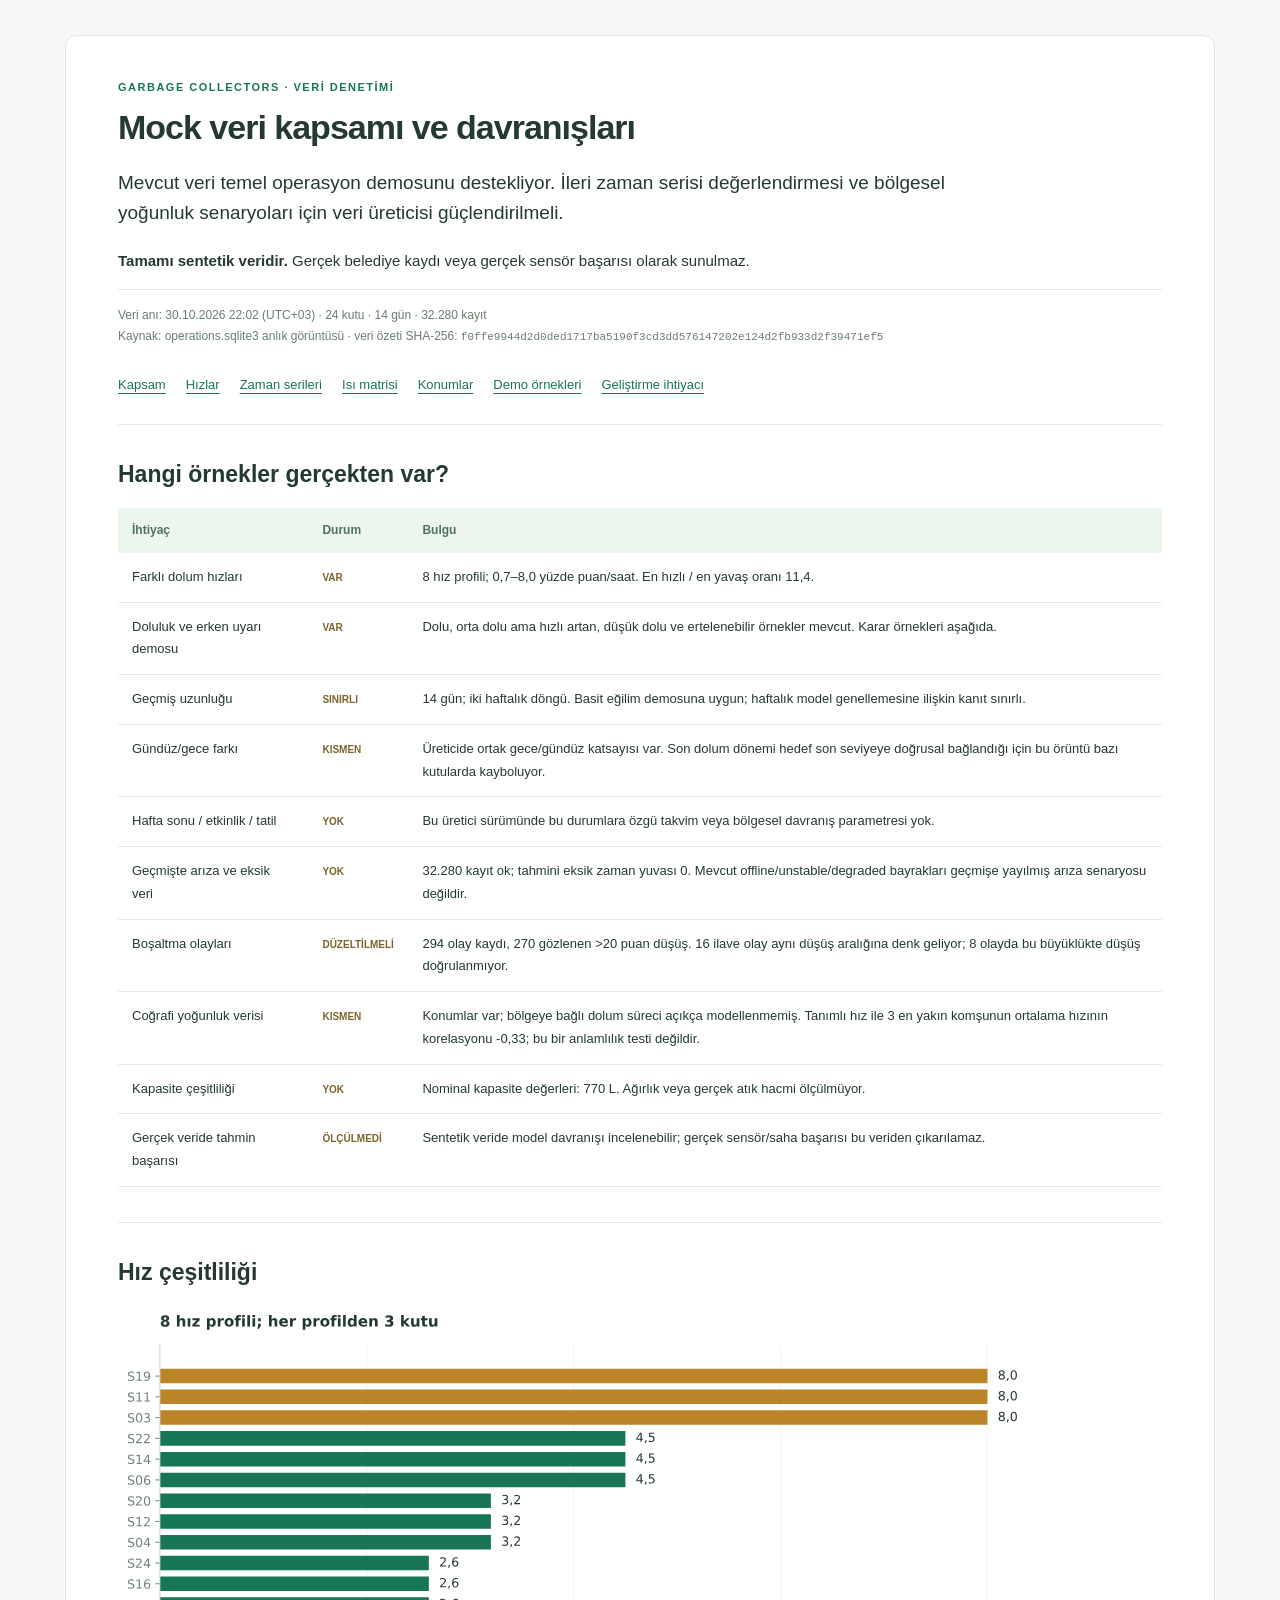
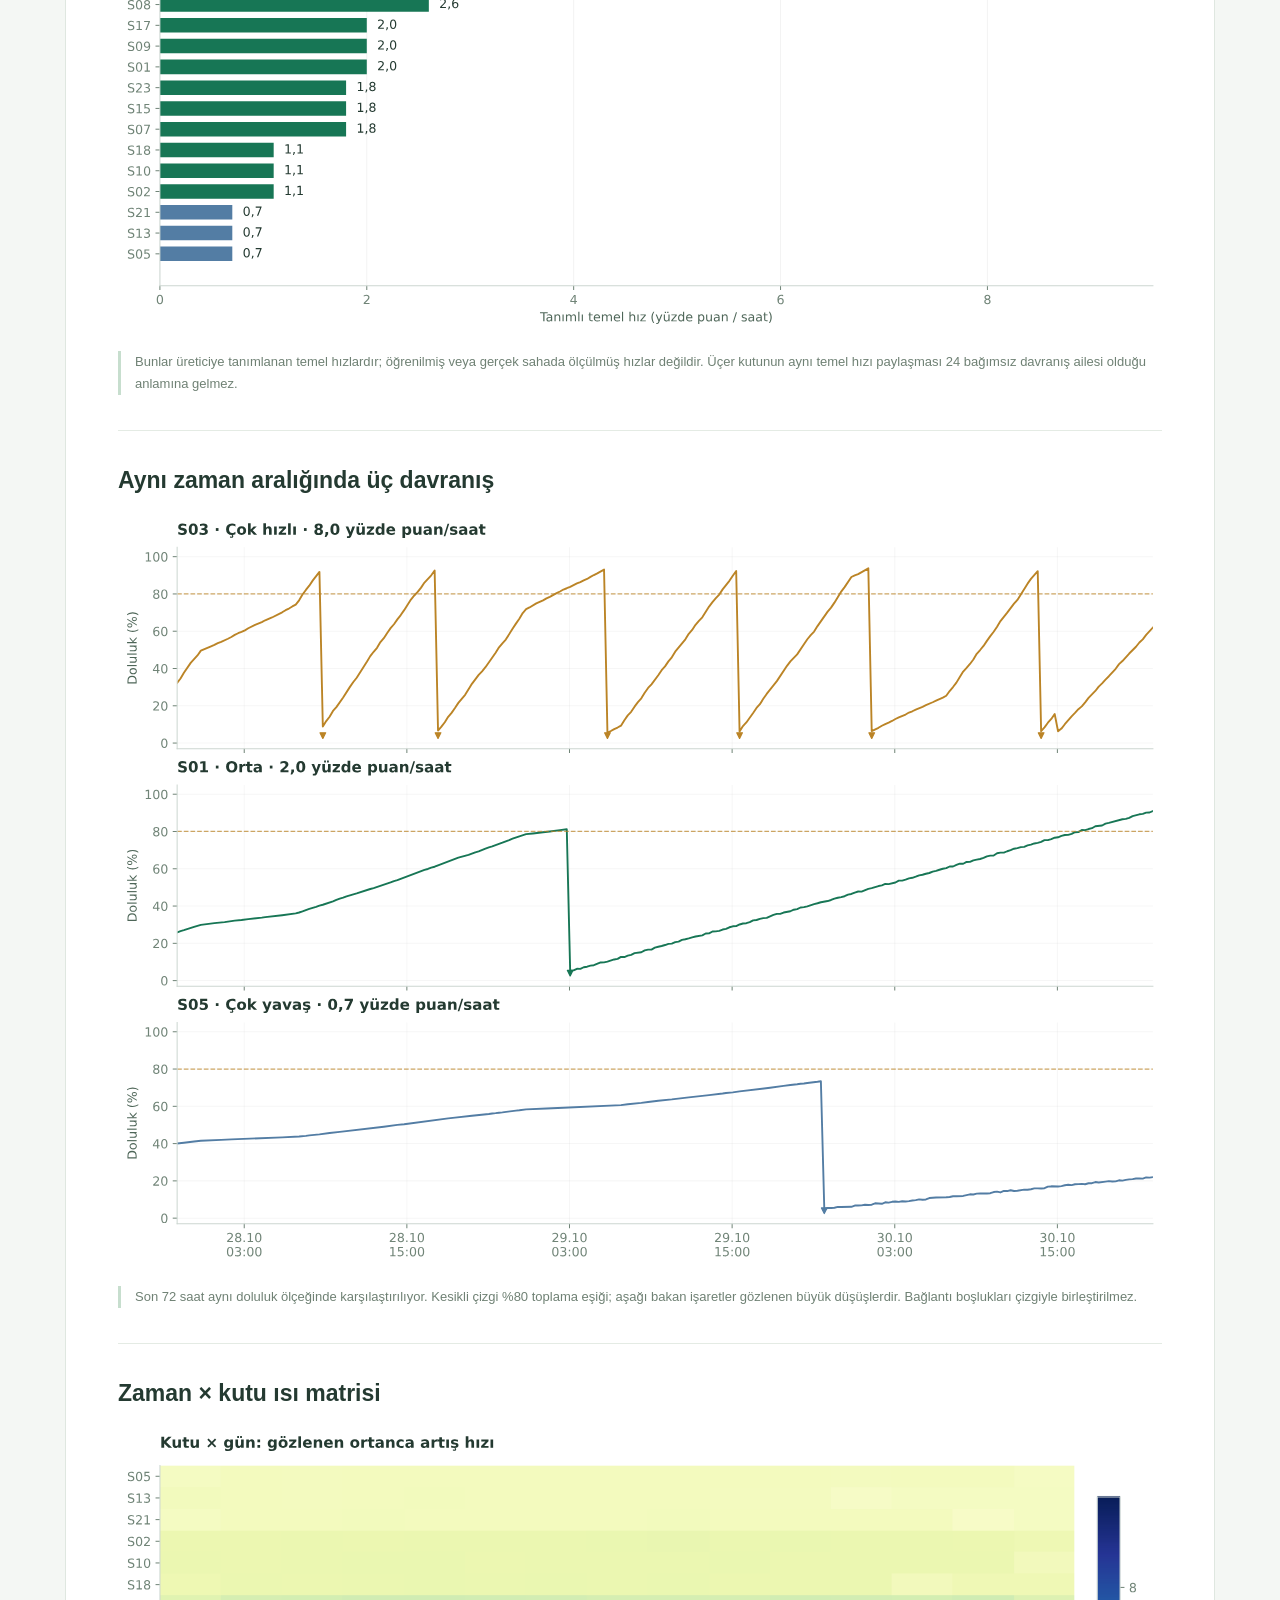
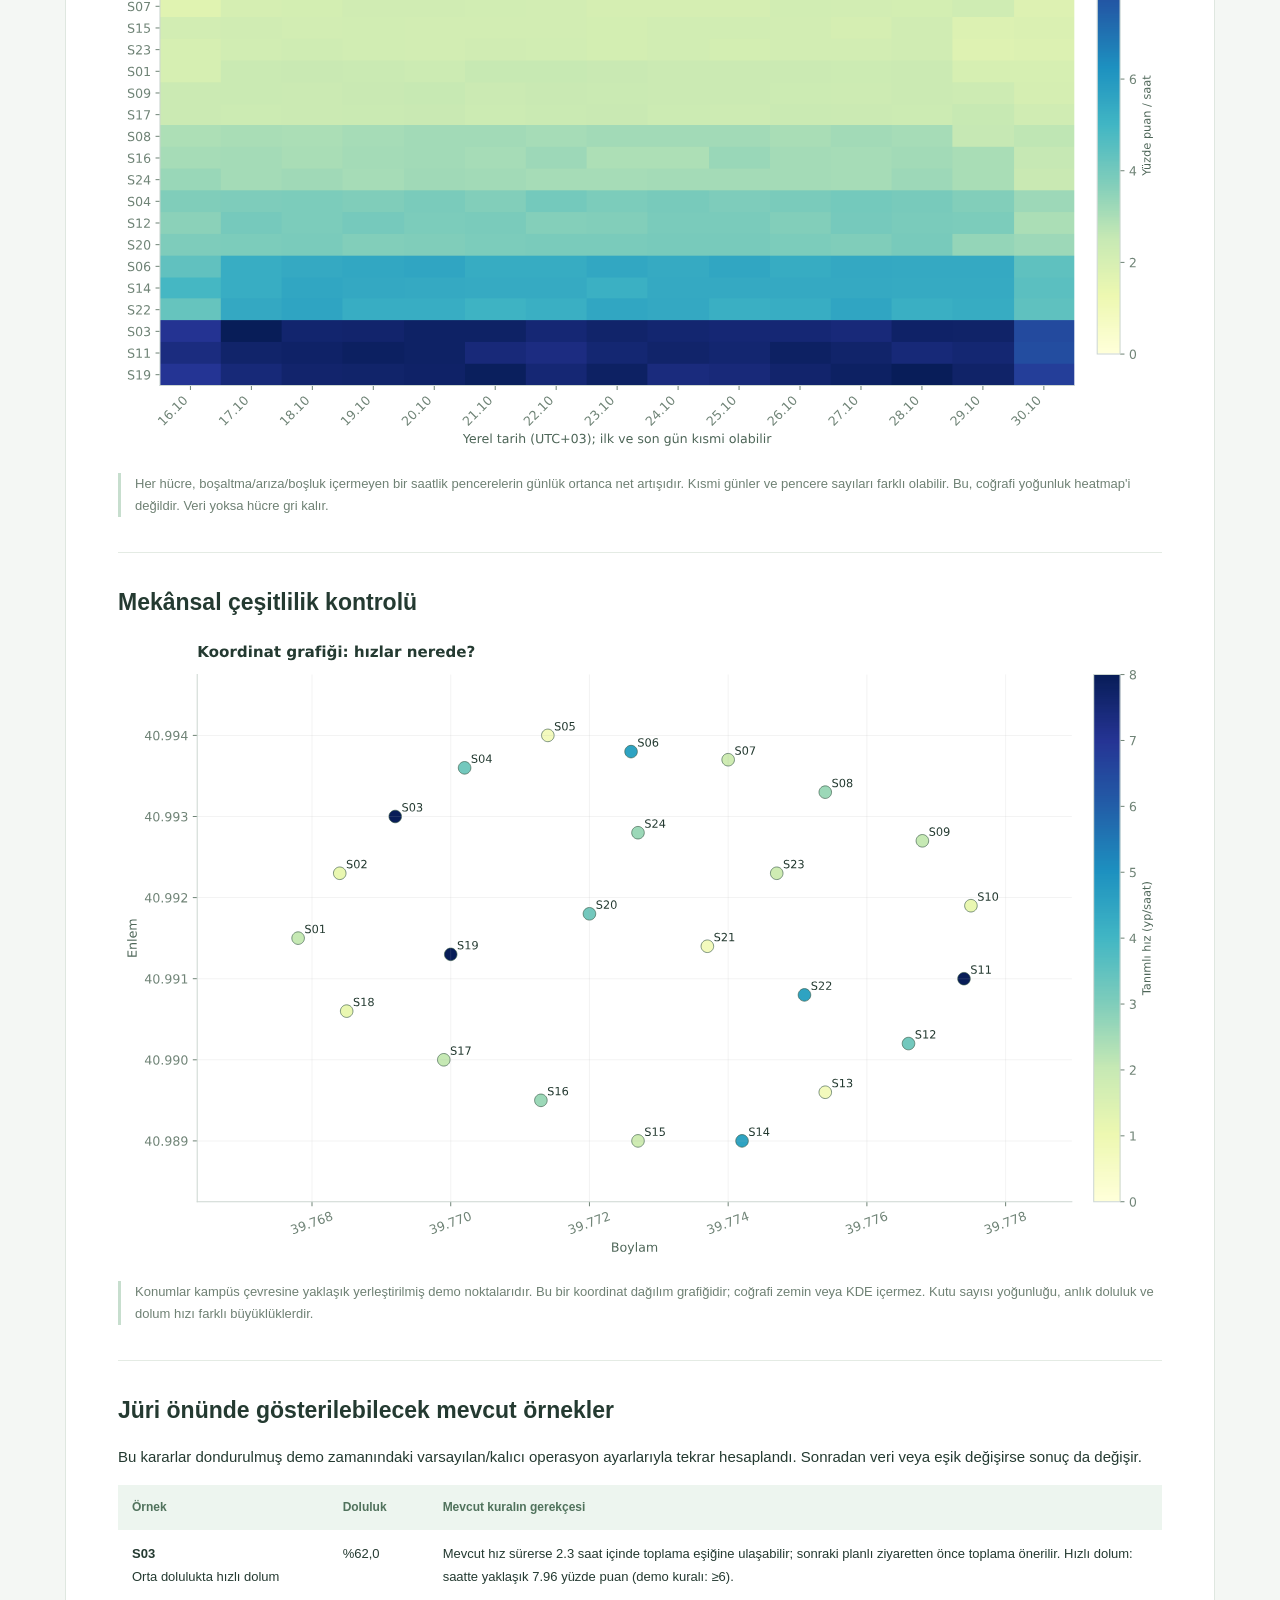
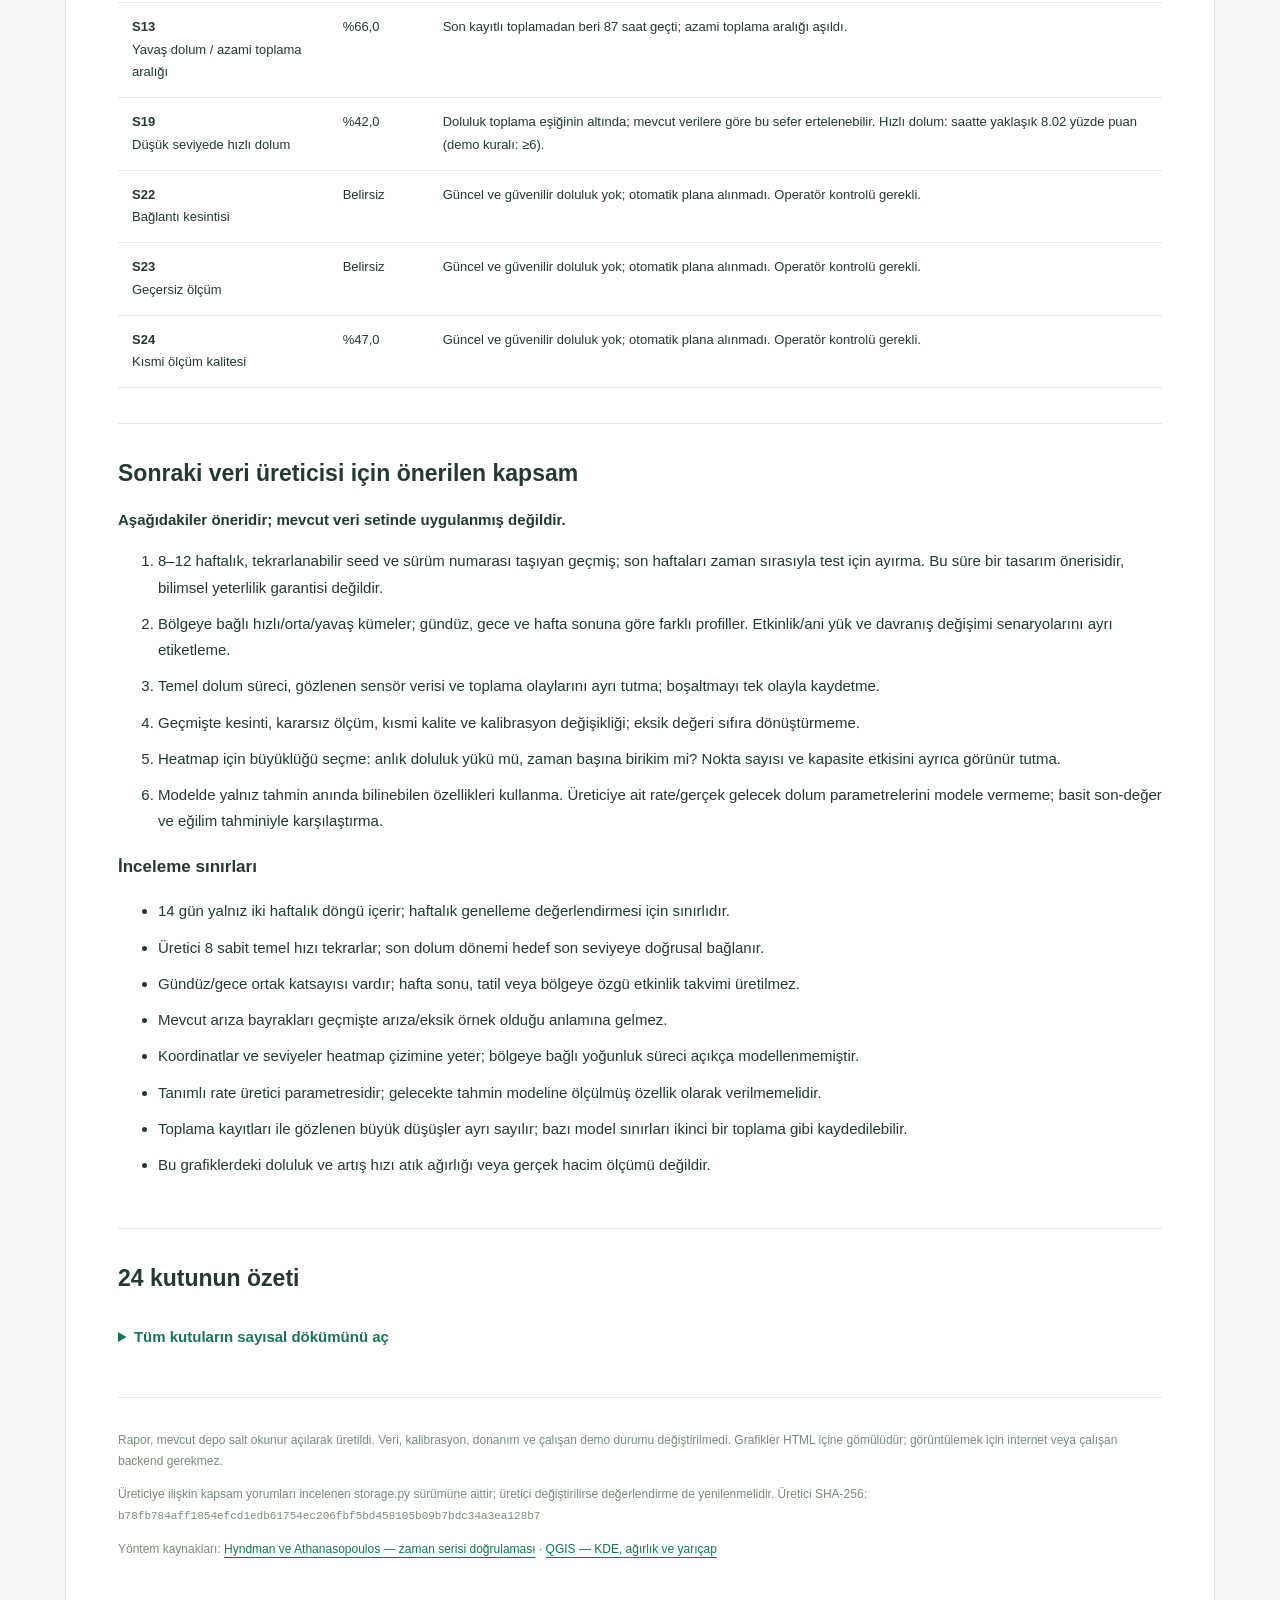
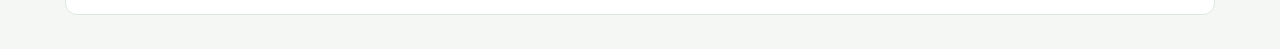
==== app/reports/mock-veri-inceleme.html @ 61ee9fe8 "feat(analytics): add read-only mock data audit and jury reports" ====
<!doctype html><html lang='tr'><head><meta charset='utf-8'><meta name='viewport' content='width=device-width,initial-scale=1'><title>Mock veri kapsamı ve davranışları</title><style>*{box-sizing:border-box}body{margin:0;background:#f4f7f4;color:#243a31;font:15px/1.75 'Segoe UI',Arial,sans-serif}main{max-width:1150px;margin:35px auto;background:white;padding:42px 52px;border:1px solid #dfe7e0;border-radius:12px}h1{font-size:34px;letter-spacing:-1px;line-height:1.2;margin:10px 0 20px}h2{font-size:23px;line-height:1.3;margin:0 0 18px}h3{font-size:17px}.eyebrow{color:#177655;letter-spacing:1.5px;font-weight:700;font-size:11px}.lead{font-size:19px;line-height:1.6;max-width:900px}.meta{font-size:12px;color:#6b7e70;border-top:1px solid #e4ebe4;padding-top:15px}code{font-size:11px;overflow-wrap:anywhere}section{padding:35px 0;border-top:1px solid #e4ebe4;scroll-margin-top:15px}nav{display:flex;flex-wrap:wrap;gap:8px 20px;margin:27px 0}a{color:#177655;text-underline-offset:4px}nav a{font-size:13px}figure{margin:0}figure svg{display:block;width:100%;height:auto}figcaption{font-size:13px;color:#6f8174;line-height:1.7;border-left:3px solid #c7dece;padding-left:14px;margin:18px 0 0}table{width:100%;border-collapse:collapse;text-align:left;font-size:13px}th{background:#edf5ef;color:#50725c;font-size:12px;padding:12px 14px}td{border-bottom:1px solid #e5ece5;padding:13px 14px;vertical-align:top}th:first-child,td:first-child{min-width:150px}.tag{font-weight:700;font-size:10px;white-space:nowrap;color:#7c642d}td:nth-child(2){min-width:100px}.table-wrap{overflow:auto}summary{color:#177655;cursor:pointer;padding:12px 0;font-weight:600}li{margin:10px 0}footer{color:#7b8b7d;font-size:12px;border-top:1px solid #e4ebe4;padding-top:20px}@media(max-width:700px){main{padding:24px 18px;margin:0;border:0;border-radius:0}h1{font-size:28px}.lead{font-size:17px}h2{font-size:21px}table{font-size:12px}td,th{padding:10px}section{padding:25px 0}}@media print{body{background:white}main{border:0;margin:0;padding:0;max-width:none}nav{display:none}figure{break-inside:avoid}h2,h3{break-after:avoid}section{padding:22px 0}details{display:none}a{color:inherit}footer{font-size:9px}@page{size:A4;margin:16mm}}</style></head><body><main><header><div class='eyebrow'>GARBAGE COLLECTORS · VERİ DENETİMİ</div><h1>Mock veri kapsamı ve davranışları</h1><p class='lead'>Mevcut veri temel operasyon demosunu destekliyor. İleri zaman serisi değerlendirmesi ve bölgesel yoğunluk senaryoları için veri üreticisi güçlendirilmeli.</p><p><b>Tamamı sentetik veridir.</b> Gerçek belediye kaydı veya gerçek sensör başarısı olarak sunulmaz.</p><div class='meta'>Veri anı: 30.10.2026 22:02 (UTC+03) · 24 kutu · 14 gün · 32.280 kayıt<br>Kaynak: operations.sqlite3 anlık görüntüsü · veri özeti SHA-256: <code>f0ffe9944d2d0ded1717ba5190f3cd3dd576147202e124d2fb933d2f39471ef5</code></div></header>
    <nav aria-label='Rapor bölümleri'><a href='#kapsam'>Kapsam</a><a href='#hizlar'>Hızlar</a><a href='#zaman'>Zaman serileri</a><a href='#matris'>Isı matrisi</a><a href='#konum'>Konumlar</a><a href='#ornekler'>Demo örnekleri</a><a href='#gelisim'>Geliştirme ihtiyacı</a></nav>
    <section id='kapsam'><h2>Hangi örnekler gerçekten var?</h2><div class='table-wrap'><table><thead><tr><th>İhtiyaç</th><th>Durum</th><th>Bulgu</th></tr></thead><tbody><tr><td>Farklı dolum hızları</td><td><span class='tag'>VAR</span></td><td>8 hız profili; 0,7–8,0 yüzde puan/saat. En hızlı / en yavaş oranı 11,4.</td></tr><tr><td>Doluluk ve erken uyarı demosu</td><td><span class='tag'>VAR</span></td><td>Dolu, orta dolu ama hızlı artan, düşük dolu ve ertelenebilir örnekler mevcut. Karar örnekleri aşağıda.</td></tr><tr><td>Geçmiş uzunluğu</td><td><span class='tag'>SINIRLI</span></td><td>14 gün; iki haftalık döngü. Basit eğilim demosuna uygun; haftalık model genellemesine ilişkin kanıt sınırlı.</td></tr><tr><td>Gündüz/gece farkı</td><td><span class='tag'>KISMEN</span></td><td>Üreticide ortak gece/gündüz katsayısı var. Son dolum dönemi hedef son seviyeye doğrusal bağlandığı için bu örüntü bazı kutularda kayboluyor.</td></tr><tr><td>Hafta sonu / etkinlik / tatil</td><td><span class='tag'>YOK</span></td><td>Bu üretici sürümünde bu durumlara özgü takvim veya bölgesel davranış parametresi yok.</td></tr><tr><td>Geçmişte arıza ve eksik veri</td><td><span class='tag'>YOK</span></td><td>32.280 kayıt ok; tahmini eksik zaman yuvası 0. Mevcut offline/unstable/degraded bayrakları geçmişe yayılmış arıza senaryosu değildir.</td></tr><tr><td>Boşaltma olayları</td><td><span class='tag'>DÜZELTİLMELİ</span></td><td>294 olay kaydı, 270 gözlenen &gt;20 puan düşüş. 16 ilave olay aynı düşüş aralığına denk geliyor; 8 olayda bu büyüklükte düşüş doğrulanmıyor.</td></tr><tr><td>Coğrafi yoğunluk verisi</td><td><span class='tag'>KISMEN</span></td><td>Konumlar var; bölgeye bağlı dolum süreci açıkça modellenmemiş. Tanımlı hız ile 3 en yakın komşunun ortalama hızının korelasyonu -0,33; bu bir anlamlılık testi değildir.</td></tr><tr><td>Kapasite çeşitliliği</td><td><span class='tag'>YOK</span></td><td>Nominal kapasite değerleri: 770 L. Ağırlık veya gerçek atık hacmi ölçülmüyor.</td></tr><tr><td>Gerçek veride tahmin başarısı</td><td><span class='tag'>ÖLÇÜLMEDİ</span></td><td>Sentetik veride model davranışı incelenebilir; gerçek sensör/saha başarısı bu veriden çıkarılamaz.</td></tr></tbody></table></div></section><section id='hizlar'><h2>Hız çeşitliliği</h2><figure aria-label='Hız çeşitliliği'><svg xmlns:xlink="http://www.w3.org/1999/xlink" width="829.19952pt" height="497.99952pt" viewBox="0 0 829.19952 497.99952" xmlns="http://www.w3.org/2000/svg" version="1.1">
 <metadata>
  <rdf:RDF xmlns:dc="http://purl.org/dc/elements/1.1/" xmlns:cc="http://creativecommons.org/ns#" xmlns:rdf="http://www.w3.org/1999/02/22-rdf-syntax-ns#">
   <cc:Work>
    <dc:type rdf:resource="http://purl.org/dc/dcmitype/StillImage"/>
    <dc:date>2026-10-30T23:36:17.778937</dc:date>
    <dc:format>image/svg+xml</dc:format>
    <dc:creator>
     <cc:Agent>
      <dc:title>Matplotlib v3.10.7, https://matplotlib.org/</dc:title>
     </cc:Agent>
    </dc:creator>
   </cc:Work>
  </rdf:RDF>
 </metadata>
 <defs>
  <style type="text/css">*{stroke-linejoin: round; stroke-linecap: butt}</style>
 </defs>
 <g id="audit-1-figure_1">
  <g id="audit-1-patch_1">
   <path d="M 0 497.99952 
L 829.19952 497.99952 
L 829.19952 0 
L 0 0 
z
" style="fill: #ffffff"/>
  </g>
  <g id="audit-1-axes_1">
   <g id="audit-1-patch_2">
    <path d="M 33.273438 460.44327 
L 821.99952 460.44327 
L 821.99952 30.318125 
L 33.273438 30.318125 
z
" style="fill: #ffffff"/>
   </g>
   <g id="audit-1-matplotlib.axis_1">
    <g id="audit-1-xtick_1">
     <g id="audit-1-line2d_1">
      <path d="M 33.273438 460.44327 
L 33.273438 30.318125 
" clip-path="url(#audit-1-paa3f9062a6)" style="fill: none; stroke: #b0b0b0; stroke-opacity: 0.15; stroke-width: 0.8; stroke-linecap: square"/>
     </g>
     <g id="audit-1-line2d_2">
      <defs>
       <path id="audit-1-m9cc9c4cea1" d="M 0 0 
L 0 3.5 
" style="stroke: #708477; stroke-width: 0.8"/>
      </defs>
      <g>
       <use xlink:href="#audit-1-m9cc9c4cea1" x="33.273438" y="460.44327" style="fill: #708477; stroke: #708477; stroke-width: 0.8"/>
      </g>
     </g>
     <g id="audit-1-text_1">
      <!-- 0 -->
      <g style="fill: #708477" transform="translate(30.092188 475.041707) scale(0.1 -0.1)">
       <defs>
        <path id="audit-1-DejaVuSans-30" d="M 2034 4250 
Q 1547 4250 1301 3770 
Q 1056 3291 1056 2328 
Q 1056 1369 1301 889 
Q 1547 409 2034 409 
Q 2525 409 2770 889 
Q 3016 1369 3016 2328 
Q 3016 3291 2770 3770 
Q 2525 4250 2034 4250 
z
M 2034 4750 
Q 2819 4750 3233 4129 
Q 3647 3509 3647 2328 
Q 3647 1150 3233 529 
Q 2819 -91 2034 -91 
Q 1250 -91 836 529 
Q 422 1150 422 2328 
Q 422 3509 836 4129 
Q 1250 4750 2034 4750 
z
" transform="scale(0.015625)"/>
       </defs>
       <use xlink:href="#audit-1-DejaVuSans-30"/>
      </g>
     </g>
    </g>
    <g id="audit-1-xtick_2">
     <g id="audit-1-line2d_3">
      <path d="M 197.591371 460.44327 
L 197.591371 30.318125 
" clip-path="url(#audit-1-paa3f9062a6)" style="fill: none; stroke: #b0b0b0; stroke-opacity: 0.15; stroke-width: 0.8; stroke-linecap: square"/>
     </g>
     <g id="audit-1-line2d_4">
      <g>
       <use xlink:href="#audit-1-m9cc9c4cea1" x="197.591371" y="460.44327" style="fill: #708477; stroke: #708477; stroke-width: 0.8"/>
      </g>
     </g>
     <g id="audit-1-text_2">
      <!-- 2 -->
      <g style="fill: #708477" transform="translate(194.410121 475.041707) scale(0.1 -0.1)">
       <defs>
        <path id="audit-1-DejaVuSans-32" d="M 1228 531 
L 3431 531 
L 3431 0 
L 469 0 
L 469 531 
Q 828 903 1448 1529 
Q 2069 2156 2228 2338 
Q 2531 2678 2651 2914 
Q 2772 3150 2772 3378 
Q 2772 3750 2511 3984 
Q 2250 4219 1831 4219 
Q 1534 4219 1204 4116 
Q 875 4013 500 3803 
L 500 4441 
Q 881 4594 1212 4672 
Q 1544 4750 1819 4750 
Q 2544 4750 2975 4387 
Q 3406 4025 3406 3419 
Q 3406 3131 3298 2873 
Q 3191 2616 2906 2266 
Q 2828 2175 2409 1742 
Q 1991 1309 1228 531 
z
" transform="scale(0.015625)"/>
       </defs>
       <use xlink:href="#audit-1-DejaVuSans-32"/>
      </g>
     </g>
    </g>
    <g id="audit-1-xtick_3">
     <g id="audit-1-line2d_5">
      <path d="M 361.909305 460.44327 
L 361.909305 30.318125 
" clip-path="url(#audit-1-paa3f9062a6)" style="fill: none; stroke: #b0b0b0; stroke-opacity: 0.15; stroke-width: 0.8; stroke-linecap: square"/>
     </g>
     <g id="audit-1-line2d_6">
      <g>
       <use xlink:href="#audit-1-m9cc9c4cea1" x="361.909305" y="460.44327" style="fill: #708477; stroke: #708477; stroke-width: 0.8"/>
      </g>
     </g>
     <g id="audit-1-text_3">
      <!-- 4 -->
      <g style="fill: #708477" transform="translate(358.728055 475.041707) scale(0.1 -0.1)">
       <defs>
        <path id="audit-1-DejaVuSans-34" d="M 2419 4116 
L 825 1625 
L 2419 1625 
L 2419 4116 
z
M 2253 4666 
L 3047 4666 
L 3047 1625 
L 3713 1625 
L 3713 1100 
L 3047 1100 
L 3047 0 
L 2419 0 
L 2419 1100 
L 313 1100 
L 313 1709 
L 2253 4666 
z
" transform="scale(0.015625)"/>
       </defs>
       <use xlink:href="#audit-1-DejaVuSans-34"/>
      </g>
     </g>
    </g>
    <g id="audit-1-xtick_4">
     <g id="audit-1-line2d_7">
      <path d="M 526.227239 460.44327 
L 526.227239 30.318125 
" clip-path="url(#audit-1-paa3f9062a6)" style="fill: none; stroke: #b0b0b0; stroke-opacity: 0.15; stroke-width: 0.8; stroke-linecap: square"/>
     </g>
     <g id="audit-1-line2d_8">
      <g>
       <use xlink:href="#audit-1-m9cc9c4cea1" x="526.227239" y="460.44327" style="fill: #708477; stroke: #708477; stroke-width: 0.8"/>
      </g>
     </g>
     <g id="audit-1-text_4">
      <!-- 6 -->
      <g style="fill: #708477" transform="translate(523.045989 475.041707) scale(0.1 -0.1)">
       <defs>
        <path id="audit-1-DejaVuSans-36" d="M 2113 2584 
Q 1688 2584 1439 2293 
Q 1191 2003 1191 1497 
Q 1191 994 1439 701 
Q 1688 409 2113 409 
Q 2538 409 2786 701 
Q 3034 994 3034 1497 
Q 3034 2003 2786 2293 
Q 2538 2584 2113 2584 
z
M 3366 4563 
L 3366 3988 
Q 3128 4100 2886 4159 
Q 2644 4219 2406 4219 
Q 1781 4219 1451 3797 
Q 1122 3375 1075 2522 
Q 1259 2794 1537 2939 
Q 1816 3084 2150 3084 
Q 2853 3084 3261 2657 
Q 3669 2231 3669 1497 
Q 3669 778 3244 343 
Q 2819 -91 2113 -91 
Q 1303 -91 875 529 
Q 447 1150 447 2328 
Q 447 3434 972 4092 
Q 1497 4750 2381 4750 
Q 2619 4750 2861 4703 
Q 3103 4656 3366 4563 
z
" transform="scale(0.015625)"/>
       </defs>
       <use xlink:href="#audit-1-DejaVuSans-36"/>
      </g>
     </g>
    </g>
    <g id="audit-1-xtick_5">
     <g id="audit-1-line2d_9">
      <path d="M 690.545173 460.44327 
L 690.545173 30.318125 
" clip-path="url(#audit-1-paa3f9062a6)" style="fill: none; stroke: #b0b0b0; stroke-opacity: 0.15; stroke-width: 0.8; stroke-linecap: square"/>
     </g>
     <g id="audit-1-line2d_10">
      <g>
       <use xlink:href="#audit-1-m9cc9c4cea1" x="690.545173" y="460.44327" style="fill: #708477; stroke: #708477; stroke-width: 0.8"/>
      </g>
     </g>
     <g id="audit-1-text_5">
      <!-- 8 -->
      <g style="fill: #708477" transform="translate(687.363923 475.041707) scale(0.1 -0.1)">
       <defs>
        <path id="audit-1-DejaVuSans-38" d="M 2034 2216 
Q 1584 2216 1326 1975 
Q 1069 1734 1069 1313 
Q 1069 891 1326 650 
Q 1584 409 2034 409 
Q 2484 409 2743 651 
Q 3003 894 3003 1313 
Q 3003 1734 2745 1975 
Q 2488 2216 2034 2216 
z
M 1403 2484 
Q 997 2584 770 2862 
Q 544 3141 544 3541 
Q 544 4100 942 4425 
Q 1341 4750 2034 4750 
Q 2731 4750 3128 4425 
Q 3525 4100 3525 3541 
Q 3525 3141 3298 2862 
Q 3072 2584 2669 2484 
Q 3125 2378 3379 2068 
Q 3634 1759 3634 1313 
Q 3634 634 3220 271 
Q 2806 -91 2034 -91 
Q 1263 -91 848 271 
Q 434 634 434 1313 
Q 434 1759 690 2068 
Q 947 2378 1403 2484 
z
M 1172 3481 
Q 1172 3119 1398 2916 
Q 1625 2713 2034 2713 
Q 2441 2713 2670 2916 
Q 2900 3119 2900 3481 
Q 2900 3844 2670 4047 
Q 2441 4250 2034 4250 
Q 1625 4250 1398 4047 
Q 1172 3844 1172 3481 
z
" transform="scale(0.015625)"/>
       </defs>
       <use xlink:href="#audit-1-DejaVuSans-38"/>
      </g>
     </g>
    </g>
    <g id="audit-1-text_6">
     <!-- Tanımlı temel hız (yüzde puan / saat) -->
     <g style="fill: #4e6658" transform="translate(335.190385 488.719832) scale(0.1 -0.1)">
      <defs>
       <path id="audit-1-DejaVuSans-54" d="M -19 4666 
L 3928 4666 
L 3928 4134 
L 2272 4134 
L 2272 0 
L 1638 0 
L 1638 4134 
L -19 4134 
L -19 4666 
z
" transform="scale(0.015625)"/>
       <path id="audit-1-DejaVuSans-61" d="M 2194 1759 
Q 1497 1759 1228 1600 
Q 959 1441 959 1056 
Q 959 750 1161 570 
Q 1363 391 1709 391 
Q 2188 391 2477 730 
Q 2766 1069 2766 1631 
L 2766 1759 
L 2194 1759 
z
M 3341 1997 
L 3341 0 
L 2766 0 
L 2766 531 
Q 2569 213 2275 61 
Q 1981 -91 1556 -91 
Q 1019 -91 701 211 
Q 384 513 384 1019 
Q 384 1609 779 1909 
Q 1175 2209 1959 2209 
L 2766 2209 
L 2766 2266 
Q 2766 2663 2505 2880 
Q 2244 3097 1772 3097 
Q 1472 3097 1187 3025 
Q 903 2953 641 2809 
L 641 3341 
Q 956 3463 1253 3523 
Q 1550 3584 1831 3584 
Q 2591 3584 2966 3190 
Q 3341 2797 3341 1997 
z
" transform="scale(0.015625)"/>
       <path id="audit-1-DejaVuSans-6e" d="M 3513 2113 
L 3513 0 
L 2938 0 
L 2938 2094 
Q 2938 2591 2744 2837 
Q 2550 3084 2163 3084 
Q 1697 3084 1428 2787 
Q 1159 2491 1159 1978 
L 1159 0 
L 581 0 
L 581 3500 
L 1159 3500 
L 1159 2956 
Q 1366 3272 1645 3428 
Q 1925 3584 2291 3584 
Q 2894 3584 3203 3211 
Q 3513 2838 3513 2113 
z
" transform="scale(0.015625)"/>
       <path id="audit-1-DejaVuSans-131" d="M 603 3500 
L 1178 3500 
L 1178 0 
L 603 0 
L 603 3500 
z
M 891 3584 
L 891 3584 
z
" transform="scale(0.015625)"/>
       <path id="audit-1-DejaVuSans-6d" d="M 3328 2828 
Q 3544 3216 3844 3400 
Q 4144 3584 4550 3584 
Q 5097 3584 5394 3201 
Q 5691 2819 5691 2113 
L 5691 0 
L 5113 0 
L 5113 2094 
Q 5113 2597 4934 2840 
Q 4756 3084 4391 3084 
Q 3944 3084 3684 2787 
Q 3425 2491 3425 1978 
L 3425 0 
L 2847 0 
L 2847 2094 
Q 2847 2600 2669 2842 
Q 2491 3084 2119 3084 
Q 1678 3084 1418 2786 
Q 1159 2488 1159 1978 
L 1159 0 
L 581 0 
L 581 3500 
L 1159 3500 
L 1159 2956 
Q 1356 3278 1631 3431 
Q 1906 3584 2284 3584 
Q 2666 3584 2933 3390 
Q 3200 3197 3328 2828 
z
" transform="scale(0.015625)"/>
       <path id="audit-1-DejaVuSans-6c" d="M 603 4863 
L 1178 4863 
L 1178 0 
L 603 0 
L 603 4863 
z
" transform="scale(0.015625)"/>
       <path id="audit-1-DejaVuSans-20" transform="scale(0.015625)"/>
       <path id="audit-1-DejaVuSans-74" d="M 1172 4494 
L 1172 3500 
L 2356 3500 
L 2356 3053 
L 1172 3053 
L 1172 1153 
Q 1172 725 1289 603 
Q 1406 481 1766 481 
L 2356 481 
L 2356 0 
L 1766 0 
Q 1100 0 847 248 
Q 594 497 594 1153 
L 594 3053 
L 172 3053 
L 172 3500 
L 594 3500 
L 594 4494 
L 1172 4494 
z
" transform="scale(0.015625)"/>
       <path id="audit-1-DejaVuSans-65" d="M 3597 1894 
L 3597 1613 
L 953 1613 
Q 991 1019 1311 708 
Q 1631 397 2203 397 
Q 2534 397 2845 478 
Q 3156 559 3463 722 
L 3463 178 
Q 3153 47 2828 -22 
Q 2503 -91 2169 -91 
Q 1331 -91 842 396 
Q 353 884 353 1716 
Q 353 2575 817 3079 
Q 1281 3584 2069 3584 
Q 2775 3584 3186 3129 
Q 3597 2675 3597 1894 
z
M 3022 2063 
Q 3016 2534 2758 2815 
Q 2500 3097 2075 3097 
Q 1594 3097 1305 2825 
Q 1016 2553 972 2059 
L 3022 2063 
z
" transform="scale(0.015625)"/>
       <path id="audit-1-DejaVuSans-68" d="M 3513 2113 
L 3513 0 
L 2938 0 
L 2938 2094 
Q 2938 2591 2744 2837 
Q 2550 3084 2163 3084 
Q 1697 3084 1428 2787 
Q 1159 2491 1159 1978 
L 1159 0 
L 581 0 
L 581 4863 
L 1159 4863 
L 1159 2956 
Q 1366 3272 1645 3428 
Q 1925 3584 2291 3584 
Q 2894 3584 3203 3211 
Q 3513 2838 3513 2113 
z
" transform="scale(0.015625)"/>
       <path id="audit-1-DejaVuSans-7a" d="M 353 3500 
L 3084 3500 
L 3084 2975 
L 922 459 
L 3084 459 
L 3084 0 
L 275 0 
L 275 525 
L 2438 3041 
L 353 3041 
L 353 3500 
z
" transform="scale(0.015625)"/>
       <path id="audit-1-DejaVuSans-28" d="M 1984 4856 
Q 1566 4138 1362 3434 
Q 1159 2731 1159 2009 
Q 1159 1288 1364 580 
Q 1569 -128 1984 -844 
L 1484 -844 
Q 1016 -109 783 600 
Q 550 1309 550 2009 
Q 550 2706 781 3412 
Q 1013 4119 1484 4856 
L 1984 4856 
z
" transform="scale(0.015625)"/>
       <path id="audit-1-DejaVuSans-79" d="M 2059 -325 
Q 1816 -950 1584 -1140 
Q 1353 -1331 966 -1331 
L 506 -1331 
L 506 -850 
L 844 -850 
Q 1081 -850 1212 -737 
Q 1344 -625 1503 -206 
L 1606 56 
L 191 3500 
L 800 3500 
L 1894 763 
L 2988 3500 
L 3597 3500 
L 2059 -325 
z
" transform="scale(0.015625)"/>
       <path id="audit-1-DejaVuSans-fc" d="M 544 1381 
L 544 3500 
L 1119 3500 
L 1119 1403 
Q 1119 906 1312 657 
Q 1506 409 1894 409 
Q 2359 409 2629 706 
Q 2900 1003 2900 1516 
L 2900 3500 
L 3475 3500 
L 3475 0 
L 2900 0 
L 2900 538 
Q 2691 219 2414 64 
Q 2138 -91 1772 -91 
Q 1169 -91 856 284 
Q 544 659 544 1381 
z
M 1991 3584 
L 1991 3584 
z
M 2278 4850 
L 2912 4850 
L 2912 4219 
L 2278 4219 
L 2278 4850 
z
M 1056 4850 
L 1690 4850 
L 1690 4219 
L 1056 4219 
L 1056 4850 
z
" transform="scale(0.015625)"/>
       <path id="audit-1-DejaVuSans-64" d="M 2906 2969 
L 2906 4863 
L 3481 4863 
L 3481 0 
L 2906 0 
L 2906 525 
Q 2725 213 2448 61 
Q 2172 -91 1784 -91 
Q 1150 -91 751 415 
Q 353 922 353 1747 
Q 353 2572 751 3078 
Q 1150 3584 1784 3584 
Q 2172 3584 2448 3432 
Q 2725 3281 2906 2969 
z
M 947 1747 
Q 947 1113 1208 752 
Q 1469 391 1925 391 
Q 2381 391 2643 752 
Q 2906 1113 2906 1747 
Q 2906 2381 2643 2742 
Q 2381 3103 1925 3103 
Q 1469 3103 1208 2742 
Q 947 2381 947 1747 
z
" transform="scale(0.015625)"/>
       <path id="audit-1-DejaVuSans-70" d="M 1159 525 
L 1159 -1331 
L 581 -1331 
L 581 3500 
L 1159 3500 
L 1159 2969 
Q 1341 3281 1617 3432 
Q 1894 3584 2278 3584 
Q 2916 3584 3314 3078 
Q 3713 2572 3713 1747 
Q 3713 922 3314 415 
Q 2916 -91 2278 -91 
Q 1894 -91 1617 61 
Q 1341 213 1159 525 
z
M 3116 1747 
Q 3116 2381 2855 2742 
Q 2594 3103 2138 3103 
Q 1681 3103 1420 2742 
Q 1159 2381 1159 1747 
Q 1159 1113 1420 752 
Q 1681 391 2138 391 
Q 2594 391 2855 752 
Q 3116 1113 3116 1747 
z
" transform="scale(0.015625)"/>
       <path id="audit-1-DejaVuSans-75" d="M 544 1381 
L 544 3500 
L 1119 3500 
L 1119 1403 
Q 1119 906 1312 657 
Q 1506 409 1894 409 
Q 2359 409 2629 706 
Q 2900 1003 2900 1516 
L 2900 3500 
L 3475 3500 
L 3475 0 
L 2900 0 
L 2900 538 
Q 2691 219 2414 64 
Q 2138 -91 1772 -91 
Q 1169 -91 856 284 
Q 544 659 544 1381 
z
M 1991 3584 
L 1991 3584 
z
" transform="scale(0.015625)"/>
       <path id="audit-1-DejaVuSans-2f" d="M 1625 4666 
L 2156 4666 
L 531 -594 
L 0 -594 
L 1625 4666 
z
" transform="scale(0.015625)"/>
       <path id="audit-1-DejaVuSans-73" d="M 2834 3397 
L 2834 2853 
Q 2591 2978 2328 3040 
Q 2066 3103 1784 3103 
Q 1356 3103 1142 2972 
Q 928 2841 928 2578 
Q 928 2378 1081 2264 
Q 1234 2150 1697 2047 
L 1894 2003 
Q 2506 1872 2764 1633 
Q 3022 1394 3022 966 
Q 3022 478 2636 193 
Q 2250 -91 1575 -91 
Q 1294 -91 989 -36 
Q 684 19 347 128 
L 347 722 
Q 666 556 975 473 
Q 1284 391 1588 391 
Q 1994 391 2212 530 
Q 2431 669 2431 922 
Q 2431 1156 2273 1281 
Q 2116 1406 1581 1522 
L 1381 1569 
Q 847 1681 609 1914 
Q 372 2147 372 2553 
Q 372 3047 722 3315 
Q 1072 3584 1716 3584 
Q 2034 3584 2315 3537 
Q 2597 3491 2834 3397 
z
" transform="scale(0.015625)"/>
       <path id="audit-1-DejaVuSans-29" d="M 513 4856 
L 1013 4856 
Q 1481 4119 1714 3412 
Q 1947 2706 1947 2009 
Q 1947 1309 1714 600 
Q 1481 -109 1013 -844 
L 513 -844 
Q 928 -128 1133 580 
Q 1338 1288 1338 2009 
Q 1338 2731 1133 3434 
Q 928 4138 513 4856 
z
" transform="scale(0.015625)"/>
      </defs>
      <use xlink:href="#audit-1-DejaVuSans-54"/>
      <use xlink:href="#audit-1-DejaVuSans-61" transform="translate(44.583984 0)"/>
      <use xlink:href="#audit-1-DejaVuSans-6e" transform="translate(105.863281 0)"/>
      <use xlink:href="#audit-1-DejaVuSans-131" transform="translate(169.242188 0)"/>
      <use xlink:href="#audit-1-DejaVuSans-6d" transform="translate(197.025391 0)"/>
      <use xlink:href="#audit-1-DejaVuSans-6c" transform="translate(294.4375 0)"/>
      <use xlink:href="#audit-1-DejaVuSans-131" transform="translate(322.220703 0)"/>
      <use xlink:href="#audit-1-DejaVuSans-20" transform="translate(350.003906 0)"/>
      <use xlink:href="#audit-1-DejaVuSans-74" transform="translate(381.791016 0)"/>
      <use xlink:href="#audit-1-DejaVuSans-65" transform="translate(421 0)"/>
      <use xlink:href="#audit-1-DejaVuSans-6d" transform="translate(482.523438 0)"/>
      <use xlink:href="#audit-1-DejaVuSans-65" transform="translate(579.935547 0)"/>
      <use xlink:href="#audit-1-DejaVuSans-6c" transform="translate(641.458984 0)"/>
      <use xlink:href="#audit-1-DejaVuSans-20" transform="translate(669.242188 0)"/>
      <use xlink:href="#audit-1-DejaVuSans-68" transform="translate(701.029297 0)"/>
      <use xlink:href="#audit-1-DejaVuSans-131" transform="translate(764.408203 0)"/>
      <use xlink:href="#audit-1-DejaVuSans-7a" transform="translate(792.191406 0)"/>
      <use xlink:href="#audit-1-DejaVuSans-20" transform="translate(844.681641 0)"/>
      <use xlink:href="#audit-1-DejaVuSans-28" transform="translate(876.46875 0)"/>
      <use xlink:href="#audit-1-DejaVuSans-79" transform="translate(915.482422 0)"/>
      <use xlink:href="#audit-1-DejaVuSans-fc" transform="translate(974.662109 0)"/>
      <use xlink:href="#audit-1-DejaVuSans-7a" transform="translate(1038.041016 0)"/>
      <use xlink:href="#audit-1-DejaVuSans-64" transform="translate(1090.53125 0)"/>
      <use xlink:href="#audit-1-DejaVuSans-65" transform="translate(1154.007812 0)"/>
      <use xlink:href="#audit-1-DejaVuSans-20" transform="translate(1215.53125 0)"/>
      <use xlink:href="#audit-1-DejaVuSans-70" transform="translate(1247.318359 0)"/>
      <use xlink:href="#audit-1-DejaVuSans-75" transform="translate(1310.794922 0)"/>
      <use xlink:href="#audit-1-DejaVuSans-61" transform="translate(1374.173828 0)"/>
      <use xlink:href="#audit-1-DejaVuSans-6e" transform="translate(1435.453125 0)"/>
      <use xlink:href="#audit-1-DejaVuSans-20" transform="translate(1498.832031 0)"/>
      <use xlink:href="#audit-1-DejaVuSans-2f" transform="translate(1530.619141 0)"/>
      <use xlink:href="#audit-1-DejaVuSans-20" transform="translate(1564.310547 0)"/>
      <use xlink:href="#audit-1-DejaVuSans-73" transform="translate(1596.097656 0)"/>
      <use xlink:href="#audit-1-DejaVuSans-61" transform="translate(1648.197266 0)"/>
      <use xlink:href="#audit-1-DejaVuSans-61" transform="translate(1709.476562 0)"/>
      <use xlink:href="#audit-1-DejaVuSans-74" transform="translate(1770.755859 0)"/>
      <use xlink:href="#audit-1-DejaVuSans-29" transform="translate(1809.964844 0)"/>
     </g>
    </g>
   </g>
   <g id="audit-1-matplotlib.axis_2">
    <g id="audit-1-ytick_1">
     <g id="audit-1-line2d_11">
      <defs>
       <path id="audit-1-mb9218c54e5" d="M 0 0 
L -3.5 0 
" style="stroke: #708477; stroke-width: 0.8"/>
      </defs>
      <g>
       <use xlink:href="#audit-1-mb9218c54e5" x="33.273438" y="435.117528" style="fill: #708477; stroke: #708477; stroke-width: 0.8"/>
      </g>
     </g>
     <g id="audit-1-text_7">
      <!-- S05 -->
      <g style="fill: #708477" transform="translate(7.2 438.916747) scale(0.1 -0.1)">
       <defs>
        <path id="audit-1-DejaVuSans-53" d="M 3425 4513 
L 3425 3897 
Q 3066 4069 2747 4153 
Q 2428 4238 2131 4238 
Q 1616 4238 1336 4038 
Q 1056 3838 1056 3469 
Q 1056 3159 1242 3001 
Q 1428 2844 1947 2747 
L 2328 2669 
Q 3034 2534 3370 2195 
Q 3706 1856 3706 1288 
Q 3706 609 3251 259 
Q 2797 -91 1919 -91 
Q 1588 -91 1214 -16 
Q 841 59 441 206 
L 441 856 
Q 825 641 1194 531 
Q 1563 422 1919 422 
Q 2459 422 2753 634 
Q 3047 847 3047 1241 
Q 3047 1584 2836 1778 
Q 2625 1972 2144 2069 
L 1759 2144 
Q 1053 2284 737 2584 
Q 422 2884 422 3419 
Q 422 4038 858 4394 
Q 1294 4750 2059 4750 
Q 2388 4750 2728 4690 
Q 3069 4631 3425 4513 
z
" transform="scale(0.015625)"/>
        <path id="audit-1-DejaVuSans-35" d="M 691 4666 
L 3169 4666 
L 3169 4134 
L 1269 4134 
L 1269 2991 
Q 1406 3038 1543 3061 
Q 1681 3084 1819 3084 
Q 2600 3084 3056 2656 
Q 3513 2228 3513 1497 
Q 3513 744 3044 326 
Q 2575 -91 1722 -91 
Q 1428 -91 1123 -41 
Q 819 9 494 109 
L 494 744 
Q 775 591 1075 516 
Q 1375 441 1709 441 
Q 2250 441 2565 725 
Q 2881 1009 2881 1497 
Q 2881 1984 2565 2268 
Q 2250 2553 1709 2553 
Q 1456 2553 1204 2497 
Q 953 2441 691 2322 
L 691 4666 
z
" transform="scale(0.015625)"/>
       </defs>
       <use xlink:href="#audit-1-DejaVuSans-53"/>
       <use xlink:href="#audit-1-DejaVuSans-30" transform="translate(63.476562 0)"/>
       <use xlink:href="#audit-1-DejaVuSans-35" transform="translate(127.099609 0)"/>
      </g>
     </g>
    </g>
    <g id="audit-1-ytick_2">
     <g id="audit-1-line2d_12">
      <g>
       <use xlink:href="#audit-1-mb9218c54e5" x="33.273438" y="418.618673" style="fill: #708477; stroke: #708477; stroke-width: 0.8"/>
      </g>
     </g>
     <g id="audit-1-text_8">
      <!-- S13 -->
      <g style="fill: #708477" transform="translate(7.2 422.417892) scale(0.1 -0.1)">
       <defs>
        <path id="audit-1-DejaVuSans-31" d="M 794 531 
L 1825 531 
L 1825 4091 
L 703 3866 
L 703 4441 
L 1819 4666 
L 2450 4666 
L 2450 531 
L 3481 531 
L 3481 0 
L 794 0 
L 794 531 
z
" transform="scale(0.015625)"/>
        <path id="audit-1-DejaVuSans-33" d="M 2597 2516 
Q 3050 2419 3304 2112 
Q 3559 1806 3559 1356 
Q 3559 666 3084 287 
Q 2609 -91 1734 -91 
Q 1441 -91 1130 -33 
Q 819 25 488 141 
L 488 750 
Q 750 597 1062 519 
Q 1375 441 1716 441 
Q 2309 441 2620 675 
Q 2931 909 2931 1356 
Q 2931 1769 2642 2001 
Q 2353 2234 1838 2234 
L 1294 2234 
L 1294 2753 
L 1863 2753 
Q 2328 2753 2575 2939 
Q 2822 3125 2822 3475 
Q 2822 3834 2567 4026 
Q 2313 4219 1838 4219 
Q 1578 4219 1281 4162 
Q 984 4106 628 3988 
L 628 4550 
Q 988 4650 1302 4700 
Q 1616 4750 1894 4750 
Q 2613 4750 3031 4423 
Q 3450 4097 3450 3541 
Q 3450 3153 3228 2886 
Q 3006 2619 2597 2516 
z
" transform="scale(0.015625)"/>
       </defs>
       <use xlink:href="#audit-1-DejaVuSans-53"/>
       <use xlink:href="#audit-1-DejaVuSans-31" transform="translate(63.476562 0)"/>
       <use xlink:href="#audit-1-DejaVuSans-33" transform="translate(127.099609 0)"/>
      </g>
     </g>
    </g>
    <g id="audit-1-ytick_3">
     <g id="audit-1-line2d_13">
      <g>
       <use xlink:href="#audit-1-mb9218c54e5" x="33.273438" y="402.119818" style="fill: #708477; stroke: #708477; stroke-width: 0.8"/>
      </g>
     </g>
     <g id="audit-1-text_9">
      <!-- S21 -->
      <g style="fill: #708477" transform="translate(7.2 405.919037) scale(0.1 -0.1)">
       <use xlink:href="#audit-1-DejaVuSans-53"/>
       <use xlink:href="#audit-1-DejaVuSans-32" transform="translate(63.476562 0)"/>
       <use xlink:href="#audit-1-DejaVuSans-31" transform="translate(127.099609 0)"/>
      </g>
     </g>
    </g>
    <g id="audit-1-ytick_4">
     <g id="audit-1-line2d_14">
      <g>
       <use xlink:href="#audit-1-mb9218c54e5" x="33.273438" y="385.620963" style="fill: #708477; stroke: #708477; stroke-width: 0.8"/>
      </g>
     </g>
     <g id="audit-1-text_10">
      <!-- S02 -->
      <g style="fill: #708477" transform="translate(7.2 389.420182) scale(0.1 -0.1)">
       <use xlink:href="#audit-1-DejaVuSans-53"/>
       <use xlink:href="#audit-1-DejaVuSans-30" transform="translate(63.476562 0)"/>
       <use xlink:href="#audit-1-DejaVuSans-32" transform="translate(127.099609 0)"/>
      </g>
     </g>
    </g>
    <g id="audit-1-ytick_5">
     <g id="audit-1-line2d_15">
      <g>
       <use xlink:href="#audit-1-mb9218c54e5" x="33.273438" y="369.122109" style="fill: #708477; stroke: #708477; stroke-width: 0.8"/>
      </g>
     </g>
     <g id="audit-1-text_11">
      <!-- S10 -->
      <g style="fill: #708477" transform="translate(7.2 372.921327) scale(0.1 -0.1)">
       <use xlink:href="#audit-1-DejaVuSans-53"/>
       <use xlink:href="#audit-1-DejaVuSans-31" transform="translate(63.476562 0)"/>
       <use xlink:href="#audit-1-DejaVuSans-30" transform="translate(127.099609 0)"/>
      </g>
     </g>
    </g>
    <g id="audit-1-ytick_6">
     <g id="audit-1-line2d_16">
      <g>
       <use xlink:href="#audit-1-mb9218c54e5" x="33.273438" y="352.623254" style="fill: #708477; stroke: #708477; stroke-width: 0.8"/>
      </g>
     </g>
     <g id="audit-1-text_12">
      <!-- S18 -->
      <g style="fill: #708477" transform="translate(7.2 356.422473) scale(0.1 -0.1)">
       <use xlink:href="#audit-1-DejaVuSans-53"/>
       <use xlink:href="#audit-1-DejaVuSans-31" transform="translate(63.476562 0)"/>
       <use xlink:href="#audit-1-DejaVuSans-38" transform="translate(127.099609 0)"/>
      </g>
     </g>
    </g>
    <g id="audit-1-ytick_7">
     <g id="audit-1-line2d_17">
      <g>
       <use xlink:href="#audit-1-mb9218c54e5" x="33.273438" y="336.124399" style="fill: #708477; stroke: #708477; stroke-width: 0.8"/>
      </g>
     </g>
     <g id="audit-1-text_13">
      <!-- S07 -->
      <g style="fill: #708477" transform="translate(7.2 339.923618) scale(0.1 -0.1)">
       <defs>
        <path id="audit-1-DejaVuSans-37" d="M 525 4666 
L 3525 4666 
L 3525 4397 
L 1831 0 
L 1172 0 
L 2766 4134 
L 525 4134 
L 525 4666 
z
" transform="scale(0.015625)"/>
       </defs>
       <use xlink:href="#audit-1-DejaVuSans-53"/>
       <use xlink:href="#audit-1-DejaVuSans-30" transform="translate(63.476562 0)"/>
       <use xlink:href="#audit-1-DejaVuSans-37" transform="translate(127.099609 0)"/>
      </g>
     </g>
    </g>
    <g id="audit-1-ytick_8">
     <g id="audit-1-line2d_18">
      <g>
       <use xlink:href="#audit-1-mb9218c54e5" x="33.273438" y="319.625544" style="fill: #708477; stroke: #708477; stroke-width: 0.8"/>
      </g>
     </g>
     <g id="audit-1-text_14">
      <!-- S15 -->
      <g style="fill: #708477" transform="translate(7.2 323.424763) scale(0.1 -0.1)">
       <use xlink:href="#audit-1-DejaVuSans-53"/>
       <use xlink:href="#audit-1-DejaVuSans-31" transform="translate(63.476562 0)"/>
       <use xlink:href="#audit-1-DejaVuSans-35" transform="translate(127.099609 0)"/>
      </g>
     </g>
    </g>
    <g id="audit-1-ytick_9">
     <g id="audit-1-line2d_19">
      <g>
       <use xlink:href="#audit-1-mb9218c54e5" x="33.273438" y="303.126689" style="fill: #708477; stroke: #708477; stroke-width: 0.8"/>
      </g>
     </g>
     <g id="audit-1-text_15">
      <!-- S23 -->
      <g style="fill: #708477" transform="translate(7.2 306.925908) scale(0.1 -0.1)">
       <use xlink:href="#audit-1-DejaVuSans-53"/>
       <use xlink:href="#audit-1-DejaVuSans-32" transform="translate(63.476562 0)"/>
       <use xlink:href="#audit-1-DejaVuSans-33" transform="translate(127.099609 0)"/>
      </g>
     </g>
    </g>
    <g id="audit-1-ytick_10">
     <g id="audit-1-line2d_20">
      <g>
       <use xlink:href="#audit-1-mb9218c54e5" x="33.273438" y="286.627835" style="fill: #708477; stroke: #708477; stroke-width: 0.8"/>
      </g>
     </g>
     <g id="audit-1-text_16">
      <!-- S01 -->
      <g style="fill: #708477" transform="translate(7.2 290.427053) scale(0.1 -0.1)">
       <use xlink:href="#audit-1-DejaVuSans-53"/>
       <use xlink:href="#audit-1-DejaVuSans-30" transform="translate(63.476562 0)"/>
       <use xlink:href="#audit-1-DejaVuSans-31" transform="translate(127.099609 0)"/>
      </g>
     </g>
    </g>
    <g id="audit-1-ytick_11">
     <g id="audit-1-line2d_21">
      <g>
       <use xlink:href="#audit-1-mb9218c54e5" x="33.273438" y="270.12898" style="fill: #708477; stroke: #708477; stroke-width: 0.8"/>
      </g>
     </g>
     <g id="audit-1-text_17">
      <!-- S09 -->
      <g style="fill: #708477" transform="translate(7.2 273.928198) scale(0.1 -0.1)">
       <defs>
        <path id="audit-1-DejaVuSans-39" d="M 703 97 
L 703 672 
Q 941 559 1184 500 
Q 1428 441 1663 441 
Q 2288 441 2617 861 
Q 2947 1281 2994 2138 
Q 2813 1869 2534 1725 
Q 2256 1581 1919 1581 
Q 1219 1581 811 2004 
Q 403 2428 403 3163 
Q 403 3881 828 4315 
Q 1253 4750 1959 4750 
Q 2769 4750 3195 4129 
Q 3622 3509 3622 2328 
Q 3622 1225 3098 567 
Q 2575 -91 1691 -91 
Q 1453 -91 1209 -44 
Q 966 3 703 97 
z
M 1959 2075 
Q 2384 2075 2632 2365 
Q 2881 2656 2881 3163 
Q 2881 3666 2632 3958 
Q 2384 4250 1959 4250 
Q 1534 4250 1286 3958 
Q 1038 3666 1038 3163 
Q 1038 2656 1286 2365 
Q 1534 2075 1959 2075 
z
" transform="scale(0.015625)"/>
       </defs>
       <use xlink:href="#audit-1-DejaVuSans-53"/>
       <use xlink:href="#audit-1-DejaVuSans-30" transform="translate(63.476562 0)"/>
       <use xlink:href="#audit-1-DejaVuSans-39" transform="translate(127.099609 0)"/>
      </g>
     </g>
    </g>
    <g id="audit-1-ytick_12">
     <g id="audit-1-line2d_22">
      <g>
       <use xlink:href="#audit-1-mb9218c54e5" x="33.273438" y="253.630125" style="fill: #708477; stroke: #708477; stroke-width: 0.8"/>
      </g>
     </g>
     <g id="audit-1-text_18">
      <!-- S17 -->
      <g style="fill: #708477" transform="translate(7.2 257.429344) scale(0.1 -0.1)">
       <use xlink:href="#audit-1-DejaVuSans-53"/>
       <use xlink:href="#audit-1-DejaVuSans-31" transform="translate(63.476562 0)"/>
       <use xlink:href="#audit-1-DejaVuSans-37" transform="translate(127.099609 0)"/>
      </g>
     </g>
    </g>
    <g id="audit-1-ytick_13">
     <g id="audit-1-line2d_23">
      <g>
       <use xlink:href="#audit-1-mb9218c54e5" x="33.273438" y="237.13127" style="fill: #708477; stroke: #708477; stroke-width: 0.8"/>
      </g>
     </g>
     <g id="audit-1-text_19">
      <!-- S08 -->
      <g style="fill: #708477" transform="translate(7.2 240.930489) scale(0.1 -0.1)">
       <use xlink:href="#audit-1-DejaVuSans-53"/>
       <use xlink:href="#audit-1-DejaVuSans-30" transform="translate(63.476562 0)"/>
       <use xlink:href="#audit-1-DejaVuSans-38" transform="translate(127.099609 0)"/>
      </g>
     </g>
    </g>
    <g id="audit-1-ytick_14">
     <g id="audit-1-line2d_24">
      <g>
       <use xlink:href="#audit-1-mb9218c54e5" x="33.273438" y="220.632415" style="fill: #708477; stroke: #708477; stroke-width: 0.8"/>
      </g>
     </g>
     <g id="audit-1-text_20">
      <!-- S16 -->
      <g style="fill: #708477" transform="translate(7.2 224.431634) scale(0.1 -0.1)">
       <use xlink:href="#audit-1-DejaVuSans-53"/>
       <use xlink:href="#audit-1-DejaVuSans-31" transform="translate(63.476562 0)"/>
       <use xlink:href="#audit-1-DejaVuSans-36" transform="translate(127.099609 0)"/>
      </g>
     </g>
    </g>
    <g id="audit-1-ytick_15">
     <g id="audit-1-line2d_25">
      <g>
       <use xlink:href="#audit-1-mb9218c54e5" x="33.273438" y="204.13356" style="fill: #708477; stroke: #708477; stroke-width: 0.8"/>
      </g>
     </g>
     <g id="audit-1-text_21">
      <!-- S24 -->
      <g style="fill: #708477" transform="translate(7.2 207.932779) scale(0.1 -0.1)">
       <use xlink:href="#audit-1-DejaVuSans-53"/>
       <use xlink:href="#audit-1-DejaVuSans-32" transform="translate(63.476562 0)"/>
       <use xlink:href="#audit-1-DejaVuSans-34" transform="translate(127.099609 0)"/>
      </g>
     </g>
    </g>
    <g id="audit-1-ytick_16">
     <g id="audit-1-line2d_26">
      <g>
       <use xlink:href="#audit-1-mb9218c54e5" x="33.273438" y="187.634706" style="fill: #708477; stroke: #708477; stroke-width: 0.8"/>
      </g>
     </g>
     <g id="audit-1-text_22">
      <!-- S04 -->
      <g style="fill: #708477" transform="translate(7.2 191.433924) scale(0.1 -0.1)">
       <use xlink:href="#audit-1-DejaVuSans-53"/>
       <use xlink:href="#audit-1-DejaVuSans-30" transform="translate(63.476562 0)"/>
       <use xlink:href="#audit-1-DejaVuSans-34" transform="translate(127.099609 0)"/>
      </g>
     </g>
    </g>
    <g id="audit-1-ytick_17">
     <g id="audit-1-line2d_27">
      <g>
       <use xlink:href="#audit-1-mb9218c54e5" x="33.273438" y="171.135851" style="fill: #708477; stroke: #708477; stroke-width: 0.8"/>
      </g>
     </g>
     <g id="audit-1-text_23">
      <!-- S12 -->
      <g style="fill: #708477" transform="translate(7.2 174.93507) scale(0.1 -0.1)">
       <use xlink:href="#audit-1-DejaVuSans-53"/>
       <use xlink:href="#audit-1-DejaVuSans-31" transform="translate(63.476562 0)"/>
       <use xlink:href="#audit-1-DejaVuSans-32" transform="translate(127.099609 0)"/>
      </g>
     </g>
    </g>
    <g id="audit-1-ytick_18">
     <g id="audit-1-line2d_28">
      <g>
       <use xlink:href="#audit-1-mb9218c54e5" x="33.273438" y="154.636996" style="fill: #708477; stroke: #708477; stroke-width: 0.8"/>
      </g>
     </g>
     <g id="audit-1-text_24">
      <!-- S20 -->
      <g style="fill: #708477" transform="translate(7.2 158.436215) scale(0.1 -0.1)">
       <use xlink:href="#audit-1-DejaVuSans-53"/>
       <use xlink:href="#audit-1-DejaVuSans-32" transform="translate(63.476562 0)"/>
       <use xlink:href="#audit-1-DejaVuSans-30" transform="translate(127.099609 0)"/>
      </g>
     </g>
    </g>
    <g id="audit-1-ytick_19">
     <g id="audit-1-line2d_29">
      <g>
       <use xlink:href="#audit-1-mb9218c54e5" x="33.273438" y="138.138141" style="fill: #708477; stroke: #708477; stroke-width: 0.8"/>
      </g>
     </g>
     <g id="audit-1-text_25">
      <!-- S06 -->
      <g style="fill: #708477" transform="translate(7.2 141.93736) scale(0.1 -0.1)">
       <use xlink:href="#audit-1-DejaVuSans-53"/>
       <use xlink:href="#audit-1-DejaVuSans-30" transform="translate(63.476562 0)"/>
       <use xlink:href="#audit-1-DejaVuSans-36" transform="translate(127.099609 0)"/>
      </g>
     </g>
    </g>
    <g id="audit-1-ytick_20">
     <g id="audit-1-line2d_30">
      <g>
       <use xlink:href="#audit-1-mb9218c54e5" x="33.273438" y="121.639286" style="fill: #708477; stroke: #708477; stroke-width: 0.8"/>
      </g>
     </g>
     <g id="audit-1-text_26">
      <!-- S14 -->
      <g style="fill: #708477" transform="translate(7.2 125.438505) scale(0.1 -0.1)">
       <use xlink:href="#audit-1-DejaVuSans-53"/>
       <use xlink:href="#audit-1-DejaVuSans-31" transform="translate(63.476562 0)"/>
       <use xlink:href="#audit-1-DejaVuSans-34" transform="translate(127.099609 0)"/>
      </g>
     </g>
    </g>
    <g id="audit-1-ytick_21">
     <g id="audit-1-line2d_31">
      <g>
       <use xlink:href="#audit-1-mb9218c54e5" x="33.273438" y="105.140432" style="fill: #708477; stroke: #708477; stroke-width: 0.8"/>
      </g>
     </g>
     <g id="audit-1-text_27">
      <!-- S22 -->
      <g style="fill: #708477" transform="translate(7.2 108.93965) scale(0.1 -0.1)">
       <use xlink:href="#audit-1-DejaVuSans-53"/>
       <use xlink:href="#audit-1-DejaVuSans-32" transform="translate(63.476562 0)"/>
       <use xlink:href="#audit-1-DejaVuSans-32" transform="translate(127.099609 0)"/>
      </g>
     </g>
    </g>
    <g id="audit-1-ytick_22">
     <g id="audit-1-line2d_32">
      <g>
       <use xlink:href="#audit-1-mb9218c54e5" x="33.273438" y="88.641577" style="fill: #708477; stroke: #708477; stroke-width: 0.8"/>
      </g>
     </g>
     <g id="audit-1-text_28">
      <!-- S03 -->
      <g style="fill: #708477" transform="translate(7.2 92.440796) scale(0.1 -0.1)">
       <use xlink:href="#audit-1-DejaVuSans-53"/>
       <use xlink:href="#audit-1-DejaVuSans-30" transform="translate(63.476562 0)"/>
       <use xlink:href="#audit-1-DejaVuSans-33" transform="translate(127.099609 0)"/>
      </g>
     </g>
    </g>
    <g id="audit-1-ytick_23">
     <g id="audit-1-line2d_33">
      <g>
       <use xlink:href="#audit-1-mb9218c54e5" x="33.273438" y="72.142722" style="fill: #708477; stroke: #708477; stroke-width: 0.8"/>
      </g>
     </g>
     <g id="audit-1-text_29">
      <!-- S11 -->
      <g style="fill: #708477" transform="translate(7.2 75.941941) scale(0.1 -0.1)">
       <use xlink:href="#audit-1-DejaVuSans-53"/>
       <use xlink:href="#audit-1-DejaVuSans-31" transform="translate(63.476562 0)"/>
       <use xlink:href="#audit-1-DejaVuSans-31" transform="translate(127.099609 0)"/>
      </g>
     </g>
    </g>
    <g id="audit-1-ytick_24">
     <g id="audit-1-line2d_34">
      <g>
       <use xlink:href="#audit-1-mb9218c54e5" x="33.273438" y="55.643867" style="fill: #708477; stroke: #708477; stroke-width: 0.8"/>
      </g>
     </g>
     <g id="audit-1-text_30">
      <!-- S19 -->
      <g style="fill: #708477" transform="translate(7.2 59.443086) scale(0.1 -0.1)">
       <use xlink:href="#audit-1-DejaVuSans-53"/>
       <use xlink:href="#audit-1-DejaVuSans-31" transform="translate(63.476562 0)"/>
       <use xlink:href="#audit-1-DejaVuSans-39" transform="translate(127.099609 0)"/>
      </g>
     </g>
    </g>
   </g>
   <g id="audit-1-patch_3">
    <path d="M 33.273438 440.892127 
L 90.784714 440.892127 
L 90.784714 429.342929 
L 33.273438 429.342929 
z
" clip-path="url(#audit-1-paa3f9062a6)" style="fill: #537da4"/>
   </g>
   <g id="audit-1-patch_4">
    <path d="M 33.273438 424.393272 
L 90.784714 424.393272 
L 90.784714 412.844074 
L 33.273438 412.844074 
z
" clip-path="url(#audit-1-paa3f9062a6)" style="fill: #537da4"/>
   </g>
   <g id="audit-1-patch_5">
    <path d="M 33.273438 407.894417 
L 90.784714 407.894417 
L 90.784714 396.345219 
L 33.273438 396.345219 
z
" clip-path="url(#audit-1-paa3f9062a6)" style="fill: #537da4"/>
   </g>
   <g id="audit-1-patch_6">
    <path d="M 33.273438 391.395563 
L 123.648301 391.395563 
L 123.648301 379.846364 
L 33.273438 379.846364 
z
" clip-path="url(#audit-1-paa3f9062a6)" style="fill: #177655"/>
   </g>
   <g id="audit-1-patch_7">
    <path d="M 33.273438 374.896708 
L 123.648301 374.896708 
L 123.648301 363.347509 
L 33.273438 363.347509 
z
" clip-path="url(#audit-1-paa3f9062a6)" style="fill: #177655"/>
   </g>
   <g id="audit-1-patch_8">
    <path d="M 33.273438 358.397853 
L 123.648301 358.397853 
L 123.648301 346.848655 
L 33.273438 346.848655 
z
" clip-path="url(#audit-1-paa3f9062a6)" style="fill: #177655"/>
   </g>
   <g id="audit-1-patch_9">
    <path d="M 33.273438 341.898998 
L 181.159578 341.898998 
L 181.159578 330.3498 
L 33.273438 330.3498 
z
" clip-path="url(#audit-1-paa3f9062a6)" style="fill: #177655"/>
   </g>
   <g id="audit-1-patch_10">
    <path d="M 33.273438 325.400143 
L 181.159578 325.400143 
L 181.159578 313.850945 
L 33.273438 313.850945 
z
" clip-path="url(#audit-1-paa3f9062a6)" style="fill: #177655"/>
   </g>
   <g id="audit-1-patch_11">
    <path d="M 33.273438 308.901289 
L 181.159578 308.901289 
L 181.159578 297.35209 
L 33.273438 297.35209 
z
" clip-path="url(#audit-1-paa3f9062a6)" style="fill: #177655"/>
   </g>
   <g id="audit-1-patch_12">
    <path d="M 33.273438 292.402434 
L 197.591371 292.402434 
L 197.591371 280.853235 
L 33.273438 280.853235 
z
" clip-path="url(#audit-1-paa3f9062a6)" style="fill: #177655"/>
   </g>
   <g id="audit-1-patch_13">
    <path d="M 33.273438 275.903579 
L 197.591371 275.903579 
L 197.591371 264.354381 
L 33.273438 264.354381 
z
" clip-path="url(#audit-1-paa3f9062a6)" style="fill: #177655"/>
   </g>
   <g id="audit-1-patch_14">
    <path d="M 33.273438 259.404724 
L 197.591371 259.404724 
L 197.591371 247.855526 
L 33.273438 247.855526 
z
" clip-path="url(#audit-1-paa3f9062a6)" style="fill: #177655"/>
   </g>
   <g id="audit-1-patch_15">
    <path d="M 33.273438 242.905869 
L 246.886752 242.905869 
L 246.886752 231.356671 
L 33.273438 231.356671 
z
" clip-path="url(#audit-1-paa3f9062a6)" style="fill: #177655"/>
   </g>
   <g id="audit-1-patch_16">
    <path d="M 33.273438 226.407014 
L 246.886752 226.407014 
L 246.886752 214.857816 
L 33.273438 214.857816 
z
" clip-path="url(#audit-1-paa3f9062a6)" style="fill: #177655"/>
   </g>
   <g id="audit-1-patch_17">
    <path d="M 33.273438 209.90816 
L 246.886752 209.90816 
L 246.886752 198.358961 
L 33.273438 198.358961 
z
" clip-path="url(#audit-1-paa3f9062a6)" style="fill: #177655"/>
   </g>
   <g id="audit-1-patch_18">
    <path d="M 33.273438 193.409305 
L 296.182132 193.409305 
L 296.182132 181.860106 
L 33.273438 181.860106 
z
" clip-path="url(#audit-1-paa3f9062a6)" style="fill: #177655"/>
   </g>
   <g id="audit-1-patch_19">
    <path d="M 33.273438 176.91045 
L 296.182132 176.91045 
L 296.182132 165.361252 
L 33.273438 165.361252 
z
" clip-path="url(#audit-1-paa3f9062a6)" style="fill: #177655"/>
   </g>
   <g id="audit-1-patch_20">
    <path d="M 33.273438 160.411595 
L 296.182132 160.411595 
L 296.182132 148.862397 
L 33.273438 148.862397 
z
" clip-path="url(#audit-1-paa3f9062a6)" style="fill: #177655"/>
   </g>
   <g id="audit-1-patch_21">
    <path d="M 33.273438 143.91274 
L 402.988789 143.91274 
L 402.988789 132.363542 
L 33.273438 132.363542 
z
" clip-path="url(#audit-1-paa3f9062a6)" style="fill: #177655"/>
   </g>
   <g id="audit-1-patch_22">
    <path d="M 33.273438 127.413886 
L 402.988789 127.413886 
L 402.988789 115.864687 
L 33.273438 115.864687 
z
" clip-path="url(#audit-1-paa3f9062a6)" style="fill: #177655"/>
   </g>
   <g id="audit-1-patch_23">
    <path d="M 33.273438 110.915031 
L 402.988789 110.915031 
L 402.988789 99.365832 
L 33.273438 99.365832 
z
" clip-path="url(#audit-1-paa3f9062a6)" style="fill: #177655"/>
   </g>
   <g id="audit-1-patch_24">
    <path d="M 33.273438 94.416176 
L 690.545173 94.416176 
L 690.545173 82.866978 
L 33.273438 82.866978 
z
" clip-path="url(#audit-1-paa3f9062a6)" style="fill: #bb8426"/>
   </g>
   <g id="audit-1-patch_25">
    <path d="M 33.273438 77.917321 
L 690.545173 77.917321 
L 690.545173 66.368123 
L 33.273438 66.368123 
z
" clip-path="url(#audit-1-paa3f9062a6)" style="fill: #bb8426"/>
   </g>
   <g id="audit-1-patch_26">
    <path d="M 33.273438 61.418466 
L 690.545173 61.418466 
L 690.545173 49.869268 
L 33.273438 49.869268 
z
" clip-path="url(#audit-1-paa3f9062a6)" style="fill: #bb8426"/>
   </g>
   <g id="audit-1-patch_27">
    <path d="M 33.273438 460.44327 
L 33.273438 30.318125 
" style="fill: none; stroke: #ccd6d1; stroke-width: 0.8; stroke-linejoin: miter; stroke-linecap: square"/>
   </g>
   <g id="audit-1-patch_28">
    <path d="M 33.273438 460.44327 
L 821.99952 460.44327 
" style="fill: none; stroke: #ccd6d1; stroke-width: 0.8; stroke-linejoin: miter; stroke-linecap: square"/>
   </g>
   <g id="audit-1-text_31">
    <!-- 0,7 -->
    <g style="fill: #243a31" transform="translate(99.000611 437.876903) scale(0.1 -0.1)">
     <defs>
      <path id="audit-1-DejaVuSans-2c" d="M 750 794 
L 1409 794 
L 1409 256 
L 897 -744 
L 494 -744 
L 750 256 
L 750 794 
z
" transform="scale(0.015625)"/>
     </defs>
     <use xlink:href="#audit-1-DejaVuSans-30"/>
     <use xlink:href="#audit-1-DejaVuSans-2c" transform="translate(63.623047 0)"/>
     <use xlink:href="#audit-1-DejaVuSans-37" transform="translate(95.410156 0)"/>
    </g>
   </g>
   <g id="audit-1-text_32">
    <!-- 0,7 -->
    <g style="fill: #243a31" transform="translate(99.000611 421.378048) scale(0.1 -0.1)">
     <use xlink:href="#audit-1-DejaVuSans-30"/>
     <use xlink:href="#audit-1-DejaVuSans-2c" transform="translate(63.623047 0)"/>
     <use xlink:href="#audit-1-DejaVuSans-37" transform="translate(95.410156 0)"/>
    </g>
   </g>
   <g id="audit-1-text_33">
    <!-- 0,7 -->
    <g style="fill: #243a31" transform="translate(99.000611 404.879193) scale(0.1 -0.1)">
     <use xlink:href="#audit-1-DejaVuSans-30"/>
     <use xlink:href="#audit-1-DejaVuSans-2c" transform="translate(63.623047 0)"/>
     <use xlink:href="#audit-1-DejaVuSans-37" transform="translate(95.410156 0)"/>
    </g>
   </g>
   <g id="audit-1-text_34">
    <!-- 1,1 -->
    <g style="fill: #243a31" transform="translate(131.864198 388.380338) scale(0.1 -0.1)">
     <use xlink:href="#audit-1-DejaVuSans-31"/>
     <use xlink:href="#audit-1-DejaVuSans-2c" transform="translate(63.623047 0)"/>
     <use xlink:href="#audit-1-DejaVuSans-31" transform="translate(95.410156 0)"/>
    </g>
   </g>
   <g id="audit-1-text_35">
    <!-- 1,1 -->
    <g style="fill: #243a31" transform="translate(131.864198 371.881484) scale(0.1 -0.1)">
     <use xlink:href="#audit-1-DejaVuSans-31"/>
     <use xlink:href="#audit-1-DejaVuSans-2c" transform="translate(63.623047 0)"/>
     <use xlink:href="#audit-1-DejaVuSans-31" transform="translate(95.410156 0)"/>
    </g>
   </g>
   <g id="audit-1-text_36">
    <!-- 1,1 -->
    <g style="fill: #243a31" transform="translate(131.864198 355.382629) scale(0.1 -0.1)">
     <use xlink:href="#audit-1-DejaVuSans-31"/>
     <use xlink:href="#audit-1-DejaVuSans-2c" transform="translate(63.623047 0)"/>
     <use xlink:href="#audit-1-DejaVuSans-31" transform="translate(95.410156 0)"/>
    </g>
   </g>
   <g id="audit-1-text_37">
    <!-- 1,8 -->
    <g style="fill: #243a31" transform="translate(189.375475 338.883774) scale(0.1 -0.1)">
     <use xlink:href="#audit-1-DejaVuSans-31"/>
     <use xlink:href="#audit-1-DejaVuSans-2c" transform="translate(63.623047 0)"/>
     <use xlink:href="#audit-1-DejaVuSans-38" transform="translate(95.410156 0)"/>
    </g>
   </g>
   <g id="audit-1-text_38">
    <!-- 1,8 -->
    <g style="fill: #243a31" transform="translate(189.375475 322.384919) scale(0.1 -0.1)">
     <use xlink:href="#audit-1-DejaVuSans-31"/>
     <use xlink:href="#audit-1-DejaVuSans-2c" transform="translate(63.623047 0)"/>
     <use xlink:href="#audit-1-DejaVuSans-38" transform="translate(95.410156 0)"/>
    </g>
   </g>
   <g id="audit-1-text_39">
    <!-- 1,8 -->
    <g style="fill: #243a31" transform="translate(189.375475 305.886064) scale(0.1 -0.1)">
     <use xlink:href="#audit-1-DejaVuSans-31"/>
     <use xlink:href="#audit-1-DejaVuSans-2c" transform="translate(63.623047 0)"/>
     <use xlink:href="#audit-1-DejaVuSans-38" transform="translate(95.410156 0)"/>
    </g>
   </g>
   <g id="audit-1-text_40">
    <!-- 2,0 -->
    <g style="fill: #243a31" transform="translate(205.807268 289.38721) scale(0.1 -0.1)">
     <use xlink:href="#audit-1-DejaVuSans-32"/>
     <use xlink:href="#audit-1-DejaVuSans-2c" transform="translate(63.623047 0)"/>
     <use xlink:href="#audit-1-DejaVuSans-30" transform="translate(95.410156 0)"/>
    </g>
   </g>
   <g id="audit-1-text_41">
    <!-- 2,0 -->
    <g style="fill: #243a31" transform="translate(205.807268 272.888355) scale(0.1 -0.1)">
     <use xlink:href="#audit-1-DejaVuSans-32"/>
     <use xlink:href="#audit-1-DejaVuSans-2c" transform="translate(63.623047 0)"/>
     <use xlink:href="#audit-1-DejaVuSans-30" transform="translate(95.410156 0)"/>
    </g>
   </g>
   <g id="audit-1-text_42">
    <!-- 2,0 -->
    <g style="fill: #243a31" transform="translate(205.807268 256.3895) scale(0.1 -0.1)">
     <use xlink:href="#audit-1-DejaVuSans-32"/>
     <use xlink:href="#audit-1-DejaVuSans-2c" transform="translate(63.623047 0)"/>
     <use xlink:href="#audit-1-DejaVuSans-30" transform="translate(95.410156 0)"/>
    </g>
   </g>
   <g id="audit-1-text_43">
    <!-- 2,6 -->
    <g style="fill: #243a31" transform="translate(255.102648 239.890645) scale(0.1 -0.1)">
     <use xlink:href="#audit-1-DejaVuSans-32"/>
     <use xlink:href="#audit-1-DejaVuSans-2c" transform="translate(63.623047 0)"/>
     <use xlink:href="#audit-1-DejaVuSans-36" transform="translate(95.410156 0)"/>
    </g>
   </g>
   <g id="audit-1-text_44">
    <!-- 2,6 -->
    <g style="fill: #243a31" transform="translate(255.102648 223.39179) scale(0.1 -0.1)">
     <use xlink:href="#audit-1-DejaVuSans-32"/>
     <use xlink:href="#audit-1-DejaVuSans-2c" transform="translate(63.623047 0)"/>
     <use xlink:href="#audit-1-DejaVuSans-36" transform="translate(95.410156 0)"/>
    </g>
   </g>
   <g id="audit-1-text_45">
    <!-- 2,6 -->
    <g style="fill: #243a31" transform="translate(255.102648 206.892935) scale(0.1 -0.1)">
     <use xlink:href="#audit-1-DejaVuSans-32"/>
     <use xlink:href="#audit-1-DejaVuSans-2c" transform="translate(63.623047 0)"/>
     <use xlink:href="#audit-1-DejaVuSans-36" transform="translate(95.410156 0)"/>
    </g>
   </g>
   <g id="audit-1-text_46">
    <!-- 3,2 -->
    <g style="fill: #243a31" transform="translate(304.398028 190.394081) scale(0.1 -0.1)">
     <use xlink:href="#audit-1-DejaVuSans-33"/>
     <use xlink:href="#audit-1-DejaVuSans-2c" transform="translate(63.623047 0)"/>
     <use xlink:href="#audit-1-DejaVuSans-32" transform="translate(95.410156 0)"/>
    </g>
   </g>
   <g id="audit-1-text_47">
    <!-- 3,2 -->
    <g style="fill: #243a31" transform="translate(304.398028 173.895226) scale(0.1 -0.1)">
     <use xlink:href="#audit-1-DejaVuSans-33"/>
     <use xlink:href="#audit-1-DejaVuSans-2c" transform="translate(63.623047 0)"/>
     <use xlink:href="#audit-1-DejaVuSans-32" transform="translate(95.410156 0)"/>
    </g>
   </g>
   <g id="audit-1-text_48">
    <!-- 3,2 -->
    <g style="fill: #243a31" transform="translate(304.398028 157.396371) scale(0.1 -0.1)">
     <use xlink:href="#audit-1-DejaVuSans-33"/>
     <use xlink:href="#audit-1-DejaVuSans-2c" transform="translate(63.623047 0)"/>
     <use xlink:href="#audit-1-DejaVuSans-32" transform="translate(95.410156 0)"/>
    </g>
   </g>
   <g id="audit-1-text_49">
    <!-- 4,5 -->
    <g style="fill: #243a31" transform="translate(411.204685 140.897516) scale(0.1 -0.1)">
     <use xlink:href="#audit-1-DejaVuSans-34"/>
     <use xlink:href="#audit-1-DejaVuSans-2c" transform="translate(63.623047 0)"/>
     <use xlink:href="#audit-1-DejaVuSans-35" transform="translate(95.410156 0)"/>
    </g>
   </g>
   <g id="audit-1-text_50">
    <!-- 4,5 -->
    <g style="fill: #243a31" transform="translate(411.204685 124.398661) scale(0.1 -0.1)">
     <use xlink:href="#audit-1-DejaVuSans-34"/>
     <use xlink:href="#audit-1-DejaVuSans-2c" transform="translate(63.623047 0)"/>
     <use xlink:href="#audit-1-DejaVuSans-35" transform="translate(95.410156 0)"/>
    </g>
   </g>
   <g id="audit-1-text_51">
    <!-- 4,5 -->
    <g style="fill: #243a31" transform="translate(411.204685 107.899807) scale(0.1 -0.1)">
     <use xlink:href="#audit-1-DejaVuSans-34"/>
     <use xlink:href="#audit-1-DejaVuSans-2c" transform="translate(63.623047 0)"/>
     <use xlink:href="#audit-1-DejaVuSans-35" transform="translate(95.410156 0)"/>
    </g>
   </g>
   <g id="audit-1-text_52">
    <!-- 8,0 -->
    <g style="fill: #243a31" transform="translate(698.76107 91.400952) scale(0.1 -0.1)">
     <use xlink:href="#audit-1-DejaVuSans-38"/>
     <use xlink:href="#audit-1-DejaVuSans-2c" transform="translate(63.623047 0)"/>
     <use xlink:href="#audit-1-DejaVuSans-30" transform="translate(95.410156 0)"/>
    </g>
   </g>
   <g id="audit-1-text_53">
    <!-- 8,0 -->
    <g style="fill: #243a31" transform="translate(698.76107 74.902097) scale(0.1 -0.1)">
     <use xlink:href="#audit-1-DejaVuSans-38"/>
     <use xlink:href="#audit-1-DejaVuSans-2c" transform="translate(63.623047 0)"/>
     <use xlink:href="#audit-1-DejaVuSans-30" transform="translate(95.410156 0)"/>
    </g>
   </g>
   <g id="audit-1-text_54">
    <!-- 8,0 -->
    <g style="fill: #243a31" transform="translate(698.76107 58.403242) scale(0.1 -0.1)">
     <use xlink:href="#audit-1-DejaVuSans-38"/>
     <use xlink:href="#audit-1-DejaVuSans-2c" transform="translate(63.623047 0)"/>
     <use xlink:href="#audit-1-DejaVuSans-30" transform="translate(95.410156 0)"/>
    </g>
   </g>
   <g id="audit-1-text_55">
    <!-- 8 hız profili; her profilden 3 kutu -->
    <g style="fill: #243a31" transform="translate(33.273438 16.318125) scale(0.12 -0.12)">
     <defs>
      <path id="audit-1-DejaVuSans-Bold-38" d="M 2228 2088 
Q 1891 2088 1709 1903 
Q 1528 1719 1528 1375 
Q 1528 1031 1709 848 
Q 1891 666 2228 666 
Q 2563 666 2741 848 
Q 2919 1031 2919 1375 
Q 2919 1722 2741 1905 
Q 2563 2088 2228 2088 
z
M 1350 2484 
Q 925 2613 709 2878 
Q 494 3144 494 3541 
Q 494 4131 934 4440 
Q 1375 4750 2228 4750 
Q 3075 4750 3515 4442 
Q 3956 4134 3956 3541 
Q 3956 3144 3739 2878 
Q 3522 2613 3097 2484 
Q 3572 2353 3814 2058 
Q 4056 1763 4056 1313 
Q 4056 619 3595 264 
Q 3134 -91 2228 -91 
Q 1319 -91 855 264 
Q 391 619 391 1313 
Q 391 1763 633 2058 
Q 875 2353 1350 2484 
z
M 1631 3419 
Q 1631 3141 1786 2991 
Q 1941 2841 2228 2841 
Q 2509 2841 2662 2991 
Q 2816 3141 2816 3419 
Q 2816 3697 2662 3845 
Q 2509 3994 2228 3994 
Q 1941 3994 1786 3844 
Q 1631 3694 1631 3419 
z
" transform="scale(0.015625)"/>
      <path id="audit-1-DejaVuSans-Bold-20" transform="scale(0.015625)"/>
      <path id="audit-1-DejaVuSans-Bold-68" d="M 4056 2131 
L 4056 0 
L 2931 0 
L 2931 347 
L 2931 1625 
Q 2931 2084 2911 2256 
Q 2891 2428 2841 2509 
Q 2775 2619 2662 2680 
Q 2550 2741 2406 2741 
Q 2056 2741 1856 2470 
Q 1656 2200 1656 1722 
L 1656 0 
L 538 0 
L 538 4863 
L 1656 4863 
L 1656 2988 
Q 1909 3294 2193 3439 
Q 2478 3584 2822 3584 
Q 3428 3584 3742 3212 
Q 4056 2841 4056 2131 
z
" transform="scale(0.015625)"/>
      <path id="audit-1-DejaVuSans-Bold-131" d="M 538 3500 
L 1656 3500 
L 1656 0 
L 538 0 
L 538 3500 
z
" transform="scale(0.015625)"/>
      <path id="audit-1-DejaVuSans-Bold-7a" d="M 366 3500 
L 3419 3500 
L 3419 2719 
L 1575 800 
L 3419 800 
L 3419 0 
L 288 0 
L 288 781 
L 2131 2700 
L 366 2700 
L 366 3500 
z
" transform="scale(0.015625)"/>
      <path id="audit-1-DejaVuSans-Bold-70" d="M 1656 506 
L 1656 -1331 
L 538 -1331 
L 538 3500 
L 1656 3500 
L 1656 2988 
Q 1888 3294 2169 3439 
Q 2450 3584 2816 3584 
Q 3463 3584 3878 3070 
Q 4294 2556 4294 1747 
Q 4294 938 3878 423 
Q 3463 -91 2816 -91 
Q 2450 -91 2169 54 
Q 1888 200 1656 506 
z
M 2400 2772 
Q 2041 2772 1848 2508 
Q 1656 2244 1656 1747 
Q 1656 1250 1848 986 
Q 2041 722 2400 722 
Q 2759 722 2948 984 
Q 3138 1247 3138 1747 
Q 3138 2247 2948 2509 
Q 2759 2772 2400 2772 
z
" transform="scale(0.015625)"/>
      <path id="audit-1-DejaVuSans-Bold-72" d="M 3138 2547 
Q 2991 2616 2845 2648 
Q 2700 2681 2553 2681 
Q 2122 2681 1889 2404 
Q 1656 2128 1656 1613 
L 1656 0 
L 538 0 
L 538 3500 
L 1656 3500 
L 1656 2925 
Q 1872 3269 2151 3426 
Q 2431 3584 2822 3584 
Q 2878 3584 2943 3579 
Q 3009 3575 3134 3559 
L 3138 2547 
z
" transform="scale(0.015625)"/>
      <path id="audit-1-DejaVuSans-Bold-6f" d="M 2203 2784 
Q 1831 2784 1636 2517 
Q 1441 2250 1441 1747 
Q 1441 1244 1636 976 
Q 1831 709 2203 709 
Q 2569 709 2762 976 
Q 2956 1244 2956 1747 
Q 2956 2250 2762 2517 
Q 2569 2784 2203 2784 
z
M 2203 3584 
Q 3106 3584 3614 3096 
Q 4122 2609 4122 1747 
Q 4122 884 3614 396 
Q 3106 -91 2203 -91 
Q 1297 -91 786 396 
Q 275 884 275 1747 
Q 275 2609 786 3096 
Q 1297 3584 2203 3584 
z
" transform="scale(0.015625)"/>
      <path id="audit-1-DejaVuSans-Bold-66" d="M 2841 4863 
L 2841 4128 
L 2222 4128 
Q 1984 4128 1890 4042 
Q 1797 3956 1797 3744 
L 1797 3500 
L 2753 3500 
L 2753 2700 
L 1797 2700 
L 1797 0 
L 678 0 
L 678 2700 
L 122 2700 
L 122 3500 
L 678 3500 
L 678 3744 
Q 678 4316 997 4589 
Q 1316 4863 1984 4863 
L 2841 4863 
z
" transform="scale(0.015625)"/>
      <path id="audit-1-DejaVuSans-Bold-69" d="M 538 3500 
L 1656 3500 
L 1656 0 
L 538 0 
L 538 3500 
z
M 538 4863 
L 1656 4863 
L 1656 3950 
L 538 3950 
L 538 4863 
z
" transform="scale(0.015625)"/>
      <path id="audit-1-DejaVuSans-Bold-6c" d="M 538 4863 
L 1656 4863 
L 1656 0 
L 538 0 
L 538 4863 
z
" transform="scale(0.015625)"/>
      <path id="audit-1-DejaVuSans-Bold-3b" d="M 716 1209 
L 1844 1209 
L 1844 256 
L 1069 -909 
L 403 -909 
L 716 256 
L 716 1209 
z
M 716 3500 
L 1844 3500 
L 1844 2291 
L 716 2291 
L 716 3500 
z
" transform="scale(0.015625)"/>
      <path id="audit-1-DejaVuSans-Bold-65" d="M 4031 1759 
L 4031 1441 
L 1416 1441 
Q 1456 1047 1700 850 
Q 1944 653 2381 653 
Q 2734 653 3104 758 
Q 3475 863 3866 1075 
L 3866 213 
Q 3469 63 3072 -14 
Q 2675 -91 2278 -91 
Q 1328 -91 801 392 
Q 275 875 275 1747 
Q 275 2603 792 3093 
Q 1309 3584 2216 3584 
Q 3041 3584 3536 3087 
Q 4031 2591 4031 1759 
z
M 2881 2131 
Q 2881 2450 2695 2645 
Q 2509 2841 2209 2841 
Q 1884 2841 1681 2658 
Q 1478 2475 1428 2131 
L 2881 2131 
z
" transform="scale(0.015625)"/>
      <path id="audit-1-DejaVuSans-Bold-64" d="M 2919 2988 
L 2919 4863 
L 4044 4863 
L 4044 0 
L 2919 0 
L 2919 506 
Q 2688 197 2409 53 
Q 2131 -91 1766 -91 
Q 1119 -91 703 423 
Q 288 938 288 1747 
Q 288 2556 703 3070 
Q 1119 3584 1766 3584 
Q 2128 3584 2408 3439 
Q 2688 3294 2919 2988 
z
M 2181 722 
Q 2541 722 2730 984 
Q 2919 1247 2919 1747 
Q 2919 2247 2730 2509 
Q 2541 2772 2181 2772 
Q 1825 2772 1636 2509 
Q 1447 2247 1447 1747 
Q 1447 1247 1636 984 
Q 1825 722 2181 722 
z
" transform="scale(0.015625)"/>
      <path id="audit-1-DejaVuSans-Bold-6e" d="M 4056 2131 
L 4056 0 
L 2931 0 
L 2931 347 
L 2931 1631 
Q 2931 2084 2911 2256 
Q 2891 2428 2841 2509 
Q 2775 2619 2662 2680 
Q 2550 2741 2406 2741 
Q 2056 2741 1856 2470 
Q 1656 2200 1656 1722 
L 1656 0 
L 538 0 
L 538 3500 
L 1656 3500 
L 1656 2988 
Q 1909 3294 2193 3439 
Q 2478 3584 2822 3584 
Q 3428 3584 3742 3212 
Q 4056 2841 4056 2131 
z
" transform="scale(0.015625)"/>
      <path id="audit-1-DejaVuSans-Bold-33" d="M 2981 2516 
Q 3453 2394 3698 2092 
Q 3944 1791 3944 1325 
Q 3944 631 3412 270 
Q 2881 -91 1863 -91 
Q 1503 -91 1142 -33 
Q 781 25 428 141 
L 428 1069 
Q 766 900 1098 814 
Q 1431 728 1753 728 
Q 2231 728 2486 893 
Q 2741 1059 2741 1369 
Q 2741 1688 2480 1852 
Q 2219 2016 1709 2016 
L 1228 2016 
L 1228 2791 
L 1734 2791 
Q 2188 2791 2409 2933 
Q 2631 3075 2631 3366 
Q 2631 3634 2415 3781 
Q 2200 3928 1806 3928 
Q 1516 3928 1219 3862 
Q 922 3797 628 3669 
L 628 4550 
Q 984 4650 1334 4700 
Q 1684 4750 2022 4750 
Q 2931 4750 3382 4451 
Q 3834 4153 3834 3553 
Q 3834 3144 3618 2883 
Q 3403 2622 2981 2516 
z
" transform="scale(0.015625)"/>
      <path id="audit-1-DejaVuSans-Bold-6b" d="M 538 4863 
L 1656 4863 
L 1656 2216 
L 2944 3500 
L 4244 3500 
L 2534 1894 
L 4378 0 
L 3022 0 
L 1656 1459 
L 1656 0 
L 538 0 
L 538 4863 
z
" transform="scale(0.015625)"/>
      <path id="audit-1-DejaVuSans-Bold-75" d="M 500 1363 
L 500 3500 
L 1625 3500 
L 1625 3150 
Q 1625 2866 1622 2436 
Q 1619 2006 1619 1863 
Q 1619 1441 1641 1255 
Q 1663 1069 1716 984 
Q 1784 875 1895 815 
Q 2006 756 2150 756 
Q 2500 756 2700 1025 
Q 2900 1294 2900 1772 
L 2900 3500 
L 4019 3500 
L 4019 0 
L 2900 0 
L 2900 506 
Q 2647 200 2364 54 
Q 2081 -91 1741 -91 
Q 1134 -91 817 281 
Q 500 653 500 1363 
z
" transform="scale(0.015625)"/>
      <path id="audit-1-DejaVuSans-Bold-74" d="M 1759 4494 
L 1759 3500 
L 2913 3500 
L 2913 2700 
L 1759 2700 
L 1759 1216 
Q 1759 972 1856 886 
Q 1953 800 2241 800 
L 2816 800 
L 2816 0 
L 1856 0 
Q 1194 0 917 276 
Q 641 553 641 1216 
L 641 2700 
L 84 2700 
L 84 3500 
L 641 3500 
L 641 4494 
L 1759 4494 
z
" transform="scale(0.015625)"/>
     </defs>
     <use xlink:href="#audit-1-DejaVuSans-Bold-38"/>
     <use xlink:href="#audit-1-DejaVuSans-Bold-20" transform="translate(69.580078 0)"/>
     <use xlink:href="#audit-1-DejaVuSans-Bold-68" transform="translate(104.394531 0)"/>
     <use xlink:href="#audit-1-DejaVuSans-Bold-131" transform="translate(175.585938 0)"/>
     <use xlink:href="#audit-1-DejaVuSans-Bold-7a" transform="translate(209.863281 0)"/>
     <use xlink:href="#audit-1-DejaVuSans-Bold-20" transform="translate(268.066406 0)"/>
     <use xlink:href="#audit-1-DejaVuSans-Bold-70" transform="translate(302.880859 0)"/>
     <use xlink:href="#audit-1-DejaVuSans-Bold-72" transform="translate(374.462891 0)"/>
     <use xlink:href="#audit-1-DejaVuSans-Bold-6f" transform="translate(423.779297 0)"/>
     <use xlink:href="#audit-1-DejaVuSans-Bold-66" transform="translate(492.480469 0)"/>
     <use xlink:href="#audit-1-DejaVuSans-Bold-69" transform="translate(535.986328 0)"/>
     <use xlink:href="#audit-1-DejaVuSans-Bold-6c" transform="translate(570.263672 0)"/>
     <use xlink:href="#audit-1-DejaVuSans-Bold-69" transform="translate(604.541016 0)"/>
     <use xlink:href="#audit-1-DejaVuSans-Bold-3b" transform="translate(638.818359 0)"/>
     <use xlink:href="#audit-1-DejaVuSans-Bold-20" transform="translate(678.808594 0)"/>
     <use xlink:href="#audit-1-DejaVuSans-Bold-68" transform="translate(713.623047 0)"/>
     <use xlink:href="#audit-1-DejaVuSans-Bold-65" transform="translate(784.814453 0)"/>
     <use xlink:href="#audit-1-DejaVuSans-Bold-72" transform="translate(852.636719 0)"/>
     <use xlink:href="#audit-1-DejaVuSans-Bold-20" transform="translate(901.953125 0)"/>
     <use xlink:href="#audit-1-DejaVuSans-Bold-70" transform="translate(936.767578 0)"/>
     <use xlink:href="#audit-1-DejaVuSans-Bold-72" transform="translate(1008.349609 0)"/>
     <use xlink:href="#audit-1-DejaVuSans-Bold-6f" transform="translate(1057.666016 0)"/>
     <use xlink:href="#audit-1-DejaVuSans-Bold-66" transform="translate(1126.367188 0)"/>
     <use xlink:href="#audit-1-DejaVuSans-Bold-69" transform="translate(1169.873047 0)"/>
     <use xlink:href="#audit-1-DejaVuSans-Bold-6c" transform="translate(1204.150391 0)"/>
     <use xlink:href="#audit-1-DejaVuSans-Bold-64" transform="translate(1238.427734 0)"/>
     <use xlink:href="#audit-1-DejaVuSans-Bold-65" transform="translate(1310.009766 0)"/>
     <use xlink:href="#audit-1-DejaVuSans-Bold-6e" transform="translate(1377.832031 0)"/>
     <use xlink:href="#audit-1-DejaVuSans-Bold-20" transform="translate(1449.023438 0)"/>
     <use xlink:href="#audit-1-DejaVuSans-Bold-33" transform="translate(1483.837891 0)"/>
     <use xlink:href="#audit-1-DejaVuSans-Bold-20" transform="translate(1553.417969 0)"/>
     <use xlink:href="#audit-1-DejaVuSans-Bold-6b" transform="translate(1588.232422 0)"/>
     <use xlink:href="#audit-1-DejaVuSans-Bold-75" transform="translate(1654.736328 0)"/>
     <use xlink:href="#audit-1-DejaVuSans-Bold-74" transform="translate(1725.927734 0)"/>
     <use xlink:href="#audit-1-DejaVuSans-Bold-75" transform="translate(1773.730469 0)"/>
    </g>
   </g>
  </g>
 </g>
 <defs>
  <clipPath id="audit-1-paa3f9062a6">
   <rect x="33.273438" y="30.318125" width="788.726082" height="430.125145"/>
  </clipPath>
 </defs>
</svg>
<figcaption>Bunlar üreticiye tanımlanan temel hızlardır; öğrenilmiş veya gerçek sahada ölçülmüş hızlar değildir. Üçer kutunun aynı temel hızı paylaşması 24 bağımsız davranış ailesi olduğu anlamına gelmez.</figcaption></figure></section><section id='zaman'><h2>Aynı zaman aralığında üç davranış</h2><figure aria-label='Aynı zaman aralığında üç davranış'><svg xmlns:xlink="http://www.w3.org/1999/xlink" width="829.19952pt" height="598.79952pt" viewBox="0 0 829.19952 598.79952" xmlns="http://www.w3.org/2000/svg" version="1.1">
 <metadata>
  <rdf:RDF xmlns:dc="http://purl.org/dc/elements/1.1/" xmlns:cc="http://creativecommons.org/ns#" xmlns:rdf="http://www.w3.org/1999/02/22-rdf-syntax-ns#">
   <cc:Work>
    <dc:type rdf:resource="http://purl.org/dc/dcmitype/StillImage"/>
    <dc:date>2026-10-30T23:36:18.097507</dc:date>
    <dc:format>image/svg+xml</dc:format>
    <dc:creator>
     <cc:Agent>
      <dc:title>Matplotlib v3.10.7, https://matplotlib.org/</dc:title>
     </cc:Agent>
    </dc:creator>
   </cc:Work>
  </rdf:RDF>
 </metadata>
 <defs>
  <style type="text/css">*{stroke-linejoin: round; stroke-linecap: butt}</style>
 </defs>
 <g id="audit-2-figure_1">
  <g id="audit-2-patch_1">
   <path d="M 0 598.79952 
L 829.19952 598.79952 
L 829.19952 0 
L 0 0 
z
" style="fill: #ffffff"/>
  </g>
  <g id="audit-2-axes_1">
   <g id="audit-2-patch_2">
    <path d="M 46.965625 186.374208 
L 821.99952 186.374208 
L 821.99952 26.486875 
L 46.965625 26.486875 
z
" style="fill: #ffffff"/>
   </g>
   <g id="audit-2-matplotlib.axis_1">
    <g id="audit-2-xtick_1">
     <g id="audit-2-line2d_1">
      <path d="M 100.255553 186.374208 
L 100.255553 26.486875 
" clip-path="url(#audit-2-p495e195411)" style="fill: none; stroke: #b0b0b0; stroke-opacity: 0.12; stroke-width: 0.8; stroke-linecap: square"/>
     </g>
     <g id="audit-2-line2d_2">
      <defs>
       <path id="audit-2-mf1afb0943f" d="M 0 0 
L 0 3.5 
" style="stroke: #708477; stroke-width: 0.8"/>
      </defs>
      <g>
       <use xlink:href="#audit-2-mf1afb0943f" x="100.255553" y="186.374208" style="fill: #708477; stroke: #708477; stroke-width: 0.8"/>
      </g>
     </g>
    </g>
    <g id="audit-2-xtick_2">
     <g id="audit-2-line2d_3">
      <path d="M 229.427869 186.374208 
L 229.427869 26.486875 
" clip-path="url(#audit-2-p495e195411)" style="fill: none; stroke: #b0b0b0; stroke-opacity: 0.12; stroke-width: 0.8; stroke-linecap: square"/>
     </g>
     <g id="audit-2-line2d_4">
      <g>
       <use xlink:href="#audit-2-mf1afb0943f" x="229.427869" y="186.374208" style="fill: #708477; stroke: #708477; stroke-width: 0.8"/>
      </g>
     </g>
    </g>
    <g id="audit-2-xtick_3">
     <g id="audit-2-line2d_5">
      <path d="M 358.600185 186.374208 
L 358.600185 26.486875 
" clip-path="url(#audit-2-p495e195411)" style="fill: none; stroke: #b0b0b0; stroke-opacity: 0.12; stroke-width: 0.8; stroke-linecap: square"/>
     </g>
     <g id="audit-2-line2d_6">
      <g>
       <use xlink:href="#audit-2-mf1afb0943f" x="358.600185" y="186.374208" style="fill: #708477; stroke: #708477; stroke-width: 0.8"/>
      </g>
     </g>
    </g>
    <g id="audit-2-xtick_4">
     <g id="audit-2-line2d_7">
      <path d="M 487.772501 186.374208 
L 487.772501 26.486875 
" clip-path="url(#audit-2-p495e195411)" style="fill: none; stroke: #b0b0b0; stroke-opacity: 0.12; stroke-width: 0.8; stroke-linecap: square"/>
     </g>
     <g id="audit-2-line2d_8">
      <g>
       <use xlink:href="#audit-2-mf1afb0943f" x="487.772501" y="186.374208" style="fill: #708477; stroke: #708477; stroke-width: 0.8"/>
      </g>
     </g>
    </g>
    <g id="audit-2-xtick_5">
     <g id="audit-2-line2d_9">
      <path d="M 616.944816 186.374208 
L 616.944816 26.486875 
" clip-path="url(#audit-2-p495e195411)" style="fill: none; stroke: #b0b0b0; stroke-opacity: 0.12; stroke-width: 0.8; stroke-linecap: square"/>
     </g>
     <g id="audit-2-line2d_10">
      <g>
       <use xlink:href="#audit-2-mf1afb0943f" x="616.944816" y="186.374208" style="fill: #708477; stroke: #708477; stroke-width: 0.8"/>
      </g>
     </g>
    </g>
    <g id="audit-2-xtick_6">
     <g id="audit-2-line2d_11">
      <path d="M 746.117132 186.374208 
L 746.117132 26.486875 
" clip-path="url(#audit-2-p495e195411)" style="fill: none; stroke: #b0b0b0; stroke-opacity: 0.12; stroke-width: 0.8; stroke-linecap: square"/>
     </g>
     <g id="audit-2-line2d_12">
      <g>
       <use xlink:href="#audit-2-mf1afb0943f" x="746.117132" y="186.374208" style="fill: #708477; stroke: #708477; stroke-width: 0.8"/>
      </g>
     </g>
    </g>
   </g>
   <g id="audit-2-matplotlib.axis_2">
    <g id="audit-2-ytick_1">
     <g id="audit-2-line2d_13">
      <path d="M 46.965625 181.932893 
L 821.99952 181.932893 
" clip-path="url(#audit-2-p495e195411)" style="fill: none; stroke: #b0b0b0; stroke-opacity: 0.12; stroke-width: 0.8; stroke-linecap: square"/>
     </g>
     <g id="audit-2-line2d_14">
      <defs>
       <path id="audit-2-m6962475047" d="M 0 0 
L -3.5 0 
" style="stroke: #708477; stroke-width: 0.8"/>
      </defs>
      <g>
       <use xlink:href="#audit-2-m6962475047" x="46.965625" y="181.932893" style="fill: #708477; stroke: #708477; stroke-width: 0.8"/>
      </g>
     </g>
     <g id="audit-2-text_1">
      <!-- 0 -->
      <g style="fill: #708477" transform="translate(33.603125 185.732111) scale(0.1 -0.1)">
       <defs>
        <path id="audit-2-DejaVuSans-30" d="M 2034 4250 
Q 1547 4250 1301 3770 
Q 1056 3291 1056 2328 
Q 1056 1369 1301 889 
Q 1547 409 2034 409 
Q 2525 409 2770 889 
Q 3016 1369 3016 2328 
Q 3016 3291 2770 3770 
Q 2525 4250 2034 4250 
z
M 2034 4750 
Q 2819 4750 3233 4129 
Q 3647 3509 3647 2328 
Q 3647 1150 3233 529 
Q 2819 -91 2034 -91 
Q 1250 -91 836 529 
Q 422 1150 422 2328 
Q 422 3509 836 4129 
Q 1250 4750 2034 4750 
z
" transform="scale(0.015625)"/>
       </defs>
       <use xlink:href="#audit-2-DejaVuSans-30"/>
      </g>
     </g>
    </g>
    <g id="audit-2-ytick_2">
     <g id="audit-2-line2d_15">
      <path d="M 46.965625 152.324127 
L 821.99952 152.324127 
" clip-path="url(#audit-2-p495e195411)" style="fill: none; stroke: #b0b0b0; stroke-opacity: 0.12; stroke-width: 0.8; stroke-linecap: square"/>
     </g>
     <g id="audit-2-line2d_16">
      <g>
       <use xlink:href="#audit-2-m6962475047" x="46.965625" y="152.324127" style="fill: #708477; stroke: #708477; stroke-width: 0.8"/>
      </g>
     </g>
     <g id="audit-2-text_2">
      <!-- 20 -->
      <g style="fill: #708477" transform="translate(27.240625 156.123346) scale(0.1 -0.1)">
       <defs>
        <path id="audit-2-DejaVuSans-32" d="M 1228 531 
L 3431 531 
L 3431 0 
L 469 0 
L 469 531 
Q 828 903 1448 1529 
Q 2069 2156 2228 2338 
Q 2531 2678 2651 2914 
Q 2772 3150 2772 3378 
Q 2772 3750 2511 3984 
Q 2250 4219 1831 4219 
Q 1534 4219 1204 4116 
Q 875 4013 500 3803 
L 500 4441 
Q 881 4594 1212 4672 
Q 1544 4750 1819 4750 
Q 2544 4750 2975 4387 
Q 3406 4025 3406 3419 
Q 3406 3131 3298 2873 
Q 3191 2616 2906 2266 
Q 2828 2175 2409 1742 
Q 1991 1309 1228 531 
z
" transform="scale(0.015625)"/>
       </defs>
       <use xlink:href="#audit-2-DejaVuSans-32"/>
       <use xlink:href="#audit-2-DejaVuSans-30" transform="translate(63.623047 0)"/>
      </g>
     </g>
    </g>
    <g id="audit-2-ytick_3">
     <g id="audit-2-line2d_17">
      <path d="M 46.965625 122.715362 
L 821.99952 122.715362 
" clip-path="url(#audit-2-p495e195411)" style="fill: none; stroke: #b0b0b0; stroke-opacity: 0.12; stroke-width: 0.8; stroke-linecap: square"/>
     </g>
     <g id="audit-2-line2d_18">
      <g>
       <use xlink:href="#audit-2-m6962475047" x="46.965625" y="122.715362" style="fill: #708477; stroke: #708477; stroke-width: 0.8"/>
      </g>
     </g>
     <g id="audit-2-text_3">
      <!-- 40 -->
      <g style="fill: #708477" transform="translate(27.240625 126.514581) scale(0.1 -0.1)">
       <defs>
        <path id="audit-2-DejaVuSans-34" d="M 2419 4116 
L 825 1625 
L 2419 1625 
L 2419 4116 
z
M 2253 4666 
L 3047 4666 
L 3047 1625 
L 3713 1625 
L 3713 1100 
L 3047 1100 
L 3047 0 
L 2419 0 
L 2419 1100 
L 313 1100 
L 313 1709 
L 2253 4666 
z
" transform="scale(0.015625)"/>
       </defs>
       <use xlink:href="#audit-2-DejaVuSans-34"/>
       <use xlink:href="#audit-2-DejaVuSans-30" transform="translate(63.623047 0)"/>
      </g>
     </g>
    </g>
    <g id="audit-2-ytick_4">
     <g id="audit-2-line2d_19">
      <path d="M 46.965625 93.106597 
L 821.99952 93.106597 
" clip-path="url(#audit-2-p495e195411)" style="fill: none; stroke: #b0b0b0; stroke-opacity: 0.12; stroke-width: 0.8; stroke-linecap: square"/>
     </g>
     <g id="audit-2-line2d_20">
      <g>
       <use xlink:href="#audit-2-m6962475047" x="46.965625" y="93.106597" style="fill: #708477; stroke: #708477; stroke-width: 0.8"/>
      </g>
     </g>
     <g id="audit-2-text_4">
      <!-- 60 -->
      <g style="fill: #708477" transform="translate(27.240625 96.905816) scale(0.1 -0.1)">
       <defs>
        <path id="audit-2-DejaVuSans-36" d="M 2113 2584 
Q 1688 2584 1439 2293 
Q 1191 2003 1191 1497 
Q 1191 994 1439 701 
Q 1688 409 2113 409 
Q 2538 409 2786 701 
Q 3034 994 3034 1497 
Q 3034 2003 2786 2293 
Q 2538 2584 2113 2584 
z
M 3366 4563 
L 3366 3988 
Q 3128 4100 2886 4159 
Q 2644 4219 2406 4219 
Q 1781 4219 1451 3797 
Q 1122 3375 1075 2522 
Q 1259 2794 1537 2939 
Q 1816 3084 2150 3084 
Q 2853 3084 3261 2657 
Q 3669 2231 3669 1497 
Q 3669 778 3244 343 
Q 2819 -91 2113 -91 
Q 1303 -91 875 529 
Q 447 1150 447 2328 
Q 447 3434 972 4092 
Q 1497 4750 2381 4750 
Q 2619 4750 2861 4703 
Q 3103 4656 3366 4563 
z
" transform="scale(0.015625)"/>
       </defs>
       <use xlink:href="#audit-2-DejaVuSans-36"/>
       <use xlink:href="#audit-2-DejaVuSans-30" transform="translate(63.623047 0)"/>
      </g>
     </g>
    </g>
    <g id="audit-2-ytick_5">
     <g id="audit-2-line2d_21">
      <path d="M 46.965625 63.497832 
L 821.99952 63.497832 
" clip-path="url(#audit-2-p495e195411)" style="fill: none; stroke: #b0b0b0; stroke-opacity: 0.12; stroke-width: 0.8; stroke-linecap: square"/>
     </g>
     <g id="audit-2-line2d_22">
      <g>
       <use xlink:href="#audit-2-m6962475047" x="46.965625" y="63.497832" style="fill: #708477; stroke: #708477; stroke-width: 0.8"/>
      </g>
     </g>
     <g id="audit-2-text_5">
      <!-- 80 -->
      <g style="fill: #708477" transform="translate(27.240625 67.29705) scale(0.1 -0.1)">
       <defs>
        <path id="audit-2-DejaVuSans-38" d="M 2034 2216 
Q 1584 2216 1326 1975 
Q 1069 1734 1069 1313 
Q 1069 891 1326 650 
Q 1584 409 2034 409 
Q 2484 409 2743 651 
Q 3003 894 3003 1313 
Q 3003 1734 2745 1975 
Q 2488 2216 2034 2216 
z
M 1403 2484 
Q 997 2584 770 2862 
Q 544 3141 544 3541 
Q 544 4100 942 4425 
Q 1341 4750 2034 4750 
Q 2731 4750 3128 4425 
Q 3525 4100 3525 3541 
Q 3525 3141 3298 2862 
Q 3072 2584 2669 2484 
Q 3125 2378 3379 2068 
Q 3634 1759 3634 1313 
Q 3634 634 3220 271 
Q 2806 -91 2034 -91 
Q 1263 -91 848 271 
Q 434 634 434 1313 
Q 434 1759 690 2068 
Q 947 2378 1403 2484 
z
M 1172 3481 
Q 1172 3119 1398 2916 
Q 1625 2713 2034 2713 
Q 2441 2713 2670 2916 
Q 2900 3119 2900 3481 
Q 2900 3844 2670 4047 
Q 2441 4250 2034 4250 
Q 1625 4250 1398 4047 
Q 1172 3844 1172 3481 
z
" transform="scale(0.015625)"/>
       </defs>
       <use xlink:href="#audit-2-DejaVuSans-38"/>
       <use xlink:href="#audit-2-DejaVuSans-30" transform="translate(63.623047 0)"/>
      </g>
     </g>
    </g>
    <g id="audit-2-ytick_6">
     <g id="audit-2-line2d_23">
      <path d="M 46.965625 33.889066 
L 821.99952 33.889066 
" clip-path="url(#audit-2-p495e195411)" style="fill: none; stroke: #b0b0b0; stroke-opacity: 0.12; stroke-width: 0.8; stroke-linecap: square"/>
     </g>
     <g id="audit-2-line2d_24">
      <g>
       <use xlink:href="#audit-2-m6962475047" x="46.965625" y="33.889066" style="fill: #708477; stroke: #708477; stroke-width: 0.8"/>
      </g>
     </g>
     <g id="audit-2-text_6">
      <!-- 100 -->
      <g style="fill: #708477" transform="translate(20.878125 37.688285) scale(0.1 -0.1)">
       <defs>
        <path id="audit-2-DejaVuSans-31" d="M 794 531 
L 1825 531 
L 1825 4091 
L 703 3866 
L 703 4441 
L 1819 4666 
L 2450 4666 
L 2450 531 
L 3481 531 
L 3481 0 
L 794 0 
L 794 531 
z
" transform="scale(0.015625)"/>
       </defs>
       <use xlink:href="#audit-2-DejaVuSans-31"/>
       <use xlink:href="#audit-2-DejaVuSans-30" transform="translate(63.623047 0)"/>
       <use xlink:href="#audit-2-DejaVuSans-30" transform="translate(127.246094 0)"/>
      </g>
     </g>
    </g>
    <g id="audit-2-text_7">
     <!-- Doluluk (%) -->
     <g style="fill: #4e6658" transform="translate(14.798437 135.59226) rotate(-90) scale(0.1 -0.1)">
      <defs>
       <path id="audit-2-DejaVuSans-44" d="M 1259 4147 
L 1259 519 
L 2022 519 
Q 2988 519 3436 956 
Q 3884 1394 3884 2338 
Q 3884 3275 3436 3711 
Q 2988 4147 2022 4147 
L 1259 4147 
z
M 628 4666 
L 1925 4666 
Q 3281 4666 3915 4102 
Q 4550 3538 4550 2338 
Q 4550 1131 3912 565 
Q 3275 0 1925 0 
L 628 0 
L 628 4666 
z
" transform="scale(0.015625)"/>
       <path id="audit-2-DejaVuSans-6f" d="M 1959 3097 
Q 1497 3097 1228 2736 
Q 959 2375 959 1747 
Q 959 1119 1226 758 
Q 1494 397 1959 397 
Q 2419 397 2687 759 
Q 2956 1122 2956 1747 
Q 2956 2369 2687 2733 
Q 2419 3097 1959 3097 
z
M 1959 3584 
Q 2709 3584 3137 3096 
Q 3566 2609 3566 1747 
Q 3566 888 3137 398 
Q 2709 -91 1959 -91 
Q 1206 -91 779 398 
Q 353 888 353 1747 
Q 353 2609 779 3096 
Q 1206 3584 1959 3584 
z
" transform="scale(0.015625)"/>
       <path id="audit-2-DejaVuSans-6c" d="M 603 4863 
L 1178 4863 
L 1178 0 
L 603 0 
L 603 4863 
z
" transform="scale(0.015625)"/>
       <path id="audit-2-DejaVuSans-75" d="M 544 1381 
L 544 3500 
L 1119 3500 
L 1119 1403 
Q 1119 906 1312 657 
Q 1506 409 1894 409 
Q 2359 409 2629 706 
Q 2900 1003 2900 1516 
L 2900 3500 
L 3475 3500 
L 3475 0 
L 2900 0 
L 2900 538 
Q 2691 219 2414 64 
Q 2138 -91 1772 -91 
Q 1169 -91 856 284 
Q 544 659 544 1381 
z
M 1991 3584 
L 1991 3584 
z
" transform="scale(0.015625)"/>
       <path id="audit-2-DejaVuSans-6b" d="M 581 4863 
L 1159 4863 
L 1159 1991 
L 2875 3500 
L 3609 3500 
L 1753 1863 
L 3688 0 
L 2938 0 
L 1159 1709 
L 1159 0 
L 581 0 
L 581 4863 
z
" transform="scale(0.015625)"/>
       <path id="audit-2-DejaVuSans-20" transform="scale(0.015625)"/>
       <path id="audit-2-DejaVuSans-28" d="M 1984 4856 
Q 1566 4138 1362 3434 
Q 1159 2731 1159 2009 
Q 1159 1288 1364 580 
Q 1569 -128 1984 -844 
L 1484 -844 
Q 1016 -109 783 600 
Q 550 1309 550 2009 
Q 550 2706 781 3412 
Q 1013 4119 1484 4856 
L 1984 4856 
z
" transform="scale(0.015625)"/>
       <path id="audit-2-DejaVuSans-25" d="M 4653 2053 
Q 4381 2053 4226 1822 
Q 4072 1591 4072 1178 
Q 4072 772 4226 539 
Q 4381 306 4653 306 
Q 4919 306 5073 539 
Q 5228 772 5228 1178 
Q 5228 1588 5073 1820 
Q 4919 2053 4653 2053 
z
M 4653 2450 
Q 5147 2450 5437 2106 
Q 5728 1763 5728 1178 
Q 5728 594 5436 251 
Q 5144 -91 4653 -91 
Q 4153 -91 3862 251 
Q 3572 594 3572 1178 
Q 3572 1766 3864 2108 
Q 4156 2450 4653 2450 
z
M 1428 4353 
Q 1159 4353 1004 4120 
Q 850 3888 850 3481 
Q 850 3069 1003 2837 
Q 1156 2606 1428 2606 
Q 1700 2606 1854 2837 
Q 2009 3069 2009 3481 
Q 2009 3884 1853 4118 
Q 1697 4353 1428 4353 
z
M 4250 4750 
L 4750 4750 
L 1831 -91 
L 1331 -91 
L 4250 4750 
z
M 1428 4750 
Q 1922 4750 2215 4408 
Q 2509 4066 2509 3481 
Q 2509 2891 2217 2550 
Q 1925 2209 1428 2209 
Q 931 2209 642 2551 
Q 353 2894 353 3481 
Q 353 4063 643 4406 
Q 934 4750 1428 4750 
z
" transform="scale(0.015625)"/>
       <path id="audit-2-DejaVuSans-29" d="M 513 4856 
L 1013 4856 
Q 1481 4119 1714 3412 
Q 1947 2706 1947 2009 
Q 1947 1309 1714 600 
Q 1481 -109 1013 -844 
L 513 -844 
Q 928 -128 1133 580 
Q 1338 1288 1338 2009 
Q 1338 2731 1133 3434 
Q 928 4138 513 4856 
z
" transform="scale(0.015625)"/>
      </defs>
      <use xlink:href="#audit-2-DejaVuSans-44"/>
      <use xlink:href="#audit-2-DejaVuSans-6f" transform="translate(77.001953 0)"/>
      <use xlink:href="#audit-2-DejaVuSans-6c" transform="translate(138.183594 0)"/>
      <use xlink:href="#audit-2-DejaVuSans-75" transform="translate(165.966797 0)"/>
      <use xlink:href="#audit-2-DejaVuSans-6c" transform="translate(229.345703 0)"/>
      <use xlink:href="#audit-2-DejaVuSans-75" transform="translate(257.128906 0)"/>
      <use xlink:href="#audit-2-DejaVuSans-6b" transform="translate(320.507812 0)"/>
      <use xlink:href="#audit-2-DejaVuSans-20" transform="translate(378.417969 0)"/>
      <use xlink:href="#audit-2-DejaVuSans-28" transform="translate(410.205078 0)"/>
      <use xlink:href="#audit-2-DejaVuSans-25" transform="translate(449.21875 0)"/>
      <use xlink:href="#audit-2-DejaVuSans-29" transform="translate(544.238281 0)"/>
     </g>
    </g>
   </g>
   <g id="audit-2-line2d_25">
    <path d="M 46.965625 134.070324 
L 49.656715 130.68012 
L 52.347805 126.135175 
L 57.729985 118.259243 
L 63.112164 112.367099 
L 65.803254 108.517959 
L 73.876524 105.053734 
L 76.567614 103.987818 
L 79.258704 102.625815 
L 81.949794 101.530291 
L 87.331974 99.072763 
L 90.023064 97.666347 
L 92.714154 96.008256 
L 95.405243 94.70547 
L 98.096333 93.62475 
L 100.787423 92.395987 
L 103.478513 90.767504 
L 108.860693 88.043498 
L 114.242873 85.852449 
L 116.933963 84.416424 
L 122.316143 82.180962 
L 130.389412 78.080148 
L 133.080502 76.422058 
L 135.771592 75.104468 
L 138.462682 73.431572 
L 141.153772 72.010352 
L 143.844862 68.546126 
L 146.535952 63.986376 
L 149.227042 60.314889 
L 151.918132 56.93949 
L 154.609222 52.912698 
L 159.991401 45.969443 
L 162.682491 168.801405 
L 165.373581 164.478526 
L 168.064671 161.043909 
L 170.755761 156.439746 
L 173.446851 153.390043 
L 178.829031 145.736177 
L 184.211211 137.312483 
L 186.9023 133.463344 
L 189.59339 130.028727 
L 197.66666 117.37098 
L 200.35775 112.885252 
L 203.04884 109.435831 
L 205.73993 106.312106 
L 208.43102 101.722748 
L 211.12211 98.613827 
L 213.8132 94.483404 
L 216.50429 90.649069 
L 219.195379 87.569758 
L 221.886469 83.69101 
L 224.577559 80.271197 
L 227.268649 76.36284 
L 232.650829 67.953951 
L 235.341919 64.711791 
L 238.033009 61.884154 
L 240.724099 58.479146 
L 243.415189 54.437549 
L 248.797368 48.66384 
L 251.488458 44.933136 
L 254.179548 172.028761 
L 256.870638 168.890232 
L 259.561728 165.381593 
L 262.252818 161.088322 
L 264.943908 157.964597 
L 267.634998 154.130262 
L 270.326088 150.029448 
L 275.708268 143.648759 
L 281.090447 134.884565 
L 286.472627 127.763657 
L 289.163717 124.950824 
L 291.854807 121.69386 
L 299.928077 110.190854 
L 302.619167 105.882779 
L 305.310257 102.729446 
L 308.001347 99.768569 
L 313.383526 91.196832 
L 316.074616 87.081213 
L 318.765706 83.172856 
L 321.456796 78.672324 
L 324.147886 75.593012 
L 326.838976 74.216205 
L 332.221156 70.974045 
L 337.603336 68.575735 
L 340.294426 67.036079 
L 342.985515 65.762902 
L 348.367695 62.905656 
L 351.058785 61.543653 
L 353.749875 59.974389 
L 356.440965 58.967691 
L 359.132055 57.827753 
L 364.514235 55.118551 
L 367.205325 54.037831 
L 369.896415 52.735045 
L 372.587504 51.580304 
L 375.278594 49.966626 
L 377.969684 48.486188 
L 380.660774 47.153793 
L 386.042954 44.148503 
L 388.734044 173.731265 
L 391.425134 172.39887 
L 394.116224 170.829606 
L 396.807314 169.615646 
L 399.498404 168.090795 
L 402.189494 163.767915 
L 404.880583 159.93358 
L 407.571673 157.150356 
L 410.262763 153.019933 
L 412.953853 149.466882 
L 415.644943 146.431983 
L 418.336033 142.020277 
L 421.027123 138.156333 
L 423.718213 135.284283 
L 429.100393 128.074549 
L 431.791483 124.032952 
L 434.482572 121.042467 
L 437.173662 117.074892 
L 439.864752 113.817928 
L 442.555842 109.3322 
L 450.629112 99.531699 
L 453.320202 95.134797 
L 456.011292 92.114703 
L 458.702382 88.028694 
L 461.393472 84.919773 
L 464.084562 82.047723 
L 469.466741 73.505594 
L 472.157831 70.041369 
L 474.848921 66.888035 
L 477.540011 63.986376 
L 480.231101 59.870758 
L 485.613281 53.075546 
L 488.304371 49.048754 
L 490.995461 45.303245 
L 493.686551 172.724567 
L 496.377641 168.416491 
L 499.06873 165.544441 
L 504.45091 158.00901 
L 507.142 154.05624 
L 509.83309 151.065755 
L 512.52418 146.728071 
L 515.21527 142.90854 
L 523.28854 132.723125 
L 531.361809 120.583531 
L 534.052899 117.089697 
L 539.435079 111.508444 
L 544.817259 103.514078 
L 547.508349 99.472481 
L 550.199439 96.200713 
L 552.890529 93.402685 
L 555.581619 89.050196 
L 563.654888 77.532386 
L 566.345978 74.379053 
L 569.037068 70.411478 
L 574.419248 61.602871 
L 577.110338 58.064623 
L 582.492518 50.025843 
L 585.183608 48.782275 
L 587.874698 47.760773 
L 595.947967 43.15661 
L 598.639057 172.413675 
L 604.021237 169.822908 
L 606.712327 168.194426 
L 609.403417 166.832422 
L 612.094507 165.692485 
L 614.785597 164.389699 
L 617.476687 162.835239 
L 620.167777 161.547258 
L 625.549956 159.282187 
L 628.241046 157.698118 
L 630.932136 156.676616 
L 633.623226 155.388635 
L 639.005406 153.153173 
L 641.696496 151.865192 
L 647.078676 149.526099 
L 649.769766 148.208509 
L 655.151945 145.869417 
L 657.843035 144.374174 
L 660.534125 140.613861 
L 663.225215 137.445723 
L 665.916305 133.92228 
L 668.607395 129.421747 
L 671.298485 125.158085 
L 673.989575 122.271231 
L 676.680665 119.117897 
L 679.371755 115.550041 
L 682.062845 111.005095 
L 684.753934 108.029415 
L 687.445024 104.816864 
L 690.136114 100.775267 
L 692.827204 97.00015 
L 695.518294 93.535924 
L 698.209384 89.538741 
L 700.900474 85.038208 
L 706.282654 78.346627 
L 711.664834 71.225719 
L 714.355923 68.235234 
L 722.429193 55.325812 
L 725.120283 51.521086 
L 730.502463 45.466094 
L 733.193553 172.458088 
L 735.884643 169.467603 
L 738.575733 165.796116 
L 741.266823 162.80563 
L 743.957913 158.897273 
L 746.649002 172.576523 
L 749.340092 170.429887 
L 752.031182 166.980466 
L 757.413362 160.703408 
L 760.104452 158.00901 
L 762.795542 155.033329 
L 765.486632 152.797868 
L 768.177722 149.600121 
L 770.868812 146.091482 
L 776.250991 140.554643 
L 778.942081 137.075613 
L 781.633171 134.499651 
L 784.324261 131.509165 
L 787.015351 128.859181 
L 792.397531 122.952232 
L 795.088621 119.265941 
L 797.779711 116.778805 
L 803.161891 110.827443 
L 808.54407 105.438648 
L 811.23516 102.048444 
L 813.92625 99.546503 
L 816.61734 95.978647 
L 821.99952 90.14572 
L 821.99952 90.14572 
" clip-path="url(#audit-2-p495e195411)" style="fill: none; stroke: #bb8426; stroke-width: 1.5; stroke-linecap: square"/>
   </g>
   <g id="audit-2-line2d_26">
    <path d="M 46.965625 63.497832 
L 821.99952 63.497832 
" clip-path="url(#audit-2-p495e195411)" style="fill: none; stroke-dasharray: 3.7,1.6; stroke-dashoffset: 0; stroke: #bb8426; stroke-opacity: 0.7"/>
   </g>
   <g id="audit-2-patch_3">
    <path d="M 46.965625 186.374208 
L 46.965625 26.486875 
" style="fill: none; stroke: #ccd6d1; stroke-width: 0.8; stroke-linejoin: miter; stroke-linecap: square"/>
   </g>
   <g id="audit-2-patch_4">
    <path d="M 46.965625 186.374208 
L 821.99952 186.374208 
" style="fill: none; stroke: #ccd6d1; stroke-width: 0.8; stroke-linejoin: miter; stroke-linecap: square"/>
   </g>
   <g id="audit-2-text_8">
    <!-- S03 · Çok hızlı · 8,0 yüzde puan/saat -->
    <g style="fill: #243a31" transform="translate(46.965625 16.486875) scale(0.12 -0.12)">
     <defs>
      <path id="audit-2-DejaVuSans-Bold-53" d="M 3834 4519 
L 3834 3531 
Q 3450 3703 3084 3790 
Q 2719 3878 2394 3878 
Q 1963 3878 1756 3759 
Q 1550 3641 1550 3391 
Q 1550 3203 1689 3098 
Q 1828 2994 2194 2919 
L 2706 2816 
Q 3484 2659 3812 2340 
Q 4141 2022 4141 1434 
Q 4141 663 3683 286 
Q 3225 -91 2284 -91 
Q 1841 -91 1394 -6 
Q 947 78 500 244 
L 500 1259 
Q 947 1022 1364 901 
Q 1781 781 2169 781 
Q 2563 781 2772 912 
Q 2981 1044 2981 1288 
Q 2981 1506 2839 1625 
Q 2697 1744 2272 1838 
L 1806 1941 
Q 1106 2091 782 2419 
Q 459 2747 459 3303 
Q 459 4000 909 4375 
Q 1359 4750 2203 4750 
Q 2588 4750 2994 4692 
Q 3400 4634 3834 4519 
z
" transform="scale(0.015625)"/>
      <path id="audit-2-DejaVuSans-Bold-30" d="M 2944 2338 
Q 2944 3213 2780 3570 
Q 2616 3928 2228 3928 
Q 1841 3928 1675 3570 
Q 1509 3213 1509 2338 
Q 1509 1453 1675 1090 
Q 1841 728 2228 728 
Q 2613 728 2778 1090 
Q 2944 1453 2944 2338 
z
M 4147 2328 
Q 4147 1169 3647 539 
Q 3147 -91 2228 -91 
Q 1306 -91 806 539 
Q 306 1169 306 2328 
Q 306 3491 806 4120 
Q 1306 4750 2228 4750 
Q 3147 4750 3647 4120 
Q 4147 3491 4147 2328 
z
" transform="scale(0.015625)"/>
      <path id="audit-2-DejaVuSans-Bold-33" d="M 2981 2516 
Q 3453 2394 3698 2092 
Q 3944 1791 3944 1325 
Q 3944 631 3412 270 
Q 2881 -91 1863 -91 
Q 1503 -91 1142 -33 
Q 781 25 428 141 
L 428 1069 
Q 766 900 1098 814 
Q 1431 728 1753 728 
Q 2231 728 2486 893 
Q 2741 1059 2741 1369 
Q 2741 1688 2480 1852 
Q 2219 2016 1709 2016 
L 1228 2016 
L 1228 2791 
L 1734 2791 
Q 2188 2791 2409 2933 
Q 2631 3075 2631 3366 
Q 2631 3634 2415 3781 
Q 2200 3928 1806 3928 
Q 1516 3928 1219 3862 
Q 922 3797 628 3669 
L 628 4550 
Q 984 4650 1334 4700 
Q 1684 4750 2022 4750 
Q 2931 4750 3382 4451 
Q 3834 4153 3834 3553 
Q 3834 3144 3618 2883 
Q 3403 2622 2981 2516 
z
" transform="scale(0.015625)"/>
      <path id="audit-2-DejaVuSans-Bold-20" transform="scale(0.015625)"/>
      <path id="audit-2-DejaVuSans-Bold-b7" d="M 653 2828 
L 1778 2828 
L 1778 1619 
L 653 1619 
L 653 2828 
z
" transform="scale(0.015625)"/>
      <path id="audit-2-DejaVuSans-Bold-c7" d="M 4288 256 
Q 3956 84 3597 -3 
Q 3238 -91 2847 -91 
Q 1681 -91 1000 561 
Q 319 1213 319 2328 
Q 319 3447 1000 4098 
Q 1681 4750 2847 4750 
Q 3238 4750 3597 4662 
Q 3956 4575 4288 4403 
L 4288 3438 
Q 3953 3666 3628 3772 
Q 3303 3878 2944 3878 
Q 2300 3878 1931 3465 
Q 1563 3053 1563 2328 
Q 1563 1606 1931 1193 
Q 2300 781 2944 781 
Q 3303 781 3628 887 
Q 3953 994 4288 1222 
L 4288 256 
z
M 3041 0 
Q 3223 -194 3308 -359 
Q 3394 -525 3394 -672 
Q 3394 -969 3202 -1111 
Q 3010 -1253 2613 -1253 
Q 2463 -1253 2303 -1233 
Q 2144 -1213 1982 -1172 
L 1979 -697 
Q 2135 -747 2264 -770 
Q 2394 -794 2498 -794 
Q 2679 -794 2780 -722 
Q 2882 -650 2882 -525 
Q 2882 -444 2815 -316 
Q 2748 -188 2607 0 
L 3041 0 
z
" transform="scale(0.015625)"/>
      <path id="audit-2-DejaVuSans-Bold-6f" d="M 2203 2784 
Q 1831 2784 1636 2517 
Q 1441 2250 1441 1747 
Q 1441 1244 1636 976 
Q 1831 709 2203 709 
Q 2569 709 2762 976 
Q 2956 1244 2956 1747 
Q 2956 2250 2762 2517 
Q 2569 2784 2203 2784 
z
M 2203 3584 
Q 3106 3584 3614 3096 
Q 4122 2609 4122 1747 
Q 4122 884 3614 396 
Q 3106 -91 2203 -91 
Q 1297 -91 786 396 
Q 275 884 275 1747 
Q 275 2609 786 3096 
Q 1297 3584 2203 3584 
z
" transform="scale(0.015625)"/>
      <path id="audit-2-DejaVuSans-Bold-6b" d="M 538 4863 
L 1656 4863 
L 1656 2216 
L 2944 3500 
L 4244 3500 
L 2534 1894 
L 4378 0 
L 3022 0 
L 1656 1459 
L 1656 0 
L 538 0 
L 538 4863 
z
" transform="scale(0.015625)"/>
      <path id="audit-2-DejaVuSans-Bold-68" d="M 4056 2131 
L 4056 0 
L 2931 0 
L 2931 347 
L 2931 1625 
Q 2931 2084 2911 2256 
Q 2891 2428 2841 2509 
Q 2775 2619 2662 2680 
Q 2550 2741 2406 2741 
Q 2056 2741 1856 2470 
Q 1656 2200 1656 1722 
L 1656 0 
L 538 0 
L 538 4863 
L 1656 4863 
L 1656 2988 
Q 1909 3294 2193 3439 
Q 2478 3584 2822 3584 
Q 3428 3584 3742 3212 
Q 4056 2841 4056 2131 
z
" transform="scale(0.015625)"/>
      <path id="audit-2-DejaVuSans-Bold-131" d="M 538 3500 
L 1656 3500 
L 1656 0 
L 538 0 
L 538 3500 
z
" transform="scale(0.015625)"/>
      <path id="audit-2-DejaVuSans-Bold-7a" d="M 366 3500 
L 3419 3500 
L 3419 2719 
L 1575 800 
L 3419 800 
L 3419 0 
L 288 0 
L 288 781 
L 2131 2700 
L 366 2700 
L 366 3500 
z
" transform="scale(0.015625)"/>
      <path id="audit-2-DejaVuSans-Bold-6c" d="M 538 4863 
L 1656 4863 
L 1656 0 
L 538 0 
L 538 4863 
z
" transform="scale(0.015625)"/>
      <path id="audit-2-DejaVuSans-Bold-38" d="M 2228 2088 
Q 1891 2088 1709 1903 
Q 1528 1719 1528 1375 
Q 1528 1031 1709 848 
Q 1891 666 2228 666 
Q 2563 666 2741 848 
Q 2919 1031 2919 1375 
Q 2919 1722 2741 1905 
Q 2563 2088 2228 2088 
z
M 1350 2484 
Q 925 2613 709 2878 
Q 494 3144 494 3541 
Q 494 4131 934 4440 
Q 1375 4750 2228 4750 
Q 3075 4750 3515 4442 
Q 3956 4134 3956 3541 
Q 3956 3144 3739 2878 
Q 3522 2613 3097 2484 
Q 3572 2353 3814 2058 
Q 4056 1763 4056 1313 
Q 4056 619 3595 264 
Q 3134 -91 2228 -91 
Q 1319 -91 855 264 
Q 391 619 391 1313 
Q 391 1763 633 2058 
Q 875 2353 1350 2484 
z
M 1631 3419 
Q 1631 3141 1786 2991 
Q 1941 2841 2228 2841 
Q 2509 2841 2662 2991 
Q 2816 3141 2816 3419 
Q 2816 3697 2662 3845 
Q 2509 3994 2228 3994 
Q 1941 3994 1786 3844 
Q 1631 3694 1631 3419 
z
" transform="scale(0.015625)"/>
      <path id="audit-2-DejaVuSans-Bold-2c" d="M 653 1209 
L 1778 1209 
L 1778 256 
L 1006 -909 
L 341 -909 
L 653 256 
L 653 1209 
z
" transform="scale(0.015625)"/>
      <path id="audit-2-DejaVuSans-Bold-79" d="M 78 3500 
L 1197 3500 
L 2138 1125 
L 2938 3500 
L 4056 3500 
L 2584 -331 
Q 2363 -916 2067 -1148 
Q 1772 -1381 1288 -1381 
L 641 -1381 
L 641 -647 
L 991 -647 
Q 1275 -647 1404 -556 
Q 1534 -466 1606 -231 
L 1638 -134 
L 78 3500 
z
" transform="scale(0.015625)"/>
      <path id="audit-2-DejaVuSans-Bold-fc" d="M 500 1363 
L 500 3500 
L 1625 3500 
L 1625 3150 
Q 1625 2866 1622 2436 
Q 1619 2006 1619 1863 
Q 1619 1441 1641 1255 
Q 1663 1069 1716 984 
Q 1784 875 1895 815 
Q 2006 756 2150 756 
Q 2500 756 2700 1025 
Q 2900 1294 2900 1772 
L 2900 3500 
L 4019 3500 
L 4019 0 
L 2900 0 
L 2900 506 
Q 2647 200 2364 54 
Q 2081 -91 1741 -91 
Q 1134 -91 817 281 
Q 500 653 500 1363 
z
M 1280 4953 
L 2014 4953 
L 2014 4184 
L 1280 4184 
L 1280 4953 
z
M 2514 4953 
L 3248 4953 
L 3248 4184 
L 2514 4184 
L 2514 4953 
z
" transform="scale(0.015625)"/>
      <path id="audit-2-DejaVuSans-Bold-64" d="M 2919 2988 
L 2919 4863 
L 4044 4863 
L 4044 0 
L 2919 0 
L 2919 506 
Q 2688 197 2409 53 
Q 2131 -91 1766 -91 
Q 1119 -91 703 423 
Q 288 938 288 1747 
Q 288 2556 703 3070 
Q 1119 3584 1766 3584 
Q 2128 3584 2408 3439 
Q 2688 3294 2919 2988 
z
M 2181 722 
Q 2541 722 2730 984 
Q 2919 1247 2919 1747 
Q 2919 2247 2730 2509 
Q 2541 2772 2181 2772 
Q 1825 2772 1636 2509 
Q 1447 2247 1447 1747 
Q 1447 1247 1636 984 
Q 1825 722 2181 722 
z
" transform="scale(0.015625)"/>
      <path id="audit-2-DejaVuSans-Bold-65" d="M 4031 1759 
L 4031 1441 
L 1416 1441 
Q 1456 1047 1700 850 
Q 1944 653 2381 653 
Q 2734 653 3104 758 
Q 3475 863 3866 1075 
L 3866 213 
Q 3469 63 3072 -14 
Q 2675 -91 2278 -91 
Q 1328 -91 801 392 
Q 275 875 275 1747 
Q 275 2603 792 3093 
Q 1309 3584 2216 3584 
Q 3041 3584 3536 3087 
Q 4031 2591 4031 1759 
z
M 2881 2131 
Q 2881 2450 2695 2645 
Q 2509 2841 2209 2841 
Q 1884 2841 1681 2658 
Q 1478 2475 1428 2131 
L 2881 2131 
z
" transform="scale(0.015625)"/>
      <path id="audit-2-DejaVuSans-Bold-70" d="M 1656 506 
L 1656 -1331 
L 538 -1331 
L 538 3500 
L 1656 3500 
L 1656 2988 
Q 1888 3294 2169 3439 
Q 2450 3584 2816 3584 
Q 3463 3584 3878 3070 
Q 4294 2556 4294 1747 
Q 4294 938 3878 423 
Q 3463 -91 2816 -91 
Q 2450 -91 2169 54 
Q 1888 200 1656 506 
z
M 2400 2772 
Q 2041 2772 1848 2508 
Q 1656 2244 1656 1747 
Q 1656 1250 1848 986 
Q 2041 722 2400 722 
Q 2759 722 2948 984 
Q 3138 1247 3138 1747 
Q 3138 2247 2948 2509 
Q 2759 2772 2400 2772 
z
" transform="scale(0.015625)"/>
      <path id="audit-2-DejaVuSans-Bold-75" d="M 500 1363 
L 500 3500 
L 1625 3500 
L 1625 3150 
Q 1625 2866 1622 2436 
Q 1619 2006 1619 1863 
Q 1619 1441 1641 1255 
Q 1663 1069 1716 984 
Q 1784 875 1895 815 
Q 2006 756 2150 756 
Q 2500 756 2700 1025 
Q 2900 1294 2900 1772 
L 2900 3500 
L 4019 3500 
L 4019 0 
L 2900 0 
L 2900 506 
Q 2647 200 2364 54 
Q 2081 -91 1741 -91 
Q 1134 -91 817 281 
Q 500 653 500 1363 
z
" transform="scale(0.015625)"/>
      <path id="audit-2-DejaVuSans-Bold-61" d="M 2106 1575 
Q 1756 1575 1579 1456 
Q 1403 1338 1403 1106 
Q 1403 894 1545 773 
Q 1688 653 1941 653 
Q 2256 653 2472 879 
Q 2688 1106 2688 1447 
L 2688 1575 
L 2106 1575 
z
M 3816 1997 
L 3816 0 
L 2688 0 
L 2688 519 
Q 2463 200 2181 54 
Q 1900 -91 1497 -91 
Q 953 -91 614 226 
Q 275 544 275 1050 
Q 275 1666 698 1953 
Q 1122 2241 2028 2241 
L 2688 2241 
L 2688 2328 
Q 2688 2594 2478 2717 
Q 2269 2841 1825 2841 
Q 1466 2841 1156 2769 
Q 847 2697 581 2553 
L 581 3406 
Q 941 3494 1303 3539 
Q 1666 3584 2028 3584 
Q 2975 3584 3395 3211 
Q 3816 2838 3816 1997 
z
" transform="scale(0.015625)"/>
      <path id="audit-2-DejaVuSans-Bold-6e" d="M 4056 2131 
L 4056 0 
L 2931 0 
L 2931 347 
L 2931 1631 
Q 2931 2084 2911 2256 
Q 2891 2428 2841 2509 
Q 2775 2619 2662 2680 
Q 2550 2741 2406 2741 
Q 2056 2741 1856 2470 
Q 1656 2200 1656 1722 
L 1656 0 
L 538 0 
L 538 3500 
L 1656 3500 
L 1656 2988 
Q 1909 3294 2193 3439 
Q 2478 3584 2822 3584 
Q 3428 3584 3742 3212 
Q 4056 2841 4056 2131 
z
" transform="scale(0.015625)"/>
      <path id="audit-2-DejaVuSans-Bold-2f" d="M 1644 4666 
L 2338 4666 
L 691 -594 
L 0 -594 
L 1644 4666 
z
" transform="scale(0.015625)"/>
      <path id="audit-2-DejaVuSans-Bold-73" d="M 3272 3391 
L 3272 2541 
Q 2913 2691 2578 2766 
Q 2244 2841 1947 2841 
Q 1628 2841 1473 2761 
Q 1319 2681 1319 2516 
Q 1319 2381 1436 2309 
Q 1553 2238 1856 2203 
L 2053 2175 
Q 2913 2066 3209 1816 
Q 3506 1566 3506 1031 
Q 3506 472 3093 190 
Q 2681 -91 1863 -91 
Q 1516 -91 1145 -36 
Q 775 19 384 128 
L 384 978 
Q 719 816 1070 734 
Q 1422 653 1784 653 
Q 2113 653 2278 743 
Q 2444 834 2444 1013 
Q 2444 1163 2330 1236 
Q 2216 1309 1875 1350 
L 1678 1375 
Q 931 1469 631 1722 
Q 331 1975 331 2491 
Q 331 3047 712 3315 
Q 1094 3584 1881 3584 
Q 2191 3584 2531 3537 
Q 2872 3491 3272 3391 
z
" transform="scale(0.015625)"/>
      <path id="audit-2-DejaVuSans-Bold-74" d="M 1759 4494 
L 1759 3500 
L 2913 3500 
L 2913 2700 
L 1759 2700 
L 1759 1216 
Q 1759 972 1856 886 
Q 1953 800 2241 800 
L 2816 800 
L 2816 0 
L 1856 0 
Q 1194 0 917 276 
Q 641 553 641 1216 
L 641 2700 
L 84 2700 
L 84 3500 
L 641 3500 
L 641 4494 
L 1759 4494 
z
" transform="scale(0.015625)"/>
     </defs>
     <use xlink:href="#audit-2-DejaVuSans-Bold-53"/>
     <use xlink:href="#audit-2-DejaVuSans-Bold-30" transform="translate(72.021484 0)"/>
     <use xlink:href="#audit-2-DejaVuSans-Bold-33" transform="translate(141.601562 0)"/>
     <use xlink:href="#audit-2-DejaVuSans-Bold-20" transform="translate(211.181641 0)"/>
     <use xlink:href="#audit-2-DejaVuSans-Bold-b7" transform="translate(245.996094 0)"/>
     <use xlink:href="#audit-2-DejaVuSans-Bold-20" transform="translate(283.984375 0)"/>
     <use xlink:href="#audit-2-DejaVuSans-Bold-c7" transform="translate(318.798828 0)"/>
     <use xlink:href="#audit-2-DejaVuSans-Bold-6f" transform="translate(392.1875 0)"/>
     <use xlink:href="#audit-2-DejaVuSans-Bold-6b" transform="translate(460.888672 0)"/>
     <use xlink:href="#audit-2-DejaVuSans-Bold-20" transform="translate(527.392578 0)"/>
     <use xlink:href="#audit-2-DejaVuSans-Bold-68" transform="translate(562.207031 0)"/>
     <use xlink:href="#audit-2-DejaVuSans-Bold-131" transform="translate(633.398438 0)"/>
     <use xlink:href="#audit-2-DejaVuSans-Bold-7a" transform="translate(667.675781 0)"/>
     <use xlink:href="#audit-2-DejaVuSans-Bold-6c" transform="translate(725.878906 0)"/>
     <use xlink:href="#audit-2-DejaVuSans-Bold-131" transform="translate(760.15625 0)"/>
     <use xlink:href="#audit-2-DejaVuSans-Bold-20" transform="translate(794.433594 0)"/>
     <use xlink:href="#audit-2-DejaVuSans-Bold-b7" transform="translate(829.248047 0)"/>
     <use xlink:href="#audit-2-DejaVuSans-Bold-20" transform="translate(867.236328 0)"/>
     <use xlink:href="#audit-2-DejaVuSans-Bold-38" transform="translate(902.050781 0)"/>
     <use xlink:href="#audit-2-DejaVuSans-Bold-2c" transform="translate(971.630859 0)"/>
     <use xlink:href="#audit-2-DejaVuSans-Bold-30" transform="translate(1009.619141 0)"/>
     <use xlink:href="#audit-2-DejaVuSans-Bold-20" transform="translate(1079.199219 0)"/>
     <use xlink:href="#audit-2-DejaVuSans-Bold-79" transform="translate(1114.013672 0)"/>
     <use xlink:href="#audit-2-DejaVuSans-Bold-fc" transform="translate(1179.199219 0)"/>
     <use xlink:href="#audit-2-DejaVuSans-Bold-7a" transform="translate(1250.390625 0)"/>
     <use xlink:href="#audit-2-DejaVuSans-Bold-64" transform="translate(1308.59375 0)"/>
     <use xlink:href="#audit-2-DejaVuSans-Bold-65" transform="translate(1380.175781 0)"/>
     <use xlink:href="#audit-2-DejaVuSans-Bold-20" transform="translate(1447.998047 0)"/>
     <use xlink:href="#audit-2-DejaVuSans-Bold-70" transform="translate(1482.8125 0)"/>
     <use xlink:href="#audit-2-DejaVuSans-Bold-75" transform="translate(1554.394531 0)"/>
     <use xlink:href="#audit-2-DejaVuSans-Bold-61" transform="translate(1625.585938 0)"/>
     <use xlink:href="#audit-2-DejaVuSans-Bold-6e" transform="translate(1693.066406 0)"/>
     <use xlink:href="#audit-2-DejaVuSans-Bold-2f" transform="translate(1764.257812 0)"/>
     <use xlink:href="#audit-2-DejaVuSans-Bold-73" transform="translate(1800.78125 0)"/>
     <use xlink:href="#audit-2-DejaVuSans-Bold-61" transform="translate(1860.302734 0)"/>
     <use xlink:href="#audit-2-DejaVuSans-Bold-61" transform="translate(1927.783203 0)"/>
     <use xlink:href="#audit-2-DejaVuSans-Bold-74" transform="translate(1995.263672 0)"/>
    </g>
   </g>
   <g id="audit-2-PathCollection_1">
    <defs>
     <path id="audit-2-me2c0b026e6" d="M -0 2.236068 
L 2.236068 -2.236068 
L -2.236068 -2.236068 
z
" style="stroke: #bb8426"/>
    </defs>
    <g clip-path="url(#audit-2-p495e195411)">
     <use xlink:href="#audit-2-me2c0b026e6" x="162.682491" y="176.01114" style="fill: #bb8426; stroke: #bb8426"/>
     <use xlink:href="#audit-2-me2c0b026e6" x="254.179548" y="176.01114" style="fill: #bb8426; stroke: #bb8426"/>
     <use xlink:href="#audit-2-me2c0b026e6" x="388.734044" y="176.01114" style="fill: #bb8426; stroke: #bb8426"/>
     <use xlink:href="#audit-2-me2c0b026e6" x="493.686551" y="176.01114" style="fill: #bb8426; stroke: #bb8426"/>
     <use xlink:href="#audit-2-me2c0b026e6" x="598.639057" y="176.01114" style="fill: #bb8426; stroke: #bb8426"/>
     <use xlink:href="#audit-2-me2c0b026e6" x="733.193553" y="176.01114" style="fill: #bb8426; stroke: #bb8426"/>
    </g>
   </g>
  </g>
  <g id="audit-2-axes_2">
   <g id="audit-2-patch_5">
    <path d="M 46.965625 375.048895 
L 821.99952 375.048895 
L 821.99952 215.161563 
L 46.965625 215.161563 
z
" style="fill: #ffffff"/>
   </g>
   <g id="audit-2-matplotlib.axis_3">
    <g id="audit-2-xtick_7">
     <g id="audit-2-line2d_27">
      <path d="M 100.255553 375.048895 
L 100.255553 215.161563 
" clip-path="url(#audit-2-p19f52ac900)" style="fill: none; stroke: #b0b0b0; stroke-opacity: 0.12; stroke-width: 0.8; stroke-linecap: square"/>
     </g>
     <g id="audit-2-line2d_28">
      <g>
       <use xlink:href="#audit-2-mf1afb0943f" x="100.255553" y="375.048895" style="fill: #708477; stroke: #708477; stroke-width: 0.8"/>
      </g>
     </g>
    </g>
    <g id="audit-2-xtick_8">
     <g id="audit-2-line2d_29">
      <path d="M 229.427869 375.048895 
L 229.427869 215.161563 
" clip-path="url(#audit-2-p19f52ac900)" style="fill: none; stroke: #b0b0b0; stroke-opacity: 0.12; stroke-width: 0.8; stroke-linecap: square"/>
     </g>
     <g id="audit-2-line2d_30">
      <g>
       <use xlink:href="#audit-2-mf1afb0943f" x="229.427869" y="375.048895" style="fill: #708477; stroke: #708477; stroke-width: 0.8"/>
      </g>
     </g>
    </g>
    <g id="audit-2-xtick_9">
     <g id="audit-2-line2d_31">
      <path d="M 358.600185 375.048895 
L 358.600185 215.161563 
" clip-path="url(#audit-2-p19f52ac900)" style="fill: none; stroke: #b0b0b0; stroke-opacity: 0.12; stroke-width: 0.8; stroke-linecap: square"/>
     </g>
     <g id="audit-2-line2d_32">
      <g>
       <use xlink:href="#audit-2-mf1afb0943f" x="358.600185" y="375.048895" style="fill: #708477; stroke: #708477; stroke-width: 0.8"/>
      </g>
     </g>
    </g>
    <g id="audit-2-xtick_10">
     <g id="audit-2-line2d_33">
      <path d="M 487.772501 375.048895 
L 487.772501 215.161563 
" clip-path="url(#audit-2-p19f52ac900)" style="fill: none; stroke: #b0b0b0; stroke-opacity: 0.12; stroke-width: 0.8; stroke-linecap: square"/>
     </g>
     <g id="audit-2-line2d_34">
      <g>
       <use xlink:href="#audit-2-mf1afb0943f" x="487.772501" y="375.048895" style="fill: #708477; stroke: #708477; stroke-width: 0.8"/>
      </g>
     </g>
    </g>
    <g id="audit-2-xtick_11">
     <g id="audit-2-line2d_35">
      <path d="M 616.944816 375.048895 
L 616.944816 215.161563 
" clip-path="url(#audit-2-p19f52ac900)" style="fill: none; stroke: #b0b0b0; stroke-opacity: 0.12; stroke-width: 0.8; stroke-linecap: square"/>
     </g>
     <g id="audit-2-line2d_36">
      <g>
       <use xlink:href="#audit-2-mf1afb0943f" x="616.944816" y="375.048895" style="fill: #708477; stroke: #708477; stroke-width: 0.8"/>
      </g>
     </g>
    </g>
    <g id="audit-2-xtick_12">
     <g id="audit-2-line2d_37">
      <path d="M 746.117132 375.048895 
L 746.117132 215.161563 
" clip-path="url(#audit-2-p19f52ac900)" style="fill: none; stroke: #b0b0b0; stroke-opacity: 0.12; stroke-width: 0.8; stroke-linecap: square"/>
     </g>
     <g id="audit-2-line2d_38">
      <g>
       <use xlink:href="#audit-2-mf1afb0943f" x="746.117132" y="375.048895" style="fill: #708477; stroke: #708477; stroke-width: 0.8"/>
      </g>
     </g>
    </g>
   </g>
   <g id="audit-2-matplotlib.axis_4">
    <g id="audit-2-ytick_7">
     <g id="audit-2-line2d_39">
      <path d="M 46.965625 370.60758 
L 821.99952 370.60758 
" clip-path="url(#audit-2-p19f52ac900)" style="fill: none; stroke: #b0b0b0; stroke-opacity: 0.12; stroke-width: 0.8; stroke-linecap: square"/>
     </g>
     <g id="audit-2-line2d_40">
      <g>
       <use xlink:href="#audit-2-m6962475047" x="46.965625" y="370.60758" style="fill: #708477; stroke: #708477; stroke-width: 0.8"/>
      </g>
     </g>
     <g id="audit-2-text_9">
      <!-- 0 -->
      <g style="fill: #708477" transform="translate(33.603125 374.406799) scale(0.1 -0.1)">
       <use xlink:href="#audit-2-DejaVuSans-30"/>
      </g>
     </g>
    </g>
    <g id="audit-2-ytick_8">
     <g id="audit-2-line2d_41">
      <path d="M 46.965625 340.998815 
L 821.99952 340.998815 
" clip-path="url(#audit-2-p19f52ac900)" style="fill: none; stroke: #b0b0b0; stroke-opacity: 0.12; stroke-width: 0.8; stroke-linecap: square"/>
     </g>
     <g id="audit-2-line2d_42">
      <g>
       <use xlink:href="#audit-2-m6962475047" x="46.965625" y="340.998815" style="fill: #708477; stroke: #708477; stroke-width: 0.8"/>
      </g>
     </g>
     <g id="audit-2-text_10">
      <!-- 20 -->
      <g style="fill: #708477" transform="translate(27.240625 344.798034) scale(0.1 -0.1)">
       <use xlink:href="#audit-2-DejaVuSans-32"/>
       <use xlink:href="#audit-2-DejaVuSans-30" transform="translate(63.623047 0)"/>
      </g>
     </g>
    </g>
    <g id="audit-2-ytick_9">
     <g id="audit-2-line2d_43">
      <path d="M 46.965625 311.39005 
L 821.99952 311.39005 
" clip-path="url(#audit-2-p19f52ac900)" style="fill: none; stroke: #b0b0b0; stroke-opacity: 0.12; stroke-width: 0.8; stroke-linecap: square"/>
     </g>
     <g id="audit-2-line2d_44">
      <g>
       <use xlink:href="#audit-2-m6962475047" x="46.965625" y="311.39005" style="fill: #708477; stroke: #708477; stroke-width: 0.8"/>
      </g>
     </g>
     <g id="audit-2-text_11">
      <!-- 40 -->
      <g style="fill: #708477" transform="translate(27.240625 315.189268) scale(0.1 -0.1)">
       <use xlink:href="#audit-2-DejaVuSans-34"/>
       <use xlink:href="#audit-2-DejaVuSans-30" transform="translate(63.623047 0)"/>
      </g>
     </g>
    </g>
    <g id="audit-2-ytick_10">
     <g id="audit-2-line2d_45">
      <path d="M 46.965625 281.781284 
L 821.99952 281.781284 
" clip-path="url(#audit-2-p19f52ac900)" style="fill: none; stroke: #b0b0b0; stroke-opacity: 0.12; stroke-width: 0.8; stroke-linecap: square"/>
     </g>
     <g id="audit-2-line2d_46">
      <g>
       <use xlink:href="#audit-2-m6962475047" x="46.965625" y="281.781284" style="fill: #708477; stroke: #708477; stroke-width: 0.8"/>
      </g>
     </g>
     <g id="audit-2-text_12">
      <!-- 60 -->
      <g style="fill: #708477" transform="translate(27.240625 285.580503) scale(0.1 -0.1)">
       <use xlink:href="#audit-2-DejaVuSans-36"/>
       <use xlink:href="#audit-2-DejaVuSans-30" transform="translate(63.623047 0)"/>
      </g>
     </g>
    </g>
    <g id="audit-2-ytick_11">
     <g id="audit-2-line2d_47">
      <path d="M 46.965625 252.172519 
L 821.99952 252.172519 
" clip-path="url(#audit-2-p19f52ac900)" style="fill: none; stroke: #b0b0b0; stroke-opacity: 0.12; stroke-width: 0.8; stroke-linecap: square"/>
     </g>
     <g id="audit-2-line2d_48">
      <g>
       <use xlink:href="#audit-2-m6962475047" x="46.965625" y="252.172519" style="fill: #708477; stroke: #708477; stroke-width: 0.8"/>
      </g>
     </g>
     <g id="audit-2-text_13">
      <!-- 80 -->
      <g style="fill: #708477" transform="translate(27.240625 255.971738) scale(0.1 -0.1)">
       <use xlink:href="#audit-2-DejaVuSans-38"/>
       <use xlink:href="#audit-2-DejaVuSans-30" transform="translate(63.623047 0)"/>
      </g>
     </g>
    </g>
    <g id="audit-2-ytick_12">
     <g id="audit-2-line2d_49">
      <path d="M 46.965625 222.563754 
L 821.99952 222.563754 
" clip-path="url(#audit-2-p19f52ac900)" style="fill: none; stroke: #b0b0b0; stroke-opacity: 0.12; stroke-width: 0.8; stroke-linecap: square"/>
     </g>
     <g id="audit-2-line2d_50">
      <g>
       <use xlink:href="#audit-2-m6962475047" x="46.965625" y="222.563754" style="fill: #708477; stroke: #708477; stroke-width: 0.8"/>
      </g>
     </g>
     <g id="audit-2-text_14">
      <!-- 100 -->
      <g style="fill: #708477" transform="translate(20.878125 226.362973) scale(0.1 -0.1)">
       <use xlink:href="#audit-2-DejaVuSans-31"/>
       <use xlink:href="#audit-2-DejaVuSans-30" transform="translate(63.623047 0)"/>
       <use xlink:href="#audit-2-DejaVuSans-30" transform="translate(127.246094 0)"/>
      </g>
     </g>
    </g>
    <g id="audit-2-text_15">
     <!-- Doluluk (%) -->
     <g style="fill: #4e6658" transform="translate(14.798437 324.266948) rotate(-90) scale(0.1 -0.1)">
      <use xlink:href="#audit-2-DejaVuSans-44"/>
      <use xlink:href="#audit-2-DejaVuSans-6f" transform="translate(77.001953 0)"/>
      <use xlink:href="#audit-2-DejaVuSans-6c" transform="translate(138.183594 0)"/>
      <use xlink:href="#audit-2-DejaVuSans-75" transform="translate(165.966797 0)"/>
      <use xlink:href="#audit-2-DejaVuSans-6c" transform="translate(229.345703 0)"/>
      <use xlink:href="#audit-2-DejaVuSans-75" transform="translate(257.128906 0)"/>
      <use xlink:href="#audit-2-DejaVuSans-6b" transform="translate(320.507812 0)"/>
      <use xlink:href="#audit-2-DejaVuSans-20" transform="translate(378.417969 0)"/>
      <use xlink:href="#audit-2-DejaVuSans-28" transform="translate(410.205078 0)"/>
      <use xlink:href="#audit-2-DejaVuSans-25" transform="translate(449.21875 0)"/>
      <use xlink:href="#audit-2-DejaVuSans-29" transform="translate(544.238281 0)"/>
     </g>
    </g>
   </g>
   <g id="audit-2-line2d_51">
    <path d="M 46.965625 332.264229 
L 49.656715 331.28714 
L 52.347805 330.561725 
L 60.421075 328.000567 
L 65.803254 326.386889 
L 76.567614 324.995277 
L 84.640884 324.121819 
L 92.714154 322.996686 
L 98.096333 322.493337 
L 103.478513 321.782726 
L 114.242873 320.61318 
L 116.933963 320.198657 
L 130.389412 318.673806 
L 141.153772 317.252585 
L 143.844862 316.52717 
L 146.535952 315.638907 
L 151.918132 313.640316 
L 157.300311 312.041442 
L 159.991401 311.079158 
L 162.682491 310.368547 
L 170.755761 307.67415 
L 173.446851 306.534212 
L 176.137941 305.542319 
L 178.829031 304.757686 
L 181.520121 303.691771 
L 189.59339 301.382287 
L 200.35775 297.858844 
L 203.04884 297.10382 
L 216.50429 292.632897 
L 219.195379 291.552177 
L 221.886469 290.856371 
L 243.415189 282.639939 
L 246.106279 281.944133 
L 248.797368 280.92263 
L 251.488458 280.152802 
L 254.179548 279.012865 
L 270.326088 272.972677 
L 278.399358 270.737215 
L 283.781537 268.709015 
L 286.472627 267.968795 
L 291.854807 265.807356 
L 294.545897 264.800657 
L 297.236987 263.971612 
L 305.310257 261.069953 
L 308.001347 259.974429 
L 310.692436 259.026948 
L 313.383526 257.887011 
L 318.765706 255.977245 
L 324.147886 254.289546 
L 329.530066 253.741784 
L 337.603336 252.823912 
L 342.985515 252.187323 
L 351.058785 251.091799 
L 356.440965 250.410798 
L 359.132055 362.776062 
L 361.823145 362.509583 
L 364.514235 361.236406 
L 367.205325 361.325232 
L 369.896415 359.992838 
L 372.587504 359.578315 
L 375.278594 358.719661 
L 377.969684 358.37916 
L 383.351864 356.173307 
L 386.042954 356.128894 
L 388.734044 355.566327 
L 394.116224 353.804606 
L 396.807314 353.360474 
L 399.498404 351.731992 
L 402.189494 351.865232 
L 404.880583 350.828925 
L 407.571673 350.118315 
L 410.262763 348.771116 
L 415.644943 348.090114 
L 418.336033 346.62448 
L 421.027123 345.958283 
L 423.718213 345.958283 
L 426.409303 344.403823 
L 429.100393 343.693213 
L 431.791483 343.115842 
L 434.482572 342.346014 
L 437.173662 341.457751 
L 439.864752 341.250489 
L 442.555842 340.080943 
L 445.246932 339.681225 
L 447.938022 338.274809 
L 450.629112 337.77146 
L 453.320202 337.075654 
L 456.011292 336.246608 
L 458.702382 335.580411 
L 464.084562 334.63293 
L 466.775651 333.196905 
L 469.466741 333.07847 
L 472.157831 331.598032 
L 474.848921 331.479597 
L 477.540011 331.079879 
L 480.231101 330.058376 
L 482.922191 329.569832 
L 485.613281 328.252241 
L 488.304371 327.467609 
L 490.995461 327.319565 
L 493.686551 326.01678 
L 496.377641 325.276561 
L 499.06873 325.010082 
L 501.75982 324.181036 
L 504.45091 322.804229 
L 507.142 322.478532 
L 509.83309 321.545856 
L 512.52418 320.98329 
L 515.21527 320.761224 
L 517.90636 319.517656 
L 520.59745 318.407327 
L 523.28854 317.637499 
L 525.97963 317.60789 
L 528.670719 316.52717 
L 534.052899 315.520472 
L 536.743989 314.306513 
L 539.435079 313.803164 
L 542.126169 312.544791 
L 544.817259 312.278313 
L 547.508349 311.612115 
L 552.890529 309.805981 
L 555.581619 309.169392 
L 558.272709 308.355151 
L 563.654888 307.422475 
L 566.345978 306.578625 
L 569.037068 305.453492 
L 571.728158 304.772491 
L 574.419248 304.283946 
L 577.110338 303.58814 
L 579.801428 302.359376 
L 582.492518 301.811614 
L 585.183608 300.656872 
L 587.874698 299.857436 
L 590.565787 299.931457 
L 595.947967 297.7108 
L 598.639057 297.177842 
L 604.021237 295.490143 
L 606.712327 294.986794 
L 609.403417 293.861661 
L 612.094507 293.950487 
L 617.476687 292.662506 
L 620.167777 291.196872 
L 622.858866 291.167263 
L 625.549956 290.441848 
L 628.241046 289.43515 
L 630.932136 288.946606 
L 633.623226 288.058343 
L 636.314316 287.007231 
L 639.005406 286.548296 
L 641.696496 285.748859 
L 644.387586 285.141879 
L 647.078676 284.075964 
L 649.769766 283.483788 
L 652.460855 282.551112 
L 655.151945 281.751676 
L 657.843035 281.29274 
L 660.534125 279.97515 
L 663.225215 279.989954 
L 665.916305 278.716777 
L 668.607395 277.695275 
L 671.298485 277.798905 
L 673.989575 276.36288 
L 676.680665 276.318467 
L 679.371755 275.134117 
L 682.062845 274.482724 
L 684.753934 274.008983 
L 687.445024 273.135525 
L 690.136114 271.951174 
L 692.827204 271.299781 
L 695.518294 271.196151 
L 698.209384 269.493647 
L 700.900474 268.960689 
L 703.591564 268.960689 
L 706.282654 267.865165 
L 708.973744 266.976902 
L 711.664834 265.866573 
L 714.355923 265.333615 
L 717.047013 264.578592 
L 719.738103 264.400939 
L 722.429193 263.261002 
L 725.120283 262.654022 
L 727.811373 261.676933 
L 730.502463 261.26241 
L 733.193553 260.477778 
L 735.884643 259.071361 
L 738.575733 259.026948 
L 741.266823 258.212707 
L 743.957913 257.102379 
L 746.649002 256.791486 
L 749.340092 255.666353 
L 752.031182 254.955743 
L 754.722272 254.866917 
L 757.413362 254.097089 
L 760.104452 252.735086 
L 762.795542 252.661064 
L 765.486632 250.988168 
L 768.177722 251.06219 
L 770.868812 250.218341 
L 773.559902 249.552143 
L 776.250991 247.982879 
L 781.633171 247.390704 
L 784.324261 245.954678 
L 787.015351 245.377307 
L 797.779711 242.460844 
L 800.470801 242.179561 
L 803.161891 241.291298 
L 805.852981 239.899686 
L 811.23516 238.522878 
L 813.92625 238.226791 
L 816.61734 237.220093 
L 819.30843 237.086853 
L 821.99952 235.887698 
L 821.99952 235.887698 
" clip-path="url(#audit-2-p19f52ac900)" style="fill: none; stroke: #177655; stroke-width: 1.5; stroke-linecap: square"/>
   </g>
   <g id="audit-2-line2d_52">
    <path d="M 46.965625 252.172519 
L 821.99952 252.172519 
" clip-path="url(#audit-2-p19f52ac900)" style="fill: none; stroke-dasharray: 3.7,1.6; stroke-dashoffset: 0; stroke: #bb8426; stroke-opacity: 0.7"/>
   </g>
   <g id="audit-2-patch_6">
    <path d="M 46.965625 375.048895 
L 46.965625 215.161563 
" style="fill: none; stroke: #ccd6d1; stroke-width: 0.8; stroke-linejoin: miter; stroke-linecap: square"/>
   </g>
   <g id="audit-2-patch_7">
    <path d="M 46.965625 375.048895 
L 821.99952 375.048895 
" style="fill: none; stroke: #ccd6d1; stroke-width: 0.8; stroke-linejoin: miter; stroke-linecap: square"/>
   </g>
   <g id="audit-2-text_16">
    <!-- S01 · Orta · 2,0 yüzde puan/saat -->
    <g style="fill: #243a31" transform="translate(46.965625 205.161563) scale(0.12 -0.12)">
     <defs>
      <path id="audit-2-DejaVuSans-Bold-31" d="M 750 831 
L 1813 831 
L 1813 3847 
L 722 3622 
L 722 4441 
L 1806 4666 
L 2950 4666 
L 2950 831 
L 4013 831 
L 4013 0 
L 750 0 
L 750 831 
z
" transform="scale(0.015625)"/>
      <path id="audit-2-DejaVuSans-Bold-4f" d="M 2719 3878 
Q 2169 3878 1866 3472 
Q 1563 3066 1563 2328 
Q 1563 1594 1866 1187 
Q 2169 781 2719 781 
Q 3272 781 3575 1187 
Q 3878 1594 3878 2328 
Q 3878 3066 3575 3472 
Q 3272 3878 2719 3878 
z
M 2719 4750 
Q 3844 4750 4481 4106 
Q 5119 3463 5119 2328 
Q 5119 1197 4481 553 
Q 3844 -91 2719 -91 
Q 1597 -91 958 553 
Q 319 1197 319 2328 
Q 319 3463 958 4106 
Q 1597 4750 2719 4750 
z
" transform="scale(0.015625)"/>
      <path id="audit-2-DejaVuSans-Bold-72" d="M 3138 2547 
Q 2991 2616 2845 2648 
Q 2700 2681 2553 2681 
Q 2122 2681 1889 2404 
Q 1656 2128 1656 1613 
L 1656 0 
L 538 0 
L 538 3500 
L 1656 3500 
L 1656 2925 
Q 1872 3269 2151 3426 
Q 2431 3584 2822 3584 
Q 2878 3584 2943 3579 
Q 3009 3575 3134 3559 
L 3138 2547 
z
" transform="scale(0.015625)"/>
      <path id="audit-2-DejaVuSans-Bold-32" d="M 1844 884 
L 3897 884 
L 3897 0 
L 506 0 
L 506 884 
L 2209 2388 
Q 2438 2594 2547 2791 
Q 2656 2988 2656 3200 
Q 2656 3528 2436 3728 
Q 2216 3928 1850 3928 
Q 1569 3928 1234 3808 
Q 900 3688 519 3450 
L 519 4475 
Q 925 4609 1322 4679 
Q 1719 4750 2100 4750 
Q 2938 4750 3402 4381 
Q 3866 4013 3866 3353 
Q 3866 2972 3669 2642 
Q 3472 2313 2841 1759 
L 1844 884 
z
" transform="scale(0.015625)"/>
     </defs>
     <use xlink:href="#audit-2-DejaVuSans-Bold-53"/>
     <use xlink:href="#audit-2-DejaVuSans-Bold-30" transform="translate(72.021484 0)"/>
     <use xlink:href="#audit-2-DejaVuSans-Bold-31" transform="translate(141.601562 0)"/>
     <use xlink:href="#audit-2-DejaVuSans-Bold-20" transform="translate(211.181641 0)"/>
     <use xlink:href="#audit-2-DejaVuSans-Bold-b7" transform="translate(245.996094 0)"/>
     <use xlink:href="#audit-2-DejaVuSans-Bold-20" transform="translate(283.984375 0)"/>
     <use xlink:href="#audit-2-DejaVuSans-Bold-4f" transform="translate(318.798828 0)"/>
     <use xlink:href="#audit-2-DejaVuSans-Bold-72" transform="translate(403.808594 0)"/>
     <use xlink:href="#audit-2-DejaVuSans-Bold-74" transform="translate(453.125 0)"/>
     <use xlink:href="#audit-2-DejaVuSans-Bold-61" transform="translate(500.927734 0)"/>
     <use xlink:href="#audit-2-DejaVuSans-Bold-20" transform="translate(568.408203 0)"/>
     <use xlink:href="#audit-2-DejaVuSans-Bold-b7" transform="translate(603.222656 0)"/>
     <use xlink:href="#audit-2-DejaVuSans-Bold-20" transform="translate(641.210938 0)"/>
     <use xlink:href="#audit-2-DejaVuSans-Bold-32" transform="translate(676.025391 0)"/>
     <use xlink:href="#audit-2-DejaVuSans-Bold-2c" transform="translate(745.605469 0)"/>
     <use xlink:href="#audit-2-DejaVuSans-Bold-30" transform="translate(783.59375 0)"/>
     <use xlink:href="#audit-2-DejaVuSans-Bold-20" transform="translate(853.173828 0)"/>
     <use xlink:href="#audit-2-DejaVuSans-Bold-79" transform="translate(887.988281 0)"/>
     <use xlink:href="#audit-2-DejaVuSans-Bold-fc" transform="translate(953.173828 0)"/>
     <use xlink:href="#audit-2-DejaVuSans-Bold-7a" transform="translate(1024.365234 0)"/>
     <use xlink:href="#audit-2-DejaVuSans-Bold-64" transform="translate(1082.568359 0)"/>
     <use xlink:href="#audit-2-DejaVuSans-Bold-65" transform="translate(1154.150391 0)"/>
     <use xlink:href="#audit-2-DejaVuSans-Bold-20" transform="translate(1221.972656 0)"/>
     <use xlink:href="#audit-2-DejaVuSans-Bold-70" transform="translate(1256.787109 0)"/>
     <use xlink:href="#audit-2-DejaVuSans-Bold-75" transform="translate(1328.369141 0)"/>
     <use xlink:href="#audit-2-DejaVuSans-Bold-61" transform="translate(1399.560547 0)"/>
     <use xlink:href="#audit-2-DejaVuSans-Bold-6e" transform="translate(1467.041016 0)"/>
     <use xlink:href="#audit-2-DejaVuSans-Bold-2f" transform="translate(1538.232422 0)"/>
     <use xlink:href="#audit-2-DejaVuSans-Bold-73" transform="translate(1574.755859 0)"/>
     <use xlink:href="#audit-2-DejaVuSans-Bold-61" transform="translate(1634.277344 0)"/>
     <use xlink:href="#audit-2-DejaVuSans-Bold-61" transform="translate(1701.757812 0)"/>
     <use xlink:href="#audit-2-DejaVuSans-Bold-74" transform="translate(1769.238281 0)"/>
    </g>
   </g>
   <g id="audit-2-PathCollection_2">
    <defs>
     <path id="audit-2-m175184f917" d="M -0 2.236068 
L 2.236068 -2.236068 
L -2.236068 -2.236068 
z
" style="stroke: #177655"/>
    </defs>
    <g clip-path="url(#audit-2-p19f52ac900)">
     <use xlink:href="#audit-2-m175184f917" x="359.132055" y="364.685827" style="fill: #177655; stroke: #177655"/>
    </g>
   </g>
  </g>
  <g id="audit-2-axes_3">
   <g id="audit-2-patch_8">
    <path d="M 46.965625 563.723582 
L 821.99952 563.723582 
L 821.99952 403.83625 
L 46.965625 403.83625 
z
" style="fill: #ffffff"/>
   </g>
   <g id="audit-2-matplotlib.axis_5">
    <g id="audit-2-xtick_13">
     <g id="audit-2-line2d_53">
      <path d="M 100.255553 563.723582 
L 100.255553 403.83625 
" clip-path="url(#audit-2-padc4edf37d)" style="fill: none; stroke: #b0b0b0; stroke-opacity: 0.12; stroke-width: 0.8; stroke-linecap: square"/>
     </g>
     <g id="audit-2-line2d_54">
      <g>
       <use xlink:href="#audit-2-mf1afb0943f" x="100.255553" y="563.723582" style="fill: #708477; stroke: #708477; stroke-width: 0.8"/>
      </g>
     </g>
     <g id="audit-2-text_17">
      <!-- 28.10 -->
      <g style="fill: #708477" transform="translate(85.941491 578.32202) scale(0.1 -0.1)">
       <defs>
        <path id="audit-2-DejaVuSans-2e" d="M 684 794 
L 1344 794 
L 1344 0 
L 684 0 
L 684 794 
z
" transform="scale(0.015625)"/>
       </defs>
       <use xlink:href="#audit-2-DejaVuSans-32"/>
       <use xlink:href="#audit-2-DejaVuSans-38" transform="translate(63.623047 0)"/>
       <use xlink:href="#audit-2-DejaVuSans-2e" transform="translate(127.246094 0)"/>
       <use xlink:href="#audit-2-DejaVuSans-31" transform="translate(159.033203 0)"/>
       <use xlink:href="#audit-2-DejaVuSans-30" transform="translate(222.65625 0)"/>
      </g>
      <!-- 03:00 -->
      <g style="fill: #708477" transform="translate(85.846178 589.519832) scale(0.1 -0.1)">
       <defs>
        <path id="audit-2-DejaVuSans-33" d="M 2597 2516 
Q 3050 2419 3304 2112 
Q 3559 1806 3559 1356 
Q 3559 666 3084 287 
Q 2609 -91 1734 -91 
Q 1441 -91 1130 -33 
Q 819 25 488 141 
L 488 750 
Q 750 597 1062 519 
Q 1375 441 1716 441 
Q 2309 441 2620 675 
Q 2931 909 2931 1356 
Q 2931 1769 2642 2001 
Q 2353 2234 1838 2234 
L 1294 2234 
L 1294 2753 
L 1863 2753 
Q 2328 2753 2575 2939 
Q 2822 3125 2822 3475 
Q 2822 3834 2567 4026 
Q 2313 4219 1838 4219 
Q 1578 4219 1281 4162 
Q 984 4106 628 3988 
L 628 4550 
Q 988 4650 1302 4700 
Q 1616 4750 1894 4750 
Q 2613 4750 3031 4423 
Q 3450 4097 3450 3541 
Q 3450 3153 3228 2886 
Q 3006 2619 2597 2516 
z
" transform="scale(0.015625)"/>
        <path id="audit-2-DejaVuSans-3a" d="M 750 794 
L 1409 794 
L 1409 0 
L 750 0 
L 750 794 
z
M 750 3309 
L 1409 3309 
L 1409 2516 
L 750 2516 
L 750 3309 
z
" transform="scale(0.015625)"/>
       </defs>
       <use xlink:href="#audit-2-DejaVuSans-30"/>
       <use xlink:href="#audit-2-DejaVuSans-33" transform="translate(63.623047 0)"/>
       <use xlink:href="#audit-2-DejaVuSans-3a" transform="translate(127.246094 0)"/>
       <use xlink:href="#audit-2-DejaVuSans-30" transform="translate(160.9375 0)"/>
       <use xlink:href="#audit-2-DejaVuSans-30" transform="translate(224.560547 0)"/>
      </g>
     </g>
    </g>
    <g id="audit-2-xtick_14">
     <g id="audit-2-line2d_55">
      <path d="M 229.427869 563.723582 
L 229.427869 403.83625 
" clip-path="url(#audit-2-padc4edf37d)" style="fill: none; stroke: #b0b0b0; stroke-opacity: 0.12; stroke-width: 0.8; stroke-linecap: square"/>
     </g>
     <g id="audit-2-line2d_56">
      <g>
       <use xlink:href="#audit-2-mf1afb0943f" x="229.427869" y="563.723582" style="fill: #708477; stroke: #708477; stroke-width: 0.8"/>
      </g>
     </g>
     <g id="audit-2-text_18">
      <!-- 28.10 -->
      <g style="fill: #708477" transform="translate(215.113806 578.32202) scale(0.1 -0.1)">
       <use xlink:href="#audit-2-DejaVuSans-32"/>
       <use xlink:href="#audit-2-DejaVuSans-38" transform="translate(63.623047 0)"/>
       <use xlink:href="#audit-2-DejaVuSans-2e" transform="translate(127.246094 0)"/>
       <use xlink:href="#audit-2-DejaVuSans-31" transform="translate(159.033203 0)"/>
       <use xlink:href="#audit-2-DejaVuSans-30" transform="translate(222.65625 0)"/>
      </g>
      <!-- 15:00 -->
      <g style="fill: #708477" transform="translate(215.018494 589.519832) scale(0.1 -0.1)">
       <defs>
        <path id="audit-2-DejaVuSans-35" d="M 691 4666 
L 3169 4666 
L 3169 4134 
L 1269 4134 
L 1269 2991 
Q 1406 3038 1543 3061 
Q 1681 3084 1819 3084 
Q 2600 3084 3056 2656 
Q 3513 2228 3513 1497 
Q 3513 744 3044 326 
Q 2575 -91 1722 -91 
Q 1428 -91 1123 -41 
Q 819 9 494 109 
L 494 744 
Q 775 591 1075 516 
Q 1375 441 1709 441 
Q 2250 441 2565 725 
Q 2881 1009 2881 1497 
Q 2881 1984 2565 2268 
Q 2250 2553 1709 2553 
Q 1456 2553 1204 2497 
Q 953 2441 691 2322 
L 691 4666 
z
" transform="scale(0.015625)"/>
       </defs>
       <use xlink:href="#audit-2-DejaVuSans-31"/>
       <use xlink:href="#audit-2-DejaVuSans-35" transform="translate(63.623047 0)"/>
       <use xlink:href="#audit-2-DejaVuSans-3a" transform="translate(127.246094 0)"/>
       <use xlink:href="#audit-2-DejaVuSans-30" transform="translate(160.9375 0)"/>
       <use xlink:href="#audit-2-DejaVuSans-30" transform="translate(224.560547 0)"/>
      </g>
     </g>
    </g>
    <g id="audit-2-xtick_15">
     <g id="audit-2-line2d_57">
      <path d="M 358.600185 563.723582 
L 358.600185 403.83625 
" clip-path="url(#audit-2-padc4edf37d)" style="fill: none; stroke: #b0b0b0; stroke-opacity: 0.12; stroke-width: 0.8; stroke-linecap: square"/>
     </g>
     <g id="audit-2-line2d_58">
      <g>
       <use xlink:href="#audit-2-mf1afb0943f" x="358.600185" y="563.723582" style="fill: #708477; stroke: #708477; stroke-width: 0.8"/>
      </g>
     </g>
     <g id="audit-2-text_19">
      <!-- 29.10 -->
      <g style="fill: #708477" transform="translate(344.286122 578.32202) scale(0.1 -0.1)">
       <defs>
        <path id="audit-2-DejaVuSans-39" d="M 703 97 
L 703 672 
Q 941 559 1184 500 
Q 1428 441 1663 441 
Q 2288 441 2617 861 
Q 2947 1281 2994 2138 
Q 2813 1869 2534 1725 
Q 2256 1581 1919 1581 
Q 1219 1581 811 2004 
Q 403 2428 403 3163 
Q 403 3881 828 4315 
Q 1253 4750 1959 4750 
Q 2769 4750 3195 4129 
Q 3622 3509 3622 2328 
Q 3622 1225 3098 567 
Q 2575 -91 1691 -91 
Q 1453 -91 1209 -44 
Q 966 3 703 97 
z
M 1959 2075 
Q 2384 2075 2632 2365 
Q 2881 2656 2881 3163 
Q 2881 3666 2632 3958 
Q 2384 4250 1959 4250 
Q 1534 4250 1286 3958 
Q 1038 3666 1038 3163 
Q 1038 2656 1286 2365 
Q 1534 2075 1959 2075 
z
" transform="scale(0.015625)"/>
       </defs>
       <use xlink:href="#audit-2-DejaVuSans-32"/>
       <use xlink:href="#audit-2-DejaVuSans-39" transform="translate(63.623047 0)"/>
       <use xlink:href="#audit-2-DejaVuSans-2e" transform="translate(127.246094 0)"/>
       <use xlink:href="#audit-2-DejaVuSans-31" transform="translate(159.033203 0)"/>
       <use xlink:href="#audit-2-DejaVuSans-30" transform="translate(222.65625 0)"/>
      </g>
      <!-- 03:00 -->
      <g style="fill: #708477" transform="translate(344.19081 589.519832) scale(0.1 -0.1)">
       <use xlink:href="#audit-2-DejaVuSans-30"/>
       <use xlink:href="#audit-2-DejaVuSans-33" transform="translate(63.623047 0)"/>
       <use xlink:href="#audit-2-DejaVuSans-3a" transform="translate(127.246094 0)"/>
       <use xlink:href="#audit-2-DejaVuSans-30" transform="translate(160.9375 0)"/>
       <use xlink:href="#audit-2-DejaVuSans-30" transform="translate(224.560547 0)"/>
      </g>
     </g>
    </g>
    <g id="audit-2-xtick_16">
     <g id="audit-2-line2d_59">
      <path d="M 487.772501 563.723582 
L 487.772501 403.83625 
" clip-path="url(#audit-2-padc4edf37d)" style="fill: none; stroke: #b0b0b0; stroke-opacity: 0.12; stroke-width: 0.8; stroke-linecap: square"/>
     </g>
     <g id="audit-2-line2d_60">
      <g>
       <use xlink:href="#audit-2-mf1afb0943f" x="487.772501" y="563.723582" style="fill: #708477; stroke: #708477; stroke-width: 0.8"/>
      </g>
     </g>
     <g id="audit-2-text_20">
      <!-- 29.10 -->
      <g style="fill: #708477" transform="translate(473.458438 578.32202) scale(0.1 -0.1)">
       <use xlink:href="#audit-2-DejaVuSans-32"/>
       <use xlink:href="#audit-2-DejaVuSans-39" transform="translate(63.623047 0)"/>
       <use xlink:href="#audit-2-DejaVuSans-2e" transform="translate(127.246094 0)"/>
       <use xlink:href="#audit-2-DejaVuSans-31" transform="translate(159.033203 0)"/>
       <use xlink:href="#audit-2-DejaVuSans-30" transform="translate(222.65625 0)"/>
      </g>
      <!-- 15:00 -->
      <g style="fill: #708477" transform="translate(473.363126 589.519832) scale(0.1 -0.1)">
       <use xlink:href="#audit-2-DejaVuSans-31"/>
       <use xlink:href="#audit-2-DejaVuSans-35" transform="translate(63.623047 0)"/>
       <use xlink:href="#audit-2-DejaVuSans-3a" transform="translate(127.246094 0)"/>
       <use xlink:href="#audit-2-DejaVuSans-30" transform="translate(160.9375 0)"/>
       <use xlink:href="#audit-2-DejaVuSans-30" transform="translate(224.560547 0)"/>
      </g>
     </g>
    </g>
    <g id="audit-2-xtick_17">
     <g id="audit-2-line2d_61">
      <path d="M 616.944816 563.723582 
L 616.944816 403.83625 
" clip-path="url(#audit-2-padc4edf37d)" style="fill: none; stroke: #b0b0b0; stroke-opacity: 0.12; stroke-width: 0.8; stroke-linecap: square"/>
     </g>
     <g id="audit-2-line2d_62">
      <g>
       <use xlink:href="#audit-2-mf1afb0943f" x="616.944816" y="563.723582" style="fill: #708477; stroke: #708477; stroke-width: 0.8"/>
      </g>
     </g>
     <g id="audit-2-text_21">
      <!-- 30.10 -->
      <g style="fill: #708477" transform="translate(602.630754 578.32202) scale(0.1 -0.1)">
       <use xlink:href="#audit-2-DejaVuSans-33"/>
       <use xlink:href="#audit-2-DejaVuSans-30" transform="translate(63.623047 0)"/>
       <use xlink:href="#audit-2-DejaVuSans-2e" transform="translate(127.246094 0)"/>
       <use xlink:href="#audit-2-DejaVuSans-31" transform="translate(159.033203 0)"/>
       <use xlink:href="#audit-2-DejaVuSans-30" transform="translate(222.65625 0)"/>
      </g>
      <!-- 03:00 -->
      <g style="fill: #708477" transform="translate(602.535441 589.519832) scale(0.1 -0.1)">
       <use xlink:href="#audit-2-DejaVuSans-30"/>
       <use xlink:href="#audit-2-DejaVuSans-33" transform="translate(63.623047 0)"/>
       <use xlink:href="#audit-2-DejaVuSans-3a" transform="translate(127.246094 0)"/>
       <use xlink:href="#audit-2-DejaVuSans-30" transform="translate(160.9375 0)"/>
       <use xlink:href="#audit-2-DejaVuSans-30" transform="translate(224.560547 0)"/>
      </g>
     </g>
    </g>
    <g id="audit-2-xtick_18">
     <g id="audit-2-line2d_63">
      <path d="M 746.117132 563.723582 
L 746.117132 403.83625 
" clip-path="url(#audit-2-padc4edf37d)" style="fill: none; stroke: #b0b0b0; stroke-opacity: 0.12; stroke-width: 0.8; stroke-linecap: square"/>
     </g>
     <g id="audit-2-line2d_64">
      <g>
       <use xlink:href="#audit-2-mf1afb0943f" x="746.117132" y="563.723582" style="fill: #708477; stroke: #708477; stroke-width: 0.8"/>
      </g>
     </g>
     <g id="audit-2-text_22">
      <!-- 30.10 -->
      <g style="fill: #708477" transform="translate(731.80307 578.32202) scale(0.1 -0.1)">
       <use xlink:href="#audit-2-DejaVuSans-33"/>
       <use xlink:href="#audit-2-DejaVuSans-30" transform="translate(63.623047 0)"/>
       <use xlink:href="#audit-2-DejaVuSans-2e" transform="translate(127.246094 0)"/>
       <use xlink:href="#audit-2-DejaVuSans-31" transform="translate(159.033203 0)"/>
       <use xlink:href="#audit-2-DejaVuSans-30" transform="translate(222.65625 0)"/>
      </g>
      <!-- 15:00 -->
      <g style="fill: #708477" transform="translate(731.707757 589.519832) scale(0.1 -0.1)">
       <use xlink:href="#audit-2-DejaVuSans-31"/>
       <use xlink:href="#audit-2-DejaVuSans-35" transform="translate(63.623047 0)"/>
       <use xlink:href="#audit-2-DejaVuSans-3a" transform="translate(127.246094 0)"/>
       <use xlink:href="#audit-2-DejaVuSans-30" transform="translate(160.9375 0)"/>
       <use xlink:href="#audit-2-DejaVuSans-30" transform="translate(224.560547 0)"/>
      </g>
     </g>
    </g>
   </g>
   <g id="audit-2-matplotlib.axis_6">
    <g id="audit-2-ytick_13">
     <g id="audit-2-line2d_65">
      <path d="M 46.965625 559.282268 
L 821.99952 559.282268 
" clip-path="url(#audit-2-padc4edf37d)" style="fill: none; stroke: #b0b0b0; stroke-opacity: 0.12; stroke-width: 0.8; stroke-linecap: square"/>
     </g>
     <g id="audit-2-line2d_66">
      <g>
       <use xlink:href="#audit-2-m6962475047" x="46.965625" y="559.282268" style="fill: #708477; stroke: #708477; stroke-width: 0.8"/>
      </g>
     </g>
     <g id="audit-2-text_23">
      <!-- 0 -->
      <g style="fill: #708477" transform="translate(33.603125 563.081486) scale(0.1 -0.1)">
       <use xlink:href="#audit-2-DejaVuSans-30"/>
      </g>
     </g>
    </g>
    <g id="audit-2-ytick_14">
     <g id="audit-2-line2d_67">
      <path d="M 46.965625 529.673502 
L 821.99952 529.673502 
" clip-path="url(#audit-2-padc4edf37d)" style="fill: none; stroke: #b0b0b0; stroke-opacity: 0.12; stroke-width: 0.8; stroke-linecap: square"/>
     </g>
     <g id="audit-2-line2d_68">
      <g>
       <use xlink:href="#audit-2-m6962475047" x="46.965625" y="529.673502" style="fill: #708477; stroke: #708477; stroke-width: 0.8"/>
      </g>
     </g>
     <g id="audit-2-text_24">
      <!-- 20 -->
      <g style="fill: #708477" transform="translate(27.240625 533.472721) scale(0.1 -0.1)">
       <use xlink:href="#audit-2-DejaVuSans-32"/>
       <use xlink:href="#audit-2-DejaVuSans-30" transform="translate(63.623047 0)"/>
      </g>
     </g>
    </g>
    <g id="audit-2-ytick_15">
     <g id="audit-2-line2d_69">
      <path d="M 46.965625 500.064737 
L 821.99952 500.064737 
" clip-path="url(#audit-2-padc4edf37d)" style="fill: none; stroke: #b0b0b0; stroke-opacity: 0.12; stroke-width: 0.8; stroke-linecap: square"/>
     </g>
     <g id="audit-2-line2d_70">
      <g>
       <use xlink:href="#audit-2-m6962475047" x="46.965625" y="500.064737" style="fill: #708477; stroke: #708477; stroke-width: 0.8"/>
      </g>
     </g>
     <g id="audit-2-text_25">
      <!-- 40 -->
      <g style="fill: #708477" transform="translate(27.240625 503.863956) scale(0.1 -0.1)">
       <use xlink:href="#audit-2-DejaVuSans-34"/>
       <use xlink:href="#audit-2-DejaVuSans-30" transform="translate(63.623047 0)"/>
      </g>
     </g>
    </g>
    <g id="audit-2-ytick_16">
     <g id="audit-2-line2d_71">
      <path d="M 46.965625 470.455972 
L 821.99952 470.455972 
" clip-path="url(#audit-2-padc4edf37d)" style="fill: none; stroke: #b0b0b0; stroke-opacity: 0.12; stroke-width: 0.8; stroke-linecap: square"/>
     </g>
     <g id="audit-2-line2d_72">
      <g>
       <use xlink:href="#audit-2-m6962475047" x="46.965625" y="470.455972" style="fill: #708477; stroke: #708477; stroke-width: 0.8"/>
      </g>
     </g>
     <g id="audit-2-text_26">
      <!-- 60 -->
      <g style="fill: #708477" transform="translate(27.240625 474.255191) scale(0.1 -0.1)">
       <use xlink:href="#audit-2-DejaVuSans-36"/>
       <use xlink:href="#audit-2-DejaVuSans-30" transform="translate(63.623047 0)"/>
      </g>
     </g>
    </g>
    <g id="audit-2-ytick_17">
     <g id="audit-2-line2d_73">
      <path d="M 46.965625 440.847207 
L 821.99952 440.847207 
" clip-path="url(#audit-2-padc4edf37d)" style="fill: none; stroke: #b0b0b0; stroke-opacity: 0.12; stroke-width: 0.8; stroke-linecap: square"/>
     </g>
     <g id="audit-2-line2d_74">
      <g>
       <use xlink:href="#audit-2-m6962475047" x="46.965625" y="440.847207" style="fill: #708477; stroke: #708477; stroke-width: 0.8"/>
      </g>
     </g>
     <g id="audit-2-text_27">
      <!-- 80 -->
      <g style="fill: #708477" transform="translate(27.240625 444.646425) scale(0.1 -0.1)">
       <use xlink:href="#audit-2-DejaVuSans-38"/>
       <use xlink:href="#audit-2-DejaVuSans-30" transform="translate(63.623047 0)"/>
      </g>
     </g>
    </g>
    <g id="audit-2-ytick_18">
     <g id="audit-2-line2d_75">
      <path d="M 46.965625 411.238441 
L 821.99952 411.238441 
" clip-path="url(#audit-2-padc4edf37d)" style="fill: none; stroke: #b0b0b0; stroke-opacity: 0.12; stroke-width: 0.8; stroke-linecap: square"/>
     </g>
     <g id="audit-2-line2d_76">
      <g>
       <use xlink:href="#audit-2-m6962475047" x="46.965625" y="411.238441" style="fill: #708477; stroke: #708477; stroke-width: 0.8"/>
      </g>
     </g>
     <g id="audit-2-text_28">
      <!-- 100 -->
      <g style="fill: #708477" transform="translate(20.878125 415.03766) scale(0.1 -0.1)">
       <use xlink:href="#audit-2-DejaVuSans-31"/>
       <use xlink:href="#audit-2-DejaVuSans-30" transform="translate(63.623047 0)"/>
       <use xlink:href="#audit-2-DejaVuSans-30" transform="translate(127.246094 0)"/>
      </g>
     </g>
    </g>
    <g id="audit-2-text_29">
     <!-- Doluluk (%) -->
     <g style="fill: #4e6658" transform="translate(14.798437 512.941635) rotate(-90) scale(0.1 -0.1)">
      <use xlink:href="#audit-2-DejaVuSans-44"/>
      <use xlink:href="#audit-2-DejaVuSans-6f" transform="translate(77.001953 0)"/>
      <use xlink:href="#audit-2-DejaVuSans-6c" transform="translate(138.183594 0)"/>
      <use xlink:href="#audit-2-DejaVuSans-75" transform="translate(165.966797 0)"/>
      <use xlink:href="#audit-2-DejaVuSans-6c" transform="translate(229.345703 0)"/>
      <use xlink:href="#audit-2-DejaVuSans-75" transform="translate(257.128906 0)"/>
      <use xlink:href="#audit-2-DejaVuSans-6b" transform="translate(320.507812 0)"/>
      <use xlink:href="#audit-2-DejaVuSans-20" transform="translate(378.417969 0)"/>
      <use xlink:href="#audit-2-DejaVuSans-28" transform="translate(410.205078 0)"/>
      <use xlink:href="#audit-2-DejaVuSans-25" transform="translate(449.21875 0)"/>
      <use xlink:href="#audit-2-DejaVuSans-29" transform="translate(544.238281 0)"/>
     </g>
    </g>
   </g>
   <g id="audit-2-line2d_77">
    <path d="M 46.965625 499.931498 
L 52.347805 499.368931 
L 60.421075 498.377038 
L 65.803254 497.829275 
L 81.949794 497.118665 
L 90.023064 496.748555 
L 130.389412 495.090465 
L 143.844862 494.409463 
L 149.227042 493.906114 
L 151.918132 493.506396 
L 159.991401 492.721763 
L 168.064671 491.655848 
L 176.137941 490.75278 
L 211.12211 486.651966 
L 221.886469 485.215941 
L 227.268649 484.653375 
L 262.252818 480.064016 
L 267.634998 479.442232 
L 281.090447 477.917381 
L 294.545897 476.525769 
L 297.236987 476.140855 
L 299.928077 475.88918 
L 302.619167 475.519071 
L 305.310257 475.282201 
L 316.074616 473.86098 
L 318.765706 473.62411 
L 324.147886 472.883891 
L 340.294426 472.188085 
L 353.749875 471.640322 
L 399.498404 469.552905 
L 404.880583 468.82749 
L 415.644943 467.761574 
L 421.027123 467.065768 
L 429.100393 465.999853 
L 439.864752 464.97835 
L 453.320202 463.305455 
L 469.466741 461.602951 
L 480.231101 460.31497 
L 482.922191 459.915251 
L 488.304371 459.352685 
L 493.686551 458.597661 
L 517.90636 455.710807 
L 528.670719 454.259977 
L 534.052899 453.504954 
L 539.435079 452.971996 
L 542.126169 452.572278 
L 544.817259 452.305799 
L 547.508349 451.90608 
L 555.581619 450.973404 
L 558.272709 450.573686 
L 560.963798 551.880076 
L 563.654888 551.199075 
L 566.345978 551.213879 
L 569.037068 551.021422 
L 571.728158 550.355225 
L 574.419248 550.414443 
L 582.492518 550.23679 
L 585.183608 549.259701 
L 587.874698 549.274505 
L 590.565787 549.141266 
L 593.256877 548.637917 
L 595.947967 548.78596 
L 598.639057 548.608308 
L 601.330147 547.497979 
L 606.712327 547.868089 
L 609.403417 546.698542 
L 612.094507 546.99463 
L 614.785597 546.298824 
L 617.476687 546.061954 
L 620.167777 546.372846 
L 622.858866 545.899106 
L 625.549956 546.04715 
L 628.241046 545.736258 
L 630.932136 545.262517 
L 633.623226 544.96643 
L 636.314316 544.344646 
L 639.005406 544.699951 
L 641.696496 544.418668 
L 644.387586 543.308339 
L 649.769766 542.864207 
L 657.843035 542.716164 
L 660.534125 542.479293 
L 663.225215 541.857509 
L 665.916305 541.887118 
L 671.298485 541.635444 
L 676.680665 540.347462 
L 679.371755 540.495506 
L 682.062845 539.7997 
L 684.753934 539.725678 
L 690.136114 539.710874 
L 692.827204 539.488808 
L 695.518294 538.526523 
L 698.209384 538.200827 
L 700.900474 538.867024 
L 703.591564 537.697478 
L 706.282654 537.756695 
L 708.973744 537.105303 
L 711.664834 537.741891 
L 714.355923 537.490216 
L 719.738103 536.601954 
L 722.429193 536.720389 
L 725.120283 536.350279 
L 727.811373 535.654473 
L 730.502463 535.61006 
L 733.193553 535.698886 
L 735.884643 535.491625 
L 738.575733 534.248057 
L 741.266823 533.996382 
L 746.649002 534.114817 
L 749.340092 533.81873 
L 752.031182 533.152532 
L 754.722272 532.73801 
L 757.413362 533.048902 
L 760.104452 532.3679 
L 762.795542 532.249465 
L 765.486632 532.012595 
L 768.177722 532.338291 
L 770.868812 531.538855 
L 773.559902 531.538855 
L 776.250991 530.606179 
L 778.942081 530.961484 
L 784.324261 530.295287 
L 787.015351 529.910373 
L 789.706441 530.117634 
L 792.397531 530.073221 
L 795.088621 529.214567 
L 797.779711 529.481045 
L 800.470801 528.874066 
L 803.161891 528.474347 
L 805.852981 528.252282 
L 808.54407 527.778541 
L 811.23516 527.70452 
L 813.92625 527.867368 
L 816.61734 526.905083 
L 819.30843 527.082735 
L 821.99952 526.712626 
L 821.99952 526.712626 
" clip-path="url(#audit-2-padc4edf37d)" style="fill: none; stroke: #537da4; stroke-width: 1.5; stroke-linecap: square"/>
   </g>
   <g id="audit-2-line2d_78">
    <path d="M 46.965625 440.847207 
L 821.99952 440.847207 
" clip-path="url(#audit-2-padc4edf37d)" style="fill: none; stroke-dasharray: 3.7,1.6; stroke-dashoffset: 0; stroke: #bb8426; stroke-opacity: 0.7"/>
   </g>
   <g id="audit-2-patch_9">
    <path d="M 46.965625 563.723582 
L 46.965625 403.83625 
" style="fill: none; stroke: #ccd6d1; stroke-width: 0.8; stroke-linejoin: miter; stroke-linecap: square"/>
   </g>
   <g id="audit-2-patch_10">
    <path d="M 46.965625 563.723582 
L 821.99952 563.723582 
" style="fill: none; stroke: #ccd6d1; stroke-width: 0.8; stroke-linejoin: miter; stroke-linecap: square"/>
   </g>
   <g id="audit-2-text_30">
    <!-- S05 · Çok yavaş · 0,7 yüzde puan/saat -->
    <g style="fill: #243a31" transform="translate(46.965625 393.83625) scale(0.12 -0.12)">
     <defs>
      <path id="audit-2-DejaVuSans-Bold-35" d="M 678 4666 
L 3669 4666 
L 3669 3781 
L 1638 3781 
L 1638 3059 
Q 1775 3097 1914 3117 
Q 2053 3138 2203 3138 
Q 3056 3138 3531 2711 
Q 4006 2284 4006 1522 
Q 4006 766 3489 337 
Q 2972 -91 2053 -91 
Q 1656 -91 1267 -14 
Q 878 63 494 219 
L 494 1166 
Q 875 947 1217 837 
Q 1559 728 1863 728 
Q 2300 728 2551 942 
Q 2803 1156 2803 1522 
Q 2803 1891 2551 2103 
Q 2300 2316 1863 2316 
Q 1603 2316 1309 2248 
Q 1016 2181 678 2041 
L 678 4666 
z
" transform="scale(0.015625)"/>
      <path id="audit-2-DejaVuSans-Bold-76" d="M 97 3500 
L 1216 3500 
L 2088 1081 
L 2956 3500 
L 4078 3500 
L 2700 0 
L 1472 0 
L 97 3500 
z
" transform="scale(0.015625)"/>
      <path id="audit-2-DejaVuSans-Bold-15f" d="M 3272 3391 
L 3272 2541 
Q 2913 2691 2578 2766 
Q 2244 2841 1947 2841 
Q 1628 2841 1473 2761 
Q 1319 2681 1319 2516 
Q 1319 2381 1436 2309 
Q 1553 2238 1856 2203 
L 2053 2175 
Q 2913 2066 3209 1816 
Q 3506 1566 3506 1031 
Q 3506 472 3093 190 
Q 2681 -91 1863 -91 
Q 1516 -91 1145 -36 
Q 775 19 384 128 
L 384 978 
Q 719 816 1070 734 
Q 1422 653 1784 653 
Q 2113 653 2278 743 
Q 2444 834 2444 1013 
Q 2444 1163 2330 1236 
Q 2216 1309 1875 1350 
L 1678 1375 
Q 931 1469 631 1722 
Q 331 1975 331 2491 
Q 331 3047 712 3315 
Q 1094 3584 1881 3584 
Q 2191 3584 2531 3537 
Q 2872 3491 3272 3391 
z
M 2185 0 
Q 2367 -194 2452 -359 
Q 2538 -525 2538 -672 
Q 2538 -969 2346 -1111 
Q 2154 -1253 1757 -1253 
Q 1607 -1253 1447 -1233 
Q 1288 -1213 1126 -1172 
L 1123 -697 
Q 1279 -747 1408 -770 
Q 1538 -794 1642 -794 
Q 1823 -794 1924 -722 
Q 2026 -650 2026 -525 
Q 2026 -444 1959 -316 
Q 1892 -188 1751 0 
L 2185 0 
z
" transform="scale(0.015625)"/>
      <path id="audit-2-DejaVuSans-Bold-37" d="M 428 4666 
L 3944 4666 
L 3944 3988 
L 2125 0 
L 953 0 
L 2675 3781 
L 428 3781 
L 428 4666 
z
" transform="scale(0.015625)"/>
     </defs>
     <use xlink:href="#audit-2-DejaVuSans-Bold-53"/>
     <use xlink:href="#audit-2-DejaVuSans-Bold-30" transform="translate(72.021484 0)"/>
     <use xlink:href="#audit-2-DejaVuSans-Bold-35" transform="translate(141.601562 0)"/>
     <use xlink:href="#audit-2-DejaVuSans-Bold-20" transform="translate(211.181641 0)"/>
     <use xlink:href="#audit-2-DejaVuSans-Bold-b7" transform="translate(245.996094 0)"/>
     <use xlink:href="#audit-2-DejaVuSans-Bold-20" transform="translate(283.984375 0)"/>
     <use xlink:href="#audit-2-DejaVuSans-Bold-c7" transform="translate(318.798828 0)"/>
     <use xlink:href="#audit-2-DejaVuSans-Bold-6f" transform="translate(392.1875 0)"/>
     <use xlink:href="#audit-2-DejaVuSans-Bold-6b" transform="translate(460.888672 0)"/>
     <use xlink:href="#audit-2-DejaVuSans-Bold-20" transform="translate(527.392578 0)"/>
     <use xlink:href="#audit-2-DejaVuSans-Bold-79" transform="translate(562.207031 0)"/>
     <use xlink:href="#audit-2-DejaVuSans-Bold-61" transform="translate(627.392578 0)"/>
     <use xlink:href="#audit-2-DejaVuSans-Bold-76" transform="translate(694.873047 0)"/>
     <use xlink:href="#audit-2-DejaVuSans-Bold-61" transform="translate(760.058594 0)"/>
     <use xlink:href="#audit-2-DejaVuSans-Bold-15f" transform="translate(827.539062 0)"/>
     <use xlink:href="#audit-2-DejaVuSans-Bold-20" transform="translate(887.060547 0)"/>
     <use xlink:href="#audit-2-DejaVuSans-Bold-b7" transform="translate(921.875 0)"/>
     <use xlink:href="#audit-2-DejaVuSans-Bold-20" transform="translate(959.863281 0)"/>
     <use xlink:href="#audit-2-DejaVuSans-Bold-30" transform="translate(994.677734 0)"/>
     <use xlink:href="#audit-2-DejaVuSans-Bold-2c" transform="translate(1064.257812 0)"/>
     <use xlink:href="#audit-2-DejaVuSans-Bold-37" transform="translate(1102.246094 0)"/>
     <use xlink:href="#audit-2-DejaVuSans-Bold-20" transform="translate(1171.826172 0)"/>
     <use xlink:href="#audit-2-DejaVuSans-Bold-79" transform="translate(1206.640625 0)"/>
     <use xlink:href="#audit-2-DejaVuSans-Bold-fc" transform="translate(1271.826172 0)"/>
     <use xlink:href="#audit-2-DejaVuSans-Bold-7a" transform="translate(1343.017578 0)"/>
     <use xlink:href="#audit-2-DejaVuSans-Bold-64" transform="translate(1401.220703 0)"/>
     <use xlink:href="#audit-2-DejaVuSans-Bold-65" transform="translate(1472.802734 0)"/>
     <use xlink:href="#audit-2-DejaVuSans-Bold-20" transform="translate(1540.625 0)"/>
     <use xlink:href="#audit-2-DejaVuSans-Bold-70" transform="translate(1575.439453 0)"/>
     <use xlink:href="#audit-2-DejaVuSans-Bold-75" transform="translate(1647.021484 0)"/>
     <use xlink:href="#audit-2-DejaVuSans-Bold-61" transform="translate(1718.212891 0)"/>
     <use xlink:href="#audit-2-DejaVuSans-Bold-6e" transform="translate(1785.693359 0)"/>
     <use xlink:href="#audit-2-DejaVuSans-Bold-2f" transform="translate(1856.884766 0)"/>
     <use xlink:href="#audit-2-DejaVuSans-Bold-73" transform="translate(1893.408203 0)"/>
     <use xlink:href="#audit-2-DejaVuSans-Bold-61" transform="translate(1952.929688 0)"/>
     <use xlink:href="#audit-2-DejaVuSans-Bold-61" transform="translate(2020.410156 0)"/>
     <use xlink:href="#audit-2-DejaVuSans-Bold-74" transform="translate(2087.890625 0)"/>
    </g>
   </g>
   <g id="audit-2-PathCollection_3">
    <defs>
     <path id="audit-2-mc4ae88e6f2" d="M -0 2.236068 
L 2.236068 -2.236068 
L -2.236068 -2.236068 
z
" style="stroke: #537da4"/>
    </defs>
    <g clip-path="url(#audit-2-padc4edf37d)">
     <use xlink:href="#audit-2-mc4ae88e6f2" x="560.963798" y="553.360515" style="fill: #537da4; stroke: #537da4"/>
    </g>
   </g>
  </g>
 </g>
 <defs>
  <clipPath id="audit-2-p495e195411">
   <rect x="46.965625" y="26.486875" width="775.033895" height="159.887333"/>
  </clipPath>
  <clipPath id="audit-2-p19f52ac900">
   <rect x="46.965625" y="215.161563" width="775.033895" height="159.887332"/>
  </clipPath>
  <clipPath id="audit-2-padc4edf37d">
   <rect x="46.965625" y="403.83625" width="775.033895" height="159.887332"/>
  </clipPath>
 </defs>
</svg>
<figcaption>Son 72 saat aynı doluluk ölçeğinde karşılaştırılıyor. Kesikli çizgi %80 toplama eşiği; aşağı bakan işaretler gözlenen büyük düşüşlerdir. Bağlantı boşlukları çizgiyle birleştirilmez.</figcaption></figure></section><section id='matris'><h2>Zaman × kutu ısı matrisi</h2><figure aria-label='Zaman × kutu ısı matrisi'><svg xmlns:xlink="http://www.w3.org/1999/xlink" width="828.127794pt" height="497.99952pt" viewBox="0 0 828.127794 497.99952" xmlns="http://www.w3.org/2000/svg" version="1.1">
 <metadata>
  <rdf:RDF xmlns:dc="http://purl.org/dc/elements/1.1/" xmlns:cc="http://creativecommons.org/ns#" xmlns:rdf="http://www.w3.org/1999/02/22-rdf-syntax-ns#">
   <cc:Work>
    <dc:type rdf:resource="http://purl.org/dc/dcmitype/StillImage"/>
    <dc:date>2026-10-30T23:36:18.352636</dc:date>
    <dc:format>image/svg+xml</dc:format>
    <dc:creator>
     <cc:Agent>
      <dc:title>Matplotlib v3.10.7, https://matplotlib.org/</dc:title>
     </cc:Agent>
    </dc:creator>
   </cc:Work>
  </rdf:RDF>
 </metadata>
 <defs>
  <style type="text/css">*{stroke-linejoin: round; stroke-linecap: butt}</style>
 </defs>
 <g id="audit-3-figure_1">
  <g id="audit-3-patch_1">
   <path d="M 0 497.99952 
L 828.127794 497.99952 
L 828.127794 0 
L 0 0 
z
" style="fill: #ffffff"/>
  </g>
  <g id="audit-3-axes_1">
   <g id="audit-3-patch_2">
    <path d="M 33.273438 443.034786 
L 758.589194 443.034786 
L 758.589194 30.486875 
L 33.273438 30.486875 
z
" style="fill: #ffffff"/>
   </g>
   <g clip-path="url(#audit-3-p0edc521f2f)">
    <image xlink:href="data:image/png;base64,
iVBORw0KGgoAAAANSUhEUgAAA/AAAAI9CAYAAACdXpPQAAATaklEQVR4nO3Zu670ZhmG4eUZr302BAgIEhAFBR1C4pg4Io6HipoWUdGkQErCJsmftZkZGwnJ9hqy/gSq932k6zqCR9Znj+/x8Mvf/n6+4D++fPNJ9YQ2Doevqie0MV9M1RNamaZT9YQ2Dqevqye0cX/z4+oJbTw+/6N6Qhvv3v20ekIr03SsntDG8+HL6gltHE4P1RPaOBz9ri5urt6vntDKDz/[base64]/P77pOFL/[base64]/2lekIbdzc/qp7Qxn53WT2hleP0VD2hja+fPque0Mb15fvVE9o4nR6rJ7Sx211VT2hlN4zVE9q4ufqgekIb3jM2D09/[base64]//mGuHtHFnz4Zqye0cThWL+jj9naonkBTV1fVC/[base64]/OT5+dLh2fXgmy7H6gV9eOfibY6T39aFL/AAAAAQQMADAABAAAEPAAAAAQQ8AAAABBDwAAAAEEDAAwAAQAABDwAAAAEEPAAAAAQQ8AAAABBAwAMAAEAAAQ8AAAABBDwAAAAEEPAAAAAQQMADAABAAAEPAAAAAQQ8AAAABBDwAAAAEEDAAwAAQAABDwAAAAEEPAAAAAQQ8AAAABBAwAMAAECA8eO7Y/WGNv789Vg9oY1xX72gj9NUvaCX6VS9oI/[base64]/uV5yNjaTS7G6G12MhXOxeTwN1RNo6mrnRll4z9iMzsXqbw+65KVff/[base64]/[base64]/upuoNbdyPc/WENo6OxepqX72gl+dT9YI+dkP1gj7GnYPBN01+VuE7+S3ZPBxdjMU7l17GX/[base64]/[base64]/oY56rF/ThUpxzNjZ7f4GuJudi5R7ZuEfOec3YnNwnK+di4118c5iqF/[base64]/[base64]/[base64]/WATq731Qv6mObqBX3shuoFvbgcm9HFWA2uxWo3eIAuptnBeMnZ2MzOBq/w/rm50SVnnI2NL/[base64]/SxdyxWjgVvs3OfAP+HafbQWLgSm/[base64]/WENpyKzTQ5Fy/N1QMaGRyNlUux8c/[base64]/WARuaLuXpCK67Gxn2ycS42zsXGuTjnjeslp2PhSmyud/fVE9o4zU/[base64]/GD6o3tDHPx+oJNDRfzNUTWhkuhuoJQAjPz3Oen8D/[base64]/[base64]/8Goe123bnwmIoAAAAASUVORK5CYII=" id="audit-3-imaged4aedfbf53" transform="scale(1 -1) translate(0 -412.56)" x="33.273438" y="-30.474786" width="725.76" height="412.56"/>
   </g>
   <g id="audit-3-matplotlib.axis_1">
    <g id="audit-3-xtick_1">
     <g id="audit-3-line2d_1">
      <defs>
       <path id="audit-3-mebf125564a" d="M 0 0 
L 0 3.5 
" style="stroke: #708477; stroke-width: 0.8"/>
      </defs>
      <g>
       <use xlink:href="#audit-3-mebf125564a" x="57.450629" y="443.034786" style="fill: #708477; stroke: #708477; stroke-width: 0.8"/>
      </g>
     </g>
     <g id="audit-3-text_1">
      <!-- 16.10 -->
      <g style="fill: #708477" transform="translate(35.736927 475.650834) rotate(-45) scale(0.1 -0.1)">
       <defs>
        <path id="audit-3-DejaVuSans-31" d="M 794 531 
L 1825 531 
L 1825 4091 
L 703 3866 
L 703 4441 
L 1819 4666 
L 2450 4666 
L 2450 531 
L 3481 531 
L 3481 0 
L 794 0 
L 794 531 
z
" transform="scale(0.015625)"/>
        <path id="audit-3-DejaVuSans-36" d="M 2113 2584 
Q 1688 2584 1439 2293 
Q 1191 2003 1191 1497 
Q 1191 994 1439 701 
Q 1688 409 2113 409 
Q 2538 409 2786 701 
Q 3034 994 3034 1497 
Q 3034 2003 2786 2293 
Q 2538 2584 2113 2584 
z
M 3366 4563 
L 3366 3988 
Q 3128 4100 2886 4159 
Q 2644 4219 2406 4219 
Q 1781 4219 1451 3797 
Q 1122 3375 1075 2522 
Q 1259 2794 1537 2939 
Q 1816 3084 2150 3084 
Q 2853 3084 3261 2657 
Q 3669 2231 3669 1497 
Q 3669 778 3244 343 
Q 2819 -91 2113 -91 
Q 1303 -91 875 529 
Q 447 1150 447 2328 
Q 447 3434 972 4092 
Q 1497 4750 2381 4750 
Q 2619 4750 2861 4703 
Q 3103 4656 3366 4563 
z
" transform="scale(0.015625)"/>
        <path id="audit-3-DejaVuSans-2e" d="M 684 794 
L 1344 794 
L 1344 0 
L 684 0 
L 684 794 
z
" transform="scale(0.015625)"/>
        <path id="audit-3-DejaVuSans-30" d="M 2034 4250 
Q 1547 4250 1301 3770 
Q 1056 3291 1056 2328 
Q 1056 1369 1301 889 
Q 1547 409 2034 409 
Q 2525 409 2770 889 
Q 3016 1369 3016 2328 
Q 3016 3291 2770 3770 
Q 2525 4250 2034 4250 
z
M 2034 4750 
Q 2819 4750 3233 4129 
Q 3647 3509 3647 2328 
Q 3647 1150 3233 529 
Q 2819 -91 2034 -91 
Q 1250 -91 836 529 
Q 422 1150 422 2328 
Q 422 3509 836 4129 
Q 1250 4750 2034 4750 
z
" transform="scale(0.015625)"/>
       </defs>
       <use xlink:href="#audit-3-DejaVuSans-31"/>
       <use xlink:href="#audit-3-DejaVuSans-36" transform="translate(63.623047 0)"/>
       <use xlink:href="#audit-3-DejaVuSans-2e" transform="translate(127.246094 0)"/>
       <use xlink:href="#audit-3-DejaVuSans-31" transform="translate(159.033203 0)"/>
       <use xlink:href="#audit-3-DejaVuSans-30" transform="translate(222.65625 0)"/>
      </g>
     </g>
    </g>
    <g id="audit-3-xtick_2">
     <g id="audit-3-line2d_2">
      <g>
       <use xlink:href="#audit-3-mebf125564a" x="105.805013" y="443.034786" style="fill: #708477; stroke: #708477; stroke-width: 0.8"/>
      </g>
     </g>
     <g id="audit-3-text_2">
      <!-- 17.10 -->
      <g style="fill: #708477" transform="translate(84.091311 475.650834) rotate(-45) scale(0.1 -0.1)">
       <defs>
        <path id="audit-3-DejaVuSans-37" d="M 525 4666 
L 3525 4666 
L 3525 4397 
L 1831 0 
L 1172 0 
L 2766 4134 
L 525 4134 
L 525 4666 
z
" transform="scale(0.015625)"/>
       </defs>
       <use xlink:href="#audit-3-DejaVuSans-31"/>
       <use xlink:href="#audit-3-DejaVuSans-37" transform="translate(63.623047 0)"/>
       <use xlink:href="#audit-3-DejaVuSans-2e" transform="translate(127.246094 0)"/>
       <use xlink:href="#audit-3-DejaVuSans-31" transform="translate(159.033203 0)"/>
       <use xlink:href="#audit-3-DejaVuSans-30" transform="translate(222.65625 0)"/>
      </g>
     </g>
    </g>
    <g id="audit-3-xtick_3">
     <g id="audit-3-line2d_3">
      <g>
       <use xlink:href="#audit-3-mebf125564a" x="154.159397" y="443.034786" style="fill: #708477; stroke: #708477; stroke-width: 0.8"/>
      </g>
     </g>
     <g id="audit-3-text_3">
      <!-- 18.10 -->
      <g style="fill: #708477" transform="translate(132.445694 475.650834) rotate(-45) scale(0.1 -0.1)">
       <defs>
        <path id="audit-3-DejaVuSans-38" d="M 2034 2216 
Q 1584 2216 1326 1975 
Q 1069 1734 1069 1313 
Q 1069 891 1326 650 
Q 1584 409 2034 409 
Q 2484 409 2743 651 
Q 3003 894 3003 1313 
Q 3003 1734 2745 1975 
Q 2488 2216 2034 2216 
z
M 1403 2484 
Q 997 2584 770 2862 
Q 544 3141 544 3541 
Q 544 4100 942 4425 
Q 1341 4750 2034 4750 
Q 2731 4750 3128 4425 
Q 3525 4100 3525 3541 
Q 3525 3141 3298 2862 
Q 3072 2584 2669 2484 
Q 3125 2378 3379 2068 
Q 3634 1759 3634 1313 
Q 3634 634 3220 271 
Q 2806 -91 2034 -91 
Q 1263 -91 848 271 
Q 434 634 434 1313 
Q 434 1759 690 2068 
Q 947 2378 1403 2484 
z
M 1172 3481 
Q 1172 3119 1398 2916 
Q 1625 2713 2034 2713 
Q 2441 2713 2670 2916 
Q 2900 3119 2900 3481 
Q 2900 3844 2670 4047 
Q 2441 4250 2034 4250 
Q 1625 4250 1398 4047 
Q 1172 3844 1172 3481 
z
" transform="scale(0.015625)"/>
       </defs>
       <use xlink:href="#audit-3-DejaVuSans-31"/>
       <use xlink:href="#audit-3-DejaVuSans-38" transform="translate(63.623047 0)"/>
       <use xlink:href="#audit-3-DejaVuSans-2e" transform="translate(127.246094 0)"/>
       <use xlink:href="#audit-3-DejaVuSans-31" transform="translate(159.033203 0)"/>
       <use xlink:href="#audit-3-DejaVuSans-30" transform="translate(222.65625 0)"/>
      </g>
     </g>
    </g>
    <g id="audit-3-xtick_4">
     <g id="audit-3-line2d_4">
      <g>
       <use xlink:href="#audit-3-mebf125564a" x="202.513781" y="443.034786" style="fill: #708477; stroke: #708477; stroke-width: 0.8"/>
      </g>
     </g>
     <g id="audit-3-text_4">
      <!-- 19.10 -->
      <g style="fill: #708477" transform="translate(180.800078 475.650834) rotate(-45) scale(0.1 -0.1)">
       <defs>
        <path id="audit-3-DejaVuSans-39" d="M 703 97 
L 703 672 
Q 941 559 1184 500 
Q 1428 441 1663 441 
Q 2288 441 2617 861 
Q 2947 1281 2994 2138 
Q 2813 1869 2534 1725 
Q 2256 1581 1919 1581 
Q 1219 1581 811 2004 
Q 403 2428 403 3163 
Q 403 3881 828 4315 
Q 1253 4750 1959 4750 
Q 2769 4750 3195 4129 
Q 3622 3509 3622 2328 
Q 3622 1225 3098 567 
Q 2575 -91 1691 -91 
Q 1453 -91 1209 -44 
Q 966 3 703 97 
z
M 1959 2075 
Q 2384 2075 2632 2365 
Q 2881 2656 2881 3163 
Q 2881 3666 2632 3958 
Q 2384 4250 1959 4250 
Q 1534 4250 1286 3958 
Q 1038 3666 1038 3163 
Q 1038 2656 1286 2365 
Q 1534 2075 1959 2075 
z
" transform="scale(0.015625)"/>
       </defs>
       <use xlink:href="#audit-3-DejaVuSans-31"/>
       <use xlink:href="#audit-3-DejaVuSans-39" transform="translate(63.623047 0)"/>
       <use xlink:href="#audit-3-DejaVuSans-2e" transform="translate(127.246094 0)"/>
       <use xlink:href="#audit-3-DejaVuSans-31" transform="translate(159.033203 0)"/>
       <use xlink:href="#audit-3-DejaVuSans-30" transform="translate(222.65625 0)"/>
      </g>
     </g>
    </g>
    <g id="audit-3-xtick_5">
     <g id="audit-3-line2d_5">
      <g>
       <use xlink:href="#audit-3-mebf125564a" x="250.868164" y="443.034786" style="fill: #708477; stroke: #708477; stroke-width: 0.8"/>
      </g>
     </g>
     <g id="audit-3-text_5">
      <!-- 20.10 -->
      <g style="fill: #708477" transform="translate(229.154462 475.650834) rotate(-45) scale(0.1 -0.1)">
       <defs>
        <path id="audit-3-DejaVuSans-32" d="M 1228 531 
L 3431 531 
L 3431 0 
L 469 0 
L 469 531 
Q 828 903 1448 1529 
Q 2069 2156 2228 2338 
Q 2531 2678 2651 2914 
Q 2772 3150 2772 3378 
Q 2772 3750 2511 3984 
Q 2250 4219 1831 4219 
Q 1534 4219 1204 4116 
Q 875 4013 500 3803 
L 500 4441 
Q 881 4594 1212 4672 
Q 1544 4750 1819 4750 
Q 2544 4750 2975 4387 
Q 3406 4025 3406 3419 
Q 3406 3131 3298 2873 
Q 3191 2616 2906 2266 
Q 2828 2175 2409 1742 
Q 1991 1309 1228 531 
z
" transform="scale(0.015625)"/>
       </defs>
       <use xlink:href="#audit-3-DejaVuSans-32"/>
       <use xlink:href="#audit-3-DejaVuSans-30" transform="translate(63.623047 0)"/>
       <use xlink:href="#audit-3-DejaVuSans-2e" transform="translate(127.246094 0)"/>
       <use xlink:href="#audit-3-DejaVuSans-31" transform="translate(159.033203 0)"/>
       <use xlink:href="#audit-3-DejaVuSans-30" transform="translate(222.65625 0)"/>
      </g>
     </g>
    </g>
    <g id="audit-3-xtick_6">
     <g id="audit-3-line2d_6">
      <g>
       <use xlink:href="#audit-3-mebf125564a" x="299.222548" y="443.034786" style="fill: #708477; stroke: #708477; stroke-width: 0.8"/>
      </g>
     </g>
     <g id="audit-3-text_6">
      <!-- 21.10 -->
      <g style="fill: #708477" transform="translate(277.508846 475.650834) rotate(-45) scale(0.1 -0.1)">
       <use xlink:href="#audit-3-DejaVuSans-32"/>
       <use xlink:href="#audit-3-DejaVuSans-31" transform="translate(63.623047 0)"/>
       <use xlink:href="#audit-3-DejaVuSans-2e" transform="translate(127.246094 0)"/>
       <use xlink:href="#audit-3-DejaVuSans-31" transform="translate(159.033203 0)"/>
       <use xlink:href="#audit-3-DejaVuSans-30" transform="translate(222.65625 0)"/>
      </g>
     </g>
    </g>
    <g id="audit-3-xtick_7">
     <g id="audit-3-line2d_7">
      <g>
       <use xlink:href="#audit-3-mebf125564a" x="347.576932" y="443.034786" style="fill: #708477; stroke: #708477; stroke-width: 0.8"/>
      </g>
     </g>
     <g id="audit-3-text_7">
      <!-- 22.10 -->
      <g style="fill: #708477" transform="translate(325.86323 475.650834) rotate(-45) scale(0.1 -0.1)">
       <use xlink:href="#audit-3-DejaVuSans-32"/>
       <use xlink:href="#audit-3-DejaVuSans-32" transform="translate(63.623047 0)"/>
       <use xlink:href="#audit-3-DejaVuSans-2e" transform="translate(127.246094 0)"/>
       <use xlink:href="#audit-3-DejaVuSans-31" transform="translate(159.033203 0)"/>
       <use xlink:href="#audit-3-DejaVuSans-30" transform="translate(222.65625 0)"/>
      </g>
     </g>
    </g>
    <g id="audit-3-xtick_8">
     <g id="audit-3-line2d_8">
      <g>
       <use xlink:href="#audit-3-mebf125564a" x="395.931316" y="443.034786" style="fill: #708477; stroke: #708477; stroke-width: 0.8"/>
      </g>
     </g>
     <g id="audit-3-text_8">
      <!-- 23.10 -->
      <g style="fill: #708477" transform="translate(374.217613 475.650834) rotate(-45) scale(0.1 -0.1)">
       <defs>
        <path id="audit-3-DejaVuSans-33" d="M 2597 2516 
Q 3050 2419 3304 2112 
Q 3559 1806 3559 1356 
Q 3559 666 3084 287 
Q 2609 -91 1734 -91 
Q 1441 -91 1130 -33 
Q 819 25 488 141 
L 488 750 
Q 750 597 1062 519 
Q 1375 441 1716 441 
Q 2309 441 2620 675 
Q 2931 909 2931 1356 
Q 2931 1769 2642 2001 
Q 2353 2234 1838 2234 
L 1294 2234 
L 1294 2753 
L 1863 2753 
Q 2328 2753 2575 2939 
Q 2822 3125 2822 3475 
Q 2822 3834 2567 4026 
Q 2313 4219 1838 4219 
Q 1578 4219 1281 4162 
Q 984 4106 628 3988 
L 628 4550 
Q 988 4650 1302 4700 
Q 1616 4750 1894 4750 
Q 2613 4750 3031 4423 
Q 3450 4097 3450 3541 
Q 3450 3153 3228 2886 
Q 3006 2619 2597 2516 
z
" transform="scale(0.015625)"/>
       </defs>
       <use xlink:href="#audit-3-DejaVuSans-32"/>
       <use xlink:href="#audit-3-DejaVuSans-33" transform="translate(63.623047 0)"/>
       <use xlink:href="#audit-3-DejaVuSans-2e" transform="translate(127.246094 0)"/>
       <use xlink:href="#audit-3-DejaVuSans-31" transform="translate(159.033203 0)"/>
       <use xlink:href="#audit-3-DejaVuSans-30" transform="translate(222.65625 0)"/>
      </g>
     </g>
    </g>
    <g id="audit-3-xtick_9">
     <g id="audit-3-line2d_9">
      <g>
       <use xlink:href="#audit-3-mebf125564a" x="444.2857" y="443.034786" style="fill: #708477; stroke: #708477; stroke-width: 0.8"/>
      </g>
     </g>
     <g id="audit-3-text_9">
      <!-- 24.10 -->
      <g style="fill: #708477" transform="translate(422.571997 475.650834) rotate(-45) scale(0.1 -0.1)">
       <defs>
        <path id="audit-3-DejaVuSans-34" d="M 2419 4116 
L 825 1625 
L 2419 1625 
L 2419 4116 
z
M 2253 4666 
L 3047 4666 
L 3047 1625 
L 3713 1625 
L 3713 1100 
L 3047 1100 
L 3047 0 
L 2419 0 
L 2419 1100 
L 313 1100 
L 313 1709 
L 2253 4666 
z
" transform="scale(0.015625)"/>
       </defs>
       <use xlink:href="#audit-3-DejaVuSans-32"/>
       <use xlink:href="#audit-3-DejaVuSans-34" transform="translate(63.623047 0)"/>
       <use xlink:href="#audit-3-DejaVuSans-2e" transform="translate(127.246094 0)"/>
       <use xlink:href="#audit-3-DejaVuSans-31" transform="translate(159.033203 0)"/>
       <use xlink:href="#audit-3-DejaVuSans-30" transform="translate(222.65625 0)"/>
      </g>
     </g>
    </g>
    <g id="audit-3-xtick_10">
     <g id="audit-3-line2d_10">
      <g>
       <use xlink:href="#audit-3-mebf125564a" x="492.640083" y="443.034786" style="fill: #708477; stroke: #708477; stroke-width: 0.8"/>
      </g>
     </g>
     <g id="audit-3-text_10">
      <!-- 25.10 -->
      <g style="fill: #708477" transform="translate(470.926381 475.650834) rotate(-45) scale(0.1 -0.1)">
       <defs>
        <path id="audit-3-DejaVuSans-35" d="M 691 4666 
L 3169 4666 
L 3169 4134 
L 1269 4134 
L 1269 2991 
Q 1406 3038 1543 3061 
Q 1681 3084 1819 3084 
Q 2600 3084 3056 2656 
Q 3513 2228 3513 1497 
Q 3513 744 3044 326 
Q 2575 -91 1722 -91 
Q 1428 -91 1123 -41 
Q 819 9 494 109 
L 494 744 
Q 775 591 1075 516 
Q 1375 441 1709 441 
Q 2250 441 2565 725 
Q 2881 1009 2881 1497 
Q 2881 1984 2565 2268 
Q 2250 2553 1709 2553 
Q 1456 2553 1204 2497 
Q 953 2441 691 2322 
L 691 4666 
z
" transform="scale(0.015625)"/>
       </defs>
       <use xlink:href="#audit-3-DejaVuSans-32"/>
       <use xlink:href="#audit-3-DejaVuSans-35" transform="translate(63.623047 0)"/>
       <use xlink:href="#audit-3-DejaVuSans-2e" transform="translate(127.246094 0)"/>
       <use xlink:href="#audit-3-DejaVuSans-31" transform="translate(159.033203 0)"/>
       <use xlink:href="#audit-3-DejaVuSans-30" transform="translate(222.65625 0)"/>
      </g>
     </g>
    </g>
    <g id="audit-3-xtick_11">
     <g id="audit-3-line2d_11">
      <g>
       <use xlink:href="#audit-3-mebf125564a" x="540.994467" y="443.034786" style="fill: #708477; stroke: #708477; stroke-width: 0.8"/>
      </g>
     </g>
     <g id="audit-3-text_11">
      <!-- 26.10 -->
      <g style="fill: #708477" transform="translate(519.280765 475.650834) rotate(-45) scale(0.1 -0.1)">
       <use xlink:href="#audit-3-DejaVuSans-32"/>
       <use xlink:href="#audit-3-DejaVuSans-36" transform="translate(63.623047 0)"/>
       <use xlink:href="#audit-3-DejaVuSans-2e" transform="translate(127.246094 0)"/>
       <use xlink:href="#audit-3-DejaVuSans-31" transform="translate(159.033203 0)"/>
       <use xlink:href="#audit-3-DejaVuSans-30" transform="translate(222.65625 0)"/>
      </g>
     </g>
    </g>
    <g id="audit-3-xtick_12">
     <g id="audit-3-line2d_12">
      <g>
       <use xlink:href="#audit-3-mebf125564a" x="589.348851" y="443.034786" style="fill: #708477; stroke: #708477; stroke-width: 0.8"/>
      </g>
     </g>
     <g id="audit-3-text_12">
      <!-- 27.10 -->
      <g style="fill: #708477" transform="translate(567.635148 475.650834) rotate(-45) scale(0.1 -0.1)">
       <use xlink:href="#audit-3-DejaVuSans-32"/>
       <use xlink:href="#audit-3-DejaVuSans-37" transform="translate(63.623047 0)"/>
       <use xlink:href="#audit-3-DejaVuSans-2e" transform="translate(127.246094 0)"/>
       <use xlink:href="#audit-3-DejaVuSans-31" transform="translate(159.033203 0)"/>
       <use xlink:href="#audit-3-DejaVuSans-30" transform="translate(222.65625 0)"/>
      </g>
     </g>
    </g>
    <g id="audit-3-xtick_13">
     <g id="audit-3-line2d_13">
      <g>
       <use xlink:href="#audit-3-mebf125564a" x="637.703235" y="443.034786" style="fill: #708477; stroke: #708477; stroke-width: 0.8"/>
      </g>
     </g>
     <g id="audit-3-text_13">
      <!-- 28.10 -->
      <g style="fill: #708477" transform="translate(615.989532 475.650834) rotate(-45) scale(0.1 -0.1)">
       <use xlink:href="#audit-3-DejaVuSans-32"/>
       <use xlink:href="#audit-3-DejaVuSans-38" transform="translate(63.623047 0)"/>
       <use xlink:href="#audit-3-DejaVuSans-2e" transform="translate(127.246094 0)"/>
       <use xlink:href="#audit-3-DejaVuSans-31" transform="translate(159.033203 0)"/>
       <use xlink:href="#audit-3-DejaVuSans-30" transform="translate(222.65625 0)"/>
      </g>
     </g>
    </g>
    <g id="audit-3-xtick_14">
     <g id="audit-3-line2d_14">
      <g>
       <use xlink:href="#audit-3-mebf125564a" x="686.057618" y="443.034786" style="fill: #708477; stroke: #708477; stroke-width: 0.8"/>
      </g>
     </g>
     <g id="audit-3-text_14">
      <!-- 29.10 -->
      <g style="fill: #708477" transform="translate(664.343916 475.650834) rotate(-45) scale(0.1 -0.1)">
       <use xlink:href="#audit-3-DejaVuSans-32"/>
       <use xlink:href="#audit-3-DejaVuSans-39" transform="translate(63.623047 0)"/>
       <use xlink:href="#audit-3-DejaVuSans-2e" transform="translate(127.246094 0)"/>
       <use xlink:href="#audit-3-DejaVuSans-31" transform="translate(159.033203 0)"/>
       <use xlink:href="#audit-3-DejaVuSans-30" transform="translate(222.65625 0)"/>
      </g>
     </g>
    </g>
    <g id="audit-3-xtick_15">
     <g id="audit-3-line2d_15">
      <g>
       <use xlink:href="#audit-3-mebf125564a" x="734.412002" y="443.034786" style="fill: #708477; stroke: #708477; stroke-width: 0.8"/>
      </g>
     </g>
     <g id="audit-3-text_15">
      <!-- 30.10 -->
      <g style="fill: #708477" transform="translate(712.6983 475.650834) rotate(-45) scale(0.1 -0.1)">
       <use xlink:href="#audit-3-DejaVuSans-33"/>
       <use xlink:href="#audit-3-DejaVuSans-30" transform="translate(63.623047 0)"/>
       <use xlink:href="#audit-3-DejaVuSans-2e" transform="translate(127.246094 0)"/>
       <use xlink:href="#audit-3-DejaVuSans-31" transform="translate(159.033203 0)"/>
       <use xlink:href="#audit-3-DejaVuSans-30" transform="translate(222.65625 0)"/>
      </g>
     </g>
    </g>
    <g id="audit-3-text_16">
     <!-- Yerel tarih (UTC+03); ilk ve son gün kısmi olabilir -->
     <g style="fill: #4e6658" transform="translate(273.543816 488.719832) scale(0.1 -0.1)">
      <defs>
       <path id="audit-3-DejaVuSans-59" d="M -13 4666 
L 666 4666 
L 1959 2747 
L 3244 4666 
L 3922 4666 
L 2272 2222 
L 2272 0 
L 1638 0 
L 1638 2222 
L -13 4666 
z
" transform="scale(0.015625)"/>
       <path id="audit-3-DejaVuSans-65" d="M 3597 1894 
L 3597 1613 
L 953 1613 
Q 991 1019 1311 708 
Q 1631 397 2203 397 
Q 2534 397 2845 478 
Q 3156 559 3463 722 
L 3463 178 
Q 3153 47 2828 -22 
Q 2503 -91 2169 -91 
Q 1331 -91 842 396 
Q 353 884 353 1716 
Q 353 2575 817 3079 
Q 1281 3584 2069 3584 
Q 2775 3584 3186 3129 
Q 3597 2675 3597 1894 
z
M 3022 2063 
Q 3016 2534 2758 2815 
Q 2500 3097 2075 3097 
Q 1594 3097 1305 2825 
Q 1016 2553 972 2059 
L 3022 2063 
z
" transform="scale(0.015625)"/>
       <path id="audit-3-DejaVuSans-72" d="M 2631 2963 
Q 2534 3019 2420 3045 
Q 2306 3072 2169 3072 
Q 1681 3072 1420 2755 
Q 1159 2438 1159 1844 
L 1159 0 
L 581 0 
L 581 3500 
L 1159 3500 
L 1159 2956 
Q 1341 3275 1631 3429 
Q 1922 3584 2338 3584 
Q 2397 3584 2469 3576 
Q 2541 3569 2628 3553 
L 2631 2963 
z
" transform="scale(0.015625)"/>
       <path id="audit-3-DejaVuSans-6c" d="M 603 4863 
L 1178 4863 
L 1178 0 
L 603 0 
L 603 4863 
z
" transform="scale(0.015625)"/>
       <path id="audit-3-DejaVuSans-20" transform="scale(0.015625)"/>
       <path id="audit-3-DejaVuSans-74" d="M 1172 4494 
L 1172 3500 
L 2356 3500 
L 2356 3053 
L 1172 3053 
L 1172 1153 
Q 1172 725 1289 603 
Q 1406 481 1766 481 
L 2356 481 
L 2356 0 
L 1766 0 
Q 1100 0 847 248 
Q 594 497 594 1153 
L 594 3053 
L 172 3053 
L 172 3500 
L 594 3500 
L 594 4494 
L 1172 4494 
z
" transform="scale(0.015625)"/>
       <path id="audit-3-DejaVuSans-61" d="M 2194 1759 
Q 1497 1759 1228 1600 
Q 959 1441 959 1056 
Q 959 750 1161 570 
Q 1363 391 1709 391 
Q 2188 391 2477 730 
Q 2766 1069 2766 1631 
L 2766 1759 
L 2194 1759 
z
M 3341 1997 
L 3341 0 
L 2766 0 
L 2766 531 
Q 2569 213 2275 61 
Q 1981 -91 1556 -91 
Q 1019 -91 701 211 
Q 384 513 384 1019 
Q 384 1609 779 1909 
Q 1175 2209 1959 2209 
L 2766 2209 
L 2766 2266 
Q 2766 2663 2505 2880 
Q 2244 3097 1772 3097 
Q 1472 3097 1187 3025 
Q 903 2953 641 2809 
L 641 3341 
Q 956 3463 1253 3523 
Q 1550 3584 1831 3584 
Q 2591 3584 2966 3190 
Q 3341 2797 3341 1997 
z
" transform="scale(0.015625)"/>
       <path id="audit-3-DejaVuSans-69" d="M 603 3500 
L 1178 3500 
L 1178 0 
L 603 0 
L 603 3500 
z
M 603 4863 
L 1178 4863 
L 1178 4134 
L 603 4134 
L 603 4863 
z
" transform="scale(0.015625)"/>
       <path id="audit-3-DejaVuSans-68" d="M 3513 2113 
L 3513 0 
L 2938 0 
L 2938 2094 
Q 2938 2591 2744 2837 
Q 2550 3084 2163 3084 
Q 1697 3084 1428 2787 
Q 1159 2491 1159 1978 
L 1159 0 
L 581 0 
L 581 4863 
L 1159 4863 
L 1159 2956 
Q 1366 3272 1645 3428 
Q 1925 3584 2291 3584 
Q 2894 3584 3203 3211 
Q 3513 2838 3513 2113 
z
" transform="scale(0.015625)"/>
       <path id="audit-3-DejaVuSans-28" d="M 1984 4856 
Q 1566 4138 1362 3434 
Q 1159 2731 1159 2009 
Q 1159 1288 1364 580 
Q 1569 -128 1984 -844 
L 1484 -844 
Q 1016 -109 783 600 
Q 550 1309 550 2009 
Q 550 2706 781 3412 
Q 1013 4119 1484 4856 
L 1984 4856 
z
" transform="scale(0.015625)"/>
       <path id="audit-3-DejaVuSans-55" d="M 556 4666 
L 1191 4666 
L 1191 1831 
Q 1191 1081 1462 751 
Q 1734 422 2344 422 
Q 2950 422 3222 751 
Q 3494 1081 3494 1831 
L 3494 4666 
L 4128 4666 
L 4128 1753 
Q 4128 841 3676 375 
Q 3225 -91 2344 -91 
Q 1459 -91 1007 375 
Q 556 841 556 1753 
L 556 4666 
z
" transform="scale(0.015625)"/>
       <path id="audit-3-DejaVuSans-54" d="M -19 4666 
L 3928 4666 
L 3928 4134 
L 2272 4134 
L 2272 0 
L 1638 0 
L 1638 4134 
L -19 4134 
L -19 4666 
z
" transform="scale(0.015625)"/>
       <path id="audit-3-DejaVuSans-43" d="M 4122 4306 
L 4122 3641 
Q 3803 3938 3442 4084 
Q 3081 4231 2675 4231 
Q 1875 4231 1450 3742 
Q 1025 3253 1025 2328 
Q 1025 1406 1450 917 
Q 1875 428 2675 428 
Q 3081 428 3442 575 
Q 3803 722 4122 1019 
L 4122 359 
Q 3791 134 3420 21 
Q 3050 -91 2638 -91 
Q 1578 -91 968 557 
Q 359 1206 359 2328 
Q 359 3453 968 4101 
Q 1578 4750 2638 4750 
Q 3056 4750 3426 4639 
Q 3797 4528 4122 4306 
z
" transform="scale(0.015625)"/>
       <path id="audit-3-DejaVuSans-2b" d="M 2944 4013 
L 2944 2272 
L 4684 2272 
L 4684 1741 
L 2944 1741 
L 2944 0 
L 2419 0 
L 2419 1741 
L 678 1741 
L 678 2272 
L 2419 2272 
L 2419 4013 
L 2944 4013 
z
" transform="scale(0.015625)"/>
       <path id="audit-3-DejaVuSans-29" d="M 513 4856 
L 1013 4856 
Q 1481 4119 1714 3412 
Q 1947 2706 1947 2009 
Q 1947 1309 1714 600 
Q 1481 -109 1013 -844 
L 513 -844 
Q 928 -128 1133 580 
Q 1338 1288 1338 2009 
Q 1338 2731 1133 3434 
Q 928 4138 513 4856 
z
" transform="scale(0.015625)"/>
       <path id="audit-3-DejaVuSans-3b" d="M 750 3309 
L 1409 3309 
L 1409 2516 
L 750 2516 
L 750 3309 
z
M 750 794 
L 1409 794 
L 1409 256 
L 897 -744 
L 494 -744 
L 750 256 
L 750 794 
z
" transform="scale(0.015625)"/>
       <path id="audit-3-DejaVuSans-6b" d="M 581 4863 
L 1159 4863 
L 1159 1991 
L 2875 3500 
L 3609 3500 
L 1753 1863 
L 3688 0 
L 2938 0 
L 1159 1709 
L 1159 0 
L 581 0 
L 581 4863 
z
" transform="scale(0.015625)"/>
       <path id="audit-3-DejaVuSans-76" d="M 191 3500 
L 800 3500 
L 1894 563 
L 2988 3500 
L 3597 3500 
L 2284 0 
L 1503 0 
L 191 3500 
z
" transform="scale(0.015625)"/>
       <path id="audit-3-DejaVuSans-73" d="M 2834 3397 
L 2834 2853 
Q 2591 2978 2328 3040 
Q 2066 3103 1784 3103 
Q 1356 3103 1142 2972 
Q 928 2841 928 2578 
Q 928 2378 1081 2264 
Q 1234 2150 1697 2047 
L 1894 2003 
Q 2506 1872 2764 1633 
Q 3022 1394 3022 966 
Q 3022 478 2636 193 
Q 2250 -91 1575 -91 
Q 1294 -91 989 -36 
Q 684 19 347 128 
L 347 722 
Q 666 556 975 473 
Q 1284 391 1588 391 
Q 1994 391 2212 530 
Q 2431 669 2431 922 
Q 2431 1156 2273 1281 
Q 2116 1406 1581 1522 
L 1381 1569 
Q 847 1681 609 1914 
Q 372 2147 372 2553 
Q 372 3047 722 3315 
Q 1072 3584 1716 3584 
Q 2034 3584 2315 3537 
Q 2597 3491 2834 3397 
z
" transform="scale(0.015625)"/>
       <path id="audit-3-DejaVuSans-6f" d="M 1959 3097 
Q 1497 3097 1228 2736 
Q 959 2375 959 1747 
Q 959 1119 1226 758 
Q 1494 397 1959 397 
Q 2419 397 2687 759 
Q 2956 1122 2956 1747 
Q 2956 2369 2687 2733 
Q 2419 3097 1959 3097 
z
M 1959 3584 
Q 2709 3584 3137 3096 
Q 3566 2609 3566 1747 
Q 3566 888 3137 398 
Q 2709 -91 1959 -91 
Q 1206 -91 779 398 
Q 353 888 353 1747 
Q 353 2609 779 3096 
Q 1206 3584 1959 3584 
z
" transform="scale(0.015625)"/>
       <path id="audit-3-DejaVuSans-6e" d="M 3513 2113 
L 3513 0 
L 2938 0 
L 2938 2094 
Q 2938 2591 2744 2837 
Q 2550 3084 2163 3084 
Q 1697 3084 1428 2787 
Q 1159 2491 1159 1978 
L 1159 0 
L 581 0 
L 581 3500 
L 1159 3500 
L 1159 2956 
Q 1366 3272 1645 3428 
Q 1925 3584 2291 3584 
Q 2894 3584 3203 3211 
Q 3513 2838 3513 2113 
z
" transform="scale(0.015625)"/>
       <path id="audit-3-DejaVuSans-67" d="M 2906 1791 
Q 2906 2416 2648 2759 
Q 2391 3103 1925 3103 
Q 1463 3103 1205 2759 
Q 947 2416 947 1791 
Q 947 1169 1205 825 
Q 1463 481 1925 481 
Q 2391 481 2648 825 
Q 2906 1169 2906 1791 
z
M 3481 434 
Q 3481 -459 3084 -895 
Q 2688 -1331 1869 -1331 
Q 1566 -1331 1297 -1286 
Q 1028 -1241 775 -1147 
L 775 -588 
Q 1028 -725 1275 -790 
Q 1522 -856 1778 -856 
Q 2344 -856 2625 -561 
Q 2906 -266 2906 331 
L 2906 616 
Q 2728 306 2450 153 
Q 2172 0 1784 0 
Q 1141 0 747 490 
Q 353 981 353 1791 
Q 353 2603 747 3093 
Q 1141 3584 1784 3584 
Q 2172 3584 2450 3431 
Q 2728 3278 2906 2969 
L 2906 3500 
L 3481 3500 
L 3481 434 
z
" transform="scale(0.015625)"/>
       <path id="audit-3-DejaVuSans-fc" d="M 544 1381 
L 544 3500 
L 1119 3500 
L 1119 1403 
Q 1119 906 1312 657 
Q 1506 409 1894 409 
Q 2359 409 2629 706 
Q 2900 1003 2900 1516 
L 2900 3500 
L 3475 3500 
L 3475 0 
L 2900 0 
L 2900 538 
Q 2691 219 2414 64 
Q 2138 -91 1772 -91 
Q 1169 -91 856 284 
Q 544 659 544 1381 
z
M 1991 3584 
L 1991 3584 
z
M 2278 4850 
L 2912 4850 
L 2912 4219 
L 2278 4219 
L 2278 4850 
z
M 1056 4850 
L 1690 4850 
L 1690 4219 
L 1056 4219 
L 1056 4850 
z
" transform="scale(0.015625)"/>
       <path id="audit-3-DejaVuSans-131" d="M 603 3500 
L 1178 3500 
L 1178 0 
L 603 0 
L 603 3500 
z
M 891 3584 
L 891 3584 
z
" transform="scale(0.015625)"/>
       <path id="audit-3-DejaVuSans-6d" d="M 3328 2828 
Q 3544 3216 3844 3400 
Q 4144 3584 4550 3584 
Q 5097 3584 5394 3201 
Q 5691 2819 5691 2113 
L 5691 0 
L 5113 0 
L 5113 2094 
Q 5113 2597 4934 2840 
Q 4756 3084 4391 3084 
Q 3944 3084 3684 2787 
Q 3425 2491 3425 1978 
L 3425 0 
L 2847 0 
L 2847 2094 
Q 2847 2600 2669 2842 
Q 2491 3084 2119 3084 
Q 1678 3084 1418 2786 
Q 1159 2488 1159 1978 
L 1159 0 
L 581 0 
L 581 3500 
L 1159 3500 
L 1159 2956 
Q 1356 3278 1631 3431 
Q 1906 3584 2284 3584 
Q 2666 3584 2933 3390 
Q 3200 3197 3328 2828 
z
" transform="scale(0.015625)"/>
       <path id="audit-3-DejaVuSans-62" d="M 3116 1747 
Q 3116 2381 2855 2742 
Q 2594 3103 2138 3103 
Q 1681 3103 1420 2742 
Q 1159 2381 1159 1747 
Q 1159 1113 1420 752 
Q 1681 391 2138 391 
Q 2594 391 2855 752 
Q 3116 1113 3116 1747 
z
M 1159 2969 
Q 1341 3281 1617 3432 
Q 1894 3584 2278 3584 
Q 2916 3584 3314 3078 
Q 3713 2572 3713 1747 
Q 3713 922 3314 415 
Q 2916 -91 2278 -91 
Q 1894 -91 1617 61 
Q 1341 213 1159 525 
L 1159 0 
L 581 0 
L 581 4863 
L 1159 4863 
L 1159 2969 
z
" transform="scale(0.015625)"/>
      </defs>
      <use xlink:href="#audit-3-DejaVuSans-59"/>
      <use xlink:href="#audit-3-DejaVuSans-65" transform="translate(47.833984 0)"/>
      <use xlink:href="#audit-3-DejaVuSans-72" transform="translate(109.357422 0)"/>
      <use xlink:href="#audit-3-DejaVuSans-65" transform="translate(148.220703 0)"/>
      <use xlink:href="#audit-3-DejaVuSans-6c" transform="translate(209.744141 0)"/>
      <use xlink:href="#audit-3-DejaVuSans-20" transform="translate(237.527344 0)"/>
      <use xlink:href="#audit-3-DejaVuSans-74" transform="translate(269.314453 0)"/>
      <use xlink:href="#audit-3-DejaVuSans-61" transform="translate(308.523438 0)"/>
      <use xlink:href="#audit-3-DejaVuSans-72" transform="translate(369.802734 0)"/>
      <use xlink:href="#audit-3-DejaVuSans-69" transform="translate(410.916016 0)"/>
      <use xlink:href="#audit-3-DejaVuSans-68" transform="translate(438.699219 0)"/>
      <use xlink:href="#audit-3-DejaVuSans-20" transform="translate(502.078125 0)"/>
      <use xlink:href="#audit-3-DejaVuSans-28" transform="translate(533.865234 0)"/>
      <use xlink:href="#audit-3-DejaVuSans-55" transform="translate(572.878906 0)"/>
      <use xlink:href="#audit-3-DejaVuSans-54" transform="translate(646.072266 0)"/>
      <use xlink:href="#audit-3-DejaVuSans-43" transform="translate(701.28125 0)"/>
      <use xlink:href="#audit-3-DejaVuSans-2b" transform="translate(771.105469 0)"/>
      <use xlink:href="#audit-3-DejaVuSans-30" transform="translate(854.894531 0)"/>
      <use xlink:href="#audit-3-DejaVuSans-33" transform="translate(918.517578 0)"/>
      <use xlink:href="#audit-3-DejaVuSans-29" transform="translate(982.140625 0)"/>
      <use xlink:href="#audit-3-DejaVuSans-3b" transform="translate(1021.154297 0)"/>
      <use xlink:href="#audit-3-DejaVuSans-20" transform="translate(1054.845703 0)"/>
      <use xlink:href="#audit-3-DejaVuSans-69" transform="translate(1086.632812 0)"/>
      <use xlink:href="#audit-3-DejaVuSans-6c" transform="translate(1114.416016 0)"/>
      <use xlink:href="#audit-3-DejaVuSans-6b" transform="translate(1142.199219 0)"/>
      <use xlink:href="#audit-3-DejaVuSans-20" transform="translate(1200.109375 0)"/>
      <use xlink:href="#audit-3-DejaVuSans-76" transform="translate(1231.896484 0)"/>
      <use xlink:href="#audit-3-DejaVuSans-65" transform="translate(1291.076172 0)"/>
      <use xlink:href="#audit-3-DejaVuSans-20" transform="translate(1352.599609 0)"/>
      <use xlink:href="#audit-3-DejaVuSans-73" transform="translate(1384.386719 0)"/>
      <use xlink:href="#audit-3-DejaVuSans-6f" transform="translate(1436.486328 0)"/>
      <use xlink:href="#audit-3-DejaVuSans-6e" transform="translate(1497.667969 0)"/>
      <use xlink:href="#audit-3-DejaVuSans-20" transform="translate(1561.046875 0)"/>
      <use xlink:href="#audit-3-DejaVuSans-67" transform="translate(1592.833984 0)"/>
      <use xlink:href="#audit-3-DejaVuSans-fc" transform="translate(1656.310547 0)"/>
      <use xlink:href="#audit-3-DejaVuSans-6e" transform="translate(1719.689453 0)"/>
      <use xlink:href="#audit-3-DejaVuSans-20" transform="translate(1783.068359 0)"/>
      <use xlink:href="#audit-3-DejaVuSans-6b" transform="translate(1814.855469 0)"/>
      <use xlink:href="#audit-3-DejaVuSans-131" transform="translate(1872.765625 0)"/>
      <use xlink:href="#audit-3-DejaVuSans-73" transform="translate(1900.548828 0)"/>
      <use xlink:href="#audit-3-DejaVuSans-6d" transform="translate(1952.648438 0)"/>
      <use xlink:href="#audit-3-DejaVuSans-69" transform="translate(2050.060547 0)"/>
      <use xlink:href="#audit-3-DejaVuSans-20" transform="translate(2077.84375 0)"/>
      <use xlink:href="#audit-3-DejaVuSans-6f" transform="translate(2109.630859 0)"/>
      <use xlink:href="#audit-3-DejaVuSans-6c" transform="translate(2170.8125 0)"/>
      <use xlink:href="#audit-3-DejaVuSans-61" transform="translate(2198.595703 0)"/>
      <use xlink:href="#audit-3-DejaVuSans-62" transform="translate(2259.875 0)"/>
      <use xlink:href="#audit-3-DejaVuSans-69" transform="translate(2323.351562 0)"/>
      <use xlink:href="#audit-3-DejaVuSans-6c" transform="translate(2351.134766 0)"/>
      <use xlink:href="#audit-3-DejaVuSans-69" transform="translate(2378.917969 0)"/>
      <use xlink:href="#audit-3-DejaVuSans-72" transform="translate(2406.701172 0)"/>
     </g>
    </g>
   </g>
   <g id="audit-3-matplotlib.axis_2">
    <g id="audit-3-ytick_1">
     <g id="audit-3-line2d_16">
      <defs>
       <path id="audit-3-mca9b9d07c9" d="M 0 0 
L -3.5 0 
" style="stroke: #708477; stroke-width: 0.8"/>
      </defs>
      <g>
       <use xlink:href="#audit-3-mca9b9d07c9" x="33.273438" y="39.081623" style="fill: #708477; stroke: #708477; stroke-width: 0.8"/>
      </g>
     </g>
     <g id="audit-3-text_17">
      <!-- S05 -->
      <g style="fill: #708477" transform="translate(7.2 42.880842) scale(0.1 -0.1)">
       <defs>
        <path id="audit-3-DejaVuSans-53" d="M 3425 4513 
L 3425 3897 
Q 3066 4069 2747 4153 
Q 2428 4238 2131 4238 
Q 1616 4238 1336 4038 
Q 1056 3838 1056 3469 
Q 1056 3159 1242 3001 
Q 1428 2844 1947 2747 
L 2328 2669 
Q 3034 2534 3370 2195 
Q 3706 1856 3706 1288 
Q 3706 609 3251 259 
Q 2797 -91 1919 -91 
Q 1588 -91 1214 -16 
Q 841 59 441 206 
L 441 856 
Q 825 641 1194 531 
Q 1563 422 1919 422 
Q 2459 422 2753 634 
Q 3047 847 3047 1241 
Q 3047 1584 2836 1778 
Q 2625 1972 2144 2069 
L 1759 2144 
Q 1053 2284 737 2584 
Q 422 2884 422 3419 
Q 422 4038 858 4394 
Q 1294 4750 2059 4750 
Q 2388 4750 2728 4690 
Q 3069 4631 3425 4513 
z
" transform="scale(0.015625)"/>
       </defs>
       <use xlink:href="#audit-3-DejaVuSans-53"/>
       <use xlink:href="#audit-3-DejaVuSans-30" transform="translate(63.476562 0)"/>
       <use xlink:href="#audit-3-DejaVuSans-35" transform="translate(127.099609 0)"/>
      </g>
     </g>
    </g>
    <g id="audit-3-ytick_2">
     <g id="audit-3-line2d_17">
      <g>
       <use xlink:href="#audit-3-mca9b9d07c9" x="33.273438" y="56.271119" style="fill: #708477; stroke: #708477; stroke-width: 0.8"/>
      </g>
     </g>
     <g id="audit-3-text_18">
      <!-- S13 -->
      <g style="fill: #708477" transform="translate(7.2 60.070338) scale(0.1 -0.1)">
       <use xlink:href="#audit-3-DejaVuSans-53"/>
       <use xlink:href="#audit-3-DejaVuSans-31" transform="translate(63.476562 0)"/>
       <use xlink:href="#audit-3-DejaVuSans-33" transform="translate(127.099609 0)"/>
      </g>
     </g>
    </g>
    <g id="audit-3-ytick_3">
     <g id="audit-3-line2d_18">
      <g>
       <use xlink:href="#audit-3-mca9b9d07c9" x="33.273438" y="73.460616" style="fill: #708477; stroke: #708477; stroke-width: 0.8"/>
      </g>
     </g>
     <g id="audit-3-text_19">
      <!-- S21 -->
      <g style="fill: #708477" transform="translate(7.2 77.259834) scale(0.1 -0.1)">
       <use xlink:href="#audit-3-DejaVuSans-53"/>
       <use xlink:href="#audit-3-DejaVuSans-32" transform="translate(63.476562 0)"/>
       <use xlink:href="#audit-3-DejaVuSans-31" transform="translate(127.099609 0)"/>
      </g>
     </g>
    </g>
    <g id="audit-3-ytick_4">
     <g id="audit-3-line2d_19">
      <g>
       <use xlink:href="#audit-3-mca9b9d07c9" x="33.273438" y="90.650112" style="fill: #708477; stroke: #708477; stroke-width: 0.8"/>
      </g>
     </g>
     <g id="audit-3-text_20">
      <!-- S02 -->
      <g style="fill: #708477" transform="translate(7.2 94.449331) scale(0.1 -0.1)">
       <use xlink:href="#audit-3-DejaVuSans-53"/>
       <use xlink:href="#audit-3-DejaVuSans-30" transform="translate(63.476562 0)"/>
       <use xlink:href="#audit-3-DejaVuSans-32" transform="translate(127.099609 0)"/>
      </g>
     </g>
    </g>
    <g id="audit-3-ytick_5">
     <g id="audit-3-line2d_20">
      <g>
       <use xlink:href="#audit-3-mca9b9d07c9" x="33.273438" y="107.839608" style="fill: #708477; stroke: #708477; stroke-width: 0.8"/>
      </g>
     </g>
     <g id="audit-3-text_21">
      <!-- S10 -->
      <g style="fill: #708477" transform="translate(7.2 111.638827) scale(0.1 -0.1)">
       <use xlink:href="#audit-3-DejaVuSans-53"/>
       <use xlink:href="#audit-3-DejaVuSans-31" transform="translate(63.476562 0)"/>
       <use xlink:href="#audit-3-DejaVuSans-30" transform="translate(127.099609 0)"/>
      </g>
     </g>
    </g>
    <g id="audit-3-ytick_6">
     <g id="audit-3-line2d_21">
      <g>
       <use xlink:href="#audit-3-mca9b9d07c9" x="33.273438" y="125.029105" style="fill: #708477; stroke: #708477; stroke-width: 0.8"/>
      </g>
     </g>
     <g id="audit-3-text_22">
      <!-- S18 -->
      <g style="fill: #708477" transform="translate(7.2 128.828323) scale(0.1 -0.1)">
       <use xlink:href="#audit-3-DejaVuSans-53"/>
       <use xlink:href="#audit-3-DejaVuSans-31" transform="translate(63.476562 0)"/>
       <use xlink:href="#audit-3-DejaVuSans-38" transform="translate(127.099609 0)"/>
      </g>
     </g>
    </g>
    <g id="audit-3-ytick_7">
     <g id="audit-3-line2d_22">
      <g>
       <use xlink:href="#audit-3-mca9b9d07c9" x="33.273438" y="142.218601" style="fill: #708477; stroke: #708477; stroke-width: 0.8"/>
      </g>
     </g>
     <g id="audit-3-text_23">
      <!-- S07 -->
      <g style="fill: #708477" transform="translate(7.2 146.01782) scale(0.1 -0.1)">
       <use xlink:href="#audit-3-DejaVuSans-53"/>
       <use xlink:href="#audit-3-DejaVuSans-30" transform="translate(63.476562 0)"/>
       <use xlink:href="#audit-3-DejaVuSans-37" transform="translate(127.099609 0)"/>
      </g>
     </g>
    </g>
    <g id="audit-3-ytick_8">
     <g id="audit-3-line2d_23">
      <g>
       <use xlink:href="#audit-3-mca9b9d07c9" x="33.273438" y="159.408097" style="fill: #708477; stroke: #708477; stroke-width: 0.8"/>
      </g>
     </g>
     <g id="audit-3-text_24">
      <!-- S15 -->
      <g style="fill: #708477" transform="translate(7.2 163.207316) scale(0.1 -0.1)">
       <use xlink:href="#audit-3-DejaVuSans-53"/>
       <use xlink:href="#audit-3-DejaVuSans-31" transform="translate(63.476562 0)"/>
       <use xlink:href="#audit-3-DejaVuSans-35" transform="translate(127.099609 0)"/>
      </g>
     </g>
    </g>
    <g id="audit-3-ytick_9">
     <g id="audit-3-line2d_24">
      <g>
       <use xlink:href="#audit-3-mca9b9d07c9" x="33.273438" y="176.597593" style="fill: #708477; stroke: #708477; stroke-width: 0.8"/>
      </g>
     </g>
     <g id="audit-3-text_25">
      <!-- S23 -->
      <g style="fill: #708477" transform="translate(7.2 180.396812) scale(0.1 -0.1)">
       <use xlink:href="#audit-3-DejaVuSans-53"/>
       <use xlink:href="#audit-3-DejaVuSans-32" transform="translate(63.476562 0)"/>
       <use xlink:href="#audit-3-DejaVuSans-33" transform="translate(127.099609 0)"/>
      </g>
     </g>
    </g>
    <g id="audit-3-ytick_10">
     <g id="audit-3-line2d_25">
      <g>
       <use xlink:href="#audit-3-mca9b9d07c9" x="33.273438" y="193.78709" style="fill: #708477; stroke: #708477; stroke-width: 0.8"/>
      </g>
     </g>
     <g id="audit-3-text_26">
      <!-- S01 -->
      <g style="fill: #708477" transform="translate(7.2 197.586308) scale(0.1 -0.1)">
       <use xlink:href="#audit-3-DejaVuSans-53"/>
       <use xlink:href="#audit-3-DejaVuSans-30" transform="translate(63.476562 0)"/>
       <use xlink:href="#audit-3-DejaVuSans-31" transform="translate(127.099609 0)"/>
      </g>
     </g>
    </g>
    <g id="audit-3-ytick_11">
     <g id="audit-3-line2d_26">
      <g>
       <use xlink:href="#audit-3-mca9b9d07c9" x="33.273438" y="210.976586" style="fill: #708477; stroke: #708477; stroke-width: 0.8"/>
      </g>
     </g>
     <g id="audit-3-text_27">
      <!-- S09 -->
      <g style="fill: #708477" transform="translate(7.2 214.775805) scale(0.1 -0.1)">
       <use xlink:href="#audit-3-DejaVuSans-53"/>
       <use xlink:href="#audit-3-DejaVuSans-30" transform="translate(63.476562 0)"/>
       <use xlink:href="#audit-3-DejaVuSans-39" transform="translate(127.099609 0)"/>
      </g>
     </g>
    </g>
    <g id="audit-3-ytick_12">
     <g id="audit-3-line2d_27">
      <g>
       <use xlink:href="#audit-3-mca9b9d07c9" x="33.273438" y="228.166082" style="fill: #708477; stroke: #708477; stroke-width: 0.8"/>
      </g>
     </g>
     <g id="audit-3-text_28">
      <!-- S17 -->
      <g style="fill: #708477" transform="translate(7.2 231.965301) scale(0.1 -0.1)">
       <use xlink:href="#audit-3-DejaVuSans-53"/>
       <use xlink:href="#audit-3-DejaVuSans-31" transform="translate(63.476562 0)"/>
       <use xlink:href="#audit-3-DejaVuSans-37" transform="translate(127.099609 0)"/>
      </g>
     </g>
    </g>
    <g id="audit-3-ytick_13">
     <g id="audit-3-line2d_28">
      <g>
       <use xlink:href="#audit-3-mca9b9d07c9" x="33.273438" y="245.355579" style="fill: #708477; stroke: #708477; stroke-width: 0.8"/>
      </g>
     </g>
     <g id="audit-3-text_29">
      <!-- S08 -->
      <g style="fill: #708477" transform="translate(7.2 249.154797) scale(0.1 -0.1)">
       <use xlink:href="#audit-3-DejaVuSans-53"/>
       <use xlink:href="#audit-3-DejaVuSans-30" transform="translate(63.476562 0)"/>
       <use xlink:href="#audit-3-DejaVuSans-38" transform="translate(127.099609 0)"/>
      </g>
     </g>
    </g>
    <g id="audit-3-ytick_14">
     <g id="audit-3-line2d_29">
      <g>
       <use xlink:href="#audit-3-mca9b9d07c9" x="33.273438" y="262.545075" style="fill: #708477; stroke: #708477; stroke-width: 0.8"/>
      </g>
     </g>
     <g id="audit-3-text_30">
      <!-- S16 -->
      <g style="fill: #708477" transform="translate(7.2 266.344294) scale(0.1 -0.1)">
       <use xlink:href="#audit-3-DejaVuSans-53"/>
       <use xlink:href="#audit-3-DejaVuSans-31" transform="translate(63.476562 0)"/>
       <use xlink:href="#audit-3-DejaVuSans-36" transform="translate(127.099609 0)"/>
      </g>
     </g>
    </g>
    <g id="audit-3-ytick_15">
     <g id="audit-3-line2d_30">
      <g>
       <use xlink:href="#audit-3-mca9b9d07c9" x="33.273438" y="279.734571" style="fill: #708477; stroke: #708477; stroke-width: 0.8"/>
      </g>
     </g>
     <g id="audit-3-text_31">
      <!-- S24 -->
      <g style="fill: #708477" transform="translate(7.2 283.53379) scale(0.1 -0.1)">
       <use xlink:href="#audit-3-DejaVuSans-53"/>
       <use xlink:href="#audit-3-DejaVuSans-32" transform="translate(63.476562 0)"/>
       <use xlink:href="#audit-3-DejaVuSans-34" transform="translate(127.099609 0)"/>
      </g>
     </g>
    </g>
    <g id="audit-3-ytick_16">
     <g id="audit-3-line2d_31">
      <g>
       <use xlink:href="#audit-3-mca9b9d07c9" x="33.273438" y="296.924067" style="fill: #708477; stroke: #708477; stroke-width: 0.8"/>
      </g>
     </g>
     <g id="audit-3-text_32">
      <!-- S04 -->
      <g style="fill: #708477" transform="translate(7.2 300.723286) scale(0.1 -0.1)">
       <use xlink:href="#audit-3-DejaVuSans-53"/>
       <use xlink:href="#audit-3-DejaVuSans-30" transform="translate(63.476562 0)"/>
       <use xlink:href="#audit-3-DejaVuSans-34" transform="translate(127.099609 0)"/>
      </g>
     </g>
    </g>
    <g id="audit-3-ytick_17">
     <g id="audit-3-line2d_32">
      <g>
       <use xlink:href="#audit-3-mca9b9d07c9" x="33.273438" y="314.113564" style="fill: #708477; stroke: #708477; stroke-width: 0.8"/>
      </g>
     </g>
     <g id="audit-3-text_33">
      <!-- S12 -->
      <g style="fill: #708477" transform="translate(7.2 317.912782) scale(0.1 -0.1)">
       <use xlink:href="#audit-3-DejaVuSans-53"/>
       <use xlink:href="#audit-3-DejaVuSans-31" transform="translate(63.476562 0)"/>
       <use xlink:href="#audit-3-DejaVuSans-32" transform="translate(127.099609 0)"/>
      </g>
     </g>
    </g>
    <g id="audit-3-ytick_18">
     <g id="audit-3-line2d_33">
      <g>
       <use xlink:href="#audit-3-mca9b9d07c9" x="33.273438" y="331.30306" style="fill: #708477; stroke: #708477; stroke-width: 0.8"/>
      </g>
     </g>
     <g id="audit-3-text_34">
      <!-- S20 -->
      <g style="fill: #708477" transform="translate(7.2 335.102279) scale(0.1 -0.1)">
       <use xlink:href="#audit-3-DejaVuSans-53"/>
       <use xlink:href="#audit-3-DejaVuSans-32" transform="translate(63.476562 0)"/>
       <use xlink:href="#audit-3-DejaVuSans-30" transform="translate(127.099609 0)"/>
      </g>
     </g>
    </g>
    <g id="audit-3-ytick_19">
     <g id="audit-3-line2d_34">
      <g>
       <use xlink:href="#audit-3-mca9b9d07c9" x="33.273438" y="348.492556" style="fill: #708477; stroke: #708477; stroke-width: 0.8"/>
      </g>
     </g>
     <g id="audit-3-text_35">
      <!-- S06 -->
      <g style="fill: #708477" transform="translate(7.2 352.291775) scale(0.1 -0.1)">
       <use xlink:href="#audit-3-DejaVuSans-53"/>
       <use xlink:href="#audit-3-DejaVuSans-30" transform="translate(63.476562 0)"/>
       <use xlink:href="#audit-3-DejaVuSans-36" transform="translate(127.099609 0)"/>
      </g>
     </g>
    </g>
    <g id="audit-3-ytick_20">
     <g id="audit-3-line2d_35">
      <g>
       <use xlink:href="#audit-3-mca9b9d07c9" x="33.273438" y="365.682053" style="fill: #708477; stroke: #708477; stroke-width: 0.8"/>
      </g>
     </g>
     <g id="audit-3-text_36">
      <!-- S14 -->
      <g style="fill: #708477" transform="translate(7.2 369.481271) scale(0.1 -0.1)">
       <use xlink:href="#audit-3-DejaVuSans-53"/>
       <use xlink:href="#audit-3-DejaVuSans-31" transform="translate(63.476562 0)"/>
       <use xlink:href="#audit-3-DejaVuSans-34" transform="translate(127.099609 0)"/>
      </g>
     </g>
    </g>
    <g id="audit-3-ytick_21">
     <g id="audit-3-line2d_36">
      <g>
       <use xlink:href="#audit-3-mca9b9d07c9" x="33.273438" y="382.871549" style="fill: #708477; stroke: #708477; stroke-width: 0.8"/>
      </g>
     </g>
     <g id="audit-3-text_37">
      <!-- S22 -->
      <g style="fill: #708477" transform="translate(7.2 386.670768) scale(0.1 -0.1)">
       <use xlink:href="#audit-3-DejaVuSans-53"/>
       <use xlink:href="#audit-3-DejaVuSans-32" transform="translate(63.476562 0)"/>
       <use xlink:href="#audit-3-DejaVuSans-32" transform="translate(127.099609 0)"/>
      </g>
     </g>
    </g>
    <g id="audit-3-ytick_22">
     <g id="audit-3-line2d_37">
      <g>
       <use xlink:href="#audit-3-mca9b9d07c9" x="33.273438" y="400.061045" style="fill: #708477; stroke: #708477; stroke-width: 0.8"/>
      </g>
     </g>
     <g id="audit-3-text_38">
      <!-- S03 -->
      <g style="fill: #708477" transform="translate(7.2 403.860264) scale(0.1 -0.1)">
       <use xlink:href="#audit-3-DejaVuSans-53"/>
       <use xlink:href="#audit-3-DejaVuSans-30" transform="translate(63.476562 0)"/>
       <use xlink:href="#audit-3-DejaVuSans-33" transform="translate(127.099609 0)"/>
      </g>
     </g>
    </g>
    <g id="audit-3-ytick_23">
     <g id="audit-3-line2d_38">
      <g>
       <use xlink:href="#audit-3-mca9b9d07c9" x="33.273438" y="417.250541" style="fill: #708477; stroke: #708477; stroke-width: 0.8"/>
      </g>
     </g>
     <g id="audit-3-text_39">
      <!-- S11 -->
      <g style="fill: #708477" transform="translate(7.2 421.04976) scale(0.1 -0.1)">
       <use xlink:href="#audit-3-DejaVuSans-53"/>
       <use xlink:href="#audit-3-DejaVuSans-31" transform="translate(63.476562 0)"/>
       <use xlink:href="#audit-3-DejaVuSans-31" transform="translate(127.099609 0)"/>
      </g>
     </g>
    </g>
    <g id="audit-3-ytick_24">
     <g id="audit-3-line2d_39">
      <g>
       <use xlink:href="#audit-3-mca9b9d07c9" x="33.273438" y="434.440038" style="fill: #708477; stroke: #708477; stroke-width: 0.8"/>
      </g>
     </g>
     <g id="audit-3-text_40">
      <!-- S19 -->
      <g style="fill: #708477" transform="translate(7.2 438.239256) scale(0.1 -0.1)">
       <use xlink:href="#audit-3-DejaVuSans-53"/>
       <use xlink:href="#audit-3-DejaVuSans-31" transform="translate(63.476562 0)"/>
       <use xlink:href="#audit-3-DejaVuSans-39" transform="translate(127.099609 0)"/>
      </g>
     </g>
    </g>
   </g>
   <g id="audit-3-patch_3">
    <path d="M 33.273438 443.034786 
L 33.273438 30.486875 
" style="fill: none; stroke: #ccd6d1; stroke-width: 0.8; stroke-linejoin: miter; stroke-linecap: square"/>
   </g>
   <g id="audit-3-patch_4">
    <path d="M 33.273438 443.034786 
L 758.589194 443.034786 
" style="fill: none; stroke: #ccd6d1; stroke-width: 0.8; stroke-linejoin: miter; stroke-linecap: square"/>
   </g>
   <g id="audit-3-text_41">
    <!-- Kutu × gün: gözlenen ortanca artış hızı -->
    <g style="fill: #243a31" transform="translate(33.273438 16.486875) scale(0.12 -0.12)">
     <defs>
      <path id="audit-3-DejaVuSans-Bold-4b" d="M 588 4666 
L 1791 4666 
L 1791 2963 
L 3525 4666 
L 4922 4666 
L 2675 2456 
L 5153 0 
L 3647 0 
L 1791 1838 
L 1791 0 
L 588 0 
L 588 4666 
z
" transform="scale(0.015625)"/>
      <path id="audit-3-DejaVuSans-Bold-75" d="M 500 1363 
L 500 3500 
L 1625 3500 
L 1625 3150 
Q 1625 2866 1622 2436 
Q 1619 2006 1619 1863 
Q 1619 1441 1641 1255 
Q 1663 1069 1716 984 
Q 1784 875 1895 815 
Q 2006 756 2150 756 
Q 2500 756 2700 1025 
Q 2900 1294 2900 1772 
L 2900 3500 
L 4019 3500 
L 4019 0 
L 2900 0 
L 2900 506 
Q 2647 200 2364 54 
Q 2081 -91 1741 -91 
Q 1134 -91 817 281 
Q 500 653 500 1363 
z
" transform="scale(0.015625)"/>
      <path id="audit-3-DejaVuSans-Bold-74" d="M 1759 4494 
L 1759 3500 
L 2913 3500 
L 2913 2700 
L 1759 2700 
L 1759 1216 
Q 1759 972 1856 886 
Q 1953 800 2241 800 
L 2816 800 
L 2816 0 
L 1856 0 
Q 1194 0 917 276 
Q 641 553 641 1216 
L 641 2700 
L 84 2700 
L 84 3500 
L 641 3500 
L 641 4494 
L 1759 4494 
z
" transform="scale(0.015625)"/>
      <path id="audit-3-DejaVuSans-Bold-20" transform="scale(0.015625)"/>
      <path id="audit-3-DejaVuSans-Bold-d7" d="M 4563 3359 
L 3206 2003 
L 4563 653 
L 4038 128 
L 2681 1478 
L 1325 128 
L 800 653 
L 2156 2003 
L 800 3359 
L 1325 3884 
L 2681 2528 
L 4038 3884 
L 4563 3359 
z
" transform="scale(0.015625)"/>
      <path id="audit-3-DejaVuSans-Bold-67" d="M 2919 594 
Q 2688 288 2409 144 
Q 2131 0 1766 0 
Q 1125 0 706 504 
Q 288 1009 288 1791 
Q 288 2575 706 3076 
Q 1125 3578 1766 3578 
Q 2131 3578 2409 3434 
Q 2688 3291 2919 2981 
L 2919 3500 
L 4044 3500 
L 4044 353 
Q 4044 -491 3511 -936 
Q 2978 -1381 1966 -1381 
Q 1638 -1381 1331 -1331 
Q 1025 -1281 716 -1178 
L 716 -306 
Q 1009 -475 1290 -558 
Q 1572 -641 1856 -641 
Q 2406 -641 2662 -400 
Q 2919 -159 2919 353 
L 2919 594 
z
M 2181 2772 
Q 1834 2772 1640 2515 
Q 1447 2259 1447 1791 
Q 1447 1309 1634 1061 
Q 1822 813 2181 813 
Q 2531 813 2725 1069 
Q 2919 1325 2919 1791 
Q 2919 2259 2725 2515 
Q 2531 2772 2181 2772 
z
" transform="scale(0.015625)"/>
      <path id="audit-3-DejaVuSans-Bold-fc" d="M 500 1363 
L 500 3500 
L 1625 3500 
L 1625 3150 
Q 1625 2866 1622 2436 
Q 1619 2006 1619 1863 
Q 1619 1441 1641 1255 
Q 1663 1069 1716 984 
Q 1784 875 1895 815 
Q 2006 756 2150 756 
Q 2500 756 2700 1025 
Q 2900 1294 2900 1772 
L 2900 3500 
L 4019 3500 
L 4019 0 
L 2900 0 
L 2900 506 
Q 2647 200 2364 54 
Q 2081 -91 1741 -91 
Q 1134 -91 817 281 
Q 500 653 500 1363 
z
M 1280 4953 
L 2014 4953 
L 2014 4184 
L 1280 4184 
L 1280 4953 
z
M 2514 4953 
L 3248 4953 
L 3248 4184 
L 2514 4184 
L 2514 4953 
z
" transform="scale(0.015625)"/>
      <path id="audit-3-DejaVuSans-Bold-6e" d="M 4056 2131 
L 4056 0 
L 2931 0 
L 2931 347 
L 2931 1631 
Q 2931 2084 2911 2256 
Q 2891 2428 2841 2509 
Q 2775 2619 2662 2680 
Q 2550 2741 2406 2741 
Q 2056 2741 1856 2470 
Q 1656 2200 1656 1722 
L 1656 0 
L 538 0 
L 538 3500 
L 1656 3500 
L 1656 2988 
Q 1909 3294 2193 3439 
Q 2478 3584 2822 3584 
Q 3428 3584 3742 3212 
Q 4056 2841 4056 2131 
z
" transform="scale(0.015625)"/>
      <path id="audit-3-DejaVuSans-Bold-3a" d="M 716 3500 
L 1844 3500 
L 1844 2291 
L 716 2291 
L 716 3500 
z
M 716 1209 
L 1844 1209 
L 1844 0 
L 716 0 
L 716 1209 
z
" transform="scale(0.015625)"/>
      <path id="audit-3-DejaVuSans-Bold-f6" d="M 2203 2784 
Q 1831 2784 1636 2517 
Q 1441 2250 1441 1747 
Q 1441 1244 1636 976 
Q 1831 709 2203 709 
Q 2569 709 2762 976 
Q 2956 1244 2956 1747 
Q 2956 2250 2762 2517 
Q 2569 2784 2203 2784 
z
M 2203 3584 
Q 3106 3584 3614 3096 
Q 4122 2609 4122 1747 
Q 4122 884 3614 396 
Q 3106 -91 2203 -91 
Q 1297 -91 786 396 
Q 275 884 275 1747 
Q 275 2609 786 3096 
Q 1297 3584 2203 3584 
z
M 1208 4953 
L 1942 4953 
L 1942 4184 
L 1208 4184 
L 1208 4953 
z
M 2442 4953 
L 3176 4953 
L 3176 4184 
L 2442 4184 
L 2442 4953 
z
" transform="scale(0.015625)"/>
      <path id="audit-3-DejaVuSans-Bold-7a" d="M 366 3500 
L 3419 3500 
L 3419 2719 
L 1575 800 
L 3419 800 
L 3419 0 
L 288 0 
L 288 781 
L 2131 2700 
L 366 2700 
L 366 3500 
z
" transform="scale(0.015625)"/>
      <path id="audit-3-DejaVuSans-Bold-6c" d="M 538 4863 
L 1656 4863 
L 1656 0 
L 538 0 
L 538 4863 
z
" transform="scale(0.015625)"/>
      <path id="audit-3-DejaVuSans-Bold-65" d="M 4031 1759 
L 4031 1441 
L 1416 1441 
Q 1456 1047 1700 850 
Q 1944 653 2381 653 
Q 2734 653 3104 758 
Q 3475 863 3866 1075 
L 3866 213 
Q 3469 63 3072 -14 
Q 2675 -91 2278 -91 
Q 1328 -91 801 392 
Q 275 875 275 1747 
Q 275 2603 792 3093 
Q 1309 3584 2216 3584 
Q 3041 3584 3536 3087 
Q 4031 2591 4031 1759 
z
M 2881 2131 
Q 2881 2450 2695 2645 
Q 2509 2841 2209 2841 
Q 1884 2841 1681 2658 
Q 1478 2475 1428 2131 
L 2881 2131 
z
" transform="scale(0.015625)"/>
      <path id="audit-3-DejaVuSans-Bold-6f" d="M 2203 2784 
Q 1831 2784 1636 2517 
Q 1441 2250 1441 1747 
Q 1441 1244 1636 976 
Q 1831 709 2203 709 
Q 2569 709 2762 976 
Q 2956 1244 2956 1747 
Q 2956 2250 2762 2517 
Q 2569 2784 2203 2784 
z
M 2203 3584 
Q 3106 3584 3614 3096 
Q 4122 2609 4122 1747 
Q 4122 884 3614 396 
Q 3106 -91 2203 -91 
Q 1297 -91 786 396 
Q 275 884 275 1747 
Q 275 2609 786 3096 
Q 1297 3584 2203 3584 
z
" transform="scale(0.015625)"/>
      <path id="audit-3-DejaVuSans-Bold-72" d="M 3138 2547 
Q 2991 2616 2845 2648 
Q 2700 2681 2553 2681 
Q 2122 2681 1889 2404 
Q 1656 2128 1656 1613 
L 1656 0 
L 538 0 
L 538 3500 
L 1656 3500 
L 1656 2925 
Q 1872 3269 2151 3426 
Q 2431 3584 2822 3584 
Q 2878 3584 2943 3579 
Q 3009 3575 3134 3559 
L 3138 2547 
z
" transform="scale(0.015625)"/>
      <path id="audit-3-DejaVuSans-Bold-61" d="M 2106 1575 
Q 1756 1575 1579 1456 
Q 1403 1338 1403 1106 
Q 1403 894 1545 773 
Q 1688 653 1941 653 
Q 2256 653 2472 879 
Q 2688 1106 2688 1447 
L 2688 1575 
L 2106 1575 
z
M 3816 1997 
L 3816 0 
L 2688 0 
L 2688 519 
Q 2463 200 2181 54 
Q 1900 -91 1497 -91 
Q 953 -91 614 226 
Q 275 544 275 1050 
Q 275 1666 698 1953 
Q 1122 2241 2028 2241 
L 2688 2241 
L 2688 2328 
Q 2688 2594 2478 2717 
Q 2269 2841 1825 2841 
Q 1466 2841 1156 2769 
Q 847 2697 581 2553 
L 581 3406 
Q 941 3494 1303 3539 
Q 1666 3584 2028 3584 
Q 2975 3584 3395 3211 
Q 3816 2838 3816 1997 
z
" transform="scale(0.015625)"/>
      <path id="audit-3-DejaVuSans-Bold-63" d="M 3366 3391 
L 3366 2478 
Q 3138 2634 2908 2709 
Q 2678 2784 2431 2784 
Q 1963 2784 1702 2511 
Q 1441 2238 1441 1747 
Q 1441 1256 1702 982 
Q 1963 709 2431 709 
Q 2694 709 2930 787 
Q 3166 866 3366 1019 
L 3366 103 
Q 3103 6 2833 -42 
Q 2563 -91 2291 -91 
Q 1344 -91 809 395 
Q 275 881 275 1747 
Q 275 2613 809 3098 
Q 1344 3584 2291 3584 
Q 2566 3584 2833 3536 
Q 3100 3488 3366 3391 
z
" transform="scale(0.015625)"/>
      <path id="audit-3-DejaVuSans-Bold-131" d="M 538 3500 
L 1656 3500 
L 1656 0 
L 538 0 
L 538 3500 
z
" transform="scale(0.015625)"/>
      <path id="audit-3-DejaVuSans-Bold-15f" d="M 3272 3391 
L 3272 2541 
Q 2913 2691 2578 2766 
Q 2244 2841 1947 2841 
Q 1628 2841 1473 2761 
Q 1319 2681 1319 2516 
Q 1319 2381 1436 2309 
Q 1553 2238 1856 2203 
L 2053 2175 
Q 2913 2066 3209 1816 
Q 3506 1566 3506 1031 
Q 3506 472 3093 190 
Q 2681 -91 1863 -91 
Q 1516 -91 1145 -36 
Q 775 19 384 128 
L 384 978 
Q 719 816 1070 734 
Q 1422 653 1784 653 
Q 2113 653 2278 743 
Q 2444 834 2444 1013 
Q 2444 1163 2330 1236 
Q 2216 1309 1875 1350 
L 1678 1375 
Q 931 1469 631 1722 
Q 331 1975 331 2491 
Q 331 3047 712 3315 
Q 1094 3584 1881 3584 
Q 2191 3584 2531 3537 
Q 2872 3491 3272 3391 
z
M 2185 0 
Q 2367 -194 2452 -359 
Q 2538 -525 2538 -672 
Q 2538 -969 2346 -1111 
Q 2154 -1253 1757 -1253 
Q 1607 -1253 1447 -1233 
Q 1288 -1213 1126 -1172 
L 1123 -697 
Q 1279 -747 1408 -770 
Q 1538 -794 1642 -794 
Q 1823 -794 1924 -722 
Q 2026 -650 2026 -525 
Q 2026 -444 1959 -316 
Q 1892 -188 1751 0 
L 2185 0 
z
" transform="scale(0.015625)"/>
      <path id="audit-3-DejaVuSans-Bold-68" d="M 4056 2131 
L 4056 0 
L 2931 0 
L 2931 347 
L 2931 1625 
Q 2931 2084 2911 2256 
Q 2891 2428 2841 2509 
Q 2775 2619 2662 2680 
Q 2550 2741 2406 2741 
Q 2056 2741 1856 2470 
Q 1656 2200 1656 1722 
L 1656 0 
L 538 0 
L 538 4863 
L 1656 4863 
L 1656 2988 
Q 1909 3294 2193 3439 
Q 2478 3584 2822 3584 
Q 3428 3584 3742 3212 
Q 4056 2841 4056 2131 
z
" transform="scale(0.015625)"/>
     </defs>
     <use xlink:href="#audit-3-DejaVuSans-Bold-4b"/>
     <use xlink:href="#audit-3-DejaVuSans-Bold-75" transform="translate(75.740234 0)"/>
     <use xlink:href="#audit-3-DejaVuSans-Bold-74" transform="translate(146.931641 0)"/>
     <use xlink:href="#audit-3-DejaVuSans-Bold-75" transform="translate(194.734375 0)"/>
     <use xlink:href="#audit-3-DejaVuSans-Bold-20" transform="translate(265.925781 0)"/>
     <use xlink:href="#audit-3-DejaVuSans-Bold-d7" transform="translate(300.740234 0)"/>
     <use xlink:href="#audit-3-DejaVuSans-Bold-20" transform="translate(384.529297 0)"/>
     <use xlink:href="#audit-3-DejaVuSans-Bold-67" transform="translate(419.34375 0)"/>
     <use xlink:href="#audit-3-DejaVuSans-Bold-fc" transform="translate(490.925781 0)"/>
     <use xlink:href="#audit-3-DejaVuSans-Bold-6e" transform="translate(562.117188 0)"/>
     <use xlink:href="#audit-3-DejaVuSans-Bold-3a" transform="translate(633.308594 0)"/>
     <use xlink:href="#audit-3-DejaVuSans-Bold-20" transform="translate(673.298828 0)"/>
     <use xlink:href="#audit-3-DejaVuSans-Bold-67" transform="translate(708.113281 0)"/>
     <use xlink:href="#audit-3-DejaVuSans-Bold-f6" transform="translate(779.695312 0)"/>
     <use xlink:href="#audit-3-DejaVuSans-Bold-7a" transform="translate(848.396484 0)"/>
     <use xlink:href="#audit-3-DejaVuSans-Bold-6c" transform="translate(906.599609 0)"/>
     <use xlink:href="#audit-3-DejaVuSans-Bold-65" transform="translate(940.876953 0)"/>
     <use xlink:href="#audit-3-DejaVuSans-Bold-6e" transform="translate(1008.699219 0)"/>
     <use xlink:href="#audit-3-DejaVuSans-Bold-65" transform="translate(1079.890625 0)"/>
     <use xlink:href="#audit-3-DejaVuSans-Bold-6e" transform="translate(1147.712891 0)"/>
     <use xlink:href="#audit-3-DejaVuSans-Bold-20" transform="translate(1218.904297 0)"/>
     <use xlink:href="#audit-3-DejaVuSans-Bold-6f" transform="translate(1253.71875 0)"/>
     <use xlink:href="#audit-3-DejaVuSans-Bold-72" transform="translate(1322.419922 0)"/>
     <use xlink:href="#audit-3-DejaVuSans-Bold-74" transform="translate(1371.736328 0)"/>
     <use xlink:href="#audit-3-DejaVuSans-Bold-61" transform="translate(1419.539062 0)"/>
     <use xlink:href="#audit-3-DejaVuSans-Bold-6e" transform="translate(1487.019531 0)"/>
     <use xlink:href="#audit-3-DejaVuSans-Bold-63" transform="translate(1558.210938 0)"/>
     <use xlink:href="#audit-3-DejaVuSans-Bold-61" transform="translate(1617.488281 0)"/>
     <use xlink:href="#audit-3-DejaVuSans-Bold-20" transform="translate(1684.96875 0)"/>
     <use xlink:href="#audit-3-DejaVuSans-Bold-61" transform="translate(1719.783203 0)"/>
     <use xlink:href="#audit-3-DejaVuSans-Bold-72" transform="translate(1787.263672 0)"/>
     <use xlink:href="#audit-3-DejaVuSans-Bold-74" transform="translate(1836.580078 0)"/>
     <use xlink:href="#audit-3-DejaVuSans-Bold-131" transform="translate(1884.382812 0)"/>
     <use xlink:href="#audit-3-DejaVuSans-Bold-15f" transform="translate(1918.660156 0)"/>
     <use xlink:href="#audit-3-DejaVuSans-Bold-20" transform="translate(1978.181641 0)"/>
     <use xlink:href="#audit-3-DejaVuSans-Bold-68" transform="translate(2012.996094 0)"/>
     <use xlink:href="#audit-3-DejaVuSans-Bold-131" transform="translate(2084.1875 0)"/>
     <use xlink:href="#audit-3-DejaVuSans-Bold-7a" transform="translate(2118.464844 0)"/>
     <use xlink:href="#audit-3-DejaVuSans-Bold-131" transform="translate(2176.667969 0)"/>
    </g>
   </g>
  </g>
  <g id="audit-3-axes_2">
   <g id="audit-3-patch_5">
    <path d="M 776.722088 418.08977 
L 794.854982 418.08977 
L 794.854982 55.431891 
L 776.722088 55.431891 
z
" style="fill: #ffffff"/>
   </g>
   <image xlink:href="data:image/png;base64,
iVBORw0KGgoAAAANSUhEUgAAABkAAAH4CAYAAAC/[base64]/hWzOZICePHUI7AX2fLFUnt+5kDkB4gIGgdimnXfJD6EegO9mpp/BKbddKrfBKrfBKbddKzWSl7mSl7mSltmul/py7NZM5AOEBBpIyUcxO4BcPMNB2rdRMbnWiOlmoTm79N7PKyWT8EPoRSMpkYpyoTi59XNOj/u+qk5V6QK5UJ9c6GT+EfgT602GnOlmp75OVenZdm4n8EPoR6PtkpzpZ6Z2YswsxmSDmiwRizq4nKBPYRT8CUTuZGCeKcTJIObvkz+QNqvDEOFGMk/[base64]/NhPEOFGdfO4igRQnislEdfLBU1h2CO0EZGWiOvm7elu5NhOlOEFQu2SH0E5AVLuU4wQxThTi5D8qyOV5JkgBmAAAAABJRU5ErkJggg==" id="audit-3-image8c605ffb33" transform="scale(1 -1) translate(0 -362.88)" x="776.88" y="-54.72" width="18" height="362.88"/>
   <g id="audit-3-matplotlib.axis_3"/>
   <g id="audit-3-matplotlib.axis_4">
    <g id="audit-3-ytick_25">
     <g id="audit-3-line2d_40">
      <defs>
       <path id="audit-3-md5c1519102" d="M 0 0 
L 3.5 0 
" style="stroke: #708477; stroke-width: 0.8"/>
      </defs>
      <g>
       <use xlink:href="#audit-3-md5c1519102" x="794.854982" y="418.08977" style="fill: #708477; stroke: #708477; stroke-width: 0.8"/>
      </g>
     </g>
     <g id="audit-3-text_42">
      <!-- 0 -->
      <g style="fill: #708477" transform="translate(801.854982 421.888988) scale(0.1 -0.1)">
       <use xlink:href="#audit-3-DejaVuSans-30"/>
      </g>
     </g>
    </g>
    <g id="audit-3-ytick_26">
     <g id="audit-3-line2d_41">
      <g>
       <use xlink:href="#audit-3-md5c1519102" x="794.854982" y="345.376411" style="fill: #708477; stroke: #708477; stroke-width: 0.8"/>
      </g>
     </g>
     <g id="audit-3-text_43">
      <!-- 2 -->
      <g style="fill: #708477" transform="translate(801.854982 349.175629) scale(0.1 -0.1)">
       <use xlink:href="#audit-3-DejaVuSans-32"/>
      </g>
     </g>
    </g>
    <g id="audit-3-ytick_27">
     <g id="audit-3-line2d_42">
      <g>
       <use xlink:href="#audit-3-md5c1519102" x="794.854982" y="272.663051" style="fill: #708477; stroke: #708477; stroke-width: 0.8"/>
      </g>
     </g>
     <g id="audit-3-text_44">
      <!-- 4 -->
      <g style="fill: #708477" transform="translate(801.854982 276.46227) scale(0.1 -0.1)">
       <use xlink:href="#audit-3-DejaVuSans-34"/>
      </g>
     </g>
    </g>
    <g id="audit-3-ytick_28">
     <g id="audit-3-line2d_43">
      <g>
       <use xlink:href="#audit-3-md5c1519102" x="794.854982" y="199.949692" style="fill: #708477; stroke: #708477; stroke-width: 0.8"/>
      </g>
     </g>
     <g id="audit-3-text_45">
      <!-- 6 -->
      <g style="fill: #708477" transform="translate(801.854982 203.748911) scale(0.1 -0.1)">
       <use xlink:href="#audit-3-DejaVuSans-36"/>
      </g>
     </g>
    </g>
    <g id="audit-3-ytick_29">
     <g id="audit-3-line2d_44">
      <g>
       <use xlink:href="#audit-3-md5c1519102" x="794.854982" y="127.236333" style="fill: #708477; stroke: #708477; stroke-width: 0.8"/>
      </g>
     </g>
     <g id="audit-3-text_46">
      <!-- 8 -->
      <g style="fill: #708477" transform="translate(801.854982 131.035552) scale(0.1 -0.1)">
       <use xlink:href="#audit-3-DejaVuSans-38"/>
      </g>
     </g>
    </g>
    <g id="audit-3-text_47">
     <!-- Yüzde puan / saat -->
     <g style="fill: #4e6658" transform="translate(819.056076 276.579502) rotate(-90) scale(0.09 -0.09)">
      <defs>
       <path id="audit-3-DejaVuSans-7a" d="M 353 3500 
L 3084 3500 
L 3084 2975 
L 922 459 
L 3084 459 
L 3084 0 
L 275 0 
L 275 525 
L 2438 3041 
L 353 3041 
L 353 3500 
z
" transform="scale(0.015625)"/>
       <path id="audit-3-DejaVuSans-64" d="M 2906 2969 
L 2906 4863 
L 3481 4863 
L 3481 0 
L 2906 0 
L 2906 525 
Q 2725 213 2448 61 
Q 2172 -91 1784 -91 
Q 1150 -91 751 415 
Q 353 922 353 1747 
Q 353 2572 751 3078 
Q 1150 3584 1784 3584 
Q 2172 3584 2448 3432 
Q 2725 3281 2906 2969 
z
M 947 1747 
Q 947 1113 1208 752 
Q 1469 391 1925 391 
Q 2381 391 2643 752 
Q 2906 1113 2906 1747 
Q 2906 2381 2643 2742 
Q 2381 3103 1925 3103 
Q 1469 3103 1208 2742 
Q 947 2381 947 1747 
z
" transform="scale(0.015625)"/>
       <path id="audit-3-DejaVuSans-70" d="M 1159 525 
L 1159 -1331 
L 581 -1331 
L 581 3500 
L 1159 3500 
L 1159 2969 
Q 1341 3281 1617 3432 
Q 1894 3584 2278 3584 
Q 2916 3584 3314 3078 
Q 3713 2572 3713 1747 
Q 3713 922 3314 415 
Q 2916 -91 2278 -91 
Q 1894 -91 1617 61 
Q 1341 213 1159 525 
z
M 3116 1747 
Q 3116 2381 2855 2742 
Q 2594 3103 2138 3103 
Q 1681 3103 1420 2742 
Q 1159 2381 1159 1747 
Q 1159 1113 1420 752 
Q 1681 391 2138 391 
Q 2594 391 2855 752 
Q 3116 1113 3116 1747 
z
" transform="scale(0.015625)"/>
       <path id="audit-3-DejaVuSans-75" d="M 544 1381 
L 544 3500 
L 1119 3500 
L 1119 1403 
Q 1119 906 1312 657 
Q 1506 409 1894 409 
Q 2359 409 2629 706 
Q 2900 1003 2900 1516 
L 2900 3500 
L 3475 3500 
L 3475 0 
L 2900 0 
L 2900 538 
Q 2691 219 2414 64 
Q 2138 -91 1772 -91 
Q 1169 -91 856 284 
Q 544 659 544 1381 
z
M 1991 3584 
L 1991 3584 
z
" transform="scale(0.015625)"/>
       <path id="audit-3-DejaVuSans-2f" d="M 1625 4666 
L 2156 4666 
L 531 -594 
L 0 -594 
L 1625 4666 
z
" transform="scale(0.015625)"/>
      </defs>
      <use xlink:href="#audit-3-DejaVuSans-59"/>
      <use xlink:href="#audit-3-DejaVuSans-fc" transform="translate(49.583984 0)"/>
      <use xlink:href="#audit-3-DejaVuSans-7a" transform="translate(112.962891 0)"/>
      <use xlink:href="#audit-3-DejaVuSans-64" transform="translate(165.453125 0)"/>
      <use xlink:href="#audit-3-DejaVuSans-65" transform="translate(228.929688 0)"/>
      <use xlink:href="#audit-3-DejaVuSans-20" transform="translate(290.453125 0)"/>
      <use xlink:href="#audit-3-DejaVuSans-70" transform="translate(322.240234 0)"/>
      <use xlink:href="#audit-3-DejaVuSans-75" transform="translate(385.716797 0)"/>
      <use xlink:href="#audit-3-DejaVuSans-61" transform="translate(449.095703 0)"/>
      <use xlink:href="#audit-3-DejaVuSans-6e" transform="translate(510.375 0)"/>
      <use xlink:href="#audit-3-DejaVuSans-20" transform="translate(573.753906 0)"/>
      <use xlink:href="#audit-3-DejaVuSans-2f" transform="translate(605.541016 0)"/>
      <use xlink:href="#audit-3-DejaVuSans-20" transform="translate(639.232422 0)"/>
      <use xlink:href="#audit-3-DejaVuSans-73" transform="translate(671.019531 0)"/>
      <use xlink:href="#audit-3-DejaVuSans-61" transform="translate(723.119141 0)"/>
      <use xlink:href="#audit-3-DejaVuSans-61" transform="translate(784.398438 0)"/>
      <use xlink:href="#audit-3-DejaVuSans-74" transform="translate(845.677734 0)"/>
     </g>
    </g>
   </g>
   <g id="audit-3-LineCollection_1"/>
   <g id="audit-3-patch_6">
    <path d="M 776.722088 418.08977 
L 785.788535 418.08977 
L 794.854982 418.08977 
L 794.854982 55.431891 
L 785.788535 55.431891 
L 776.722088 55.431891 
L 776.722088 418.08977 
z
" style="fill: none; stroke: #ccd6d1; stroke-width: 0.8; stroke-linejoin: miter; stroke-linecap: square"/>
   </g>
  </g>
 </g>
 <defs>
  <clipPath id="audit-3-p0edc521f2f">
   <rect x="33.273438" y="30.486875" width="725.315757" height="412.547911"/>
  </clipPath>
 </defs>
</svg>
<figcaption>Her hücre, boşaltma/arıza/boşluk içermeyen bir saatlik pencerelerin günlük ortanca net artışıdır. Kısmi günler ve pencere sayıları farklı olabilir. Bu, coğrafi yoğunluk heatmap&#x27;i değildir. Veri yoksa hücre gri kalır.</figcaption></figure></section><section id='konum'><h2>Mekânsal çeşitlilik kontrolü</h2><figure aria-label='Mekânsal çeşitlilik kontrolü'><svg xmlns:xlink="http://www.w3.org/1999/xlink" width="828.701319pt" height="497.99952pt" viewBox="0 0 828.701319 497.99952" xmlns="http://www.w3.org/2000/svg" version="1.1">
 <metadata>
  <rdf:RDF xmlns:dc="http://purl.org/dc/elements/1.1/" xmlns:cc="http://creativecommons.org/ns#" xmlns:rdf="http://www.w3.org/1999/02/22-rdf-syntax-ns#">
   <cc:Work>
    <dc:type rdf:resource="http://purl.org/dc/dcmitype/StillImage"/>
    <dc:date>2026-10-30T23:36:18.623724</dc:date>
    <dc:format>image/svg+xml</dc:format>
    <dc:creator>
     <cc:Agent>
      <dc:title>Matplotlib v3.10.7, https://matplotlib.org/</dc:title>
     </cc:Agent>
    </dc:creator>
   </cc:Work>
  </rdf:RDF>
 </metadata>
 <defs>
  <style type="text/css">*{stroke-linejoin: round; stroke-linecap: butt}</style>
 </defs>
 <g id="audit-4-figure_1">
  <g id="audit-4-patch_1">
   <path d="M 0 497.99952 
L 828.701319 497.99952 
L 828.701319 0 
L 0 0 
z
" style="fill: #ffffff"/>
  </g>
  <g id="audit-4-axes_1">
   <g id="audit-4-patch_2">
    <path d="M 62.86875 449.059434 
L 757.149058 449.059434 
L 757.149058 30.610625 
L 62.86875 30.610625 
z
" style="fill: #ffffff"/>
   </g>
   <g id="audit-4-PathCollection_1">
    <defs>
     <path id="audit-4-C0_0_bd27fc34fc" d="M 0 5 
C 1.326016 5 2.597899 4.473168 3.535534 3.535534 
C 4.473168 2.597899 5 1.326016 5 -0 
C 5 -1.326016 4.473168 -2.597899 3.535534 -3.535534 
C 2.597899 -4.473168 1.326016 -5 0 -5 
C -1.326016 -5 -2.597899 -4.473168 -3.535534 -3.535534 
C -4.473168 -2.597899 -5 -1.326016 -5 0 
C -5 1.326016 -4.473168 2.597899 -3.535534 3.535534 
C -2.597899 4.473168 -1.326016 5 0 5 
z
"/>
    </defs>
    <g clip-path="url(#audit-4-p5feaee6342)">
     <use xlink:href="#audit-4-C0_0_bd27fc34fc" x="341.18651" y="78.89318" style="fill: #f3fabd; stroke: #385a47; stroke-width: 0.5"/>
    </g>
    <g clip-path="url(#audit-4-p5feaee6342)">
     <use xlink:href="#audit-4-C0_0_bd27fc34fc" x="561.41817" y="362.150835" style="fill: #f3fabd; stroke: #385a47; stroke-width: 0.5"/>
    </g>
    <g clip-path="url(#audit-4-p5feaee6342)">
     <use xlink:href="#audit-4-C0_0_bd27fc34fc" x="467.819715" y="246.272703" style="fill: #f3fabd; stroke: #385a47; stroke-width: 0.5"/>
    </g>
    <g clip-path="url(#audit-4-p5feaee6342)">
     <use xlink:href="#audit-4-C0_0_bd27fc34fc" x="176.012765" y="188.333638" style="fill: #e9f7b1; stroke: #385a47; stroke-width: 0.5"/>
    </g>
    <g clip-path="url(#audit-4-p5feaee6342)">
     <use xlink:href="#audit-4-C0_0_bd27fc34fc" x="677.039792" y="214.084333" style="fill: #e9f7b1; stroke: #385a47; stroke-width: 0.5"/>
    </g>
    <g clip-path="url(#audit-4-p5feaee6342)">
     <use xlink:href="#audit-4-C0_0_bd27fc34fc" x="181.518557" y="297.774095" style="fill: #e9f7b1; stroke: #385a47; stroke-width: 0.5"/>
    </g>
    <g clip-path="url(#audit-4-p5feaee6342)">
     <use xlink:href="#audit-4-C0_0_bd27fc34fc" x="484.337089" y="98.206202" style="fill: #cfecb3; stroke: #385a47; stroke-width: 0.5"/>
    </g>
    <g clip-path="url(#audit-4-p5feaee6342)">
     <use xlink:href="#audit-4-C0_0_bd27fc34fc" x="412.7618" y="400.776879" style="fill: #cfecb3; stroke: #385a47; stroke-width: 0.5"/>
    </g>
    <g clip-path="url(#audit-4-p5feaee6342)">
     <use xlink:href="#audit-4-C0_0_bd27fc34fc" x="522.87763" y="188.333638" style="fill: #cfecb3; stroke: #385a47; stroke-width: 0.5"/>
    </g>
    <g clip-path="url(#audit-4-p5feaee6342)">
     <use xlink:href="#audit-4-C0_0_bd27fc34fc" x="142.978016" y="239.835029" style="fill: #c6e9b4; stroke: #385a47; stroke-width: 0.5"/>
    </g>
    <g clip-path="url(#audit-4-p5feaee6342)">
     <use xlink:href="#audit-4-C0_0_bd27fc34fc" x="638.499251" y="162.582942" style="fill: #c6e9b4; stroke: #385a47; stroke-width: 0.5"/>
    </g>
    <g clip-path="url(#audit-4-p5feaee6342)">
     <use xlink:href="#audit-4-C0_0_bd27fc34fc" x="258.599638" y="336.400139" style="fill: #c6e9b4; stroke: #385a47; stroke-width: 0.5"/>
    </g>
    <g clip-path="url(#audit-4-p5feaee6342)">
     <use xlink:href="#audit-4-C0_0_bd27fc34fc" x="561.41817" y="123.956898" style="fill: #9cd8b8; stroke: #385a47; stroke-width: 0.5"/>
    </g>
    <g clip-path="url(#audit-4-p5feaee6342)">
     <use xlink:href="#audit-4-C0_0_bd27fc34fc" x="335.680719" y="368.588509" style="fill: #9cd8b8; stroke: #385a47; stroke-width: 0.5"/>
    </g>
    <g clip-path="url(#audit-4-p5feaee6342)">
     <use xlink:href="#audit-4-C0_0_bd27fc34fc" x="412.7618" y="156.145268" style="fill: #9cd8b8; stroke: #385a47; stroke-width: 0.5"/>
    </g>
    <g clip-path="url(#audit-4-p5feaee6342)">
     <use xlink:href="#audit-4-C0_0_bd27fc34fc" x="275.117012" y="104.643876" style="fill: #73c8bd; stroke: #385a47; stroke-width: 0.5"/>
    </g>
    <g clip-path="url(#audit-4-p5feaee6342)">
     <use xlink:href="#audit-4-C0_0_bd27fc34fc" x="627.487668" y="323.524791" style="fill: #73c8bd; stroke: #385a47; stroke-width: 0.5"/>
    </g>
    <g clip-path="url(#audit-4-p5feaee6342)">
     <use xlink:href="#audit-4-C0_0_bd27fc34fc" x="374.221259" y="220.522007" style="fill: #73c8bd; stroke: #385a47; stroke-width: 0.5"/>
    </g>
    <g clip-path="url(#audit-4-p5feaee6342)">
     <use xlink:href="#audit-4-C0_0_bd27fc34fc" x="407.256008" y="91.768528" style="fill: #2ea3c2; stroke: #385a47; stroke-width: 0.5"/>
    </g>
    <g clip-path="url(#audit-4-p5feaee6342)">
     <use xlink:href="#audit-4-C0_0_bd27fc34fc" x="495.348672" y="400.776879" style="fill: #2ea3c2; stroke: #385a47; stroke-width: 0.5"/>
    </g>
    <g clip-path="url(#audit-4-p5feaee6342)">
     <use xlink:href="#audit-4-C0_0_bd27fc34fc" x="544.900796" y="284.898747" style="fill: #2ea3c2; stroke: #385a47; stroke-width: 0.5"/>
    </g>
    <g clip-path="url(#audit-4-p5feaee6342)">
     <use xlink:href="#audit-4-C0_0_bd27fc34fc" x="220.059097" y="143.26992" style="fill: #081d58; stroke: #385a47; stroke-width: 0.5"/>
    </g>
    <g clip-path="url(#audit-4-p5feaee6342)">
     <use xlink:href="#audit-4-C0_0_bd27fc34fc" x="671.534" y="272.023399" style="fill: #081d58; stroke: #385a47; stroke-width: 0.5"/>
    </g>
    <g clip-path="url(#audit-4-p5feaee6342)">
     <use xlink:href="#audit-4-C0_0_bd27fc34fc" x="264.105429" y="252.710377" style="fill: #081d58; stroke: #385a47; stroke-width: 0.5"/>
    </g>
   </g>
   <g id="audit-4-matplotlib.axis_1">
    <g id="audit-4-xtick_1">
     <g id="audit-4-line2d_1">
      <path d="M 153.989599 449.059434 
L 153.989599 30.610625 
" clip-path="url(#audit-4-p5feaee6342)" style="fill: none; stroke: #b0b0b0; stroke-opacity: 0.15; stroke-width: 0.8; stroke-linecap: square"/>
     </g>
     <g id="audit-4-line2d_2">
      <defs>
       <path id="audit-4-m48b2eb1ba8" d="M 0 0 
L 0 3.5 
" style="stroke: #708477; stroke-width: 0.8"/>
      </defs>
      <g>
       <use xlink:href="#audit-4-m48b2eb1ba8" x="153.989599" y="449.059434" style="fill: #708477; stroke: #708477; stroke-width: 0.8"/>
      </g>
     </g>
     <g id="audit-4-text_1">
      <!-- 39.768 -->
      <g style="fill: #708477" transform="translate(138.493145 475.167128) rotate(-20) scale(0.1 -0.1)">
       <defs>
        <path id="audit-4-DejaVuSans-33" d="M 2597 2516 
Q 3050 2419 3304 2112 
Q 3559 1806 3559 1356 
Q 3559 666 3084 287 
Q 2609 -91 1734 -91 
Q 1441 -91 1130 -33 
Q 819 25 488 141 
L 488 750 
Q 750 597 1062 519 
Q 1375 441 1716 441 
Q 2309 441 2620 675 
Q 2931 909 2931 1356 
Q 2931 1769 2642 2001 
Q 2353 2234 1838 2234 
L 1294 2234 
L 1294 2753 
L 1863 2753 
Q 2328 2753 2575 2939 
Q 2822 3125 2822 3475 
Q 2822 3834 2567 4026 
Q 2313 4219 1838 4219 
Q 1578 4219 1281 4162 
Q 984 4106 628 3988 
L 628 4550 
Q 988 4650 1302 4700 
Q 1616 4750 1894 4750 
Q 2613 4750 3031 4423 
Q 3450 4097 3450 3541 
Q 3450 3153 3228 2886 
Q 3006 2619 2597 2516 
z
" transform="scale(0.015625)"/>
        <path id="audit-4-DejaVuSans-39" d="M 703 97 
L 703 672 
Q 941 559 1184 500 
Q 1428 441 1663 441 
Q 2288 441 2617 861 
Q 2947 1281 2994 2138 
Q 2813 1869 2534 1725 
Q 2256 1581 1919 1581 
Q 1219 1581 811 2004 
Q 403 2428 403 3163 
Q 403 3881 828 4315 
Q 1253 4750 1959 4750 
Q 2769 4750 3195 4129 
Q 3622 3509 3622 2328 
Q 3622 1225 3098 567 
Q 2575 -91 1691 -91 
Q 1453 -91 1209 -44 
Q 966 3 703 97 
z
M 1959 2075 
Q 2384 2075 2632 2365 
Q 2881 2656 2881 3163 
Q 2881 3666 2632 3958 
Q 2384 4250 1959 4250 
Q 1534 4250 1286 3958 
Q 1038 3666 1038 3163 
Q 1038 2656 1286 2365 
Q 1534 2075 1959 2075 
z
" transform="scale(0.015625)"/>
        <path id="audit-4-DejaVuSans-2e" d="M 684 794 
L 1344 794 
L 1344 0 
L 684 0 
L 684 794 
z
" transform="scale(0.015625)"/>
        <path id="audit-4-DejaVuSans-37" d="M 525 4666 
L 3525 4666 
L 3525 4397 
L 1831 0 
L 1172 0 
L 2766 4134 
L 525 4134 
L 525 4666 
z
" transform="scale(0.015625)"/>
        <path id="audit-4-DejaVuSans-36" d="M 2113 2584 
Q 1688 2584 1439 2293 
Q 1191 2003 1191 1497 
Q 1191 994 1439 701 
Q 1688 409 2113 409 
Q 2538 409 2786 701 
Q 3034 994 3034 1497 
Q 3034 2003 2786 2293 
Q 2538 2584 2113 2584 
z
M 3366 4563 
L 3366 3988 
Q 3128 4100 2886 4159 
Q 2644 4219 2406 4219 
Q 1781 4219 1451 3797 
Q 1122 3375 1075 2522 
Q 1259 2794 1537 2939 
Q 1816 3084 2150 3084 
Q 2853 3084 3261 2657 
Q 3669 2231 3669 1497 
Q 3669 778 3244 343 
Q 2819 -91 2113 -91 
Q 1303 -91 875 529 
Q 447 1150 447 2328 
Q 447 3434 972 4092 
Q 1497 4750 2381 4750 
Q 2619 4750 2861 4703 
Q 3103 4656 3366 4563 
z
" transform="scale(0.015625)"/>
        <path id="audit-4-DejaVuSans-38" d="M 2034 2216 
Q 1584 2216 1326 1975 
Q 1069 1734 1069 1313 
Q 1069 891 1326 650 
Q 1584 409 2034 409 
Q 2484 409 2743 651 
Q 3003 894 3003 1313 
Q 3003 1734 2745 1975 
Q 2488 2216 2034 2216 
z
M 1403 2484 
Q 997 2584 770 2862 
Q 544 3141 544 3541 
Q 544 4100 942 4425 
Q 1341 4750 2034 4750 
Q 2731 4750 3128 4425 
Q 3525 4100 3525 3541 
Q 3525 3141 3298 2862 
Q 3072 2584 2669 2484 
Q 3125 2378 3379 2068 
Q 3634 1759 3634 1313 
Q 3634 634 3220 271 
Q 2806 -91 2034 -91 
Q 1263 -91 848 271 
Q 434 634 434 1313 
Q 434 1759 690 2068 
Q 947 2378 1403 2484 
z
M 1172 3481 
Q 1172 3119 1398 2916 
Q 1625 2713 2034 2713 
Q 2441 2713 2670 2916 
Q 2900 3119 2900 3481 
Q 2900 3844 2670 4047 
Q 2441 4250 2034 4250 
Q 1625 4250 1398 4047 
Q 1172 3844 1172 3481 
z
" transform="scale(0.015625)"/>
       </defs>
       <use xlink:href="#audit-4-DejaVuSans-33"/>
       <use xlink:href="#audit-4-DejaVuSans-39" transform="translate(63.623047 0)"/>
       <use xlink:href="#audit-4-DejaVuSans-2e" transform="translate(127.246094 0)"/>
       <use xlink:href="#audit-4-DejaVuSans-37" transform="translate(159.033203 0)"/>
       <use xlink:href="#audit-4-DejaVuSans-36" transform="translate(222.65625 0)"/>
       <use xlink:href="#audit-4-DejaVuSans-38" transform="translate(286.279297 0)"/>
      </g>
     </g>
    </g>
    <g id="audit-4-xtick_2">
     <g id="audit-4-line2d_3">
      <path d="M 264.105429 449.059434 
L 264.105429 30.610625 
" clip-path="url(#audit-4-p5feaee6342)" style="fill: none; stroke: #b0b0b0; stroke-opacity: 0.15; stroke-width: 0.8; stroke-linecap: square"/>
     </g>
     <g id="audit-4-line2d_4">
      <g>
       <use xlink:href="#audit-4-m48b2eb1ba8" x="264.105429" y="449.059434" style="fill: #708477; stroke: #708477; stroke-width: 0.8"/>
      </g>
     </g>
     <g id="audit-4-text_2">
      <!-- 39.770 -->
      <g style="fill: #708477" transform="translate(248.608975 475.167128) rotate(-20) scale(0.1 -0.1)">
       <defs>
        <path id="audit-4-DejaVuSans-30" d="M 2034 4250 
Q 1547 4250 1301 3770 
Q 1056 3291 1056 2328 
Q 1056 1369 1301 889 
Q 1547 409 2034 409 
Q 2525 409 2770 889 
Q 3016 1369 3016 2328 
Q 3016 3291 2770 3770 
Q 2525 4250 2034 4250 
z
M 2034 4750 
Q 2819 4750 3233 4129 
Q 3647 3509 3647 2328 
Q 3647 1150 3233 529 
Q 2819 -91 2034 -91 
Q 1250 -91 836 529 
Q 422 1150 422 2328 
Q 422 3509 836 4129 
Q 1250 4750 2034 4750 
z
" transform="scale(0.015625)"/>
       </defs>
       <use xlink:href="#audit-4-DejaVuSans-33"/>
       <use xlink:href="#audit-4-DejaVuSans-39" transform="translate(63.623047 0)"/>
       <use xlink:href="#audit-4-DejaVuSans-2e" transform="translate(127.246094 0)"/>
       <use xlink:href="#audit-4-DejaVuSans-37" transform="translate(159.033203 0)"/>
       <use xlink:href="#audit-4-DejaVuSans-37" transform="translate(222.65625 0)"/>
       <use xlink:href="#audit-4-DejaVuSans-30" transform="translate(286.279297 0)"/>
      </g>
     </g>
    </g>
    <g id="audit-4-xtick_3">
     <g id="audit-4-line2d_5">
      <path d="M 374.221259 449.059434 
L 374.221259 30.610625 
" clip-path="url(#audit-4-p5feaee6342)" style="fill: none; stroke: #b0b0b0; stroke-opacity: 0.15; stroke-width: 0.8; stroke-linecap: square"/>
     </g>
     <g id="audit-4-line2d_6">
      <g>
       <use xlink:href="#audit-4-m48b2eb1ba8" x="374.221259" y="449.059434" style="fill: #708477; stroke: #708477; stroke-width: 0.8"/>
      </g>
     </g>
     <g id="audit-4-text_3">
      <!-- 39.772 -->
      <g style="fill: #708477" transform="translate(358.724805 475.167128) rotate(-20) scale(0.1 -0.1)">
       <defs>
        <path id="audit-4-DejaVuSans-32" d="M 1228 531 
L 3431 531 
L 3431 0 
L 469 0 
L 469 531 
Q 828 903 1448 1529 
Q 2069 2156 2228 2338 
Q 2531 2678 2651 2914 
Q 2772 3150 2772 3378 
Q 2772 3750 2511 3984 
Q 2250 4219 1831 4219 
Q 1534 4219 1204 4116 
Q 875 4013 500 3803 
L 500 4441 
Q 881 4594 1212 4672 
Q 1544 4750 1819 4750 
Q 2544 4750 2975 4387 
Q 3406 4025 3406 3419 
Q 3406 3131 3298 2873 
Q 3191 2616 2906 2266 
Q 2828 2175 2409 1742 
Q 1991 1309 1228 531 
z
" transform="scale(0.015625)"/>
       </defs>
       <use xlink:href="#audit-4-DejaVuSans-33"/>
       <use xlink:href="#audit-4-DejaVuSans-39" transform="translate(63.623047 0)"/>
       <use xlink:href="#audit-4-DejaVuSans-2e" transform="translate(127.246094 0)"/>
       <use xlink:href="#audit-4-DejaVuSans-37" transform="translate(159.033203 0)"/>
       <use xlink:href="#audit-4-DejaVuSans-37" transform="translate(222.65625 0)"/>
       <use xlink:href="#audit-4-DejaVuSans-32" transform="translate(286.279297 0)"/>
      </g>
     </g>
    </g>
    <g id="audit-4-xtick_4">
     <g id="audit-4-line2d_7">
      <path d="M 484.337089 449.059434 
L 484.337089 30.610625 
" clip-path="url(#audit-4-p5feaee6342)" style="fill: none; stroke: #b0b0b0; stroke-opacity: 0.15; stroke-width: 0.8; stroke-linecap: square"/>
     </g>
     <g id="audit-4-line2d_8">
      <g>
       <use xlink:href="#audit-4-m48b2eb1ba8" x="484.337089" y="449.059434" style="fill: #708477; stroke: #708477; stroke-width: 0.8"/>
      </g>
     </g>
     <g id="audit-4-text_4">
      <!-- 39.774 -->
      <g style="fill: #708477" transform="translate(468.840635 475.167128) rotate(-20) scale(0.1 -0.1)">
       <defs>
        <path id="audit-4-DejaVuSans-34" d="M 2419 4116 
L 825 1625 
L 2419 1625 
L 2419 4116 
z
M 2253 4666 
L 3047 4666 
L 3047 1625 
L 3713 1625 
L 3713 1100 
L 3047 1100 
L 3047 0 
L 2419 0 
L 2419 1100 
L 313 1100 
L 313 1709 
L 2253 4666 
z
" transform="scale(0.015625)"/>
       </defs>
       <use xlink:href="#audit-4-DejaVuSans-33"/>
       <use xlink:href="#audit-4-DejaVuSans-39" transform="translate(63.623047 0)"/>
       <use xlink:href="#audit-4-DejaVuSans-2e" transform="translate(127.246094 0)"/>
       <use xlink:href="#audit-4-DejaVuSans-37" transform="translate(159.033203 0)"/>
       <use xlink:href="#audit-4-DejaVuSans-37" transform="translate(222.65625 0)"/>
       <use xlink:href="#audit-4-DejaVuSans-34" transform="translate(286.279297 0)"/>
      </g>
     </g>
    </g>
    <g id="audit-4-xtick_5">
     <g id="audit-4-line2d_9">
      <path d="M 594.452919 449.059434 
L 594.452919 30.610625 
" clip-path="url(#audit-4-p5feaee6342)" style="fill: none; stroke: #b0b0b0; stroke-opacity: 0.15; stroke-width: 0.8; stroke-linecap: square"/>
     </g>
     <g id="audit-4-line2d_10">
      <g>
       <use xlink:href="#audit-4-m48b2eb1ba8" x="594.452919" y="449.059434" style="fill: #708477; stroke: #708477; stroke-width: 0.8"/>
      </g>
     </g>
     <g id="audit-4-text_5">
      <!-- 39.776 -->
      <g style="fill: #708477" transform="translate(578.956465 475.167128) rotate(-20) scale(0.1 -0.1)">
       <use xlink:href="#audit-4-DejaVuSans-33"/>
       <use xlink:href="#audit-4-DejaVuSans-39" transform="translate(63.623047 0)"/>
       <use xlink:href="#audit-4-DejaVuSans-2e" transform="translate(127.246094 0)"/>
       <use xlink:href="#audit-4-DejaVuSans-37" transform="translate(159.033203 0)"/>
       <use xlink:href="#audit-4-DejaVuSans-37" transform="translate(222.65625 0)"/>
       <use xlink:href="#audit-4-DejaVuSans-36" transform="translate(286.279297 0)"/>
      </g>
     </g>
    </g>
    <g id="audit-4-xtick_6">
     <g id="audit-4-line2d_11">
      <path d="M 704.568749 449.059434 
L 704.568749 30.610625 
" clip-path="url(#audit-4-p5feaee6342)" style="fill: none; stroke: #b0b0b0; stroke-opacity: 0.15; stroke-width: 0.8; stroke-linecap: square"/>
     </g>
     <g id="audit-4-line2d_12">
      <g>
       <use xlink:href="#audit-4-m48b2eb1ba8" x="704.568749" y="449.059434" style="fill: #708477; stroke: #708477; stroke-width: 0.8"/>
      </g>
     </g>
     <g id="audit-4-text_6">
      <!-- 39.778 -->
      <g style="fill: #708477" transform="translate(689.072295 475.167128) rotate(-20) scale(0.1 -0.1)">
       <use xlink:href="#audit-4-DejaVuSans-33"/>
       <use xlink:href="#audit-4-DejaVuSans-39" transform="translate(63.623047 0)"/>
       <use xlink:href="#audit-4-DejaVuSans-2e" transform="translate(127.246094 0)"/>
       <use xlink:href="#audit-4-DejaVuSans-37" transform="translate(159.033203 0)"/>
       <use xlink:href="#audit-4-DejaVuSans-37" transform="translate(222.65625 0)"/>
       <use xlink:href="#audit-4-DejaVuSans-38" transform="translate(286.279297 0)"/>
      </g>
     </g>
    </g>
    <g id="audit-4-text_7">
     <!-- Boylam -->
     <g style="fill: #4e6658" transform="translate(391.236248 488.719832) scale(0.1 -0.1)">
      <defs>
       <path id="audit-4-DejaVuSans-42" d="M 1259 2228 
L 1259 519 
L 2272 519 
Q 2781 519 3026 730 
Q 3272 941 3272 1375 
Q 3272 1813 3026 2020 
Q 2781 2228 2272 2228 
L 1259 2228 
z
M 1259 4147 
L 1259 2741 
L 2194 2741 
Q 2656 2741 2882 2914 
Q 3109 3088 3109 3444 
Q 3109 3797 2882 3972 
Q 2656 4147 2194 4147 
L 1259 4147 
z
M 628 4666 
L 2241 4666 
Q 2963 4666 3353 4366 
Q 3744 4066 3744 3513 
Q 3744 3084 3544 2831 
Q 3344 2578 2956 2516 
Q 3422 2416 3680 2098 
Q 3938 1781 3938 1306 
Q 3938 681 3513 340 
Q 3088 0 2303 0 
L 628 0 
L 628 4666 
z
" transform="scale(0.015625)"/>
       <path id="audit-4-DejaVuSans-6f" d="M 1959 3097 
Q 1497 3097 1228 2736 
Q 959 2375 959 1747 
Q 959 1119 1226 758 
Q 1494 397 1959 397 
Q 2419 397 2687 759 
Q 2956 1122 2956 1747 
Q 2956 2369 2687 2733 
Q 2419 3097 1959 3097 
z
M 1959 3584 
Q 2709 3584 3137 3096 
Q 3566 2609 3566 1747 
Q 3566 888 3137 398 
Q 2709 -91 1959 -91 
Q 1206 -91 779 398 
Q 353 888 353 1747 
Q 353 2609 779 3096 
Q 1206 3584 1959 3584 
z
" transform="scale(0.015625)"/>
       <path id="audit-4-DejaVuSans-79" d="M 2059 -325 
Q 1816 -950 1584 -1140 
Q 1353 -1331 966 -1331 
L 506 -1331 
L 506 -850 
L 844 -850 
Q 1081 -850 1212 -737 
Q 1344 -625 1503 -206 
L 1606 56 
L 191 3500 
L 800 3500 
L 1894 763 
L 2988 3500 
L 3597 3500 
L 2059 -325 
z
" transform="scale(0.015625)"/>
       <path id="audit-4-DejaVuSans-6c" d="M 603 4863 
L 1178 4863 
L 1178 0 
L 603 0 
L 603 4863 
z
" transform="scale(0.015625)"/>
       <path id="audit-4-DejaVuSans-61" d="M 2194 1759 
Q 1497 1759 1228 1600 
Q 959 1441 959 1056 
Q 959 750 1161 570 
Q 1363 391 1709 391 
Q 2188 391 2477 730 
Q 2766 1069 2766 1631 
L 2766 1759 
L 2194 1759 
z
M 3341 1997 
L 3341 0 
L 2766 0 
L 2766 531 
Q 2569 213 2275 61 
Q 1981 -91 1556 -91 
Q 1019 -91 701 211 
Q 384 513 384 1019 
Q 384 1609 779 1909 
Q 1175 2209 1959 2209 
L 2766 2209 
L 2766 2266 
Q 2766 2663 2505 2880 
Q 2244 3097 1772 3097 
Q 1472 3097 1187 3025 
Q 903 2953 641 2809 
L 641 3341 
Q 956 3463 1253 3523 
Q 1550 3584 1831 3584 
Q 2591 3584 2966 3190 
Q 3341 2797 3341 1997 
z
" transform="scale(0.015625)"/>
       <path id="audit-4-DejaVuSans-6d" d="M 3328 2828 
Q 3544 3216 3844 3400 
Q 4144 3584 4550 3584 
Q 5097 3584 5394 3201 
Q 5691 2819 5691 2113 
L 5691 0 
L 5113 0 
L 5113 2094 
Q 5113 2597 4934 2840 
Q 4756 3084 4391 3084 
Q 3944 3084 3684 2787 
Q 3425 2491 3425 1978 
L 3425 0 
L 2847 0 
L 2847 2094 
Q 2847 2600 2669 2842 
Q 2491 3084 2119 3084 
Q 1678 3084 1418 2786 
Q 1159 2488 1159 1978 
L 1159 0 
L 581 0 
L 581 3500 
L 1159 3500 
L 1159 2956 
Q 1356 3278 1631 3431 
Q 1906 3584 2284 3584 
Q 2666 3584 2933 3390 
Q 3200 3197 3328 2828 
z
" transform="scale(0.015625)"/>
      </defs>
      <use xlink:href="#audit-4-DejaVuSans-42"/>
      <use xlink:href="#audit-4-DejaVuSans-6f" transform="translate(68.603516 0)"/>
      <use xlink:href="#audit-4-DejaVuSans-79" transform="translate(129.785156 0)"/>
      <use xlink:href="#audit-4-DejaVuSans-6c" transform="translate(188.964844 0)"/>
      <use xlink:href="#audit-4-DejaVuSans-61" transform="translate(216.748047 0)"/>
      <use xlink:href="#audit-4-DejaVuSans-6d" transform="translate(278.027344 0)"/>
     </g>
    </g>
   </g>
   <g id="audit-4-matplotlib.axis_2">
    <g id="audit-4-ytick_1">
     <g id="audit-4-line2d_13">
      <path d="M 62.86875 400.776879 
L 757.149058 400.776879 
" clip-path="url(#audit-4-p5feaee6342)" style="fill: none; stroke: #b0b0b0; stroke-opacity: 0.15; stroke-width: 0.8; stroke-linecap: square"/>
     </g>
     <g id="audit-4-line2d_14">
      <defs>
       <path id="audit-4-m36e4603556" d="M 0 0 
L -3.5 0 
" style="stroke: #708477; stroke-width: 0.8"/>
      </defs>
      <g>
       <use xlink:href="#audit-4-m36e4603556" x="62.86875" y="400.776879" style="fill: #708477; stroke: #708477; stroke-width: 0.8"/>
      </g>
     </g>
     <g id="audit-4-text_8">
      <!-- 40.989 -->
      <g style="fill: #708477" transform="translate(20.878125 404.576098) scale(0.1 -0.1)">
       <use xlink:href="#audit-4-DejaVuSans-34"/>
       <use xlink:href="#audit-4-DejaVuSans-30" transform="translate(63.623047 0)"/>
       <use xlink:href="#audit-4-DejaVuSans-2e" transform="translate(127.246094 0)"/>
       <use xlink:href="#audit-4-DejaVuSans-39" transform="translate(159.033203 0)"/>
       <use xlink:href="#audit-4-DejaVuSans-38" transform="translate(222.65625 0)"/>
       <use xlink:href="#audit-4-DejaVuSans-39" transform="translate(286.279297 0)"/>
      </g>
     </g>
    </g>
    <g id="audit-4-ytick_2">
     <g id="audit-4-line2d_15">
      <path d="M 62.86875 336.400139 
L 757.149058 336.400139 
" clip-path="url(#audit-4-p5feaee6342)" style="fill: none; stroke: #b0b0b0; stroke-opacity: 0.15; stroke-width: 0.8; stroke-linecap: square"/>
     </g>
     <g id="audit-4-line2d_16">
      <g>
       <use xlink:href="#audit-4-m36e4603556" x="62.86875" y="336.400139" style="fill: #708477; stroke: #708477; stroke-width: 0.8"/>
      </g>
     </g>
     <g id="audit-4-text_9">
      <!-- 40.990 -->
      <g style="fill: #708477" transform="translate(20.878125 340.199358) scale(0.1 -0.1)">
       <use xlink:href="#audit-4-DejaVuSans-34"/>
       <use xlink:href="#audit-4-DejaVuSans-30" transform="translate(63.623047 0)"/>
       <use xlink:href="#audit-4-DejaVuSans-2e" transform="translate(127.246094 0)"/>
       <use xlink:href="#audit-4-DejaVuSans-39" transform="translate(159.033203 0)"/>
       <use xlink:href="#audit-4-DejaVuSans-39" transform="translate(222.65625 0)"/>
       <use xlink:href="#audit-4-DejaVuSans-30" transform="translate(286.279297 0)"/>
      </g>
     </g>
    </g>
    <g id="audit-4-ytick_3">
     <g id="audit-4-line2d_17">
      <path d="M 62.86875 272.023399 
L 757.149058 272.023399 
" clip-path="url(#audit-4-p5feaee6342)" style="fill: none; stroke: #b0b0b0; stroke-opacity: 0.15; stroke-width: 0.8; stroke-linecap: square"/>
     </g>
     <g id="audit-4-line2d_18">
      <g>
       <use xlink:href="#audit-4-m36e4603556" x="62.86875" y="272.023399" style="fill: #708477; stroke: #708477; stroke-width: 0.8"/>
      </g>
     </g>
     <g id="audit-4-text_10">
      <!-- 40.991 -->
      <g style="fill: #708477" transform="translate(20.878125 275.822618) scale(0.1 -0.1)">
       <defs>
        <path id="audit-4-DejaVuSans-31" d="M 794 531 
L 1825 531 
L 1825 4091 
L 703 3866 
L 703 4441 
L 1819 4666 
L 2450 4666 
L 2450 531 
L 3481 531 
L 3481 0 
L 794 0 
L 794 531 
z
" transform="scale(0.015625)"/>
       </defs>
       <use xlink:href="#audit-4-DejaVuSans-34"/>
       <use xlink:href="#audit-4-DejaVuSans-30" transform="translate(63.623047 0)"/>
       <use xlink:href="#audit-4-DejaVuSans-2e" transform="translate(127.246094 0)"/>
       <use xlink:href="#audit-4-DejaVuSans-39" transform="translate(159.033203 0)"/>
       <use xlink:href="#audit-4-DejaVuSans-39" transform="translate(222.65625 0)"/>
       <use xlink:href="#audit-4-DejaVuSans-31" transform="translate(286.279297 0)"/>
      </g>
     </g>
    </g>
    <g id="audit-4-ytick_4">
     <g id="audit-4-line2d_19">
      <path d="M 62.86875 207.646659 
L 757.149058 207.646659 
" clip-path="url(#audit-4-p5feaee6342)" style="fill: none; stroke: #b0b0b0; stroke-opacity: 0.15; stroke-width: 0.8; stroke-linecap: square"/>
     </g>
     <g id="audit-4-line2d_20">
      <g>
       <use xlink:href="#audit-4-m36e4603556" x="62.86875" y="207.646659" style="fill: #708477; stroke: #708477; stroke-width: 0.8"/>
      </g>
     </g>
     <g id="audit-4-text_11">
      <!-- 40.992 -->
      <g style="fill: #708477" transform="translate(20.878125 211.445878) scale(0.1 -0.1)">
       <use xlink:href="#audit-4-DejaVuSans-34"/>
       <use xlink:href="#audit-4-DejaVuSans-30" transform="translate(63.623047 0)"/>
       <use xlink:href="#audit-4-DejaVuSans-2e" transform="translate(127.246094 0)"/>
       <use xlink:href="#audit-4-DejaVuSans-39" transform="translate(159.033203 0)"/>
       <use xlink:href="#audit-4-DejaVuSans-39" transform="translate(222.65625 0)"/>
       <use xlink:href="#audit-4-DejaVuSans-32" transform="translate(286.279297 0)"/>
      </g>
     </g>
    </g>
    <g id="audit-4-ytick_5">
     <g id="audit-4-line2d_21">
      <path d="M 62.86875 143.26992 
L 757.149058 143.26992 
" clip-path="url(#audit-4-p5feaee6342)" style="fill: none; stroke: #b0b0b0; stroke-opacity: 0.15; stroke-width: 0.8; stroke-linecap: square"/>
     </g>
     <g id="audit-4-line2d_22">
      <g>
       <use xlink:href="#audit-4-m36e4603556" x="62.86875" y="143.26992" style="fill: #708477; stroke: #708477; stroke-width: 0.8"/>
      </g>
     </g>
     <g id="audit-4-text_12">
      <!-- 40.993 -->
      <g style="fill: #708477" transform="translate(20.878125 147.069138) scale(0.1 -0.1)">
       <use xlink:href="#audit-4-DejaVuSans-34"/>
       <use xlink:href="#audit-4-DejaVuSans-30" transform="translate(63.623047 0)"/>
       <use xlink:href="#audit-4-DejaVuSans-2e" transform="translate(127.246094 0)"/>
       <use xlink:href="#audit-4-DejaVuSans-39" transform="translate(159.033203 0)"/>
       <use xlink:href="#audit-4-DejaVuSans-39" transform="translate(222.65625 0)"/>
       <use xlink:href="#audit-4-DejaVuSans-33" transform="translate(286.279297 0)"/>
      </g>
     </g>
    </g>
    <g id="audit-4-ytick_6">
     <g id="audit-4-line2d_23">
      <path d="M 62.86875 78.89318 
L 757.149058 78.89318 
" clip-path="url(#audit-4-p5feaee6342)" style="fill: none; stroke: #b0b0b0; stroke-opacity: 0.15; stroke-width: 0.8; stroke-linecap: square"/>
     </g>
     <g id="audit-4-line2d_24">
      <g>
       <use xlink:href="#audit-4-m36e4603556" x="62.86875" y="78.89318" style="fill: #708477; stroke: #708477; stroke-width: 0.8"/>
      </g>
     </g>
     <g id="audit-4-text_13">
      <!-- 40.994 -->
      <g style="fill: #708477" transform="translate(20.878125 82.692399) scale(0.1 -0.1)">
       <use xlink:href="#audit-4-DejaVuSans-34"/>
       <use xlink:href="#audit-4-DejaVuSans-30" transform="translate(63.623047 0)"/>
       <use xlink:href="#audit-4-DejaVuSans-2e" transform="translate(127.246094 0)"/>
       <use xlink:href="#audit-4-DejaVuSans-39" transform="translate(159.033203 0)"/>
       <use xlink:href="#audit-4-DejaVuSans-39" transform="translate(222.65625 0)"/>
       <use xlink:href="#audit-4-DejaVuSans-34" transform="translate(286.279297 0)"/>
      </g>
     </g>
    </g>
    <g id="audit-4-text_14">
     <!-- Enlem -->
     <g style="fill: #4e6658" transform="translate(14.798438 255.499092) rotate(-90) scale(0.1 -0.1)">
      <defs>
       <path id="audit-4-DejaVuSans-45" d="M 628 4666 
L 3578 4666 
L 3578 4134 
L 1259 4134 
L 1259 2753 
L 3481 2753 
L 3481 2222 
L 1259 2222 
L 1259 531 
L 3634 531 
L 3634 0 
L 628 0 
L 628 4666 
z
" transform="scale(0.015625)"/>
       <path id="audit-4-DejaVuSans-6e" d="M 3513 2113 
L 3513 0 
L 2938 0 
L 2938 2094 
Q 2938 2591 2744 2837 
Q 2550 3084 2163 3084 
Q 1697 3084 1428 2787 
Q 1159 2491 1159 1978 
L 1159 0 
L 581 0 
L 581 3500 
L 1159 3500 
L 1159 2956 
Q 1366 3272 1645 3428 
Q 1925 3584 2291 3584 
Q 2894 3584 3203 3211 
Q 3513 2838 3513 2113 
z
" transform="scale(0.015625)"/>
       <path id="audit-4-DejaVuSans-65" d="M 3597 1894 
L 3597 1613 
L 953 1613 
Q 991 1019 1311 708 
Q 1631 397 2203 397 
Q 2534 397 2845 478 
Q 3156 559 3463 722 
L 3463 178 
Q 3153 47 2828 -22 
Q 2503 -91 2169 -91 
Q 1331 -91 842 396 
Q 353 884 353 1716 
Q 353 2575 817 3079 
Q 1281 3584 2069 3584 
Q 2775 3584 3186 3129 
Q 3597 2675 3597 1894 
z
M 3022 2063 
Q 3016 2534 2758 2815 
Q 2500 3097 2075 3097 
Q 1594 3097 1305 2825 
Q 1016 2553 972 2059 
L 3022 2063 
z
" transform="scale(0.015625)"/>
      </defs>
      <use xlink:href="#audit-4-DejaVuSans-45"/>
      <use xlink:href="#audit-4-DejaVuSans-6e" transform="translate(63.183594 0)"/>
      <use xlink:href="#audit-4-DejaVuSans-6c" transform="translate(126.5625 0)"/>
      <use xlink:href="#audit-4-DejaVuSans-65" transform="translate(154.345703 0)"/>
      <use xlink:href="#audit-4-DejaVuSans-6d" transform="translate(215.869141 0)"/>
     </g>
    </g>
   </g>
   <g id="audit-4-patch_3">
    <path d="M 62.86875 449.059434 
L 62.86875 30.610625 
" style="fill: none; stroke: #ccd6d1; stroke-width: 0.8; stroke-linejoin: miter; stroke-linecap: square"/>
   </g>
   <g id="audit-4-patch_4">
    <path d="M 62.86875 449.059434 
L 757.149058 449.059434 
" style="fill: none; stroke: #ccd6d1; stroke-width: 0.8; stroke-linejoin: miter; stroke-linecap: square"/>
   </g>
   <g id="audit-4-text_15">
    <!-- S05 -->
    <g style="fill: #243a31" transform="translate(346.18651 74.89318) scale(0.09 -0.09)">
     <defs>
      <path id="audit-4-DejaVuSans-53" d="M 3425 4513 
L 3425 3897 
Q 3066 4069 2747 4153 
Q 2428 4238 2131 4238 
Q 1616 4238 1336 4038 
Q 1056 3838 1056 3469 
Q 1056 3159 1242 3001 
Q 1428 2844 1947 2747 
L 2328 2669 
Q 3034 2534 3370 2195 
Q 3706 1856 3706 1288 
Q 3706 609 3251 259 
Q 2797 -91 1919 -91 
Q 1588 -91 1214 -16 
Q 841 59 441 206 
L 441 856 
Q 825 641 1194 531 
Q 1563 422 1919 422 
Q 2459 422 2753 634 
Q 3047 847 3047 1241 
Q 3047 1584 2836 1778 
Q 2625 1972 2144 2069 
L 1759 2144 
Q 1053 2284 737 2584 
Q 422 2884 422 3419 
Q 422 4038 858 4394 
Q 1294 4750 2059 4750 
Q 2388 4750 2728 4690 
Q 3069 4631 3425 4513 
z
" transform="scale(0.015625)"/>
      <path id="audit-4-DejaVuSans-35" d="M 691 4666 
L 3169 4666 
L 3169 4134 
L 1269 4134 
L 1269 2991 
Q 1406 3038 1543 3061 
Q 1681 3084 1819 3084 
Q 2600 3084 3056 2656 
Q 3513 2228 3513 1497 
Q 3513 744 3044 326 
Q 2575 -91 1722 -91 
Q 1428 -91 1123 -41 
Q 819 9 494 109 
L 494 744 
Q 775 591 1075 516 
Q 1375 441 1709 441 
Q 2250 441 2565 725 
Q 2881 1009 2881 1497 
Q 2881 1984 2565 2268 
Q 2250 2553 1709 2553 
Q 1456 2553 1204 2497 
Q 953 2441 691 2322 
L 691 4666 
z
" transform="scale(0.015625)"/>
     </defs>
     <use xlink:href="#audit-4-DejaVuSans-53"/>
     <use xlink:href="#audit-4-DejaVuSans-30" transform="translate(63.476562 0)"/>
     <use xlink:href="#audit-4-DejaVuSans-35" transform="translate(127.099609 0)"/>
    </g>
   </g>
   <g id="audit-4-text_16">
    <!-- S13 -->
    <g style="fill: #243a31" transform="translate(566.41817 358.150835) scale(0.09 -0.09)">
     <use xlink:href="#audit-4-DejaVuSans-53"/>
     <use xlink:href="#audit-4-DejaVuSans-31" transform="translate(63.476562 0)"/>
     <use xlink:href="#audit-4-DejaVuSans-33" transform="translate(127.099609 0)"/>
    </g>
   </g>
   <g id="audit-4-text_17">
    <!-- S21 -->
    <g style="fill: #243a31" transform="translate(472.819715 242.272703) scale(0.09 -0.09)">
     <use xlink:href="#audit-4-DejaVuSans-53"/>
     <use xlink:href="#audit-4-DejaVuSans-32" transform="translate(63.476562 0)"/>
     <use xlink:href="#audit-4-DejaVuSans-31" transform="translate(127.099609 0)"/>
    </g>
   </g>
   <g id="audit-4-text_18">
    <!-- S02 -->
    <g style="fill: #243a31" transform="translate(181.012765 184.333638) scale(0.09 -0.09)">
     <use xlink:href="#audit-4-DejaVuSans-53"/>
     <use xlink:href="#audit-4-DejaVuSans-30" transform="translate(63.476562 0)"/>
     <use xlink:href="#audit-4-DejaVuSans-32" transform="translate(127.099609 0)"/>
    </g>
   </g>
   <g id="audit-4-text_19">
    <!-- S10 -->
    <g style="fill: #243a31" transform="translate(682.039792 210.084333) scale(0.09 -0.09)">
     <use xlink:href="#audit-4-DejaVuSans-53"/>
     <use xlink:href="#audit-4-DejaVuSans-31" transform="translate(63.476562 0)"/>
     <use xlink:href="#audit-4-DejaVuSans-30" transform="translate(127.099609 0)"/>
    </g>
   </g>
   <g id="audit-4-text_20">
    <!-- S18 -->
    <g style="fill: #243a31" transform="translate(186.518557 293.774095) scale(0.09 -0.09)">
     <use xlink:href="#audit-4-DejaVuSans-53"/>
     <use xlink:href="#audit-4-DejaVuSans-31" transform="translate(63.476562 0)"/>
     <use xlink:href="#audit-4-DejaVuSans-38" transform="translate(127.099609 0)"/>
    </g>
   </g>
   <g id="audit-4-text_21">
    <!-- S07 -->
    <g style="fill: #243a31" transform="translate(489.337089 94.206202) scale(0.09 -0.09)">
     <use xlink:href="#audit-4-DejaVuSans-53"/>
     <use xlink:href="#audit-4-DejaVuSans-30" transform="translate(63.476562 0)"/>
     <use xlink:href="#audit-4-DejaVuSans-37" transform="translate(127.099609 0)"/>
    </g>
   </g>
   <g id="audit-4-text_22">
    <!-- S15 -->
    <g style="fill: #243a31" transform="translate(417.7618 396.776879) scale(0.09 -0.09)">
     <use xlink:href="#audit-4-DejaVuSans-53"/>
     <use xlink:href="#audit-4-DejaVuSans-31" transform="translate(63.476562 0)"/>
     <use xlink:href="#audit-4-DejaVuSans-35" transform="translate(127.099609 0)"/>
    </g>
   </g>
   <g id="audit-4-text_23">
    <!-- S23 -->
    <g style="fill: #243a31" transform="translate(527.87763 184.333638) scale(0.09 -0.09)">
     <use xlink:href="#audit-4-DejaVuSans-53"/>
     <use xlink:href="#audit-4-DejaVuSans-32" transform="translate(63.476562 0)"/>
     <use xlink:href="#audit-4-DejaVuSans-33" transform="translate(127.099609 0)"/>
    </g>
   </g>
   <g id="audit-4-text_24">
    <!-- S01 -->
    <g style="fill: #243a31" transform="translate(147.978016 235.835029) scale(0.09 -0.09)">
     <use xlink:href="#audit-4-DejaVuSans-53"/>
     <use xlink:href="#audit-4-DejaVuSans-30" transform="translate(63.476562 0)"/>
     <use xlink:href="#audit-4-DejaVuSans-31" transform="translate(127.099609 0)"/>
    </g>
   </g>
   <g id="audit-4-text_25">
    <!-- S09 -->
    <g style="fill: #243a31" transform="translate(643.499251 158.582942) scale(0.09 -0.09)">
     <use xlink:href="#audit-4-DejaVuSans-53"/>
     <use xlink:href="#audit-4-DejaVuSans-30" transform="translate(63.476562 0)"/>
     <use xlink:href="#audit-4-DejaVuSans-39" transform="translate(127.099609 0)"/>
    </g>
   </g>
   <g id="audit-4-text_26">
    <!-- S17 -->
    <g style="fill: #243a31" transform="translate(263.599638 332.400139) scale(0.09 -0.09)">
     <use xlink:href="#audit-4-DejaVuSans-53"/>
     <use xlink:href="#audit-4-DejaVuSans-31" transform="translate(63.476562 0)"/>
     <use xlink:href="#audit-4-DejaVuSans-37" transform="translate(127.099609 0)"/>
    </g>
   </g>
   <g id="audit-4-text_27">
    <!-- S08 -->
    <g style="fill: #243a31" transform="translate(566.41817 119.956898) scale(0.09 -0.09)">
     <use xlink:href="#audit-4-DejaVuSans-53"/>
     <use xlink:href="#audit-4-DejaVuSans-30" transform="translate(63.476562 0)"/>
     <use xlink:href="#audit-4-DejaVuSans-38" transform="translate(127.099609 0)"/>
    </g>
   </g>
   <g id="audit-4-text_28">
    <!-- S16 -->
    <g style="fill: #243a31" transform="translate(340.680719 364.588509) scale(0.09 -0.09)">
     <use xlink:href="#audit-4-DejaVuSans-53"/>
     <use xlink:href="#audit-4-DejaVuSans-31" transform="translate(63.476562 0)"/>
     <use xlink:href="#audit-4-DejaVuSans-36" transform="translate(127.099609 0)"/>
    </g>
   </g>
   <g id="audit-4-text_29">
    <!-- S24 -->
    <g style="fill: #243a31" transform="translate(417.7618 152.145268) scale(0.09 -0.09)">
     <use xlink:href="#audit-4-DejaVuSans-53"/>
     <use xlink:href="#audit-4-DejaVuSans-32" transform="translate(63.476562 0)"/>
     <use xlink:href="#audit-4-DejaVuSans-34" transform="translate(127.099609 0)"/>
    </g>
   </g>
   <g id="audit-4-text_30">
    <!-- S04 -->
    <g style="fill: #243a31" transform="translate(280.117012 100.643876) scale(0.09 -0.09)">
     <use xlink:href="#audit-4-DejaVuSans-53"/>
     <use xlink:href="#audit-4-DejaVuSans-30" transform="translate(63.476562 0)"/>
     <use xlink:href="#audit-4-DejaVuSans-34" transform="translate(127.099609 0)"/>
    </g>
   </g>
   <g id="audit-4-text_31">
    <!-- S12 -->
    <g style="fill: #243a31" transform="translate(632.487668 319.524791) scale(0.09 -0.09)">
     <use xlink:href="#audit-4-DejaVuSans-53"/>
     <use xlink:href="#audit-4-DejaVuSans-31" transform="translate(63.476562 0)"/>
     <use xlink:href="#audit-4-DejaVuSans-32" transform="translate(127.099609 0)"/>
    </g>
   </g>
   <g id="audit-4-text_32">
    <!-- S20 -->
    <g style="fill: #243a31" transform="translate(379.221259 216.522007) scale(0.09 -0.09)">
     <use xlink:href="#audit-4-DejaVuSans-53"/>
     <use xlink:href="#audit-4-DejaVuSans-32" transform="translate(63.476562 0)"/>
     <use xlink:href="#audit-4-DejaVuSans-30" transform="translate(127.099609 0)"/>
    </g>
   </g>
   <g id="audit-4-text_33">
    <!-- S06 -->
    <g style="fill: #243a31" transform="translate(412.256008 87.768528) scale(0.09 -0.09)">
     <use xlink:href="#audit-4-DejaVuSans-53"/>
     <use xlink:href="#audit-4-DejaVuSans-30" transform="translate(63.476562 0)"/>
     <use xlink:href="#audit-4-DejaVuSans-36" transform="translate(127.099609 0)"/>
    </g>
   </g>
   <g id="audit-4-text_34">
    <!-- S14 -->
    <g style="fill: #243a31" transform="translate(500.348672 396.776879) scale(0.09 -0.09)">
     <use xlink:href="#audit-4-DejaVuSans-53"/>
     <use xlink:href="#audit-4-DejaVuSans-31" transform="translate(63.476562 0)"/>
     <use xlink:href="#audit-4-DejaVuSans-34" transform="translate(127.099609 0)"/>
    </g>
   </g>
   <g id="audit-4-text_35">
    <!-- S22 -->
    <g style="fill: #243a31" transform="translate(549.900796 280.898747) scale(0.09 -0.09)">
     <use xlink:href="#audit-4-DejaVuSans-53"/>
     <use xlink:href="#audit-4-DejaVuSans-32" transform="translate(63.476562 0)"/>
     <use xlink:href="#audit-4-DejaVuSans-32" transform="translate(127.099609 0)"/>
    </g>
   </g>
   <g id="audit-4-text_36">
    <!-- S03 -->
    <g style="fill: #243a31" transform="translate(225.059097 139.26992) scale(0.09 -0.09)">
     <use xlink:href="#audit-4-DejaVuSans-53"/>
     <use xlink:href="#audit-4-DejaVuSans-30" transform="translate(63.476562 0)"/>
     <use xlink:href="#audit-4-DejaVuSans-33" transform="translate(127.099609 0)"/>
    </g>
   </g>
   <g id="audit-4-text_37">
    <!-- S11 -->
    <g style="fill: #243a31" transform="translate(676.534 268.023399) scale(0.09 -0.09)">
     <use xlink:href="#audit-4-DejaVuSans-53"/>
     <use xlink:href="#audit-4-DejaVuSans-31" transform="translate(63.476562 0)"/>
     <use xlink:href="#audit-4-DejaVuSans-31" transform="translate(127.099609 0)"/>
    </g>
   </g>
   <g id="audit-4-text_38">
    <!-- S19 -->
    <g style="fill: #243a31" transform="translate(269.105429 248.710377) scale(0.09 -0.09)">
     <use xlink:href="#audit-4-DejaVuSans-53"/>
     <use xlink:href="#audit-4-DejaVuSans-31" transform="translate(63.476562 0)"/>
     <use xlink:href="#audit-4-DejaVuSans-39" transform="translate(127.099609 0)"/>
    </g>
   </g>
   <g id="audit-4-text_39">
    <!-- Koordinat grafiği: hızlar nerede? -->
    <g style="fill: #243a31" transform="translate(62.86875 16.610625) scale(0.12 -0.12)">
     <defs>
      <path id="audit-4-DejaVuSans-Bold-4b" d="M 588 4666 
L 1791 4666 
L 1791 2963 
L 3525 4666 
L 4922 4666 
L 2675 2456 
L 5153 0 
L 3647 0 
L 1791 1838 
L 1791 0 
L 588 0 
L 588 4666 
z
" transform="scale(0.015625)"/>
      <path id="audit-4-DejaVuSans-Bold-6f" d="M 2203 2784 
Q 1831 2784 1636 2517 
Q 1441 2250 1441 1747 
Q 1441 1244 1636 976 
Q 1831 709 2203 709 
Q 2569 709 2762 976 
Q 2956 1244 2956 1747 
Q 2956 2250 2762 2517 
Q 2569 2784 2203 2784 
z
M 2203 3584 
Q 3106 3584 3614 3096 
Q 4122 2609 4122 1747 
Q 4122 884 3614 396 
Q 3106 -91 2203 -91 
Q 1297 -91 786 396 
Q 275 884 275 1747 
Q 275 2609 786 3096 
Q 1297 3584 2203 3584 
z
" transform="scale(0.015625)"/>
      <path id="audit-4-DejaVuSans-Bold-72" d="M 3138 2547 
Q 2991 2616 2845 2648 
Q 2700 2681 2553 2681 
Q 2122 2681 1889 2404 
Q 1656 2128 1656 1613 
L 1656 0 
L 538 0 
L 538 3500 
L 1656 3500 
L 1656 2925 
Q 1872 3269 2151 3426 
Q 2431 3584 2822 3584 
Q 2878 3584 2943 3579 
Q 3009 3575 3134 3559 
L 3138 2547 
z
" transform="scale(0.015625)"/>
      <path id="audit-4-DejaVuSans-Bold-64" d="M 2919 2988 
L 2919 4863 
L 4044 4863 
L 4044 0 
L 2919 0 
L 2919 506 
Q 2688 197 2409 53 
Q 2131 -91 1766 -91 
Q 1119 -91 703 423 
Q 288 938 288 1747 
Q 288 2556 703 3070 
Q 1119 3584 1766 3584 
Q 2128 3584 2408 3439 
Q 2688 3294 2919 2988 
z
M 2181 722 
Q 2541 722 2730 984 
Q 2919 1247 2919 1747 
Q 2919 2247 2730 2509 
Q 2541 2772 2181 2772 
Q 1825 2772 1636 2509 
Q 1447 2247 1447 1747 
Q 1447 1247 1636 984 
Q 1825 722 2181 722 
z
" transform="scale(0.015625)"/>
      <path id="audit-4-DejaVuSans-Bold-69" d="M 538 3500 
L 1656 3500 
L 1656 0 
L 538 0 
L 538 3500 
z
M 538 4863 
L 1656 4863 
L 1656 3950 
L 538 3950 
L 538 4863 
z
" transform="scale(0.015625)"/>
      <path id="audit-4-DejaVuSans-Bold-6e" d="M 4056 2131 
L 4056 0 
L 2931 0 
L 2931 347 
L 2931 1631 
Q 2931 2084 2911 2256 
Q 2891 2428 2841 2509 
Q 2775 2619 2662 2680 
Q 2550 2741 2406 2741 
Q 2056 2741 1856 2470 
Q 1656 2200 1656 1722 
L 1656 0 
L 538 0 
L 538 3500 
L 1656 3500 
L 1656 2988 
Q 1909 3294 2193 3439 
Q 2478 3584 2822 3584 
Q 3428 3584 3742 3212 
Q 4056 2841 4056 2131 
z
" transform="scale(0.015625)"/>
      <path id="audit-4-DejaVuSans-Bold-61" d="M 2106 1575 
Q 1756 1575 1579 1456 
Q 1403 1338 1403 1106 
Q 1403 894 1545 773 
Q 1688 653 1941 653 
Q 2256 653 2472 879 
Q 2688 1106 2688 1447 
L 2688 1575 
L 2106 1575 
z
M 3816 1997 
L 3816 0 
L 2688 0 
L 2688 519 
Q 2463 200 2181 54 
Q 1900 -91 1497 -91 
Q 953 -91 614 226 
Q 275 544 275 1050 
Q 275 1666 698 1953 
Q 1122 2241 2028 2241 
L 2688 2241 
L 2688 2328 
Q 2688 2594 2478 2717 
Q 2269 2841 1825 2841 
Q 1466 2841 1156 2769 
Q 847 2697 581 2553 
L 581 3406 
Q 941 3494 1303 3539 
Q 1666 3584 2028 3584 
Q 2975 3584 3395 3211 
Q 3816 2838 3816 1997 
z
" transform="scale(0.015625)"/>
      <path id="audit-4-DejaVuSans-Bold-74" d="M 1759 4494 
L 1759 3500 
L 2913 3500 
L 2913 2700 
L 1759 2700 
L 1759 1216 
Q 1759 972 1856 886 
Q 1953 800 2241 800 
L 2816 800 
L 2816 0 
L 1856 0 
Q 1194 0 917 276 
Q 641 553 641 1216 
L 641 2700 
L 84 2700 
L 84 3500 
L 641 3500 
L 641 4494 
L 1759 4494 
z
" transform="scale(0.015625)"/>
      <path id="audit-4-DejaVuSans-Bold-20" transform="scale(0.015625)"/>
      <path id="audit-4-DejaVuSans-Bold-67" d="M 2919 594 
Q 2688 288 2409 144 
Q 2131 0 1766 0 
Q 1125 0 706 504 
Q 288 1009 288 1791 
Q 288 2575 706 3076 
Q 1125 3578 1766 3578 
Q 2131 3578 2409 3434 
Q 2688 3291 2919 2981 
L 2919 3500 
L 4044 3500 
L 4044 353 
Q 4044 -491 3511 -936 
Q 2978 -1381 1966 -1381 
Q 1638 -1381 1331 -1331 
Q 1025 -1281 716 -1178 
L 716 -306 
Q 1009 -475 1290 -558 
Q 1572 -641 1856 -641 
Q 2406 -641 2662 -400 
Q 2919 -159 2919 353 
L 2919 594 
z
M 2181 2772 
Q 1834 2772 1640 2515 
Q 1447 2259 1447 1791 
Q 1447 1309 1634 1061 
Q 1822 813 2181 813 
Q 2531 813 2725 1069 
Q 2919 1325 2919 1791 
Q 2919 2259 2725 2515 
Q 2531 2772 2181 2772 
z
" transform="scale(0.015625)"/>
      <path id="audit-4-DejaVuSans-Bold-66" d="M 2841 4863 
L 2841 4128 
L 2222 4128 
Q 1984 4128 1890 4042 
Q 1797 3956 1797 3744 
L 1797 3500 
L 2753 3500 
L 2753 2700 
L 1797 2700 
L 1797 0 
L 678 0 
L 678 2700 
L 122 2700 
L 122 3500 
L 678 3500 
L 678 3744 
Q 678 4316 997 4589 
Q 1316 4863 1984 4863 
L 2841 4863 
z
" transform="scale(0.015625)"/>
      <path id="audit-4-DejaVuSans-Bold-11f" d="M 2919 594 
Q 2688 288 2409 144 
Q 2131 0 1766 0 
Q 1125 0 706 504 
Q 288 1009 288 1791 
Q 288 2575 706 3076 
Q 1125 3578 1766 3578 
Q 2131 3578 2409 3434 
Q 2688 3291 2919 2981 
L 2919 3500 
L 4044 3500 
L 4044 353 
Q 4044 -491 3511 -936 
Q 2978 -1381 1966 -1381 
Q 1638 -1381 1331 -1331 
Q 1025 -1281 716 -1178 
L 716 -306 
Q 1009 -475 1290 -558 
Q 1572 -641 1856 -641 
Q 2406 -641 2662 -400 
Q 2919 -159 2919 353 
L 2919 594 
z
M 2181 2772 
Q 1834 2772 1640 2515 
Q 1447 2259 1447 1791 
Q 1447 1309 1634 1061 
Q 1822 813 2181 813 
Q 2531 813 2725 1069 
Q 2919 1325 2919 1791 
Q 2919 2259 2725 2515 
Q 2531 2772 2181 2772 
z
M 1238 5019 
L 1685 5019 
Q 1719 4800 1874 4684 
Q 2029 4569 2288 4569 
Q 2547 4569 2702 4684 
Q 2857 4800 2891 5019 
L 3338 5019 
Q 3319 4569 3047 4330 
Q 2776 4091 2288 4091 
Q 1801 4091 1529 4330 
Q 1257 4569 1238 5019 
z
" transform="scale(0.015625)"/>
      <path id="audit-4-DejaVuSans-Bold-3a" d="M 716 3500 
L 1844 3500 
L 1844 2291 
L 716 2291 
L 716 3500 
z
M 716 1209 
L 1844 1209 
L 1844 0 
L 716 0 
L 716 1209 
z
" transform="scale(0.015625)"/>
      <path id="audit-4-DejaVuSans-Bold-68" d="M 4056 2131 
L 4056 0 
L 2931 0 
L 2931 347 
L 2931 1625 
Q 2931 2084 2911 2256 
Q 2891 2428 2841 2509 
Q 2775 2619 2662 2680 
Q 2550 2741 2406 2741 
Q 2056 2741 1856 2470 
Q 1656 2200 1656 1722 
L 1656 0 
L 538 0 
L 538 4863 
L 1656 4863 
L 1656 2988 
Q 1909 3294 2193 3439 
Q 2478 3584 2822 3584 
Q 3428 3584 3742 3212 
Q 4056 2841 4056 2131 
z
" transform="scale(0.015625)"/>
      <path id="audit-4-DejaVuSans-Bold-131" d="M 538 3500 
L 1656 3500 
L 1656 0 
L 538 0 
L 538 3500 
z
" transform="scale(0.015625)"/>
      <path id="audit-4-DejaVuSans-Bold-7a" d="M 366 3500 
L 3419 3500 
L 3419 2719 
L 1575 800 
L 3419 800 
L 3419 0 
L 288 0 
L 288 781 
L 2131 2700 
L 366 2700 
L 366 3500 
z
" transform="scale(0.015625)"/>
      <path id="audit-4-DejaVuSans-Bold-6c" d="M 538 4863 
L 1656 4863 
L 1656 0 
L 538 0 
L 538 4863 
z
" transform="scale(0.015625)"/>
      <path id="audit-4-DejaVuSans-Bold-65" d="M 4031 1759 
L 4031 1441 
L 1416 1441 
Q 1456 1047 1700 850 
Q 1944 653 2381 653 
Q 2734 653 3104 758 
Q 3475 863 3866 1075 
L 3866 213 
Q 3469 63 3072 -14 
Q 2675 -91 2278 -91 
Q 1328 -91 801 392 
Q 275 875 275 1747 
Q 275 2603 792 3093 
Q 1309 3584 2216 3584 
Q 3041 3584 3536 3087 
Q 4031 2591 4031 1759 
z
M 2881 2131 
Q 2881 2450 2695 2645 
Q 2509 2841 2209 2841 
Q 1884 2841 1681 2658 
Q 1478 2475 1428 2131 
L 2881 2131 
z
" transform="scale(0.015625)"/>
      <path id="audit-4-DejaVuSans-Bold-3f" d="M 2216 1575 
L 1088 1575 
L 1088 1728 
Q 1088 1984 1191 2182 
Q 1294 2381 1625 2688 
L 1825 2869 
Q 2003 3031 2086 3175 
Q 2169 3319 2169 3463 
Q 2169 3681 2019 3804 
Q 1869 3928 1600 3928 
Q 1347 3928 1053 3823 
Q 759 3719 441 3513 
L 441 4494 
Q 819 4625 1131 4687 
Q 1444 4750 1734 4750 
Q 2497 4750 2897 4439 
Q 3297 4128 3297 3531 
Q 3297 3225 3175 2983 
Q 3053 2741 2759 2463 
L 2559 2284 
Q 2347 2091 2281 1973 
Q 2216 1856 2216 1716 
L 2216 1575 
z
M 1088 1113 
L 2216 1113 
L 2216 0 
L 1088 0 
L 1088 1113 
z
" transform="scale(0.015625)"/>
     </defs>
     <use xlink:href="#audit-4-DejaVuSans-Bold-4b"/>
     <use xlink:href="#audit-4-DejaVuSans-Bold-6f" transform="translate(75.740234 0)"/>
     <use xlink:href="#audit-4-DejaVuSans-Bold-6f" transform="translate(144.441406 0)"/>
     <use xlink:href="#audit-4-DejaVuSans-Bold-72" transform="translate(213.142578 0)"/>
     <use xlink:href="#audit-4-DejaVuSans-Bold-64" transform="translate(262.458984 0)"/>
     <use xlink:href="#audit-4-DejaVuSans-Bold-69" transform="translate(334.041016 0)"/>
     <use xlink:href="#audit-4-DejaVuSans-Bold-6e" transform="translate(368.318359 0)"/>
     <use xlink:href="#audit-4-DejaVuSans-Bold-61" transform="translate(439.509766 0)"/>
     <use xlink:href="#audit-4-DejaVuSans-Bold-74" transform="translate(506.990234 0)"/>
     <use xlink:href="#audit-4-DejaVuSans-Bold-20" transform="translate(554.792969 0)"/>
     <use xlink:href="#audit-4-DejaVuSans-Bold-67" transform="translate(589.607422 0)"/>
     <use xlink:href="#audit-4-DejaVuSans-Bold-72" transform="translate(661.189453 0)"/>
     <use xlink:href="#audit-4-DejaVuSans-Bold-61" transform="translate(710.505859 0)"/>
     <use xlink:href="#audit-4-DejaVuSans-Bold-66" transform="translate(777.986328 0)"/>
     <use xlink:href="#audit-4-DejaVuSans-Bold-69" transform="translate(821.492188 0)"/>
     <use xlink:href="#audit-4-DejaVuSans-Bold-11f" transform="translate(855.769531 0)"/>
     <use xlink:href="#audit-4-DejaVuSans-Bold-69" transform="translate(927.351562 0)"/>
     <use xlink:href="#audit-4-DejaVuSans-Bold-3a" transform="translate(961.628906 0)"/>
     <use xlink:href="#audit-4-DejaVuSans-Bold-20" transform="translate(1001.619141 0)"/>
     <use xlink:href="#audit-4-DejaVuSans-Bold-68" transform="translate(1036.433594 0)"/>
     <use xlink:href="#audit-4-DejaVuSans-Bold-131" transform="translate(1107.625 0)"/>
     <use xlink:href="#audit-4-DejaVuSans-Bold-7a" transform="translate(1141.902344 0)"/>
     <use xlink:href="#audit-4-DejaVuSans-Bold-6c" transform="translate(1200.105469 0)"/>
     <use xlink:href="#audit-4-DejaVuSans-Bold-61" transform="translate(1234.382812 0)"/>
     <use xlink:href="#audit-4-DejaVuSans-Bold-72" transform="translate(1301.863281 0)"/>
     <use xlink:href="#audit-4-DejaVuSans-Bold-20" transform="translate(1351.179688 0)"/>
     <use xlink:href="#audit-4-DejaVuSans-Bold-6e" transform="translate(1385.994141 0)"/>
     <use xlink:href="#audit-4-DejaVuSans-Bold-65" transform="translate(1457.185547 0)"/>
     <use xlink:href="#audit-4-DejaVuSans-Bold-72" transform="translate(1525.007812 0)"/>
     <use xlink:href="#audit-4-DejaVuSans-Bold-65" transform="translate(1574.324219 0)"/>
     <use xlink:href="#audit-4-DejaVuSans-Bold-64" transform="translate(1642.146484 0)"/>
     <use xlink:href="#audit-4-DejaVuSans-Bold-65" transform="translate(1713.728516 0)"/>
     <use xlink:href="#audit-4-DejaVuSans-Bold-3f" transform="translate(1781.550781 0)"/>
    </g>
   </g>
  </g>
  <g id="audit-4-axes_2">
   <g id="audit-4-patch_5">
    <path d="M 774.506066 449.059434 
L 795.428506 449.059434 
L 795.428506 30.610625 
L 774.506066 30.610625 
z
" style="fill: #ffffff"/>
   </g>
   <image xlink:href="data:image/png;base64,
[base64]/[base64]/8K9tVnRfXNwQuvqX7jHa0V3c3BCBFBN4DMhVVEjzb6U+0rczcELzet/5B6vFb0tp4xQs6do+fTKhFSoOWWelkZSTTgwIVVNIqmo0qmp9N2Xcl+J1CkzPY0061KuG9FV6ZRUyoRUNdmrmkZSTTgwIdW9tTkhAqhmZFQTg0xIVdRI776U+0rcC5QXmtf/yGWvFfWEA25kjKhpZKbmPMU63FeiaE+ZkKrm8aroTXxq9vQtqZQJqW5knBABdJ9endC6+hduZKyo6E18SvaUCalqHq9qslc1V1DVdC8TUt3IOCECqOjPXrMv5b4SNzJeVNNIuvPUiW5knBABVDMyquleJqTqGZmnaGSwDveVKIpBJqSqeby6kXFC6+o/9mskb0ulqKl0SkZGNd3LhFRoebxqCod3Xcp1I5oqZUKqGxknRADdzcEJrat/4cLBimoaSTWVMiEVbmSMEAF0lTqhdfUfO09nXcp1I5oaSVepE64bcZdtM6ppJNVUyoRUTZftWZdy3YimkVFNpUxIdeepk0il/wErOuYTYZNI9gAAAABJRU5ErkJggg==" id="audit-4-image9fb2ea63e7" transform="scale(1 -1) translate(0 -418.32)" x="774.72" y="-30.24" width="20.88" height="418.32"/>
   <g id="audit-4-matplotlib.axis_3"/>
   <g id="audit-4-matplotlib.axis_4">
    <g id="audit-4-ytick_7">
     <g id="audit-4-line2d_25">
      <defs>
       <path id="audit-4-m53932cf433" d="M 0 0 
L 3.5 0 
" style="stroke: #708477; stroke-width: 0.8"/>
      </defs>
      <g>
       <use xlink:href="#audit-4-m53932cf433" x="795.428506" y="449.059434" style="fill: #708477; stroke: #708477; stroke-width: 0.8"/>
      </g>
     </g>
     <g id="audit-4-text_40">
      <!-- 0 -->
      <g style="fill: #708477" transform="translate(802.428506 452.858653) scale(0.1 -0.1)">
       <use xlink:href="#audit-4-DejaVuSans-30"/>
      </g>
     </g>
    </g>
    <g id="audit-4-ytick_8">
     <g id="audit-4-line2d_26">
      <g>
       <use xlink:href="#audit-4-m53932cf433" x="795.428506" y="396.753333" style="fill: #708477; stroke: #708477; stroke-width: 0.8"/>
      </g>
     </g>
     <g id="audit-4-text_41">
      <!-- 1 -->
      <g style="fill: #708477" transform="translate(802.428506 400.552551) scale(0.1 -0.1)">
       <use xlink:href="#audit-4-DejaVuSans-31"/>
      </g>
     </g>
    </g>
    <g id="audit-4-ytick_9">
     <g id="audit-4-line2d_27">
      <g>
       <use xlink:href="#audit-4-m53932cf433" x="795.428506" y="344.447232" style="fill: #708477; stroke: #708477; stroke-width: 0.8"/>
      </g>
     </g>
     <g id="audit-4-text_42">
      <!-- 2 -->
      <g style="fill: #708477" transform="translate(802.428506 348.24645) scale(0.1 -0.1)">
       <use xlink:href="#audit-4-DejaVuSans-32"/>
      </g>
     </g>
    </g>
    <g id="audit-4-ytick_10">
     <g id="audit-4-line2d_28">
      <g>
       <use xlink:href="#audit-4-m53932cf433" x="795.428506" y="292.14113" style="fill: #708477; stroke: #708477; stroke-width: 0.8"/>
      </g>
     </g>
     <g id="audit-4-text_43">
      <!-- 3 -->
      <g style="fill: #708477" transform="translate(802.428506 295.940349) scale(0.1 -0.1)">
       <use xlink:href="#audit-4-DejaVuSans-33"/>
      </g>
     </g>
    </g>
    <g id="audit-4-ytick_11">
     <g id="audit-4-line2d_29">
      <g>
       <use xlink:href="#audit-4-m53932cf433" x="795.428506" y="239.835029" style="fill: #708477; stroke: #708477; stroke-width: 0.8"/>
      </g>
     </g>
     <g id="audit-4-text_44">
      <!-- 4 -->
      <g style="fill: #708477" transform="translate(802.428506 243.634248) scale(0.1 -0.1)">
       <use xlink:href="#audit-4-DejaVuSans-34"/>
      </g>
     </g>
    </g>
    <g id="audit-4-ytick_12">
     <g id="audit-4-line2d_30">
      <g>
       <use xlink:href="#audit-4-m53932cf433" x="795.428506" y="187.528928" style="fill: #708477; stroke: #708477; stroke-width: 0.8"/>
      </g>
     </g>
     <g id="audit-4-text_45">
      <!-- 5 -->
      <g style="fill: #708477" transform="translate(802.428506 191.328147) scale(0.1 -0.1)">
       <use xlink:href="#audit-4-DejaVuSans-35"/>
      </g>
     </g>
    </g>
    <g id="audit-4-ytick_13">
     <g id="audit-4-line2d_31">
      <g>
       <use xlink:href="#audit-4-m53932cf433" x="795.428506" y="135.222827" style="fill: #708477; stroke: #708477; stroke-width: 0.8"/>
      </g>
     </g>
     <g id="audit-4-text_46">
      <!-- 6 -->
      <g style="fill: #708477" transform="translate(802.428506 139.022046) scale(0.1 -0.1)">
       <use xlink:href="#audit-4-DejaVuSans-36"/>
      </g>
     </g>
    </g>
    <g id="audit-4-ytick_14">
     <g id="audit-4-line2d_32">
      <g>
       <use xlink:href="#audit-4-m53932cf433" x="795.428506" y="82.916726" style="fill: #708477; stroke: #708477; stroke-width: 0.8"/>
      </g>
     </g>
     <g id="audit-4-text_47">
      <!-- 7 -->
      <g style="fill: #708477" transform="translate(802.428506 86.715945) scale(0.1 -0.1)">
       <use xlink:href="#audit-4-DejaVuSans-37"/>
      </g>
     </g>
    </g>
    <g id="audit-4-ytick_15">
     <g id="audit-4-line2d_33">
      <g>
       <use xlink:href="#audit-4-m53932cf433" x="795.428506" y="30.610625" style="fill: #708477; stroke: #708477; stroke-width: 0.8"/>
      </g>
     </g>
     <g id="audit-4-text_48">
      <!-- 8 -->
      <g style="fill: #708477" transform="translate(802.428506 34.409844) scale(0.1 -0.1)">
       <use xlink:href="#audit-4-DejaVuSans-38"/>
      </g>
     </g>
    </g>
    <g id="audit-4-text_49">
     <!-- Tanımlı hız (yp/saat) -->
     <g style="fill: #4e6658" transform="translate(819.6296 285.079717) rotate(-90) scale(0.09 -0.09)">
      <defs>
       <path id="audit-4-DejaVuSans-54" d="M -19 4666 
L 3928 4666 
L 3928 4134 
L 2272 4134 
L 2272 0 
L 1638 0 
L 1638 4134 
L -19 4134 
L -19 4666 
z
" transform="scale(0.015625)"/>
       <path id="audit-4-DejaVuSans-131" d="M 603 3500 
L 1178 3500 
L 1178 0 
L 603 0 
L 603 3500 
z
M 891 3584 
L 891 3584 
z
" transform="scale(0.015625)"/>
       <path id="audit-4-DejaVuSans-20" transform="scale(0.015625)"/>
       <path id="audit-4-DejaVuSans-68" d="M 3513 2113 
L 3513 0 
L 2938 0 
L 2938 2094 
Q 2938 2591 2744 2837 
Q 2550 3084 2163 3084 
Q 1697 3084 1428 2787 
Q 1159 2491 1159 1978 
L 1159 0 
L 581 0 
L 581 4863 
L 1159 4863 
L 1159 2956 
Q 1366 3272 1645 3428 
Q 1925 3584 2291 3584 
Q 2894 3584 3203 3211 
Q 3513 2838 3513 2113 
z
" transform="scale(0.015625)"/>
       <path id="audit-4-DejaVuSans-7a" d="M 353 3500 
L 3084 3500 
L 3084 2975 
L 922 459 
L 3084 459 
L 3084 0 
L 275 0 
L 275 525 
L 2438 3041 
L 353 3041 
L 353 3500 
z
" transform="scale(0.015625)"/>
       <path id="audit-4-DejaVuSans-28" d="M 1984 4856 
Q 1566 4138 1362 3434 
Q 1159 2731 1159 2009 
Q 1159 1288 1364 580 
Q 1569 -128 1984 -844 
L 1484 -844 
Q 1016 -109 783 600 
Q 550 1309 550 2009 
Q 550 2706 781 3412 
Q 1013 4119 1484 4856 
L 1984 4856 
z
" transform="scale(0.015625)"/>
       <path id="audit-4-DejaVuSans-70" d="M 1159 525 
L 1159 -1331 
L 581 -1331 
L 581 3500 
L 1159 3500 
L 1159 2969 
Q 1341 3281 1617 3432 
Q 1894 3584 2278 3584 
Q 2916 3584 3314 3078 
Q 3713 2572 3713 1747 
Q 3713 922 3314 415 
Q 2916 -91 2278 -91 
Q 1894 -91 1617 61 
Q 1341 213 1159 525 
z
M 3116 1747 
Q 3116 2381 2855 2742 
Q 2594 3103 2138 3103 
Q 1681 3103 1420 2742 
Q 1159 2381 1159 1747 
Q 1159 1113 1420 752 
Q 1681 391 2138 391 
Q 2594 391 2855 752 
Q 3116 1113 3116 1747 
z
" transform="scale(0.015625)"/>
       <path id="audit-4-DejaVuSans-2f" d="M 1625 4666 
L 2156 4666 
L 531 -594 
L 0 -594 
L 1625 4666 
z
" transform="scale(0.015625)"/>
       <path id="audit-4-DejaVuSans-73" d="M 2834 3397 
L 2834 2853 
Q 2591 2978 2328 3040 
Q 2066 3103 1784 3103 
Q 1356 3103 1142 2972 
Q 928 2841 928 2578 
Q 928 2378 1081 2264 
Q 1234 2150 1697 2047 
L 1894 2003 
Q 2506 1872 2764 1633 
Q 3022 1394 3022 966 
Q 3022 478 2636 193 
Q 2250 -91 1575 -91 
Q 1294 -91 989 -36 
Q 684 19 347 128 
L 347 722 
Q 666 556 975 473 
Q 1284 391 1588 391 
Q 1994 391 2212 530 
Q 2431 669 2431 922 
Q 2431 1156 2273 1281 
Q 2116 1406 1581 1522 
L 1381 1569 
Q 847 1681 609 1914 
Q 372 2147 372 2553 
Q 372 3047 722 3315 
Q 1072 3584 1716 3584 
Q 2034 3584 2315 3537 
Q 2597 3491 2834 3397 
z
" transform="scale(0.015625)"/>
       <path id="audit-4-DejaVuSans-74" d="M 1172 4494 
L 1172 3500 
L 2356 3500 
L 2356 3053 
L 1172 3053 
L 1172 1153 
Q 1172 725 1289 603 
Q 1406 481 1766 481 
L 2356 481 
L 2356 0 
L 1766 0 
Q 1100 0 847 248 
Q 594 497 594 1153 
L 594 3053 
L 172 3053 
L 172 3500 
L 594 3500 
L 594 4494 
L 1172 4494 
z
" transform="scale(0.015625)"/>
       <path id="audit-4-DejaVuSans-29" d="M 513 4856 
L 1013 4856 
Q 1481 4119 1714 3412 
Q 1947 2706 1947 2009 
Q 1947 1309 1714 600 
Q 1481 -109 1013 -844 
L 513 -844 
Q 928 -128 1133 580 
Q 1338 1288 1338 2009 
Q 1338 2731 1133 3434 
Q 928 4138 513 4856 
z
" transform="scale(0.015625)"/>
      </defs>
      <use xlink:href="#audit-4-DejaVuSans-54"/>
      <use xlink:href="#audit-4-DejaVuSans-61" transform="translate(44.583984 0)"/>
      <use xlink:href="#audit-4-DejaVuSans-6e" transform="translate(105.863281 0)"/>
      <use xlink:href="#audit-4-DejaVuSans-131" transform="translate(169.242188 0)"/>
      <use xlink:href="#audit-4-DejaVuSans-6d" transform="translate(197.025391 0)"/>
      <use xlink:href="#audit-4-DejaVuSans-6c" transform="translate(294.4375 0)"/>
      <use xlink:href="#audit-4-DejaVuSans-131" transform="translate(322.220703 0)"/>
      <use xlink:href="#audit-4-DejaVuSans-20" transform="translate(350.003906 0)"/>
      <use xlink:href="#audit-4-DejaVuSans-68" transform="translate(381.791016 0)"/>
      <use xlink:href="#audit-4-DejaVuSans-131" transform="translate(445.169922 0)"/>
      <use xlink:href="#audit-4-DejaVuSans-7a" transform="translate(472.953125 0)"/>
      <use xlink:href="#audit-4-DejaVuSans-20" transform="translate(525.443359 0)"/>
      <use xlink:href="#audit-4-DejaVuSans-28" transform="translate(557.230469 0)"/>
      <use xlink:href="#audit-4-DejaVuSans-79" transform="translate(596.244141 0)"/>
      <use xlink:href="#audit-4-DejaVuSans-70" transform="translate(655.423828 0)"/>
      <use xlink:href="#audit-4-DejaVuSans-2f" transform="translate(718.900391 0)"/>
      <use xlink:href="#audit-4-DejaVuSans-73" transform="translate(752.591797 0)"/>
      <use xlink:href="#audit-4-DejaVuSans-61" transform="translate(804.691406 0)"/>
      <use xlink:href="#audit-4-DejaVuSans-61" transform="translate(865.970703 0)"/>
      <use xlink:href="#audit-4-DejaVuSans-74" transform="translate(927.25 0)"/>
      <use xlink:href="#audit-4-DejaVuSans-29" transform="translate(966.458984 0)"/>
     </g>
    </g>
   </g>
   <g id="audit-4-LineCollection_1"/>
   <g id="audit-4-patch_6">
    <path d="M 774.506066 449.059434 
L 784.967286 449.059434 
L 795.428506 449.059434 
L 795.428506 30.610625 
L 784.967286 30.610625 
L 774.506066 30.610625 
L 774.506066 449.059434 
z
" style="fill: none; stroke: #ccd6d1; stroke-width: 0.8; stroke-linejoin: miter; stroke-linecap: square"/>
   </g>
  </g>
 </g>
 <defs>
  <clipPath id="audit-4-p5feaee6342">
   <rect x="62.86875" y="30.610625" width="694.280308" height="418.448809"/>
  </clipPath>
 </defs>
</svg>
<figcaption>Konumlar kampüs çevresine yaklaşık yerleştirilmiş demo noktalarıdır. Bu bir koordinat dağılım grafiğidir; coğrafi zemin veya KDE içermez. Kutu sayısı yoğunluğu, anlık doluluk ve dolum hızı farklı büyüklüklerdir.</figcaption></figure></section>
    <section id='ornekler'><h2>Jüri önünde gösterilebilecek mevcut örnekler</h2><p>Bu kararlar dondurulmuş demo zamanındaki varsayılan/kalıcı operasyon ayarlarıyla tekrar hesaplandı. Sonradan veri veya eşik değişirse sonuç da değişir.</p><div class='table-wrap'><table><thead><tr><th>Örnek</th><th>Doluluk</th><th>Mevcut kuralın gerekçesi</th></tr></thead><tbody><tr><td><b>S03</b><br>Orta dolulukta hızlı dolum</td><td>%62,0</td><td>Mevcut hız sürerse 2.3 saat içinde toplama eşiğine ulaşabilir; sonraki planlı ziyaretten önce toplama önerilir. Hızlı dolum: saatte yaklaşık 7.96 yüzde puan (demo kuralı: ≥6).</td></tr><tr><td><b>S13</b><br>Yavaş dolum / azami toplama aralığı</td><td>%66,0</td><td>Son kayıtlı toplamadan beri 87 saat geçti; azami toplama aralığı aşıldı.</td></tr><tr><td><b>S19</b><br>Düşük seviyede hızlı dolum</td><td>%42,0</td><td>Doluluk toplama eşiğinin altında; mevcut verilere göre bu sefer ertelenebilir. Hızlı dolum: saatte yaklaşık 8.02 yüzde puan (demo kuralı: ≥6).</td></tr><tr><td><b>S22</b><br>Bağlantı kesintisi</td><td>Belirsiz</td><td>Güncel ve güvenilir doluluk yok; otomatik plana alınmadı. Operatör kontrolü gerekli.</td></tr><tr><td><b>S23</b><br>Geçersiz ölçüm</td><td>Belirsiz</td><td>Güncel ve güvenilir doluluk yok; otomatik plana alınmadı. Operatör kontrolü gerekli.</td></tr><tr><td><b>S24</b><br>Kısmi ölçüm kalitesi</td><td>%47,0</td><td>Güncel ve güvenilir doluluk yok; otomatik plana alınmadı. Operatör kontrolü gerekli.</td></tr></tbody></table></div></section>
    <section id='gelisim'><h2>Sonraki veri üreticisi için önerilen kapsam</h2><p><b>Aşağıdakiler öneridir; mevcut veri setinde uygulanmış değildir.</b></p><ol><li>8–12 haftalık, tekrarlanabilir seed ve sürüm numarası taşıyan geçmiş; son haftaları zaman sırasıyla test için ayırma. Bu süre bir tasarım önerisidir, bilimsel yeterlilik garantisi değildir.</li><li>Bölgeye bağlı hızlı/orta/yavaş kümeler; gündüz, gece ve hafta sonuna göre farklı profiller. Etkinlik/ani yük ve davranış değişimi senaryolarını ayrı etiketleme.</li><li>Temel dolum süreci, gözlenen sensör verisi ve toplama olaylarını ayrı tutma; boşaltmayı tek olayla kaydetme.</li><li>Geçmişte kesinti, kararsız ölçüm, kısmi kalite ve kalibrasyon değişikliği; eksik değeri sıfıra dönüştürmeme.</li><li>Heatmap için büyüklüğü seçme: anlık doluluk yükü mü, zaman başına birikim mi? Nokta sayısı ve kapasite etkisini ayrıca görünür tutma.</li><li>Modelde yalnız tahmin anında bilinebilen özellikleri kullanma. Üreticiye ait rate/gerçek gelecek dolum parametrelerini modele vermeme; basit son-değer ve eğilim tahminiyle karşılaştırma.</li></ol><h3>İnceleme sınırları</h3><ul><li>14 gün yalnız iki haftalık döngü içerir; haftalık genelleme değerlendirmesi için sınırlıdır.</li><li>Üretici 8 sabit temel hızı tekrarlar; son dolum dönemi hedef son seviyeye doğrusal bağlanır.</li><li>Gündüz/gece ortak katsayısı vardır; hafta sonu, tatil veya bölgeye özgü etkinlik takvimi üretilmez.</li><li>Mevcut arıza bayrakları geçmişte arıza/eksik örnek olduğu anlamına gelmez.</li><li>Koordinatlar ve seviyeler heatmap çizimine yeter; bölgeye bağlı yoğunluk süreci açıkça modellenmemiştir.</li><li>Tanımlı rate üretici parametresidir; gelecekte tahmin modeline ölçülmüş özellik olarak verilmemelidir.</li><li>Toplama kayıtları ile gözlenen büyük düşüşler ayrı sayılır; bazı model sınırları ikinci bir toplama gibi kaydedilebilir.</li><li>Bu grafiklerdeki doluluk ve artış hızı atık ağırlığı veya gerçek hacim ölçümü değildir.</li></ul></section>
    <section><h2>24 kutunun özeti</h2><details><summary>Tüm kutuların sayısal dökümünü aç</summary><div class='table-wrap'><table><thead><tr><th>Kutu</th><th>Bölge</th><th>Tanımlı hız (yp/saat)</th><th>Gözlenen ortanca (yp/saat)</th><th>Kayıt</th><th>Toplama kaydı / büyük düşüş</th><th>Şimdiki durum</th></tr></thead><tbody><tr><td>S01</td><td>Batı bölgesi</td><td>2,0</td><td>2,33</td><td>1345</td><td>8 / 7</td><td>normal</td></tr><tr><td>S02</td><td>Batı bölgesi</td><td>1,1</td><td>1,30</td><td>1345</td><td>5 / 4</td><td>normal</td></tr><tr><td>S03</td><td>Batı bölgesi</td><td>8,0</td><td>9,49</td><td>1345</td><td>31 / 30</td><td>normal</td></tr><tr><td>S04</td><td>Batı bölgesi</td><td>3,2</td><td>3,75</td><td>1345</td><td>13 / 12</td><td>normal</td></tr><tr><td>S05</td><td>Kuzey aksı</td><td>0,7</td><td>0,83</td><td>1345</td><td>4 / 3</td><td>normal</td></tr><tr><td>S06</td><td>Kuzey aksı</td><td>4,5</td><td>5,33</td><td>1345</td><td>18 / 17</td><td>normal</td></tr><tr><td>S07</td><td>Kuzey aksı</td><td>1,8</td><td>2,11</td><td>1345</td><td>8 / 7</td><td>normal</td></tr><tr><td>S08</td><td>Kuzey aksı</td><td>2,6</td><td>3,00</td><td>1345</td><td>10 / 9</td><td>normal</td></tr><tr><td>S09</td><td>Doğu bölgesi</td><td>2,0</td><td>2,35</td><td>1345</td><td>9 / 8</td><td>normal</td></tr><tr><td>S10</td><td>Doğu bölgesi</td><td>1,1</td><td>1,30</td><td>1345</td><td>5 / 4</td><td>normal</td></tr><tr><td>S11</td><td>Doğu bölgesi</td><td>8,0</td><td>9,39</td><td>1345</td><td>31 / 30</td><td>normal</td></tr><tr><td>S12</td><td>Doğu bölgesi</td><td>3,2</td><td>3,79</td><td>1345</td><td>13 / 12</td><td>normal</td></tr><tr><td>S13</td><td>Güney aksı</td><td>0,7</td><td>0,80</td><td>1345</td><td>3 / 2</td><td>normal</td></tr><tr><td>S14</td><td>Güney aksı</td><td>4,5</td><td>5,33</td><td>1345</td><td>18 / 17</td><td>normal</td></tr><tr><td>S15</td><td>Güney aksı</td><td>1,8</td><td>2,08</td><td>1345</td><td>7 / 6</td><td>normal</td></tr><tr><td>S16</td><td>Güney aksı</td><td>2,6</td><td>3,04</td><td>1345</td><td>11 / 10</td><td>normal</td></tr><tr><td>S17</td><td>Merkez bölgesi</td><td>2,0</td><td>2,35</td><td>1345</td><td>9 / 8</td><td>normal</td></tr><tr><td>S18</td><td>Merkez bölgesi</td><td>1,1</td><td>1,28</td><td>1345</td><td>5 / 4</td><td>normal</td></tr><tr><td>S19</td><td>Merkez bölgesi</td><td>8,0</td><td>9,54</td><td>1345</td><td>32 / 31</td><td>normal</td></tr><tr><td>S20</td><td>Merkez bölgesi</td><td>3,2</td><td>3,73</td><td>1345</td><td>13 / 12</td><td>normal</td></tr><tr><td>S21</td><td>Merkez bölgesi</td><td>0,7</td><td>0,84</td><td>1345</td><td>4 / 3</td><td>normal</td></tr><tr><td>S22</td><td>Merkez bölgesi</td><td>4,5</td><td>5,27</td><td>1345</td><td>18 / 17</td><td>offline</td></tr><tr><td>S23</td><td>Merkez bölgesi</td><td>1,8</td><td>2,10</td><td>1345</td><td>8 / 7</td><td>unstable</td></tr><tr><td>S24</td><td>Merkez bölgesi</td><td>2,6</td><td>3,07</td><td>1345</td><td>11 / 10</td><td>degraded</td></tr></tbody></table></div></details></section>
    <footer><p>Rapor, mevcut depo salt okunur açılarak üretildi. Veri, kalibrasyon, donanım ve çalışan demo durumu değiştirilmedi. Grafikler HTML içine gömülüdür; görüntülemek için internet veya çalışan backend gerekmez.</p><p>Üreticiye ilişkin kapsam yorumları incelenen storage.py sürümüne aittir; üretici değiştirilirse değerlendirme de yenilenmelidir. Üretici SHA-256: <code>b78fb784aff1854efcd1edb61754ec206fbf5bd458105b09b7bdc34a3ea128b7</code></p><p>Yöntem kaynakları: <a href='https://otexts.com/fpp3/toolbox.html#time-series-cross-validation'>Hyndman ve Athanasopoulos — zaman serisi doğrulaması</a> · <a href='https://docs.qgis.org/3.40/en/docs/user_manual/processing_algs/qgis/interpolation.html#heatmap-kernel-density-estimation'>QGIS — KDE, ağırlık ve yarıçap</a></p></footer></main></body></html>
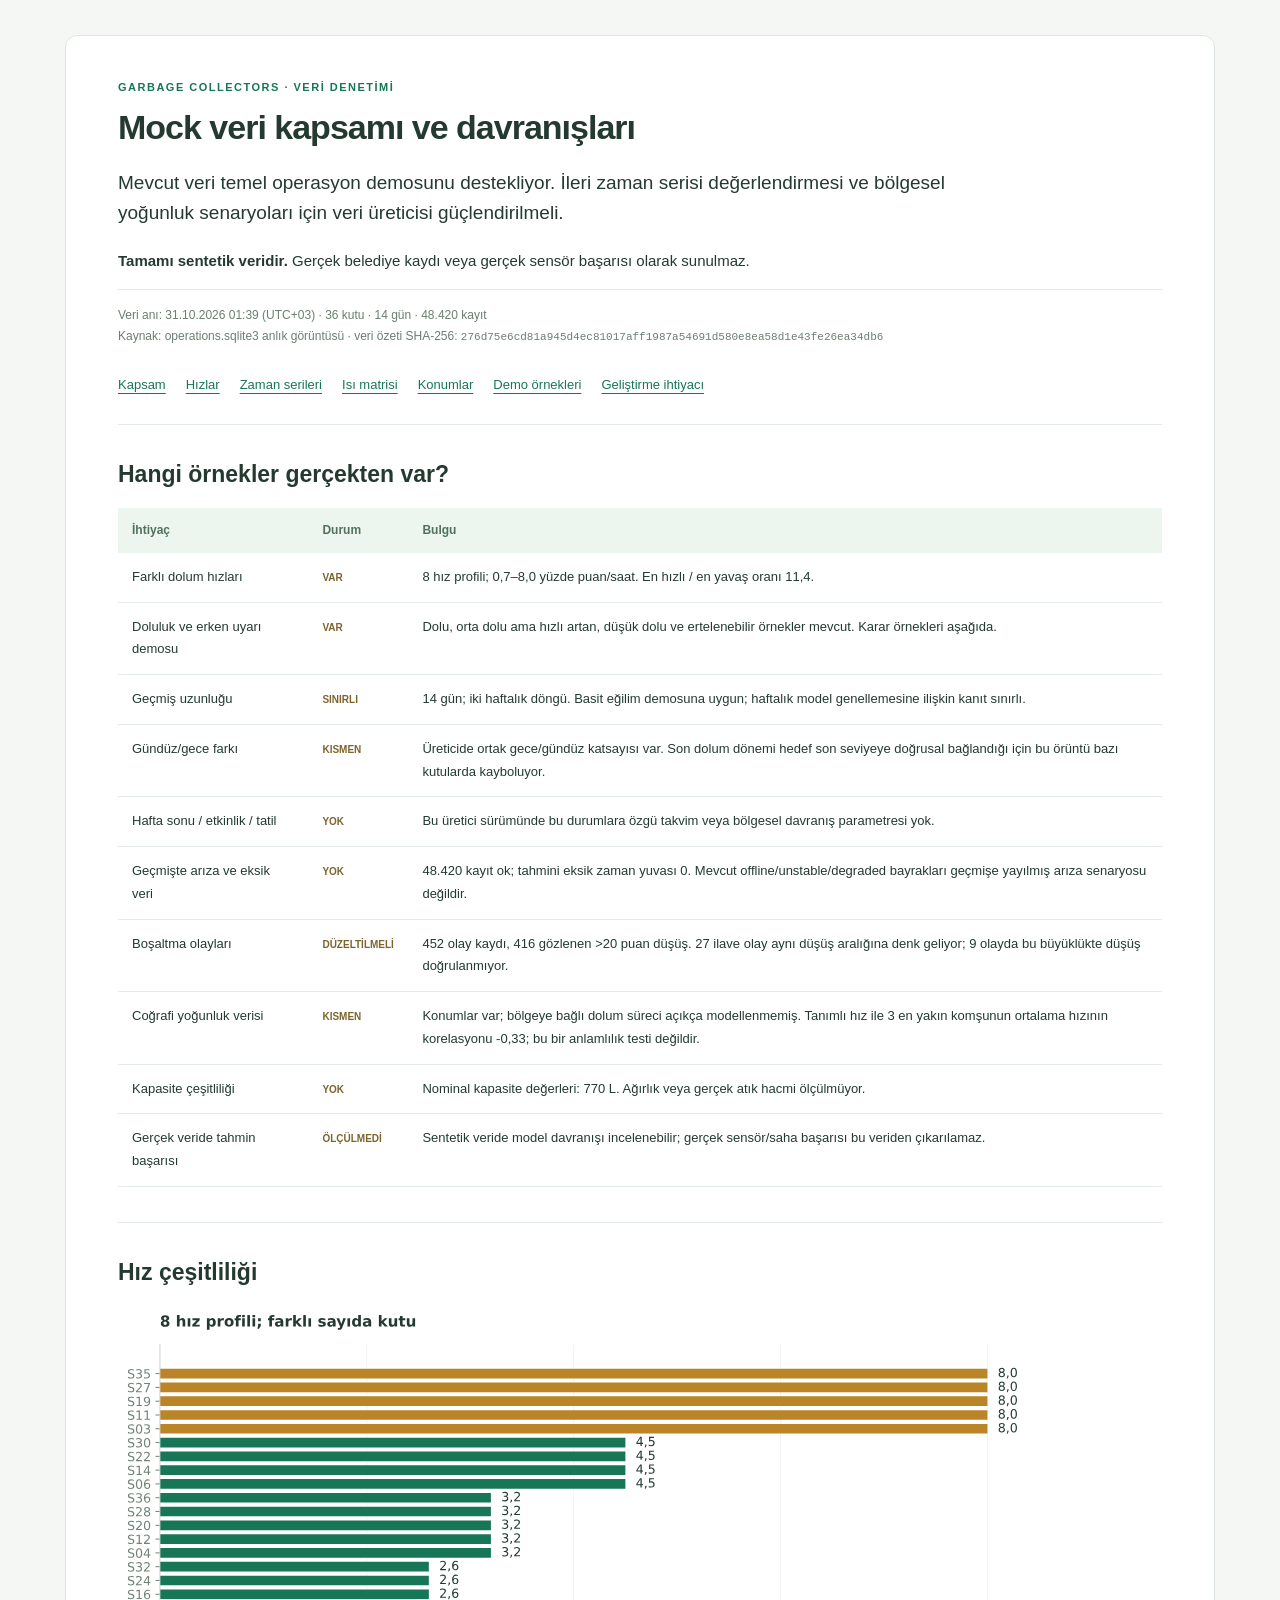
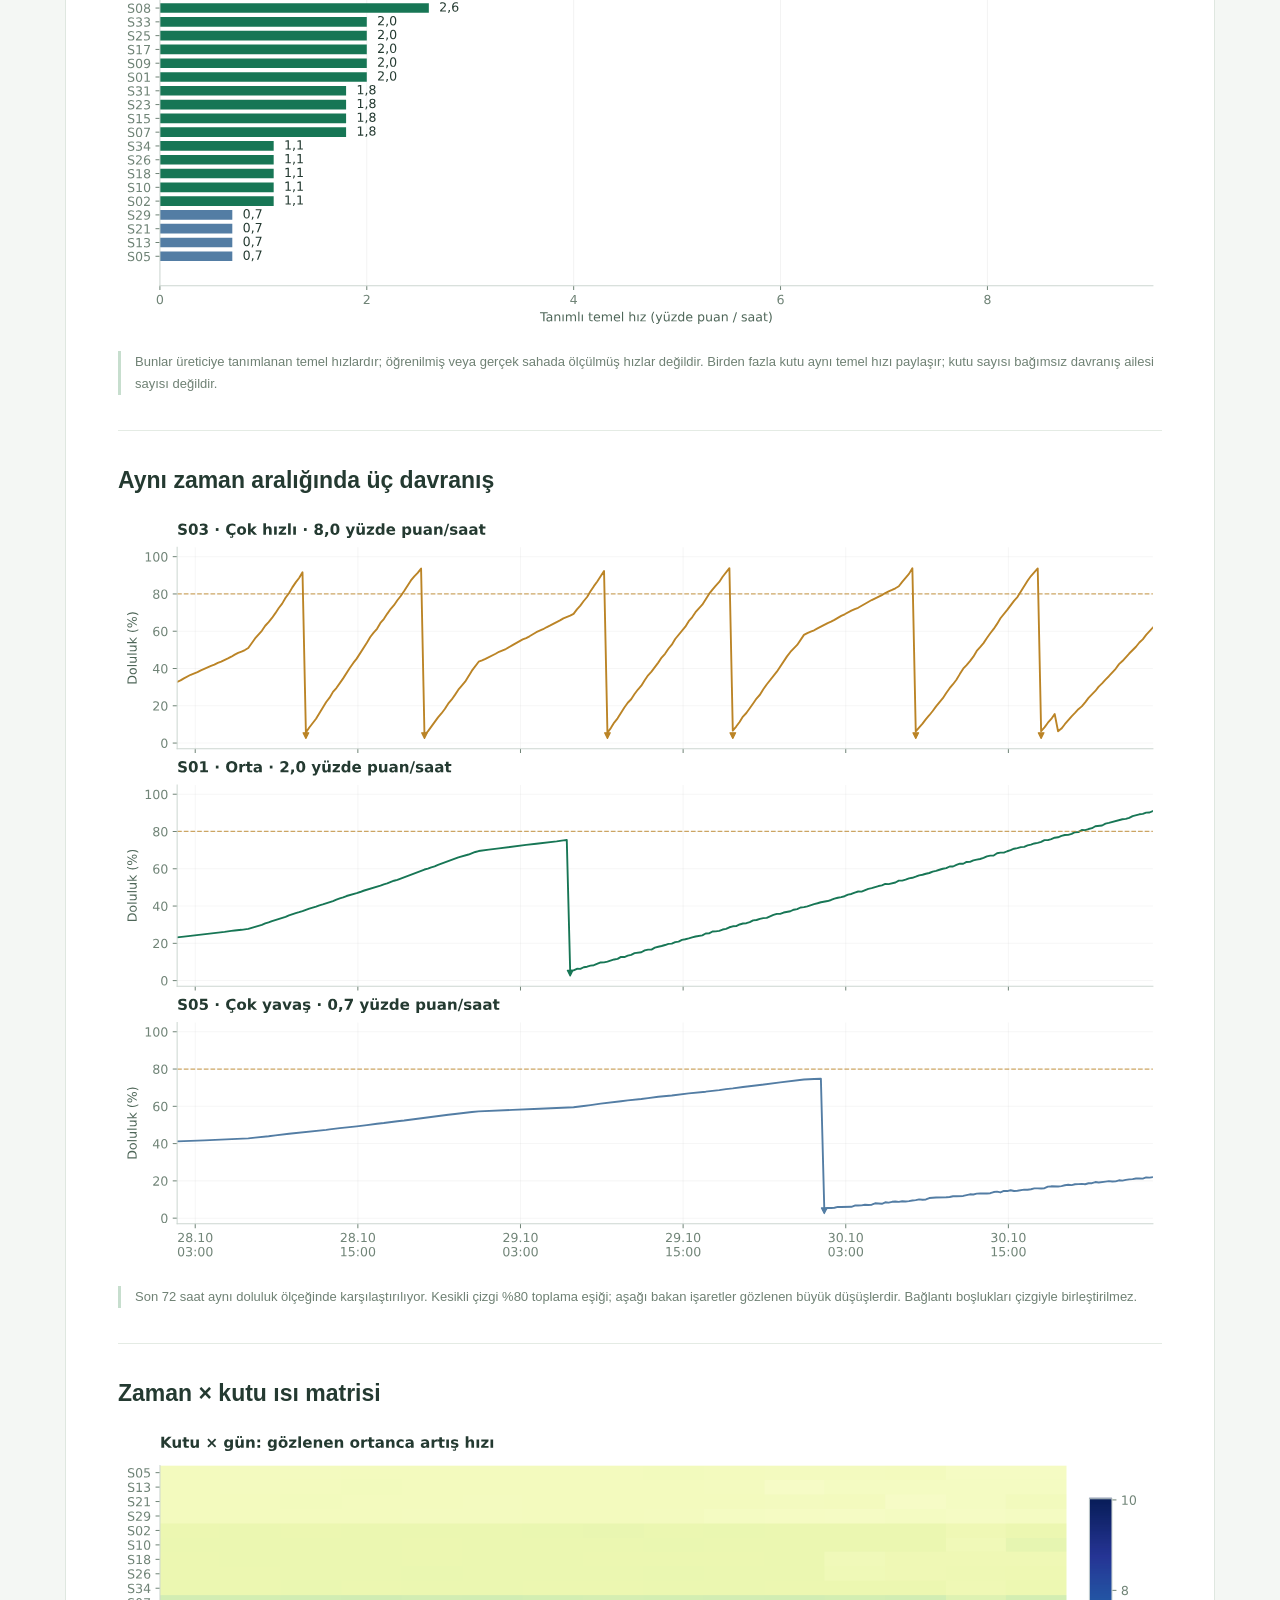
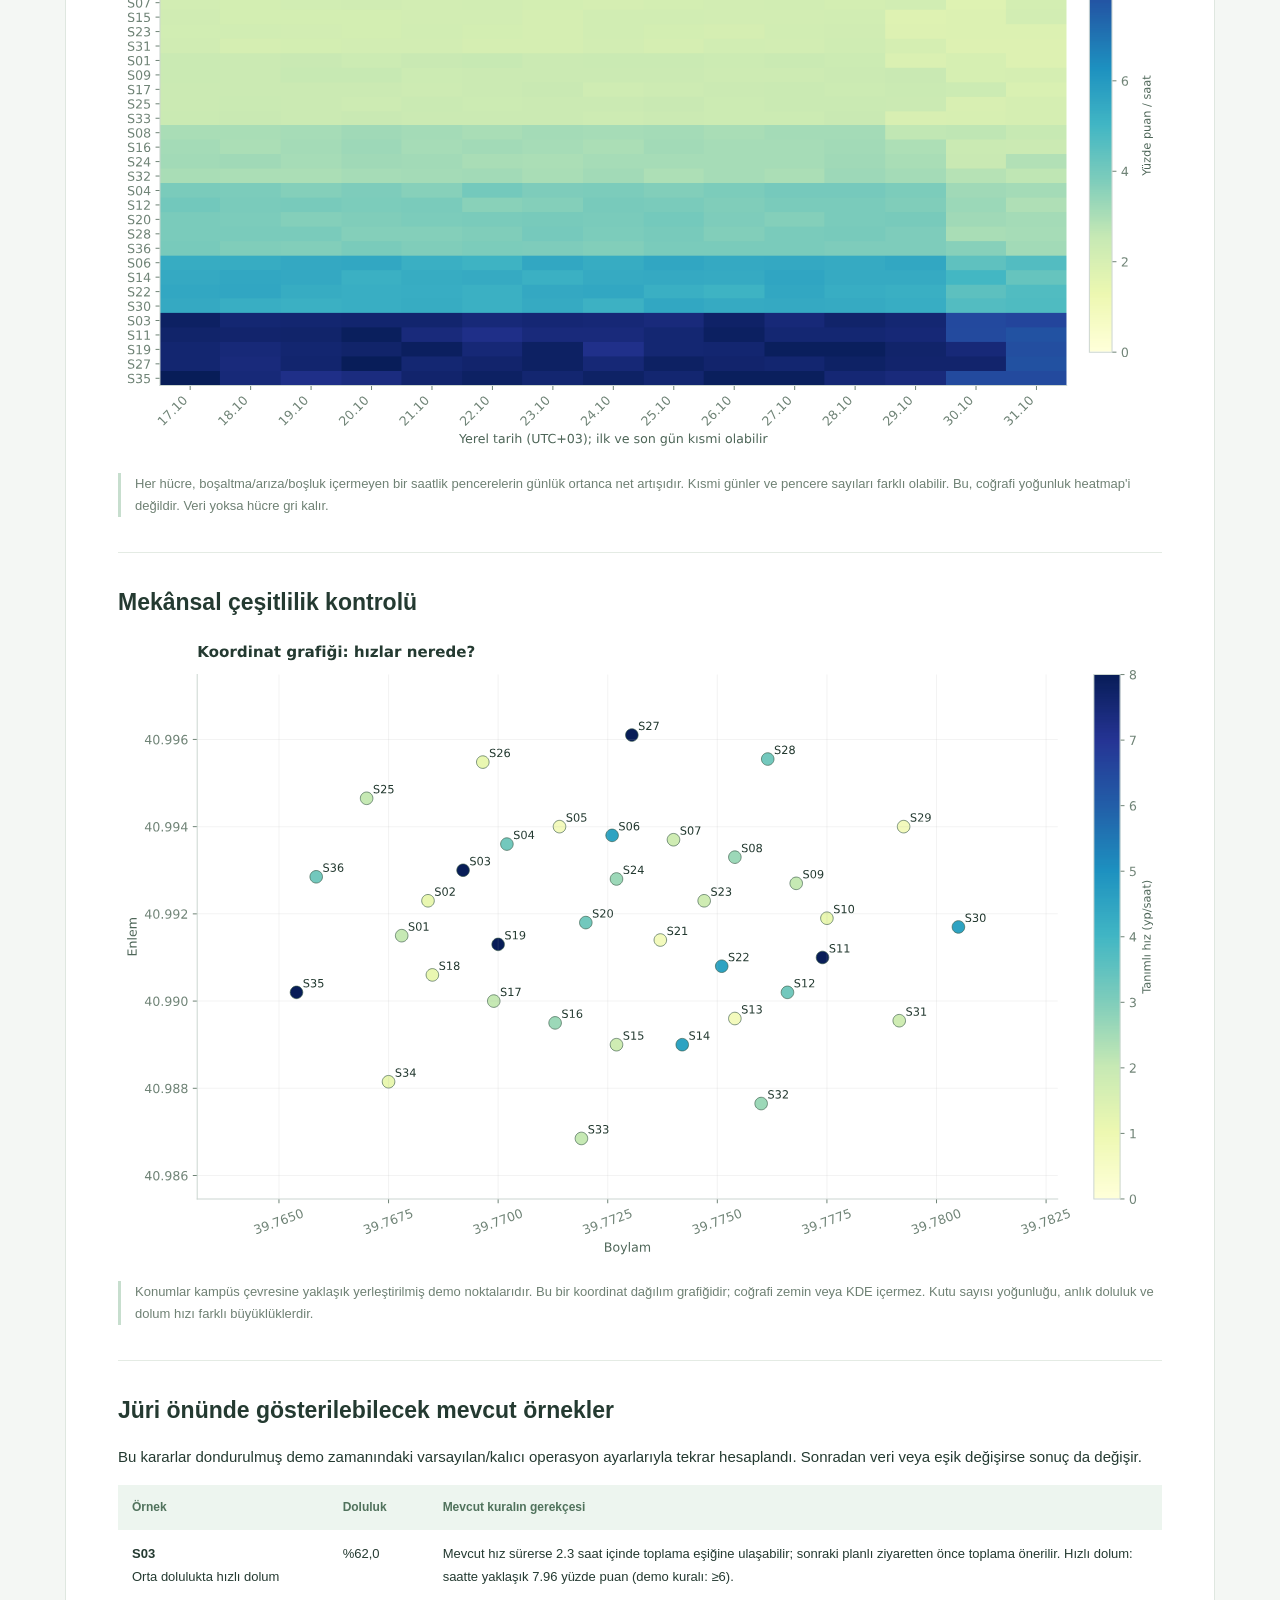
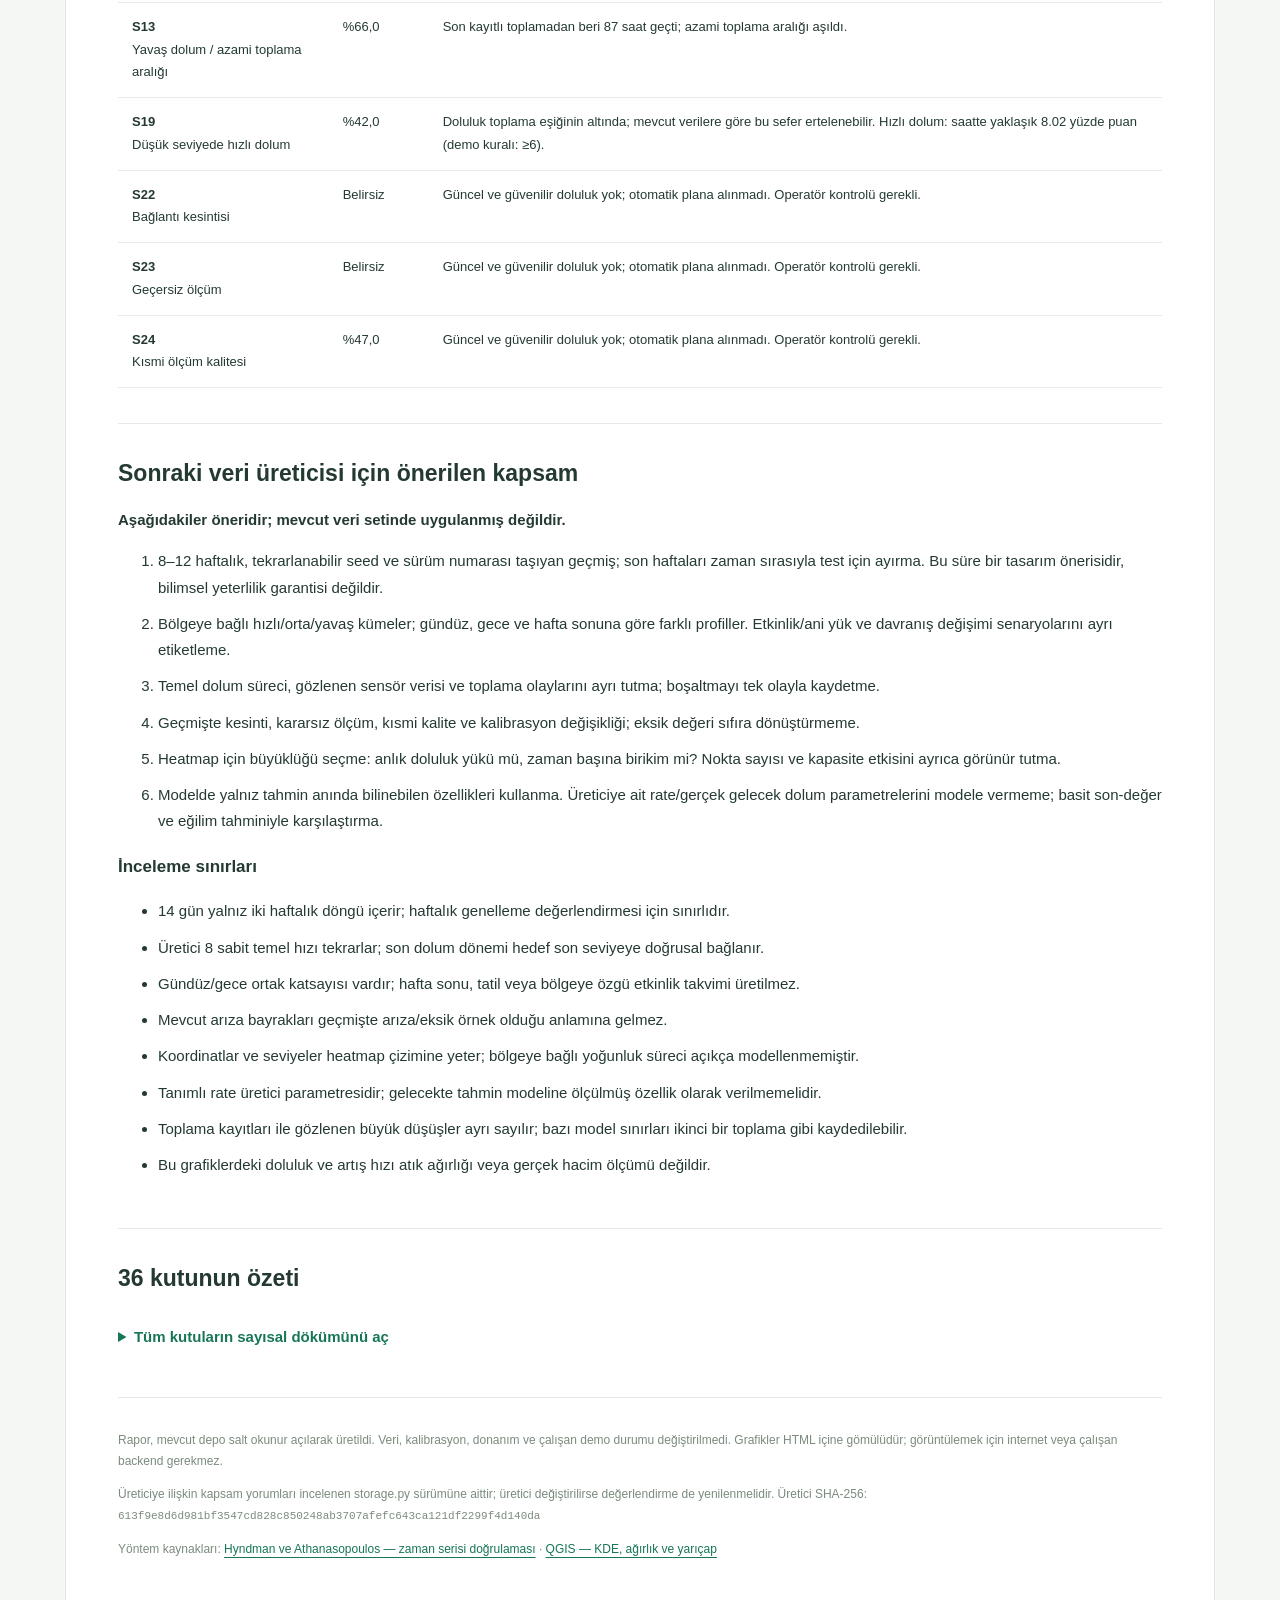
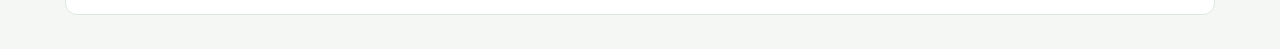
==== commit 72e9e269: "fix(analytics): derive report counts from the current demo inventory" ====
--- a/app/reports/mock-veri-inceleme.html
+++ b/app/reports/mock-veri-inceleme.html
@@ -1,11 +1,11 @@
-<!doctype html><html lang='tr'><head><meta charset='utf-8'><meta name='viewport' content='width=device-width,initial-scale=1'><title>Mock veri kapsamı ve davranışları</title><style>*{box-sizing:border-box}body{margin:0;background:#f4f7f4;color:#243a31;font:15px/1.75 'Segoe UI',Arial,sans-serif}main{max-width:1150px;margin:35px auto;background:white;padding:42px 52px;border:1px solid #dfe7e0;border-radius:12px}h1{font-size:34px;letter-spacing:-1px;line-height:1.2;margin:10px 0 20px}h2{font-size:23px;line-height:1.3;margin:0 0 18px}h3{font-size:17px}.eyebrow{color:#177655;letter-spacing:1.5px;font-weight:700;font-size:11px}.lead{font-size:19px;line-height:1.6;max-width:900px}.meta{font-size:12px;color:#6b7e70;border-top:1px solid #e4ebe4;padding-top:15px}code{font-size:11px;overflow-wrap:anywhere}section{padding:35px 0;border-top:1px solid #e4ebe4;scroll-margin-top:15px}nav{display:flex;flex-wrap:wrap;gap:8px 20px;margin:27px 0}a{color:#177655;text-underline-offset:4px}nav a{font-size:13px}figure{margin:0}figure svg{display:block;width:100%;height:auto}figcaption{font-size:13px;color:#6f8174;line-height:1.7;border-left:3px solid #c7dece;padding-left:14px;margin:18px 0 0}table{width:100%;border-collapse:collapse;text-align:left;font-size:13px}th{background:#edf5ef;color:#50725c;font-size:12px;padding:12px 14px}td{border-bottom:1px solid #e5ece5;padding:13px 14px;vertical-align:top}th:first-child,td:first-child{min-width:150px}.tag{font-weight:700;font-size:10px;white-space:nowrap;color:#7c642d}td:nth-child(2){min-width:100px}.table-wrap{overflow:auto}summary{color:#177655;cursor:pointer;padding:12px 0;font-weight:600}li{margin:10px 0}footer{color:#7b8b7d;font-size:12px;border-top:1px solid #e4ebe4;padding-top:20px}@media(max-width:700px){main{padding:24px 18px;margin:0;border:0;border-radius:0}h1{font-size:28px}.lead{font-size:17px}h2{font-size:21px}table{font-size:12px}td,th{padding:10px}section{padding:25px 0}}@media print{body{background:white}main{border:0;margin:0;padding:0;max-width:none}nav{display:none}figure{break-inside:avoid}h2,h3{break-after:avoid}section{padding:22px 0}details{display:none}a{color:inherit}footer{font-size:9px}@page{size:A4;margin:16mm}}</style></head><body><main><header><div class='eyebrow'>GARBAGE COLLECTORS · VERİ DENETİMİ</div><h1>Mock veri kapsamı ve davranışları</h1><p class='lead'>Mevcut veri temel operasyon demosunu destekliyor. İleri zaman serisi değerlendirmesi ve bölgesel yoğunluk senaryoları için veri üreticisi güçlendirilmeli.</p><p><b>Tamamı sentetik veridir.</b> Gerçek belediye kaydı veya gerçek sensör başarısı olarak sunulmaz.</p><div class='meta'>Veri anı: 30.10.2026 22:02 (UTC+03) · 24 kutu · 14 gün · 32.280 kayıt<br>Kaynak: operations.sqlite3 anlık görüntüsü · veri özeti SHA-256: <code>f0ffe9944d2d0ded1717ba5190f3cd3dd576147202e124d2fb933d2f39471ef5</code></div></header>
+<!doctype html><html lang='tr'><head><meta charset='utf-8'><meta name='viewport' content='width=device-width,initial-scale=1'><title>Mock veri kapsamı ve davranışları</title><style>*{box-sizing:border-box}body{margin:0;background:#f4f7f4;color:#243a31;font:15px/1.75 'Segoe UI',Arial,sans-serif}main{max-width:1150px;margin:35px auto;background:white;padding:42px 52px;border:1px solid #dfe7e0;border-radius:12px}h1{font-size:34px;letter-spacing:-1px;line-height:1.2;margin:10px 0 20px}h2{font-size:23px;line-height:1.3;margin:0 0 18px}h3{font-size:17px}.eyebrow{color:#177655;letter-spacing:1.5px;font-weight:700;font-size:11px}.lead{font-size:19px;line-height:1.6;max-width:900px}.meta{font-size:12px;color:#6b7e70;border-top:1px solid #e4ebe4;padding-top:15px}code{font-size:11px;overflow-wrap:anywhere}section{padding:35px 0;border-top:1px solid #e4ebe4;scroll-margin-top:15px}nav{display:flex;flex-wrap:wrap;gap:8px 20px;margin:27px 0}a{color:#177655;text-underline-offset:4px}nav a{font-size:13px}figure{margin:0}figure svg{display:block;width:100%;height:auto}figcaption{font-size:13px;color:#6f8174;line-height:1.7;border-left:3px solid #c7dece;padding-left:14px;margin:18px 0 0}table{width:100%;border-collapse:collapse;text-align:left;font-size:13px}th{background:#edf5ef;color:#50725c;font-size:12px;padding:12px 14px}td{border-bottom:1px solid #e5ece5;padding:13px 14px;vertical-align:top}th:first-child,td:first-child{min-width:150px}.tag{font-weight:700;font-size:10px;white-space:nowrap;color:#7c642d}td:nth-child(2){min-width:100px}.table-wrap{overflow:auto}summary{color:#177655;cursor:pointer;padding:12px 0;font-weight:600}li{margin:10px 0}footer{color:#7b8b7d;font-size:12px;border-top:1px solid #e4ebe4;padding-top:20px}@media(max-width:700px){main{padding:24px 18px;margin:0;border:0;border-radius:0}h1{font-size:28px}.lead{font-size:17px}h2{font-size:21px}table{font-size:12px}td,th{padding:10px}section{padding:25px 0}}@media print{body{background:white}main{border:0;margin:0;padding:0;max-width:none}nav{display:none}figure{break-inside:avoid}h2,h3{break-after:avoid}section{padding:22px 0}details{display:none}a{color:inherit}footer{font-size:9px}@page{size:A4;margin:16mm}}</style></head><body><main><header><div class='eyebrow'>GARBAGE COLLECTORS · VERİ DENETİMİ</div><h1>Mock veri kapsamı ve davranışları</h1><p class='lead'>Mevcut veri temel operasyon demosunu destekliyor. İleri zaman serisi değerlendirmesi ve bölgesel yoğunluk senaryoları için veri üreticisi güçlendirilmeli.</p><p><b>Tamamı sentetik veridir.</b> Gerçek belediye kaydı veya gerçek sensör başarısı olarak sunulmaz.</p><div class='meta'>Veri anı: 31.10.2026 01:39 (UTC+03) · 36 kutu · 14 gün · 48.420 kayıt<br>Kaynak: operations.sqlite3 anlık görüntüsü · veri özeti SHA-256: <code>276d75e6cd81a945d4ec81017aff1987a54691d580e8ea58d1e43fe26ea34db6</code></div></header>
     <nav aria-label='Rapor bölümleri'><a href='#kapsam'>Kapsam</a><a href='#hizlar'>Hızlar</a><a href='#zaman'>Zaman serileri</a><a href='#matris'>Isı matrisi</a><a href='#konum'>Konumlar</a><a href='#ornekler'>Demo örnekleri</a><a href='#gelisim'>Geliştirme ihtiyacı</a></nav>
-    <section id='kapsam'><h2>Hangi örnekler gerçekten var?</h2><div class='table-wrap'><table><thead><tr><th>İhtiyaç</th><th>Durum</th><th>Bulgu</th></tr></thead><tbody><tr><td>Farklı dolum hızları</td><td><span class='tag'>VAR</span></td><td>8 hız profili; 0,7–8,0 yüzde puan/saat. En hızlı / en yavaş oranı 11,4.</td></tr><tr><td>Doluluk ve erken uyarı demosu</td><td><span class='tag'>VAR</span></td><td>Dolu, orta dolu ama hızlı artan, düşük dolu ve ertelenebilir örnekler mevcut. Karar örnekleri aşağıda.</td></tr><tr><td>Geçmiş uzunluğu</td><td><span class='tag'>SINIRLI</span></td><td>14 gün; iki haftalık döngü. Basit eğilim demosuna uygun; haftalık model genellemesine ilişkin kanıt sınırlı.</td></tr><tr><td>Gündüz/gece farkı</td><td><span class='tag'>KISMEN</span></td><td>Üreticide ortak gece/gündüz katsayısı var. Son dolum dönemi hedef son seviyeye doğrusal bağlandığı için bu örüntü bazı kutularda kayboluyor.</td></tr><tr><td>Hafta sonu / etkinlik / tatil</td><td><span class='tag'>YOK</span></td><td>Bu üretici sürümünde bu durumlara özgü takvim veya bölgesel davranış parametresi yok.</td></tr><tr><td>Geçmişte arıza ve eksik veri</td><td><span class='tag'>YOK</span></td><td>32.280 kayıt ok; tahmini eksik zaman yuvası 0. Mevcut offline/unstable/degraded bayrakları geçmişe yayılmış arıza senaryosu değildir.</td></tr><tr><td>Boşaltma olayları</td><td><span class='tag'>DÜZELTİLMELİ</span></td><td>294 olay kaydı, 270 gözlenen &gt;20 puan düşüş. 16 ilave olay aynı düşüş aralığına denk geliyor; 8 olayda bu büyüklükte düşüş doğrulanmıyor.</td></tr><tr><td>Coğrafi yoğunluk verisi</td><td><span class='tag'>KISMEN</span></td><td>Konumlar var; bölgeye bağlı dolum süreci açıkça modellenmemiş. Tanımlı hız ile 3 en yakın komşunun ortalama hızının korelasyonu -0,33; bu bir anlamlılık testi değildir.</td></tr><tr><td>Kapasite çeşitliliği</td><td><span class='tag'>YOK</span></td><td>Nominal kapasite değerleri: 770 L. Ağırlık veya gerçek atık hacmi ölçülmüyor.</td></tr><tr><td>Gerçek veride tahmin başarısı</td><td><span class='tag'>ÖLÇÜLMEDİ</span></td><td>Sentetik veride model davranışı incelenebilir; gerçek sensör/saha başarısı bu veriden çıkarılamaz.</td></tr></tbody></table></div></section><section id='hizlar'><h2>Hız çeşitliliği</h2><figure aria-label='Hız çeşitliliği'><svg xmlns:xlink="http://www.w3.org/1999/xlink" width="829.19952pt" height="497.99952pt" viewBox="0 0 829.19952 497.99952" xmlns="http://www.w3.org/2000/svg" version="1.1">
+    <section id='kapsam'><h2>Hangi örnekler gerçekten var?</h2><div class='table-wrap'><table><thead><tr><th>İhtiyaç</th><th>Durum</th><th>Bulgu</th></tr></thead><tbody><tr><td>Farklı dolum hızları</td><td><span class='tag'>VAR</span></td><td>8 hız profili; 0,7–8,0 yüzde puan/saat. En hızlı / en yavaş oranı 11,4.</td></tr><tr><td>Doluluk ve erken uyarı demosu</td><td><span class='tag'>VAR</span></td><td>Dolu, orta dolu ama hızlı artan, düşük dolu ve ertelenebilir örnekler mevcut. Karar örnekleri aşağıda.</td></tr><tr><td>Geçmiş uzunluğu</td><td><span class='tag'>SINIRLI</span></td><td>14 gün; iki haftalık döngü. Basit eğilim demosuna uygun; haftalık model genellemesine ilişkin kanıt sınırlı.</td></tr><tr><td>Gündüz/gece farkı</td><td><span class='tag'>KISMEN</span></td><td>Üreticide ortak gece/gündüz katsayısı var. Son dolum dönemi hedef son seviyeye doğrusal bağlandığı için bu örüntü bazı kutularda kayboluyor.</td></tr><tr><td>Hafta sonu / etkinlik / tatil</td><td><span class='tag'>YOK</span></td><td>Bu üretici sürümünde bu durumlara özgü takvim veya bölgesel davranış parametresi yok.</td></tr><tr><td>Geçmişte arıza ve eksik veri</td><td><span class='tag'>YOK</span></td><td>48.420 kayıt ok; tahmini eksik zaman yuvası 0. Mevcut offline/unstable/degraded bayrakları geçmişe yayılmış arıza senaryosu değildir.</td></tr><tr><td>Boşaltma olayları</td><td><span class='tag'>DÜZELTİLMELİ</span></td><td>452 olay kaydı, 416 gözlenen &gt;20 puan düşüş. 27 ilave olay aynı düşüş aralığına denk geliyor; 9 olayda bu büyüklükte düşüş doğrulanmıyor.</td></tr><tr><td>Coğrafi yoğunluk verisi</td><td><span class='tag'>KISMEN</span></td><td>Konumlar var; bölgeye bağlı dolum süreci açıkça modellenmemiş. Tanımlı hız ile 3 en yakın komşunun ortalama hızının korelasyonu -0,33; bu bir anlamlılık testi değildir.</td></tr><tr><td>Kapasite çeşitliliği</td><td><span class='tag'>YOK</span></td><td>Nominal kapasite değerleri: 770 L. Ağırlık veya gerçek atık hacmi ölçülmüyor.</td></tr><tr><td>Gerçek veride tahmin başarısı</td><td><span class='tag'>ÖLÇÜLMEDİ</span></td><td>Sentetik veride model davranışı incelenebilir; gerçek sensör/saha başarısı bu veriden çıkarılamaz.</td></tr></tbody></table></div></section><section id='hizlar'><h2>Hız çeşitliliği</h2><figure aria-label='Hız çeşitliliği'><svg xmlns:xlink="http://www.w3.org/1999/xlink" width="829.19952pt" height="497.99952pt" viewBox="0 0 829.19952 497.99952" xmlns="http://www.w3.org/2000/svg" version="1.1">
  <metadata>
   <rdf:RDF xmlns:dc="http://purl.org/dc/elements/1.1/" xmlns:cc="http://creativecommons.org/ns#" xmlns:rdf="http://www.w3.org/1999/02/22-rdf-syntax-ns#">
    <cc:Work>
     <dc:type rdf:resource="http://purl.org/dc/dcmitype/StillImage"/>
-    <dc:date>2026-10-30T23:36:17.778937</dc:date>
+    <dc:date>2026-10-31T02:01:08.248164</dc:date>
     <dc:format>image/svg+xml</dc:format>
     <dc:creator>
      <cc:Agent>
@@ -20,62 +20,62 @@
  </defs>
  <g id="audit-1-figure_1">
   <g id="audit-1-patch_1">
-   <path d="M 0 497.99952 
-L 829.19952 497.99952 
-L 829.19952 0 
-L 0 0 
+   <path d="M 0 497.99952
+L 829.19952 497.99952
+L 829.19952 0
+L 0 0
 z
 " style="fill: #ffffff"/>
   </g>
   <g id="audit-1-axes_1">
    <g id="audit-1-patch_2">
-    <path d="M 33.273438 460.44327 
-L 821.99952 460.44327 
-L 821.99952 30.318125 
-L 33.273438 30.318125 
+    <path d="M 33.273438 460.44327
+L 821.99952 460.44327
+L 821.99952 30.318125
+L 33.273438 30.318125
 z
 " style="fill: #ffffff"/>
    </g>
    <g id="audit-1-matplotlib.axis_1">
     <g id="audit-1-xtick_1">
      <g id="audit-1-line2d_1">
-      <path d="M 33.273438 460.44327 
-L 33.273438 30.318125 
-" clip-path="url(#audit-1-paa3f9062a6)" style="fill: none; stroke: #b0b0b0; stroke-opacity: 0.15; stroke-width: 0.8; stroke-linecap: square"/>
+      <path d="M 33.273438 460.44327
+L 33.273438 30.318125
+" clip-path="url(#audit-1-pe9381518e8)" style="fill: none; stroke: #b0b0b0; stroke-opacity: 0.15; stroke-width: 0.8; stroke-linecap: square"/>
      </g>
      <g id="audit-1-line2d_2">
       <defs>
-       <path id="audit-1-m9cc9c4cea1" d="M 0 0 
-L 0 3.5 
+       <path id="audit-1-m602c7bde41" d="M 0 0
+L 0 3.5
 " style="stroke: #708477; stroke-width: 0.8"/>
       </defs>
       <g>
-       <use xlink:href="#audit-1-m9cc9c4cea1" x="33.273438" y="460.44327" style="fill: #708477; stroke: #708477; stroke-width: 0.8"/>
+       <use xlink:href="#audit-1-m602c7bde41" x="33.273438" y="460.44327" style="fill: #708477; stroke: #708477; stroke-width: 0.8"/>
       </g>
      </g>
      <g id="audit-1-text_1">
       <!-- 0 -->
       <g style="fill: #708477" transform="translate(30.092188 475.041707) scale(0.1 -0.1)">
        <defs>
-        <path id="audit-1-DejaVuSans-30" d="M 2034 4250 
-Q 1547 4250 1301 3770 
-Q 1056 3291 1056 2328 
-Q 1056 1369 1301 889 
-Q 1547 409 2034 409 
-Q 2525 409 2770 889 
-Q 3016 1369 3016 2328 
-Q 3016 3291 2770 3770 
-Q 2525 4250 2034 4250 
-z
-M 2034 4750 
-Q 2819 4750 3233 4129 
-Q 3647 3509 3647 2328 
-Q 3647 1150 3233 529 
-Q 2819 -91 2034 -91 
-Q 1250 -91 836 529 
-Q 422 1150 422 2328 
-Q 422 3509 836 4129 
-Q 1250 4750 2034 4750 
+        <path id="audit-1-DejaVuSans-30" d="M 2034 4250
+Q 1547 4250 1301 3770
+Q 1056 3291 1056 2328
+Q 1056 1369 1301 889
+Q 1547 409 2034 409
+Q 2525 409 2770 889
+Q 3016 1369 3016 2328
+Q 3016 3291 2770 3770
+Q 2525 4250 2034 4250
+z
+M 2034 4750
+Q 2819 4750 3233 4129
+Q 3647 3509 3647 2328
+Q 3647 1150 3233 529
+Q 2819 -91 2034 -91
+Q 1250 -91 836 529
+Q 422 1150 422 2328
+Q 422 3509 836 4129
+Q 1250 4750 2034 4750
 z
 " transform="scale(0.015625)"/>
        </defs>
@@ -85,41 +85,41 @@
     </g>
     <g id="audit-1-xtick_2">
      <g id="audit-1-line2d_3">
-      <path d="M 197.591371 460.44327 
-L 197.591371 30.318125 
-" clip-path="url(#audit-1-paa3f9062a6)" style="fill: none; stroke: #b0b0b0; stroke-opacity: 0.15; stroke-width: 0.8; stroke-linecap: square"/>
+      <path d="M 197.591371 460.44327
+L 197.591371 30.318125
+" clip-path="url(#audit-1-pe9381518e8)" style="fill: none; stroke: #b0b0b0; stroke-opacity: 0.15; stroke-width: 0.8; stroke-linecap: square"/>
      </g>
      <g id="audit-1-line2d_4">
       <g>
-       <use xlink:href="#audit-1-m9cc9c4cea1" x="197.591371" y="460.44327" style="fill: #708477; stroke: #708477; stroke-width: 0.8"/>
+       <use xlink:href="#audit-1-m602c7bde41" x="197.591371" y="460.44327" style="fill: #708477; stroke: #708477; stroke-width: 0.8"/>
       </g>
      </g>
      <g id="audit-1-text_2">
       <!-- 2 -->
       <g style="fill: #708477" transform="translate(194.410121 475.041707) scale(0.1 -0.1)">
        <defs>
-        <path id="audit-1-DejaVuSans-32" d="M 1228 531 
-L 3431 531 
-L 3431 0 
-L 469 0 
-L 469 531 
-Q 828 903 1448 1529 
-Q 2069 2156 2228 2338 
-Q 2531 2678 2651 2914 
-Q 2772 3150 2772 3378 
-Q 2772 3750 2511 3984 
-Q 2250 4219 1831 4219 
-Q 1534 4219 1204 4116 
-Q 875 4013 500 3803 
-L 500 4441 
-Q 881 4594 1212 4672 
-Q 1544 4750 1819 4750 
-Q 2544 4750 2975 4387 
-Q 3406 4025 3406 3419 
-Q 3406 3131 3298 2873 
-Q 3191 2616 2906 2266 
-Q 2828 2175 2409 1742 
-Q 1991 1309 1228 531 
+        <path id="audit-1-DejaVuSans-32" d="M 1228 531
+L 3431 531
+L 3431 0
+L 469 0
+L 469 531
+Q 828 903 1448 1529
+Q 2069 2156 2228 2338
+Q 2531 2678 2651 2914
+Q 2772 3150 2772 3378
+Q 2772 3750 2511 3984
+Q 2250 4219 1831 4219
+Q 1534 4219 1204 4116
+Q 875 4013 500 3803
+L 500 4441
+Q 881 4594 1212 4672
+Q 1544 4750 1819 4750
+Q 2544 4750 2975 4387
+Q 3406 4025 3406 3419
+Q 3406 3131 3298 2873
+Q 3191 2616 2906 2266
+Q 2828 2175 2409 1742
+Q 1991 1309 1228 531
 z
 " transform="scale(0.015625)"/>
        </defs>
@@ -129,36 +129,36 @@
     </g>
     <g id="audit-1-xtick_3">
      <g id="audit-1-line2d_5">
-      <path d="M 361.909305 460.44327 
-L 361.909305 30.318125 
-" clip-path="url(#audit-1-paa3f9062a6)" style="fill: none; stroke: #b0b0b0; stroke-opacity: 0.15; stroke-width: 0.8; stroke-linecap: square"/>
+      <path d="M 361.909305 460.44327
+L 361.909305 30.318125
+" clip-path="url(#audit-1-pe9381518e8)" style="fill: none; stroke: #b0b0b0; stroke-opacity: 0.15; stroke-width: 0.8; stroke-linecap: square"/>
      </g>
      <g id="audit-1-line2d_6">
       <g>
-       <use xlink:href="#audit-1-m9cc9c4cea1" x="361.909305" y="460.44327" style="fill: #708477; stroke: #708477; stroke-width: 0.8"/>
+       <use xlink:href="#audit-1-m602c7bde41" x="361.909305" y="460.44327" style="fill: #708477; stroke: #708477; stroke-width: 0.8"/>
       </g>
      </g>
      <g id="audit-1-text_3">
       <!-- 4 -->
       <g style="fill: #708477" transform="translate(358.728055 475.041707) scale(0.1 -0.1)">
        <defs>
-        <path id="audit-1-DejaVuSans-34" d="M 2419 4116 
-L 825 1625 
-L 2419 1625 
-L 2419 4116 
-z
-M 2253 4666 
-L 3047 4666 
-L 3047 1625 
-L 3713 1625 
-L 3713 1100 
-L 3047 1100 
-L 3047 0 
-L 2419 0 
-L 2419 1100 
-L 313 1100 
-L 313 1709 
-L 2253 4666 
+        <path id="audit-1-DejaVuSans-34" d="M 2419 4116
+L 825 1625
+L 2419 1625
+L 2419 4116
+z
+M 2253 4666
+L 3047 4666
+L 3047 1625
+L 3713 1625
+L 3713 1100
+L 3047 1100
+L 3047 0
+L 2419 0
+L 2419 1100
+L 313 1100
+L 313 1709
+L 2253 4666
 z
 " transform="scale(0.015625)"/>
        </defs>
@@ -168,47 +168,47 @@
     </g>
     <g id="audit-1-xtick_4">
      <g id="audit-1-line2d_7">
-      <path d="M 526.227239 460.44327 
-L 526.227239 30.318125 
-" clip-path="url(#audit-1-paa3f9062a6)" style="fill: none; stroke: #b0b0b0; stroke-opacity: 0.15; stroke-width: 0.8; stroke-linecap: square"/>
+      <path d="M 526.227239 460.44327
+L 526.227239 30.318125
+" clip-path="url(#audit-1-pe9381518e8)" style="fill: none; stroke: #b0b0b0; stroke-opacity: 0.15; stroke-width: 0.8; stroke-linecap: square"/>
      </g>
      <g id="audit-1-line2d_8">
       <g>
-       <use xlink:href="#audit-1-m9cc9c4cea1" x="526.227239" y="460.44327" style="fill: #708477; stroke: #708477; stroke-width: 0.8"/>
+       <use xlink:href="#audit-1-m602c7bde41" x="526.227239" y="460.44327" style="fill: #708477; stroke: #708477; stroke-width: 0.8"/>
       </g>
      </g>
      <g id="audit-1-text_4">
       <!-- 6 -->
       <g style="fill: #708477" transform="translate(523.045989 475.041707) scale(0.1 -0.1)">
        <defs>
-        <path id="audit-1-DejaVuSans-36" d="M 2113 2584 
-Q 1688 2584 1439 2293 
-Q 1191 2003 1191 1497 
-Q 1191 994 1439 701 
-Q 1688 409 2113 409 
-Q 2538 409 2786 701 
-Q 3034 994 3034 1497 
-Q 3034 2003 2786 2293 
-Q 2538 2584 2113 2584 
-z
-M 3366 4563 
-L 3366 3988 
-Q 3128 4100 2886 4159 
-Q 2644 4219 2406 4219 
-Q 1781 4219 1451 3797 
-Q 1122 3375 1075 2522 
-Q 1259 2794 1537 2939 
-Q 1816 3084 2150 3084 
-Q 2853 3084 3261 2657 
-Q 3669 2231 3669 1497 
-Q 3669 778 3244 343 
-Q 2819 -91 2113 -91 
-Q 1303 -91 875 529 
-Q 447 1150 447 2328 
-Q 447 3434 972 4092 
-Q 1497 4750 2381 4750 
-Q 2619 4750 2861 4703 
-Q 3103 4656 3366 4563 
+        <path id="audit-1-DejaVuSans-36" d="M 2113 2584
+Q 1688 2584 1439 2293
+Q 1191 2003 1191 1497
+Q 1191 994 1439 701
+Q 1688 409 2113 409
+Q 2538 409 2786 701
+Q 3034 994 3034 1497
+Q 3034 2003 2786 2293
+Q 2538 2584 2113 2584
+z
+M 3366 4563
+L 3366 3988
+Q 3128 4100 2886 4159
+Q 2644 4219 2406 4219
+Q 1781 4219 1451 3797
+Q 1122 3375 1075 2522
+Q 1259 2794 1537 2939
+Q 1816 3084 2150 3084
+Q 2853 3084 3261 2657
+Q 3669 2231 3669 1497
+Q 3669 778 3244 343
+Q 2819 -91 2113 -91
+Q 1303 -91 875 529
+Q 447 1150 447 2328
+Q 447 3434 972 4092
+Q 1497 4750 2381 4750
+Q 2619 4750 2861 4703
+Q 3103 4656 3366 4563
 z
 " transform="scale(0.015625)"/>
        </defs>
@@ -218,56 +218,56 @@
     </g>
     <g id="audit-1-xtick_5">
      <g id="audit-1-line2d_9">
-      <path d="M 690.545173 460.44327 
-L 690.545173 30.318125 
-" clip-path="url(#audit-1-paa3f9062a6)" style="fill: none; stroke: #b0b0b0; stroke-opacity: 0.15; stroke-width: 0.8; stroke-linecap: square"/>
+      <path d="M 690.545173 460.44327
+L 690.545173 30.318125
+" clip-path="url(#audit-1-pe9381518e8)" style="fill: none; stroke: #b0b0b0; stroke-opacity: 0.15; stroke-width: 0.8; stroke-linecap: square"/>
      </g>
      <g id="audit-1-line2d_10">
       <g>
-       <use xlink:href="#audit-1-m9cc9c4cea1" x="690.545173" y="460.44327" style="fill: #708477; stroke: #708477; stroke-width: 0.8"/>
+       <use xlink:href="#audit-1-m602c7bde41" x="690.545173" y="460.44327" style="fill: #708477; stroke: #708477; stroke-width: 0.8"/>
       </g>
      </g>
      <g id="audit-1-text_5">
       <!-- 8 -->
       <g style="fill: #708477" transform="translate(687.363923 475.041707) scale(0.1 -0.1)">
        <defs>
-        <path id="audit-1-DejaVuSans-38" d="M 2034 2216 
-Q 1584 2216 1326 1975 
-Q 1069 1734 1069 1313 
-Q 1069 891 1326 650 
-Q 1584 409 2034 409 
-Q 2484 409 2743 651 
-Q 3003 894 3003 1313 
-Q 3003 1734 2745 1975 
-Q 2488 2216 2034 2216 
-z
-M 1403 2484 
-Q 997 2584 770 2862 
-Q 544 3141 544 3541 
-Q 544 4100 942 4425 
-Q 1341 4750 2034 4750 
-Q 2731 4750 3128 4425 
-Q 3525 4100 3525 3541 
-Q 3525 3141 3298 2862 
-Q 3072 2584 2669 2484 
-Q 3125 2378 3379 2068 
-Q 3634 1759 3634 1313 
-Q 3634 634 3220 271 
-Q 2806 -91 2034 -91 
-Q 1263 -91 848 271 
-Q 434 634 434 1313 
-Q 434 1759 690 2068 
-Q 947 2378 1403 2484 
-z
-M 1172 3481 
-Q 1172 3119 1398 2916 
-Q 1625 2713 2034 2713 
-Q 2441 2713 2670 2916 
-Q 2900 3119 2900 3481 
-Q 2900 3844 2670 4047 
-Q 2441 4250 2034 4250 
-Q 1625 4250 1398 4047 
-Q 1172 3844 1172 3481 
+        <path id="audit-1-DejaVuSans-38" d="M 2034 2216
+Q 1584 2216 1326 1975
+Q 1069 1734 1069 1313
+Q 1069 891 1326 650
+Q 1584 409 2034 409
+Q 2484 409 2743 651
+Q 3003 894 3003 1313
+Q 3003 1734 2745 1975
+Q 2488 2216 2034 2216
+z
+M 1403 2484
+Q 997 2584 770 2862
+Q 544 3141 544 3541
+Q 544 4100 942 4425
+Q 1341 4750 2034 4750
+Q 2731 4750 3128 4425
+Q 3525 4100 3525 3541
+Q 3525 3141 3298 2862
+Q 3072 2584 2669 2484
+Q 3125 2378 3379 2068
+Q 3634 1759 3634 1313
+Q 3634 634 3220 271
+Q 2806 -91 2034 -91
+Q 1263 -91 848 271
+Q 434 634 434 1313
+Q 434 1759 690 2068
+Q 947 2378 1403 2484
+z
+M 1172 3481
+Q 1172 3119 1398 2916
+Q 1625 2713 2034 2713
+Q 2441 2713 2670 2916
+Q 2900 3119 2900 3481
+Q 2900 3844 2670 4047
+Q 2441 4250 2034 4250
+Q 1625 4250 1398 4047
+Q 1172 3844 1172 3481
 z
 " transform="scale(0.015625)"/>
        </defs>
@@ -279,382 +279,382 @@
      <!-- Tanımlı temel hız (yüzde puan / saat) -->
      <g style="fill: #4e6658" transform="translate(335.190385 488.719832) scale(0.1 -0.1)">
       <defs>
-       <path id="audit-1-DejaVuSans-54" d="M -19 4666 
-L 3928 4666 
-L 3928 4134 
-L 2272 4134 
-L 2272 0 
-L 1638 0 
-L 1638 4134 
-L -19 4134 
-L -19 4666 
-z
-" transform="scale(0.015625)"/>
-       <path id="audit-1-DejaVuSans-61" d="M 2194 1759 
-Q 1497 1759 1228 1600 
-Q 959 1441 959 1056 
-Q 959 750 1161 570 
-Q 1363 391 1709 391 
-Q 2188 391 2477 730 
-Q 2766 1069 2766 1631 
-L 2766 1759 
-L 2194 1759 
-z
-M 3341 1997 
-L 3341 0 
-L 2766 0 
-L 2766 531 
-Q 2569 213 2275 61 
-Q 1981 -91 1556 -91 
-Q 1019 -91 701 211 
-Q 384 513 384 1019 
-Q 384 1609 779 1909 
-Q 1175 2209 1959 2209 
-L 2766 2209 
-L 2766 2266 
-Q 2766 2663 2505 2880 
-Q 2244 3097 1772 3097 
-Q 1472 3097 1187 3025 
-Q 903 2953 641 2809 
-L 641 3341 
-Q 956 3463 1253 3523 
-Q 1550 3584 1831 3584 
-Q 2591 3584 2966 3190 
-Q 3341 2797 3341 1997 
-z
-" transform="scale(0.015625)"/>
-       <path id="audit-1-DejaVuSans-6e" d="M 3513 2113 
-L 3513 0 
-L 2938 0 
-L 2938 2094 
-Q 2938 2591 2744 2837 
-Q 2550 3084 2163 3084 
-Q 1697 3084 1428 2787 
-Q 1159 2491 1159 1978 
-L 1159 0 
-L 581 0 
-L 581 3500 
-L 1159 3500 
-L 1159 2956 
-Q 1366 3272 1645 3428 
-Q 1925 3584 2291 3584 
-Q 2894 3584 3203 3211 
-Q 3513 2838 3513 2113 
-z
-" transform="scale(0.015625)"/>
-       <path id="audit-1-DejaVuSans-131" d="M 603 3500 
-L 1178 3500 
-L 1178 0 
-L 603 0 
-L 603 3500 
-z
-M 891 3584 
-L 891 3584 
-z
-" transform="scale(0.015625)"/>
-       <path id="audit-1-DejaVuSans-6d" d="M 3328 2828 
-Q 3544 3216 3844 3400 
-Q 4144 3584 4550 3584 
-Q 5097 3584 5394 3201 
-Q 5691 2819 5691 2113 
-L 5691 0 
-L 5113 0 
-L 5113 2094 
-Q 5113 2597 4934 2840 
-Q 4756 3084 4391 3084 
-Q 3944 3084 3684 2787 
-Q 3425 2491 3425 1978 
-L 3425 0 
-L 2847 0 
-L 2847 2094 
-Q 2847 2600 2669 2842 
-Q 2491 3084 2119 3084 
-Q 1678 3084 1418 2786 
-Q 1159 2488 1159 1978 
-L 1159 0 
-L 581 0 
-L 581 3500 
-L 1159 3500 
-L 1159 2956 
-Q 1356 3278 1631 3431 
-Q 1906 3584 2284 3584 
-Q 2666 3584 2933 3390 
-Q 3200 3197 3328 2828 
-z
-" transform="scale(0.015625)"/>
-       <path id="audit-1-DejaVuSans-6c" d="M 603 4863 
-L 1178 4863 
-L 1178 0 
-L 603 0 
-L 603 4863 
+       <path id="audit-1-DejaVuSans-54" d="M -19 4666
+L 3928 4666
+L 3928 4134
+L 2272 4134
+L 2272 0
+L 1638 0
+L 1638 4134
+L -19 4134
+L -19 4666
+z
+" transform="scale(0.015625)"/>
+       <path id="audit-1-DejaVuSans-61" d="M 2194 1759
+Q 1497 1759 1228 1600
+Q 959 1441 959 1056
+Q 959 750 1161 570
+Q 1363 391 1709 391
+Q 2188 391 2477 730
+Q 2766 1069 2766 1631
+L 2766 1759
+L 2194 1759
+z
+M 3341 1997
+L 3341 0
+L 2766 0
+L 2766 531
+Q 2569 213 2275 61
+Q 1981 -91 1556 -91
+Q 1019 -91 701 211
+Q 384 513 384 1019
+Q 384 1609 779 1909
+Q 1175 2209 1959 2209
+L 2766 2209
+L 2766 2266
+Q 2766 2663 2505 2880
+Q 2244 3097 1772 3097
+Q 1472 3097 1187 3025
+Q 903 2953 641 2809
+L 641 3341
+Q 956 3463 1253 3523
+Q 1550 3584 1831 3584
+Q 2591 3584 2966 3190
+Q 3341 2797 3341 1997
+z
+" transform="scale(0.015625)"/>
+       <path id="audit-1-DejaVuSans-6e" d="M 3513 2113
+L 3513 0
+L 2938 0
+L 2938 2094
+Q 2938 2591 2744 2837
+Q 2550 3084 2163 3084
+Q 1697 3084 1428 2787
+Q 1159 2491 1159 1978
+L 1159 0
+L 581 0
+L 581 3500
+L 1159 3500
+L 1159 2956
+Q 1366 3272 1645 3428
+Q 1925 3584 2291 3584
+Q 2894 3584 3203 3211
+Q 3513 2838 3513 2113
+z
+" transform="scale(0.015625)"/>
+       <path id="audit-1-DejaVuSans-131" d="M 603 3500
+L 1178 3500
+L 1178 0
+L 603 0
+L 603 3500
+z
+M 891 3584
+L 891 3584
+z
+" transform="scale(0.015625)"/>
+       <path id="audit-1-DejaVuSans-6d" d="M 3328 2828
+Q 3544 3216 3844 3400
+Q 4144 3584 4550 3584
+Q 5097 3584 5394 3201
+Q 5691 2819 5691 2113
+L 5691 0
+L 5113 0
+L 5113 2094
+Q 5113 2597 4934 2840
+Q 4756 3084 4391 3084
+Q 3944 3084 3684 2787
+Q 3425 2491 3425 1978
+L 3425 0
+L 2847 0
+L 2847 2094
+Q 2847 2600 2669 2842
+Q 2491 3084 2119 3084
+Q 1678 3084 1418 2786
+Q 1159 2488 1159 1978
+L 1159 0
+L 581 0
+L 581 3500
+L 1159 3500
+L 1159 2956
+Q 1356 3278 1631 3431
+Q 1906 3584 2284 3584
+Q 2666 3584 2933 3390
+Q 3200 3197 3328 2828
+z
+" transform="scale(0.015625)"/>
+       <path id="audit-1-DejaVuSans-6c" d="M 603 4863
+L 1178 4863
+L 1178 0
+L 603 0
+L 603 4863
 z
 " transform="scale(0.015625)"/>
        <path id="audit-1-DejaVuSans-20" transform="scale(0.015625)"/>
-       <path id="audit-1-DejaVuSans-74" d="M 1172 4494 
-L 1172 3500 
-L 2356 3500 
-L 2356 3053 
-L 1172 3053 
-L 1172 1153 
-Q 1172 725 1289 603 
-Q 1406 481 1766 481 
-L 2356 481 
-L 2356 0 
-L 1766 0 
-Q 1100 0 847 248 
-Q 594 497 594 1153 
-L 594 3053 
-L 172 3053 
-L 172 3500 
-L 594 3500 
-L 594 4494 
-L 1172 4494 
-z
-" transform="scale(0.015625)"/>
-       <path id="audit-1-DejaVuSans-65" d="M 3597 1894 
-L 3597 1613 
-L 953 1613 
-Q 991 1019 1311 708 
-Q 1631 397 2203 397 
-Q 2534 397 2845 478 
-Q 3156 559 3463 722 
-L 3463 178 
-Q 3153 47 2828 -22 
-Q 2503 -91 2169 -91 
-Q 1331 -91 842 396 
-Q 353 884 353 1716 
-Q 353 2575 817 3079 
-Q 1281 3584 2069 3584 
-Q 2775 3584 3186 3129 
-Q 3597 2675 3597 1894 
-z
-M 3022 2063 
-Q 3016 2534 2758 2815 
-Q 2500 3097 2075 3097 
-Q 1594 3097 1305 2825 
-Q 1016 2553 972 2059 
-L 3022 2063 
-z
-" transform="scale(0.015625)"/>
-       <path id="audit-1-DejaVuSans-68" d="M 3513 2113 
-L 3513 0 
-L 2938 0 
-L 2938 2094 
-Q 2938 2591 2744 2837 
-Q 2550 3084 2163 3084 
-Q 1697 3084 1428 2787 
-Q 1159 2491 1159 1978 
-L 1159 0 
-L 581 0 
-L 581 4863 
-L 1159 4863 
-L 1159 2956 
-Q 1366 3272 1645 3428 
-Q 1925 3584 2291 3584 
-Q 2894 3584 3203 3211 
-Q 3513 2838 3513 2113 
-z
-" transform="scale(0.015625)"/>
-       <path id="audit-1-DejaVuSans-7a" d="M 353 3500 
-L 3084 3500 
-L 3084 2975 
-L 922 459 
-L 3084 459 
-L 3084 0 
-L 275 0 
-L 275 525 
-L 2438 3041 
-L 353 3041 
-L 353 3500 
-z
-" transform="scale(0.015625)"/>
-       <path id="audit-1-DejaVuSans-28" d="M 1984 4856 
-Q 1566 4138 1362 3434 
-Q 1159 2731 1159 2009 
-Q 1159 1288 1364 580 
-Q 1569 -128 1984 -844 
-L 1484 -844 
-Q 1016 -109 783 600 
-Q 550 1309 550 2009 
-Q 550 2706 781 3412 
-Q 1013 4119 1484 4856 
-L 1984 4856 
-z
-" transform="scale(0.015625)"/>
-       <path id="audit-1-DejaVuSans-79" d="M 2059 -325 
-Q 1816 -950 1584 -1140 
-Q 1353 -1331 966 -1331 
-L 506 -1331 
-L 506 -850 
-L 844 -850 
-Q 1081 -850 1212 -737 
-Q 1344 -625 1503 -206 
-L 1606 56 
-L 191 3500 
-L 800 3500 
-L 1894 763 
-L 2988 3500 
-L 3597 3500 
-L 2059 -325 
-z
-" transform="scale(0.015625)"/>
-       <path id="audit-1-DejaVuSans-fc" d="M 544 1381 
-L 544 3500 
-L 1119 3500 
-L 1119 1403 
-Q 1119 906 1312 657 
-Q 1506 409 1894 409 
-Q 2359 409 2629 706 
-Q 2900 1003 2900 1516 
-L 2900 3500 
-L 3475 3500 
-L 3475 0 
-L 2900 0 
-L 2900 538 
-Q 2691 219 2414 64 
-Q 2138 -91 1772 -91 
-Q 1169 -91 856 284 
-Q 544 659 544 1381 
-z
-M 1991 3584 
-L 1991 3584 
-z
-M 2278 4850 
-L 2912 4850 
-L 2912 4219 
-L 2278 4219 
-L 2278 4850 
-z
-M 1056 4850 
-L 1690 4850 
-L 1690 4219 
-L 1056 4219 
-L 1056 4850 
-z
-" transform="scale(0.015625)"/>
-       <path id="audit-1-DejaVuSans-64" d="M 2906 2969 
-L 2906 4863 
-L 3481 4863 
-L 3481 0 
-L 2906 0 
-L 2906 525 
-Q 2725 213 2448 61 
-Q 2172 -91 1784 -91 
-Q 1150 -91 751 415 
-Q 353 922 353 1747 
-Q 353 2572 751 3078 
-Q 1150 3584 1784 3584 
-Q 2172 3584 2448 3432 
-Q 2725 3281 2906 2969 
-z
-M 947 1747 
-Q 947 1113 1208 752 
-Q 1469 391 1925 391 
-Q 2381 391 2643 752 
-Q 2906 1113 2906 1747 
-Q 2906 2381 2643 2742 
-Q 2381 3103 1925 3103 
-Q 1469 3103 1208 2742 
-Q 947 2381 947 1747 
-z
-" transform="scale(0.015625)"/>
-       <path id="audit-1-DejaVuSans-70" d="M 1159 525 
-L 1159 -1331 
-L 581 -1331 
-L 581 3500 
-L 1159 3500 
-L 1159 2969 
-Q 1341 3281 1617 3432 
-Q 1894 3584 2278 3584 
-Q 2916 3584 3314 3078 
-Q 3713 2572 3713 1747 
-Q 3713 922 3314 415 
-Q 2916 -91 2278 -91 
-Q 1894 -91 1617 61 
-Q 1341 213 1159 525 
-z
-M 3116 1747 
-Q 3116 2381 2855 2742 
-Q 2594 3103 2138 3103 
-Q 1681 3103 1420 2742 
-Q 1159 2381 1159 1747 
-Q 1159 1113 1420 752 
-Q 1681 391 2138 391 
-Q 2594 391 2855 752 
-Q 3116 1113 3116 1747 
-z
-" transform="scale(0.015625)"/>
-       <path id="audit-1-DejaVuSans-75" d="M 544 1381 
-L 544 3500 
-L 1119 3500 
-L 1119 1403 
-Q 1119 906 1312 657 
-Q 1506 409 1894 409 
-Q 2359 409 2629 706 
-Q 2900 1003 2900 1516 
-L 2900 3500 
-L 3475 3500 
-L 3475 0 
-L 2900 0 
-L 2900 538 
-Q 2691 219 2414 64 
-Q 2138 -91 1772 -91 
-Q 1169 -91 856 284 
-Q 544 659 544 1381 
-z
-M 1991 3584 
-L 1991 3584 
-z
-" transform="scale(0.015625)"/>
-       <path id="audit-1-DejaVuSans-2f" d="M 1625 4666 
-L 2156 4666 
-L 531 -594 
-L 0 -594 
-L 1625 4666 
-z
-" transform="scale(0.015625)"/>
-       <path id="audit-1-DejaVuSans-73" d="M 2834 3397 
-L 2834 2853 
-Q 2591 2978 2328 3040 
-Q 2066 3103 1784 3103 
-Q 1356 3103 1142 2972 
-Q 928 2841 928 2578 
-Q 928 2378 1081 2264 
-Q 1234 2150 1697 2047 
-L 1894 2003 
-Q 2506 1872 2764 1633 
-Q 3022 1394 3022 966 
-Q 3022 478 2636 193 
-Q 2250 -91 1575 -91 
-Q 1294 -91 989 -36 
-Q 684 19 347 128 
-L 347 722 
-Q 666 556 975 473 
-Q 1284 391 1588 391 
-Q 1994 391 2212 530 
-Q 2431 669 2431 922 
-Q 2431 1156 2273 1281 
-Q 2116 1406 1581 1522 
-L 1381 1569 
-Q 847 1681 609 1914 
-Q 372 2147 372 2553 
-Q 372 3047 722 3315 
-Q 1072 3584 1716 3584 
-Q 2034 3584 2315 3537 
-Q 2597 3491 2834 3397 
-z
-" transform="scale(0.015625)"/>
-       <path id="audit-1-DejaVuSans-29" d="M 513 4856 
-L 1013 4856 
-Q 1481 4119 1714 3412 
-Q 1947 2706 1947 2009 
-Q 1947 1309 1714 600 
-Q 1481 -109 1013 -844 
-L 513 -844 
-Q 928 -128 1133 580 
-Q 1338 1288 1338 2009 
-Q 1338 2731 1133 3434 
-Q 928 4138 513 4856 
+       <path id="audit-1-DejaVuSans-74" d="M 1172 4494
+L 1172 3500
+L 2356 3500
+L 2356 3053
+L 1172 3053
+L 1172 1153
+Q 1172 725 1289 603
+Q 1406 481 1766 481
+L 2356 481
+L 2356 0
+L 1766 0
+Q 1100 0 847 248
+Q 594 497 594 1153
+L 594 3053
+L 172 3053
+L 172 3500
+L 594 3500
+L 594 4494
+L 1172 4494
+z
+" transform="scale(0.015625)"/>
+       <path id="audit-1-DejaVuSans-65" d="M 3597 1894
+L 3597 1613
+L 953 1613
+Q 991 1019 1311 708
+Q 1631 397 2203 397
+Q 2534 397 2845 478
+Q 3156 559 3463 722
+L 3463 178
+Q 3153 47 2828 -22
+Q 2503 -91 2169 -91
+Q 1331 -91 842 396
+Q 353 884 353 1716
+Q 353 2575 817 3079
+Q 1281 3584 2069 3584
+Q 2775 3584 3186 3129
+Q 3597 2675 3597 1894
+z
+M 3022 2063
+Q 3016 2534 2758 2815
+Q 2500 3097 2075 3097
+Q 1594 3097 1305 2825
+Q 1016 2553 972 2059
+L 3022 2063
+z
+" transform="scale(0.015625)"/>
+       <path id="audit-1-DejaVuSans-68" d="M 3513 2113
+L 3513 0
+L 2938 0
+L 2938 2094
+Q 2938 2591 2744 2837
+Q 2550 3084 2163 3084
+Q 1697 3084 1428 2787
+Q 1159 2491 1159 1978
+L 1159 0
+L 581 0
+L 581 4863
+L 1159 4863
+L 1159 2956
+Q 1366 3272 1645 3428
+Q 1925 3584 2291 3584
+Q 2894 3584 3203 3211
+Q 3513 2838 3513 2113
+z
+" transform="scale(0.015625)"/>
+       <path id="audit-1-DejaVuSans-7a" d="M 353 3500
+L 3084 3500
+L 3084 2975
+L 922 459
+L 3084 459
+L 3084 0
+L 275 0
+L 275 525
+L 2438 3041
+L 353 3041
+L 353 3500
+z
+" transform="scale(0.015625)"/>
+       <path id="audit-1-DejaVuSans-28" d="M 1984 4856
+Q 1566 4138 1362 3434
+Q 1159 2731 1159 2009
+Q 1159 1288 1364 580
+Q 1569 -128 1984 -844
+L 1484 -844
+Q 1016 -109 783 600
+Q 550 1309 550 2009
+Q 550 2706 781 3412
+Q 1013 4119 1484 4856
+L 1984 4856
+z
+" transform="scale(0.015625)"/>
+       <path id="audit-1-DejaVuSans-79" d="M 2059 -325
+Q 1816 -950 1584 -1140
+Q 1353 -1331 966 -1331
+L 506 -1331
+L 506 -850
+L 844 -850
+Q 1081 -850 1212 -737
+Q 1344 -625 1503 -206
+L 1606 56
+L 191 3500
+L 800 3500
+L 1894 763
+L 2988 3500
+L 3597 3500
+L 2059 -325
+z
+" transform="scale(0.015625)"/>
+       <path id="audit-1-DejaVuSans-fc" d="M 544 1381
+L 544 3500
+L 1119 3500
+L 1119 1403
+Q 1119 906 1312 657
+Q 1506 409 1894 409
+Q 2359 409 2629 706
+Q 2900 1003 2900 1516
+L 2900 3500
+L 3475 3500
+L 3475 0
+L 2900 0
+L 2900 538
+Q 2691 219 2414 64
+Q 2138 -91 1772 -91
+Q 1169 -91 856 284
+Q 544 659 544 1381
+z
+M 1991 3584
+L 1991 3584
+z
+M 2278 4850
+L 2912 4850
+L 2912 4219
+L 2278 4219
+L 2278 4850
+z
+M 1056 4850
+L 1690 4850
+L 1690 4219
+L 1056 4219
+L 1056 4850
+z
+" transform="scale(0.015625)"/>
+       <path id="audit-1-DejaVuSans-64" d="M 2906 2969
+L 2906 4863
+L 3481 4863
+L 3481 0
+L 2906 0
+L 2906 525
+Q 2725 213 2448 61
+Q 2172 -91 1784 -91
+Q 1150 -91 751 415
+Q 353 922 353 1747
+Q 353 2572 751 3078
+Q 1150 3584 1784 3584
+Q 2172 3584 2448 3432
+Q 2725 3281 2906 2969
+z
+M 947 1747
+Q 947 1113 1208 752
+Q 1469 391 1925 391
+Q 2381 391 2643 752
+Q 2906 1113 2906 1747
+Q 2906 2381 2643 2742
+Q 2381 3103 1925 3103
+Q 1469 3103 1208 2742
+Q 947 2381 947 1747
+z
+" transform="scale(0.015625)"/>
+       <path id="audit-1-DejaVuSans-70" d="M 1159 525
+L 1159 -1331
+L 581 -1331
+L 581 3500
+L 1159 3500
+L 1159 2969
+Q 1341 3281 1617 3432
+Q 1894 3584 2278 3584
+Q 2916 3584 3314 3078
+Q 3713 2572 3713 1747
+Q 3713 922 3314 415
+Q 2916 -91 2278 -91
+Q 1894 -91 1617 61
+Q 1341 213 1159 525
+z
+M 3116 1747
+Q 3116 2381 2855 2742
+Q 2594 3103 2138 3103
+Q 1681 3103 1420 2742
+Q 1159 2381 1159 1747
+Q 1159 1113 1420 752
+Q 1681 391 2138 391
+Q 2594 391 2855 752
+Q 3116 1113 3116 1747
+z
+" transform="scale(0.015625)"/>
+       <path id="audit-1-DejaVuSans-75" d="M 544 1381
+L 544 3500
+L 1119 3500
+L 1119 1403
+Q 1119 906 1312 657
+Q 1506 409 1894 409
+Q 2359 409 2629 706
+Q 2900 1003 2900 1516
+L 2900 3500
+L 3475 3500
+L 3475 0
+L 2900 0
+L 2900 538
+Q 2691 219 2414 64
+Q 2138 -91 1772 -91
+Q 1169 -91 856 284
+Q 544 659 544 1381
+z
+M 1991 3584
+L 1991 3584
+z
+" transform="scale(0.015625)"/>
+       <path id="audit-1-DejaVuSans-2f" d="M 1625 4666
+L 2156 4666
+L 531 -594
+L 0 -594
+L 1625 4666
+z
+" transform="scale(0.015625)"/>
+       <path id="audit-1-DejaVuSans-73" d="M 2834 3397
+L 2834 2853
+Q 2591 2978 2328 3040
+Q 2066 3103 1784 3103
+Q 1356 3103 1142 2972
+Q 928 2841 928 2578
+Q 928 2378 1081 2264
+Q 1234 2150 1697 2047
+L 1894 2003
+Q 2506 1872 2764 1633
+Q 3022 1394 3022 966
+Q 3022 478 2636 193
+Q 2250 -91 1575 -91
+Q 1294 -91 989 -36
+Q 684 19 347 128
+L 347 722
+Q 666 556 975 473
+Q 1284 391 1588 391
+Q 1994 391 2212 530
+Q 2431 669 2431 922
+Q 2431 1156 2273 1281
+Q 2116 1406 1581 1522
+L 1381 1569
+Q 847 1681 609 1914
+Q 372 2147 372 2553
+Q 372 3047 722 3315
+Q 1072 3584 1716 3584
+Q 2034 3584 2315 3537
+Q 2597 3491 2834 3397
+z
+" transform="scale(0.015625)"/>
+       <path id="audit-1-DejaVuSans-29" d="M 513 4856
+L 1013 4856
+Q 1481 4119 1714 3412
+Q 1947 2706 1947 2009
+Q 1947 1309 1714 600
+Q 1481 -109 1013 -844
+L 513 -844
+Q 928 -128 1133 580
+Q 1338 1288 1338 2009
+Q 1338 2731 1133 3434
+Q 928 4138 513 4856
 z
 " transform="scale(0.015625)"/>
       </defs>
@@ -702,72 +702,72 @@
     <g id="audit-1-ytick_1">
      <g id="audit-1-line2d_11">
       <defs>
-       <path id="audit-1-mb9218c54e5" d="M 0 0 
-L -3.5 0 
+       <path id="audit-1-m56b4043f0a" d="M 0 0
+L -3.5 0
 " style="stroke: #708477; stroke-width: 0.8"/>
       </defs>
       <g>
-       <use xlink:href="#audit-1-mb9218c54e5" x="33.273438" y="435.117528" style="fill: #708477; stroke: #708477; stroke-width: 0.8"/>
+       <use xlink:href="#audit-1-m56b4043f0a" x="33.273438" y="437.05857" style="fill: #708477; stroke: #708477; stroke-width: 0.8"/>
       </g>
      </g>
      <g id="audit-1-text_7">
       <!-- S05 -->
-      <g style="fill: #708477" transform="translate(7.2 438.916747) scale(0.1 -0.1)">
+      <g style="fill: #708477" transform="translate(7.2 440.857788) scale(0.1 -0.1)">
        <defs>
-        <path id="audit-1-DejaVuSans-53" d="M 3425 4513 
-L 3425 3897 
-Q 3066 4069 2747 4153 
-Q 2428 4238 2131 4238 
-Q 1616 4238 1336 4038 
-Q 1056 3838 1056 3469 
-Q 1056 3159 1242 3001 
-Q 1428 2844 1947 2747 
-L 2328 2669 
-Q 3034 2534 3370 2195 
-Q 3706 1856 3706 1288 
-Q 3706 609 3251 259 
-Q 2797 -91 1919 -91 
-Q 1588 -91 1214 -16 
-Q 841 59 441 206 
-L 441 856 
-Q 825 641 1194 531 
-Q 1563 422 1919 422 
-Q 2459 422 2753 634 
-Q 3047 847 3047 1241 
-Q 3047 1584 2836 1778 
-Q 2625 1972 2144 2069 
-L 1759 2144 
-Q 1053 2284 737 2584 
-Q 422 2884 422 3419 
-Q 422 4038 858 4394 
-Q 1294 4750 2059 4750 
-Q 2388 4750 2728 4690 
-Q 3069 4631 3425 4513 
-z
-" transform="scale(0.015625)"/>
-        <path id="audit-1-DejaVuSans-35" d="M 691 4666 
-L 3169 4666 
-L 3169 4134 
-L 1269 4134 
-L 1269 2991 
-Q 1406 3038 1543 3061 
-Q 1681 3084 1819 3084 
-Q 2600 3084 3056 2656 
-Q 3513 2228 3513 1497 
-Q 3513 744 3044 326 
-Q 2575 -91 1722 -91 
-Q 1428 -91 1123 -41 
-Q 819 9 494 109 
-L 494 744 
-Q 775 591 1075 516 
-Q 1375 441 1709 441 
-Q 2250 441 2565 725 
-Q 2881 1009 2881 1497 
-Q 2881 1984 2565 2268 
-Q 2250 2553 1709 2553 
-Q 1456 2553 1204 2497 
-Q 953 2441 691 2322 
-L 691 4666 
+        <path id="audit-1-DejaVuSans-53" d="M 3425 4513
+L 3425 3897
+Q 3066 4069 2747 4153
+Q 2428 4238 2131 4238
+Q 1616 4238 1336 4038
+Q 1056 3838 1056 3469
+Q 1056 3159 1242 3001
+Q 1428 2844 1947 2747
+L 2328 2669
+Q 3034 2534 3370 2195
+Q 3706 1856 3706 1288
+Q 3706 609 3251 259
+Q 2797 -91 1919 -91
+Q 1588 -91 1214 -16
+Q 841 59 441 206
+L 441 856
+Q 825 641 1194 531
+Q 1563 422 1919 422
+Q 2459 422 2753 634
+Q 3047 847 3047 1241
+Q 3047 1584 2836 1778
+Q 2625 1972 2144 2069
+L 1759 2144
+Q 1053 2284 737 2584
+Q 422 2884 422 3419
+Q 422 4038 858 4394
+Q 1294 4750 2059 4750
+Q 2388 4750 2728 4690
+Q 3069 4631 3425 4513
+z
+" transform="scale(0.015625)"/>
+        <path id="audit-1-DejaVuSans-35" d="M 691 4666
+L 3169 4666
+L 3169 4134
+L 1269 4134
+L 1269 2991
+Q 1406 3038 1543 3061
+Q 1681 3084 1819 3084
+Q 2600 3084 3056 2656
+Q 3513 2228 3513 1497
+Q 3513 744 3044 326
+Q 2575 -91 1722 -91
+Q 1428 -91 1123 -41
+Q 819 9 494 109
+L 494 744
+Q 775 591 1075 516
+Q 1375 441 1709 441
+Q 2250 441 2565 725
+Q 2881 1009 2881 1497
+Q 2881 1984 2565 2268
+Q 2250 2553 1709 2553
+Q 1456 2553 1204 2497
+Q 953 2441 691 2322
+L 691 4666
 z
 " transform="scale(0.015625)"/>
        </defs>
@@ -780,57 +780,57 @@
     <g id="audit-1-ytick_2">
      <g id="audit-1-line2d_12">
       <g>
-       <use xlink:href="#audit-1-mb9218c54e5" x="33.273438" y="418.618673" style="fill: #708477; stroke: #708477; stroke-width: 0.8"/>
+       <use xlink:href="#audit-1-m56b4043f0a" x="33.273438" y="426.105548" style="fill: #708477; stroke: #708477; stroke-width: 0.8"/>
       </g>
      </g>
      <g id="audit-1-text_8">
       <!-- S13 -->
-      <g style="fill: #708477" transform="translate(7.2 422.417892) scale(0.1 -0.1)">
+      <g style="fill: #708477" transform="translate(7.2 429.904767) scale(0.1 -0.1)">
        <defs>
-        <path id="audit-1-DejaVuSans-31" d="M 794 531 
-L 1825 531 
-L 1825 4091 
-L 703 3866 
-L 703 4441 
-L 1819 4666 
-L 2450 4666 
-L 2450 531 
-L 3481 531 
-L 3481 0 
-L 794 0 
-L 794 531 
-z
-" transform="scale(0.015625)"/>
-        <path id="audit-1-DejaVuSans-33" d="M 2597 2516 
-Q 3050 2419 3304 2112 
-Q 3559 1806 3559 1356 
-Q 3559 666 3084 287 
-Q 2609 -91 1734 -91 
-Q 1441 -91 1130 -33 
-Q 819 25 488 141 
-L 488 750 
-Q 750 597 1062 519 
-Q 1375 441 1716 441 
-Q 2309 441 2620 675 
-Q 2931 909 2931 1356 
-Q 2931 1769 2642 2001 
-Q 2353 2234 1838 2234 
-L 1294 2234 
-L 1294 2753 
-L 1863 2753 
-Q 2328 2753 2575 2939 
-Q 2822 3125 2822 3475 
-Q 2822 3834 2567 4026 
-Q 2313 4219 1838 4219 
-Q 1578 4219 1281 4162 
-Q 984 4106 628 3988 
-L 628 4550 
-Q 988 4650 1302 4700 
-Q 1616 4750 1894 4750 
-Q 2613 4750 3031 4423 
-Q 3450 4097 3450 3541 
-Q 3450 3153 3228 2886 
-Q 3006 2619 2597 2516 
+        <path id="audit-1-DejaVuSans-31" d="M 794 531
+L 1825 531
+L 1825 4091
+L 703 3866
+L 703 4441
+L 1819 4666
+L 2450 4666
+L 2450 531
+L 3481 531
+L 3481 0
+L 794 0
+L 794 531
+z
+" transform="scale(0.015625)"/>
+        <path id="audit-1-DejaVuSans-33" d="M 2597 2516
+Q 3050 2419 3304 2112
+Q 3559 1806 3559 1356
+Q 3559 666 3084 287
+Q 2609 -91 1734 -91
+Q 1441 -91 1130 -33
+Q 819 25 488 141
+L 488 750
+Q 750 597 1062 519
+Q 1375 441 1716 441
+Q 2309 441 2620 675
+Q 2931 909 2931 1356
+Q 2931 1769 2642 2001
+Q 2353 2234 1838 2234
+L 1294 2234
+L 1294 2753
+L 1863 2753
+Q 2328 2753 2575 2939
+Q 2822 3125 2822 3475
+Q 2822 3834 2567 4026
+Q 2313 4219 1838 4219
+Q 1578 4219 1281 4162
+Q 984 4106 628 3988
+L 628 4550
+Q 988 4650 1302 4700
+Q 1616 4750 1894 4750
+Q 2613 4750 3031 4423
+Q 3450 4097 3450 3541
+Q 3450 3153 3228 2886
+Q 3006 2619 2597 2516
 z
 " transform="scale(0.015625)"/>
        </defs>
@@ -843,12 +843,12 @@
     <g id="audit-1-ytick_3">
      <g id="audit-1-line2d_13">
       <g>
-       <use xlink:href="#audit-1-mb9218c54e5" x="33.273438" y="402.119818" style="fill: #708477; stroke: #708477; stroke-width: 0.8"/>
+       <use xlink:href="#audit-1-m56b4043f0a" x="33.273438" y="415.152527" style="fill: #708477; stroke: #708477; stroke-width: 0.8"/>
       </g>
      </g>
      <g id="audit-1-text_9">
       <!-- S21 -->
-      <g style="fill: #708477" transform="translate(7.2 405.919037) scale(0.1 -0.1)">
+      <g style="fill: #708477" transform="translate(7.2 418.951746) scale(0.1 -0.1)">
        <use xlink:href="#audit-1-DejaVuSans-53"/>
        <use xlink:href="#audit-1-DejaVuSans-32" transform="translate(63.476562 0)"/>
        <use xlink:href="#audit-1-DejaVuSans-31" transform="translate(127.099609 0)"/>
@@ -858,66 +858,143 @@
     <g id="audit-1-ytick_4">
      <g id="audit-1-line2d_14">
       <g>
-       <use xlink:href="#audit-1-mb9218c54e5" x="33.273438" y="385.620963" style="fill: #708477; stroke: #708477; stroke-width: 0.8"/>
+       <use xlink:href="#audit-1-m56b4043f0a" x="33.273438" y="404.199506" style="fill: #708477; stroke: #708477; stroke-width: 0.8"/>
       </g>
      </g>
      <g id="audit-1-text_10">
+      <!-- S29 -->
+      <g style="fill: #708477" transform="translate(7.2 407.998725) scale(0.1 -0.1)">
+       <defs>
+        <path id="audit-1-DejaVuSans-39" d="M 703 97
+L 703 672
+Q 941 559 1184 500
+Q 1428 441 1663 441
+Q 2288 441 2617 861
+Q 2947 1281 2994 2138
+Q 2813 1869 2534 1725
+Q 2256 1581 1919 1581
+Q 1219 1581 811 2004
+Q 403 2428 403 3163
+Q 403 3881 828 4315
+Q 1253 4750 1959 4750
+Q 2769 4750 3195 4129
+Q 3622 3509 3622 2328
+Q 3622 1225 3098 567
+Q 2575 -91 1691 -91
+Q 1453 -91 1209 -44
+Q 966 3 703 97
+z
+M 1959 2075
+Q 2384 2075 2632 2365
+Q 2881 2656 2881 3163
+Q 2881 3666 2632 3958
+Q 2384 4250 1959 4250
+Q 1534 4250 1286 3958
+Q 1038 3666 1038 3163
+Q 1038 2656 1286 2365
+Q 1534 2075 1959 2075
+z
+" transform="scale(0.015625)"/>
+       </defs>
+       <use xlink:href="#audit-1-DejaVuSans-53"/>
+       <use xlink:href="#audit-1-DejaVuSans-32" transform="translate(63.476562 0)"/>
+       <use xlink:href="#audit-1-DejaVuSans-39" transform="translate(127.099609 0)"/>
+      </g>
+     </g>
+    </g>
+    <g id="audit-1-ytick_5">
+     <g id="audit-1-line2d_15">
+      <g>
+       <use xlink:href="#audit-1-m56b4043f0a" x="33.273438" y="393.246485" style="fill: #708477; stroke: #708477; stroke-width: 0.8"/>
+      </g>
+     </g>
+     <g id="audit-1-text_11">
       <!-- S02 -->
-      <g style="fill: #708477" transform="translate(7.2 389.420182) scale(0.1 -0.1)">
+      <g style="fill: #708477" transform="translate(7.2 397.045703) scale(0.1 -0.1)">
        <use xlink:href="#audit-1-DejaVuSans-53"/>
        <use xlink:href="#audit-1-DejaVuSans-30" transform="translate(63.476562 0)"/>
        <use xlink:href="#audit-1-DejaVuSans-32" transform="translate(127.099609 0)"/>
       </g>
      </g>
     </g>
-    <g id="audit-1-ytick_5">
-     <g id="audit-1-line2d_15">
-      <g>
-       <use xlink:href="#audit-1-mb9218c54e5" x="33.273438" y="369.122109" style="fill: #708477; stroke: #708477; stroke-width: 0.8"/>
-      </g>
-     </g>
-     <g id="audit-1-text_11">
+    <g id="audit-1-ytick_6">
+     <g id="audit-1-line2d_16">
+      <g>
+       <use xlink:href="#audit-1-m56b4043f0a" x="33.273438" y="382.293463" style="fill: #708477; stroke: #708477; stroke-width: 0.8"/>
+      </g>
+     </g>
+     <g id="audit-1-text_12">
       <!-- S10 -->
-      <g style="fill: #708477" transform="translate(7.2 372.921327) scale(0.1 -0.1)">
+      <g style="fill: #708477" transform="translate(7.2 386.092682) scale(0.1 -0.1)">
        <use xlink:href="#audit-1-DejaVuSans-53"/>
        <use xlink:href="#audit-1-DejaVuSans-31" transform="translate(63.476562 0)"/>
        <use xlink:href="#audit-1-DejaVuSans-30" transform="translate(127.099609 0)"/>
       </g>
      </g>
     </g>
-    <g id="audit-1-ytick_6">
-     <g id="audit-1-line2d_16">
-      <g>
-       <use xlink:href="#audit-1-mb9218c54e5" x="33.273438" y="352.623254" style="fill: #708477; stroke: #708477; stroke-width: 0.8"/>
-      </g>
-     </g>
-     <g id="audit-1-text_12">
+    <g id="audit-1-ytick_7">
+     <g id="audit-1-line2d_17">
+      <g>
+       <use xlink:href="#audit-1-m56b4043f0a" x="33.273438" y="371.340442" style="fill: #708477; stroke: #708477; stroke-width: 0.8"/>
+      </g>
+     </g>
+     <g id="audit-1-text_13">
       <!-- S18 -->
-      <g style="fill: #708477" transform="translate(7.2 356.422473) scale(0.1 -0.1)">
+      <g style="fill: #708477" transform="translate(7.2 375.139661) scale(0.1 -0.1)">
        <use xlink:href="#audit-1-DejaVuSans-53"/>
        <use xlink:href="#audit-1-DejaVuSans-31" transform="translate(63.476562 0)"/>
        <use xlink:href="#audit-1-DejaVuSans-38" transform="translate(127.099609 0)"/>
       </g>
      </g>
     </g>
-    <g id="audit-1-ytick_7">
-     <g id="audit-1-line2d_17">
-      <g>
-       <use xlink:href="#audit-1-mb9218c54e5" x="33.273438" y="336.124399" style="fill: #708477; stroke: #708477; stroke-width: 0.8"/>
-      </g>
-     </g>
-     <g id="audit-1-text_13">
+    <g id="audit-1-ytick_8">
+     <g id="audit-1-line2d_18">
+      <g>
+       <use xlink:href="#audit-1-m56b4043f0a" x="33.273438" y="360.387421" style="fill: #708477; stroke: #708477; stroke-width: 0.8"/>
+      </g>
+     </g>
+     <g id="audit-1-text_14">
+      <!-- S26 -->
+      <g style="fill: #708477" transform="translate(7.2 364.18664) scale(0.1 -0.1)">
+       <use xlink:href="#audit-1-DejaVuSans-53"/>
+       <use xlink:href="#audit-1-DejaVuSans-32" transform="translate(63.476562 0)"/>
+       <use xlink:href="#audit-1-DejaVuSans-36" transform="translate(127.099609 0)"/>
+      </g>
+     </g>
+    </g>
+    <g id="audit-1-ytick_9">
+     <g id="audit-1-line2d_19">
+      <g>
+       <use xlink:href="#audit-1-m56b4043f0a" x="33.273438" y="349.434399" style="fill: #708477; stroke: #708477; stroke-width: 0.8"/>
+      </g>
+     </g>
+     <g id="audit-1-text_15">
+      <!-- S34 -->
+      <g style="fill: #708477" transform="translate(7.2 353.233618) scale(0.1 -0.1)">
+       <use xlink:href="#audit-1-DejaVuSans-53"/>
+       <use xlink:href="#audit-1-DejaVuSans-33" transform="translate(63.476562 0)"/>
+       <use xlink:href="#audit-1-DejaVuSans-34" transform="translate(127.099609 0)"/>
+      </g>
+     </g>
+    </g>
+    <g id="audit-1-ytick_10">
+     <g id="audit-1-line2d_20">
+      <g>
+       <use xlink:href="#audit-1-m56b4043f0a" x="33.273438" y="338.481378" style="fill: #708477; stroke: #708477; stroke-width: 0.8"/>
+      </g>
+     </g>
+     <g id="audit-1-text_16">
       <!-- S07 -->
-      <g style="fill: #708477" transform="translate(7.2 339.923618) scale(0.1 -0.1)">
+      <g style="fill: #708477" transform="translate(7.2 342.280597) scale(0.1 -0.1)">
        <defs>
-        <path id="audit-1-DejaVuSans-37" d="M 525 4666 
-L 3525 4666 
-L 3525 4397 
-L 1831 0 
-L 1172 0 
-L 2766 4134 
-L 525 4134 
-L 525 4666 
+        <path id="audit-1-DejaVuSans-37" d="M 525 4666
+L 3525 4666
+L 3525 4397
+L 1831 0
+L 1172 0
+L 2766 4134
+L 525 4134
+L 525 4666
 z
 " transform="scale(0.015625)"/>
        </defs>
@@ -927,507 +1004,706 @@
       </g>
      </g>
     </g>
-    <g id="audit-1-ytick_8">
-     <g id="audit-1-line2d_18">
-      <g>
-       <use xlink:href="#audit-1-mb9218c54e5" x="33.273438" y="319.625544" style="fill: #708477; stroke: #708477; stroke-width: 0.8"/>
-      </g>
-     </g>
-     <g id="audit-1-text_14">
+    <g id="audit-1-ytick_11">
+     <g id="audit-1-line2d_21">
+      <g>
+       <use xlink:href="#audit-1-m56b4043f0a" x="33.273438" y="327.528357" style="fill: #708477; stroke: #708477; stroke-width: 0.8"/>
+      </g>
+     </g>
+     <g id="audit-1-text_17">
       <!-- S15 -->
-      <g style="fill: #708477" transform="translate(7.2 323.424763) scale(0.1 -0.1)">
+      <g style="fill: #708477" transform="translate(7.2 331.327576) scale(0.1 -0.1)">
        <use xlink:href="#audit-1-DejaVuSans-53"/>
        <use xlink:href="#audit-1-DejaVuSans-31" transform="translate(63.476562 0)"/>
        <use xlink:href="#audit-1-DejaVuSans-35" transform="translate(127.099609 0)"/>
       </g>
      </g>
     </g>
-    <g id="audit-1-ytick_9">
-     <g id="audit-1-line2d_19">
-      <g>
-       <use xlink:href="#audit-1-mb9218c54e5" x="33.273438" y="303.126689" style="fill: #708477; stroke: #708477; stroke-width: 0.8"/>
-      </g>
-     </g>
-     <g id="audit-1-text_15">
+    <g id="audit-1-ytick_12">
+     <g id="audit-1-line2d_22">
+      <g>
+       <use xlink:href="#audit-1-m56b4043f0a" x="33.273438" y="316.575336" style="fill: #708477; stroke: #708477; stroke-width: 0.8"/>
+      </g>
+     </g>
+     <g id="audit-1-text_18">
       <!-- S23 -->
-      <g style="fill: #708477" transform="translate(7.2 306.925908) scale(0.1 -0.1)">
+      <g style="fill: #708477" transform="translate(7.2 320.374554) scale(0.1 -0.1)">
        <use xlink:href="#audit-1-DejaVuSans-53"/>
        <use xlink:href="#audit-1-DejaVuSans-32" transform="translate(63.476562 0)"/>
        <use xlink:href="#audit-1-DejaVuSans-33" transform="translate(127.099609 0)"/>
       </g>
      </g>
     </g>
-    <g id="audit-1-ytick_10">
-     <g id="audit-1-line2d_20">
-      <g>
-       <use xlink:href="#audit-1-mb9218c54e5" x="33.273438" y="286.627835" style="fill: #708477; stroke: #708477; stroke-width: 0.8"/>
-      </g>
-     </g>
-     <g id="audit-1-text_16">
+    <g id="audit-1-ytick_13">
+     <g id="audit-1-line2d_23">
+      <g>
+       <use xlink:href="#audit-1-m56b4043f0a" x="33.273438" y="305.622314" style="fill: #708477; stroke: #708477; stroke-width: 0.8"/>
+      </g>
+     </g>
+     <g id="audit-1-text_19">
+      <!-- S31 -->
+      <g style="fill: #708477" transform="translate(7.2 309.421533) scale(0.1 -0.1)">
+       <use xlink:href="#audit-1-DejaVuSans-53"/>
+       <use xlink:href="#audit-1-DejaVuSans-33" transform="translate(63.476562 0)"/>
+       <use xlink:href="#audit-1-DejaVuSans-31" transform="translate(127.099609 0)"/>
+      </g>
+     </g>
+    </g>
+    <g id="audit-1-ytick_14">
+     <g id="audit-1-line2d_24">
+      <g>
+       <use xlink:href="#audit-1-m56b4043f0a" x="33.273438" y="294.669293" style="fill: #708477; stroke: #708477; stroke-width: 0.8"/>
+      </g>
+     </g>
+     <g id="audit-1-text_20">
       <!-- S01 -->
-      <g style="fill: #708477" transform="translate(7.2 290.427053) scale(0.1 -0.1)">
+      <g style="fill: #708477" transform="translate(7.2 298.468512) scale(0.1 -0.1)">
        <use xlink:href="#audit-1-DejaVuSans-53"/>
        <use xlink:href="#audit-1-DejaVuSans-30" transform="translate(63.476562 0)"/>
        <use xlink:href="#audit-1-DejaVuSans-31" transform="translate(127.099609 0)"/>
       </g>
      </g>
     </g>
-    <g id="audit-1-ytick_11">
-     <g id="audit-1-line2d_21">
-      <g>
-       <use xlink:href="#audit-1-mb9218c54e5" x="33.273438" y="270.12898" style="fill: #708477; stroke: #708477; stroke-width: 0.8"/>
-      </g>
-     </g>
-     <g id="audit-1-text_17">
+    <g id="audit-1-ytick_15">
+     <g id="audit-1-line2d_25">
+      <g>
+       <use xlink:href="#audit-1-m56b4043f0a" x="33.273438" y="283.716272" style="fill: #708477; stroke: #708477; stroke-width: 0.8"/>
+      </g>
+     </g>
+     <g id="audit-1-text_21">
       <!-- S09 -->
-      <g style="fill: #708477" transform="translate(7.2 273.928198) scale(0.1 -0.1)">
-       <defs>
-        <path id="audit-1-DejaVuSans-39" d="M 703 97 
-L 703 672 
-Q 941 559 1184 500 
-Q 1428 441 1663 441 
-Q 2288 441 2617 861 
-Q 2947 1281 2994 2138 
-Q 2813 1869 2534 1725 
-Q 2256 1581 1919 1581 
-Q 1219 1581 811 2004 
-Q 403 2428 403 3163 
-Q 403 3881 828 4315 
-Q 1253 4750 1959 4750 
-Q 2769 4750 3195 4129 
-Q 3622 3509 3622 2328 
-Q 3622 1225 3098 567 
-Q 2575 -91 1691 -91 
-Q 1453 -91 1209 -44 
-Q 966 3 703 97 
-z
-M 1959 2075 
-Q 2384 2075 2632 2365 
-Q 2881 2656 2881 3163 
-Q 2881 3666 2632 3958 
-Q 2384 4250 1959 4250 
-Q 1534 4250 1286 3958 
-Q 1038 3666 1038 3163 
-Q 1038 2656 1286 2365 
-Q 1534 2075 1959 2075 
-z
-" transform="scale(0.015625)"/>
-       </defs>
+      <g style="fill: #708477" transform="translate(7.2 287.515491) scale(0.1 -0.1)">
        <use xlink:href="#audit-1-DejaVuSans-53"/>
        <use xlink:href="#audit-1-DejaVuSans-30" transform="translate(63.476562 0)"/>
        <use xlink:href="#audit-1-DejaVuSans-39" transform="translate(127.099609 0)"/>
       </g>
      </g>
     </g>
-    <g id="audit-1-ytick_12">
-     <g id="audit-1-line2d_22">
-      <g>
-       <use xlink:href="#audit-1-mb9218c54e5" x="33.273438" y="253.630125" style="fill: #708477; stroke: #708477; stroke-width: 0.8"/>
-      </g>
-     </g>
-     <g id="audit-1-text_18">
+    <g id="audit-1-ytick_16">
+     <g id="audit-1-line2d_26">
+      <g>
+       <use xlink:href="#audit-1-m56b4043f0a" x="33.273438" y="272.763251" style="fill: #708477; stroke: #708477; stroke-width: 0.8"/>
+      </g>
+     </g>
+     <g id="audit-1-text_22">
       <!-- S17 -->
-      <g style="fill: #708477" transform="translate(7.2 257.429344) scale(0.1 -0.1)">
+      <g style="fill: #708477" transform="translate(7.2 276.562469) scale(0.1 -0.1)">
        <use xlink:href="#audit-1-DejaVuSans-53"/>
        <use xlink:href="#audit-1-DejaVuSans-31" transform="translate(63.476562 0)"/>
        <use xlink:href="#audit-1-DejaVuSans-37" transform="translate(127.099609 0)"/>
       </g>
      </g>
     </g>
-    <g id="audit-1-ytick_13">
-     <g id="audit-1-line2d_23">
-      <g>
-       <use xlink:href="#audit-1-mb9218c54e5" x="33.273438" y="237.13127" style="fill: #708477; stroke: #708477; stroke-width: 0.8"/>
-      </g>
-     </g>
-     <g id="audit-1-text_19">
+    <g id="audit-1-ytick_17">
+     <g id="audit-1-line2d_27">
+      <g>
+       <use xlink:href="#audit-1-m56b4043f0a" x="33.273438" y="261.810229" style="fill: #708477; stroke: #708477; stroke-width: 0.8"/>
+      </g>
+     </g>
+     <g id="audit-1-text_23">
+      <!-- S25 -->
+      <g style="fill: #708477" transform="translate(7.2 265.609448) scale(0.1 -0.1)">
+       <use xlink:href="#audit-1-DejaVuSans-53"/>
+       <use xlink:href="#audit-1-DejaVuSans-32" transform="translate(63.476562 0)"/>
+       <use xlink:href="#audit-1-DejaVuSans-35" transform="translate(127.099609 0)"/>
+      </g>
+     </g>
+    </g>
+    <g id="audit-1-ytick_18">
+     <g id="audit-1-line2d_28">
+      <g>
+       <use xlink:href="#audit-1-m56b4043f0a" x="33.273438" y="250.857208" style="fill: #708477; stroke: #708477; stroke-width: 0.8"/>
+      </g>
+     </g>
+     <g id="audit-1-text_24">
+      <!-- S33 -->
+      <g style="fill: #708477" transform="translate(7.2 254.656427) scale(0.1 -0.1)">
+       <use xlink:href="#audit-1-DejaVuSans-53"/>
+       <use xlink:href="#audit-1-DejaVuSans-33" transform="translate(63.476562 0)"/>
+       <use xlink:href="#audit-1-DejaVuSans-33" transform="translate(127.099609 0)"/>
+      </g>
+     </g>
+    </g>
+    <g id="audit-1-ytick_19">
+     <g id="audit-1-line2d_29">
+      <g>
+       <use xlink:href="#audit-1-m56b4043f0a" x="33.273438" y="239.904187" style="fill: #708477; stroke: #708477; stroke-width: 0.8"/>
+      </g>
+     </g>
+     <g id="audit-1-text_25">
       <!-- S08 -->
-      <g style="fill: #708477" transform="translate(7.2 240.930489) scale(0.1 -0.1)">
+      <g style="fill: #708477" transform="translate(7.2 243.703406) scale(0.1 -0.1)">
        <use xlink:href="#audit-1-DejaVuSans-53"/>
        <use xlink:href="#audit-1-DejaVuSans-30" transform="translate(63.476562 0)"/>
        <use xlink:href="#audit-1-DejaVuSans-38" transform="translate(127.099609 0)"/>
       </g>
      </g>
     </g>
-    <g id="audit-1-ytick_14">
-     <g id="audit-1-line2d_24">
-      <g>
-       <use xlink:href="#audit-1-mb9218c54e5" x="33.273438" y="220.632415" style="fill: #708477; stroke: #708477; stroke-width: 0.8"/>
-      </g>
-     </g>
-     <g id="audit-1-text_20">
+    <g id="audit-1-ytick_20">
+     <g id="audit-1-line2d_30">
+      <g>
+       <use xlink:href="#audit-1-m56b4043f0a" x="33.273438" y="228.951166" style="fill: #708477; stroke: #708477; stroke-width: 0.8"/>
+      </g>
+     </g>
+     <g id="audit-1-text_26">
       <!-- S16 -->
-      <g style="fill: #708477" transform="translate(7.2 224.431634) scale(0.1 -0.1)">
+      <g style="fill: #708477" transform="translate(7.2 232.750384) scale(0.1 -0.1)">
        <use xlink:href="#audit-1-DejaVuSans-53"/>
        <use xlink:href="#audit-1-DejaVuSans-31" transform="translate(63.476562 0)"/>
        <use xlink:href="#audit-1-DejaVuSans-36" transform="translate(127.099609 0)"/>
       </g>
      </g>
     </g>
-    <g id="audit-1-ytick_15">
-     <g id="audit-1-line2d_25">
-      <g>
-       <use xlink:href="#audit-1-mb9218c54e5" x="33.273438" y="204.13356" style="fill: #708477; stroke: #708477; stroke-width: 0.8"/>
-      </g>
-     </g>
-     <g id="audit-1-text_21">
+    <g id="audit-1-ytick_21">
+     <g id="audit-1-line2d_31">
+      <g>
+       <use xlink:href="#audit-1-m56b4043f0a" x="33.273438" y="217.998144" style="fill: #708477; stroke: #708477; stroke-width: 0.8"/>
+      </g>
+     </g>
+     <g id="audit-1-text_27">
       <!-- S24 -->
-      <g style="fill: #708477" transform="translate(7.2 207.932779) scale(0.1 -0.1)">
+      <g style="fill: #708477" transform="translate(7.2 221.797363) scale(0.1 -0.1)">
        <use xlink:href="#audit-1-DejaVuSans-53"/>
        <use xlink:href="#audit-1-DejaVuSans-32" transform="translate(63.476562 0)"/>
        <use xlink:href="#audit-1-DejaVuSans-34" transform="translate(127.099609 0)"/>
       </g>
      </g>
     </g>
-    <g id="audit-1-ytick_16">
-     <g id="audit-1-line2d_26">
-      <g>
-       <use xlink:href="#audit-1-mb9218c54e5" x="33.273438" y="187.634706" style="fill: #708477; stroke: #708477; stroke-width: 0.8"/>
-      </g>
-     </g>
-     <g id="audit-1-text_22">
+    <g id="audit-1-ytick_22">
+     <g id="audit-1-line2d_32">
+      <g>
+       <use xlink:href="#audit-1-m56b4043f0a" x="33.273438" y="207.045123" style="fill: #708477; stroke: #708477; stroke-width: 0.8"/>
+      </g>
+     </g>
+     <g id="audit-1-text_28">
+      <!-- S32 -->
+      <g style="fill: #708477" transform="translate(7.2 210.844342) scale(0.1 -0.1)">
+       <use xlink:href="#audit-1-DejaVuSans-53"/>
+       <use xlink:href="#audit-1-DejaVuSans-33" transform="translate(63.476562 0)"/>
+       <use xlink:href="#audit-1-DejaVuSans-32" transform="translate(127.099609 0)"/>
+      </g>
+     </g>
+    </g>
+    <g id="audit-1-ytick_23">
+     <g id="audit-1-line2d_33">
+      <g>
+       <use xlink:href="#audit-1-m56b4043f0a" x="33.273438" y="196.092102" style="fill: #708477; stroke: #708477; stroke-width: 0.8"/>
+      </g>
+     </g>
+     <g id="audit-1-text_29">
       <!-- S04 -->
-      <g style="fill: #708477" transform="translate(7.2 191.433924) scale(0.1 -0.1)">
+      <g style="fill: #708477" transform="translate(7.2 199.891321) scale(0.1 -0.1)">
        <use xlink:href="#audit-1-DejaVuSans-53"/>
        <use xlink:href="#audit-1-DejaVuSans-30" transform="translate(63.476562 0)"/>
        <use xlink:href="#audit-1-DejaVuSans-34" transform="translate(127.099609 0)"/>
       </g>
      </g>
     </g>
-    <g id="audit-1-ytick_17">
-     <g id="audit-1-line2d_27">
-      <g>
-       <use xlink:href="#audit-1-mb9218c54e5" x="33.273438" y="171.135851" style="fill: #708477; stroke: #708477; stroke-width: 0.8"/>
-      </g>
-     </g>
-     <g id="audit-1-text_23">
+    <g id="audit-1-ytick_24">
+     <g id="audit-1-line2d_34">
+      <g>
+       <use xlink:href="#audit-1-m56b4043f0a" x="33.273438" y="185.139081" style="fill: #708477; stroke: #708477; stroke-width: 0.8"/>
+      </g>
+     </g>
+     <g id="audit-1-text_30">
       <!-- S12 -->
-      <g style="fill: #708477" transform="translate(7.2 174.93507) scale(0.1 -0.1)">
+      <g style="fill: #708477" transform="translate(7.2 188.938299) scale(0.1 -0.1)">
        <use xlink:href="#audit-1-DejaVuSans-53"/>
        <use xlink:href="#audit-1-DejaVuSans-31" transform="translate(63.476562 0)"/>
        <use xlink:href="#audit-1-DejaVuSans-32" transform="translate(127.099609 0)"/>
       </g>
      </g>
     </g>
-    <g id="audit-1-ytick_18">
-     <g id="audit-1-line2d_28">
-      <g>
-       <use xlink:href="#audit-1-mb9218c54e5" x="33.273438" y="154.636996" style="fill: #708477; stroke: #708477; stroke-width: 0.8"/>
-      </g>
-     </g>
-     <g id="audit-1-text_24">
+    <g id="audit-1-ytick_25">
+     <g id="audit-1-line2d_35">
+      <g>
+       <use xlink:href="#audit-1-m56b4043f0a" x="33.273438" y="174.186059" style="fill: #708477; stroke: #708477; stroke-width: 0.8"/>
+      </g>
+     </g>
+     <g id="audit-1-text_31">
       <!-- S20 -->
-      <g style="fill: #708477" transform="translate(7.2 158.436215) scale(0.1 -0.1)">
+      <g style="fill: #708477" transform="translate(7.2 177.985278) scale(0.1 -0.1)">
        <use xlink:href="#audit-1-DejaVuSans-53"/>
        <use xlink:href="#audit-1-DejaVuSans-32" transform="translate(63.476562 0)"/>
        <use xlink:href="#audit-1-DejaVuSans-30" transform="translate(127.099609 0)"/>
       </g>
      </g>
     </g>
-    <g id="audit-1-ytick_19">
-     <g id="audit-1-line2d_29">
-      <g>
-       <use xlink:href="#audit-1-mb9218c54e5" x="33.273438" y="138.138141" style="fill: #708477; stroke: #708477; stroke-width: 0.8"/>
-      </g>
-     </g>
-     <g id="audit-1-text_25">
+    <g id="audit-1-ytick_26">
+     <g id="audit-1-line2d_36">
+      <g>
+       <use xlink:href="#audit-1-m56b4043f0a" x="33.273438" y="163.233038" style="fill: #708477; stroke: #708477; stroke-width: 0.8"/>
+      </g>
+     </g>
+     <g id="audit-1-text_32">
+      <!-- S28 -->
+      <g style="fill: #708477" transform="translate(7.2 167.032257) scale(0.1 -0.1)">
+       <use xlink:href="#audit-1-DejaVuSans-53"/>
+       <use xlink:href="#audit-1-DejaVuSans-32" transform="translate(63.476562 0)"/>
+       <use xlink:href="#audit-1-DejaVuSans-38" transform="translate(127.099609 0)"/>
+      </g>
+     </g>
+    </g>
+    <g id="audit-1-ytick_27">
+     <g id="audit-1-line2d_37">
+      <g>
+       <use xlink:href="#audit-1-m56b4043f0a" x="33.273438" y="152.280017" style="fill: #708477; stroke: #708477; stroke-width: 0.8"/>
+      </g>
+     </g>
+     <g id="audit-1-text_33">
+      <!-- S36 -->
+      <g style="fill: #708477" transform="translate(7.2 156.079236) scale(0.1 -0.1)">
+       <use xlink:href="#audit-1-DejaVuSans-53"/>
+       <use xlink:href="#audit-1-DejaVuSans-33" transform="translate(63.476562 0)"/>
+       <use xlink:href="#audit-1-DejaVuSans-36" transform="translate(127.099609 0)"/>
+      </g>
+     </g>
+    </g>
+    <g id="audit-1-ytick_28">
+     <g id="audit-1-line2d_38">
+      <g>
+       <use xlink:href="#audit-1-m56b4043f0a" x="33.273438" y="141.326996" style="fill: #708477; stroke: #708477; stroke-width: 0.8"/>
+      </g>
+     </g>
+     <g id="audit-1-text_34">
       <!-- S06 -->
-      <g style="fill: #708477" transform="translate(7.2 141.93736) scale(0.1 -0.1)">
+      <g style="fill: #708477" transform="translate(7.2 145.126214) scale(0.1 -0.1)">
        <use xlink:href="#audit-1-DejaVuSans-53"/>
        <use xlink:href="#audit-1-DejaVuSans-30" transform="translate(63.476562 0)"/>
        <use xlink:href="#audit-1-DejaVuSans-36" transform="translate(127.099609 0)"/>
       </g>
      </g>
     </g>
-    <g id="audit-1-ytick_20">
-     <g id="audit-1-line2d_30">
-      <g>
-       <use xlink:href="#audit-1-mb9218c54e5" x="33.273438" y="121.639286" style="fill: #708477; stroke: #708477; stroke-width: 0.8"/>
-      </g>
-     </g>
-     <g id="audit-1-text_26">
+    <g id="audit-1-ytick_29">
+     <g id="audit-1-line2d_39">
+      <g>
+       <use xlink:href="#audit-1-m56b4043f0a" x="33.273438" y="130.373974" style="fill: #708477; stroke: #708477; stroke-width: 0.8"/>
+      </g>
+     </g>
+     <g id="audit-1-text_35">
       <!-- S14 -->
-      <g style="fill: #708477" transform="translate(7.2 125.438505) scale(0.1 -0.1)">
+      <g style="fill: #708477" transform="translate(7.2 134.173193) scale(0.1 -0.1)">
        <use xlink:href="#audit-1-DejaVuSans-53"/>
        <use xlink:href="#audit-1-DejaVuSans-31" transform="translate(63.476562 0)"/>
        <use xlink:href="#audit-1-DejaVuSans-34" transform="translate(127.099609 0)"/>
       </g>
      </g>
     </g>
-    <g id="audit-1-ytick_21">
-     <g id="audit-1-line2d_31">
-      <g>
-       <use xlink:href="#audit-1-mb9218c54e5" x="33.273438" y="105.140432" style="fill: #708477; stroke: #708477; stroke-width: 0.8"/>
-      </g>
-     </g>
-     <g id="audit-1-text_27">
+    <g id="audit-1-ytick_30">
+     <g id="audit-1-line2d_40">
+      <g>
+       <use xlink:href="#audit-1-m56b4043f0a" x="33.273438" y="119.420953" style="fill: #708477; stroke: #708477; stroke-width: 0.8"/>
+      </g>
+     </g>
+     <g id="audit-1-text_36">
       <!-- S22 -->
-      <g style="fill: #708477" transform="translate(7.2 108.93965) scale(0.1 -0.1)">
+      <g style="fill: #708477" transform="translate(7.2 123.220172) scale(0.1 -0.1)">
        <use xlink:href="#audit-1-DejaVuSans-53"/>
        <use xlink:href="#audit-1-DejaVuSans-32" transform="translate(63.476562 0)"/>
        <use xlink:href="#audit-1-DejaVuSans-32" transform="translate(127.099609 0)"/>
       </g>
      </g>
     </g>
-    <g id="audit-1-ytick_22">
-     <g id="audit-1-line2d_32">
-      <g>
-       <use xlink:href="#audit-1-mb9218c54e5" x="33.273438" y="88.641577" style="fill: #708477; stroke: #708477; stroke-width: 0.8"/>
-      </g>
-     </g>
-     <g id="audit-1-text_28">
+    <g id="audit-1-ytick_31">
+     <g id="audit-1-line2d_41">
+      <g>
+       <use xlink:href="#audit-1-m56b4043f0a" x="33.273438" y="108.467932" style="fill: #708477; stroke: #708477; stroke-width: 0.8"/>
+      </g>
+     </g>
+     <g id="audit-1-text_37">
+      <!-- S30 -->
+      <g style="fill: #708477" transform="translate(7.2 112.26715) scale(0.1 -0.1)">
+       <use xlink:href="#audit-1-DejaVuSans-53"/>
+       <use xlink:href="#audit-1-DejaVuSans-33" transform="translate(63.476562 0)"/>
+       <use xlink:href="#audit-1-DejaVuSans-30" transform="translate(127.099609 0)"/>
+      </g>
+     </g>
+    </g>
+    <g id="audit-1-ytick_32">
+     <g id="audit-1-line2d_42">
+      <g>
+       <use xlink:href="#audit-1-m56b4043f0a" x="33.273438" y="97.51491" style="fill: #708477; stroke: #708477; stroke-width: 0.8"/>
+      </g>
+     </g>
+     <g id="audit-1-text_38">
       <!-- S03 -->
-      <g style="fill: #708477" transform="translate(7.2 92.440796) scale(0.1 -0.1)">
+      <g style="fill: #708477" transform="translate(7.2 101.314129) scale(0.1 -0.1)">
        <use xlink:href="#audit-1-DejaVuSans-53"/>
        <use xlink:href="#audit-1-DejaVuSans-30" transform="translate(63.476562 0)"/>
        <use xlink:href="#audit-1-DejaVuSans-33" transform="translate(127.099609 0)"/>
       </g>
      </g>
     </g>
-    <g id="audit-1-ytick_23">
-     <g id="audit-1-line2d_33">
-      <g>
-       <use xlink:href="#audit-1-mb9218c54e5" x="33.273438" y="72.142722" style="fill: #708477; stroke: #708477; stroke-width: 0.8"/>
-      </g>
-     </g>
-     <g id="audit-1-text_29">
+    <g id="audit-1-ytick_33">
+     <g id="audit-1-line2d_43">
+      <g>
+       <use xlink:href="#audit-1-m56b4043f0a" x="33.273438" y="86.561889" style="fill: #708477; stroke: #708477; stroke-width: 0.8"/>
+      </g>
+     </g>
+     <g id="audit-1-text_39">
       <!-- S11 -->
-      <g style="fill: #708477" transform="translate(7.2 75.941941) scale(0.1 -0.1)">
+      <g style="fill: #708477" transform="translate(7.2 90.361108) scale(0.1 -0.1)">
        <use xlink:href="#audit-1-DejaVuSans-53"/>
        <use xlink:href="#audit-1-DejaVuSans-31" transform="translate(63.476562 0)"/>
        <use xlink:href="#audit-1-DejaVuSans-31" transform="translate(127.099609 0)"/>
       </g>
      </g>
     </g>
-    <g id="audit-1-ytick_24">
-     <g id="audit-1-line2d_34">
-      <g>
-       <use xlink:href="#audit-1-mb9218c54e5" x="33.273438" y="55.643867" style="fill: #708477; stroke: #708477; stroke-width: 0.8"/>
-      </g>
-     </g>
-     <g id="audit-1-text_30">
+    <g id="audit-1-ytick_34">
+     <g id="audit-1-line2d_44">
+      <g>
+       <use xlink:href="#audit-1-m56b4043f0a" x="33.273438" y="75.608868" style="fill: #708477; stroke: #708477; stroke-width: 0.8"/>
+      </g>
+     </g>
+     <g id="audit-1-text_40">
       <!-- S19 -->
-      <g style="fill: #708477" transform="translate(7.2 59.443086) scale(0.1 -0.1)">
+      <g style="fill: #708477" transform="translate(7.2 79.408087) scale(0.1 -0.1)">
        <use xlink:href="#audit-1-DejaVuSans-53"/>
        <use xlink:href="#audit-1-DejaVuSans-31" transform="translate(63.476562 0)"/>
        <use xlink:href="#audit-1-DejaVuSans-39" transform="translate(127.099609 0)"/>
       </g>
      </g>
     </g>
+    <g id="audit-1-ytick_35">
+     <g id="audit-1-line2d_45">
+      <g>
+       <use xlink:href="#audit-1-m56b4043f0a" x="33.273438" y="64.655847" style="fill: #708477; stroke: #708477; stroke-width: 0.8"/>
+      </g>
+     </g>
+     <g id="audit-1-text_41">
+      <!-- S27 -->
+      <g style="fill: #708477" transform="translate(7.2 68.455065) scale(0.1 -0.1)">
+       <use xlink:href="#audit-1-DejaVuSans-53"/>
+       <use xlink:href="#audit-1-DejaVuSans-32" transform="translate(63.476562 0)"/>
+       <use xlink:href="#audit-1-DejaVuSans-37" transform="translate(127.099609 0)"/>
+      </g>
+     </g>
+    </g>
+    <g id="audit-1-ytick_36">
+     <g id="audit-1-line2d_46">
+      <g>
+       <use xlink:href="#audit-1-m56b4043f0a" x="33.273438" y="53.702825" style="fill: #708477; stroke: #708477; stroke-width: 0.8"/>
+      </g>
+     </g>
+     <g id="audit-1-text_42">
+      <!-- S35 -->
+      <g style="fill: #708477" transform="translate(7.2 57.502044) scale(0.1 -0.1)">
+       <use xlink:href="#audit-1-DejaVuSans-53"/>
+       <use xlink:href="#audit-1-DejaVuSans-33" transform="translate(63.476562 0)"/>
+       <use xlink:href="#audit-1-DejaVuSans-35" transform="translate(127.099609 0)"/>
+      </g>
+     </g>
+    </g>
    </g>
    <g id="audit-1-patch_3">
-    <path d="M 33.273438 440.892127 
-L 90.784714 440.892127 
-L 90.784714 429.342929 
-L 33.273438 429.342929 
-z
-" clip-path="url(#audit-1-paa3f9062a6)" style="fill: #537da4"/>
+    <path d="M 33.273438 440.892127
+L 90.784714 440.892127
+L 90.784714 433.225012
+L 33.273438 433.225012
+z
+" clip-path="url(#audit-1-pe9381518e8)" style="fill: #537da4"/>
    </g>
    <g id="audit-1-patch_4">
-    <path d="M 33.273438 424.393272 
-L 90.784714 424.393272 
-L 90.784714 412.844074 
-L 33.273438 412.844074 
-z
-" clip-path="url(#audit-1-paa3f9062a6)" style="fill: #537da4"/>
+    <path d="M 33.273438 429.939106
+L 90.784714 429.939106
+L 90.784714 422.271991
+L 33.273438 422.271991
+z
+" clip-path="url(#audit-1-pe9381518e8)" style="fill: #537da4"/>
    </g>
    <g id="audit-1-patch_5">
-    <path d="M 33.273438 407.894417 
-L 90.784714 407.894417 
-L 90.784714 396.345219 
-L 33.273438 396.345219 
-z
-" clip-path="url(#audit-1-paa3f9062a6)" style="fill: #537da4"/>
+    <path d="M 33.273438 418.986085
+L 90.784714 418.986085
+L 90.784714 411.31897
+L 33.273438 411.31897
+z
+" clip-path="url(#audit-1-pe9381518e8)" style="fill: #537da4"/>
    </g>
    <g id="audit-1-patch_6">
-    <path d="M 33.273438 391.395563 
-L 123.648301 391.395563 
-L 123.648301 379.846364 
-L 33.273438 379.846364 
-z
-" clip-path="url(#audit-1-paa3f9062a6)" style="fill: #177655"/>
+    <path d="M 33.273438 408.033063
+L 90.784714 408.033063
+L 90.784714 400.365948
+L 33.273438 400.365948
+z
+" clip-path="url(#audit-1-pe9381518e8)" style="fill: #537da4"/>
    </g>
    <g id="audit-1-patch_7">
-    <path d="M 33.273438 374.896708 
-L 123.648301 374.896708 
-L 123.648301 363.347509 
-L 33.273438 363.347509 
-z
-" clip-path="url(#audit-1-paa3f9062a6)" style="fill: #177655"/>
+    <path d="M 33.273438 397.080042
+L 123.648301 397.080042
+L 123.648301 389.412927
+L 33.273438 389.412927
+z
+" clip-path="url(#audit-1-pe9381518e8)" style="fill: #177655"/>
    </g>
    <g id="audit-1-patch_8">
-    <path d="M 33.273438 358.397853 
-L 123.648301 358.397853 
-L 123.648301 346.848655 
-L 33.273438 346.848655 
-z
-" clip-path="url(#audit-1-paa3f9062a6)" style="fill: #177655"/>
+    <path d="M 33.273438 386.127021
+L 123.648301 386.127021
+L 123.648301 378.459906
+L 33.273438 378.459906
+z
+" clip-path="url(#audit-1-pe9381518e8)" style="fill: #177655"/>
    </g>
    <g id="audit-1-patch_9">
-    <path d="M 33.273438 341.898998 
-L 181.159578 341.898998 
-L 181.159578 330.3498 
-L 33.273438 330.3498 
-z
-" clip-path="url(#audit-1-paa3f9062a6)" style="fill: #177655"/>
+    <path d="M 33.273438 375.173999
+L 123.648301 375.173999
+L 123.648301 367.506885
+L 33.273438 367.506885
+z
+" clip-path="url(#audit-1-pe9381518e8)" style="fill: #177655"/>
    </g>
    <g id="audit-1-patch_10">
-    <path d="M 33.273438 325.400143 
-L 181.159578 325.400143 
-L 181.159578 313.850945 
-L 33.273438 313.850945 
-z
-" clip-path="url(#audit-1-paa3f9062a6)" style="fill: #177655"/>
+    <path d="M 33.273438 364.220978
+L 123.648301 364.220978
+L 123.648301 356.553863
+L 33.273438 356.553863
+z
+" clip-path="url(#audit-1-pe9381518e8)" style="fill: #177655"/>
    </g>
    <g id="audit-1-patch_11">
-    <path d="M 33.273438 308.901289 
-L 181.159578 308.901289 
-L 181.159578 297.35209 
-L 33.273438 297.35209 
-z
-" clip-path="url(#audit-1-paa3f9062a6)" style="fill: #177655"/>
+    <path d="M 33.273438 353.267957
+L 123.648301 353.267957
+L 123.648301 345.600842
+L 33.273438 345.600842
+z
+" clip-path="url(#audit-1-pe9381518e8)" style="fill: #177655"/>
    </g>
    <g id="audit-1-patch_12">
-    <path d="M 33.273438 292.402434 
-L 197.591371 292.402434 
-L 197.591371 280.853235 
-L 33.273438 280.853235 
-z
-" clip-path="url(#audit-1-paa3f9062a6)" style="fill: #177655"/>
+    <path d="M 33.273438 342.314936
+L 181.159578 342.314936
+L 181.159578 334.647821
+L 33.273438 334.647821
+z
+" clip-path="url(#audit-1-pe9381518e8)" style="fill: #177655"/>
    </g>
    <g id="audit-1-patch_13">
-    <path d="M 33.273438 275.903579 
-L 197.591371 275.903579 
-L 197.591371 264.354381 
-L 33.273438 264.354381 
-z
-" clip-path="url(#audit-1-paa3f9062a6)" style="fill: #177655"/>
+    <path d="M 33.273438 331.361914
+L 181.159578 331.361914
+L 181.159578 323.6948
+L 33.273438 323.6948
+z
+" clip-path="url(#audit-1-pe9381518e8)" style="fill: #177655"/>
    </g>
    <g id="audit-1-patch_14">
-    <path d="M 33.273438 259.404724 
-L 197.591371 259.404724 
-L 197.591371 247.855526 
-L 33.273438 247.855526 
-z
-" clip-path="url(#audit-1-paa3f9062a6)" style="fill: #177655"/>
+    <path d="M 33.273438 320.408893
+L 181.159578 320.408893
+L 181.159578 312.741778
+L 33.273438 312.741778
+z
+" clip-path="url(#audit-1-pe9381518e8)" style="fill: #177655"/>
    </g>
    <g id="audit-1-patch_15">
-    <path d="M 33.273438 242.905869 
-L 246.886752 242.905869 
-L 246.886752 231.356671 
-L 33.273438 231.356671 
-z
-" clip-path="url(#audit-1-paa3f9062a6)" style="fill: #177655"/>
+    <path d="M 33.273438 309.455872
+L 181.159578 309.455872
+L 181.159578 301.788757
+L 33.273438 301.788757
+z
+" clip-path="url(#audit-1-pe9381518e8)" style="fill: #177655"/>
    </g>
    <g id="audit-1-patch_16">
-    <path d="M 33.273438 226.407014 
-L 246.886752 226.407014 
-L 246.886752 214.857816 
-L 33.273438 214.857816 
-z
-" clip-path="url(#audit-1-paa3f9062a6)" style="fill: #177655"/>
+    <path d="M 33.273438 298.502851
+L 197.591371 298.502851
+L 197.591371 290.835736
+L 33.273438 290.835736
+z
+" clip-path="url(#audit-1-pe9381518e8)" style="fill: #177655"/>
    </g>
    <g id="audit-1-patch_17">
-    <path d="M 33.273438 209.90816 
-L 246.886752 209.90816 
-L 246.886752 198.358961 
-L 33.273438 198.358961 
-z
-" clip-path="url(#audit-1-paa3f9062a6)" style="fill: #177655"/>
+    <path d="M 33.273438 287.549829
+L 197.591371 287.549829
+L 197.591371 279.882714
+L 33.273438 279.882714
+z
+" clip-path="url(#audit-1-pe9381518e8)" style="fill: #177655"/>
    </g>
    <g id="audit-1-patch_18">
-    <path d="M 33.273438 193.409305 
-L 296.182132 193.409305 
-L 296.182132 181.860106 
-L 33.273438 181.860106 
-z
-" clip-path="url(#audit-1-paa3f9062a6)" style="fill: #177655"/>
+    <path d="M 33.273438 276.596808
+L 197.591371 276.596808
+L 197.591371 268.929693
+L 33.273438 268.929693
+z
+" clip-path="url(#audit-1-pe9381518e8)" style="fill: #177655"/>
    </g>
    <g id="audit-1-patch_19">
-    <path d="M 33.273438 176.91045 
-L 296.182132 176.91045 
-L 296.182132 165.361252 
-L 33.273438 165.361252 
-z
-" clip-path="url(#audit-1-paa3f9062a6)" style="fill: #177655"/>
+    <path d="M 33.273438 265.643787
+L 197.591371 265.643787
+L 197.591371 257.976672
+L 33.273438 257.976672
+z
+" clip-path="url(#audit-1-pe9381518e8)" style="fill: #177655"/>
    </g>
    <g id="audit-1-patch_20">
-    <path d="M 33.273438 160.411595 
-L 296.182132 160.411595 
-L 296.182132 148.862397 
-L 33.273438 148.862397 
-z
-" clip-path="url(#audit-1-paa3f9062a6)" style="fill: #177655"/>
+    <path d="M 33.273438 254.690766
+L 197.591371 254.690766
+L 197.591371 247.023651
+L 33.273438 247.023651
+z
+" clip-path="url(#audit-1-pe9381518e8)" style="fill: #177655"/>
    </g>
    <g id="audit-1-patch_21">
-    <path d="M 33.273438 143.91274 
-L 402.988789 143.91274 
-L 402.988789 132.363542 
-L 33.273438 132.363542 
-z
-" clip-path="url(#audit-1-paa3f9062a6)" style="fill: #177655"/>
+    <path d="M 33.273438 243.737744
+L 246.886752 243.737744
+L 246.886752 236.070629
+L 33.273438 236.070629
+z
+" clip-path="url(#audit-1-pe9381518e8)" style="fill: #177655"/>
    </g>
    <g id="audit-1-patch_22">
-    <path d="M 33.273438 127.413886 
-L 402.988789 127.413886 
-L 402.988789 115.864687 
-L 33.273438 115.864687 
-z
-" clip-path="url(#audit-1-paa3f9062a6)" style="fill: #177655"/>
+    <path d="M 33.273438 232.784723
+L 246.886752 232.784723
+L 246.886752 225.117608
+L 33.273438 225.117608
+z
+" clip-path="url(#audit-1-pe9381518e8)" style="fill: #177655"/>
    </g>
    <g id="audit-1-patch_23">
-    <path d="M 33.273438 110.915031 
-L 402.988789 110.915031 
-L 402.988789 99.365832 
-L 33.273438 99.365832 
-z
-" clip-path="url(#audit-1-paa3f9062a6)" style="fill: #177655"/>
+    <path d="M 33.273438 221.831702
+L 246.886752 221.831702
+L 246.886752 214.164587
+L 33.273438 214.164587
+z
+" clip-path="url(#audit-1-pe9381518e8)" style="fill: #177655"/>
    </g>
    <g id="audit-1-patch_24">
-    <path d="M 33.273438 94.416176 
-L 690.545173 94.416176 
-L 690.545173 82.866978 
-L 33.273438 82.866978 
-z
-" clip-path="url(#audit-1-paa3f9062a6)" style="fill: #bb8426"/>
+    <path d="M 33.273438 210.878681
+L 246.886752 210.878681
+L 246.886752 203.211566
+L 33.273438 203.211566
+z
+" clip-path="url(#audit-1-pe9381518e8)" style="fill: #177655"/>
    </g>
    <g id="audit-1-patch_25">
-    <path d="M 33.273438 77.917321 
-L 690.545173 77.917321 
-L 690.545173 66.368123 
-L 33.273438 66.368123 
-z
-" clip-path="url(#audit-1-paa3f9062a6)" style="fill: #bb8426"/>
+    <path d="M 33.273438 199.925659
+L 296.182132 199.925659
+L 296.182132 192.258544
+L 33.273438 192.258544
+z
+" clip-path="url(#audit-1-pe9381518e8)" style="fill: #177655"/>
    </g>
    <g id="audit-1-patch_26">
-    <path d="M 33.273438 61.418466 
-L 690.545173 61.418466 
-L 690.545173 49.869268 
-L 33.273438 49.869268 
-z
-" clip-path="url(#audit-1-paa3f9062a6)" style="fill: #bb8426"/>
+    <path d="M 33.273438 188.972638
+L 296.182132 188.972638
+L 296.182132 181.305523
+L 33.273438 181.305523
+z
+" clip-path="url(#audit-1-pe9381518e8)" style="fill: #177655"/>
    </g>
    <g id="audit-1-patch_27">
-    <path d="M 33.273438 460.44327 
-L 33.273438 30.318125 
+    <path d="M 33.273438 178.019617
+L 296.182132 178.019617
+L 296.182132 170.352502
+L 33.273438 170.352502
+z
+" clip-path="url(#audit-1-pe9381518e8)" style="fill: #177655"/>
+   </g>
+   <g id="audit-1-patch_28">
+    <path d="M 33.273438 167.066595
+L 296.182132 167.066595
+L 296.182132 159.399481
+L 33.273438 159.399481
+z
+" clip-path="url(#audit-1-pe9381518e8)" style="fill: #177655"/>
+   </g>
+   <g id="audit-1-patch_29">
+    <path d="M 33.273438 156.113574
+L 296.182132 156.113574
+L 296.182132 148.446459
+L 33.273438 148.446459
+z
+" clip-path="url(#audit-1-pe9381518e8)" style="fill: #177655"/>
+   </g>
+   <g id="audit-1-patch_30">
+    <path d="M 33.273438 145.160553
+L 402.988789 145.160553
+L 402.988789 137.493438
+L 33.273438 137.493438
+z
+" clip-path="url(#audit-1-pe9381518e8)" style="fill: #177655"/>
+   </g>
+   <g id="audit-1-patch_31">
+    <path d="M 33.273438 134.207532
+L 402.988789 134.207532
+L 402.988789 126.540417
+L 33.273438 126.540417
+z
+" clip-path="url(#audit-1-pe9381518e8)" style="fill: #177655"/>
+   </g>
+   <g id="audit-1-patch_32">
+    <path d="M 33.273438 123.25451
+L 402.988789 123.25451
+L 402.988789 115.587396
+L 33.273438 115.587396
+z
+" clip-path="url(#audit-1-pe9381518e8)" style="fill: #177655"/>
+   </g>
+   <g id="audit-1-patch_33">
+    <path d="M 33.273438 112.301489
+L 402.988789 112.301489
+L 402.988789 104.634374
+L 33.273438 104.634374
+z
+" clip-path="url(#audit-1-pe9381518e8)" style="fill: #177655"/>
+   </g>
+   <g id="audit-1-patch_34">
+    <path d="M 33.273438 101.348468
+L 690.545173 101.348468
+L 690.545173 93.681353
+L 33.273438 93.681353
+z
+" clip-path="url(#audit-1-pe9381518e8)" style="fill: #bb8426"/>
+   </g>
+   <g id="audit-1-patch_35">
+    <path d="M 33.273438 90.395447
+L 690.545173 90.395447
+L 690.545173 82.728332
+L 33.273438 82.728332
+z
+" clip-path="url(#audit-1-pe9381518e8)" style="fill: #bb8426"/>
+   </g>
+   <g id="audit-1-patch_36">
+    <path d="M 33.273438 79.442425
+L 690.545173 79.442425
+L 690.545173 71.77531
+L 33.273438 71.77531
+z
+" clip-path="url(#audit-1-pe9381518e8)" style="fill: #bb8426"/>
+   </g>
+   <g id="audit-1-patch_37">
+    <path d="M 33.273438 68.489404
+L 690.545173 68.489404
+L 690.545173 60.822289
+L 33.273438 60.822289
+z
+" clip-path="url(#audit-1-pe9381518e8)" style="fill: #bb8426"/>
+   </g>
+   <g id="audit-1-patch_38">
+    <path d="M 33.273438 57.536383
+L 690.545173 57.536383
+L 690.545173 49.869268
+L 33.273438 49.869268
+z
+" clip-path="url(#audit-1-pe9381518e8)" style="fill: #bb8426"/>
+   </g>
+   <g id="audit-1-patch_39">
+    <path d="M 33.273438 460.44327
+L 33.273438 30.318125
 " style="fill: none; stroke: #ccd6d1; stroke-width: 0.8; stroke-linejoin: miter; stroke-linecap: square"/>
    </g>
-   <g id="audit-1-patch_28">
-    <path d="M 33.273438 460.44327 
-L 821.99952 460.44327 
+   <g id="audit-1-patch_40">
+    <path d="M 33.273438 460.44327
+L 821.99952 460.44327
 " style="fill: none; stroke: #ccd6d1; stroke-width: 0.8; stroke-linejoin: miter; stroke-linecap: square"/>
    </g>
-   <g id="audit-1-text_31">
+   <g id="audit-1-text_43">
     <!-- 0,7 -->
-    <g style="fill: #243a31" transform="translate(99.000611 437.876903) scale(0.1 -0.1)">
+    <g style="fill: #243a31" transform="translate(99.000611 439.817945) scale(0.1 -0.1)">
      <defs>
-      <path id="audit-1-DejaVuSans-2c" d="M 750 794 
-L 1409 794 
-L 1409 256 
-L 897 -744 
-L 494 -744 
-L 750 256 
-L 750 794 
+      <path id="audit-1-DejaVuSans-2c" d="M 750 794
+L 1409 794
+L 1409 256
+L 897 -744
+L 494 -744
+L 750 256
+L 750 794
 z
 " transform="scale(0.015625)"/>
      </defs>
@@ -1436,557 +1712,655 @@
      <use xlink:href="#audit-1-DejaVuSans-37" transform="translate(95.410156 0)"/>
     </g>
    </g>
-   <g id="audit-1-text_32">
+   <g id="audit-1-text_44">
     <!-- 0,7 -->
-    <g style="fill: #243a31" transform="translate(99.000611 421.378048) scale(0.1 -0.1)">
+    <g style="fill: #243a31" transform="translate(99.000611 428.864923) scale(0.1 -0.1)">
      <use xlink:href="#audit-1-DejaVuSans-30"/>
      <use xlink:href="#audit-1-DejaVuSans-2c" transform="translate(63.623047 0)"/>
      <use xlink:href="#audit-1-DejaVuSans-37" transform="translate(95.410156 0)"/>
     </g>
    </g>
-   <g id="audit-1-text_33">
+   <g id="audit-1-text_45">
     <!-- 0,7 -->
-    <g style="fill: #243a31" transform="translate(99.000611 404.879193) scale(0.1 -0.1)">
+    <g style="fill: #243a31" transform="translate(99.000611 417.911902) scale(0.1 -0.1)">
      <use xlink:href="#audit-1-DejaVuSans-30"/>
      <use xlink:href="#audit-1-DejaVuSans-2c" transform="translate(63.623047 0)"/>
      <use xlink:href="#audit-1-DejaVuSans-37" transform="translate(95.410156 0)"/>
     </g>
    </g>
-   <g id="audit-1-text_34">
+   <g id="audit-1-text_46">
+    <!-- 0,7 -->
+    <g style="fill: #243a31" transform="translate(99.000611 406.958881) scale(0.1 -0.1)">
+     <use xlink:href="#audit-1-DejaVuSans-30"/>
+     <use xlink:href="#audit-1-DejaVuSans-2c" transform="translate(63.623047 0)"/>
+     <use xlink:href="#audit-1-DejaVuSans-37" transform="translate(95.410156 0)"/>
+    </g>
+   </g>
+   <g id="audit-1-text_47">
     <!-- 1,1 -->
-    <g style="fill: #243a31" transform="translate(131.864198 388.380338) scale(0.1 -0.1)">
+    <g style="fill: #243a31" transform="translate(131.864198 396.00586) scale(0.1 -0.1)">
      <use xlink:href="#audit-1-DejaVuSans-31"/>
      <use xlink:href="#audit-1-DejaVuSans-2c" transform="translate(63.623047 0)"/>
      <use xlink:href="#audit-1-DejaVuSans-31" transform="translate(95.410156 0)"/>
     </g>
    </g>
-   <g id="audit-1-text_35">
+   <g id="audit-1-text_48">
     <!-- 1,1 -->
-    <g style="fill: #243a31" transform="translate(131.864198 371.881484) scale(0.1 -0.1)">
+    <g style="fill: #243a31" transform="translate(131.864198 385.052838) scale(0.1 -0.1)">
      <use xlink:href="#audit-1-DejaVuSans-31"/>
      <use xlink:href="#audit-1-DejaVuSans-2c" transform="translate(63.623047 0)"/>
      <use xlink:href="#audit-1-DejaVuSans-31" transform="translate(95.410156 0)"/>
     </g>
    </g>
-   <g id="audit-1-text_36">
+   <g id="audit-1-text_49">
     <!-- 1,1 -->
-    <g style="fill: #243a31" transform="translate(131.864198 355.382629) scale(0.1 -0.1)">
+    <g style="fill: #243a31" transform="translate(131.864198 374.099817) scale(0.1 -0.1)">
      <use xlink:href="#audit-1-DejaVuSans-31"/>
      <use xlink:href="#audit-1-DejaVuSans-2c" transform="translate(63.623047 0)"/>
      <use xlink:href="#audit-1-DejaVuSans-31" transform="translate(95.410156 0)"/>
     </g>
    </g>
-   <g id="audit-1-text_37">
+   <g id="audit-1-text_50">
+    <!-- 1,1 -->
+    <g style="fill: #243a31" transform="translate(131.864198 363.146796) scale(0.1 -0.1)">
+     <use xlink:href="#audit-1-DejaVuSans-31"/>
+     <use xlink:href="#audit-1-DejaVuSans-2c" transform="translate(63.623047 0)"/>
+     <use xlink:href="#audit-1-DejaVuSans-31" transform="translate(95.410156 0)"/>
+    </g>
+   </g>
+   <g id="audit-1-text_51">
+    <!-- 1,1 -->
+    <g style="fill: #243a31" transform="translate(131.864198 352.193774) scale(0.1 -0.1)">
+     <use xlink:href="#audit-1-DejaVuSans-31"/>
+     <use xlink:href="#audit-1-DejaVuSans-2c" transform="translate(63.623047 0)"/>
+     <use xlink:href="#audit-1-DejaVuSans-31" transform="translate(95.410156 0)"/>
+    </g>
+   </g>
+   <g id="audit-1-text_52">
     <!-- 1,8 -->
-    <g style="fill: #243a31" transform="translate(189.375475 338.883774) scale(0.1 -0.1)">
+    <g style="fill: #243a31" transform="translate(189.375475 341.240753) scale(0.1 -0.1)">
      <use xlink:href="#audit-1-DejaVuSans-31"/>
      <use xlink:href="#audit-1-DejaVuSans-2c" transform="translate(63.623047 0)"/>
      <use xlink:href="#audit-1-DejaVuSans-38" transform="translate(95.410156 0)"/>
     </g>
    </g>
-   <g id="audit-1-text_38">
+   <g id="audit-1-text_53">
     <!-- 1,8 -->
-    <g style="fill: #243a31" transform="translate(189.375475 322.384919) scale(0.1 -0.1)">
+    <g style="fill: #243a31" transform="translate(189.375475 330.287732) scale(0.1 -0.1)">
      <use xlink:href="#audit-1-DejaVuSans-31"/>
      <use xlink:href="#audit-1-DejaVuSans-2c" transform="translate(63.623047 0)"/>
      <use xlink:href="#audit-1-DejaVuSans-38" transform="translate(95.410156 0)"/>
     </g>
    </g>
-   <g id="audit-1-text_39">
+   <g id="audit-1-text_54">
     <!-- 1,8 -->
-    <g style="fill: #243a31" transform="translate(189.375475 305.886064) scale(0.1 -0.1)">
+    <g style="fill: #243a31" transform="translate(189.375475 319.334711) scale(0.1 -0.1)">
      <use xlink:href="#audit-1-DejaVuSans-31"/>
      <use xlink:href="#audit-1-DejaVuSans-2c" transform="translate(63.623047 0)"/>
      <use xlink:href="#audit-1-DejaVuSans-38" transform="translate(95.410156 0)"/>
     </g>
    </g>
-   <g id="audit-1-text_40">
+   <g id="audit-1-text_55">
+    <!-- 1,8 -->
+    <g style="fill: #243a31" transform="translate(189.375475 308.381689) scale(0.1 -0.1)">
+     <use xlink:href="#audit-1-DejaVuSans-31"/>
+     <use xlink:href="#audit-1-DejaVuSans-2c" transform="translate(63.623047 0)"/>
+     <use xlink:href="#audit-1-DejaVuSans-38" transform="translate(95.410156 0)"/>
+    </g>
+   </g>
+   <g id="audit-1-text_56">
     <!-- 2,0 -->
-    <g style="fill: #243a31" transform="translate(205.807268 289.38721) scale(0.1 -0.1)">
+    <g style="fill: #243a31" transform="translate(205.807268 297.428668) scale(0.1 -0.1)">
      <use xlink:href="#audit-1-DejaVuSans-32"/>
      <use xlink:href="#audit-1-DejaVuSans-2c" transform="translate(63.623047 0)"/>
      <use xlink:href="#audit-1-DejaVuSans-30" transform="translate(95.410156 0)"/>
     </g>
    </g>
-   <g id="audit-1-text_41">
+   <g id="audit-1-text_57">
     <!-- 2,0 -->
-    <g style="fill: #243a31" transform="translate(205.807268 272.888355) scale(0.1 -0.1)">
+    <g style="fill: #243a31" transform="translate(205.807268 286.475647) scale(0.1 -0.1)">
      <use xlink:href="#audit-1-DejaVuSans-32"/>
      <use xlink:href="#audit-1-DejaVuSans-2c" transform="translate(63.623047 0)"/>
      <use xlink:href="#audit-1-DejaVuSans-30" transform="translate(95.410156 0)"/>
     </g>
    </g>
-   <g id="audit-1-text_42">
+   <g id="audit-1-text_58">
     <!-- 2,0 -->
-    <g style="fill: #243a31" transform="translate(205.807268 256.3895) scale(0.1 -0.1)">
+    <g style="fill: #243a31" transform="translate(205.807268 275.522626) scale(0.1 -0.1)">
      <use xlink:href="#audit-1-DejaVuSans-32"/>
      <use xlink:href="#audit-1-DejaVuSans-2c" transform="translate(63.623047 0)"/>
      <use xlink:href="#audit-1-DejaVuSans-30" transform="translate(95.410156 0)"/>
     </g>
    </g>
-   <g id="audit-1-text_43">
+   <g id="audit-1-text_59">
+    <!-- 2,0 -->
+    <g style="fill: #243a31" transform="translate(205.807268 264.569604) scale(0.1 -0.1)">
+     <use xlink:href="#audit-1-DejaVuSans-32"/>
+     <use xlink:href="#audit-1-DejaVuSans-2c" transform="translate(63.623047 0)"/>
+     <use xlink:href="#audit-1-DejaVuSans-30" transform="translate(95.410156 0)"/>
+    </g>
+   </g>
+   <g id="audit-1-text_60">
+    <!-- 2,0 -->
+    <g style="fill: #243a31" transform="translate(205.807268 253.616583) scale(0.1 -0.1)">
+     <use xlink:href="#audit-1-DejaVuSans-32"/>
+     <use xlink:href="#audit-1-DejaVuSans-2c" transform="translate(63.623047 0)"/>
+     <use xlink:href="#audit-1-DejaVuSans-30" transform="translate(95.410156 0)"/>
+    </g>
+   </g>
+   <g id="audit-1-text_61">
     <!-- 2,6 -->
-    <g style="fill: #243a31" transform="translate(255.102648 239.890645) scale(0.1 -0.1)">
+    <g style="fill: #243a31" transform="translate(255.102648 242.663562) scale(0.1 -0.1)">
      <use xlink:href="#audit-1-DejaVuSans-32"/>
      <use xlink:href="#audit-1-DejaVuSans-2c" transform="translate(63.623047 0)"/>
      <use xlink:href="#audit-1-DejaVuSans-36" transform="translate(95.410156 0)"/>
     </g>
    </g>
-   <g id="audit-1-text_44">
+   <g id="audit-1-text_62">
     <!-- 2,6 -->
-    <g style="fill: #243a31" transform="translate(255.102648 223.39179) scale(0.1 -0.1)">
+    <g style="fill: #243a31" transform="translate(255.102648 231.710541) scale(0.1 -0.1)">
      <use xlink:href="#audit-1-DejaVuSans-32"/>
      <use xlink:href="#audit-1-DejaVuSans-2c" transform="translate(63.623047 0)"/>
      <use xlink:href="#audit-1-DejaVuSans-36" transform="translate(95.410156 0)"/>
     </g>
    </g>
-   <g id="audit-1-text_45">
+   <g id="audit-1-text_63">
     <!-- 2,6 -->
-    <g style="fill: #243a31" transform="translate(255.102648 206.892935) scale(0.1 -0.1)">
+    <g style="fill: #243a31" transform="translate(255.102648 220.757519) scale(0.1 -0.1)">
      <use xlink:href="#audit-1-DejaVuSans-32"/>
      <use xlink:href="#audit-1-DejaVuSans-2c" transform="translate(63.623047 0)"/>
      <use xlink:href="#audit-1-DejaVuSans-36" transform="translate(95.410156 0)"/>
     </g>
    </g>
-   <g id="audit-1-text_46">
+   <g id="audit-1-text_64">
+    <!-- 2,6 -->
+    <g style="fill: #243a31" transform="translate(255.102648 209.804498) scale(0.1 -0.1)">
+     <use xlink:href="#audit-1-DejaVuSans-32"/>
+     <use xlink:href="#audit-1-DejaVuSans-2c" transform="translate(63.623047 0)"/>
+     <use xlink:href="#audit-1-DejaVuSans-36" transform="translate(95.410156 0)"/>
+    </g>
+   </g>
+   <g id="audit-1-text_65">
     <!-- 3,2 -->
-    <g style="fill: #243a31" transform="translate(304.398028 190.394081) scale(0.1 -0.1)">
+    <g style="fill: #243a31" transform="translate(304.398028 198.851477) scale(0.1 -0.1)">
      <use xlink:href="#audit-1-DejaVuSans-33"/>
      <use xlink:href="#audit-1-DejaVuSans-2c" transform="translate(63.623047 0)"/>
      <use xlink:href="#audit-1-DejaVuSans-32" transform="translate(95.410156 0)"/>
     </g>
    </g>
-   <g id="audit-1-text_47">
+   <g id="audit-1-text_66">
     <!-- 3,2 -->
-    <g style="fill: #243a31" transform="translate(304.398028 173.895226) scale(0.1 -0.1)">
+    <g style="fill: #243a31" transform="translate(304.398028 187.898456) scale(0.1 -0.1)">
      <use xlink:href="#audit-1-DejaVuSans-33"/>
      <use xlink:href="#audit-1-DejaVuSans-2c" transform="translate(63.623047 0)"/>
      <use xlink:href="#audit-1-DejaVuSans-32" transform="translate(95.410156 0)"/>
     </g>
    </g>
-   <g id="audit-1-text_48">
+   <g id="audit-1-text_67">
     <!-- 3,2 -->
-    <g style="fill: #243a31" transform="translate(304.398028 157.396371) scale(0.1 -0.1)">
+    <g style="fill: #243a31" transform="translate(304.398028 176.945434) scale(0.1 -0.1)">
      <use xlink:href="#audit-1-DejaVuSans-33"/>
      <use xlink:href="#audit-1-DejaVuSans-2c" transform="translate(63.623047 0)"/>
      <use xlink:href="#audit-1-DejaVuSans-32" transform="translate(95.410156 0)"/>
     </g>
    </g>
-   <g id="audit-1-text_49">
+   <g id="audit-1-text_68">
+    <!-- 3,2 -->
+    <g style="fill: #243a31" transform="translate(304.398028 165.992413) scale(0.1 -0.1)">
+     <use xlink:href="#audit-1-DejaVuSans-33"/>
+     <use xlink:href="#audit-1-DejaVuSans-2c" transform="translate(63.623047 0)"/>
+     <use xlink:href="#audit-1-DejaVuSans-32" transform="translate(95.410156 0)"/>
+    </g>
+   </g>
+   <g id="audit-1-text_69">
+    <!-- 3,2 -->
+    <g style="fill: #243a31" transform="translate(304.398028 155.039392) scale(0.1 -0.1)">
+     <use xlink:href="#audit-1-DejaVuSans-33"/>
+     <use xlink:href="#audit-1-DejaVuSans-2c" transform="translate(63.623047 0)"/>
+     <use xlink:href="#audit-1-DejaVuSans-32" transform="translate(95.410156 0)"/>
+    </g>
+   </g>
+   <g id="audit-1-text_70">
     <!-- 4,5 -->
-    <g style="fill: #243a31" transform="translate(411.204685 140.897516) scale(0.1 -0.1)">
+    <g style="fill: #243a31" transform="translate(411.204685 144.086371) scale(0.1 -0.1)">
      <use xlink:href="#audit-1-DejaVuSans-34"/>
      <use xlink:href="#audit-1-DejaVuSans-2c" transform="translate(63.623047 0)"/>
      <use xlink:href="#audit-1-DejaVuSans-35" transform="translate(95.410156 0)"/>
     </g>
    </g>
-   <g id="audit-1-text_50">
+   <g id="audit-1-text_71">
     <!-- 4,5 -->
-    <g style="fill: #243a31" transform="translate(411.204685 124.398661) scale(0.1 -0.1)">
+    <g style="fill: #243a31" transform="translate(411.204685 133.133349) scale(0.1 -0.1)">
      <use xlink:href="#audit-1-DejaVuSans-34"/>
      <use xlink:href="#audit-1-DejaVuSans-2c" transform="translate(63.623047 0)"/>
      <use xlink:href="#audit-1-DejaVuSans-35" transform="translate(95.410156 0)"/>
     </g>
    </g>
-   <g id="audit-1-text_51">
+   <g id="audit-1-text_72">
     <!-- 4,5 -->
-    <g style="fill: #243a31" transform="translate(411.204685 107.899807) scale(0.1 -0.1)">
+    <g style="fill: #243a31" transform="translate(411.204685 122.180328) scale(0.1 -0.1)">
      <use xlink:href="#audit-1-DejaVuSans-34"/>
      <use xlink:href="#audit-1-DejaVuSans-2c" transform="translate(63.623047 0)"/>
      <use xlink:href="#audit-1-DejaVuSans-35" transform="translate(95.410156 0)"/>
     </g>
    </g>
-   <g id="audit-1-text_52">
+   <g id="audit-1-text_73">
+    <!-- 4,5 -->
+    <g style="fill: #243a31" transform="translate(411.204685 111.227307) scale(0.1 -0.1)">
+     <use xlink:href="#audit-1-DejaVuSans-34"/>
+     <use xlink:href="#audit-1-DejaVuSans-2c" transform="translate(63.623047 0)"/>
+     <use xlink:href="#audit-1-DejaVuSans-35" transform="translate(95.410156 0)"/>
+    </g>
+   </g>
+   <g id="audit-1-text_74">
     <!-- 8,0 -->
-    <g style="fill: #243a31" transform="translate(698.76107 91.400952) scale(0.1 -0.1)">
+    <g style="fill: #243a31" transform="translate(698.76107 100.274285) scale(0.1 -0.1)">
      <use xlink:href="#audit-1-DejaVuSans-38"/>
      <use xlink:href="#audit-1-DejaVuSans-2c" transform="translate(63.623047 0)"/>
      <use xlink:href="#audit-1-DejaVuSans-30" transform="translate(95.410156 0)"/>
     </g>
    </g>
-   <g id="audit-1-text_53">
+   <g id="audit-1-text_75">
     <!-- 8,0 -->
-    <g style="fill: #243a31" transform="translate(698.76107 74.902097) scale(0.1 -0.1)">
+    <g style="fill: #243a31" transform="translate(698.76107 89.321264) scale(0.1 -0.1)">
      <use xlink:href="#audit-1-DejaVuSans-38"/>
      <use xlink:href="#audit-1-DejaVuSans-2c" transform="translate(63.623047 0)"/>
      <use xlink:href="#audit-1-DejaVuSans-30" transform="translate(95.410156 0)"/>
     </g>
    </g>
-   <g id="audit-1-text_54">
+   <g id="audit-1-text_76">
     <!-- 8,0 -->
-    <g style="fill: #243a31" transform="translate(698.76107 58.403242) scale(0.1 -0.1)">
+    <g style="fill: #243a31" transform="translate(698.76107 78.368243) scale(0.1 -0.1)">
      <use xlink:href="#audit-1-DejaVuSans-38"/>
      <use xlink:href="#audit-1-DejaVuSans-2c" transform="translate(63.623047 0)"/>
      <use xlink:href="#audit-1-DejaVuSans-30" transform="translate(95.410156 0)"/>
     </g>
    </g>
-   <g id="audit-1-text_55">
-    <!-- 8 hız profili; her profilden 3 kutu -->
+   <g id="audit-1-text_77">
+    <!-- 8,0 -->
+    <g style="fill: #243a31" transform="translate(698.76107 67.415222) scale(0.1 -0.1)">
+     <use xlink:href="#audit-1-DejaVuSans-38"/>
+     <use xlink:href="#audit-1-DejaVuSans-2c" transform="translate(63.623047 0)"/>
+     <use xlink:href="#audit-1-DejaVuSans-30" transform="translate(95.410156 0)"/>
+    </g>
+   </g>
+   <g id="audit-1-text_78">
+    <!-- 8,0 -->
+    <g style="fill: #243a31" transform="translate(698.76107 56.4622) scale(0.1 -0.1)">
+     <use xlink:href="#audit-1-DejaVuSans-38"/>
+     <use xlink:href="#audit-1-DejaVuSans-2c" transform="translate(63.623047 0)"/>
+     <use xlink:href="#audit-1-DejaVuSans-30" transform="translate(95.410156 0)"/>
+    </g>
+   </g>
+   <g id="audit-1-text_79">
+    <!-- 8 hız profili; farklı sayıda kutu -->
     <g style="fill: #243a31" transform="translate(33.273438 16.318125) scale(0.12 -0.12)">
      <defs>
-      <path id="audit-1-DejaVuSans-Bold-38" d="M 2228 2088 
-Q 1891 2088 1709 1903 
-Q 1528 1719 1528 1375 
-Q 1528 1031 1709 848 
-Q 1891 666 2228 666 
-Q 2563 666 2741 848 
-Q 2919 1031 2919 1375 
-Q 2919 1722 2741 1905 
-Q 2563 2088 2228 2088 
-z
-M 1350 2484 
-Q 925 2613 709 2878 
-Q 494 3144 494 3541 
-Q 494 4131 934 4440 
-Q 1375 4750 2228 4750 
-Q 3075 4750 3515 4442 
-Q 3956 4134 3956 3541 
-Q 3956 3144 3739 2878 
-Q 3522 2613 3097 2484 
-Q 3572 2353 3814 2058 
-Q 4056 1763 4056 1313 
-Q 4056 619 3595 264 
-Q 3134 -91 2228 -91 
-Q 1319 -91 855 264 
-Q 391 619 391 1313 
-Q 391 1763 633 2058 
-Q 875 2353 1350 2484 
-z
-M 1631 3419 
-Q 1631 3141 1786 2991 
-Q 1941 2841 2228 2841 
-Q 2509 2841 2662 2991 
-Q 2816 3141 2816 3419 
-Q 2816 3697 2662 3845 
-Q 2509 3994 2228 3994 
-Q 1941 3994 1786 3844 
-Q 1631 3694 1631 3419 
+      <path id="audit-1-DejaVuSans-Bold-38" d="M 2228 2088
+Q 1891 2088 1709 1903
+Q 1528 1719 1528 1375
+Q 1528 1031 1709 848
+Q 1891 666 2228 666
+Q 2563 666 2741 848
+Q 2919 1031 2919 1375
+Q 2919 1722 2741 1905
+Q 2563 2088 2228 2088
+z
+M 1350 2484
+Q 925 2613 709 2878
+Q 494 3144 494 3541
+Q 494 4131 934 4440
+Q 1375 4750 2228 4750
+Q 3075 4750 3515 4442
+Q 3956 4134 3956 3541
+Q 3956 3144 3739 2878
+Q 3522 2613 3097 2484
+Q 3572 2353 3814 2058
+Q 4056 1763 4056 1313
+Q 4056 619 3595 264
+Q 3134 -91 2228 -91
+Q 1319 -91 855 264
+Q 391 619 391 1313
+Q 391 1763 633 2058
+Q 875 2353 1350 2484
+z
+M 1631 3419
+Q 1631 3141 1786 2991
+Q 1941 2841 2228 2841
+Q 2509 2841 2662 2991
+Q 2816 3141 2816 3419
+Q 2816 3697 2662 3845
+Q 2509 3994 2228 3994
+Q 1941 3994 1786 3844
+Q 1631 3694 1631 3419
 z
 " transform="scale(0.015625)"/>
       <path id="audit-1-DejaVuSans-Bold-20" transform="scale(0.015625)"/>
-      <path id="audit-1-DejaVuSans-Bold-68" d="M 4056 2131 
-L 4056 0 
-L 2931 0 
-L 2931 347 
-L 2931 1625 
-Q 2931 2084 2911 2256 
-Q 2891 2428 2841 2509 
-Q 2775 2619 2662 2680 
-Q 2550 2741 2406 2741 
-Q 2056 2741 1856 2470 
-Q 1656 2200 1656 1722 
-L 1656 0 
-L 538 0 
-L 538 4863 
-L 1656 4863 
-L 1656 2988 
-Q 1909 3294 2193 3439 
-Q 2478 3584 2822 3584 
-Q 3428 3584 3742 3212 
-Q 4056 2841 4056 2131 
-z
-" transform="scale(0.015625)"/>
-      <path id="audit-1-DejaVuSans-Bold-131" d="M 538 3500 
-L 1656 3500 
-L 1656 0 
-L 538 0 
-L 538 3500 
-z
-" transform="scale(0.015625)"/>
-      <path id="audit-1-DejaVuSans-Bold-7a" d="M 366 3500 
-L 3419 3500 
-L 3419 2719 
-L 1575 800 
-L 3419 800 
-L 3419 0 
-L 288 0 
-L 288 781 
-L 2131 2700 
-L 366 2700 
-L 366 3500 
-z
-" transform="scale(0.015625)"/>
-      <path id="audit-1-DejaVuSans-Bold-70" d="M 1656 506 
-L 1656 -1331 
-L 538 -1331 
-L 538 3500 
-L 1656 3500 
-L 1656 2988 
-Q 1888 3294 2169 3439 
-Q 2450 3584 2816 3584 
-Q 3463 3584 3878 3070 
-Q 4294 2556 4294 1747 
-Q 4294 938 3878 423 
-Q 3463 -91 2816 -91 
-Q 2450 -91 2169 54 
-Q 1888 200 1656 506 
-z
-M 2400 2772 
-Q 2041 2772 1848 2508 
-Q 1656 2244 1656 1747 
-Q 1656 1250 1848 986 
-Q 2041 722 2400 722 
-Q 2759 722 2948 984 
-Q 3138 1247 3138 1747 
-Q 3138 2247 2948 2509 
-Q 2759 2772 2400 2772 
-z
-" transform="scale(0.015625)"/>
-      <path id="audit-1-DejaVuSans-Bold-72" d="M 3138 2547 
-Q 2991 2616 2845 2648 
-Q 2700 2681 2553 2681 
-Q 2122 2681 1889 2404 
-Q 1656 2128 1656 1613 
-L 1656 0 
-L 538 0 
-L 538 3500 
-L 1656 3500 
-L 1656 2925 
-Q 1872 3269 2151 3426 
-Q 2431 3584 2822 3584 
-Q 2878 3584 2943 3579 
-Q 3009 3575 3134 3559 
-L 3138 2547 
-z
-" transform="scale(0.015625)"/>
-      <path id="audit-1-DejaVuSans-Bold-6f" d="M 2203 2784 
-Q 1831 2784 1636 2517 
-Q 1441 2250 1441 1747 
-Q 1441 1244 1636 976 
-Q 1831 709 2203 709 
-Q 2569 709 2762 976 
-Q 2956 1244 2956 1747 
-Q 2956 2250 2762 2517 
-Q 2569 2784 2203 2784 
-z
-M 2203 3584 
-Q 3106 3584 3614 3096 
-Q 4122 2609 4122 1747 
-Q 4122 884 3614 396 
-Q 3106 -91 2203 -91 
-Q 1297 -91 786 396 
-Q 275 884 275 1747 
-Q 275 2609 786 3096 
-Q 1297 3584 2203 3584 
-z
-" transform="scale(0.015625)"/>
-      <path id="audit-1-DejaVuSans-Bold-66" d="M 2841 4863 
-L 2841 4128 
-L 2222 4128 
-Q 1984 4128 1890 4042 
-Q 1797 3956 1797 3744 
-L 1797 3500 
-L 2753 3500 
-L 2753 2700 
-L 1797 2700 
-L 1797 0 
-L 678 0 
-L 678 2700 
-L 122 2700 
-L 122 3500 
-L 678 3500 
-L 678 3744 
-Q 678 4316 997 4589 
-Q 1316 4863 1984 4863 
-L 2841 4863 
-z
-" transform="scale(0.015625)"/>
-      <path id="audit-1-DejaVuSans-Bold-69" d="M 538 3500 
-L 1656 3500 
-L 1656 0 
-L 538 0 
-L 538 3500 
-z
-M 538 4863 
-L 1656 4863 
-L 1656 3950 
-L 538 3950 
-L 538 4863 
-z
-" transform="scale(0.015625)"/>
-      <path id="audit-1-DejaVuSans-Bold-6c" d="M 538 4863 
-L 1656 4863 
-L 1656 0 
-L 538 0 
-L 538 4863 
-z
-" transform="scale(0.015625)"/>
-      <path id="audit-1-DejaVuSans-Bold-3b" d="M 716 1209 
-L 1844 1209 
-L 1844 256 
-L 1069 -909 
-L 403 -909 
-L 716 256 
-L 716 1209 
-z
-M 716 3500 
-L 1844 3500 
-L 1844 2291 
-L 716 2291 
-L 716 3500 
-z
-" transform="scale(0.015625)"/>
-      <path id="audit-1-DejaVuSans-Bold-65" d="M 4031 1759 
-L 4031 1441 
-L 1416 1441 
-Q 1456 1047 1700 850 
-Q 1944 653 2381 653 
-Q 2734 653 3104 758 
-Q 3475 863 3866 1075 
-L 3866 213 
-Q 3469 63 3072 -14 
-Q 2675 -91 2278 -91 
-Q 1328 -91 801 392 
-Q 275 875 275 1747 
-Q 275 2603 792 3093 
-Q 1309 3584 2216 3584 
-Q 3041 3584 3536 3087 
-Q 4031 2591 4031 1759 
-z
-M 2881 2131 
-Q 2881 2450 2695 2645 
-Q 2509 2841 2209 2841 
-Q 1884 2841 1681 2658 
-Q 1478 2475 1428 2131 
-L 2881 2131 
-z
-" transform="scale(0.015625)"/>
-      <path id="audit-1-DejaVuSans-Bold-64" d="M 2919 2988 
-L 2919 4863 
-L 4044 4863 
-L 4044 0 
-L 2919 0 
-L 2919 506 
-Q 2688 197 2409 53 
-Q 2131 -91 1766 -91 
-Q 1119 -91 703 423 
-Q 288 938 288 1747 
-Q 288 2556 703 3070 
-Q 1119 3584 1766 3584 
-Q 2128 3584 2408 3439 
-Q 2688 3294 2919 2988 
-z
-M 2181 722 
-Q 2541 722 2730 984 
-Q 2919 1247 2919 1747 
-Q 2919 2247 2730 2509 
-Q 2541 2772 2181 2772 
-Q 1825 2772 1636 2509 
-Q 1447 2247 1447 1747 
-Q 1447 1247 1636 984 
-Q 1825 722 2181 722 
-z
-" transform="scale(0.015625)"/>
-      <path id="audit-1-DejaVuSans-Bold-6e" d="M 4056 2131 
-L 4056 0 
-L 2931 0 
-L 2931 347 
-L 2931 1631 
-Q 2931 2084 2911 2256 
-Q 2891 2428 2841 2509 
-Q 2775 2619 2662 2680 
-Q 2550 2741 2406 2741 
-Q 2056 2741 1856 2470 
-Q 1656 2200 1656 1722 
-L 1656 0 
-L 538 0 
-L 538 3500 
-L 1656 3500 
-L 1656 2988 
-Q 1909 3294 2193 3439 
-Q 2478 3584 2822 3584 
-Q 3428 3584 3742 3212 
-Q 4056 2841 4056 2131 
-z
-" transform="scale(0.015625)"/>
-      <path id="audit-1-DejaVuSans-Bold-33" d="M 2981 2516 
-Q 3453 2394 3698 2092 
-Q 3944 1791 3944 1325 
-Q 3944 631 3412 270 
-Q 2881 -91 1863 -91 
-Q 1503 -91 1142 -33 
-Q 781 25 428 141 
-L 428 1069 
-Q 766 900 1098 814 
-Q 1431 728 1753 728 
-Q 2231 728 2486 893 
-Q 2741 1059 2741 1369 
-Q 2741 1688 2480 1852 
-Q 2219 2016 1709 2016 
-L 1228 2016 
-L 1228 2791 
-L 1734 2791 
-Q 2188 2791 2409 2933 
-Q 2631 3075 2631 3366 
-Q 2631 3634 2415 3781 
-Q 2200 3928 1806 3928 
-Q 1516 3928 1219 3862 
-Q 922 3797 628 3669 
-L 628 4550 
-Q 984 4650 1334 4700 
-Q 1684 4750 2022 4750 
-Q 2931 4750 3382 4451 
-Q 3834 4153 3834 3553 
-Q 3834 3144 3618 2883 
-Q 3403 2622 2981 2516 
-z
-" transform="scale(0.015625)"/>
-      <path id="audit-1-DejaVuSans-Bold-6b" d="M 538 4863 
-L 1656 4863 
-L 1656 2216 
-L 2944 3500 
-L 4244 3500 
-L 2534 1894 
-L 4378 0 
-L 3022 0 
-L 1656 1459 
-L 1656 0 
-L 538 0 
-L 538 4863 
-z
-" transform="scale(0.015625)"/>
-      <path id="audit-1-DejaVuSans-Bold-75" d="M 500 1363 
-L 500 3500 
-L 1625 3500 
-L 1625 3150 
-Q 1625 2866 1622 2436 
-Q 1619 2006 1619 1863 
-Q 1619 1441 1641 1255 
-Q 1663 1069 1716 984 
-Q 1784 875 1895 815 
-Q 2006 756 2150 756 
-Q 2500 756 2700 1025 
-Q 2900 1294 2900 1772 
-L 2900 3500 
-L 4019 3500 
-L 4019 0 
-L 2900 0 
-L 2900 506 
-Q 2647 200 2364 54 
-Q 2081 -91 1741 -91 
-Q 1134 -91 817 281 
-Q 500 653 500 1363 
-z
-" transform="scale(0.015625)"/>
-      <path id="audit-1-DejaVuSans-Bold-74" d="M 1759 4494 
-L 1759 3500 
-L 2913 3500 
-L 2913 2700 
-L 1759 2700 
-L 1759 1216 
-Q 1759 972 1856 886 
-Q 1953 800 2241 800 
-L 2816 800 
-L 2816 0 
-L 1856 0 
-Q 1194 0 917 276 
-Q 641 553 641 1216 
-L 641 2700 
-L 84 2700 
-L 84 3500 
-L 641 3500 
-L 641 4494 
-L 1759 4494 
+      <path id="audit-1-DejaVuSans-Bold-68" d="M 4056 2131
+L 4056 0
+L 2931 0
+L 2931 347
+L 2931 1625
+Q 2931 2084 2911 2256
+Q 2891 2428 2841 2509
+Q 2775 2619 2662 2680
+Q 2550 2741 2406 2741
+Q 2056 2741 1856 2470
+Q 1656 2200 1656 1722
+L 1656 0
+L 538 0
+L 538 4863
+L 1656 4863
+L 1656 2988
+Q 1909 3294 2193 3439
+Q 2478 3584 2822 3584
+Q 3428 3584 3742 3212
+Q 4056 2841 4056 2131
+z
+" transform="scale(0.015625)"/>
+      <path id="audit-1-DejaVuSans-Bold-131" d="M 538 3500
+L 1656 3500
+L 1656 0
+L 538 0
+L 538 3500
+z
+" transform="scale(0.015625)"/>
+      <path id="audit-1-DejaVuSans-Bold-7a" d="M 366 3500
+L 3419 3500
+L 3419 2719
+L 1575 800
+L 3419 800
+L 3419 0
+L 288 0
+L 288 781
+L 2131 2700
+L 366 2700
+L 366 3500
+z
+" transform="scale(0.015625)"/>
+      <path id="audit-1-DejaVuSans-Bold-70" d="M 1656 506
+L 1656 -1331
+L 538 -1331
+L 538 3500
+L 1656 3500
+L 1656 2988
+Q 1888 3294 2169 3439
+Q 2450 3584 2816 3584
+Q 3463 3584 3878 3070
+Q 4294 2556 4294 1747
+Q 4294 938 3878 423
+Q 3463 -91 2816 -91
+Q 2450 -91 2169 54
+Q 1888 200 1656 506
+z
+M 2400 2772
+Q 2041 2772 1848 2508
+Q 1656 2244 1656 1747
+Q 1656 1250 1848 986
+Q 2041 722 2400 722
+Q 2759 722 2948 984
+Q 3138 1247 3138 1747
+Q 3138 2247 2948 2509
+Q 2759 2772 2400 2772
+z
+" transform="scale(0.015625)"/>
+      <path id="audit-1-DejaVuSans-Bold-72" d="M 3138 2547
+Q 2991 2616 2845 2648
+Q 2700 2681 2553 2681
+Q 2122 2681 1889 2404
+Q 1656 2128 1656 1613
+L 1656 0
+L 538 0
+L 538 3500
+L 1656 3500
+L 1656 2925
+Q 1872 3269 2151 3426
+Q 2431 3584 2822 3584
+Q 2878 3584 2943 3579
+Q 3009 3575 3134 3559
+L 3138 2547
+z
+" transform="scale(0.015625)"/>
+      <path id="audit-1-DejaVuSans-Bold-6f" d="M 2203 2784
+Q 1831 2784 1636 2517
+Q 1441 2250 1441 1747
+Q 1441 1244 1636 976
+Q 1831 709 2203 709
+Q 2569 709 2762 976
+Q 2956 1244 2956 1747
+Q 2956 2250 2762 2517
+Q 2569 2784 2203 2784
+z
+M 2203 3584
+Q 3106 3584 3614 3096
+Q 4122 2609 4122 1747
+Q 4122 884 3614 396
+Q 3106 -91 2203 -91
+Q 1297 -91 786 396
+Q 275 884 275 1747
+Q 275 2609 786 3096
+Q 1297 3584 2203 3584
+z
+" transform="scale(0.015625)"/>
+      <path id="audit-1-DejaVuSans-Bold-66" d="M 2841 4863
+L 2841 4128
+L 2222 4128
+Q 1984 4128 1890 4042
+Q 1797 3956 1797 3744
+L 1797 3500
+L 2753 3500
+L 2753 2700
+L 1797 2700
+L 1797 0
+L 678 0
+L 678 2700
+L 122 2700
+L 122 3500
+L 678 3500
+L 678 3744
+Q 678 4316 997 4589
+Q 1316 4863 1984 4863
+L 2841 4863
+z
+" transform="scale(0.015625)"/>
+      <path id="audit-1-DejaVuSans-Bold-69" d="M 538 3500
+L 1656 3500
+L 1656 0
+L 538 0
+L 538 3500
+z
+M 538 4863
+L 1656 4863
+L 1656 3950
+L 538 3950
+L 538 4863
+z
+" transform="scale(0.015625)"/>
+      <path id="audit-1-DejaVuSans-Bold-6c" d="M 538 4863
+L 1656 4863
+L 1656 0
+L 538 0
+L 538 4863
+z
+" transform="scale(0.015625)"/>
+      <path id="audit-1-DejaVuSans-Bold-3b" d="M 716 1209
+L 1844 1209
+L 1844 256
+L 1069 -909
+L 403 -909
+L 716 256
+L 716 1209
+z
+M 716 3500
+L 1844 3500
+L 1844 2291
+L 716 2291
+L 716 3500
+z
+" transform="scale(0.015625)"/>
+      <path id="audit-1-DejaVuSans-Bold-61" d="M 2106 1575
+Q 1756 1575 1579 1456
+Q 1403 1338 1403 1106
+Q 1403 894 1545 773
+Q 1688 653 1941 653
+Q 2256 653 2472 879
+Q 2688 1106 2688 1447
+L 2688 1575
+L 2106 1575
+z
+M 3816 1997
+L 3816 0
+L 2688 0
+L 2688 519
+Q 2463 200 2181 54
+Q 1900 -91 1497 -91
+Q 953 -91 614 226
+Q 275 544 275 1050
+Q 275 1666 698 1953
+Q 1122 2241 2028 2241
+L 2688 2241
+L 2688 2328
+Q 2688 2594 2478 2717
+Q 2269 2841 1825 2841
+Q 1466 2841 1156 2769
+Q 847 2697 581 2553
+L 581 3406
+Q 941 3494 1303 3539
+Q 1666 3584 2028 3584
+Q 2975 3584 3395 3211
+Q 3816 2838 3816 1997
+z
+" transform="scale(0.015625)"/>
+      <path id="audit-1-DejaVuSans-Bold-6b" d="M 538 4863
+L 1656 4863
+L 1656 2216
+L 2944 3500
+L 4244 3500
+L 2534 1894
+L 4378 0
+L 3022 0
+L 1656 1459
+L 1656 0
+L 538 0
+L 538 4863
+z
+" transform="scale(0.015625)"/>
+      <path id="audit-1-DejaVuSans-Bold-73" d="M 3272 3391
+L 3272 2541
+Q 2913 2691 2578 2766
+Q 2244 2841 1947 2841
+Q 1628 2841 1473 2761
+Q 1319 2681 1319 2516
+Q 1319 2381 1436 2309
+Q 1553 2238 1856 2203
+L 2053 2175
+Q 2913 2066 3209 1816
+Q 3506 1566 3506 1031
+Q 3506 472 3093 190
+Q 2681 -91 1863 -91
+Q 1516 -91 1145 -36
+Q 775 19 384 128
+L 384 978
+Q 719 816 1070 734
+Q 1422 653 1784 653
+Q 2113 653 2278 743
+Q 2444 834 2444 1013
+Q 2444 1163 2330 1236
+Q 2216 1309 1875 1350
+L 1678 1375
+Q 931 1469 631 1722
+Q 331 1975 331 2491
+Q 331 3047 712 3315
+Q 1094 3584 1881 3584
+Q 2191 3584 2531 3537
+Q 2872 3491 3272 3391
+z
+" transform="scale(0.015625)"/>
+      <path id="audit-1-DejaVuSans-Bold-79" d="M 78 3500
+L 1197 3500
+L 2138 1125
+L 2938 3500
+L 4056 3500
+L 2584 -331
+Q 2363 -916 2067 -1148
+Q 1772 -1381 1288 -1381
+L 641 -1381
+L 641 -647
+L 991 -647
+Q 1275 -647 1404 -556
+Q 1534 -466 1606 -231
+L 1638 -134
+L 78 3500
+z
+" transform="scale(0.015625)"/>
+      <path id="audit-1-DejaVuSans-Bold-64" d="M 2919 2988
+L 2919 4863
+L 4044 4863
+L 4044 0
+L 2919 0
+L 2919 506
+Q 2688 197 2409 53
+Q 2131 -91 1766 -91
+Q 1119 -91 703 423
+Q 288 938 288 1747
+Q 288 2556 703 3070
+Q 1119 3584 1766 3584
+Q 2128 3584 2408 3439
+Q 2688 3294 2919 2988
+z
+M 2181 722
+Q 2541 722 2730 984
+Q 2919 1247 2919 1747
+Q 2919 2247 2730 2509
+Q 2541 2772 2181 2772
+Q 1825 2772 1636 2509
+Q 1447 2247 1447 1747
+Q 1447 1247 1636 984
+Q 1825 722 2181 722
+z
+" transform="scale(0.015625)"/>
+      <path id="audit-1-DejaVuSans-Bold-75" d="M 500 1363
+L 500 3500
+L 1625 3500
+L 1625 3150
+Q 1625 2866 1622 2436
+Q 1619 2006 1619 1863
+Q 1619 1441 1641 1255
+Q 1663 1069 1716 984
+Q 1784 875 1895 815
+Q 2006 756 2150 756
+Q 2500 756 2700 1025
+Q 2900 1294 2900 1772
+L 2900 3500
+L 4019 3500
+L 4019 0
+L 2900 0
+L 2900 506
+Q 2647 200 2364 54
+Q 2081 -91 1741 -91
+Q 1134 -91 817 281
+Q 500 653 500 1363
+z
+" transform="scale(0.015625)"/>
+      <path id="audit-1-DejaVuSans-Bold-74" d="M 1759 4494
+L 1759 3500
+L 2913 3500
+L 2913 2700
+L 1759 2700
+L 1759 1216
+Q 1759 972 1856 886
+Q 1953 800 2241 800
+L 2816 800
+L 2816 0
+L 1856 0
+Q 1194 0 917 276
+Q 641 553 641 1216
+L 641 2700
+L 84 2700
+L 84 3500
+L 641 3500
+L 641 4494
+L 1759 4494
 z
 " transform="scale(0.015625)"/>
      </defs>
@@ -2005,42 +2379,40 @@
      <use xlink:href="#audit-1-DejaVuSans-Bold-69" transform="translate(604.541016 0)"/>
      <use xlink:href="#audit-1-DejaVuSans-Bold-3b" transform="translate(638.818359 0)"/>
      <use xlink:href="#audit-1-DejaVuSans-Bold-20" transform="translate(678.808594 0)"/>
-     <use xlink:href="#audit-1-DejaVuSans-Bold-68" transform="translate(713.623047 0)"/>
-     <use xlink:href="#audit-1-DejaVuSans-Bold-65" transform="translate(784.814453 0)"/>
-     <use xlink:href="#audit-1-DejaVuSans-Bold-72" transform="translate(852.636719 0)"/>
-     <use xlink:href="#audit-1-DejaVuSans-Bold-20" transform="translate(901.953125 0)"/>
-     <use xlink:href="#audit-1-DejaVuSans-Bold-70" transform="translate(936.767578 0)"/>
-     <use xlink:href="#audit-1-DejaVuSans-Bold-72" transform="translate(1008.349609 0)"/>
-     <use xlink:href="#audit-1-DejaVuSans-Bold-6f" transform="translate(1057.666016 0)"/>
-     <use xlink:href="#audit-1-DejaVuSans-Bold-66" transform="translate(1126.367188 0)"/>
-     <use xlink:href="#audit-1-DejaVuSans-Bold-69" transform="translate(1169.873047 0)"/>
-     <use xlink:href="#audit-1-DejaVuSans-Bold-6c" transform="translate(1204.150391 0)"/>
-     <use xlink:href="#audit-1-DejaVuSans-Bold-64" transform="translate(1238.427734 0)"/>
-     <use xlink:href="#audit-1-DejaVuSans-Bold-65" transform="translate(1310.009766 0)"/>
-     <use xlink:href="#audit-1-DejaVuSans-Bold-6e" transform="translate(1377.832031 0)"/>
-     <use xlink:href="#audit-1-DejaVuSans-Bold-20" transform="translate(1449.023438 0)"/>
-     <use xlink:href="#audit-1-DejaVuSans-Bold-33" transform="translate(1483.837891 0)"/>
-     <use xlink:href="#audit-1-DejaVuSans-Bold-20" transform="translate(1553.417969 0)"/>
-     <use xlink:href="#audit-1-DejaVuSans-Bold-6b" transform="translate(1588.232422 0)"/>
-     <use xlink:href="#audit-1-DejaVuSans-Bold-75" transform="translate(1654.736328 0)"/>
-     <use xlink:href="#audit-1-DejaVuSans-Bold-74" transform="translate(1725.927734 0)"/>
-     <use xlink:href="#audit-1-DejaVuSans-Bold-75" transform="translate(1773.730469 0)"/>
+     <use xlink:href="#audit-1-DejaVuSans-Bold-66" transform="translate(713.623047 0)"/>
+     <use xlink:href="#audit-1-DejaVuSans-Bold-61" transform="translate(757.128906 0)"/>
+     <use xlink:href="#audit-1-DejaVuSans-Bold-72" transform="translate(824.609375 0)"/>
+     <use xlink:href="#audit-1-DejaVuSans-Bold-6b" transform="translate(873.925781 0)"/>
+     <use xlink:href="#audit-1-DejaVuSans-Bold-6c" transform="translate(940.429688 0)"/>
+     <use xlink:href="#audit-1-DejaVuSans-Bold-131" transform="translate(974.707031 0)"/>
+     <use xlink:href="#audit-1-DejaVuSans-Bold-20" transform="translate(1008.984375 0)"/>
+     <use xlink:href="#audit-1-DejaVuSans-Bold-73" transform="translate(1043.798828 0)"/>
+     <use xlink:href="#audit-1-DejaVuSans-Bold-61" transform="translate(1103.320312 0)"/>
+     <use xlink:href="#audit-1-DejaVuSans-Bold-79" transform="translate(1167.675781 0)"/>
+     <use xlink:href="#audit-1-DejaVuSans-Bold-131" transform="translate(1232.861328 0)"/>
+     <use xlink:href="#audit-1-DejaVuSans-Bold-64" transform="translate(1267.138672 0)"/>
+     <use xlink:href="#audit-1-DejaVuSans-Bold-61" transform="translate(1338.720703 0)"/>
+     <use xlink:href="#audit-1-DejaVuSans-Bold-20" transform="translate(1406.201172 0)"/>
+     <use xlink:href="#audit-1-DejaVuSans-Bold-6b" transform="translate(1441.015625 0)"/>
+     <use xlink:href="#audit-1-DejaVuSans-Bold-75" transform="translate(1507.519531 0)"/>
+     <use xlink:href="#audit-1-DejaVuSans-Bold-74" transform="translate(1578.710938 0)"/>
+     <use xlink:href="#audit-1-DejaVuSans-Bold-75" transform="translate(1626.513672 0)"/>
     </g>
    </g>
   </g>
  </g>
  <defs>
-  <clipPath id="audit-1-paa3f9062a6">
+  <clipPath id="audit-1-pe9381518e8">
    <rect x="33.273438" y="30.318125" width="788.726082" height="430.125145"/>
   </clipPath>
  </defs>
 </svg>
-<figcaption>Bunlar üreticiye tanımlanan temel hızlardır; öğrenilmiş veya gerçek sahada ölçülmüş hızlar değildir. Üçer kutunun aynı temel hızı paylaşması 24 bağımsız davranış ailesi olduğu anlamına gelmez.</figcaption></figure></section><section id='zaman'><h2>Aynı zaman aralığında üç davranış</h2><figure aria-label='Aynı zaman aralığında üç davranış'><svg xmlns:xlink="http://www.w3.org/1999/xlink" width="829.19952pt" height="598.79952pt" viewBox="0 0 829.19952 598.79952" xmlns="http://www.w3.org/2000/svg" version="1.1">
+<figcaption>Bunlar üreticiye tanımlanan temel hızlardır; öğrenilmiş veya gerçek sahada ölçülmüş hızlar değildir. Birden fazla kutu aynı temel hızı paylaşır; kutu sayısı bağımsız davranış ailesi sayısı değildir.</figcaption></figure></section><section id='zaman'><h2>Aynı zaman aralığında üç davranış</h2><figure aria-label='Aynı zaman aralığında üç davranış'><svg xmlns:xlink="http://www.w3.org/1999/xlink" width="829.19952pt" height="598.79952pt" viewBox="0 0 829.19952 598.79952" xmlns="http://www.w3.org/2000/svg" version="1.1">
  <metadata>
   <rdf:RDF xmlns:dc="http://purl.org/dc/elements/1.1/" xmlns:cc="http://creativecommons.org/ns#" xmlns:rdf="http://www.w3.org/1999/02/22-rdf-syntax-ns#">
    <cc:Work>
     <dc:type rdf:resource="http://purl.org/dc/dcmitype/StillImage"/>
-    <dc:date>2026-10-30T23:36:18.097507</dc:date>
+    <dc:date>2026-10-31T02:01:08.520403</dc:date>
     <dc:format>image/svg+xml</dc:format>
     <dc:creator>
      <cc:Agent>
@@ -2055,97 +2427,97 @@
  </defs>
  <g id="audit-2-figure_1">
   <g id="audit-2-patch_1">
-   <path d="M 0 598.79952 
-L 829.19952 598.79952 
-L 829.19952 0 
-L 0 0 
+   <path d="M 0 598.79952
+L 829.19952 598.79952
+L 829.19952 0
+L 0 0
 z
 " style="fill: #ffffff"/>
   </g>
   <g id="audit-2-axes_1">
    <g id="audit-2-patch_2">
-    <path d="M 46.965625 186.374208 
-L 821.99952 186.374208 
-L 821.99952 26.486875 
-L 46.965625 26.486875 
+    <path d="M 46.965625 186.374208
+L 821.99952 186.374208
+L 821.99952 26.486875
+L 46.965625 26.486875
 z
 " style="fill: #ffffff"/>
    </g>
    <g id="audit-2-matplotlib.axis_1">
     <g id="audit-2-xtick_1">
      <g id="audit-2-line2d_1">
-      <path d="M 100.255553 186.374208 
-L 100.255553 26.486875 
-" clip-path="url(#audit-2-p495e195411)" style="fill: none; stroke: #b0b0b0; stroke-opacity: 0.12; stroke-width: 0.8; stroke-linecap: square"/>
+      <path d="M 61.330198 186.374208
+L 61.330198 26.486875
+" clip-path="url(#audit-2-p65ed4722e6)" style="fill: none; stroke: #b0b0b0; stroke-opacity: 0.12; stroke-width: 0.8; stroke-linecap: square"/>
      </g>
      <g id="audit-2-line2d_2">
       <defs>
-       <path id="audit-2-mf1afb0943f" d="M 0 0 
-L 0 3.5 
+       <path id="audit-2-m99e4a49a34" d="M 0 0
+L 0 3.5
 " style="stroke: #708477; stroke-width: 0.8"/>
       </defs>
       <g>
-       <use xlink:href="#audit-2-mf1afb0943f" x="100.255553" y="186.374208" style="fill: #708477; stroke: #708477; stroke-width: 0.8"/>
+       <use xlink:href="#audit-2-m99e4a49a34" x="61.330198" y="186.374208" style="fill: #708477; stroke: #708477; stroke-width: 0.8"/>
       </g>
      </g>
     </g>
     <g id="audit-2-xtick_2">
      <g id="audit-2-line2d_3">
-      <path d="M 229.427869 186.374208 
-L 229.427869 26.486875 
-" clip-path="url(#audit-2-p495e195411)" style="fill: none; stroke: #b0b0b0; stroke-opacity: 0.12; stroke-width: 0.8; stroke-linecap: square"/>
+      <path d="M 190.502514 186.374208
+L 190.502514 26.486875
+" clip-path="url(#audit-2-p65ed4722e6)" style="fill: none; stroke: #b0b0b0; stroke-opacity: 0.12; stroke-width: 0.8; stroke-linecap: square"/>
      </g>
      <g id="audit-2-line2d_4">
       <g>
-       <use xlink:href="#audit-2-mf1afb0943f" x="229.427869" y="186.374208" style="fill: #708477; stroke: #708477; stroke-width: 0.8"/>
+       <use xlink:href="#audit-2-m99e4a49a34" x="190.502514" y="186.374208" style="fill: #708477; stroke: #708477; stroke-width: 0.8"/>
       </g>
      </g>
     </g>
     <g id="audit-2-xtick_3">
      <g id="audit-2-line2d_5">
-      <path d="M 358.600185 186.374208 
-L 358.600185 26.486875 
-" clip-path="url(#audit-2-p495e195411)" style="fill: none; stroke: #b0b0b0; stroke-opacity: 0.12; stroke-width: 0.8; stroke-linecap: square"/>
+      <path d="M 319.67483 186.374208
+L 319.67483 26.486875
+" clip-path="url(#audit-2-p65ed4722e6)" style="fill: none; stroke: #b0b0b0; stroke-opacity: 0.12; stroke-width: 0.8; stroke-linecap: square"/>
      </g>
      <g id="audit-2-line2d_6">
       <g>
-       <use xlink:href="#audit-2-mf1afb0943f" x="358.600185" y="186.374208" style="fill: #708477; stroke: #708477; stroke-width: 0.8"/>
+       <use xlink:href="#audit-2-m99e4a49a34" x="319.67483" y="186.374208" style="fill: #708477; stroke: #708477; stroke-width: 0.8"/>
       </g>
      </g>
     </g>
     <g id="audit-2-xtick_4">
      <g id="audit-2-line2d_7">
-      <path d="M 487.772501 186.374208 
-L 487.772501 26.486875 
-" clip-path="url(#audit-2-p495e195411)" style="fill: none; stroke: #b0b0b0; stroke-opacity: 0.12; stroke-width: 0.8; stroke-linecap: square"/>
+      <path d="M 448.847145 186.374208
+L 448.847145 26.486875
+" clip-path="url(#audit-2-p65ed4722e6)" style="fill: none; stroke: #b0b0b0; stroke-opacity: 0.12; stroke-width: 0.8; stroke-linecap: square"/>
      </g>
      <g id="audit-2-line2d_8">
       <g>
-       <use xlink:href="#audit-2-mf1afb0943f" x="487.772501" y="186.374208" style="fill: #708477; stroke: #708477; stroke-width: 0.8"/>
+       <use xlink:href="#audit-2-m99e4a49a34" x="448.847145" y="186.374208" style="fill: #708477; stroke: #708477; stroke-width: 0.8"/>
       </g>
      </g>
     </g>
     <g id="audit-2-xtick_5">
      <g id="audit-2-line2d_9">
-      <path d="M 616.944816 186.374208 
-L 616.944816 26.486875 
-" clip-path="url(#audit-2-p495e195411)" style="fill: none; stroke: #b0b0b0; stroke-opacity: 0.12; stroke-width: 0.8; stroke-linecap: square"/>
+      <path d="M 578.019461 186.374208
+L 578.019461 26.486875
+" clip-path="url(#audit-2-p65ed4722e6)" style="fill: none; stroke: #b0b0b0; stroke-opacity: 0.12; stroke-width: 0.8; stroke-linecap: square"/>
      </g>
      <g id="audit-2-line2d_10">
       <g>
-       <use xlink:href="#audit-2-mf1afb0943f" x="616.944816" y="186.374208" style="fill: #708477; stroke: #708477; stroke-width: 0.8"/>
+       <use xlink:href="#audit-2-m99e4a49a34" x="578.019461" y="186.374208" style="fill: #708477; stroke: #708477; stroke-width: 0.8"/>
       </g>
      </g>
     </g>
     <g id="audit-2-xtick_6">
      <g id="audit-2-line2d_11">
-      <path d="M 746.117132 186.374208 
-L 746.117132 26.486875 
-" clip-path="url(#audit-2-p495e195411)" style="fill: none; stroke: #b0b0b0; stroke-opacity: 0.12; stroke-width: 0.8; stroke-linecap: square"/>
+      <path d="M 707.191777 186.374208
+L 707.191777 26.486875
+" clip-path="url(#audit-2-p65ed4722e6)" style="fill: none; stroke: #b0b0b0; stroke-opacity: 0.12; stroke-width: 0.8; stroke-linecap: square"/>
      </g>
      <g id="audit-2-line2d_12">
       <g>
-       <use xlink:href="#audit-2-mf1afb0943f" x="746.117132" y="186.374208" style="fill: #708477; stroke: #708477; stroke-width: 0.8"/>
+       <use xlink:href="#audit-2-m99e4a49a34" x="707.191777" y="186.374208" style="fill: #708477; stroke: #708477; stroke-width: 0.8"/>
       </g>
      </g>
     </g>
@@ -2153,43 +2525,43 @@
    <g id="audit-2-matplotlib.axis_2">
     <g id="audit-2-ytick_1">
      <g id="audit-2-line2d_13">
-      <path d="M 46.965625 181.932893 
-L 821.99952 181.932893 
-" clip-path="url(#audit-2-p495e195411)" style="fill: none; stroke: #b0b0b0; stroke-opacity: 0.12; stroke-width: 0.8; stroke-linecap: square"/>
+      <path d="M 46.965625 181.932893
+L 821.99952 181.932893
+" clip-path="url(#audit-2-p65ed4722e6)" style="fill: none; stroke: #b0b0b0; stroke-opacity: 0.12; stroke-width: 0.8; stroke-linecap: square"/>
      </g>
      <g id="audit-2-line2d_14">
       <defs>
-       <path id="audit-2-m6962475047" d="M 0 0 
-L -3.5 0 
+       <path id="audit-2-m8dc5331c32" d="M 0 0
+L -3.5 0
 " style="stroke: #708477; stroke-width: 0.8"/>
       </defs>
       <g>
-       <use xlink:href="#audit-2-m6962475047" x="46.965625" y="181.932893" style="fill: #708477; stroke: #708477; stroke-width: 0.8"/>
+       <use xlink:href="#audit-2-m8dc5331c32" x="46.965625" y="181.932893" style="fill: #708477; stroke: #708477; stroke-width: 0.8"/>
       </g>
      </g>
      <g id="audit-2-text_1">
       <!-- 0 -->
       <g style="fill: #708477" transform="translate(33.603125 185.732111) scale(0.1 -0.1)">
        <defs>
-        <path id="audit-2-DejaVuSans-30" d="M 2034 4250 
-Q 1547 4250 1301 3770 
-Q 1056 3291 1056 2328 
-Q 1056 1369 1301 889 
-Q 1547 409 2034 409 
-Q 2525 409 2770 889 
-Q 3016 1369 3016 2328 
-Q 3016 3291 2770 3770 
-Q 2525 4250 2034 4250 
-z
-M 2034 4750 
-Q 2819 4750 3233 4129 
-Q 3647 3509 3647 2328 
-Q 3647 1150 3233 529 
-Q 2819 -91 2034 -91 
-Q 1250 -91 836 529 
-Q 422 1150 422 2328 
-Q 422 3509 836 4129 
-Q 1250 4750 2034 4750 
+        <path id="audit-2-DejaVuSans-30" d="M 2034 4250
+Q 1547 4250 1301 3770
+Q 1056 3291 1056 2328
+Q 1056 1369 1301 889
+Q 1547 409 2034 409
+Q 2525 409 2770 889
+Q 3016 1369 3016 2328
+Q 3016 3291 2770 3770
+Q 2525 4250 2034 4250
+z
+M 2034 4750
+Q 2819 4750 3233 4129
+Q 3647 3509 3647 2328
+Q 3647 1150 3233 529
+Q 2819 -91 2034 -91
+Q 1250 -91 836 529
+Q 422 1150 422 2328
+Q 422 3509 836 4129
+Q 1250 4750 2034 4750
 z
 " transform="scale(0.015625)"/>
        </defs>
@@ -2199,41 +2571,41 @@
     </g>
     <g id="audit-2-ytick_2">
      <g id="audit-2-line2d_15">
-      <path d="M 46.965625 152.324127 
-L 821.99952 152.324127 
-" clip-path="url(#audit-2-p495e195411)" style="fill: none; stroke: #b0b0b0; stroke-opacity: 0.12; stroke-width: 0.8; stroke-linecap: square"/>
+      <path d="M 46.965625 152.324127
+L 821.99952 152.324127
+" clip-path="url(#audit-2-p65ed4722e6)" style="fill: none; stroke: #b0b0b0; stroke-opacity: 0.12; stroke-width: 0.8; stroke-linecap: square"/>
      </g>
      <g id="audit-2-line2d_16">
       <g>
-       <use xlink:href="#audit-2-m6962475047" x="46.965625" y="152.324127" style="fill: #708477; stroke: #708477; stroke-width: 0.8"/>
+       <use xlink:href="#audit-2-m8dc5331c32" x="46.965625" y="152.324127" style="fill: #708477; stroke: #708477; stroke-width: 0.8"/>
       </g>
      </g>
      <g id="audit-2-text_2">
       <!-- 20 -->
       <g style="fill: #708477" transform="translate(27.240625 156.123346) scale(0.1 -0.1)">
        <defs>
-        <path id="audit-2-DejaVuSans-32" d="M 1228 531 
-L 3431 531 
-L 3431 0 
-L 469 0 
-L 469 531 
-Q 828 903 1448 1529 
-Q 2069 2156 2228 2338 
-Q 2531 2678 2651 2914 
-Q 2772 3150 2772 3378 
-Q 2772 3750 2511 3984 
-Q 2250 4219 1831 4219 
-Q 1534 4219 1204 4116 
-Q 875 4013 500 3803 
-L 500 4441 
-Q 881 4594 1212 4672 
-Q 1544 4750 1819 4750 
-Q 2544 4750 2975 4387 
-Q 3406 4025 3406 3419 
-Q 3406 3131 3298 2873 
-Q 3191 2616 2906 2266 
-Q 2828 2175 2409 1742 
-Q 1991 1309 1228 531 
+        <path id="audit-2-DejaVuSans-32" d="M 1228 531
+L 3431 531
+L 3431 0
+L 469 0
+L 469 531
+Q 828 903 1448 1529
+Q 2069 2156 2228 2338
+Q 2531 2678 2651 2914
+Q 2772 3150 2772 3378
+Q 2772 3750 2511 3984
+Q 2250 4219 1831 4219
+Q 1534 4219 1204 4116
+Q 875 4013 500 3803
+L 500 4441
+Q 881 4594 1212 4672
+Q 1544 4750 1819 4750
+Q 2544 4750 2975 4387
+Q 3406 4025 3406 3419
+Q 3406 3131 3298 2873
+Q 3191 2616 2906 2266
+Q 2828 2175 2409 1742
+Q 1991 1309 1228 531
 z
 " transform="scale(0.015625)"/>
        </defs>
@@ -2244,36 +2616,36 @@
     </g>
     <g id="audit-2-ytick_3">
      <g id="audit-2-line2d_17">
-      <path d="M 46.965625 122.715362 
-L 821.99952 122.715362 
-" clip-path="url(#audit-2-p495e195411)" style="fill: none; stroke: #b0b0b0; stroke-opacity: 0.12; stroke-width: 0.8; stroke-linecap: square"/>
+      <path d="M 46.965625 122.715362
+L 821.99952 122.715362
+" clip-path="url(#audit-2-p65ed4722e6)" style="fill: none; stroke: #b0b0b0; stroke-opacity: 0.12; stroke-width: 0.8; stroke-linecap: square"/>
      </g>
      <g id="audit-2-line2d_18">
       <g>
-       <use xlink:href="#audit-2-m6962475047" x="46.965625" y="122.715362" style="fill: #708477; stroke: #708477; stroke-width: 0.8"/>
+       <use xlink:href="#audit-2-m8dc5331c32" x="46.965625" y="122.715362" style="fill: #708477; stroke: #708477; stroke-width: 0.8"/>
       </g>
      </g>
      <g id="audit-2-text_3">
       <!-- 40 -->
       <g style="fill: #708477" transform="translate(27.240625 126.514581) scale(0.1 -0.1)">
        <defs>
-        <path id="audit-2-DejaVuSans-34" d="M 2419 4116 
-L 825 1625 
-L 2419 1625 
-L 2419 4116 
-z
-M 2253 4666 
-L 3047 4666 
-L 3047 1625 
-L 3713 1625 
-L 3713 1100 
-L 3047 1100 
-L 3047 0 
-L 2419 0 
-L 2419 1100 
-L 313 1100 
-L 313 1709 
-L 2253 4666 
+        <path id="audit-2-DejaVuSans-34" d="M 2419 4116
+L 825 1625
+L 2419 1625
+L 2419 4116
+z
+M 2253 4666
+L 3047 4666
+L 3047 1625
+L 3713 1625
+L 3713 1100
+L 3047 1100
+L 3047 0
+L 2419 0
+L 2419 1100
+L 313 1100
+L 313 1709
+L 2253 4666
 z
 " transform="scale(0.015625)"/>
        </defs>
@@ -2284,47 +2656,47 @@
     </g>
     <g id="audit-2-ytick_4">
      <g id="audit-2-line2d_19">
-      <path d="M 46.965625 93.106597 
-L 821.99952 93.106597 
-" clip-path="url(#audit-2-p495e195411)" style="fill: none; stroke: #b0b0b0; stroke-opacity: 0.12; stroke-width: 0.8; stroke-linecap: square"/>
+      <path d="M 46.965625 93.106597
+L 821.99952 93.106597
+" clip-path="url(#audit-2-p65ed4722e6)" style="fill: none; stroke: #b0b0b0; stroke-opacity: 0.12; stroke-width: 0.8; stroke-linecap: square"/>
      </g>
      <g id="audit-2-line2d_20">
       <g>
-       <use xlink:href="#audit-2-m6962475047" x="46.965625" y="93.106597" style="fill: #708477; stroke: #708477; stroke-width: 0.8"/>
+       <use xlink:href="#audit-2-m8dc5331c32" x="46.965625" y="93.106597" style="fill: #708477; stroke: #708477; stroke-width: 0.8"/>
       </g>
      </g>
      <g id="audit-2-text_4">
       <!-- 60 -->
       <g style="fill: #708477" transform="translate(27.240625 96.905816) scale(0.1 -0.1)">
        <defs>
-        <path id="audit-2-DejaVuSans-36" d="M 2113 2584 
-Q 1688 2584 1439 2293 
-Q 1191 2003 1191 1497 
-Q 1191 994 1439 701 
-Q 1688 409 2113 409 
-Q 2538 409 2786 701 
-Q 3034 994 3034 1497 
-Q 3034 2003 2786 2293 
-Q 2538 2584 2113 2584 
-z
-M 3366 4563 
-L 3366 3988 
-Q 3128 4100 2886 4159 
-Q 2644 4219 2406 4219 
-Q 1781 4219 1451 3797 
-Q 1122 3375 1075 2522 
-Q 1259 2794 1537 2939 
-Q 1816 3084 2150 3084 
-Q 2853 3084 3261 2657 
-Q 3669 2231 3669 1497 
-Q 3669 778 3244 343 
-Q 2819 -91 2113 -91 
-Q 1303 -91 875 529 
-Q 447 1150 447 2328 
-Q 447 3434 972 4092 
-Q 1497 4750 2381 4750 
-Q 2619 4750 2861 4703 
-Q 3103 4656 3366 4563 
+        <path id="audit-2-DejaVuSans-36" d="M 2113 2584
+Q 1688 2584 1439 2293
+Q 1191 2003 1191 1497
+Q 1191 994 1439 701
+Q 1688 409 2113 409
+Q 2538 409 2786 701
+Q 3034 994 3034 1497
+Q 3034 2003 2786 2293
+Q 2538 2584 2113 2584
+z
+M 3366 4563
+L 3366 3988
+Q 3128 4100 2886 4159
+Q 2644 4219 2406 4219
+Q 1781 4219 1451 3797
+Q 1122 3375 1075 2522
+Q 1259 2794 1537 2939
+Q 1816 3084 2150 3084
+Q 2853 3084 3261 2657
+Q 3669 2231 3669 1497
+Q 3669 778 3244 343
+Q 2819 -91 2113 -91
+Q 1303 -91 875 529
+Q 447 1150 447 2328
+Q 447 3434 972 4092
+Q 1497 4750 2381 4750
+Q 2619 4750 2861 4703
+Q 3103 4656 3366 4563
 z
 " transform="scale(0.015625)"/>
        </defs>
@@ -2335,56 +2707,56 @@
     </g>
     <g id="audit-2-ytick_5">
      <g id="audit-2-line2d_21">
-      <path d="M 46.965625 63.497832 
-L 821.99952 63.497832 
-" clip-path="url(#audit-2-p495e195411)" style="fill: none; stroke: #b0b0b0; stroke-opacity: 0.12; stroke-width: 0.8; stroke-linecap: square"/>
+      <path d="M 46.965625 63.497832
+L 821.99952 63.497832
+" clip-path="url(#audit-2-p65ed4722e6)" style="fill: none; stroke: #b0b0b0; stroke-opacity: 0.12; stroke-width: 0.8; stroke-linecap: square"/>
      </g>
      <g id="audit-2-line2d_22">
       <g>
-       <use xlink:href="#audit-2-m6962475047" x="46.965625" y="63.497832" style="fill: #708477; stroke: #708477; stroke-width: 0.8"/>
+       <use xlink:href="#audit-2-m8dc5331c32" x="46.965625" y="63.497832" style="fill: #708477; stroke: #708477; stroke-width: 0.8"/>
       </g>
      </g>
      <g id="audit-2-text_5">
       <!-- 80 -->
       <g style="fill: #708477" transform="translate(27.240625 67.29705) scale(0.1 -0.1)">
        <defs>
-        <path id="audit-2-DejaVuSans-38" d="M 2034 2216 
-Q 1584 2216 1326 1975 
-Q 1069 1734 1069 1313 
-Q 1069 891 1326 650 
-Q 1584 409 2034 409 
-Q 2484 409 2743 651 
-Q 3003 894 3003 1313 
-Q 3003 1734 2745 1975 
-Q 2488 2216 2034 2216 
-z
-M 1403 2484 
-Q 997 2584 770 2862 
-Q 544 3141 544 3541 
-Q 544 4100 942 4425 
-Q 1341 4750 2034 4750 
-Q 2731 4750 3128 4425 
-Q 3525 4100 3525 3541 
-Q 3525 3141 3298 2862 
-Q 3072 2584 2669 2484 
-Q 3125 2378 3379 2068 
-Q 3634 1759 3634 1313 
-Q 3634 634 3220 271 
-Q 2806 -91 2034 -91 
-Q 1263 -91 848 271 
-Q 434 634 434 1313 
-Q 434 1759 690 2068 
-Q 947 2378 1403 2484 
-z
-M 1172 3481 
-Q 1172 3119 1398 2916 
-Q 1625 2713 2034 2713 
-Q 2441 2713 2670 2916 
-Q 2900 3119 2900 3481 
-Q 2900 3844 2670 4047 
-Q 2441 4250 2034 4250 
-Q 1625 4250 1398 4047 
-Q 1172 3844 1172 3481 
+        <path id="audit-2-DejaVuSans-38" d="M 2034 2216
+Q 1584 2216 1326 1975
+Q 1069 1734 1069 1313
+Q 1069 891 1326 650
+Q 1584 409 2034 409
+Q 2484 409 2743 651
+Q 3003 894 3003 1313
+Q 3003 1734 2745 1975
+Q 2488 2216 2034 2216
+z
+M 1403 2484
+Q 997 2584 770 2862
+Q 544 3141 544 3541
+Q 544 4100 942 4425
+Q 1341 4750 2034 4750
+Q 2731 4750 3128 4425
+Q 3525 4100 3525 3541
+Q 3525 3141 3298 2862
+Q 3072 2584 2669 2484
+Q 3125 2378 3379 2068
+Q 3634 1759 3634 1313
+Q 3634 634 3220 271
+Q 2806 -91 2034 -91
+Q 1263 -91 848 271
+Q 434 634 434 1313
+Q 434 1759 690 2068
+Q 947 2378 1403 2484
+z
+M 1172 3481
+Q 1172 3119 1398 2916
+Q 1625 2713 2034 2713
+Q 2441 2713 2670 2916
+Q 2900 3119 2900 3481
+Q 2900 3844 2670 4047
+Q 2441 4250 2034 4250
+Q 1625 4250 1398 4047
+Q 1172 3844 1172 3481
 z
 " transform="scale(0.015625)"/>
        </defs>
@@ -2395,31 +2767,31 @@
     </g>
     <g id="audit-2-ytick_6">
      <g id="audit-2-line2d_23">
-      <path d="M 46.965625 33.889066 
-L 821.99952 33.889066 
-" clip-path="url(#audit-2-p495e195411)" style="fill: none; stroke: #b0b0b0; stroke-opacity: 0.12; stroke-width: 0.8; stroke-linecap: square"/>
+      <path d="M 46.965625 33.889066
+L 821.99952 33.889066
+" clip-path="url(#audit-2-p65ed4722e6)" style="fill: none; stroke: #b0b0b0; stroke-opacity: 0.12; stroke-width: 0.8; stroke-linecap: square"/>
      </g>
      <g id="audit-2-line2d_24">
       <g>
-       <use xlink:href="#audit-2-m6962475047" x="46.965625" y="33.889066" style="fill: #708477; stroke: #708477; stroke-width: 0.8"/>
+       <use xlink:href="#audit-2-m8dc5331c32" x="46.965625" y="33.889066" style="fill: #708477; stroke: #708477; stroke-width: 0.8"/>
       </g>
      </g>
      <g id="audit-2-text_6">
       <!-- 100 -->
       <g style="fill: #708477" transform="translate(20.878125 37.688285) scale(0.1 -0.1)">
        <defs>
-        <path id="audit-2-DejaVuSans-31" d="M 794 531 
-L 1825 531 
-L 1825 4091 
-L 703 3866 
-L 703 4441 
-L 1819 4666 
-L 2450 4666 
-L 2450 531 
-L 3481 531 
-L 3481 0 
-L 794 0 
-L 794 531 
+        <path id="audit-2-DejaVuSans-31" d="M 794 531
+L 1825 531
+L 1825 4091
+L 703 3866
+L 703 4441
+L 1819 4666
+L 2450 4666
+L 2450 531
+L 3481 531
+L 3481 0
+L 794 0
+L 794 531
 z
 " transform="scale(0.015625)"/>
        </defs>
@@ -2433,161 +2805,161 @@
      <!-- Doluluk (%) -->
      <g style="fill: #4e6658" transform="translate(14.798437 135.59226) rotate(-90) scale(0.1 -0.1)">
       <defs>
-       <path id="audit-2-DejaVuSans-44" d="M 1259 4147 
-L 1259 519 
-L 2022 519 
-Q 2988 519 3436 956 
-Q 3884 1394 3884 2338 
-Q 3884 3275 3436 3711 
-Q 2988 4147 2022 4147 
-L 1259 4147 
-z
-M 628 4666 
-L 1925 4666 
-Q 3281 4666 3915 4102 
-Q 4550 3538 4550 2338 
-Q 4550 1131 3912 565 
-Q 3275 0 1925 0 
-L 628 0 
-L 628 4666 
-z
-" transform="scale(0.015625)"/>
-       <path id="audit-2-DejaVuSans-6f" d="M 1959 3097 
-Q 1497 3097 1228 2736 
-Q 959 2375 959 1747 
-Q 959 1119 1226 758 
-Q 1494 397 1959 397 
-Q 2419 397 2687 759 
-Q 2956 1122 2956 1747 
-Q 2956 2369 2687 2733 
-Q 2419 3097 1959 3097 
-z
-M 1959 3584 
-Q 2709 3584 3137 3096 
-Q 3566 2609 3566 1747 
-Q 3566 888 3137 398 
-Q 2709 -91 1959 -91 
-Q 1206 -91 779 398 
-Q 353 888 353 1747 
-Q 353 2609 779 3096 
-Q 1206 3584 1959 3584 
-z
-" transform="scale(0.015625)"/>
-       <path id="audit-2-DejaVuSans-6c" d="M 603 4863 
-L 1178 4863 
-L 1178 0 
-L 603 0 
-L 603 4863 
-z
-" transform="scale(0.015625)"/>
-       <path id="audit-2-DejaVuSans-75" d="M 544 1381 
-L 544 3500 
-L 1119 3500 
-L 1119 1403 
-Q 1119 906 1312 657 
-Q 1506 409 1894 409 
-Q 2359 409 2629 706 
-Q 2900 1003 2900 1516 
-L 2900 3500 
-L 3475 3500 
-L 3475 0 
-L 2900 0 
-L 2900 538 
-Q 2691 219 2414 64 
-Q 2138 -91 1772 -91 
-Q 1169 -91 856 284 
-Q 544 659 544 1381 
-z
-M 1991 3584 
-L 1991 3584 
-z
-" transform="scale(0.015625)"/>
-       <path id="audit-2-DejaVuSans-6b" d="M 581 4863 
-L 1159 4863 
-L 1159 1991 
-L 2875 3500 
-L 3609 3500 
-L 1753 1863 
-L 3688 0 
-L 2938 0 
-L 1159 1709 
-L 1159 0 
-L 581 0 
-L 581 4863 
+       <path id="audit-2-DejaVuSans-44" d="M 1259 4147
+L 1259 519
+L 2022 519
+Q 2988 519 3436 956
+Q 3884 1394 3884 2338
+Q 3884 3275 3436 3711
+Q 2988 4147 2022 4147
+L 1259 4147
+z
+M 628 4666
+L 1925 4666
+Q 3281 4666 3915 4102
+Q 4550 3538 4550 2338
+Q 4550 1131 3912 565
+Q 3275 0 1925 0
+L 628 0
+L 628 4666
+z
+" transform="scale(0.015625)"/>
+       <path id="audit-2-DejaVuSans-6f" d="M 1959 3097
+Q 1497 3097 1228 2736
+Q 959 2375 959 1747
+Q 959 1119 1226 758
+Q 1494 397 1959 397
+Q 2419 397 2687 759
+Q 2956 1122 2956 1747
+Q 2956 2369 2687 2733
+Q 2419 3097 1959 3097
+z
+M 1959 3584
+Q 2709 3584 3137 3096
+Q 3566 2609 3566 1747
+Q 3566 888 3137 398
+Q 2709 -91 1959 -91
+Q 1206 -91 779 398
+Q 353 888 353 1747
+Q 353 2609 779 3096
+Q 1206 3584 1959 3584
+z
+" transform="scale(0.015625)"/>
+       <path id="audit-2-DejaVuSans-6c" d="M 603 4863
+L 1178 4863
+L 1178 0
+L 603 0
+L 603 4863
+z
+" transform="scale(0.015625)"/>
+       <path id="audit-2-DejaVuSans-75" d="M 544 1381
+L 544 3500
+L 1119 3500
+L 1119 1403
+Q 1119 906 1312 657
+Q 1506 409 1894 409
+Q 2359 409 2629 706
+Q 2900 1003 2900 1516
+L 2900 3500
+L 3475 3500
+L 3475 0
+L 2900 0
+L 2900 538
+Q 2691 219 2414 64
+Q 2138 -91 1772 -91
+Q 1169 -91 856 284
+Q 544 659 544 1381
+z
+M 1991 3584
+L 1991 3584
+z
+" transform="scale(0.015625)"/>
+       <path id="audit-2-DejaVuSans-6b" d="M 581 4863
+L 1159 4863
+L 1159 1991
+L 2875 3500
+L 3609 3500
+L 1753 1863
+L 3688 0
+L 2938 0
+L 1159 1709
+L 1159 0
+L 581 0
+L 581 4863
 z
 " transform="scale(0.015625)"/>
        <path id="audit-2-DejaVuSans-20" transform="scale(0.015625)"/>
-       <path id="audit-2-DejaVuSans-28" d="M 1984 4856 
-Q 1566 4138 1362 3434 
-Q 1159 2731 1159 2009 
-Q 1159 1288 1364 580 
-Q 1569 -128 1984 -844 
-L 1484 -844 
-Q 1016 -109 783 600 
-Q 550 1309 550 2009 
-Q 550 2706 781 3412 
-Q 1013 4119 1484 4856 
-L 1984 4856 
-z
-" transform="scale(0.015625)"/>
-       <path id="audit-2-DejaVuSans-25" d="M 4653 2053 
-Q 4381 2053 4226 1822 
-Q 4072 1591 4072 1178 
-Q 4072 772 4226 539 
-Q 4381 306 4653 306 
-Q 4919 306 5073 539 
-Q 5228 772 5228 1178 
-Q 5228 1588 5073 1820 
-Q 4919 2053 4653 2053 
-z
-M 4653 2450 
-Q 5147 2450 5437 2106 
-Q 5728 1763 5728 1178 
-Q 5728 594 5436 251 
-Q 5144 -91 4653 -91 
-Q 4153 -91 3862 251 
-Q 3572 594 3572 1178 
-Q 3572 1766 3864 2108 
-Q 4156 2450 4653 2450 
-z
-M 1428 4353 
-Q 1159 4353 1004 4120 
-Q 850 3888 850 3481 
-Q 850 3069 1003 2837 
-Q 1156 2606 1428 2606 
-Q 1700 2606 1854 2837 
-Q 2009 3069 2009 3481 
-Q 2009 3884 1853 4118 
-Q 1697 4353 1428 4353 
-z
-M 4250 4750 
-L 4750 4750 
-L 1831 -91 
-L 1331 -91 
-L 4250 4750 
-z
-M 1428 4750 
-Q 1922 4750 2215 4408 
-Q 2509 4066 2509 3481 
-Q 2509 2891 2217 2550 
-Q 1925 2209 1428 2209 
-Q 931 2209 642 2551 
-Q 353 2894 353 3481 
-Q 353 4063 643 4406 
-Q 934 4750 1428 4750 
-z
-" transform="scale(0.015625)"/>
-       <path id="audit-2-DejaVuSans-29" d="M 513 4856 
-L 1013 4856 
-Q 1481 4119 1714 3412 
-Q 1947 2706 1947 2009 
-Q 1947 1309 1714 600 
-Q 1481 -109 1013 -844 
-L 513 -844 
-Q 928 -128 1133 580 
-Q 1338 1288 1338 2009 
-Q 1338 2731 1133 3434 
-Q 928 4138 513 4856 
+       <path id="audit-2-DejaVuSans-28" d="M 1984 4856
+Q 1566 4138 1362 3434
+Q 1159 2731 1159 2009
+Q 1159 1288 1364 580
+Q 1569 -128 1984 -844
+L 1484 -844
+Q 1016 -109 783 600
+Q 550 1309 550 2009
+Q 550 2706 781 3412
+Q 1013 4119 1484 4856
+L 1984 4856
+z
+" transform="scale(0.015625)"/>
+       <path id="audit-2-DejaVuSans-25" d="M 4653 2053
+Q 4381 2053 4226 1822
+Q 4072 1591 4072 1178
+Q 4072 772 4226 539
+Q 4381 306 4653 306
+Q 4919 306 5073 539
+Q 5228 772 5228 1178
+Q 5228 1588 5073 1820
+Q 4919 2053 4653 2053
+z
+M 4653 2450
+Q 5147 2450 5437 2106
+Q 5728 1763 5728 1178
+Q 5728 594 5436 251
+Q 5144 -91 4653 -91
+Q 4153 -91 3862 251
+Q 3572 594 3572 1178
+Q 3572 1766 3864 2108
+Q 4156 2450 4653 2450
+z
+M 1428 4353
+Q 1159 4353 1004 4120
+Q 850 3888 850 3481
+Q 850 3069 1003 2837
+Q 1156 2606 1428 2606
+Q 1700 2606 1854 2837
+Q 2009 3069 2009 3481
+Q 2009 3884 1853 4118
+Q 1697 4353 1428 4353
+z
+M 4250 4750
+L 4750 4750
+L 1831 -91
+L 1331 -91
+L 4250 4750
+z
+M 1428 4750
+Q 1922 4750 2215 4408
+Q 2509 4066 2509 3481
+Q 2509 2891 2217 2550
+Q 1925 2209 1428 2209
+Q 931 2209 642 2551
+Q 353 2894 353 3481
+Q 353 4063 643 4406
+Q 934 4750 1428 4750
+z
+" transform="scale(0.015625)"/>
+       <path id="audit-2-DejaVuSans-29" d="M 513 4856
+L 1013 4856
+Q 1481 4119 1714 3412
+Q 1947 2706 1947 2009
+Q 1947 1309 1714 600
+Q 1481 -109 1013 -844
+L 513 -844
+Q 928 -128 1133 580
+Q 1338 1288 1338 2009
+Q 1338 2731 1133 3434
+Q 928 4138 513 4856
 z
 " transform="scale(0.015625)"/>
       </defs>
@@ -2606,780 +2978,775 @@
     </g>
    </g>
    <g id="audit-2-line2d_25">
-    <path d="M 46.965625 134.070324 
-L 49.656715 130.68012 
-L 52.347805 126.135175 
-L 57.729985 118.259243 
-L 63.112164 112.367099 
-L 65.803254 108.517959 
-L 73.876524 105.053734 
-L 76.567614 103.987818 
-L 79.258704 102.625815 
-L 81.949794 101.530291 
-L 87.331974 99.072763 
-L 90.023064 97.666347 
-L 92.714154 96.008256 
-L 95.405243 94.70547 
-L 98.096333 93.62475 
-L 100.787423 92.395987 
-L 103.478513 90.767504 
-L 108.860693 88.043498 
-L 114.242873 85.852449 
-L 116.933963 84.416424 
-L 122.316143 82.180962 
-L 130.389412 78.080148 
-L 133.080502 76.422058 
-L 135.771592 75.104468 
-L 138.462682 73.431572 
-L 141.153772 72.010352 
-L 143.844862 68.546126 
-L 146.535952 63.986376 
-L 149.227042 60.314889 
-L 151.918132 56.93949 
-L 154.609222 52.912698 
-L 159.991401 45.969443 
-L 162.682491 168.801405 
-L 165.373581 164.478526 
-L 168.064671 161.043909 
-L 170.755761 156.439746 
-L 173.446851 153.390043 
-L 178.829031 145.736177 
-L 184.211211 137.312483 
-L 186.9023 133.463344 
-L 189.59339 130.028727 
-L 197.66666 117.37098 
-L 200.35775 112.885252 
-L 203.04884 109.435831 
-L 205.73993 106.312106 
-L 208.43102 101.722748 
-L 211.12211 98.613827 
-L 213.8132 94.483404 
-L 216.50429 90.649069 
-L 219.195379 87.569758 
-L 221.886469 83.69101 
-L 224.577559 80.271197 
-L 227.268649 76.36284 
-L 232.650829 67.953951 
-L 235.341919 64.711791 
-L 238.033009 61.884154 
-L 240.724099 58.479146 
-L 243.415189 54.437549 
-L 248.797368 48.66384 
-L 251.488458 44.933136 
-L 254.179548 172.028761 
-L 256.870638 168.890232 
-L 259.561728 165.381593 
-L 262.252818 161.088322 
-L 264.943908 157.964597 
-L 267.634998 154.130262 
-L 270.326088 150.029448 
-L 275.708268 143.648759 
-L 281.090447 134.884565 
-L 286.472627 127.763657 
-L 289.163717 124.950824 
-L 291.854807 121.69386 
-L 299.928077 110.190854 
-L 302.619167 105.882779 
-L 305.310257 102.729446 
-L 308.001347 99.768569 
-L 313.383526 91.196832 
-L 316.074616 87.081213 
-L 318.765706 83.172856 
-L 321.456796 78.672324 
-L 324.147886 75.593012 
-L 326.838976 74.216205 
-L 332.221156 70.974045 
-L 337.603336 68.575735 
-L 340.294426 67.036079 
-L 342.985515 65.762902 
-L 348.367695 62.905656 
-L 351.058785 61.543653 
-L 353.749875 59.974389 
-L 356.440965 58.967691 
-L 359.132055 57.827753 
-L 364.514235 55.118551 
-L 367.205325 54.037831 
-L 369.896415 52.735045 
-L 372.587504 51.580304 
-L 375.278594 49.966626 
-L 377.969684 48.486188 
-L 380.660774 47.153793 
-L 386.042954 44.148503 
-L 388.734044 173.731265 
-L 391.425134 172.39887 
-L 394.116224 170.829606 
-L 396.807314 169.615646 
-L 399.498404 168.090795 
-L 402.189494 163.767915 
-L 404.880583 159.93358 
-L 407.571673 157.150356 
-L 410.262763 153.019933 
-L 412.953853 149.466882 
-L 415.644943 146.431983 
-L 418.336033 142.020277 
-L 421.027123 138.156333 
-L 423.718213 135.284283 
-L 429.100393 128.074549 
-L 431.791483 124.032952 
-L 434.482572 121.042467 
-L 437.173662 117.074892 
-L 439.864752 113.817928 
-L 442.555842 109.3322 
-L 450.629112 99.531699 
-L 453.320202 95.134797 
-L 456.011292 92.114703 
-L 458.702382 88.028694 
-L 461.393472 84.919773 
-L 464.084562 82.047723 
-L 469.466741 73.505594 
-L 472.157831 70.041369 
-L 474.848921 66.888035 
-L 477.540011 63.986376 
-L 480.231101 59.870758 
-L 485.613281 53.075546 
-L 488.304371 49.048754 
-L 490.995461 45.303245 
-L 493.686551 172.724567 
-L 496.377641 168.416491 
-L 499.06873 165.544441 
-L 504.45091 158.00901 
-L 507.142 154.05624 
-L 509.83309 151.065755 
-L 512.52418 146.728071 
-L 515.21527 142.90854 
-L 523.28854 132.723125 
-L 531.361809 120.583531 
-L 534.052899 117.089697 
-L 539.435079 111.508444 
-L 544.817259 103.514078 
-L 547.508349 99.472481 
-L 550.199439 96.200713 
-L 552.890529 93.402685 
-L 555.581619 89.050196 
-L 563.654888 77.532386 
-L 566.345978 74.379053 
-L 569.037068 70.411478 
-L 574.419248 61.602871 
-L 577.110338 58.064623 
-L 582.492518 50.025843 
-L 585.183608 48.782275 
-L 587.874698 47.760773 
-L 595.947967 43.15661 
-L 598.639057 172.413675 
-L 604.021237 169.822908 
-L 606.712327 168.194426 
-L 609.403417 166.832422 
-L 612.094507 165.692485 
-L 614.785597 164.389699 
-L 617.476687 162.835239 
-L 620.167777 161.547258 
-L 625.549956 159.282187 
-L 628.241046 157.698118 
-L 630.932136 156.676616 
-L 633.623226 155.388635 
-L 639.005406 153.153173 
-L 641.696496 151.865192 
-L 647.078676 149.526099 
-L 649.769766 148.208509 
-L 655.151945 145.869417 
-L 657.843035 144.374174 
-L 660.534125 140.613861 
-L 663.225215 137.445723 
-L 665.916305 133.92228 
-L 668.607395 129.421747 
-L 671.298485 125.158085 
-L 673.989575 122.271231 
-L 676.680665 119.117897 
-L 679.371755 115.550041 
-L 682.062845 111.005095 
-L 684.753934 108.029415 
-L 687.445024 104.816864 
-L 690.136114 100.775267 
-L 692.827204 97.00015 
-L 695.518294 93.535924 
-L 698.209384 89.538741 
-L 700.900474 85.038208 
-L 706.282654 78.346627 
-L 711.664834 71.225719 
-L 714.355923 68.235234 
-L 722.429193 55.325812 
-L 725.120283 51.521086 
-L 730.502463 45.466094 
-L 733.193553 172.458088 
-L 735.884643 169.467603 
-L 738.575733 165.796116 
-L 741.266823 162.80563 
-L 743.957913 158.897273 
-L 746.649002 172.576523 
-L 749.340092 170.429887 
-L 752.031182 166.980466 
-L 757.413362 160.703408 
-L 760.104452 158.00901 
-L 762.795542 155.033329 
-L 765.486632 152.797868 
-L 768.177722 149.600121 
-L 770.868812 146.091482 
-L 776.250991 140.554643 
-L 778.942081 137.075613 
-L 781.633171 134.499651 
-L 784.324261 131.509165 
-L 787.015351 128.859181 
-L 792.397531 122.952232 
-L 795.088621 119.265941 
-L 797.779711 116.778805 
-L 803.161891 110.827443 
-L 808.54407 105.438648 
-L 811.23516 102.048444 
-L 813.92625 99.546503 
-L 816.61734 95.978647 
-L 821.99952 90.14572 
-L 821.99952 90.14572 
-" clip-path="url(#audit-2-p495e195411)" style="fill: none; stroke: #bb8426; stroke-width: 1.5; stroke-linecap: square"/>
+    <path d="M 46.965625 133.374518
+L 49.656715 132.160558
+L 52.347805 130.532076
+L 57.729985 127.689635
+L 63.112164 125.572608
+L 65.803254 124.180996
+L 73.876524 120.71677
+L 76.567614 119.650855
+L 79.258704 118.288852
+L 81.949794 117.193327
+L 87.331974 114.7358
+L 90.023064 113.329384
+L 92.714154 111.671293
+L 95.405243 110.368507
+L 98.096333 109.287787
+L 100.787423 108.059023
+L 103.478513 106.430541
+L 108.860693 98.880306
+L 114.242873 92.7809
+L 116.933963 88.768913
+L 119.625053 85.837645
+L 122.316143 82.565876
+L 125.007232 78.76115
+L 127.698322 74.645532
+L 130.389412 71.181306
+L 133.080502 66.562339
+L 135.771592 62.905656
+L 138.462682 58.286689
+L 141.153772 54.30431
+L 143.844862 50.840084
+L 146.535952 46.280335
+L 149.227042 173.61283
+L 151.918132 169.586038
+L 157.300311 162.642782
+L 165.373581 149.318838
+L 168.064671 145.884221
+L 170.755761 141.280058
+L 173.446851 138.230355
+L 178.829031 130.561685
+L 184.211211 122.152796
+L 186.9023 118.303656
+L 189.59339 114.869039
+L 197.66666 102.196488
+L 200.35775 97.71076
+L 203.04884 94.276143
+L 205.73993 91.152418
+L 208.43102 86.548255
+L 211.12211 83.439335
+L 213.8132 79.308912
+L 216.50429 75.474577
+L 219.195379 72.41007
+L 221.886469 68.516517
+L 224.577559 65.111509
+L 227.268649 61.203152
+L 232.650829 52.794263
+L 235.341919 49.537299
+L 238.033009 46.724466
+L 240.724099 43.319458
+L 243.415189 175.567008
+L 246.106279 172.665349
+L 254.179548 161.576867
+L 256.870638 158.438337
+L 259.561728 154.914894
+L 262.252818 150.621623
+L 264.943908 147.512703
+L 267.634998 143.663564
+L 270.326088 139.577554
+L 275.708268 133.196865
+L 281.090447 124.432671
+L 286.472627 117.311762
+L 289.163717 116.29026
+L 291.854807 115.120714
+L 299.928077 110.975487
+L 302.619167 109.421027
+L 308.001347 107.229978
+L 313.383526 104.135862
+L 321.456796 99.63533
+L 324.147886 98.525001
+L 326.838976 97.148193
+L 332.221156 93.906034
+L 337.603336 91.507724
+L 340.294426 89.982872
+L 342.985515 88.694891
+L 348.367695 85.837645
+L 351.058785 84.490446
+L 353.749875 82.906377
+L 359.132055 80.774546
+L 361.823145 79.353325
+L 364.514235 75.770665
+L 367.205325 72.750571
+L 369.896415 69.108693
+L 372.587504 65.92575
+L 375.278594 61.425218
+L 377.969684 57.3096
+L 380.660774 53.623308
+L 386.042954 45.288441
+L 388.734044 173.731265
+L 391.425134 170.044973
+L 394.116224 165.648072
+L 396.807314 162.302281
+L 402.189494 153.730544
+L 404.880583 149.896209
+L 407.571673 147.112985
+L 410.262763 142.982562
+L 412.953853 139.42951
+L 415.644943 136.394612
+L 418.336033 131.982906
+L 421.027123 128.118962
+L 423.718213 125.246912
+L 429.100393 118.037177
+L 431.791483 113.995581
+L 434.482572 111.005095
+L 437.173662 107.037521
+L 439.864752 103.780557
+L 442.555842 99.294829
+L 450.629112 89.494328
+L 453.320202 85.097426
+L 456.011292 82.077332
+L 458.702382 77.991322
+L 461.393472 74.882402
+L 464.084562 72.010352
+L 469.466741 63.468223
+L 472.157831 60.003997
+L 474.848921 56.850664
+L 477.540011 53.949005
+L 480.231101 49.833386
+L 485.613281 43.038175
+L 488.304371 172.087978
+L 490.995461 168.81621
+L 493.686551 165.218745
+L 496.377641 160.925474
+L 499.06873 158.053424
+L 504.45091 150.503188
+L 507.142 146.565223
+L 509.83309 143.559933
+L 512.52418 139.222249
+L 515.21527 135.402718
+L 523.28854 125.217303
+L 531.361809 113.077709
+L 534.052899 109.583875
+L 539.435079 104.002622
+L 544.817259 96.008256
+L 547.508349 94.557426
+L 550.199439 93.373076
+L 552.890529 92.366378
+L 555.581619 90.797113
+L 563.654888 86.651886
+L 566.345978 85.526753
+L 569.037068 84.090728
+L 574.419248 80.92259
+L 577.110338 79.649413
+L 582.492518 76.762558
+L 585.183608 75.504186
+L 587.874698 74.482684
+L 598.639057 68.338865
+L 606.712327 64.415703
+L 609.403417 62.787221
+L 612.094507 61.440022
+L 614.785597 60.300085
+L 617.476687 58.997299
+L 620.167777 57.428035
+L 622.858866 53.860178
+L 628.241046 47.553511
+L 630.932136 43.171414
+L 633.623226 172.709762
+L 639.005406 166.491922
+L 641.696496 162.909261
+L 644.387586 159.829949
+L 647.078676 156.45455
+L 649.769766 152.783063
+L 655.151945 146.269135
+L 657.843035 142.123908
+L 660.534125 138.363595
+L 663.225215 135.195457
+L 665.916305 131.672014
+L 668.607395 127.171481
+L 671.298485 122.893015
+L 673.989575 120.020965
+L 676.680665 116.867631
+L 679.371755 113.299775
+L 682.062845 108.754829
+L 684.753934 105.779148
+L 687.445024 102.566597
+L 690.136114 98.525001
+L 692.827204 94.749883
+L 695.518294 91.285658
+L 698.209384 87.288474
+L 700.900474 82.787942
+L 706.282654 76.096361
+L 711.664834 68.975453
+L 714.355923 65.984968
+L 722.429193 53.075546
+L 725.120283 49.27082
+L 730.502463 43.215827
+L 733.193553 172.458088
+L 735.884643 169.467603
+L 738.575733 165.796116
+L 741.266823 162.80563
+L 743.957913 158.897273
+L 746.649002 172.576523
+L 749.340092 170.429887
+L 752.031182 166.980466
+L 757.413362 160.703408
+L 760.104452 158.00901
+L 762.795542 155.033329
+L 765.486632 152.797868
+L 768.177722 149.600121
+L 770.868812 146.091482
+L 776.250991 140.554643
+L 778.942081 137.075613
+L 781.633171 134.499651
+L 784.324261 131.509165
+L 787.015351 128.859181
+L 792.397531 122.952232
+L 795.088621 119.265941
+L 797.779711 116.778805
+L 803.161891 110.827443
+L 808.54407 105.438648
+L 811.23516 102.048444
+L 813.92625 99.546503
+L 816.61734 95.978647
+L 821.99952 90.14572
+L 821.99952 90.14572
+" clip-path="url(#audit-2-p65ed4722e6)" style="fill: none; stroke: #bb8426; stroke-width: 1.5; stroke-linecap: square"/>
    </g>
    <g id="audit-2-line2d_26">
-    <path d="M 46.965625 63.497832 
-L 821.99952 63.497832 
-" clip-path="url(#audit-2-p495e195411)" style="fill: none; stroke-dasharray: 3.7,1.6; stroke-dashoffset: 0; stroke: #bb8426; stroke-opacity: 0.7"/>
+    <path d="M 46.965625 63.497832
+L 821.99952 63.497832
+" clip-path="url(#audit-2-p65ed4722e6)" style="fill: none; stroke-dasharray: 3.7,1.6; stroke-dashoffset: 0; stroke: #bb8426; stroke-opacity: 0.7"/>
    </g>
    <g id="audit-2-patch_3">
-    <path d="M 46.965625 186.374208 
-L 46.965625 26.486875 
+    <path d="M 46.965625 186.374208
+L 46.965625 26.486875
 " style="fill: none; stroke: #ccd6d1; stroke-width: 0.8; stroke-linejoin: miter; stroke-linecap: square"/>
    </g>
    <g id="audit-2-patch_4">
-    <path d="M 46.965625 186.374208 
-L 821.99952 186.374208 
+    <path d="M 46.965625 186.374208
+L 821.99952 186.374208
 " style="fill: none; stroke: #ccd6d1; stroke-width: 0.8; stroke-linejoin: miter; stroke-linecap: square"/>
    </g>
    <g id="audit-2-text_8">
     <!-- S03 · Çok hızlı · 8,0 yüzde puan/saat -->
     <g style="fill: #243a31" transform="translate(46.965625 16.486875) scale(0.12 -0.12)">
      <defs>
-      <path id="audit-2-DejaVuSans-Bold-53" d="M 3834 4519 
-L 3834 3531 
-Q 3450 3703 3084 3790 
-Q 2719 3878 2394 3878 
-Q 1963 3878 1756 3759 
-Q 1550 3641 1550 3391 
-Q 1550 3203 1689 3098 
-Q 1828 2994 2194 2919 
-L 2706 2816 
-Q 3484 2659 3812 2340 
-Q 4141 2022 4141 1434 
-Q 4141 663 3683 286 
-Q 3225 -91 2284 -91 
-Q 1841 -91 1394 -6 
-Q 947 78 500 244 
-L 500 1259 
-Q 947 1022 1364 901 
-Q 1781 781 2169 781 
-Q 2563 781 2772 912 
-Q 2981 1044 2981 1288 
-Q 2981 1506 2839 1625 
-Q 2697 1744 2272 1838 
-L 1806 1941 
-Q 1106 2091 782 2419 
-Q 459 2747 459 3303 
-Q 459 4000 909 4375 
-Q 1359 4750 2203 4750 
-Q 2588 4750 2994 4692 
-Q 3400 4634 3834 4519 
-z
-" transform="scale(0.015625)"/>
-      <path id="audit-2-DejaVuSans-Bold-30" d="M 2944 2338 
-Q 2944 3213 2780 3570 
-Q 2616 3928 2228 3928 
-Q 1841 3928 1675 3570 
-Q 1509 3213 1509 2338 
-Q 1509 1453 1675 1090 
-Q 1841 728 2228 728 
-Q 2613 728 2778 1090 
-Q 2944 1453 2944 2338 
-z
-M 4147 2328 
-Q 4147 1169 3647 539 
-Q 3147 -91 2228 -91 
-Q 1306 -91 806 539 
-Q 306 1169 306 2328 
-Q 306 3491 806 4120 
-Q 1306 4750 2228 4750 
-Q 3147 4750 3647 4120 
-Q 4147 3491 4147 2328 
-z
-" transform="scale(0.015625)"/>
-      <path id="audit-2-DejaVuSans-Bold-33" d="M 2981 2516 
-Q 3453 2394 3698 2092 
-Q 3944 1791 3944 1325 
-Q 3944 631 3412 270 
-Q 2881 -91 1863 -91 
-Q 1503 -91 1142 -33 
-Q 781 25 428 141 
-L 428 1069 
-Q 766 900 1098 814 
-Q 1431 728 1753 728 
-Q 2231 728 2486 893 
-Q 2741 1059 2741 1369 
-Q 2741 1688 2480 1852 
-Q 2219 2016 1709 2016 
-L 1228 2016 
-L 1228 2791 
-L 1734 2791 
-Q 2188 2791 2409 2933 
-Q 2631 3075 2631 3366 
-Q 2631 3634 2415 3781 
-Q 2200 3928 1806 3928 
-Q 1516 3928 1219 3862 
-Q 922 3797 628 3669 
-L 628 4550 
-Q 984 4650 1334 4700 
-Q 1684 4750 2022 4750 
-Q 2931 4750 3382 4451 
-Q 3834 4153 3834 3553 
-Q 3834 3144 3618 2883 
-Q 3403 2622 2981 2516 
+      <path id="audit-2-DejaVuSans-Bold-53" d="M 3834 4519
+L 3834 3531
+Q 3450 3703 3084 3790
+Q 2719 3878 2394 3878
+Q 1963 3878 1756 3759
+Q 1550 3641 1550 3391
+Q 1550 3203 1689 3098
+Q 1828 2994 2194 2919
+L 2706 2816
+Q 3484 2659 3812 2340
+Q 4141 2022 4141 1434
+Q 4141 663 3683 286
+Q 3225 -91 2284 -91
+Q 1841 -91 1394 -6
+Q 947 78 500 244
+L 500 1259
+Q 947 1022 1364 901
+Q 1781 781 2169 781
+Q 2563 781 2772 912
+Q 2981 1044 2981 1288
+Q 2981 1506 2839 1625
+Q 2697 1744 2272 1838
+L 1806 1941
+Q 1106 2091 782 2419
+Q 459 2747 459 3303
+Q 459 4000 909 4375
+Q 1359 4750 2203 4750
+Q 2588 4750 2994 4692
+Q 3400 4634 3834 4519
+z
+" transform="scale(0.015625)"/>
+      <path id="audit-2-DejaVuSans-Bold-30" d="M 2944 2338
+Q 2944 3213 2780 3570
+Q 2616 3928 2228 3928
+Q 1841 3928 1675 3570
+Q 1509 3213 1509 2338
+Q 1509 1453 1675 1090
+Q 1841 728 2228 728
+Q 2613 728 2778 1090
+Q 2944 1453 2944 2338
+z
+M 4147 2328
+Q 4147 1169 3647 539
+Q 3147 -91 2228 -91
+Q 1306 -91 806 539
+Q 306 1169 306 2328
+Q 306 3491 806 4120
+Q 1306 4750 2228 4750
+Q 3147 4750 3647 4120
+Q 4147 3491 4147 2328
+z
+" transform="scale(0.015625)"/>
+      <path id="audit-2-DejaVuSans-Bold-33" d="M 2981 2516
+Q 3453 2394 3698 2092
+Q 3944 1791 3944 1325
+Q 3944 631 3412 270
+Q 2881 -91 1863 -91
+Q 1503 -91 1142 -33
+Q 781 25 428 141
+L 428 1069
+Q 766 900 1098 814
+Q 1431 728 1753 728
+Q 2231 728 2486 893
+Q 2741 1059 2741 1369
+Q 2741 1688 2480 1852
+Q 2219 2016 1709 2016
+L 1228 2016
+L 1228 2791
+L 1734 2791
+Q 2188 2791 2409 2933
+Q 2631 3075 2631 3366
+Q 2631 3634 2415 3781
+Q 2200 3928 1806 3928
+Q 1516 3928 1219 3862
+Q 922 3797 628 3669
+L 628 4550
+Q 984 4650 1334 4700
+Q 1684 4750 2022 4750
+Q 2931 4750 3382 4451
+Q 3834 4153 3834 3553
+Q 3834 3144 3618 2883
+Q 3403 2622 2981 2516
 z
 " transform="scale(0.015625)"/>
       <path id="audit-2-DejaVuSans-Bold-20" transform="scale(0.015625)"/>
-      <path id="audit-2-DejaVuSans-Bold-b7" d="M 653 2828 
-L 1778 2828 
-L 1778 1619 
-L 653 1619 
-L 653 2828 
-z
-" transform="scale(0.015625)"/>
-      <path id="audit-2-DejaVuSans-Bold-c7" d="M 4288 256 
-Q 3956 84 3597 -3 
-Q 3238 -91 2847 -91 
-Q 1681 -91 1000 561 
-Q 319 1213 319 2328 
-Q 319 3447 1000 4098 
-Q 1681 4750 2847 4750 
-Q 3238 4750 3597 4662 
-Q 3956 4575 4288 4403 
-L 4288 3438 
-Q 3953 3666 3628 3772 
-Q 3303 3878 2944 3878 
-Q 2300 3878 1931 3465 
-Q 1563 3053 1563 2328 
-Q 1563 1606 1931 1193 
-Q 2300 781 2944 781 
-Q 3303 781 3628 887 
-Q 3953 994 4288 1222 
-L 4288 256 
-z
-M 3041 0 
-Q 3223 -194 3308 -359 
-Q 3394 -525 3394 -672 
-Q 3394 -969 3202 -1111 
-Q 3010 -1253 2613 -1253 
-Q 2463 -1253 2303 -1233 
-Q 2144 -1213 1982 -1172 
-L 1979 -697 
-Q 2135 -747 2264 -770 
-Q 2394 -794 2498 -794 
-Q 2679 -794 2780 -722 
-Q 2882 -650 2882 -525 
-Q 2882 -444 2815 -316 
-Q 2748 -188 2607 0 
-L 3041 0 
-z
-" transform="scale(0.015625)"/>
-      <path id="audit-2-DejaVuSans-Bold-6f" d="M 2203 2784 
-Q 1831 2784 1636 2517 
-Q 1441 2250 1441 1747 
-Q 1441 1244 1636 976 
-Q 1831 709 2203 709 
-Q 2569 709 2762 976 
-Q 2956 1244 2956 1747 
-Q 2956 2250 2762 2517 
-Q 2569 2784 2203 2784 
-z
-M 2203 3584 
-Q 3106 3584 3614 3096 
-Q 4122 2609 4122 1747 
-Q 4122 884 3614 396 
-Q 3106 -91 2203 -91 
-Q 1297 -91 786 396 
-Q 275 884 275 1747 
-Q 275 2609 786 3096 
-Q 1297 3584 2203 3584 
-z
-" transform="scale(0.015625)"/>
-      <path id="audit-2-DejaVuSans-Bold-6b" d="M 538 4863 
-L 1656 4863 
-L 1656 2216 
-L 2944 3500 
-L 4244 3500 
-L 2534 1894 
-L 4378 0 
-L 3022 0 
-L 1656 1459 
-L 1656 0 
-L 538 0 
-L 538 4863 
-z
-" transform="scale(0.015625)"/>
-      <path id="audit-2-DejaVuSans-Bold-68" d="M 4056 2131 
-L 4056 0 
-L 2931 0 
-L 2931 347 
-L 2931 1625 
-Q 2931 2084 2911 2256 
-Q 2891 2428 2841 2509 
-Q 2775 2619 2662 2680 
-Q 2550 2741 2406 2741 
-Q 2056 2741 1856 2470 
-Q 1656 2200 1656 1722 
-L 1656 0 
-L 538 0 
-L 538 4863 
-L 1656 4863 
-L 1656 2988 
-Q 1909 3294 2193 3439 
-Q 2478 3584 2822 3584 
-Q 3428 3584 3742 3212 
-Q 4056 2841 4056 2131 
-z
-" transform="scale(0.015625)"/>
-      <path id="audit-2-DejaVuSans-Bold-131" d="M 538 3500 
-L 1656 3500 
-L 1656 0 
-L 538 0 
-L 538 3500 
-z
-" transform="scale(0.015625)"/>
-      <path id="audit-2-DejaVuSans-Bold-7a" d="M 366 3500 
-L 3419 3500 
-L 3419 2719 
-L 1575 800 
-L 3419 800 
-L 3419 0 
-L 288 0 
-L 288 781 
-L 2131 2700 
-L 366 2700 
-L 366 3500 
-z
-" transform="scale(0.015625)"/>
-      <path id="audit-2-DejaVuSans-Bold-6c" d="M 538 4863 
-L 1656 4863 
-L 1656 0 
-L 538 0 
-L 538 4863 
-z
-" transform="scale(0.015625)"/>
-      <path id="audit-2-DejaVuSans-Bold-38" d="M 2228 2088 
-Q 1891 2088 1709 1903 
-Q 1528 1719 1528 1375 
-Q 1528 1031 1709 848 
-Q 1891 666 2228 666 
-Q 2563 666 2741 848 
-Q 2919 1031 2919 1375 
-Q 2919 1722 2741 1905 
-Q 2563 2088 2228 2088 
-z
-M 1350 2484 
-Q 925 2613 709 2878 
-Q 494 3144 494 3541 
-Q 494 4131 934 4440 
-Q 1375 4750 2228 4750 
-Q 3075 4750 3515 4442 
-Q 3956 4134 3956 3541 
-Q 3956 3144 3739 2878 
-Q 3522 2613 3097 2484 
-Q 3572 2353 3814 2058 
-Q 4056 1763 4056 1313 
-Q 4056 619 3595 264 
-Q 3134 -91 2228 -91 
-Q 1319 -91 855 264 
-Q 391 619 391 1313 
-Q 391 1763 633 2058 
-Q 875 2353 1350 2484 
-z
-M 1631 3419 
-Q 1631 3141 1786 2991 
-Q 1941 2841 2228 2841 
-Q 2509 2841 2662 2991 
-Q 2816 3141 2816 3419 
-Q 2816 3697 2662 3845 
-Q 2509 3994 2228 3994 
-Q 1941 3994 1786 3844 
-Q 1631 3694 1631 3419 
-z
-" transform="scale(0.015625)"/>
-      <path id="audit-2-DejaVuSans-Bold-2c" d="M 653 1209 
-L 1778 1209 
-L 1778 256 
-L 1006 -909 
-L 341 -909 
-L 653 256 
-L 653 1209 
-z
-" transform="scale(0.015625)"/>
-      <path id="audit-2-DejaVuSans-Bold-79" d="M 78 3500 
-L 1197 3500 
-L 2138 1125 
-L 2938 3500 
-L 4056 3500 
-L 2584 -331 
-Q 2363 -916 2067 -1148 
-Q 1772 -1381 1288 -1381 
-L 641 -1381 
-L 641 -647 
-L 991 -647 
-Q 1275 -647 1404 -556 
-Q 1534 -466 1606 -231 
-L 1638 -134 
-L 78 3500 
-z
-" transform="scale(0.015625)"/>
-      <path id="audit-2-DejaVuSans-Bold-fc" d="M 500 1363 
-L 500 3500 
-L 1625 3500 
-L 1625 3150 
-Q 1625 2866 1622 2436 
-Q 1619 2006 1619 1863 
-Q 1619 1441 1641 1255 
-Q 1663 1069 1716 984 
-Q 1784 875 1895 815 
-Q 2006 756 2150 756 
-Q 2500 756 2700 1025 
-Q 2900 1294 2900 1772 
-L 2900 3500 
-L 4019 3500 
-L 4019 0 
-L 2900 0 
-L 2900 506 
-Q 2647 200 2364 54 
-Q 2081 -91 1741 -91 
-Q 1134 -91 817 281 
-Q 500 653 500 1363 
-z
-M 1280 4953 
-L 2014 4953 
-L 2014 4184 
-L 1280 4184 
-L 1280 4953 
-z
-M 2514 4953 
-L 3248 4953 
-L 3248 4184 
-L 2514 4184 
-L 2514 4953 
-z
-" transform="scale(0.015625)"/>
-      <path id="audit-2-DejaVuSans-Bold-64" d="M 2919 2988 
-L 2919 4863 
-L 4044 4863 
-L 4044 0 
-L 2919 0 
-L 2919 506 
-Q 2688 197 2409 53 
-Q 2131 -91 1766 -91 
-Q 1119 -91 703 423 
-Q 288 938 288 1747 
-Q 288 2556 703 3070 
-Q 1119 3584 1766 3584 
-Q 2128 3584 2408 3439 
-Q 2688 3294 2919 2988 
-z
-M 2181 722 
-Q 2541 722 2730 984 
-Q 2919 1247 2919 1747 
-Q 2919 2247 2730 2509 
-Q 2541 2772 2181 2772 
-Q 1825 2772 1636 2509 
-Q 1447 2247 1447 1747 
-Q 1447 1247 1636 984 
-Q 1825 722 2181 722 
-z
-" transform="scale(0.015625)"/>
-      <path id="audit-2-DejaVuSans-Bold-65" d="M 4031 1759 
-L 4031 1441 
-L 1416 1441 
-Q 1456 1047 1700 850 
-Q 1944 653 2381 653 
-Q 2734 653 3104 758 
-Q 3475 863 3866 1075 
-L 3866 213 
-Q 3469 63 3072 -14 
-Q 2675 -91 2278 -91 
-Q 1328 -91 801 392 
-Q 275 875 275 1747 
-Q 275 2603 792 3093 
-Q 1309 3584 2216 3584 
-Q 3041 3584 3536 3087 
-Q 4031 2591 4031 1759 
-z
-M 2881 2131 
-Q 2881 2450 2695 2645 
-Q 2509 2841 2209 2841 
-Q 1884 2841 1681 2658 
-Q 1478 2475 1428 2131 
-L 2881 2131 
-z
-" transform="scale(0.015625)"/>
-      <path id="audit-2-DejaVuSans-Bold-70" d="M 1656 506 
-L 1656 -1331 
-L 538 -1331 
-L 538 3500 
-L 1656 3500 
-L 1656 2988 
-Q 1888 3294 2169 3439 
-Q 2450 3584 2816 3584 
-Q 3463 3584 3878 3070 
-Q 4294 2556 4294 1747 
-Q 4294 938 3878 423 
-Q 3463 -91 2816 -91 
-Q 2450 -91 2169 54 
-Q 1888 200 1656 506 
-z
-M 2400 2772 
-Q 2041 2772 1848 2508 
-Q 1656 2244 1656 1747 
-Q 1656 1250 1848 986 
-Q 2041 722 2400 722 
-Q 2759 722 2948 984 
-Q 3138 1247 3138 1747 
-Q 3138 2247 2948 2509 
-Q 2759 2772 2400 2772 
-z
-" transform="scale(0.015625)"/>
-      <path id="audit-2-DejaVuSans-Bold-75" d="M 500 1363 
-L 500 3500 
-L 1625 3500 
-L 1625 3150 
-Q 1625 2866 1622 2436 
-Q 1619 2006 1619 1863 
-Q 1619 1441 1641 1255 
-Q 1663 1069 1716 984 
-Q 1784 875 1895 815 
-Q 2006 756 2150 756 
-Q 2500 756 2700 1025 
-Q 2900 1294 2900 1772 
-L 2900 3500 
-L 4019 3500 
-L 4019 0 
-L 2900 0 
-L 2900 506 
-Q 2647 200 2364 54 
-Q 2081 -91 1741 -91 
-Q 1134 -91 817 281 
-Q 500 653 500 1363 
-z
-" transform="scale(0.015625)"/>
-      <path id="audit-2-DejaVuSans-Bold-61" d="M 2106 1575 
-Q 1756 1575 1579 1456 
-Q 1403 1338 1403 1106 
-Q 1403 894 1545 773 
-Q 1688 653 1941 653 
-Q 2256 653 2472 879 
-Q 2688 1106 2688 1447 
-L 2688 1575 
-L 2106 1575 
-z
-M 3816 1997 
-L 3816 0 
-L 2688 0 
-L 2688 519 
-Q 2463 200 2181 54 
-Q 1900 -91 1497 -91 
-Q 953 -91 614 226 
-Q 275 544 275 1050 
-Q 275 1666 698 1953 
-Q 1122 2241 2028 2241 
-L 2688 2241 
-L 2688 2328 
-Q 2688 2594 2478 2717 
-Q 2269 2841 1825 2841 
-Q 1466 2841 1156 2769 
-Q 847 2697 581 2553 
-L 581 3406 
-Q 941 3494 1303 3539 
-Q 1666 3584 2028 3584 
-Q 2975 3584 3395 3211 
-Q 3816 2838 3816 1997 
-z
-" transform="scale(0.015625)"/>
-      <path id="audit-2-DejaVuSans-Bold-6e" d="M 4056 2131 
-L 4056 0 
-L 2931 0 
-L 2931 347 
-L 2931 1631 
-Q 2931 2084 2911 2256 
-Q 2891 2428 2841 2509 
-Q 2775 2619 2662 2680 
-Q 2550 2741 2406 2741 
-Q 2056 2741 1856 2470 
-Q 1656 2200 1656 1722 
-L 1656 0 
-L 538 0 
-L 538 3500 
-L 1656 3500 
-L 1656 2988 
-Q 1909 3294 2193 3439 
-Q 2478 3584 2822 3584 
-Q 3428 3584 3742 3212 
-Q 4056 2841 4056 2131 
-z
-" transform="scale(0.015625)"/>
-      <path id="audit-2-DejaVuSans-Bold-2f" d="M 1644 4666 
-L 2338 4666 
-L 691 -594 
-L 0 -594 
-L 1644 4666 
-z
-" transform="scale(0.015625)"/>
-      <path id="audit-2-DejaVuSans-Bold-73" d="M 3272 3391 
-L 3272 2541 
-Q 2913 2691 2578 2766 
-Q 2244 2841 1947 2841 
-Q 1628 2841 1473 2761 
-Q 1319 2681 1319 2516 
-Q 1319 2381 1436 2309 
-Q 1553 2238 1856 2203 
-L 2053 2175 
-Q 2913 2066 3209 1816 
-Q 3506 1566 3506 1031 
-Q 3506 472 3093 190 
-Q 2681 -91 1863 -91 
-Q 1516 -91 1145 -36 
-Q 775 19 384 128 
-L 384 978 
-Q 719 816 1070 734 
-Q 1422 653 1784 653 
-Q 2113 653 2278 743 
-Q 2444 834 2444 1013 
-Q 2444 1163 2330 1236 
-Q 2216 1309 1875 1350 
-L 1678 1375 
-Q 931 1469 631 1722 
-Q 331 1975 331 2491 
-Q 331 3047 712 3315 
-Q 1094 3584 1881 3584 
-Q 2191 3584 2531 3537 
-Q 2872 3491 3272 3391 
-z
-" transform="scale(0.015625)"/>
-      <path id="audit-2-DejaVuSans-Bold-74" d="M 1759 4494 
-L 1759 3500 
-L 2913 3500 
-L 2913 2700 
-L 1759 2700 
-L 1759 1216 
-Q 1759 972 1856 886 
-Q 1953 800 2241 800 
-L 2816 800 
-L 2816 0 
-L 1856 0 
-Q 1194 0 917 276 
-Q 641 553 641 1216 
-L 641 2700 
-L 84 2700 
-L 84 3500 
-L 641 3500 
-L 641 4494 
-L 1759 4494 
+      <path id="audit-2-DejaVuSans-Bold-b7" d="M 653 2828
+L 1778 2828
+L 1778 1619
+L 653 1619
+L 653 2828
+z
+" transform="scale(0.015625)"/>
+      <path id="audit-2-DejaVuSans-Bold-c7" d="M 4288 256
+Q 3956 84 3597 -3
+Q 3238 -91 2847 -91
+Q 1681 -91 1000 561
+Q 319 1213 319 2328
+Q 319 3447 1000 4098
+Q 1681 4750 2847 4750
+Q 3238 4750 3597 4662
+Q 3956 4575 4288 4403
+L 4288 3438
+Q 3953 3666 3628 3772
+Q 3303 3878 2944 3878
+Q 2300 3878 1931 3465
+Q 1563 3053 1563 2328
+Q 1563 1606 1931 1193
+Q 2300 781 2944 781
+Q 3303 781 3628 887
+Q 3953 994 4288 1222
+L 4288 256
+z
+M 3041 0
+Q 3223 -194 3308 -359
+Q 3394 -525 3394 -672
+Q 3394 -969 3202 -1111
+Q 3010 -1253 2613 -1253
+Q 2463 -1253 2303 -1233
+Q 2144 -1213 1982 -1172
+L 1979 -697
+Q 2135 -747 2264 -770
+Q 2394 -794 2498 -794
+Q 2679 -794 2780 -722
+Q 2882 -650 2882 -525
+Q 2882 -444 2815 -316
+Q 2748 -188 2607 0
+L 3041 0
+z
+" transform="scale(0.015625)"/>
+      <path id="audit-2-DejaVuSans-Bold-6f" d="M 2203 2784
+Q 1831 2784 1636 2517
+Q 1441 2250 1441 1747
+Q 1441 1244 1636 976
+Q 1831 709 2203 709
+Q 2569 709 2762 976
+Q 2956 1244 2956 1747
+Q 2956 2250 2762 2517
+Q 2569 2784 2203 2784
+z
+M 2203 3584
+Q 3106 3584 3614 3096
+Q 4122 2609 4122 1747
+Q 4122 884 3614 396
+Q 3106 -91 2203 -91
+Q 1297 -91 786 396
+Q 275 884 275 1747
+Q 275 2609 786 3096
+Q 1297 3584 2203 3584
+z
+" transform="scale(0.015625)"/>
+      <path id="audit-2-DejaVuSans-Bold-6b" d="M 538 4863
+L 1656 4863
+L 1656 2216
+L 2944 3500
+L 4244 3500
+L 2534 1894
+L 4378 0
+L 3022 0
+L 1656 1459
+L 1656 0
+L 538 0
+L 538 4863
+z
+" transform="scale(0.015625)"/>
+      <path id="audit-2-DejaVuSans-Bold-68" d="M 4056 2131
+L 4056 0
+L 2931 0
+L 2931 347
+L 2931 1625
+Q 2931 2084 2911 2256
+Q 2891 2428 2841 2509
+Q 2775 2619 2662 2680
+Q 2550 2741 2406 2741
+Q 2056 2741 1856 2470
+Q 1656 2200 1656 1722
+L 1656 0
+L 538 0
+L 538 4863
+L 1656 4863
+L 1656 2988
+Q 1909 3294 2193 3439
+Q 2478 3584 2822 3584
+Q 3428 3584 3742 3212
+Q 4056 2841 4056 2131
+z
+" transform="scale(0.015625)"/>
+      <path id="audit-2-DejaVuSans-Bold-131" d="M 538 3500
+L 1656 3500
+L 1656 0
+L 538 0
+L 538 3500
+z
+" transform="scale(0.015625)"/>
+      <path id="audit-2-DejaVuSans-Bold-7a" d="M 366 3500
+L 3419 3500
+L 3419 2719
+L 1575 800
+L 3419 800
+L 3419 0
+L 288 0
+L 288 781
+L 2131 2700
+L 366 2700
+L 366 3500
+z
+" transform="scale(0.015625)"/>
+      <path id="audit-2-DejaVuSans-Bold-6c" d="M 538 4863
+L 1656 4863
+L 1656 0
+L 538 0
+L 538 4863
+z
+" transform="scale(0.015625)"/>
+      <path id="audit-2-DejaVuSans-Bold-38" d="M 2228 2088
+Q 1891 2088 1709 1903
+Q 1528 1719 1528 1375
+Q 1528 1031 1709 848
+Q 1891 666 2228 666
+Q 2563 666 2741 848
+Q 2919 1031 2919 1375
+Q 2919 1722 2741 1905
+Q 2563 2088 2228 2088
+z
+M 1350 2484
+Q 925 2613 709 2878
+Q 494 3144 494 3541
+Q 494 4131 934 4440
+Q 1375 4750 2228 4750
+Q 3075 4750 3515 4442
+Q 3956 4134 3956 3541
+Q 3956 3144 3739 2878
+Q 3522 2613 3097 2484
+Q 3572 2353 3814 2058
+Q 4056 1763 4056 1313
+Q 4056 619 3595 264
+Q 3134 -91 2228 -91
+Q 1319 -91 855 264
+Q 391 619 391 1313
+Q 391 1763 633 2058
+Q 875 2353 1350 2484
+z
+M 1631 3419
+Q 1631 3141 1786 2991
+Q 1941 2841 2228 2841
+Q 2509 2841 2662 2991
+Q 2816 3141 2816 3419
+Q 2816 3697 2662 3845
+Q 2509 3994 2228 3994
+Q 1941 3994 1786 3844
+Q 1631 3694 1631 3419
+z
+" transform="scale(0.015625)"/>
+      <path id="audit-2-DejaVuSans-Bold-2c" d="M 653 1209
+L 1778 1209
+L 1778 256
+L 1006 -909
+L 341 -909
+L 653 256
+L 653 1209
+z
+" transform="scale(0.015625)"/>
+      <path id="audit-2-DejaVuSans-Bold-79" d="M 78 3500
+L 1197 3500
+L 2138 1125
+L 2938 3500
+L 4056 3500
+L 2584 -331
+Q 2363 -916 2067 -1148
+Q 1772 -1381 1288 -1381
+L 641 -1381
+L 641 -647
+L 991 -647
+Q 1275 -647 1404 -556
+Q 1534 -466 1606 -231
+L 1638 -134
+L 78 3500
+z
+" transform="scale(0.015625)"/>
+      <path id="audit-2-DejaVuSans-Bold-fc" d="M 500 1363
+L 500 3500
+L 1625 3500
+L 1625 3150
+Q 1625 2866 1622 2436
+Q 1619 2006 1619 1863
+Q 1619 1441 1641 1255
+Q 1663 1069 1716 984
+Q 1784 875 1895 815
+Q 2006 756 2150 756
+Q 2500 756 2700 1025
+Q 2900 1294 2900 1772
+L 2900 3500
+L 4019 3500
+L 4019 0
+L 2900 0
+L 2900 506
+Q 2647 200 2364 54
+Q 2081 -91 1741 -91
+Q 1134 -91 817 281
+Q 500 653 500 1363
+z
+M 1280 4953
+L 2014 4953
+L 2014 4184
+L 1280 4184
+L 1280 4953
+z
+M 2514 4953
+L 3248 4953
+L 3248 4184
+L 2514 4184
+L 2514 4953
+z
+" transform="scale(0.015625)"/>
+      <path id="audit-2-DejaVuSans-Bold-64" d="M 2919 2988
+L 2919 4863
+L 4044 4863
+L 4044 0
+L 2919 0
+L 2919 506
+Q 2688 197 2409 53
+Q 2131 -91 1766 -91
+Q 1119 -91 703 423
+Q 288 938 288 1747
+Q 288 2556 703 3070
+Q 1119 3584 1766 3584
+Q 2128 3584 2408 3439
+Q 2688 3294 2919 2988
+z
+M 2181 722
+Q 2541 722 2730 984
+Q 2919 1247 2919 1747
+Q 2919 2247 2730 2509
+Q 2541 2772 2181 2772
+Q 1825 2772 1636 2509
+Q 1447 2247 1447 1747
+Q 1447 1247 1636 984
+Q 1825 722 2181 722
+z
+" transform="scale(0.015625)"/>
+      <path id="audit-2-DejaVuSans-Bold-65" d="M 4031 1759
+L 4031 1441
+L 1416 1441
+Q 1456 1047 1700 850
+Q 1944 653 2381 653
+Q 2734 653 3104 758
+Q 3475 863 3866 1075
+L 3866 213
+Q 3469 63 3072 -14
+Q 2675 -91 2278 -91
+Q 1328 -91 801 392
+Q 275 875 275 1747
+Q 275 2603 792 3093
+Q 1309 3584 2216 3584
+Q 3041 3584 3536 3087
+Q 4031 2591 4031 1759
+z
+M 2881 2131
+Q 2881 2450 2695 2645
+Q 2509 2841 2209 2841
+Q 1884 2841 1681 2658
+Q 1478 2475 1428 2131
+L 2881 2131
+z
+" transform="scale(0.015625)"/>
+      <path id="audit-2-DejaVuSans-Bold-70" d="M 1656 506
+L 1656 -1331
+L 538 -1331
+L 538 3500
+L 1656 3500
+L 1656 2988
+Q 1888 3294 2169 3439
+Q 2450 3584 2816 3584
+Q 3463 3584 3878 3070
+Q 4294 2556 4294 1747
+Q 4294 938 3878 423
+Q 3463 -91 2816 -91
+Q 2450 -91 2169 54
+Q 1888 200 1656 506
+z
+M 2400 2772
+Q 2041 2772 1848 2508
+Q 1656 2244 1656 1747
+Q 1656 1250 1848 986
+Q 2041 722 2400 722
+Q 2759 722 2948 984
+Q 3138 1247 3138 1747
+Q 3138 2247 2948 2509
+Q 2759 2772 2400 2772
+z
+" transform="scale(0.015625)"/>
+      <path id="audit-2-DejaVuSans-Bold-75" d="M 500 1363
+L 500 3500
+L 1625 3500
+L 1625 3150
+Q 1625 2866 1622 2436
+Q 1619 2006 1619 1863
+Q 1619 1441 1641 1255
+Q 1663 1069 1716 984
+Q 1784 875 1895 815
+Q 2006 756 2150 756
+Q 2500 756 2700 1025
+Q 2900 1294 2900 1772
+L 2900 3500
+L 4019 3500
+L 4019 0
+L 2900 0
+L 2900 506
+Q 2647 200 2364 54
+Q 2081 -91 1741 -91
+Q 1134 -91 817 281
+Q 500 653 500 1363
+z
+" transform="scale(0.015625)"/>
+      <path id="audit-2-DejaVuSans-Bold-61" d="M 2106 1575
+Q 1756 1575 1579 1456
+Q 1403 1338 1403 1106
+Q 1403 894 1545 773
+Q 1688 653 1941 653
+Q 2256 653 2472 879
+Q 2688 1106 2688 1447
+L 2688 1575
+L 2106 1575
+z
+M 3816 1997
+L 3816 0
+L 2688 0
+L 2688 519
+Q 2463 200 2181 54
+Q 1900 -91 1497 -91
+Q 953 -91 614 226
+Q 275 544 275 1050
+Q 275 1666 698 1953
+Q 1122 2241 2028 2241
+L 2688 2241
+L 2688 2328
+Q 2688 2594 2478 2717
+Q 2269 2841 1825 2841
+Q 1466 2841 1156 2769
+Q 847 2697 581 2553
+L 581 3406
+Q 941 3494 1303 3539
+Q 1666 3584 2028 3584
+Q 2975 3584 3395 3211
+Q 3816 2838 3816 1997
+z
+" transform="scale(0.015625)"/>
+      <path id="audit-2-DejaVuSans-Bold-6e" d="M 4056 2131
+L 4056 0
+L 2931 0
+L 2931 347
+L 2931 1631
+Q 2931 2084 2911 2256
+Q 2891 2428 2841 2509
+Q 2775 2619 2662 2680
+Q 2550 2741 2406 2741
+Q 2056 2741 1856 2470
+Q 1656 2200 1656 1722
+L 1656 0
+L 538 0
+L 538 3500
+L 1656 3500
+L 1656 2988
+Q 1909 3294 2193 3439
+Q 2478 3584 2822 3584
+Q 3428 3584 3742 3212
+Q 4056 2841 4056 2131
+z
+" transform="scale(0.015625)"/>
+      <path id="audit-2-DejaVuSans-Bold-2f" d="M 1644 4666
+L 2338 4666
+L 691 -594
+L 0 -594
+L 1644 4666
+z
+" transform="scale(0.015625)"/>
+      <path id="audit-2-DejaVuSans-Bold-73" d="M 3272 3391
+L 3272 2541
+Q 2913 2691 2578 2766
+Q 2244 2841 1947 2841
+Q 1628 2841 1473 2761
+Q 1319 2681 1319 2516
+Q 1319 2381 1436 2309
+Q 1553 2238 1856 2203
+L 2053 2175
+Q 2913 2066 3209 1816
+Q 3506 1566 3506 1031
+Q 3506 472 3093 190
+Q 2681 -91 1863 -91
+Q 1516 -91 1145 -36
+Q 775 19 384 128
+L 384 978
+Q 719 816 1070 734
+Q 1422 653 1784 653
+Q 2113 653 2278 743
+Q 2444 834 2444 1013
+Q 2444 1163 2330 1236
+Q 2216 1309 1875 1350
+L 1678 1375
+Q 931 1469 631 1722
+Q 331 1975 331 2491
+Q 331 3047 712 3315
+Q 1094 3584 1881 3584
+Q 2191 3584 2531 3537
+Q 2872 3491 3272 3391
+z
+" transform="scale(0.015625)"/>
+      <path id="audit-2-DejaVuSans-Bold-74" d="M 1759 4494
+L 1759 3500
+L 2913 3500
+L 2913 2700
+L 1759 2700
+L 1759 1216
+Q 1759 972 1856 886
+Q 1953 800 2241 800
+L 2816 800
+L 2816 0
+L 1856 0
+Q 1194 0 917 276
+Q 641 553 641 1216
+L 641 2700
+L 84 2700
+L 84 3500
+L 641 3500
+L 641 4494
+L 1759 4494
 z
 " transform="scale(0.015625)"/>
      </defs>
@@ -3424,101 +3791,101 @@
    </g>
    <g id="audit-2-PathCollection_1">
     <defs>
-     <path id="audit-2-me2c0b026e6" d="M -0 2.236068 
-L 2.236068 -2.236068 
-L -2.236068 -2.236068 
+     <path id="audit-2-m68bfcacdc7" d="M -0 2.236068
+L 2.236068 -2.236068
+L -2.236068 -2.236068
 z
 " style="stroke: #bb8426"/>
     </defs>
-    <g clip-path="url(#audit-2-p495e195411)">
-     <use xlink:href="#audit-2-me2c0b026e6" x="162.682491" y="176.01114" style="fill: #bb8426; stroke: #bb8426"/>
-     <use xlink:href="#audit-2-me2c0b026e6" x="254.179548" y="176.01114" style="fill: #bb8426; stroke: #bb8426"/>
-     <use xlink:href="#audit-2-me2c0b026e6" x="388.734044" y="176.01114" style="fill: #bb8426; stroke: #bb8426"/>
-     <use xlink:href="#audit-2-me2c0b026e6" x="493.686551" y="176.01114" style="fill: #bb8426; stroke: #bb8426"/>
-     <use xlink:href="#audit-2-me2c0b026e6" x="598.639057" y="176.01114" style="fill: #bb8426; stroke: #bb8426"/>
-     <use xlink:href="#audit-2-me2c0b026e6" x="733.193553" y="176.01114" style="fill: #bb8426; stroke: #bb8426"/>
+    <g clip-path="url(#audit-2-p65ed4722e6)">
+     <use xlink:href="#audit-2-m68bfcacdc7" x="149.227042" y="176.01114" style="fill: #bb8426; stroke: #bb8426"/>
+     <use xlink:href="#audit-2-m68bfcacdc7" x="243.415189" y="176.01114" style="fill: #bb8426; stroke: #bb8426"/>
+     <use xlink:href="#audit-2-m68bfcacdc7" x="388.734044" y="176.01114" style="fill: #bb8426; stroke: #bb8426"/>
+     <use xlink:href="#audit-2-m68bfcacdc7" x="488.304371" y="176.01114" style="fill: #bb8426; stroke: #bb8426"/>
+     <use xlink:href="#audit-2-m68bfcacdc7" x="633.623226" y="176.01114" style="fill: #bb8426; stroke: #bb8426"/>
+     <use xlink:href="#audit-2-m68bfcacdc7" x="733.193553" y="176.01114" style="fill: #bb8426; stroke: #bb8426"/>
     </g>
    </g>
   </g>
   <g id="audit-2-axes_2">
    <g id="audit-2-patch_5">
-    <path d="M 46.965625 375.048895 
-L 821.99952 375.048895 
-L 821.99952 215.161563 
-L 46.965625 215.161563 
+    <path d="M 46.965625 375.048895
+L 821.99952 375.048895
+L 821.99952 215.161563
+L 46.965625 215.161563
 z
 " style="fill: #ffffff"/>
    </g>
    <g id="audit-2-matplotlib.axis_3">
     <g id="audit-2-xtick_7">
      <g id="audit-2-line2d_27">
-      <path d="M 100.255553 375.048895 
-L 100.255553 215.161563 
-" clip-path="url(#audit-2-p19f52ac900)" style="fill: none; stroke: #b0b0b0; stroke-opacity: 0.12; stroke-width: 0.8; stroke-linecap: square"/>
+      <path d="M 61.330198 375.048895
+L 61.330198 215.161563
+" clip-path="url(#audit-2-p90ced779ac)" style="fill: none; stroke: #b0b0b0; stroke-opacity: 0.12; stroke-width: 0.8; stroke-linecap: square"/>
      </g>
      <g id="audit-2-line2d_28">
       <g>
-       <use xlink:href="#audit-2-mf1afb0943f" x="100.255553" y="375.048895" style="fill: #708477; stroke: #708477; stroke-width: 0.8"/>
+       <use xlink:href="#audit-2-m99e4a49a34" x="61.330198" y="375.048895" style="fill: #708477; stroke: #708477; stroke-width: 0.8"/>
       </g>
      </g>
     </g>
     <g id="audit-2-xtick_8">
      <g id="audit-2-line2d_29">
-      <path d="M 229.427869 375.048895 
-L 229.427869 215.161563 
-" clip-path="url(#audit-2-p19f52ac900)" style="fill: none; stroke: #b0b0b0; stroke-opacity: 0.12; stroke-width: 0.8; stroke-linecap: square"/>
+      <path d="M 190.502514 375.048895
+L 190.502514 215.161563
+" clip-path="url(#audit-2-p90ced779ac)" style="fill: none; stroke: #b0b0b0; stroke-opacity: 0.12; stroke-width: 0.8; stroke-linecap: square"/>
      </g>
      <g id="audit-2-line2d_30">
       <g>
-       <use xlink:href="#audit-2-mf1afb0943f" x="229.427869" y="375.048895" style="fill: #708477; stroke: #708477; stroke-width: 0.8"/>
+       <use xlink:href="#audit-2-m99e4a49a34" x="190.502514" y="375.048895" style="fill: #708477; stroke: #708477; stroke-width: 0.8"/>
       </g>
      </g>
     </g>
     <g id="audit-2-xtick_9">
      <g id="audit-2-line2d_31">
-      <path d="M 358.600185 375.048895 
-L 358.600185 215.161563 
-" clip-path="url(#audit-2-p19f52ac900)" style="fill: none; stroke: #b0b0b0; stroke-opacity: 0.12; stroke-width: 0.8; stroke-linecap: square"/>
+      <path d="M 319.67483 375.048895
+L 319.67483 215.161563
+" clip-path="url(#audit-2-p90ced779ac)" style="fill: none; stroke: #b0b0b0; stroke-opacity: 0.12; stroke-width: 0.8; stroke-linecap: square"/>
      </g>
      <g id="audit-2-line2d_32">
       <g>
-       <use xlink:href="#audit-2-mf1afb0943f" x="358.600185" y="375.048895" style="fill: #708477; stroke: #708477; stroke-width: 0.8"/>
+       <use xlink:href="#audit-2-m99e4a49a34" x="319.67483" y="375.048895" style="fill: #708477; stroke: #708477; stroke-width: 0.8"/>
       </g>
      </g>
     </g>
     <g id="audit-2-xtick_10">
      <g id="audit-2-line2d_33">
-      <path d="M 487.772501 375.048895 
-L 487.772501 215.161563 
-" clip-path="url(#audit-2-p19f52ac900)" style="fill: none; stroke: #b0b0b0; stroke-opacity: 0.12; stroke-width: 0.8; stroke-linecap: square"/>
+      <path d="M 448.847145 375.048895
+L 448.847145 215.161563
+" clip-path="url(#audit-2-p90ced779ac)" style="fill: none; stroke: #b0b0b0; stroke-opacity: 0.12; stroke-width: 0.8; stroke-linecap: square"/>
      </g>
      <g id="audit-2-line2d_34">
       <g>
-       <use xlink:href="#audit-2-mf1afb0943f" x="487.772501" y="375.048895" style="fill: #708477; stroke: #708477; stroke-width: 0.8"/>
+       <use xlink:href="#audit-2-m99e4a49a34" x="448.847145" y="375.048895" style="fill: #708477; stroke: #708477; stroke-width: 0.8"/>
       </g>
      </g>
     </g>
     <g id="audit-2-xtick_11">
      <g id="audit-2-line2d_35">
-      <path d="M 616.944816 375.048895 
-L 616.944816 215.161563 
-" clip-path="url(#audit-2-p19f52ac900)" style="fill: none; stroke: #b0b0b0; stroke-opacity: 0.12; stroke-width: 0.8; stroke-linecap: square"/>
+      <path d="M 578.019461 375.048895
+L 578.019461 215.161563
+" clip-path="url(#audit-2-p90ced779ac)" style="fill: none; stroke: #b0b0b0; stroke-opacity: 0.12; stroke-width: 0.8; stroke-linecap: square"/>
      </g>
      <g id="audit-2-line2d_36">
       <g>
-       <use xlink:href="#audit-2-mf1afb0943f" x="616.944816" y="375.048895" style="fill: #708477; stroke: #708477; stroke-width: 0.8"/>
+       <use xlink:href="#audit-2-m99e4a49a34" x="578.019461" y="375.048895" style="fill: #708477; stroke: #708477; stroke-width: 0.8"/>
       </g>
      </g>
     </g>
     <g id="audit-2-xtick_12">
      <g id="audit-2-line2d_37">
-      <path d="M 746.117132 375.048895 
-L 746.117132 215.161563 
-" clip-path="url(#audit-2-p19f52ac900)" style="fill: none; stroke: #b0b0b0; stroke-opacity: 0.12; stroke-width: 0.8; stroke-linecap: square"/>
+      <path d="M 707.191777 375.048895
+L 707.191777 215.161563
+" clip-path="url(#audit-2-p90ced779ac)" style="fill: none; stroke: #b0b0b0; stroke-opacity: 0.12; stroke-width: 0.8; stroke-linecap: square"/>
      </g>
      <g id="audit-2-line2d_38">
       <g>
-       <use xlink:href="#audit-2-mf1afb0943f" x="746.117132" y="375.048895" style="fill: #708477; stroke: #708477; stroke-width: 0.8"/>
+       <use xlink:href="#audit-2-m99e4a49a34" x="707.191777" y="375.048895" style="fill: #708477; stroke: #708477; stroke-width: 0.8"/>
       </g>
      </g>
     </g>
@@ -3526,13 +3893,13 @@
    <g id="audit-2-matplotlib.axis_4">
     <g id="audit-2-ytick_7">
      <g id="audit-2-line2d_39">
-      <path d="M 46.965625 370.60758 
-L 821.99952 370.60758 
-" clip-path="url(#audit-2-p19f52ac900)" style="fill: none; stroke: #b0b0b0; stroke-opacity: 0.12; stroke-width: 0.8; stroke-linecap: square"/>
+      <path d="M 46.965625 370.60758
+L 821.99952 370.60758
+" clip-path="url(#audit-2-p90ced779ac)" style="fill: none; stroke: #b0b0b0; stroke-opacity: 0.12; stroke-width: 0.8; stroke-linecap: square"/>
      </g>
      <g id="audit-2-line2d_40">
       <g>
-       <use xlink:href="#audit-2-m6962475047" x="46.965625" y="370.60758" style="fill: #708477; stroke: #708477; stroke-width: 0.8"/>
+       <use xlink:href="#audit-2-m8dc5331c32" x="46.965625" y="370.60758" style="fill: #708477; stroke: #708477; stroke-width: 0.8"/>
       </g>
      </g>
      <g id="audit-2-text_9">
@@ -3544,13 +3911,13 @@
     </g>
     <g id="audit-2-ytick_8">
      <g id="audit-2-line2d_41">
-      <path d="M 46.965625 340.998815 
-L 821.99952 340.998815 
-" clip-path="url(#audit-2-p19f52ac900)" style="fill: none; stroke: #b0b0b0; stroke-opacity: 0.12; stroke-width: 0.8; stroke-linecap: square"/>
+      <path d="M 46.965625 340.998815
+L 821.99952 340.998815
+" clip-path="url(#audit-2-p90ced779ac)" style="fill: none; stroke: #b0b0b0; stroke-opacity: 0.12; stroke-width: 0.8; stroke-linecap: square"/>
      </g>
      <g id="audit-2-line2d_42">
       <g>
-       <use xlink:href="#audit-2-m6962475047" x="46.965625" y="340.998815" style="fill: #708477; stroke: #708477; stroke-width: 0.8"/>
+       <use xlink:href="#audit-2-m8dc5331c32" x="46.965625" y="340.998815" style="fill: #708477; stroke: #708477; stroke-width: 0.8"/>
       </g>
      </g>
      <g id="audit-2-text_10">
@@ -3563,13 +3930,13 @@
     </g>
     <g id="audit-2-ytick_9">
      <g id="audit-2-line2d_43">
-      <path d="M 46.965625 311.39005 
-L 821.99952 311.39005 
-" clip-path="url(#audit-2-p19f52ac900)" style="fill: none; stroke: #b0b0b0; stroke-opacity: 0.12; stroke-width: 0.8; stroke-linecap: square"/>
+      <path d="M 46.965625 311.39005
+L 821.99952 311.39005
+" clip-path="url(#audit-2-p90ced779ac)" style="fill: none; stroke: #b0b0b0; stroke-opacity: 0.12; stroke-width: 0.8; stroke-linecap: square"/>
      </g>
      <g id="audit-2-line2d_44">
       <g>
-       <use xlink:href="#audit-2-m6962475047" x="46.965625" y="311.39005" style="fill: #708477; stroke: #708477; stroke-width: 0.8"/>
+       <use xlink:href="#audit-2-m8dc5331c32" x="46.965625" y="311.39005" style="fill: #708477; stroke: #708477; stroke-width: 0.8"/>
       </g>
      </g>
      <g id="audit-2-text_11">
@@ -3582,13 +3949,13 @@
     </g>
     <g id="audit-2-ytick_10">
      <g id="audit-2-line2d_45">
-      <path d="M 46.965625 281.781284 
-L 821.99952 281.781284 
-" clip-path="url(#audit-2-p19f52ac900)" style="fill: none; stroke: #b0b0b0; stroke-opacity: 0.12; stroke-width: 0.8; stroke-linecap: square"/>
+      <path d="M 46.965625 281.781284
+L 821.99952 281.781284
+" clip-path="url(#audit-2-p90ced779ac)" style="fill: none; stroke: #b0b0b0; stroke-opacity: 0.12; stroke-width: 0.8; stroke-linecap: square"/>
      </g>
      <g id="audit-2-line2d_46">
       <g>
-       <use xlink:href="#audit-2-m6962475047" x="46.965625" y="281.781284" style="fill: #708477; stroke: #708477; stroke-width: 0.8"/>
+       <use xlink:href="#audit-2-m8dc5331c32" x="46.965625" y="281.781284" style="fill: #708477; stroke: #708477; stroke-width: 0.8"/>
       </g>
      </g>
      <g id="audit-2-text_12">
@@ -3601,13 +3968,13 @@
     </g>
     <g id="audit-2-ytick_11">
      <g id="audit-2-line2d_47">
-      <path d="M 46.965625 252.172519 
-L 821.99952 252.172519 
-" clip-path="url(#audit-2-p19f52ac900)" style="fill: none; stroke: #b0b0b0; stroke-opacity: 0.12; stroke-width: 0.8; stroke-linecap: square"/>
+      <path d="M 46.965625 252.172519
+L 821.99952 252.172519
+" clip-path="url(#audit-2-p90ced779ac)" style="fill: none; stroke: #b0b0b0; stroke-opacity: 0.12; stroke-width: 0.8; stroke-linecap: square"/>
      </g>
      <g id="audit-2-line2d_48">
       <g>
-       <use xlink:href="#audit-2-m6962475047" x="46.965625" y="252.172519" style="fill: #708477; stroke: #708477; stroke-width: 0.8"/>
+       <use xlink:href="#audit-2-m8dc5331c32" x="46.965625" y="252.172519" style="fill: #708477; stroke: #708477; stroke-width: 0.8"/>
       </g>
      </g>
      <g id="audit-2-text_13">
@@ -3620,13 +3987,13 @@
     </g>
     <g id="audit-2-ytick_12">
      <g id="audit-2-line2d_49">
-      <path d="M 46.965625 222.563754 
-L 821.99952 222.563754 
-" clip-path="url(#audit-2-p19f52ac900)" style="fill: none; stroke: #b0b0b0; stroke-opacity: 0.12; stroke-width: 0.8; stroke-linecap: square"/>
+      <path d="M 46.965625 222.563754
+L 821.99952 222.563754
+" clip-path="url(#audit-2-p90ced779ac)" style="fill: none; stroke: #b0b0b0; stroke-opacity: 0.12; stroke-width: 0.8; stroke-linecap: square"/>
      </g>
      <g id="audit-2-line2d_50">
       <g>
-       <use xlink:href="#audit-2-m6962475047" x="46.965625" y="222.563754" style="fill: #708477; stroke: #708477; stroke-width: 0.8"/>
+       <use xlink:href="#audit-2-m8dc5331c32" x="46.965625" y="222.563754" style="fill: #708477; stroke: #708477; stroke-width: 0.8"/>
       </g>
      </g>
      <g id="audit-2-text_14">
@@ -3656,312 +4023,308 @@
     </g>
    </g>
    <g id="audit-2-line2d_51">
-    <path d="M 46.965625 332.264229 
-L 49.656715 331.28714 
-L 52.347805 330.561725 
-L 60.421075 328.000567 
-L 65.803254 326.386889 
-L 76.567614 324.995277 
-L 84.640884 324.121819 
-L 92.714154 322.996686 
-L 98.096333 322.493337 
-L 103.478513 321.782726 
-L 114.242873 320.61318 
-L 116.933963 320.198657 
-L 130.389412 318.673806 
-L 141.153772 317.252585 
-L 143.844862 316.52717 
-L 146.535952 315.638907 
-L 151.918132 313.640316 
-L 157.300311 312.041442 
-L 159.991401 311.079158 
-L 162.682491 310.368547 
-L 170.755761 307.67415 
-L 173.446851 306.534212 
-L 176.137941 305.542319 
-L 178.829031 304.757686 
-L 181.520121 303.691771 
-L 189.59339 301.382287 
-L 200.35775 297.858844 
-L 203.04884 297.10382 
-L 216.50429 292.632897 
-L 219.195379 291.552177 
-L 221.886469 290.856371 
-L 243.415189 282.639939 
-L 246.106279 281.944133 
-L 248.797368 280.92263 
-L 251.488458 280.152802 
-L 254.179548 279.012865 
-L 270.326088 272.972677 
-L 278.399358 270.737215 
-L 283.781537 268.709015 
-L 286.472627 267.968795 
-L 291.854807 265.807356 
-L 294.545897 264.800657 
-L 297.236987 263.971612 
-L 305.310257 261.069953 
-L 308.001347 259.974429 
-L 310.692436 259.026948 
-L 313.383526 257.887011 
-L 318.765706 255.977245 
-L 324.147886 254.289546 
-L 329.530066 253.741784 
-L 337.603336 252.823912 
-L 342.985515 252.187323 
-L 351.058785 251.091799 
-L 356.440965 250.410798 
-L 359.132055 362.776062 
-L 361.823145 362.509583 
-L 364.514235 361.236406 
-L 367.205325 361.325232 
-L 369.896415 359.992838 
-L 372.587504 359.578315 
-L 375.278594 358.719661 
-L 377.969684 358.37916 
-L 383.351864 356.173307 
-L 386.042954 356.128894 
-L 388.734044 355.566327 
-L 394.116224 353.804606 
-L 396.807314 353.360474 
-L 399.498404 351.731992 
-L 402.189494 351.865232 
-L 404.880583 350.828925 
-L 407.571673 350.118315 
-L 410.262763 348.771116 
-L 415.644943 348.090114 
-L 418.336033 346.62448 
-L 421.027123 345.958283 
-L 423.718213 345.958283 
-L 426.409303 344.403823 
-L 429.100393 343.693213 
-L 431.791483 343.115842 
-L 434.482572 342.346014 
-L 437.173662 341.457751 
-L 439.864752 341.250489 
-L 442.555842 340.080943 
-L 445.246932 339.681225 
-L 447.938022 338.274809 
-L 450.629112 337.77146 
-L 453.320202 337.075654 
-L 456.011292 336.246608 
-L 458.702382 335.580411 
-L 464.084562 334.63293 
-L 466.775651 333.196905 
-L 469.466741 333.07847 
-L 472.157831 331.598032 
-L 474.848921 331.479597 
-L 477.540011 331.079879 
-L 480.231101 330.058376 
-L 482.922191 329.569832 
-L 485.613281 328.252241 
-L 488.304371 327.467609 
-L 490.995461 327.319565 
-L 493.686551 326.01678 
-L 496.377641 325.276561 
-L 499.06873 325.010082 
-L 501.75982 324.181036 
-L 504.45091 322.804229 
-L 507.142 322.478532 
-L 509.83309 321.545856 
-L 512.52418 320.98329 
-L 515.21527 320.761224 
-L 517.90636 319.517656 
-L 520.59745 318.407327 
-L 523.28854 317.637499 
-L 525.97963 317.60789 
-L 528.670719 316.52717 
-L 534.052899 315.520472 
-L 536.743989 314.306513 
-L 539.435079 313.803164 
-L 542.126169 312.544791 
-L 544.817259 312.278313 
-L 547.508349 311.612115 
-L 552.890529 309.805981 
-L 555.581619 309.169392 
-L 558.272709 308.355151 
-L 563.654888 307.422475 
-L 566.345978 306.578625 
-L 569.037068 305.453492 
-L 571.728158 304.772491 
-L 574.419248 304.283946 
-L 577.110338 303.58814 
-L 579.801428 302.359376 
-L 582.492518 301.811614 
-L 585.183608 300.656872 
-L 587.874698 299.857436 
-L 590.565787 299.931457 
-L 595.947967 297.7108 
-L 598.639057 297.177842 
-L 604.021237 295.490143 
-L 606.712327 294.986794 
-L 609.403417 293.861661 
-L 612.094507 293.950487 
-L 617.476687 292.662506 
-L 620.167777 291.196872 
-L 622.858866 291.167263 
-L 625.549956 290.441848 
-L 628.241046 289.43515 
-L 630.932136 288.946606 
-L 633.623226 288.058343 
-L 636.314316 287.007231 
-L 639.005406 286.548296 
-L 641.696496 285.748859 
-L 644.387586 285.141879 
-L 647.078676 284.075964 
-L 649.769766 283.483788 
-L 652.460855 282.551112 
-L 655.151945 281.751676 
-L 657.843035 281.29274 
-L 660.534125 279.97515 
-L 663.225215 279.989954 
-L 665.916305 278.716777 
-L 668.607395 277.695275 
-L 671.298485 277.798905 
-L 673.989575 276.36288 
-L 676.680665 276.318467 
-L 679.371755 275.134117 
-L 682.062845 274.482724 
-L 684.753934 274.008983 
-L 687.445024 273.135525 
-L 690.136114 271.951174 
-L 692.827204 271.299781 
-L 695.518294 271.196151 
-L 698.209384 269.493647 
-L 700.900474 268.960689 
-L 703.591564 268.960689 
-L 706.282654 267.865165 
-L 708.973744 266.976902 
-L 711.664834 265.866573 
-L 714.355923 265.333615 
-L 717.047013 264.578592 
-L 719.738103 264.400939 
-L 722.429193 263.261002 
-L 725.120283 262.654022 
-L 727.811373 261.676933 
-L 730.502463 261.26241 
-L 733.193553 260.477778 
-L 735.884643 259.071361 
-L 738.575733 259.026948 
-L 741.266823 258.212707 
-L 743.957913 257.102379 
-L 746.649002 256.791486 
-L 749.340092 255.666353 
-L 752.031182 254.955743 
-L 754.722272 254.866917 
-L 757.413362 254.097089 
-L 760.104452 252.735086 
-L 762.795542 252.661064 
-L 765.486632 250.988168 
-L 768.177722 251.06219 
-L 770.868812 250.218341 
-L 773.559902 249.552143 
-L 776.250991 247.982879 
-L 781.633171 247.390704 
-L 784.324261 245.954678 
-L 787.015351 245.377307 
-L 797.779711 242.460844 
-L 800.470801 242.179561 
-L 803.161891 241.291298 
-L 805.852981 239.899686 
-L 811.23516 238.522878 
-L 813.92625 238.226791 
-L 816.61734 237.220093 
-L 819.30843 237.086853 
-L 821.99952 235.887698 
-L 821.99952 235.887698 
-" clip-path="url(#audit-2-p19f52ac900)" style="fill: none; stroke: #177655; stroke-width: 1.5; stroke-linecap: square"/>
+    <path d="M 46.965625 336.276217
+L 52.347805 335.669237
+L 84.640884 331.908924
+L 90.023064 331.1539
+L 92.714154 330.783791
+L 98.096333 330.265638
+L 103.478513 329.555027
+L 108.860693 327.970958
+L 114.242873 326.298063
+L 116.933963 325.17293
+L 119.625053 324.343884
+L 122.316143 323.337186
+L 133.080502 319.917374
+L 135.771592 318.792241
+L 141.153772 316.986106
+L 143.844862 316.260692
+L 146.535952 315.372429
+L 151.918132 313.373837
+L 157.300311 311.789768
+L 159.991401 310.812679
+L 162.682491 310.102068
+L 170.755761 307.407671
+L 173.446851 306.267733
+L 176.137941 305.27584
+L 178.829031 304.491207
+L 181.520121 303.425292
+L 189.59339 301.115808
+L 192.28448 300.24235
+L 194.97557 299.235652
+L 208.43102 295.090424
+L 211.12211 294.128139
+L 213.8132 293.358312
+L 219.195379 291.285698
+L 221.886469 290.589892
+L 243.415189 282.37346
+L 246.106279 281.677654
+L 248.797368 280.656151
+L 251.488458 279.886323
+L 254.179548 278.746386
+L 270.326088 272.706198
+L 278.399358 270.470736
+L 283.781537 268.442536
+L 286.472627 267.702316
+L 294.545897 266.562379
+L 302.619167 265.570485
+L 324.147886 262.787261
+L 332.221156 261.913803
+L 348.367695 259.989233
+L 353.749875 259.204601
+L 356.440965 258.908513
+L 359.132055 362.776062
+L 361.823145 362.509583
+L 364.514235 361.236406
+L 367.205325 361.325232
+L 369.896415 359.992838
+L 372.587504 359.578315
+L 375.278594 358.719661
+L 377.969684 358.37916
+L 383.351864 356.173307
+L 386.042954 356.128894
+L 388.734044 355.566327
+L 394.116224 353.804606
+L 396.807314 353.360474
+L 399.498404 351.731992
+L 402.189494 351.865232
+L 404.880583 350.828925
+L 407.571673 350.118315
+L 410.262763 348.771116
+L 415.644943 348.090114
+L 418.336033 346.62448
+L 421.027123 345.958283
+L 423.718213 345.958283
+L 426.409303 344.403823
+L 429.100393 343.693213
+L 431.791483 343.115842
+L 434.482572 342.346014
+L 437.173662 341.457751
+L 439.864752 341.250489
+L 442.555842 340.080943
+L 445.246932 339.681225
+L 447.938022 338.274809
+L 450.629112 337.77146
+L 453.320202 337.075654
+L 456.011292 336.246608
+L 458.702382 335.580411
+L 464.084562 334.63293
+L 466.775651 333.196905
+L 469.466741 333.07847
+L 472.157831 331.598032
+L 474.848921 331.479597
+L 477.540011 331.079879
+L 480.231101 330.058376
+L 482.922191 329.569832
+L 485.613281 328.252241
+L 488.304371 327.467609
+L 490.995461 327.319565
+L 493.686551 326.01678
+L 496.377641 325.276561
+L 499.06873 325.010082
+L 501.75982 324.181036
+L 504.45091 322.804229
+L 507.142 322.478532
+L 509.83309 321.545856
+L 512.52418 320.98329
+L 515.21527 320.761224
+L 517.90636 319.517656
+L 520.59745 318.407327
+L 523.28854 317.637499
+L 525.97963 317.60789
+L 528.670719 316.52717
+L 534.052899 315.520472
+L 536.743989 314.306513
+L 539.435079 313.803164
+L 542.126169 312.544791
+L 544.817259 312.278313
+L 547.508349 311.612115
+L 552.890529 309.805981
+L 555.581619 309.169392
+L 558.272709 308.355151
+L 563.654888 307.422475
+L 566.345978 306.578625
+L 569.037068 305.453492
+L 571.728158 304.772491
+L 574.419248 304.283946
+L 577.110338 303.58814
+L 579.801428 302.359376
+L 582.492518 301.811614
+L 585.183608 300.656872
+L 587.874698 299.857436
+L 590.565787 299.931457
+L 595.947967 297.7108
+L 598.639057 297.177842
+L 604.021237 295.490143
+L 606.712327 294.986794
+L 609.403417 293.861661
+L 612.094507 293.950487
+L 617.476687 292.662506
+L 620.167777 291.196872
+L 622.858866 291.167263
+L 625.549956 290.441848
+L 628.241046 289.43515
+L 630.932136 288.946606
+L 633.623226 288.058343
+L 636.314316 287.007231
+L 639.005406 286.548296
+L 641.696496 285.748859
+L 644.387586 285.141879
+L 647.078676 284.075964
+L 649.769766 283.483788
+L 652.460855 282.551112
+L 655.151945 281.751676
+L 657.843035 281.29274
+L 660.534125 279.97515
+L 663.225215 279.989954
+L 665.916305 278.716777
+L 668.607395 277.695275
+L 671.298485 277.798905
+L 673.989575 276.36288
+L 676.680665 276.318467
+L 679.371755 275.134117
+L 682.062845 274.482724
+L 684.753934 274.008983
+L 687.445024 273.135525
+L 690.136114 271.951174
+L 692.827204 271.299781
+L 695.518294 271.196151
+L 698.209384 269.493647
+L 700.900474 268.960689
+L 703.591564 268.960689
+L 706.282654 267.865165
+L 708.973744 266.976902
+L 711.664834 265.866573
+L 714.355923 265.333615
+L 717.047013 264.578592
+L 719.738103 264.400939
+L 722.429193 263.261002
+L 725.120283 262.654022
+L 727.811373 261.676933
+L 730.502463 261.26241
+L 733.193553 260.477778
+L 735.884643 259.071361
+L 738.575733 259.026948
+L 741.266823 258.212707
+L 743.957913 257.102379
+L 746.649002 256.791486
+L 749.340092 255.666353
+L 752.031182 254.955743
+L 754.722272 254.866917
+L 757.413362 254.097089
+L 760.104452 252.735086
+L 762.795542 252.661064
+L 765.486632 250.988168
+L 768.177722 251.06219
+L 770.868812 250.218341
+L 773.559902 249.552143
+L 776.250991 247.982879
+L 781.633171 247.390704
+L 784.324261 245.954678
+L 787.015351 245.377307
+L 797.779711 242.460844
+L 800.470801 242.179561
+L 803.161891 241.291298
+L 805.852981 239.899686
+L 811.23516 238.522878
+L 813.92625 238.226791
+L 816.61734 237.220093
+L 819.30843 237.086853
+L 821.99952 235.887698
+L 821.99952 235.887698
+" clip-path="url(#audit-2-p90ced779ac)" style="fill: none; stroke: #177655; stroke-width: 1.5; stroke-linecap: square"/>
    </g>
    <g id="audit-2-line2d_52">
-    <path d="M 46.965625 252.172519 
-L 821.99952 252.172519 
-" clip-path="url(#audit-2-p19f52ac900)" style="fill: none; stroke-dasharray: 3.7,1.6; stroke-dashoffset: 0; stroke: #bb8426; stroke-opacity: 0.7"/>
+    <path d="M 46.965625 252.172519
+L 821.99952 252.172519
+" clip-path="url(#audit-2-p90ced779ac)" style="fill: none; stroke-dasharray: 3.7,1.6; stroke-dashoffset: 0; stroke: #bb8426; stroke-opacity: 0.7"/>
    </g>
    <g id="audit-2-patch_6">
-    <path d="M 46.965625 375.048895 
-L 46.965625 215.161563 
+    <path d="M 46.965625 375.048895
+L 46.965625 215.161563
 " style="fill: none; stroke: #ccd6d1; stroke-width: 0.8; stroke-linejoin: miter; stroke-linecap: square"/>
    </g>
    <g id="audit-2-patch_7">
-    <path d="M 46.965625 375.048895 
-L 821.99952 375.048895 
+    <path d="M 46.965625 375.048895
+L 821.99952 375.048895
 " style="fill: none; stroke: #ccd6d1; stroke-width: 0.8; stroke-linejoin: miter; stroke-linecap: square"/>
    </g>
    <g id="audit-2-text_16">
     <!-- S01 · Orta · 2,0 yüzde puan/saat -->
     <g style="fill: #243a31" transform="translate(46.965625 205.161563) scale(0.12 -0.12)">
      <defs>
-      <path id="audit-2-DejaVuSans-Bold-31" d="M 750 831 
-L 1813 831 
-L 1813 3847 
-L 722 3622 
-L 722 4441 
-L 1806 4666 
-L 2950 4666 
-L 2950 831 
-L 4013 831 
-L 4013 0 
-L 750 0 
-L 750 831 
-z
-" transform="scale(0.015625)"/>
-      <path id="audit-2-DejaVuSans-Bold-4f" d="M 2719 3878 
-Q 2169 3878 1866 3472 
-Q 1563 3066 1563 2328 
-Q 1563 1594 1866 1187 
-Q 2169 781 2719 781 
-Q 3272 781 3575 1187 
-Q 3878 1594 3878 2328 
-Q 3878 3066 3575 3472 
-Q 3272 3878 2719 3878 
-z
-M 2719 4750 
-Q 3844 4750 4481 4106 
-Q 5119 3463 5119 2328 
-Q 5119 1197 4481 553 
-Q 3844 -91 2719 -91 
-Q 1597 -91 958 553 
-Q 319 1197 319 2328 
-Q 319 3463 958 4106 
-Q 1597 4750 2719 4750 
-z
-" transform="scale(0.015625)"/>
-      <path id="audit-2-DejaVuSans-Bold-72" d="M 3138 2547 
-Q 2991 2616 2845 2648 
-Q 2700 2681 2553 2681 
-Q 2122 2681 1889 2404 
-Q 1656 2128 1656 1613 
-L 1656 0 
-L 538 0 
-L 538 3500 
-L 1656 3500 
-L 1656 2925 
-Q 1872 3269 2151 3426 
-Q 2431 3584 2822 3584 
-Q 2878 3584 2943 3579 
-Q 3009 3575 3134 3559 
-L 3138 2547 
-z
-" transform="scale(0.015625)"/>
-      <path id="audit-2-DejaVuSans-Bold-32" d="M 1844 884 
-L 3897 884 
-L 3897 0 
-L 506 0 
-L 506 884 
-L 2209 2388 
-Q 2438 2594 2547 2791 
-Q 2656 2988 2656 3200 
-Q 2656 3528 2436 3728 
-Q 2216 3928 1850 3928 
-Q 1569 3928 1234 3808 
-Q 900 3688 519 3450 
-L 519 4475 
-Q 925 4609 1322 4679 
-Q 1719 4750 2100 4750 
-Q 2938 4750 3402 4381 
-Q 3866 4013 3866 3353 
-Q 3866 2972 3669 2642 
-Q 3472 2313 2841 1759 
-L 1844 884 
+      <path id="audit-2-DejaVuSans-Bold-31" d="M 750 831
+L 1813 831
+L 1813 3847
+L 722 3622
+L 722 4441
+L 1806 4666
+L 2950 4666
+L 2950 831
+L 4013 831
+L 4013 0
+L 750 0
+L 750 831
+z
+" transform="scale(0.015625)"/>
+      <path id="audit-2-DejaVuSans-Bold-4f" d="M 2719 3878
+Q 2169 3878 1866 3472
+Q 1563 3066 1563 2328
+Q 1563 1594 1866 1187
+Q 2169 781 2719 781
+Q 3272 781 3575 1187
+Q 3878 1594 3878 2328
+Q 3878 3066 3575 3472
+Q 3272 3878 2719 3878
+z
+M 2719 4750
+Q 3844 4750 4481 4106
+Q 5119 3463 5119 2328
+Q 5119 1197 4481 553
+Q 3844 -91 2719 -91
+Q 1597 -91 958 553
+Q 319 1197 319 2328
+Q 319 3463 958 4106
+Q 1597 4750 2719 4750
+z
+" transform="scale(0.015625)"/>
+      <path id="audit-2-DejaVuSans-Bold-72" d="M 3138 2547
+Q 2991 2616 2845 2648
+Q 2700 2681 2553 2681
+Q 2122 2681 1889 2404
+Q 1656 2128 1656 1613
+L 1656 0
+L 538 0
+L 538 3500
+L 1656 3500
+L 1656 2925
+Q 1872 3269 2151 3426
+Q 2431 3584 2822 3584
+Q 2878 3584 2943 3579
+Q 3009 3575 3134 3559
+L 3138 2547
+z
+" transform="scale(0.015625)"/>
+      <path id="audit-2-DejaVuSans-Bold-32" d="M 1844 884
+L 3897 884
+L 3897 0
+L 506 0
+L 506 884
+L 2209 2388
+Q 2438 2594 2547 2791
+Q 2656 2988 2656 3200
+Q 2656 3528 2436 3728
+Q 2216 3928 1850 3928
+Q 1569 3928 1234 3808
+Q 900 3688 519 3450
+L 519 4475
+Q 925 4609 1322 4679
+Q 1719 4750 2100 4750
+Q 2938 4750 3402 4381
+Q 3866 4013 3866 3353
+Q 3866 2972 3669 2642
+Q 3472 2313 2841 1759
+L 1844 884
 z
 " transform="scale(0.015625)"/>
      </defs>
@@ -4001,47 +4364,47 @@
    </g>
    <g id="audit-2-PathCollection_2">
     <defs>
-     <path id="audit-2-m175184f917" d="M -0 2.236068 
-L 2.236068 -2.236068 
-L -2.236068 -2.236068 
+     <path id="audit-2-mcafc15cf77" d="M -0 2.236068
+L 2.236068 -2.236068
+L -2.236068 -2.236068
 z
 " style="stroke: #177655"/>
     </defs>
-    <g clip-path="url(#audit-2-p19f52ac900)">
-     <use xlink:href="#audit-2-m175184f917" x="359.132055" y="364.685827" style="fill: #177655; stroke: #177655"/>
+    <g clip-path="url(#audit-2-p90ced779ac)">
+     <use xlink:href="#audit-2-mcafc15cf77" x="359.132055" y="364.685827" style="fill: #177655; stroke: #177655"/>
     </g>
    </g>
   </g>
   <g id="audit-2-axes_3">
    <g id="audit-2-patch_8">
-    <path d="M 46.965625 563.723582 
-L 821.99952 563.723582 
-L 821.99952 403.83625 
-L 46.965625 403.83625 
+    <path d="M 46.965625 563.723582
+L 821.99952 563.723582
+L 821.99952 403.83625
+L 46.965625 403.83625
 z
 " style="fill: #ffffff"/>
    </g>
    <g id="audit-2-matplotlib.axis_5">
     <g id="audit-2-xtick_13">
      <g id="audit-2-line2d_53">
-      <path d="M 100.255553 563.723582 
-L 100.255553 403.83625 
-" clip-path="url(#audit-2-padc4edf37d)" style="fill: none; stroke: #b0b0b0; stroke-opacity: 0.12; stroke-width: 0.8; stroke-linecap: square"/>
+      <path d="M 61.330198 563.723582
+L 61.330198 403.83625
+" clip-path="url(#audit-2-p7c3ab6a5f5)" style="fill: none; stroke: #b0b0b0; stroke-opacity: 0.12; stroke-width: 0.8; stroke-linecap: square"/>
      </g>
      <g id="audit-2-line2d_54">
       <g>
-       <use xlink:href="#audit-2-mf1afb0943f" x="100.255553" y="563.723582" style="fill: #708477; stroke: #708477; stroke-width: 0.8"/>
+       <use xlink:href="#audit-2-m99e4a49a34" x="61.330198" y="563.723582" style="fill: #708477; stroke: #708477; stroke-width: 0.8"/>
       </g>
      </g>
      <g id="audit-2-text_17">
       <!-- 28.10 -->
-      <g style="fill: #708477" transform="translate(85.941491 578.32202) scale(0.1 -0.1)">
+      <g style="fill: #708477" transform="translate(47.016135 578.32202) scale(0.1 -0.1)">
        <defs>
-        <path id="audit-2-DejaVuSans-2e" d="M 684 794 
-L 1344 794 
-L 1344 0 
-L 684 0 
-L 684 794 
+        <path id="audit-2-DejaVuSans-2e" d="M 684 794
+L 1344 794
+L 1344 0
+L 684 0
+L 684 794
 z
 " transform="scale(0.015625)"/>
        </defs>
@@ -4052,51 +4415,51 @@
        <use xlink:href="#audit-2-DejaVuSans-30" transform="translate(222.65625 0)"/>
       </g>
       <!-- 03:00 -->
-      <g style="fill: #708477" transform="translate(85.846178 589.519832) scale(0.1 -0.1)">
+      <g style="fill: #708477" transform="translate(46.920823 589.519832) scale(0.1 -0.1)">
        <defs>
-        <path id="audit-2-DejaVuSans-33" d="M 2597 2516 
-Q 3050 2419 3304 2112 
-Q 3559 1806 3559 1356 
-Q 3559 666 3084 287 
-Q 2609 -91 1734 -91 
-Q 1441 -91 1130 -33 
-Q 819 25 488 141 
-L 488 750 
-Q 750 597 1062 519 
-Q 1375 441 1716 441 
-Q 2309 441 2620 675 
-Q 2931 909 2931 1356 
-Q 2931 1769 2642 2001 
-Q 2353 2234 1838 2234 
-L 1294 2234 
-L 1294 2753 
-L 1863 2753 
-Q 2328 2753 2575 2939 
-Q 2822 3125 2822 3475 
-Q 2822 3834 2567 4026 
-Q 2313 4219 1838 4219 
-Q 1578 4219 1281 4162 
-Q 984 4106 628 3988 
-L 628 4550 
-Q 988 4650 1302 4700 
-Q 1616 4750 1894 4750 
-Q 2613 4750 3031 4423 
-Q 3450 4097 3450 3541 
-Q 3450 3153 3228 2886 
-Q 3006 2619 2597 2516 
-z
-" transform="scale(0.015625)"/>
-        <path id="audit-2-DejaVuSans-3a" d="M 750 794 
-L 1409 794 
-L 1409 0 
-L 750 0 
-L 750 794 
-z
-M 750 3309 
-L 1409 3309 
-L 1409 2516 
-L 750 2516 
-L 750 3309 
+        <path id="audit-2-DejaVuSans-33" d="M 2597 2516
+Q 3050 2419 3304 2112
+Q 3559 1806 3559 1356
+Q 3559 666 3084 287
+Q 2609 -91 1734 -91
+Q 1441 -91 1130 -33
+Q 819 25 488 141
+L 488 750
+Q 750 597 1062 519
+Q 1375 441 1716 441
+Q 2309 441 2620 675
+Q 2931 909 2931 1356
+Q 2931 1769 2642 2001
+Q 2353 2234 1838 2234
+L 1294 2234
+L 1294 2753
+L 1863 2753
+Q 2328 2753 2575 2939
+Q 2822 3125 2822 3475
+Q 2822 3834 2567 4026
+Q 2313 4219 1838 4219
+Q 1578 4219 1281 4162
+Q 984 4106 628 3988
+L 628 4550
+Q 988 4650 1302 4700
+Q 1616 4750 1894 4750
+Q 2613 4750 3031 4423
+Q 3450 4097 3450 3541
+Q 3450 3153 3228 2886
+Q 3006 2619 2597 2516
+z
+" transform="scale(0.015625)"/>
+        <path id="audit-2-DejaVuSans-3a" d="M 750 794
+L 1409 794
+L 1409 0
+L 750 0
+L 750 794
+z
+M 750 3309
+L 1409 3309
+L 1409 2516
+L 750 2516
+L 750 3309
 z
 " transform="scale(0.015625)"/>
        </defs>
@@ -4110,18 +4473,18 @@
     </g>
     <g id="audit-2-xtick_14">
      <g id="audit-2-line2d_55">
-      <path d="M 229.427869 563.723582 
-L 229.427869 403.83625 
-" clip-path="url(#audit-2-padc4edf37d)" style="fill: none; stroke: #b0b0b0; stroke-opacity: 0.12; stroke-width: 0.8; stroke-linecap: square"/>
+      <path d="M 190.502514 563.723582
+L 190.502514 403.83625
+" clip-path="url(#audit-2-p7c3ab6a5f5)" style="fill: none; stroke: #b0b0b0; stroke-opacity: 0.12; stroke-width: 0.8; stroke-linecap: square"/>
      </g>
      <g id="audit-2-line2d_56">
       <g>
-       <use xlink:href="#audit-2-mf1afb0943f" x="229.427869" y="563.723582" style="fill: #708477; stroke: #708477; stroke-width: 0.8"/>
+       <use xlink:href="#audit-2-m99e4a49a34" x="190.502514" y="563.723582" style="fill: #708477; stroke: #708477; stroke-width: 0.8"/>
       </g>
      </g>
      <g id="audit-2-text_18">
       <!-- 28.10 -->
-      <g style="fill: #708477" transform="translate(215.113806 578.32202) scale(0.1 -0.1)">
+      <g style="fill: #708477" transform="translate(176.188451 578.32202) scale(0.1 -0.1)">
        <use xlink:href="#audit-2-DejaVuSans-32"/>
        <use xlink:href="#audit-2-DejaVuSans-38" transform="translate(63.623047 0)"/>
        <use xlink:href="#audit-2-DejaVuSans-2e" transform="translate(127.246094 0)"/>
@@ -4129,31 +4492,31 @@
        <use xlink:href="#audit-2-DejaVuSans-30" transform="translate(222.65625 0)"/>
       </g>
       <!-- 15:00 -->
-      <g style="fill: #708477" transform="translate(215.018494 589.519832) scale(0.1 -0.1)">
+      <g style="fill: #708477" transform="translate(176.093139 589.519832) scale(0.1 -0.1)">
        <defs>
-        <path id="audit-2-DejaVuSans-35" d="M 691 4666 
-L 3169 4666 
-L 3169 4134 
-L 1269 4134 
-L 1269 2991 
-Q 1406 3038 1543 3061 
-Q 1681 3084 1819 3084 
-Q 2600 3084 3056 2656 
-Q 3513 2228 3513 1497 
-Q 3513 744 3044 326 
-Q 2575 -91 1722 -91 
-Q 1428 -91 1123 -41 
-Q 819 9 494 109 
-L 494 744 
-Q 775 591 1075 516 
-Q 1375 441 1709 441 
-Q 2250 441 2565 725 
-Q 2881 1009 2881 1497 
-Q 2881 1984 2565 2268 
-Q 2250 2553 1709 2553 
-Q 1456 2553 1204 2497 
-Q 953 2441 691 2322 
-L 691 4666 
+        <path id="audit-2-DejaVuSans-35" d="M 691 4666
+L 3169 4666
+L 3169 4134
+L 1269 4134
+L 1269 2991
+Q 1406 3038 1543 3061
+Q 1681 3084 1819 3084
+Q 2600 3084 3056 2656
+Q 3513 2228 3513 1497
+Q 3513 744 3044 326
+Q 2575 -91 1722 -91
+Q 1428 -91 1123 -41
+Q 819 9 494 109
+L 494 744
+Q 775 591 1075 516
+Q 1375 441 1709 441
+Q 2250 441 2565 725
+Q 2881 1009 2881 1497
+Q 2881 1984 2565 2268
+Q 2250 2553 1709 2553
+Q 1456 2553 1204 2497
+Q 953 2441 691 2322
+L 691 4666
 z
 " transform="scale(0.015625)"/>
        </defs>
@@ -4167,47 +4530,47 @@
     </g>
     <g id="audit-2-xtick_15">
      <g id="audit-2-line2d_57">
-      <path d="M 358.600185 563.723582 
-L 358.600185 403.83625 
-" clip-path="url(#audit-2-padc4edf37d)" style="fill: none; stroke: #b0b0b0; stroke-opacity: 0.12; stroke-width: 0.8; stroke-linecap: square"/>
+      <path d="M 319.67483 563.723582
+L 319.67483 403.83625
+" clip-path="url(#audit-2-p7c3ab6a5f5)" style="fill: none; stroke: #b0b0b0; stroke-opacity: 0.12; stroke-width: 0.8; stroke-linecap: square"/>
      </g>
      <g id="audit-2-line2d_58">
       <g>
-       <use xlink:href="#audit-2-mf1afb0943f" x="358.600185" y="563.723582" style="fill: #708477; stroke: #708477; stroke-width: 0.8"/>
+       <use xlink:href="#audit-2-m99e4a49a34" x="319.67483" y="563.723582" style="fill: #708477; stroke: #708477; stroke-width: 0.8"/>
       </g>
      </g>
      <g id="audit-2-text_19">
       <!-- 29.10 -->
-      <g style="fill: #708477" transform="translate(344.286122 578.32202) scale(0.1 -0.1)">
+      <g style="fill: #708477" transform="translate(305.360767 578.32202) scale(0.1 -0.1)">
        <defs>
-        <path id="audit-2-DejaVuSans-39" d="M 703 97 
-L 703 672 
-Q 941 559 1184 500 
-Q 1428 441 1663 441 
-Q 2288 441 2617 861 
-Q 2947 1281 2994 2138 
-Q 2813 1869 2534 1725 
-Q 2256 1581 1919 1581 
-Q 1219 1581 811 2004 
-Q 403 2428 403 3163 
-Q 403 3881 828 4315 
-Q 1253 4750 1959 4750 
-Q 2769 4750 3195 4129 
-Q 3622 3509 3622 2328 
-Q 3622 1225 3098 567 
-Q 2575 -91 1691 -91 
-Q 1453 -91 1209 -44 
-Q 966 3 703 97 
-z
-M 1959 2075 
-Q 2384 2075 2632 2365 
-Q 2881 2656 2881 3163 
-Q 2881 3666 2632 3958 
-Q 2384 4250 1959 4250 
-Q 1534 4250 1286 3958 
-Q 1038 3666 1038 3163 
-Q 1038 2656 1286 2365 
-Q 1534 2075 1959 2075 
+        <path id="audit-2-DejaVuSans-39" d="M 703 97
+L 703 672
+Q 941 559 1184 500
+Q 1428 441 1663 441
+Q 2288 441 2617 861
+Q 2947 1281 2994 2138
+Q 2813 1869 2534 1725
+Q 2256 1581 1919 1581
+Q 1219 1581 811 2004
+Q 403 2428 403 3163
+Q 403 3881 828 4315
+Q 1253 4750 1959 4750
+Q 2769 4750 3195 4129
+Q 3622 3509 3622 2328
+Q 3622 1225 3098 567
+Q 2575 -91 1691 -91
+Q 1453 -91 1209 -44
+Q 966 3 703 97
+z
+M 1959 2075
+Q 2384 2075 2632 2365
+Q 2881 2656 2881 3163
+Q 2881 3666 2632 3958
+Q 2384 4250 1959 4250
+Q 1534 4250 1286 3958
+Q 1038 3666 1038 3163
+Q 1038 2656 1286 2365
+Q 1534 2075 1959 2075
 z
 " transform="scale(0.015625)"/>
        </defs>
@@ -4218,7 +4581,7 @@
        <use xlink:href="#audit-2-DejaVuSans-30" transform="translate(222.65625 0)"/>
       </g>
       <!-- 03:00 -->
-      <g style="fill: #708477" transform="translate(344.19081 589.519832) scale(0.1 -0.1)">
+      <g style="fill: #708477" transform="translate(305.265455 589.519832) scale(0.1 -0.1)">
        <use xlink:href="#audit-2-DejaVuSans-30"/>
        <use xlink:href="#audit-2-DejaVuSans-33" transform="translate(63.623047 0)"/>
        <use xlink:href="#audit-2-DejaVuSans-3a" transform="translate(127.246094 0)"/>
@@ -4229,18 +4592,18 @@
     </g>
     <g id="audit-2-xtick_16">
      <g id="audit-2-line2d_59">
-      <path d="M 487.772501 563.723582 
-L 487.772501 403.83625 
-" clip-path="url(#audit-2-padc4edf37d)" style="fill: none; stroke: #b0b0b0; stroke-opacity: 0.12; stroke-width: 0.8; stroke-linecap: square"/>
+      <path d="M 448.847145 563.723582
+L 448.847145 403.83625
+" clip-path="url(#audit-2-p7c3ab6a5f5)" style="fill: none; stroke: #b0b0b0; stroke-opacity: 0.12; stroke-width: 0.8; stroke-linecap: square"/>
      </g>
      <g id="audit-2-line2d_60">
       <g>
-       <use xlink:href="#audit-2-mf1afb0943f" x="487.772501" y="563.723582" style="fill: #708477; stroke: #708477; stroke-width: 0.8"/>
+       <use xlink:href="#audit-2-m99e4a49a34" x="448.847145" y="563.723582" style="fill: #708477; stroke: #708477; stroke-width: 0.8"/>
       </g>
      </g>
      <g id="audit-2-text_20">
       <!-- 29.10 -->
-      <g style="fill: #708477" transform="translate(473.458438 578.32202) scale(0.1 -0.1)">
+      <g style="fill: #708477" transform="translate(434.533083 578.32202) scale(0.1 -0.1)">
        <use xlink:href="#audit-2-DejaVuSans-32"/>
        <use xlink:href="#audit-2-DejaVuSans-39" transform="translate(63.623047 0)"/>
        <use xlink:href="#audit-2-DejaVuSans-2e" transform="translate(127.246094 0)"/>
@@ -4248,7 +4611,7 @@
        <use xlink:href="#audit-2-DejaVuSans-30" transform="translate(222.65625 0)"/>
       </g>
       <!-- 15:00 -->
-      <g style="fill: #708477" transform="translate(473.363126 589.519832) scale(0.1 -0.1)">
+      <g style="fill: #708477" transform="translate(434.43777 589.519832) scale(0.1 -0.1)">
        <use xlink:href="#audit-2-DejaVuSans-31"/>
        <use xlink:href="#audit-2-DejaVuSans-35" transform="translate(63.623047 0)"/>
        <use xlink:href="#audit-2-DejaVuSans-3a" transform="translate(127.246094 0)"/>
@@ -4259,18 +4622,18 @@
     </g>
     <g id="audit-2-xtick_17">
      <g id="audit-2-line2d_61">
-      <path d="M 616.944816 563.723582 
-L 616.944816 403.83625 
-" clip-path="url(#audit-2-padc4edf37d)" style="fill: none; stroke: #b0b0b0; stroke-opacity: 0.12; stroke-width: 0.8; stroke-linecap: square"/>
+      <path d="M 578.019461 563.723582
+L 578.019461 403.83625
+" clip-path="url(#audit-2-p7c3ab6a5f5)" style="fill: none; stroke: #b0b0b0; stroke-opacity: 0.12; stroke-width: 0.8; stroke-linecap: square"/>
      </g>
      <g id="audit-2-line2d_62">
       <g>
-       <use xlink:href="#audit-2-mf1afb0943f" x="616.944816" y="563.723582" style="fill: #708477; stroke: #708477; stroke-width: 0.8"/>
+       <use xlink:href="#audit-2-m99e4a49a34" x="578.019461" y="563.723582" style="fill: #708477; stroke: #708477; stroke-width: 0.8"/>
       </g>
      </g>
      <g id="audit-2-text_21">
       <!-- 30.10 -->
-      <g style="fill: #708477" transform="translate(602.630754 578.32202) scale(0.1 -0.1)">
+      <g style="fill: #708477" transform="translate(563.705399 578.32202) scale(0.1 -0.1)">
        <use xlink:href="#audit-2-DejaVuSans-33"/>
        <use xlink:href="#audit-2-DejaVuSans-30" transform="translate(63.623047 0)"/>
        <use xlink:href="#audit-2-DejaVuSans-2e" transform="translate(127.246094 0)"/>
@@ -4278,7 +4641,7 @@
        <use xlink:href="#audit-2-DejaVuSans-30" transform="translate(222.65625 0)"/>
       </g>
       <!-- 03:00 -->
-      <g style="fill: #708477" transform="translate(602.535441 589.519832) scale(0.1 -0.1)">
+      <g style="fill: #708477" transform="translate(563.610086 589.519832) scale(0.1 -0.1)">
        <use xlink:href="#audit-2-DejaVuSans-30"/>
        <use xlink:href="#audit-2-DejaVuSans-33" transform="translate(63.623047 0)"/>
        <use xlink:href="#audit-2-DejaVuSans-3a" transform="translate(127.246094 0)"/>
@@ -4289,18 +4652,18 @@
     </g>
     <g id="audit-2-xtick_18">
      <g id="audit-2-line2d_63">
-      <path d="M 746.117132 563.723582 
-L 746.117132 403.83625 
-" clip-path="url(#audit-2-padc4edf37d)" style="fill: none; stroke: #b0b0b0; stroke-opacity: 0.12; stroke-width: 0.8; stroke-linecap: square"/>
+      <path d="M 707.191777 563.723582
+L 707.191777 403.83625
+" clip-path="url(#audit-2-p7c3ab6a5f5)" style="fill: none; stroke: #b0b0b0; stroke-opacity: 0.12; stroke-width: 0.8; stroke-linecap: square"/>
      </g>
      <g id="audit-2-line2d_64">
       <g>
-       <use xlink:href="#audit-2-mf1afb0943f" x="746.117132" y="563.723582" style="fill: #708477; stroke: #708477; stroke-width: 0.8"/>
+       <use xlink:href="#audit-2-m99e4a49a34" x="707.191777" y="563.723582" style="fill: #708477; stroke: #708477; stroke-width: 0.8"/>
       </g>
      </g>
      <g id="audit-2-text_22">
       <!-- 30.10 -->
-      <g style="fill: #708477" transform="translate(731.80307 578.32202) scale(0.1 -0.1)">
+      <g style="fill: #708477" transform="translate(692.877715 578.32202) scale(0.1 -0.1)">
        <use xlink:href="#audit-2-DejaVuSans-33"/>
        <use xlink:href="#audit-2-DejaVuSans-30" transform="translate(63.623047 0)"/>
        <use xlink:href="#audit-2-DejaVuSans-2e" transform="translate(127.246094 0)"/>
@@ -4308,7 +4671,7 @@
        <use xlink:href="#audit-2-DejaVuSans-30" transform="translate(222.65625 0)"/>
       </g>
       <!-- 15:00 -->
-      <g style="fill: #708477" transform="translate(731.707757 589.519832) scale(0.1 -0.1)">
+      <g style="fill: #708477" transform="translate(692.782402 589.519832) scale(0.1 -0.1)">
        <use xlink:href="#audit-2-DejaVuSans-31"/>
        <use xlink:href="#audit-2-DejaVuSans-35" transform="translate(63.623047 0)"/>
        <use xlink:href="#audit-2-DejaVuSans-3a" transform="translate(127.246094 0)"/>
@@ -4321,13 +4684,13 @@
    <g id="audit-2-matplotlib.axis_6">
     <g id="audit-2-ytick_13">
      <g id="audit-2-line2d_65">
-      <path d="M 46.965625 559.282268 
-L 821.99952 559.282268 
-" clip-path="url(#audit-2-padc4edf37d)" style="fill: none; stroke: #b0b0b0; stroke-opacity: 0.12; stroke-width: 0.8; stroke-linecap: square"/>
+      <path d="M 46.965625 559.282268
+L 821.99952 559.282268
+" clip-path="url(#audit-2-p7c3ab6a5f5)" style="fill: none; stroke: #b0b0b0; stroke-opacity: 0.12; stroke-width: 0.8; stroke-linecap: square"/>
      </g>
      <g id="audit-2-line2d_66">
       <g>
-       <use xlink:href="#audit-2-m6962475047" x="46.965625" y="559.282268" style="fill: #708477; stroke: #708477; stroke-width: 0.8"/>
+       <use xlink:href="#audit-2-m8dc5331c32" x="46.965625" y="559.282268" style="fill: #708477; stroke: #708477; stroke-width: 0.8"/>
       </g>
      </g>
      <g id="audit-2-text_23">
@@ -4339,13 +4702,13 @@
     </g>
     <g id="audit-2-ytick_14">
      <g id="audit-2-line2d_67">
-      <path d="M 46.965625 529.673502 
-L 821.99952 529.673502 
-" clip-path="url(#audit-2-padc4edf37d)" style="fill: none; stroke: #b0b0b0; stroke-opacity: 0.12; stroke-width: 0.8; stroke-linecap: square"/>
+      <path d="M 46.965625 529.673502
+L 821.99952 529.673502
+" clip-path="url(#audit-2-p7c3ab6a5f5)" style="fill: none; stroke: #b0b0b0; stroke-opacity: 0.12; stroke-width: 0.8; stroke-linecap: square"/>
      </g>
      <g id="audit-2-line2d_68">
       <g>
-       <use xlink:href="#audit-2-m6962475047" x="46.965625" y="529.673502" style="fill: #708477; stroke: #708477; stroke-width: 0.8"/>
+       <use xlink:href="#audit-2-m8dc5331c32" x="46.965625" y="529.673502" style="fill: #708477; stroke: #708477; stroke-width: 0.8"/>
       </g>
      </g>
      <g id="audit-2-text_24">
@@ -4358,13 +4721,13 @@
     </g>
     <g id="audit-2-ytick_15">
      <g id="audit-2-line2d_69">
-      <path d="M 46.965625 500.064737 
-L 821.99952 500.064737 
-" clip-path="url(#audit-2-padc4edf37d)" style="fill: none; stroke: #b0b0b0; stroke-opacity: 0.12; stroke-width: 0.8; stroke-linecap: square"/>
+      <path d="M 46.965625 500.064737
+L 821.99952 500.064737
+" clip-path="url(#audit-2-p7c3ab6a5f5)" style="fill: none; stroke: #b0b0b0; stroke-opacity: 0.12; stroke-width: 0.8; stroke-linecap: square"/>
      </g>
      <g id="audit-2-line2d_70">
       <g>
-       <use xlink:href="#audit-2-m6962475047" x="46.965625" y="500.064737" style="fill: #708477; stroke: #708477; stroke-width: 0.8"/>
+       <use xlink:href="#audit-2-m8dc5331c32" x="46.965625" y="500.064737" style="fill: #708477; stroke: #708477; stroke-width: 0.8"/>
       </g>
      </g>
      <g id="audit-2-text_25">
@@ -4377,13 +4740,13 @@
     </g>
     <g id="audit-2-ytick_16">
      <g id="audit-2-line2d_71">
-      <path d="M 46.965625 470.455972 
-L 821.99952 470.455972 
-" clip-path="url(#audit-2-padc4edf37d)" style="fill: none; stroke: #b0b0b0; stroke-opacity: 0.12; stroke-width: 0.8; stroke-linecap: square"/>
+      <path d="M 46.965625 470.455972
+L 821.99952 470.455972
+" clip-path="url(#audit-2-p7c3ab6a5f5)" style="fill: none; stroke: #b0b0b0; stroke-opacity: 0.12; stroke-width: 0.8; stroke-linecap: square"/>
      </g>
      <g id="audit-2-line2d_72">
       <g>
-       <use xlink:href="#audit-2-m6962475047" x="46.965625" y="470.455972" style="fill: #708477; stroke: #708477; stroke-width: 0.8"/>
+       <use xlink:href="#audit-2-m8dc5331c32" x="46.965625" y="470.455972" style="fill: #708477; stroke: #708477; stroke-width: 0.8"/>
       </g>
      </g>
      <g id="audit-2-text_26">
@@ -4396,13 +4759,13 @@
     </g>
     <g id="audit-2-ytick_17">
      <g id="audit-2-line2d_73">
-      <path d="M 46.965625 440.847207 
-L 821.99952 440.847207 
-" clip-path="url(#audit-2-padc4edf37d)" style="fill: none; stroke: #b0b0b0; stroke-opacity: 0.12; stroke-width: 0.8; stroke-linecap: square"/>
+      <path d="M 46.965625 440.847207
+L 821.99952 440.847207
+" clip-path="url(#audit-2-p7c3ab6a5f5)" style="fill: none; stroke: #b0b0b0; stroke-opacity: 0.12; stroke-width: 0.8; stroke-linecap: square"/>
      </g>
      <g id="audit-2-line2d_74">
       <g>
-       <use xlink:href="#audit-2-m6962475047" x="46.965625" y="440.847207" style="fill: #708477; stroke: #708477; stroke-width: 0.8"/>
+       <use xlink:href="#audit-2-m8dc5331c32" x="46.965625" y="440.847207" style="fill: #708477; stroke: #708477; stroke-width: 0.8"/>
       </g>
      </g>
      <g id="audit-2-text_27">
@@ -4415,13 +4778,13 @@
     </g>
     <g id="audit-2-ytick_18">
      <g id="audit-2-line2d_75">
-      <path d="M 46.965625 411.238441 
-L 821.99952 411.238441 
-" clip-path="url(#audit-2-padc4edf37d)" style="fill: none; stroke: #b0b0b0; stroke-opacity: 0.12; stroke-width: 0.8; stroke-linecap: square"/>
+      <path d="M 46.965625 411.238441
+L 821.99952 411.238441
+" clip-path="url(#audit-2-p7c3ab6a5f5)" style="fill: none; stroke: #b0b0b0; stroke-opacity: 0.12; stroke-width: 0.8; stroke-linecap: square"/>
      </g>
      <g id="audit-2-line2d_76">
       <g>
-       <use xlink:href="#audit-2-m6962475047" x="46.965625" y="411.238441" style="fill: #708477; stroke: #708477; stroke-width: 0.8"/>
+       <use xlink:href="#audit-2-m8dc5331c32" x="46.965625" y="411.238441" style="fill: #708477; stroke: #708477; stroke-width: 0.8"/>
       </g>
      </g>
      <g id="audit-2-text_28">
@@ -4451,254 +4814,248 @@
     </g>
    </g>
    <g id="audit-2-line2d_77">
-    <path d="M 46.965625 499.931498 
-L 52.347805 499.368931 
-L 60.421075 498.377038 
-L 65.803254 497.829275 
-L 81.949794 497.118665 
-L 90.023064 496.748555 
-L 130.389412 495.090465 
-L 143.844862 494.409463 
-L 149.227042 493.906114 
-L 151.918132 493.506396 
-L 159.991401 492.721763 
-L 168.064671 491.655848 
-L 176.137941 490.75278 
-L 211.12211 486.651966 
-L 221.886469 485.215941 
-L 227.268649 484.653375 
-L 262.252818 480.064016 
-L 267.634998 479.442232 
-L 281.090447 477.917381 
-L 294.545897 476.525769 
-L 297.236987 476.140855 
-L 299.928077 475.88918 
-L 302.619167 475.519071 
-L 305.310257 475.282201 
-L 316.074616 473.86098 
-L 318.765706 473.62411 
-L 324.147886 472.883891 
-L 340.294426 472.188085 
-L 353.749875 471.640322 
-L 399.498404 469.552905 
-L 404.880583 468.82749 
-L 415.644943 467.761574 
-L 421.027123 467.065768 
-L 429.100393 465.999853 
-L 439.864752 464.97835 
-L 453.320202 463.305455 
-L 469.466741 461.602951 
-L 480.231101 460.31497 
-L 482.922191 459.915251 
-L 488.304371 459.352685 
-L 493.686551 458.597661 
-L 517.90636 455.710807 
-L 528.670719 454.259977 
-L 534.052899 453.504954 
-L 539.435079 452.971996 
-L 542.126169 452.572278 
-L 544.817259 452.305799 
-L 547.508349 451.90608 
-L 555.581619 450.973404 
-L 558.272709 450.573686 
-L 560.963798 551.880076 
-L 563.654888 551.199075 
-L 566.345978 551.213879 
-L 569.037068 551.021422 
-L 571.728158 550.355225 
-L 574.419248 550.414443 
-L 582.492518 550.23679 
-L 585.183608 549.259701 
-L 587.874698 549.274505 
-L 590.565787 549.141266 
-L 593.256877 548.637917 
-L 595.947967 548.78596 
-L 598.639057 548.608308 
-L 601.330147 547.497979 
-L 606.712327 547.868089 
-L 609.403417 546.698542 
-L 612.094507 546.99463 
-L 614.785597 546.298824 
-L 617.476687 546.061954 
-L 620.167777 546.372846 
-L 622.858866 545.899106 
-L 625.549956 546.04715 
-L 628.241046 545.736258 
-L 630.932136 545.262517 
-L 633.623226 544.96643 
-L 636.314316 544.344646 
-L 639.005406 544.699951 
-L 641.696496 544.418668 
-L 644.387586 543.308339 
-L 649.769766 542.864207 
-L 657.843035 542.716164 
-L 660.534125 542.479293 
-L 663.225215 541.857509 
-L 665.916305 541.887118 
-L 671.298485 541.635444 
-L 676.680665 540.347462 
-L 679.371755 540.495506 
-L 682.062845 539.7997 
-L 684.753934 539.725678 
-L 690.136114 539.710874 
-L 692.827204 539.488808 
-L 695.518294 538.526523 
-L 698.209384 538.200827 
-L 700.900474 538.867024 
-L 703.591564 537.697478 
-L 706.282654 537.756695 
-L 708.973744 537.105303 
-L 711.664834 537.741891 
-L 714.355923 537.490216 
-L 719.738103 536.601954 
-L 722.429193 536.720389 
-L 725.120283 536.350279 
-L 727.811373 535.654473 
-L 730.502463 535.61006 
-L 733.193553 535.698886 
-L 735.884643 535.491625 
-L 738.575733 534.248057 
-L 741.266823 533.996382 
-L 746.649002 534.114817 
-L 749.340092 533.81873 
-L 752.031182 533.152532 
-L 754.722272 532.73801 
-L 757.413362 533.048902 
-L 760.104452 532.3679 
-L 762.795542 532.249465 
-L 765.486632 532.012595 
-L 768.177722 532.338291 
-L 770.868812 531.538855 
-L 773.559902 531.538855 
-L 776.250991 530.606179 
-L 778.942081 530.961484 
-L 784.324261 530.295287 
-L 787.015351 529.910373 
-L 789.706441 530.117634 
-L 792.397531 530.073221 
-L 795.088621 529.214567 
-L 797.779711 529.481045 
-L 800.470801 528.874066 
-L 803.161891 528.474347 
-L 805.852981 528.252282 
-L 808.54407 527.778541 
-L 811.23516 527.70452 
-L 813.92625 527.867368 
-L 816.61734 526.905083 
-L 819.30843 527.082735 
-L 821.99952 526.712626 
-L 821.99952 526.712626 
-" clip-path="url(#audit-2-padc4edf37d)" style="fill: none; stroke: #537da4; stroke-width: 1.5; stroke-linecap: square"/>
+    <path d="M 46.965625 498.332624
+L 57.729985 497.903297
+L 68.494344 497.47397
+L 103.478513 495.904706
+L 108.860693 495.342139
+L 119.625053 494.246615
+L 125.007232 493.565613
+L 135.771592 492.277632
+L 165.373581 489.124298
+L 168.064671 488.72458
+L 176.137941 487.821513
+L 189.59339 486.370683
+L 197.66666 485.37879
+L 205.73993 484.312874
+L 211.12211 483.735503
+L 221.886469 482.284674
+L 227.268649 481.722107
+L 262.252818 477.132748
+L 267.634998 476.510964
+L 281.090447 474.986113
+L 286.472627 474.453155
+L 313.383526 473.313218
+L 334.912246 472.336128
+L 361.823145 471.240604
+L 369.896415 470.219102
+L 375.278594 469.478883
+L 383.351864 468.35375
+L 399.498404 466.42918
+L 404.880583 465.688961
+L 415.644943 464.623045
+L 421.027123 463.927239
+L 429.100393 462.876128
+L 439.864752 461.839821
+L 453.320202 460.166926
+L 466.775651 458.834532
+L 472.157831 458.15353
+L 477.540011 457.561355
+L 482.922191 456.791527
+L 488.304371 456.214156
+L 496.377641 455.14824
+L 525.97963 451.461949
+L 544.817259 449.16727
+L 552.890529 448.79716
+L 558.272709 448.545486
+L 560.963798 551.880076
+L 563.654888 551.199075
+L 566.345978 551.213879
+L 569.037068 551.021422
+L 571.728158 550.355225
+L 574.419248 550.414443
+L 582.492518 550.23679
+L 585.183608 549.259701
+L 587.874698 549.274505
+L 590.565787 549.141266
+L 593.256877 548.637917
+L 595.947967 548.78596
+L 598.639057 548.608308
+L 601.330147 547.497979
+L 606.712327 547.868089
+L 609.403417 546.698542
+L 612.094507 546.99463
+L 614.785597 546.298824
+L 617.476687 546.061954
+L 620.167777 546.372846
+L 622.858866 545.899106
+L 625.549956 546.04715
+L 628.241046 545.736258
+L 630.932136 545.262517
+L 633.623226 544.96643
+L 636.314316 544.344646
+L 639.005406 544.699951
+L 641.696496 544.418668
+L 644.387586 543.308339
+L 649.769766 542.864207
+L 657.843035 542.716164
+L 660.534125 542.479293
+L 663.225215 541.857509
+L 665.916305 541.887118
+L 671.298485 541.635444
+L 676.680665 540.347462
+L 679.371755 540.495506
+L 682.062845 539.7997
+L 684.753934 539.725678
+L 690.136114 539.710874
+L 692.827204 539.488808
+L 695.518294 538.526523
+L 698.209384 538.200827
+L 700.900474 538.867024
+L 703.591564 537.697478
+L 706.282654 537.756695
+L 708.973744 537.105303
+L 711.664834 537.741891
+L 714.355923 537.490216
+L 719.738103 536.601954
+L 722.429193 536.720389
+L 725.120283 536.350279
+L 727.811373 535.654473
+L 730.502463 535.61006
+L 733.193553 535.698886
+L 735.884643 535.491625
+L 738.575733 534.248057
+L 741.266823 533.996382
+L 746.649002 534.114817
+L 749.340092 533.81873
+L 752.031182 533.152532
+L 754.722272 532.73801
+L 757.413362 533.048902
+L 760.104452 532.3679
+L 762.795542 532.249465
+L 765.486632 532.012595
+L 768.177722 532.338291
+L 770.868812 531.538855
+L 773.559902 531.538855
+L 776.250991 530.606179
+L 778.942081 530.961484
+L 784.324261 530.295287
+L 787.015351 529.910373
+L 789.706441 530.117634
+L 792.397531 530.073221
+L 795.088621 529.214567
+L 797.779711 529.481045
+L 800.470801 528.874066
+L 803.161891 528.474347
+L 805.852981 528.252282
+L 808.54407 527.778541
+L 811.23516 527.70452
+L 813.92625 527.867368
+L 816.61734 526.905083
+L 819.30843 527.082735
+L 821.99952 526.712626
+L 821.99952 526.712626
+" clip-path="url(#audit-2-p7c3ab6a5f5)" style="fill: none; stroke: #537da4; stroke-width: 1.5; stroke-linecap: square"/>
    </g>
    <g id="audit-2-line2d_78">
-    <path d="M 46.965625 440.847207 
-L 821.99952 440.847207 
-" clip-path="url(#audit-2-padc4edf37d)" style="fill: none; stroke-dasharray: 3.7,1.6; stroke-dashoffset: 0; stroke: #bb8426; stroke-opacity: 0.7"/>
+    <path d="M 46.965625 440.847207
+L 821.99952 440.847207
+" clip-path="url(#audit-2-p7c3ab6a5f5)" style="fill: none; stroke-dasharray: 3.7,1.6; stroke-dashoffset: 0; stroke: #bb8426; stroke-opacity: 0.7"/>
    </g>
    <g id="audit-2-patch_9">
-    <path d="M 46.965625 563.723582 
-L 46.965625 403.83625 
+    <path d="M 46.965625 563.723582
+L 46.965625 403.83625
 " style="fill: none; stroke: #ccd6d1; stroke-width: 0.8; stroke-linejoin: miter; stroke-linecap: square"/>
    </g>
    <g id="audit-2-patch_10">
-    <path d="M 46.965625 563.723582 
-L 821.99952 563.723582 
+    <path d="M 46.965625 563.723582
+L 821.99952 563.723582
 " style="fill: none; stroke: #ccd6d1; stroke-width: 0.8; stroke-linejoin: miter; stroke-linecap: square"/>
    </g>
    <g id="audit-2-text_30">
     <!-- S05 · Çok yavaş · 0,7 yüzde puan/saat -->
     <g style="fill: #243a31" transform="translate(46.965625 393.83625) scale(0.12 -0.12)">
      <defs>
-      <path id="audit-2-DejaVuSans-Bold-35" d="M 678 4666 
-L 3669 4666 
-L 3669 3781 
-L 1638 3781 
-L 1638 3059 
-Q 1775 3097 1914 3117 
-Q 2053 3138 2203 3138 
-Q 3056 3138 3531 2711 
-Q 4006 2284 4006 1522 
-Q 4006 766 3489 337 
-Q 2972 -91 2053 -91 
-Q 1656 -91 1267 -14 
-Q 878 63 494 219 
-L 494 1166 
-Q 875 947 1217 837 
-Q 1559 728 1863 728 
-Q 2300 728 2551 942 
-Q 2803 1156 2803 1522 
-Q 2803 1891 2551 2103 
-Q 2300 2316 1863 2316 
-Q 1603 2316 1309 2248 
-Q 1016 2181 678 2041 
-L 678 4666 
-z
-" transform="scale(0.015625)"/>
-      <path id="audit-2-DejaVuSans-Bold-76" d="M 97 3500 
-L 1216 3500 
-L 2088 1081 
-L 2956 3500 
-L 4078 3500 
-L 2700 0 
-L 1472 0 
-L 97 3500 
-z
-" transform="scale(0.015625)"/>
-      <path id="audit-2-DejaVuSans-Bold-15f" d="M 3272 3391 
-L 3272 2541 
-Q 2913 2691 2578 2766 
-Q 2244 2841 1947 2841 
-Q 1628 2841 1473 2761 
-Q 1319 2681 1319 2516 
-Q 1319 2381 1436 2309 
-Q 1553 2238 1856 2203 
-L 2053 2175 
-Q 2913 2066 3209 1816 
-Q 3506 1566 3506 1031 
-Q 3506 472 3093 190 
-Q 2681 -91 1863 -91 
-Q 1516 -91 1145 -36 
-Q 775 19 384 128 
-L 384 978 
-Q 719 816 1070 734 
-Q 1422 653 1784 653 
-Q 2113 653 2278 743 
-Q 2444 834 2444 1013 
-Q 2444 1163 2330 1236 
-Q 2216 1309 1875 1350 
-L 1678 1375 
-Q 931 1469 631 1722 
-Q 331 1975 331 2491 
-Q 331 3047 712 3315 
-Q 1094 3584 1881 3584 
-Q 2191 3584 2531 3537 
-Q 2872 3491 3272 3391 
-z
-M 2185 0 
-Q 2367 -194 2452 -359 
-Q 2538 -525 2538 -672 
-Q 2538 -969 2346 -1111 
-Q 2154 -1253 1757 -1253 
-Q 1607 -1253 1447 -1233 
-Q 1288 -1213 1126 -1172 
-L 1123 -697 
-Q 1279 -747 1408 -770 
-Q 1538 -794 1642 -794 
-Q 1823 -794 1924 -722 
-Q 2026 -650 2026 -525 
-Q 2026 -444 1959 -316 
-Q 1892 -188 1751 0 
-L 2185 0 
-z
-" transform="scale(0.015625)"/>
-      <path id="audit-2-DejaVuSans-Bold-37" d="M 428 4666 
-L 3944 4666 
-L 3944 3988 
-L 2125 0 
-L 953 0 
-L 2675 3781 
-L 428 3781 
-L 428 4666 
+      <path id="audit-2-DejaVuSans-Bold-35" d="M 678 4666
+L 3669 4666
+L 3669 3781
+L 1638 3781
+L 1638 3059
+Q 1775 3097 1914 3117
+Q 2053 3138 2203 3138
+Q 3056 3138 3531 2711
+Q 4006 2284 4006 1522
+Q 4006 766 3489 337
+Q 2972 -91 2053 -91
+Q 1656 -91 1267 -14
+Q 878 63 494 219
+L 494 1166
+Q 875 947 1217 837
+Q 1559 728 1863 728
+Q 2300 728 2551 942
+Q 2803 1156 2803 1522
+Q 2803 1891 2551 2103
+Q 2300 2316 1863 2316
+Q 1603 2316 1309 2248
+Q 1016 2181 678 2041
+L 678 4666
+z
+" transform="scale(0.015625)"/>
+      <path id="audit-2-DejaVuSans-Bold-76" d="M 97 3500
+L 1216 3500
+L 2088 1081
+L 2956 3500
+L 4078 3500
+L 2700 0
+L 1472 0
+L 97 3500
+z
+" transform="scale(0.015625)"/>
+      <path id="audit-2-DejaVuSans-Bold-15f" d="M 3272 3391
+L 3272 2541
+Q 2913 2691 2578 2766
+Q 2244 2841 1947 2841
+Q 1628 2841 1473 2761
+Q 1319 2681 1319 2516
+Q 1319 2381 1436 2309
+Q 1553 2238 1856 2203
+L 2053 2175
+Q 2913 2066 3209 1816
+Q 3506 1566 3506 1031
+Q 3506 472 3093 190
+Q 2681 -91 1863 -91
+Q 1516 -91 1145 -36
+Q 775 19 384 128
+L 384 978
+Q 719 816 1070 734
+Q 1422 653 1784 653
+Q 2113 653 2278 743
+Q 2444 834 2444 1013
+Q 2444 1163 2330 1236
+Q 2216 1309 1875 1350
+L 1678 1375
+Q 931 1469 631 1722
+Q 331 1975 331 2491
+Q 331 3047 712 3315
+Q 1094 3584 1881 3584
+Q 2191 3584 2531 3537
+Q 2872 3491 3272 3391
+z
+M 2185 0
+Q 2367 -194 2452 -359
+Q 2538 -525 2538 -672
+Q 2538 -969 2346 -1111
+Q 2154 -1253 1757 -1253
+Q 1607 -1253 1447 -1233
+Q 1288 -1213 1126 -1172
+L 1123 -697
+Q 1279 -747 1408 -770
+Q 1538 -794 1642 -794
+Q 1823 -794 1924 -722
+Q 2026 -650 2026 -525
+Q 2026 -444 1959 -316
+Q 1892 -188 1751 0
+L 2185 0
+z
+" transform="scale(0.015625)"/>
+      <path id="audit-2-DejaVuSans-Bold-37" d="M 428 4666
+L 3944 4666
+L 3944 3988
+L 2125 0
+L 953 0
+L 2675 3781
+L 428 3781
+L 428 4666
 z
 " transform="scale(0.015625)"/>
      </defs>
@@ -4743,36 +5100,36 @@
    </g>
    <g id="audit-2-PathCollection_3">
     <defs>
-     <path id="audit-2-mc4ae88e6f2" d="M -0 2.236068 
-L 2.236068 -2.236068 
-L -2.236068 -2.236068 
+     <path id="audit-2-m46c1742e4a" d="M -0 2.236068
+L 2.236068 -2.236068
+L -2.236068 -2.236068
 z
 " style="stroke: #537da4"/>
     </defs>
-    <g clip-path="url(#audit-2-padc4edf37d)">
-     <use xlink:href="#audit-2-mc4ae88e6f2" x="560.963798" y="553.360515" style="fill: #537da4; stroke: #537da4"/>
+    <g clip-path="url(#audit-2-p7c3ab6a5f5)">
+     <use xlink:href="#audit-2-m46c1742e4a" x="560.963798" y="553.360515" style="fill: #537da4; stroke: #537da4"/>
     </g>
    </g>
   </g>
  </g>
  <defs>
-  <clipPath id="audit-2-p495e195411">
+  <clipPath id="audit-2-p65ed4722e6">
    <rect x="46.965625" y="26.486875" width="775.033895" height="159.887333"/>
   </clipPath>
-  <clipPath id="audit-2-p19f52ac900">
+  <clipPath id="audit-2-p90ced779ac">
    <rect x="46.965625" y="215.161563" width="775.033895" height="159.887332"/>
   </clipPath>
-  <clipPath id="audit-2-padc4edf37d">
+  <clipPath id="audit-2-p7c3ab6a5f5">
    <rect x="46.965625" y="403.83625" width="775.033895" height="159.887332"/>
   </clipPath>
  </defs>
 </svg>
-<figcaption>Son 72 saat aynı doluluk ölçeğinde karşılaştırılıyor. Kesikli çizgi %80 toplama eşiği; aşağı bakan işaretler gözlenen büyük düşüşlerdir. Bağlantı boşlukları çizgiyle birleştirilmez.</figcaption></figure></section><section id='matris'><h2>Zaman × kutu ısı matrisi</h2><figure aria-label='Zaman × kutu ısı matrisi'><svg xmlns:xlink="http://www.w3.org/1999/xlink" width="828.127794pt" height="497.99952pt" viewBox="0 0 828.127794 497.99952" xmlns="http://www.w3.org/2000/svg" version="1.1">
+<figcaption>Son 72 saat aynı doluluk ölçeğinde karşılaştırılıyor. Kesikli çizgi %80 toplama eşiği; aşağı bakan işaretler gözlenen büyük düşüşlerdir. Bağlantı boşlukları çizgiyle birleştirilmez.</figcaption></figure></section><section id='matris'><h2>Zaman × kutu ısı matrisi</h2><figure aria-label='Zaman × kutu ısı matrisi'><svg xmlns:xlink="http://www.w3.org/1999/xlink" width="828.143701pt" height="497.99952pt" viewBox="0 0 828.143701 497.99952" xmlns="http://www.w3.org/2000/svg" version="1.1">
  <metadata>
   <rdf:RDF xmlns:dc="http://purl.org/dc/elements/1.1/" xmlns:cc="http://creativecommons.org/ns#" xmlns:rdf="http://www.w3.org/1999/02/22-rdf-syntax-ns#">
    <cc:Work>
     <dc:type rdf:resource="http://purl.org/dc/dcmitype/StillImage"/>
-    <dc:date>2026-10-30T23:36:18.352636</dc:date>
+    <dc:date>2026-10-31T02:01:08.748671</dc:date>
     <dc:format>image/svg+xml</dc:format>
     <dc:creator>
      <cc:Agent>
@@ -4787,141 +5144,92 @@
  </defs>
  <g id="audit-3-figure_1">
   <g id="audit-3-patch_1">
-   <path d="M 0 497.99952 
-L 828.127794 497.99952 
-L 828.127794 0 
-L 0 0 
+   <path d="M 0 497.99952
+L 828.143701 497.99952
+L 828.143701 0
+L 0 0
 z
 " style="fill: #ffffff"/>
   </g>
   <g id="audit-3-axes_1">
    <g id="audit-3-patch_2">
-    <path d="M 33.273438 443.034786 
-L 758.589194 443.034786 
-L 758.589194 30.486875 
-L 33.273438 30.486875 
+    <path d="M 33.273438 443.034786
+L 752.544819 443.034786
+L 752.544819 30.486875
+L 33.273438 30.486875
 z
 " style="fill: #ffffff"/>
    </g>
-   <g clip-path="url(#audit-3-p0edc521f2f)">
+   <g clip-path="url(#audit-3-pa0f01982ca)">
     <image xlink:href="data:image/png;base64,
-iVBORw0KGgoAAAANSUhEUgAAA/AAAAI9CAYAAACdXpPQAAATaklEQVR4nO3Zu670ZhmG4eUZr302BAgIEhAFBR1C4pg4Io6HipoWUdGkQErCJsmftZkZGwnJ9hqy/gSq932k6zqCR9Znj+/x8Mvf/n6+4D++fPNJ9YQ2Doevqie0MV9M1RNamaZT9YQ2Dqevqye0cX/z4+oJbTw+/6N6Qhvv3v20ekIr03SsntDG8+HL6gltHE4P1RPaOBz9ri5urt6vntDKDz/[base64]/P77pOFL/[base64]/2lekIbdzc/qp7Qxn53WT2hleP0VD2hja+fPque0Mb15fvVE9o4nR6rJ7Sx211VT2hlN4zVE9q4ufqgekIb3jM2D09/[base64]//mGuHtHFnz4Zqye0cThWL+jj9naonkBTV1fVC/[base64]/OT5+dLh2fXgmy7H6gV9eOfibY6T39aFL/AAAAAQQMADAABAAAEPAAAAAQQ8AAAABBDwAAAAEEDAAwAAQAABDwAAAAEEPAAAAAQQ8AAAABBAwAMAAEAAAQ8AAAABBDwAAAAEEPAAAAAQQMADAABAAAEPAAAAAQQ8AAAABBDwAAAAEEDAAwAAQAABDwAAAAEEPAAAAAQQ8AAAABBAwAMAAECA8eO7Y/WGNv789Vg9oY1xX72gj9NUvaCX6VS9oI/[base64]/uV5yNjaTS7G6G12MhXOxeTwN1RNo6mrnRll4z9iMzsXqbw+65KVff/[base64]/[base64]/upuoNbdyPc/WENo6OxepqX72gl+dT9YI+dkP1gj7GnYPBN01+VuE7+S3ZPBxdjMU7l17GX/[base64]/[base64]/oY56rF/ThUpxzNjZ7f4GuJudi5R7ZuEfOec3YnNwnK+di4118c5iqF/[base64]/[base64]/[base64]/WATq731Qv6mObqBX3shuoFvbgcm9HFWA2uxWo3eIAuptnBeMnZ2MzOBq/w/rm50SVnnI2NL/[base64]/SxdyxWjgVvs3OfAP+HafbQWLgSm/[base64]/WENpyKzTQ5Fy/N1QMaGRyNlUux8c/[base64]/WARuaLuXpCK67Gxn2ycS42zsXGuTjnjeslp2PhSmyud/fVE9o4zU/[base64]/GD6o3tDHPx+oJNDRfzNUTWhkuhuoJQAjPz3Oen8D/[base64]/[base64]/8Goe123bnwmIoAAAAASUVORK5CYII=" id="audit-3-imaged4aedfbf53" transform="scale(1 -1) translate(0 -412.56)" x="33.273438" y="-30.474786" width="725.76" height="412.56"/>
+iVBORw0KGgoAAAANSUhEUgAAA+cAAAI9CAYAAABYLAlBAAAVYElEQVR4nO3ZXW4j2WGG4S6yKKnV7rT/AsdwYtgxkLsgV15AdpEtZhtZQBaQBRgIjLmwe6a7JZFVAaUpMiPPILl7T5DnWcGHg1NFvuR093f/sr7hzYcf/aaeMIy7mx/XE4ZxPH2uJwzh85ev6gnDeHInnt0c3tcThvF0/KaeMIzD/K6eMITPD96ZfNe7u1/UE4Yx72/rCcO4/83v6gkMZlcPAAAAgP/vxDkAAADExDkAAADExDkAAADExDkAAADExDkAAADExDkAAADExDkAAADExDkAAADExDkAAADExDkAAADExDkAAADExDkAAADExDkAAADExDkAAADE5ndv/6beMITdtK8nDOPjpz/UE4bx6csf6wlD+NH9L+sJwzjUAwbx+PSxnjCMt7c/qycM4/PDV/WEIdwdPtQThjHt5nrCEB6e/lRPGMbpdFtPGMbDf/x7PWEIP/7H39cThuGfcwAAAIiJcwAAAIiJcwAAAIiJcwAAAIiJcwAAAIiJcwAAAIiJcwAAAIiJcwAAAIiJcwAAAIiJcwAAAIiJcwAAAIiJcwAAAIiJcwAAAIiJcwAAAIiJcwAAAIjN9YBRLOupnjCMafKbzebt7U/qCUP4/OWresIw3r39RT1hCE+nz/WEYdzf/[base64]/e5QTxjGw+Of6gkMxp24ur/763oCg9lNcz1hGD/67T/UE4awzv4v3jgJAAAAiIlzAAAAiIlzAAAAiIlzAAAAiIlzAAAAiIlzAAAAiIlzAAAAiIlzAAAAiIlzAAAAiIlzAAAAiIlzAAAAiIlzAAAAiIlzAAAAiIlzAAAAiIlzAAAAiM3H00O9YQi3Nx/qCcNY16WeMIy7m5/UE4bw8PSxnjCMZT3VE4awLMd6wjCmye/cm8P+bT1hCE+7b+oJw9jvbuoJQ3h8+nM9YRz7u3rBONZ6wBimj4/1hGH4RgEAAAAxcQ4AAAAxcQ4AAAAxcQ4AAAAxcQ4AAAAxcQ4AAAAxcQ4AAAAxcQ4AAAAxcQ4AAAAxcQ4AAAAxcQ4AAAAxcQ4AAAAxcQ4AAAAxcQ4AAAAxcQ4AAACx6ff/+m9rPWIE82GqJwxj5yebi2WpF4xhWbwmNvPsXXH29OhObG5v3YnNN5/[base64]/GZuevwYv72Yfp2ddHl2LjJAAAACAmzgEAACAmzgEAACAmzgEAACAmzgEAACAmzgEAACAmzgEAACAmzgEAACAmzgEAACAmzgEAACAmzgEAACAmzgEAACAmzgEAACAmzgEAACA27+X5s9NSLxjH6VgvGMd8Vy8Yw/G41hOG8fRYLxjD7d1UTxjG06PnY+MsXhyf6gXjWHy/eracPBub5VQvGMcfPs/1hCH87r2X5kaaAwAAQEycAwAAQEycAwAAQEycAwAAQEycAwAAQEycAwAAQEycAwAAQEycAwAAQEycAwAAQEycAwAAQEycAwAAQEycAwAAQEycAwAAQEycAwAAQEycAwAAQGze7esJY3AOV6djvWAcnz+v9YQh3N1N9YRhzLf1gjF8/bVnY3M41AvG8fRYLxjD7DvFhbPgteOpXjCOv733pfvsqy9eFBv/nAMAAEBMnAMAAEBMnAMAAEBMnAMAAEBMnAMAAEBMnAMAAEBMnAMAAEBMnAMAAEBMnAMAAEBMnAMAAEBMnAMAAEBMnAMAAEBMnAMAAEBMnAMAAEBMnAMAAEBs/udfP9QbhnC3X+sJw9hN9YJxfDk5jLObnedjc1zdiTO/7F7Nno8L70z4frNHg+/xdvb5cfar+1M9YRi+XwEAAEBMnAMAAEBMnAMAAEBMnAMAAEBMnAMAAEBMnAMAAEBMnAMAAEBMnAMAAEBMnAMAAEBMnAMAAEBMnAMAAEBMnAMAAEBMnAMAAEBMnAMAAEBMnAMAAEBs3k31hDE8Lg6Cv3Q/r/UERrO4E2efjn7b3dzUAwbi8Xjhs+Pqy8n3q7PHpV4wjhsfHxd///5YTxjCafWe2Hg8AAAAICbOAQAAICbOAQAAICbOAQAAICbOAQAAICbOAQAAICbOAQAAICbOAQAAICbOAQAAICbOAQAAICbOAQAAICbOAQAAICbOAQAAICbOAQAAICbOAQAAIDbXA0axm+oF47jbr/WEYRyXesEYjqsHZLN4PJ7tJgexcSeuvCte+Oy4up89IGefjp6NzaPn4+Kze/Fs9nfxhaMAAACAmDgHAACAmDgHAACAmDgHAACAmDgHAACAmDgHAACAmDgHAACAmDgHAACAmDgHAACAmDgHAACAmDgHAACAmDgHAACAmDgHAACAmDgHAACAmDgHAACA2PzlNNUbhnC3X+sJw/j6yZ3YzH6+erZ4PC4+3Cz1hCE8Ld4TG+/Mq5udl8XZbnIOm09Hzwff5Tv31dPq+Tj7MPtutZEeAAAAEBPnAAAAEBPnAAAAEBPnAAAAEBPnAAAAEBPnAAAAEBPnAAAAEBPnAAAAEBPnAAAAEBPnAAAAEBPnAAAAEBPnAAAAEBPnAAAAEBPnAAAAEBPnAAAAEJvv9mu9YQi7qV4wjvvZndg8nlyMs3cHd2Lzxy/7esIQ7n12XMx+5r642bkXZ4+Lz47N0Vnwiu/cV4fJO/Psm6NLsfGVAgAAAGLiHAAAAGLiHAAAAGLiHAAAAGLiHAAAAGLiHAAAAGLiHAAAAGLiHAAAAGLiHAAAAGLiHAAAAGLiHAAAAGLiHAAAAGLiHAAAAGLiHAAAAGLiHAAAAGLzP/30qd4whN1UL2BET4uLcbas9YJx/Or+VE8Ywu3epdg8nLwnNu8O7sWZO3F12LkTZ39+9H/YxufH1U9vl3rCEN7O7sTGmwIAAABi4hwAAABi4hwAAABi4hwAAABi4hwAAABi4hwAAABi4hwAAABi4hwAAABi4hwAAABi4hwAAABi4hwAAABi4hwAAABi4hwAAABi4hwAAABi4hwAAABi88NpqjcMYVnrBeO42dcLxvF4qheMYec1cXG797I4cyeuZj9zX/[base64]/qDUNY13rBOHZTvWAci3vxzJ2AH+b5uPLOfDG5E7xyWuoF4/[base64]/Hsbl8vGIf0AAAAgJg4BwAAgJg4BwAAgJg4BwAAgJg4BwAAgJg4BwAAgJg4BwAAgJg4BwAAgJg4BwAAgJg4BwAAgJg4BwAAgJg4BwAAgJg4BwAAgJg4BwAAgJg4BwAAgNh8I8+fHXZrPWEYSz1gIOs61RPG4D1xsZ+8K/iuk/[base64]/[base64]/hLno/NfprrCUP4cHOqJwxDewAAAEBMnAMAAEBMnAMAAEBMnAMAAEBMnAMAAEBMnAMAAEBMnAMAAEBMnAMAAEBMnAMAAEBMnAMAAEBMnAMAAEBMnAMAAEBMnAMAAEBMnAMAAEBMnAMAAEBsnuoFDMeduFrrAYNwDleejxfuBN/HvXjhPXHlTryYdzf1hHGsS71gGKsn5NnkrXnhn3MAAACIiXMAAACIiXMAAACIiXMAAACIiXMAAACIiXMAAACIiXMAAACIiXMAAACIiXMAAACIiXMAAACIiXMAAACIiXMAAACIiXMAAACIiXMAAACIiXMAAACIzfWAUaz1ABiYX/[base64]/[base64]/xztzsp9t6whCWN8d6wjCcBa/tpkM9YRj+OQcAAICYOAcAAICYOAcAAICYOAcAAICYOAcAAICYOAcAAICYOAcAAICYOAcAAICYOAcAAICYOAcAAICYOAcAAICYOAcAAICYOAcAAICYOAcAAICYOAcAAIDYXA9gRFM9YBhOAuB/b32z1hOG4LPj6rQ+1BMYjvfEZjcd6gkMxj/nAAAAEBPnAAAAEBPnAAAAEBPnAAAAEBPnAAAAEBPnAAAAEBPnAAAAEBPnAAAAEBPnAAAAEBPnAAAAEBPnAAAAEBPnAAAAEBPnAAAAEBPnAAAAEBPnAAAA8Kb1X1b8C1dQzQgWAAAAAElFTkSuQmCC" id="audit-3-imagecf746357d0" transform="scale(1 -1) translate(0 -412.56)" x="33.273438" y="-30.474786" width="719.28" height="412.56"/>
    </g>
    <g id="audit-3-matplotlib.axis_1">
     <g id="audit-3-xtick_1">
      <g id="audit-3-line2d_1">
       <defs>
-       <path id="audit-3-mebf125564a" d="M 0 0 
-L 0 3.5 
+       <path id="audit-3-mf27340c9bd" d="M 0 0
+L 0 3.5
 " style="stroke: #708477; stroke-width: 0.8"/>
       </defs>
       <g>
-       <use xlink:href="#audit-3-mebf125564a" x="57.450629" y="443.034786" style="fill: #708477; stroke: #708477; stroke-width: 0.8"/>
+       <use xlink:href="#audit-3-mf27340c9bd" x="57.24915" y="443.034786" style="fill: #708477; stroke: #708477; stroke-width: 0.8"/>
       </g>
      </g>
      <g id="audit-3-text_1">
-      <!-- 16.10 -->
-      <g style="fill: #708477" transform="translate(35.736927 475.650834) rotate(-45) scale(0.1 -0.1)">
+      <!-- 17.10 -->
+      <g style="fill: #708477" transform="translate(35.535448 475.650834) rotate(-45) scale(0.1 -0.1)">
        <defs>
-        <path id="audit-3-DejaVuSans-31" d="M 794 531 
-L 1825 531 
-L 1825 4091 
-L 703 3866 
-L 703 4441 
-L 1819 4666 
-L 2450 4666 
-L 2450 531 
-L 3481 531 
-L 3481 0 
-L 794 0 
-L 794 531 
-z
-" transform="scale(0.015625)"/>
-        <path id="audit-3-DejaVuSans-36" d="M 2113 2584 
-Q 1688 2584 1439 2293 
-Q 1191 2003 1191 1497 
-Q 1191 994 1439 701 
-Q 1688 409 2113 409 
-Q 2538 409 2786 701 
-Q 3034 994 3034 1497 
-Q 3034 2003 2786 2293 
-Q 2538 2584 2113 2584 
-z
-M 3366 4563 
-L 3366 3988 
-Q 3128 4100 2886 4159 
-Q 2644 4219 2406 4219 
-Q 1781 4219 1451 3797 
-Q 1122 3375 1075 2522 
-Q 1259 2794 1537 2939 
-Q 1816 3084 2150 3084 
-Q 2853 3084 3261 2657 
-Q 3669 2231 3669 1497 
-Q 3669 778 3244 343 
-Q 2819 -91 2113 -91 
-Q 1303 -91 875 529 
-Q 447 1150 447 2328 
-Q 447 3434 972 4092 
-Q 1497 4750 2381 4750 
-Q 2619 4750 2861 4703 
-Q 3103 4656 3366 4563 
-z
-" transform="scale(0.015625)"/>
-        <path id="audit-3-DejaVuSans-2e" d="M 684 794 
-L 1344 794 
-L 1344 0 
-L 684 0 
-L 684 794 
-z
-" transform="scale(0.015625)"/>
-        <path id="audit-3-DejaVuSans-30" d="M 2034 4250 
-Q 1547 4250 1301 3770 
-Q 1056 3291 1056 2328 
-Q 1056 1369 1301 889 
-Q 1547 409 2034 409 
-Q 2525 409 2770 889 
-Q 3016 1369 3016 2328 
-Q 3016 3291 2770 3770 
-Q 2525 4250 2034 4250 
-z
-M 2034 4750 
-Q 2819 4750 3233 4129 
-Q 3647 3509 3647 2328 
-Q 3647 1150 3233 529 
-Q 2819 -91 2034 -91 
-Q 1250 -91 836 529 
-Q 422 1150 422 2328 
-Q 422 3509 836 4129 
-Q 1250 4750 2034 4750 
-z
-" transform="scale(0.015625)"/>
-       </defs>
-       <use xlink:href="#audit-3-DejaVuSans-31"/>
-       <use xlink:href="#audit-3-DejaVuSans-36" transform="translate(63.623047 0)"/>
-       <use xlink:href="#audit-3-DejaVuSans-2e" transform="translate(127.246094 0)"/>
-       <use xlink:href="#audit-3-DejaVuSans-31" transform="translate(159.033203 0)"/>
-       <use xlink:href="#audit-3-DejaVuSans-30" transform="translate(222.65625 0)"/>
-      </g>
-     </g>
-    </g>
-    <g id="audit-3-xtick_2">
-     <g id="audit-3-line2d_2">
-      <g>
-       <use xlink:href="#audit-3-mebf125564a" x="105.805013" y="443.034786" style="fill: #708477; stroke: #708477; stroke-width: 0.8"/>
-      </g>
-     </g>
-     <g id="audit-3-text_2">
-      <!-- 17.10 -->
-      <g style="fill: #708477" transform="translate(84.091311 475.650834) rotate(-45) scale(0.1 -0.1)">
-       <defs>
-        <path id="audit-3-DejaVuSans-37" d="M 525 4666 
-L 3525 4666 
-L 3525 4397 
-L 1831 0 
-L 1172 0 
-L 2766 4134 
-L 525 4134 
-L 525 4666 
+        <path id="audit-3-DejaVuSans-31" d="M 794 531
+L 1825 531
+L 1825 4091
+L 703 3866
+L 703 4441
+L 1819 4666
+L 2450 4666
+L 2450 531
+L 3481 531
+L 3481 0
+L 794 0
+L 794 531
+z
+" transform="scale(0.015625)"/>
+        <path id="audit-3-DejaVuSans-37" d="M 525 4666
+L 3525 4666
+L 3525 4397
+L 1831 0
+L 1172 0
+L 2766 4134
+L 525 4134
+L 525 4666
+z
+" transform="scale(0.015625)"/>
+        <path id="audit-3-DejaVuSans-2e" d="M 684 794
+L 1344 794
+L 1344 0
+L 684 0
+L 684 794
+z
+" transform="scale(0.015625)"/>
+        <path id="audit-3-DejaVuSans-30" d="M 2034 4250
+Q 1547 4250 1301 3770
+Q 1056 3291 1056 2328
+Q 1056 1369 1301 889
+Q 1547 409 2034 409
+Q 2525 409 2770 889
+Q 3016 1369 3016 2328
+Q 3016 3291 2770 3770
+Q 2525 4250 2034 4250
+z
+M 2034 4750
+Q 2819 4750 3233 4129
+Q 3647 3509 3647 2328
+Q 3647 1150 3233 529
+Q 2819 -91 2034 -91
+Q 1250 -91 836 529
+Q 422 1150 422 2328
+Q 422 3509 836 4129
+Q 1250 4750 2034 4750
 z
 " transform="scale(0.015625)"/>
        </defs>
@@ -4933,53 +5241,53 @@
       </g>
      </g>
     </g>
-    <g id="audit-3-xtick_3">
-     <g id="audit-3-line2d_3">
-      <g>
-       <use xlink:href="#audit-3-mebf125564a" x="154.159397" y="443.034786" style="fill: #708477; stroke: #708477; stroke-width: 0.8"/>
-      </g>
-     </g>
-     <g id="audit-3-text_3">
+    <g id="audit-3-xtick_2">
+     <g id="audit-3-line2d_2">
+      <g>
+       <use xlink:href="#audit-3-mf27340c9bd" x="105.200576" y="443.034786" style="fill: #708477; stroke: #708477; stroke-width: 0.8"/>
+      </g>
+     </g>
+     <g id="audit-3-text_2">
       <!-- 18.10 -->
-      <g style="fill: #708477" transform="translate(132.445694 475.650834) rotate(-45) scale(0.1 -0.1)">
+      <g style="fill: #708477" transform="translate(83.486873 475.650834) rotate(-45) scale(0.1 -0.1)">
        <defs>
-        <path id="audit-3-DejaVuSans-38" d="M 2034 2216 
-Q 1584 2216 1326 1975 
-Q 1069 1734 1069 1313 
-Q 1069 891 1326 650 
-Q 1584 409 2034 409 
-Q 2484 409 2743 651 
-Q 3003 894 3003 1313 
-Q 3003 1734 2745 1975 
-Q 2488 2216 2034 2216 
-z
-M 1403 2484 
-Q 997 2584 770 2862 
-Q 544 3141 544 3541 
-Q 544 4100 942 4425 
-Q 1341 4750 2034 4750 
-Q 2731 4750 3128 4425 
-Q 3525 4100 3525 3541 
-Q 3525 3141 3298 2862 
-Q 3072 2584 2669 2484 
-Q 3125 2378 3379 2068 
-Q 3634 1759 3634 1313 
-Q 3634 634 3220 271 
-Q 2806 -91 2034 -91 
-Q 1263 -91 848 271 
-Q 434 634 434 1313 
-Q 434 1759 690 2068 
-Q 947 2378 1403 2484 
-z
-M 1172 3481 
-Q 1172 3119 1398 2916 
-Q 1625 2713 2034 2713 
-Q 2441 2713 2670 2916 
-Q 2900 3119 2900 3481 
-Q 2900 3844 2670 4047 
-Q 2441 4250 2034 4250 
-Q 1625 4250 1398 4047 
-Q 1172 3844 1172 3481 
+        <path id="audit-3-DejaVuSans-38" d="M 2034 2216
+Q 1584 2216 1326 1975
+Q 1069 1734 1069 1313
+Q 1069 891 1326 650
+Q 1584 409 2034 409
+Q 2484 409 2743 651
+Q 3003 894 3003 1313
+Q 3003 1734 2745 1975
+Q 2488 2216 2034 2216
+z
+M 1403 2484
+Q 997 2584 770 2862
+Q 544 3141 544 3541
+Q 544 4100 942 4425
+Q 1341 4750 2034 4750
+Q 2731 4750 3128 4425
+Q 3525 4100 3525 3541
+Q 3525 3141 3298 2862
+Q 3072 2584 2669 2484
+Q 3125 2378 3379 2068
+Q 3634 1759 3634 1313
+Q 3634 634 3220 271
+Q 2806 -91 2034 -91
+Q 1263 -91 848 271
+Q 434 634 434 1313
+Q 434 1759 690 2068
+Q 947 2378 1403 2484
+z
+M 1172 3481
+Q 1172 3119 1398 2916
+Q 1625 2713 2034 2713
+Q 2441 2713 2670 2916
+Q 2900 3119 2900 3481
+Q 2900 3844 2670 4047
+Q 2441 4250 2034 4250
+Q 1625 4250 1398 4047
+Q 1172 3844 1172 3481
 z
 " transform="scale(0.015625)"/>
        </defs>
@@ -4991,44 +5299,44 @@
       </g>
      </g>
     </g>
-    <g id="audit-3-xtick_4">
-     <g id="audit-3-line2d_4">
-      <g>
-       <use xlink:href="#audit-3-mebf125564a" x="202.513781" y="443.034786" style="fill: #708477; stroke: #708477; stroke-width: 0.8"/>
-      </g>
-     </g>
-     <g id="audit-3-text_4">
+    <g id="audit-3-xtick_3">
+     <g id="audit-3-line2d_3">
+      <g>
+       <use xlink:href="#audit-3-mf27340c9bd" x="153.152001" y="443.034786" style="fill: #708477; stroke: #708477; stroke-width: 0.8"/>
+      </g>
+     </g>
+     <g id="audit-3-text_3">
       <!-- 19.10 -->
-      <g style="fill: #708477" transform="translate(180.800078 475.650834) rotate(-45) scale(0.1 -0.1)">
+      <g style="fill: #708477" transform="translate(131.438299 475.650834) rotate(-45) scale(0.1 -0.1)">
        <defs>
-        <path id="audit-3-DejaVuSans-39" d="M 703 97 
-L 703 672 
-Q 941 559 1184 500 
-Q 1428 441 1663 441 
-Q 2288 441 2617 861 
-Q 2947 1281 2994 2138 
-Q 2813 1869 2534 1725 
-Q 2256 1581 1919 1581 
-Q 1219 1581 811 2004 
-Q 403 2428 403 3163 
-Q 403 3881 828 4315 
-Q 1253 4750 1959 4750 
-Q 2769 4750 3195 4129 
-Q 3622 3509 3622 2328 
-Q 3622 1225 3098 567 
-Q 2575 -91 1691 -91 
-Q 1453 -91 1209 -44 
-Q 966 3 703 97 
-z
-M 1959 2075 
-Q 2384 2075 2632 2365 
-Q 2881 2656 2881 3163 
-Q 2881 3666 2632 3958 
-Q 2384 4250 1959 4250 
-Q 1534 4250 1286 3958 
-Q 1038 3666 1038 3163 
-Q 1038 2656 1286 2365 
-Q 1534 2075 1959 2075 
+        <path id="audit-3-DejaVuSans-39" d="M 703 97
+L 703 672
+Q 941 559 1184 500
+Q 1428 441 1663 441
+Q 2288 441 2617 861
+Q 2947 1281 2994 2138
+Q 2813 1869 2534 1725
+Q 2256 1581 1919 1581
+Q 1219 1581 811 2004
+Q 403 2428 403 3163
+Q 403 3881 828 4315
+Q 1253 4750 1959 4750
+Q 2769 4750 3195 4129
+Q 3622 3509 3622 2328
+Q 3622 1225 3098 567
+Q 2575 -91 1691 -91
+Q 1453 -91 1209 -44
+Q 966 3 703 97
+z
+M 1959 2075
+Q 2384 2075 2632 2365
+Q 2881 2656 2881 3163
+Q 2881 3666 2632 3958
+Q 2384 4250 1959 4250
+Q 1534 4250 1286 3958
+Q 1038 3666 1038 3163
+Q 1038 2656 1286 2365
+Q 1534 2075 1959 2075
 z
 " transform="scale(0.015625)"/>
        </defs>
@@ -5040,38 +5348,38 @@
       </g>
      </g>
     </g>
-    <g id="audit-3-xtick_5">
-     <g id="audit-3-line2d_5">
-      <g>
-       <use xlink:href="#audit-3-mebf125564a" x="250.868164" y="443.034786" style="fill: #708477; stroke: #708477; stroke-width: 0.8"/>
-      </g>
-     </g>
-     <g id="audit-3-text_5">
+    <g id="audit-3-xtick_4">
+     <g id="audit-3-line2d_4">
+      <g>
+       <use xlink:href="#audit-3-mf27340c9bd" x="201.103427" y="443.034786" style="fill: #708477; stroke: #708477; stroke-width: 0.8"/>
+      </g>
+     </g>
+     <g id="audit-3-text_4">
       <!-- 20.10 -->
-      <g style="fill: #708477" transform="translate(229.154462 475.650834) rotate(-45) scale(0.1 -0.1)">
+      <g style="fill: #708477" transform="translate(179.389724 475.650834) rotate(-45) scale(0.1 -0.1)">
        <defs>
-        <path id="audit-3-DejaVuSans-32" d="M 1228 531 
-L 3431 531 
-L 3431 0 
-L 469 0 
-L 469 531 
-Q 828 903 1448 1529 
-Q 2069 2156 2228 2338 
-Q 2531 2678 2651 2914 
-Q 2772 3150 2772 3378 
-Q 2772 3750 2511 3984 
-Q 2250 4219 1831 4219 
-Q 1534 4219 1204 4116 
-Q 875 4013 500 3803 
-L 500 4441 
-Q 881 4594 1212 4672 
-Q 1544 4750 1819 4750 
-Q 2544 4750 2975 4387 
-Q 3406 4025 3406 3419 
-Q 3406 3131 3298 2873 
-Q 3191 2616 2906 2266 
-Q 2828 2175 2409 1742 
-Q 1991 1309 1228 531 
+        <path id="audit-3-DejaVuSans-32" d="M 1228 531
+L 3431 531
+L 3431 0
+L 469 0
+L 469 531
+Q 828 903 1448 1529
+Q 2069 2156 2228 2338
+Q 2531 2678 2651 2914
+Q 2772 3150 2772 3378
+Q 2772 3750 2511 3984
+Q 2250 4219 1831 4219
+Q 1534 4219 1204 4116
+Q 875 4013 500 3803
+L 500 4441
+Q 881 4594 1212 4672
+Q 1544 4750 1819 4750
+Q 2544 4750 2975 4387
+Q 3406 4025 3406 3419
+Q 3406 3131 3298 2873
+Q 3191 2616 2906 2266
+Q 2828 2175 2409 1742
+Q 1991 1309 1228 531
 z
 " transform="scale(0.015625)"/>
        </defs>
@@ -5083,15 +5391,15 @@
       </g>
      </g>
     </g>
-    <g id="audit-3-xtick_6">
-     <g id="audit-3-line2d_6">
-      <g>
-       <use xlink:href="#audit-3-mebf125564a" x="299.222548" y="443.034786" style="fill: #708477; stroke: #708477; stroke-width: 0.8"/>
-      </g>
-     </g>
-     <g id="audit-3-text_6">
+    <g id="audit-3-xtick_5">
+     <g id="audit-3-line2d_5">
+      <g>
+       <use xlink:href="#audit-3-mf27340c9bd" x="249.054852" y="443.034786" style="fill: #708477; stroke: #708477; stroke-width: 0.8"/>
+      </g>
+     </g>
+     <g id="audit-3-text_5">
       <!-- 21.10 -->
-      <g style="fill: #708477" transform="translate(277.508846 475.650834) rotate(-45) scale(0.1 -0.1)">
+      <g style="fill: #708477" transform="translate(227.341149 475.650834) rotate(-45) scale(0.1 -0.1)">
        <use xlink:href="#audit-3-DejaVuSans-32"/>
        <use xlink:href="#audit-3-DejaVuSans-31" transform="translate(63.623047 0)"/>
        <use xlink:href="#audit-3-DejaVuSans-2e" transform="translate(127.246094 0)"/>
@@ -5100,15 +5408,15 @@
       </g>
      </g>
     </g>
-    <g id="audit-3-xtick_7">
-     <g id="audit-3-line2d_7">
-      <g>
-       <use xlink:href="#audit-3-mebf125564a" x="347.576932" y="443.034786" style="fill: #708477; stroke: #708477; stroke-width: 0.8"/>
-      </g>
-     </g>
-     <g id="audit-3-text_7">
+    <g id="audit-3-xtick_6">
+     <g id="audit-3-line2d_6">
+      <g>
+       <use xlink:href="#audit-3-mf27340c9bd" x="297.006277" y="443.034786" style="fill: #708477; stroke: #708477; stroke-width: 0.8"/>
+      </g>
+     </g>
+     <g id="audit-3-text_6">
       <!-- 22.10 -->
-      <g style="fill: #708477" transform="translate(325.86323 475.650834) rotate(-45) scale(0.1 -0.1)">
+      <g style="fill: #708477" transform="translate(275.292575 475.650834) rotate(-45) scale(0.1 -0.1)">
        <use xlink:href="#audit-3-DejaVuSans-32"/>
        <use xlink:href="#audit-3-DejaVuSans-32" transform="translate(63.623047 0)"/>
        <use xlink:href="#audit-3-DejaVuSans-2e" transform="translate(127.246094 0)"/>
@@ -5117,46 +5425,46 @@
       </g>
      </g>
     </g>
-    <g id="audit-3-xtick_8">
-     <g id="audit-3-line2d_8">
-      <g>
-       <use xlink:href="#audit-3-mebf125564a" x="395.931316" y="443.034786" style="fill: #708477; stroke: #708477; stroke-width: 0.8"/>
-      </g>
-     </g>
-     <g id="audit-3-text_8">
+    <g id="audit-3-xtick_7">
+     <g id="audit-3-line2d_7">
+      <g>
+       <use xlink:href="#audit-3-mf27340c9bd" x="344.957703" y="443.034786" style="fill: #708477; stroke: #708477; stroke-width: 0.8"/>
+      </g>
+     </g>
+     <g id="audit-3-text_7">
       <!-- 23.10 -->
-      <g style="fill: #708477" transform="translate(374.217613 475.650834) rotate(-45) scale(0.1 -0.1)">
+      <g style="fill: #708477" transform="translate(323.244 475.650834) rotate(-45) scale(0.1 -0.1)">
        <defs>
-        <path id="audit-3-DejaVuSans-33" d="M 2597 2516 
-Q 3050 2419 3304 2112 
-Q 3559 1806 3559 1356 
-Q 3559 666 3084 287 
-Q 2609 -91 1734 -91 
-Q 1441 -91 1130 -33 
-Q 819 25 488 141 
-L 488 750 
-Q 750 597 1062 519 
-Q 1375 441 1716 441 
-Q 2309 441 2620 675 
-Q 2931 909 2931 1356 
-Q 2931 1769 2642 2001 
-Q 2353 2234 1838 2234 
-L 1294 2234 
-L 1294 2753 
-L 1863 2753 
-Q 2328 2753 2575 2939 
-Q 2822 3125 2822 3475 
-Q 2822 3834 2567 4026 
-Q 2313 4219 1838 4219 
-Q 1578 4219 1281 4162 
-Q 984 4106 628 3988 
-L 628 4550 
-Q 988 4650 1302 4700 
-Q 1616 4750 1894 4750 
-Q 2613 4750 3031 4423 
-Q 3450 4097 3450 3541 
-Q 3450 3153 3228 2886 
-Q 3006 2619 2597 2516 
+        <path id="audit-3-DejaVuSans-33" d="M 2597 2516
+Q 3050 2419 3304 2112
+Q 3559 1806 3559 1356
+Q 3559 666 3084 287
+Q 2609 -91 1734 -91
+Q 1441 -91 1130 -33
+Q 819 25 488 141
+L 488 750
+Q 750 597 1062 519
+Q 1375 441 1716 441
+Q 2309 441 2620 675
+Q 2931 909 2931 1356
+Q 2931 1769 2642 2001
+Q 2353 2234 1838 2234
+L 1294 2234
+L 1294 2753
+L 1863 2753
+Q 2328 2753 2575 2939
+Q 2822 3125 2822 3475
+Q 2822 3834 2567 4026
+Q 2313 4219 1838 4219
+Q 1578 4219 1281 4162
+Q 984 4106 628 3988
+L 628 4550
+Q 988 4650 1302 4700
+Q 1616 4750 1894 4750
+Q 2613 4750 3031 4423
+Q 3450 4097 3450 3541
+Q 3450 3153 3228 2886
+Q 3006 2619 2597 2516
 z
 " transform="scale(0.015625)"/>
        </defs>
@@ -5168,33 +5476,33 @@
       </g>
      </g>
     </g>
-    <g id="audit-3-xtick_9">
-     <g id="audit-3-line2d_9">
-      <g>
-       <use xlink:href="#audit-3-mebf125564a" x="444.2857" y="443.034786" style="fill: #708477; stroke: #708477; stroke-width: 0.8"/>
-      </g>
-     </g>
-     <g id="audit-3-text_9">
+    <g id="audit-3-xtick_8">
+     <g id="audit-3-line2d_8">
+      <g>
+       <use xlink:href="#audit-3-mf27340c9bd" x="392.909128" y="443.034786" style="fill: #708477; stroke: #708477; stroke-width: 0.8"/>
+      </g>
+     </g>
+     <g id="audit-3-text_8">
       <!-- 24.10 -->
-      <g style="fill: #708477" transform="translate(422.571997 475.650834) rotate(-45) scale(0.1 -0.1)">
+      <g style="fill: #708477" transform="translate(371.195426 475.650834) rotate(-45) scale(0.1 -0.1)">
        <defs>
-        <path id="audit-3-DejaVuSans-34" d="M 2419 4116 
-L 825 1625 
-L 2419 1625 
-L 2419 4116 
-z
-M 2253 4666 
-L 3047 4666 
-L 3047 1625 
-L 3713 1625 
-L 3713 1100 
-L 3047 1100 
-L 3047 0 
-L 2419 0 
-L 2419 1100 
-L 313 1100 
-L 313 1709 
-L 2253 4666 
+        <path id="audit-3-DejaVuSans-34" d="M 2419 4116
+L 825 1625
+L 2419 1625
+L 2419 4116
+z
+M 2253 4666
+L 3047 4666
+L 3047 1625
+L 3713 1625
+L 3713 1100
+L 3047 1100
+L 3047 0
+L 2419 0
+L 2419 1100
+L 313 1100
+L 313 1709
+L 2253 4666
 z
 " transform="scale(0.015625)"/>
        </defs>
@@ -5206,39 +5514,39 @@
       </g>
      </g>
     </g>
-    <g id="audit-3-xtick_10">
-     <g id="audit-3-line2d_10">
-      <g>
-       <use xlink:href="#audit-3-mebf125564a" x="492.640083" y="443.034786" style="fill: #708477; stroke: #708477; stroke-width: 0.8"/>
-      </g>
-     </g>
-     <g id="audit-3-text_10">
+    <g id="audit-3-xtick_9">
+     <g id="audit-3-line2d_9">
+      <g>
+       <use xlink:href="#audit-3-mf27340c9bd" x="440.860554" y="443.034786" style="fill: #708477; stroke: #708477; stroke-width: 0.8"/>
+      </g>
+     </g>
+     <g id="audit-3-text_9">
       <!-- 25.10 -->
-      <g style="fill: #708477" transform="translate(470.926381 475.650834) rotate(-45) scale(0.1 -0.1)">
+      <g style="fill: #708477" transform="translate(419.146851 475.650834) rotate(-45) scale(0.1 -0.1)">
        <defs>
-        <path id="audit-3-DejaVuSans-35" d="M 691 4666 
-L 3169 4666 
-L 3169 4134 
-L 1269 4134 
-L 1269 2991 
-Q 1406 3038 1543 3061 
-Q 1681 3084 1819 3084 
-Q 2600 3084 3056 2656 
-Q 3513 2228 3513 1497 
-Q 3513 744 3044 326 
-Q 2575 -91 1722 -91 
-Q 1428 -91 1123 -41 
-Q 819 9 494 109 
-L 494 744 
-Q 775 591 1075 516 
-Q 1375 441 1709 441 
-Q 2250 441 2565 725 
-Q 2881 1009 2881 1497 
-Q 2881 1984 2565 2268 
-Q 2250 2553 1709 2553 
-Q 1456 2553 1204 2497 
-Q 953 2441 691 2322 
-L 691 4666 
+        <path id="audit-3-DejaVuSans-35" d="M 691 4666
+L 3169 4666
+L 3169 4134
+L 1269 4134
+L 1269 2991
+Q 1406 3038 1543 3061
+Q 1681 3084 1819 3084
+Q 2600 3084 3056 2656
+Q 3513 2228 3513 1497
+Q 3513 744 3044 326
+Q 2575 -91 1722 -91
+Q 1428 -91 1123 -41
+Q 819 9 494 109
+L 494 744
+Q 775 591 1075 516
+Q 1375 441 1709 441
+Q 2250 441 2565 725
+Q 2881 1009 2881 1497
+Q 2881 1984 2565 2268
+Q 2250 2553 1709 2553
+Q 1456 2553 1204 2497
+Q 953 2441 691 2322
+L 691 4666
 z
 " transform="scale(0.015625)"/>
        </defs>
@@ -5250,15 +5558,47 @@
       </g>
      </g>
     </g>
-    <g id="audit-3-xtick_11">
-     <g id="audit-3-line2d_11">
-      <g>
-       <use xlink:href="#audit-3-mebf125564a" x="540.994467" y="443.034786" style="fill: #708477; stroke: #708477; stroke-width: 0.8"/>
-      </g>
-     </g>
-     <g id="audit-3-text_11">
+    <g id="audit-3-xtick_10">
+     <g id="audit-3-line2d_10">
+      <g>
+       <use xlink:href="#audit-3-mf27340c9bd" x="488.811979" y="443.034786" style="fill: #708477; stroke: #708477; stroke-width: 0.8"/>
+      </g>
+     </g>
+     <g id="audit-3-text_10">
       <!-- 26.10 -->
-      <g style="fill: #708477" transform="translate(519.280765 475.650834) rotate(-45) scale(0.1 -0.1)">
+      <g style="fill: #708477" transform="translate(467.098277 475.650834) rotate(-45) scale(0.1 -0.1)">
+       <defs>
+        <path id="audit-3-DejaVuSans-36" d="M 2113 2584
+Q 1688 2584 1439 2293
+Q 1191 2003 1191 1497
+Q 1191 994 1439 701
+Q 1688 409 2113 409
+Q 2538 409 2786 701
+Q 3034 994 3034 1497
+Q 3034 2003 2786 2293
+Q 2538 2584 2113 2584
+z
+M 3366 4563
+L 3366 3988
+Q 3128 4100 2886 4159
+Q 2644 4219 2406 4219
+Q 1781 4219 1451 3797
+Q 1122 3375 1075 2522
+Q 1259 2794 1537 2939
+Q 1816 3084 2150 3084
+Q 2853 3084 3261 2657
+Q 3669 2231 3669 1497
+Q 3669 778 3244 343
+Q 2819 -91 2113 -91
+Q 1303 -91 875 529
+Q 447 1150 447 2328
+Q 447 3434 972 4092
+Q 1497 4750 2381 4750
+Q 2619 4750 2861 4703
+Q 3103 4656 3366 4563
+z
+" transform="scale(0.015625)"/>
+       </defs>
        <use xlink:href="#audit-3-DejaVuSans-32"/>
        <use xlink:href="#audit-3-DejaVuSans-36" transform="translate(63.623047 0)"/>
        <use xlink:href="#audit-3-DejaVuSans-2e" transform="translate(127.246094 0)"/>
@@ -5267,15 +5607,15 @@
       </g>
      </g>
     </g>
-    <g id="audit-3-xtick_12">
-     <g id="audit-3-line2d_12">
-      <g>
-       <use xlink:href="#audit-3-mebf125564a" x="589.348851" y="443.034786" style="fill: #708477; stroke: #708477; stroke-width: 0.8"/>
-      </g>
-     </g>
-     <g id="audit-3-text_12">
+    <g id="audit-3-xtick_11">
+     <g id="audit-3-line2d_11">
+      <g>
+       <use xlink:href="#audit-3-mf27340c9bd" x="536.763405" y="443.034786" style="fill: #708477; stroke: #708477; stroke-width: 0.8"/>
+      </g>
+     </g>
+     <g id="audit-3-text_11">
       <!-- 27.10 -->
-      <g style="fill: #708477" transform="translate(567.635148 475.650834) rotate(-45) scale(0.1 -0.1)">
+      <g style="fill: #708477" transform="translate(515.049702 475.650834) rotate(-45) scale(0.1 -0.1)">
        <use xlink:href="#audit-3-DejaVuSans-32"/>
        <use xlink:href="#audit-3-DejaVuSans-37" transform="translate(63.623047 0)"/>
        <use xlink:href="#audit-3-DejaVuSans-2e" transform="translate(127.246094 0)"/>
@@ -5284,15 +5624,15 @@
       </g>
      </g>
     </g>
-    <g id="audit-3-xtick_13">
-     <g id="audit-3-line2d_13">
-      <g>
-       <use xlink:href="#audit-3-mebf125564a" x="637.703235" y="443.034786" style="fill: #708477; stroke: #708477; stroke-width: 0.8"/>
-      </g>
-     </g>
-     <g id="audit-3-text_13">
+    <g id="audit-3-xtick_12">
+     <g id="audit-3-line2d_12">
+      <g>
+       <use xlink:href="#audit-3-mf27340c9bd" x="584.71483" y="443.034786" style="fill: #708477; stroke: #708477; stroke-width: 0.8"/>
+      </g>
+     </g>
+     <g id="audit-3-text_12">
       <!-- 28.10 -->
-      <g style="fill: #708477" transform="translate(615.989532 475.650834) rotate(-45) scale(0.1 -0.1)">
+      <g style="fill: #708477" transform="translate(563.001128 475.650834) rotate(-45) scale(0.1 -0.1)">
        <use xlink:href="#audit-3-DejaVuSans-32"/>
        <use xlink:href="#audit-3-DejaVuSans-38" transform="translate(63.623047 0)"/>
        <use xlink:href="#audit-3-DejaVuSans-2e" transform="translate(127.246094 0)"/>
@@ -5301,15 +5641,15 @@
       </g>
      </g>
     </g>
-    <g id="audit-3-xtick_14">
-     <g id="audit-3-line2d_14">
-      <g>
-       <use xlink:href="#audit-3-mebf125564a" x="686.057618" y="443.034786" style="fill: #708477; stroke: #708477; stroke-width: 0.8"/>
-      </g>
-     </g>
-     <g id="audit-3-text_14">
+    <g id="audit-3-xtick_13">
+     <g id="audit-3-line2d_13">
+      <g>
+       <use xlink:href="#audit-3-mf27340c9bd" x="632.666255" y="443.034786" style="fill: #708477; stroke: #708477; stroke-width: 0.8"/>
+      </g>
+     </g>
+     <g id="audit-3-text_13">
       <!-- 29.10 -->
-      <g style="fill: #708477" transform="translate(664.343916 475.650834) rotate(-45) scale(0.1 -0.1)">
+      <g style="fill: #708477" transform="translate(610.952553 475.650834) rotate(-45) scale(0.1 -0.1)">
        <use xlink:href="#audit-3-DejaVuSans-32"/>
        <use xlink:href="#audit-3-DejaVuSans-39" transform="translate(63.623047 0)"/>
        <use xlink:href="#audit-3-DejaVuSans-2e" transform="translate(127.246094 0)"/>
@@ -5318,15 +5658,15 @@
       </g>
      </g>
     </g>
-    <g id="audit-3-xtick_15">
-     <g id="audit-3-line2d_15">
-      <g>
-       <use xlink:href="#audit-3-mebf125564a" x="734.412002" y="443.034786" style="fill: #708477; stroke: #708477; stroke-width: 0.8"/>
-      </g>
-     </g>
-     <g id="audit-3-text_15">
+    <g id="audit-3-xtick_14">
+     <g id="audit-3-line2d_14">
+      <g>
+       <use xlink:href="#audit-3-mf27340c9bd" x="680.617681" y="443.034786" style="fill: #708477; stroke: #708477; stroke-width: 0.8"/>
+      </g>
+     </g>
+     <g id="audit-3-text_14">
       <!-- 30.10 -->
-      <g style="fill: #708477" transform="translate(712.6983 475.650834) rotate(-45) scale(0.1 -0.1)">
+      <g style="fill: #708477" transform="translate(658.903978 475.650834) rotate(-45) scale(0.1 -0.1)">
        <use xlink:href="#audit-3-DejaVuSans-33"/>
        <use xlink:href="#audit-3-DejaVuSans-30" transform="translate(63.623047 0)"/>
        <use xlink:href="#audit-3-DejaVuSans-2e" transform="translate(127.246094 0)"/>
@@ -5335,490 +5675,507 @@
       </g>
      </g>
     </g>
+    <g id="audit-3-xtick_15">
+     <g id="audit-3-line2d_15">
+      <g>
+       <use xlink:href="#audit-3-mf27340c9bd" x="728.569106" y="443.034786" style="fill: #708477; stroke: #708477; stroke-width: 0.8"/>
+      </g>
+     </g>
+     <g id="audit-3-text_15">
+      <!-- 31.10 -->
+      <g style="fill: #708477" transform="translate(706.855404 475.650834) rotate(-45) scale(0.1 -0.1)">
+       <use xlink:href="#audit-3-DejaVuSans-33"/>
+       <use xlink:href="#audit-3-DejaVuSans-31" transform="translate(63.623047 0)"/>
+       <use xlink:href="#audit-3-DejaVuSans-2e" transform="translate(127.246094 0)"/>
+       <use xlink:href="#audit-3-DejaVuSans-31" transform="translate(159.033203 0)"/>
+       <use xlink:href="#audit-3-DejaVuSans-30" transform="translate(222.65625 0)"/>
+      </g>
+     </g>
+    </g>
     <g id="audit-3-text_16">
      <!-- Yerel tarih (UTC+03); ilk ve son gün kısmi olabilir -->
-     <g style="fill: #4e6658" transform="translate(273.543816 488.719832) scale(0.1 -0.1)">
+     <g style="fill: #4e6658" transform="translate(270.521628 488.719832) scale(0.1 -0.1)">
       <defs>
-       <path id="audit-3-DejaVuSans-59" d="M -13 4666 
-L 666 4666 
-L 1959 2747 
-L 3244 4666 
-L 3922 4666 
-L 2272 2222 
-L 2272 0 
-L 1638 0 
-L 1638 2222 
-L -13 4666 
-z
-" transform="scale(0.015625)"/>
-       <path id="audit-3-DejaVuSans-65" d="M 3597 1894 
-L 3597 1613 
-L 953 1613 
-Q 991 1019 1311 708 
-Q 1631 397 2203 397 
-Q 2534 397 2845 478 
-Q 3156 559 3463 722 
-L 3463 178 
-Q 3153 47 2828 -22 
-Q 2503 -91 2169 -91 
-Q 1331 -91 842 396 
-Q 353 884 353 1716 
-Q 353 2575 817 3079 
-Q 1281 3584 2069 3584 
-Q 2775 3584 3186 3129 
-Q 3597 2675 3597 1894 
-z
-M 3022 2063 
-Q 3016 2534 2758 2815 
-Q 2500 3097 2075 3097 
-Q 1594 3097 1305 2825 
-Q 1016 2553 972 2059 
-L 3022 2063 
-z
-" transform="scale(0.015625)"/>
-       <path id="audit-3-DejaVuSans-72" d="M 2631 2963 
-Q 2534 3019 2420 3045 
-Q 2306 3072 2169 3072 
-Q 1681 3072 1420 2755 
-Q 1159 2438 1159 1844 
-L 1159 0 
-L 581 0 
-L 581 3500 
-L 1159 3500 
-L 1159 2956 
-Q 1341 3275 1631 3429 
-Q 1922 3584 2338 3584 
-Q 2397 3584 2469 3576 
-Q 2541 3569 2628 3553 
-L 2631 2963 
-z
-" transform="scale(0.015625)"/>
-       <path id="audit-3-DejaVuSans-6c" d="M 603 4863 
-L 1178 4863 
-L 1178 0 
-L 603 0 
-L 603 4863 
+       <path id="audit-3-DejaVuSans-59" d="M -13 4666
+L 666 4666
+L 1959 2747
+L 3244 4666
+L 3922 4666
+L 2272 2222
+L 2272 0
+L 1638 0
+L 1638 2222
+L -13 4666
+z
+" transform="scale(0.015625)"/>
+       <path id="audit-3-DejaVuSans-65" d="M 3597 1894
+L 3597 1613
+L 953 1613
+Q 991 1019 1311 708
+Q 1631 397 2203 397
+Q 2534 397 2845 478
+Q 3156 559 3463 722
+L 3463 178
+Q 3153 47 2828 -22
+Q 2503 -91 2169 -91
+Q 1331 -91 842 396
+Q 353 884 353 1716
+Q 353 2575 817 3079
+Q 1281 3584 2069 3584
+Q 2775 3584 3186 3129
+Q 3597 2675 3597 1894
+z
+M 3022 2063
+Q 3016 2534 2758 2815
+Q 2500 3097 2075 3097
+Q 1594 3097 1305 2825
+Q 1016 2553 972 2059
+L 3022 2063
+z
+" transform="scale(0.015625)"/>
+       <path id="audit-3-DejaVuSans-72" d="M 2631 2963
+Q 2534 3019 2420 3045
+Q 2306 3072 2169 3072
+Q 1681 3072 1420 2755
+Q 1159 2438 1159 1844
+L 1159 0
+L 581 0
+L 581 3500
+L 1159 3500
+L 1159 2956
+Q 1341 3275 1631 3429
+Q 1922 3584 2338 3584
+Q 2397 3584 2469 3576
+Q 2541 3569 2628 3553
+L 2631 2963
+z
+" transform="scale(0.015625)"/>
+       <path id="audit-3-DejaVuSans-6c" d="M 603 4863
+L 1178 4863
+L 1178 0
+L 603 0
+L 603 4863
 z
 " transform="scale(0.015625)"/>
        <path id="audit-3-DejaVuSans-20" transform="scale(0.015625)"/>
-       <path id="audit-3-DejaVuSans-74" d="M 1172 4494 
-L 1172 3500 
-L 2356 3500 
-L 2356 3053 
-L 1172 3053 
-L 1172 1153 
-Q 1172 725 1289 603 
-Q 1406 481 1766 481 
-L 2356 481 
-L 2356 0 
-L 1766 0 
-Q 1100 0 847 248 
-Q 594 497 594 1153 
-L 594 3053 
-L 172 3053 
-L 172 3500 
-L 594 3500 
-L 594 4494 
-L 1172 4494 
-z
-" transform="scale(0.015625)"/>
-       <path id="audit-3-DejaVuSans-61" d="M 2194 1759 
-Q 1497 1759 1228 1600 
-Q 959 1441 959 1056 
-Q 959 750 1161 570 
-Q 1363 391 1709 391 
-Q 2188 391 2477 730 
-Q 2766 1069 2766 1631 
-L 2766 1759 
-L 2194 1759 
-z
-M 3341 1997 
-L 3341 0 
-L 2766 0 
-L 2766 531 
-Q 2569 213 2275 61 
-Q 1981 -91 1556 -91 
-Q 1019 -91 701 211 
-Q 384 513 384 1019 
-Q 384 1609 779 1909 
-Q 1175 2209 1959 2209 
-L 2766 2209 
-L 2766 2266 
-Q 2766 2663 2505 2880 
-Q 2244 3097 1772 3097 
-Q 1472 3097 1187 3025 
-Q 903 2953 641 2809 
-L 641 3341 
-Q 956 3463 1253 3523 
-Q 1550 3584 1831 3584 
-Q 2591 3584 2966 3190 
-Q 3341 2797 3341 1997 
-z
-" transform="scale(0.015625)"/>
-       <path id="audit-3-DejaVuSans-69" d="M 603 3500 
-L 1178 3500 
-L 1178 0 
-L 603 0 
-L 603 3500 
-z
-M 603 4863 
-L 1178 4863 
-L 1178 4134 
-L 603 4134 
-L 603 4863 
-z
-" transform="scale(0.015625)"/>
-       <path id="audit-3-DejaVuSans-68" d="M 3513 2113 
-L 3513 0 
-L 2938 0 
-L 2938 2094 
-Q 2938 2591 2744 2837 
-Q 2550 3084 2163 3084 
-Q 1697 3084 1428 2787 
-Q 1159 2491 1159 1978 
-L 1159 0 
-L 581 0 
-L 581 4863 
-L 1159 4863 
-L 1159 2956 
-Q 1366 3272 1645 3428 
-Q 1925 3584 2291 3584 
-Q 2894 3584 3203 3211 
-Q 3513 2838 3513 2113 
-z
-" transform="scale(0.015625)"/>
-       <path id="audit-3-DejaVuSans-28" d="M 1984 4856 
-Q 1566 4138 1362 3434 
-Q 1159 2731 1159 2009 
-Q 1159 1288 1364 580 
-Q 1569 -128 1984 -844 
-L 1484 -844 
-Q 1016 -109 783 600 
-Q 550 1309 550 2009 
-Q 550 2706 781 3412 
-Q 1013 4119 1484 4856 
-L 1984 4856 
-z
-" transform="scale(0.015625)"/>
-       <path id="audit-3-DejaVuSans-55" d="M 556 4666 
-L 1191 4666 
-L 1191 1831 
-Q 1191 1081 1462 751 
-Q 1734 422 2344 422 
-Q 2950 422 3222 751 
-Q 3494 1081 3494 1831 
-L 3494 4666 
-L 4128 4666 
-L 4128 1753 
-Q 4128 841 3676 375 
-Q 3225 -91 2344 -91 
-Q 1459 -91 1007 375 
-Q 556 841 556 1753 
-L 556 4666 
-z
-" transform="scale(0.015625)"/>
-       <path id="audit-3-DejaVuSans-54" d="M -19 4666 
-L 3928 4666 
-L 3928 4134 
-L 2272 4134 
-L 2272 0 
-L 1638 0 
-L 1638 4134 
-L -19 4134 
-L -19 4666 
-z
-" transform="scale(0.015625)"/>
-       <path id="audit-3-DejaVuSans-43" d="M 4122 4306 
-L 4122 3641 
-Q 3803 3938 3442 4084 
-Q 3081 4231 2675 4231 
-Q 1875 4231 1450 3742 
-Q 1025 3253 1025 2328 
-Q 1025 1406 1450 917 
-Q 1875 428 2675 428 
-Q 3081 428 3442 575 
-Q 3803 722 4122 1019 
-L 4122 359 
-Q 3791 134 3420 21 
-Q 3050 -91 2638 -91 
-Q 1578 -91 968 557 
-Q 359 1206 359 2328 
-Q 359 3453 968 4101 
-Q 1578 4750 2638 4750 
-Q 3056 4750 3426 4639 
-Q 3797 4528 4122 4306 
-z
-" transform="scale(0.015625)"/>
-       <path id="audit-3-DejaVuSans-2b" d="M 2944 4013 
-L 2944 2272 
-L 4684 2272 
-L 4684 1741 
-L 2944 1741 
-L 2944 0 
-L 2419 0 
-L 2419 1741 
-L 678 1741 
-L 678 2272 
-L 2419 2272 
-L 2419 4013 
-L 2944 4013 
-z
-" transform="scale(0.015625)"/>
-       <path id="audit-3-DejaVuSans-29" d="M 513 4856 
-L 1013 4856 
-Q 1481 4119 1714 3412 
-Q 1947 2706 1947 2009 
-Q 1947 1309 1714 600 
-Q 1481 -109 1013 -844 
-L 513 -844 
-Q 928 -128 1133 580 
-Q 1338 1288 1338 2009 
-Q 1338 2731 1133 3434 
-Q 928 4138 513 4856 
-z
-" transform="scale(0.015625)"/>
-       <path id="audit-3-DejaVuSans-3b" d="M 750 3309 
-L 1409 3309 
-L 1409 2516 
-L 750 2516 
-L 750 3309 
-z
-M 750 794 
-L 1409 794 
-L 1409 256 
-L 897 -744 
-L 494 -744 
-L 750 256 
-L 750 794 
-z
-" transform="scale(0.015625)"/>
-       <path id="audit-3-DejaVuSans-6b" d="M 581 4863 
-L 1159 4863 
-L 1159 1991 
-L 2875 3500 
-L 3609 3500 
-L 1753 1863 
-L 3688 0 
-L 2938 0 
-L 1159 1709 
-L 1159 0 
-L 581 0 
-L 581 4863 
-z
-" transform="scale(0.015625)"/>
-       <path id="audit-3-DejaVuSans-76" d="M 191 3500 
-L 800 3500 
-L 1894 563 
-L 2988 3500 
-L 3597 3500 
-L 2284 0 
-L 1503 0 
-L 191 3500 
-z
-" transform="scale(0.015625)"/>
-       <path id="audit-3-DejaVuSans-73" d="M 2834 3397 
-L 2834 2853 
-Q 2591 2978 2328 3040 
-Q 2066 3103 1784 3103 
-Q 1356 3103 1142 2972 
-Q 928 2841 928 2578 
-Q 928 2378 1081 2264 
-Q 1234 2150 1697 2047 
-L 1894 2003 
-Q 2506 1872 2764 1633 
-Q 3022 1394 3022 966 
-Q 3022 478 2636 193 
-Q 2250 -91 1575 -91 
-Q 1294 -91 989 -36 
-Q 684 19 347 128 
-L 347 722 
-Q 666 556 975 473 
-Q 1284 391 1588 391 
-Q 1994 391 2212 530 
-Q 2431 669 2431 922 
-Q 2431 1156 2273 1281 
-Q 2116 1406 1581 1522 
-L 1381 1569 
-Q 847 1681 609 1914 
-Q 372 2147 372 2553 
-Q 372 3047 722 3315 
-Q 1072 3584 1716 3584 
-Q 2034 3584 2315 3537 
-Q 2597 3491 2834 3397 
-z
-" transform="scale(0.015625)"/>
-       <path id="audit-3-DejaVuSans-6f" d="M 1959 3097 
-Q 1497 3097 1228 2736 
-Q 959 2375 959 1747 
-Q 959 1119 1226 758 
-Q 1494 397 1959 397 
-Q 2419 397 2687 759 
-Q 2956 1122 2956 1747 
-Q 2956 2369 2687 2733 
-Q 2419 3097 1959 3097 
-z
-M 1959 3584 
-Q 2709 3584 3137 3096 
-Q 3566 2609 3566 1747 
-Q 3566 888 3137 398 
-Q 2709 -91 1959 -91 
-Q 1206 -91 779 398 
-Q 353 888 353 1747 
-Q 353 2609 779 3096 
-Q 1206 3584 1959 3584 
-z
-" transform="scale(0.015625)"/>
-       <path id="audit-3-DejaVuSans-6e" d="M 3513 2113 
-L 3513 0 
-L 2938 0 
-L 2938 2094 
-Q 2938 2591 2744 2837 
-Q 2550 3084 2163 3084 
-Q 1697 3084 1428 2787 
-Q 1159 2491 1159 1978 
-L 1159 0 
-L 581 0 
-L 581 3500 
-L 1159 3500 
-L 1159 2956 
-Q 1366 3272 1645 3428 
-Q 1925 3584 2291 3584 
-Q 2894 3584 3203 3211 
-Q 3513 2838 3513 2113 
-z
-" transform="scale(0.015625)"/>
-       <path id="audit-3-DejaVuSans-67" d="M 2906 1791 
-Q 2906 2416 2648 2759 
-Q 2391 3103 1925 3103 
-Q 1463 3103 1205 2759 
-Q 947 2416 947 1791 
-Q 947 1169 1205 825 
-Q 1463 481 1925 481 
-Q 2391 481 2648 825 
-Q 2906 1169 2906 1791 
-z
-M 3481 434 
-Q 3481 -459 3084 -895 
-Q 2688 -1331 1869 -1331 
-Q 1566 -1331 1297 -1286 
-Q 1028 -1241 775 -1147 
-L 775 -588 
-Q 1028 -725 1275 -790 
-Q 1522 -856 1778 -856 
-Q 2344 -856 2625 -561 
-Q 2906 -266 2906 331 
-L 2906 616 
-Q 2728 306 2450 153 
-Q 2172 0 1784 0 
-Q 1141 0 747 490 
-Q 353 981 353 1791 
-Q 353 2603 747 3093 
-Q 1141 3584 1784 3584 
-Q 2172 3584 2450 3431 
-Q 2728 3278 2906 2969 
-L 2906 3500 
-L 3481 3500 
-L 3481 434 
-z
-" transform="scale(0.015625)"/>
-       <path id="audit-3-DejaVuSans-fc" d="M 544 1381 
-L 544 3500 
-L 1119 3500 
-L 1119 1403 
-Q 1119 906 1312 657 
-Q 1506 409 1894 409 
-Q 2359 409 2629 706 
-Q 2900 1003 2900 1516 
-L 2900 3500 
-L 3475 3500 
-L 3475 0 
-L 2900 0 
-L 2900 538 
-Q 2691 219 2414 64 
-Q 2138 -91 1772 -91 
-Q 1169 -91 856 284 
-Q 544 659 544 1381 
-z
-M 1991 3584 
-L 1991 3584 
-z
-M 2278 4850 
-L 2912 4850 
-L 2912 4219 
-L 2278 4219 
-L 2278 4850 
-z
-M 1056 4850 
-L 1690 4850 
-L 1690 4219 
-L 1056 4219 
-L 1056 4850 
-z
-" transform="scale(0.015625)"/>
-       <path id="audit-3-DejaVuSans-131" d="M 603 3500 
-L 1178 3500 
-L 1178 0 
-L 603 0 
-L 603 3500 
-z
-M 891 3584 
-L 891 3584 
-z
-" transform="scale(0.015625)"/>
-       <path id="audit-3-DejaVuSans-6d" d="M 3328 2828 
-Q 3544 3216 3844 3400 
-Q 4144 3584 4550 3584 
-Q 5097 3584 5394 3201 
-Q 5691 2819 5691 2113 
-L 5691 0 
-L 5113 0 
-L 5113 2094 
-Q 5113 2597 4934 2840 
-Q 4756 3084 4391 3084 
-Q 3944 3084 3684 2787 
-Q 3425 2491 3425 1978 
-L 3425 0 
-L 2847 0 
-L 2847 2094 
-Q 2847 2600 2669 2842 
-Q 2491 3084 2119 3084 
-Q 1678 3084 1418 2786 
-Q 1159 2488 1159 1978 
-L 1159 0 
-L 581 0 
-L 581 3500 
-L 1159 3500 
-L 1159 2956 
-Q 1356 3278 1631 3431 
-Q 1906 3584 2284 3584 
-Q 2666 3584 2933 3390 
-Q 3200 3197 3328 2828 
-z
-" transform="scale(0.015625)"/>
-       <path id="audit-3-DejaVuSans-62" d="M 3116 1747 
-Q 3116 2381 2855 2742 
-Q 2594 3103 2138 3103 
-Q 1681 3103 1420 2742 
-Q 1159 2381 1159 1747 
-Q 1159 1113 1420 752 
-Q 1681 391 2138 391 
-Q 2594 391 2855 752 
-Q 3116 1113 3116 1747 
-z
-M 1159 2969 
-Q 1341 3281 1617 3432 
-Q 1894 3584 2278 3584 
-Q 2916 3584 3314 3078 
-Q 3713 2572 3713 1747 
-Q 3713 922 3314 415 
-Q 2916 -91 2278 -91 
-Q 1894 -91 1617 61 
-Q 1341 213 1159 525 
-L 1159 0 
-L 581 0 
-L 581 4863 
-L 1159 4863 
-L 1159 2969 
+       <path id="audit-3-DejaVuSans-74" d="M 1172 4494
+L 1172 3500
+L 2356 3500
+L 2356 3053
+L 1172 3053
+L 1172 1153
+Q 1172 725 1289 603
+Q 1406 481 1766 481
+L 2356 481
+L 2356 0
+L 1766 0
+Q 1100 0 847 248
+Q 594 497 594 1153
+L 594 3053
+L 172 3053
+L 172 3500
+L 594 3500
+L 594 4494
+L 1172 4494
+z
+" transform="scale(0.015625)"/>
+       <path id="audit-3-DejaVuSans-61" d="M 2194 1759
+Q 1497 1759 1228 1600
+Q 959 1441 959 1056
+Q 959 750 1161 570
+Q 1363 391 1709 391
+Q 2188 391 2477 730
+Q 2766 1069 2766 1631
+L 2766 1759
+L 2194 1759
+z
+M 3341 1997
+L 3341 0
+L 2766 0
+L 2766 531
+Q 2569 213 2275 61
+Q 1981 -91 1556 -91
+Q 1019 -91 701 211
+Q 384 513 384 1019
+Q 384 1609 779 1909
+Q 1175 2209 1959 2209
+L 2766 2209
+L 2766 2266
+Q 2766 2663 2505 2880
+Q 2244 3097 1772 3097
+Q 1472 3097 1187 3025
+Q 903 2953 641 2809
+L 641 3341
+Q 956 3463 1253 3523
+Q 1550 3584 1831 3584
+Q 2591 3584 2966 3190
+Q 3341 2797 3341 1997
+z
+" transform="scale(0.015625)"/>
+       <path id="audit-3-DejaVuSans-69" d="M 603 3500
+L 1178 3500
+L 1178 0
+L 603 0
+L 603 3500
+z
+M 603 4863
+L 1178 4863
+L 1178 4134
+L 603 4134
+L 603 4863
+z
+" transform="scale(0.015625)"/>
+       <path id="audit-3-DejaVuSans-68" d="M 3513 2113
+L 3513 0
+L 2938 0
+L 2938 2094
+Q 2938 2591 2744 2837
+Q 2550 3084 2163 3084
+Q 1697 3084 1428 2787
+Q 1159 2491 1159 1978
+L 1159 0
+L 581 0
+L 581 4863
+L 1159 4863
+L 1159 2956
+Q 1366 3272 1645 3428
+Q 1925 3584 2291 3584
+Q 2894 3584 3203 3211
+Q 3513 2838 3513 2113
+z
+" transform="scale(0.015625)"/>
+       <path id="audit-3-DejaVuSans-28" d="M 1984 4856
+Q 1566 4138 1362 3434
+Q 1159 2731 1159 2009
+Q 1159 1288 1364 580
+Q 1569 -128 1984 -844
+L 1484 -844
+Q 1016 -109 783 600
+Q 550 1309 550 2009
+Q 550 2706 781 3412
+Q 1013 4119 1484 4856
+L 1984 4856
+z
+" transform="scale(0.015625)"/>
+       <path id="audit-3-DejaVuSans-55" d="M 556 4666
+L 1191 4666
+L 1191 1831
+Q 1191 1081 1462 751
+Q 1734 422 2344 422
+Q 2950 422 3222 751
+Q 3494 1081 3494 1831
+L 3494 4666
+L 4128 4666
+L 4128 1753
+Q 4128 841 3676 375
+Q 3225 -91 2344 -91
+Q 1459 -91 1007 375
+Q 556 841 556 1753
+L 556 4666
+z
+" transform="scale(0.015625)"/>
+       <path id="audit-3-DejaVuSans-54" d="M -19 4666
+L 3928 4666
+L 3928 4134
+L 2272 4134
+L 2272 0
+L 1638 0
+L 1638 4134
+L -19 4134
+L -19 4666
+z
+" transform="scale(0.015625)"/>
+       <path id="audit-3-DejaVuSans-43" d="M 4122 4306
+L 4122 3641
+Q 3803 3938 3442 4084
+Q 3081 4231 2675 4231
+Q 1875 4231 1450 3742
+Q 1025 3253 1025 2328
+Q 1025 1406 1450 917
+Q 1875 428 2675 428
+Q 3081 428 3442 575
+Q 3803 722 4122 1019
+L 4122 359
+Q 3791 134 3420 21
+Q 3050 -91 2638 -91
+Q 1578 -91 968 557
+Q 359 1206 359 2328
+Q 359 3453 968 4101
+Q 